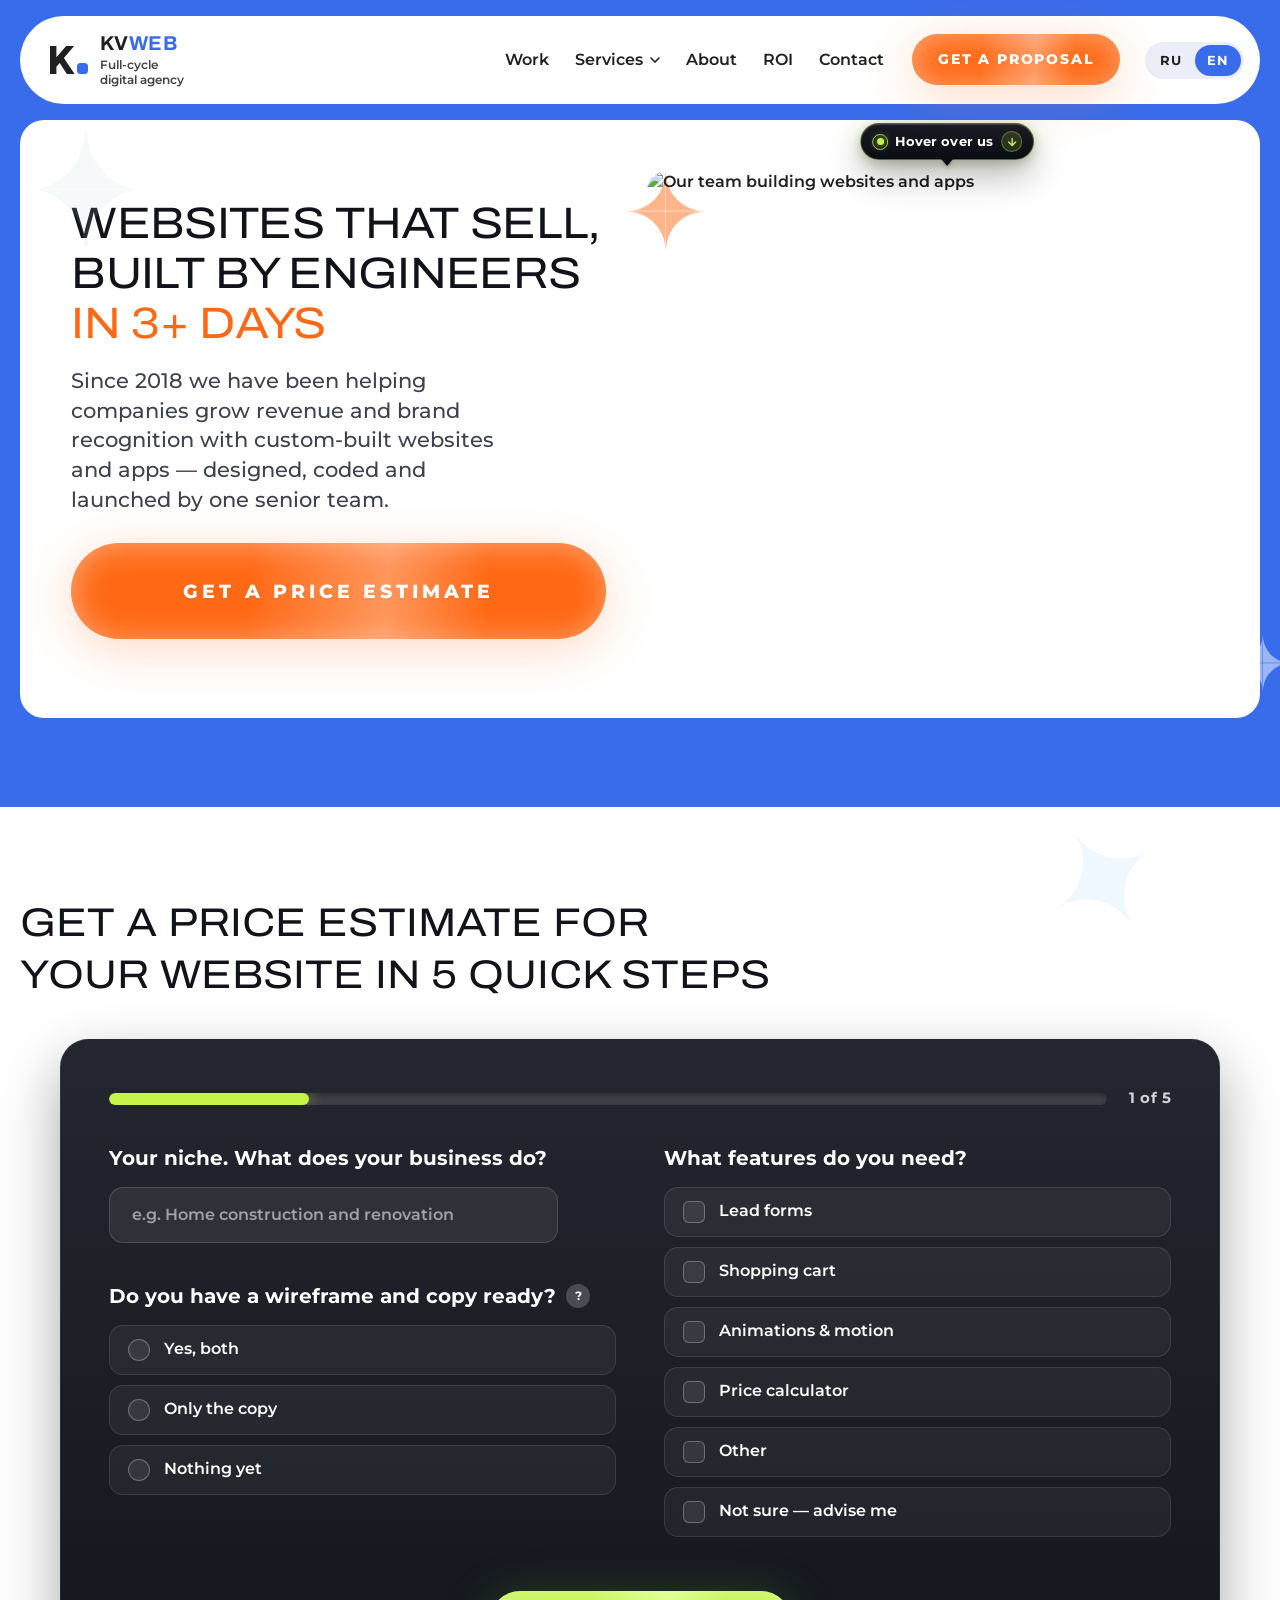
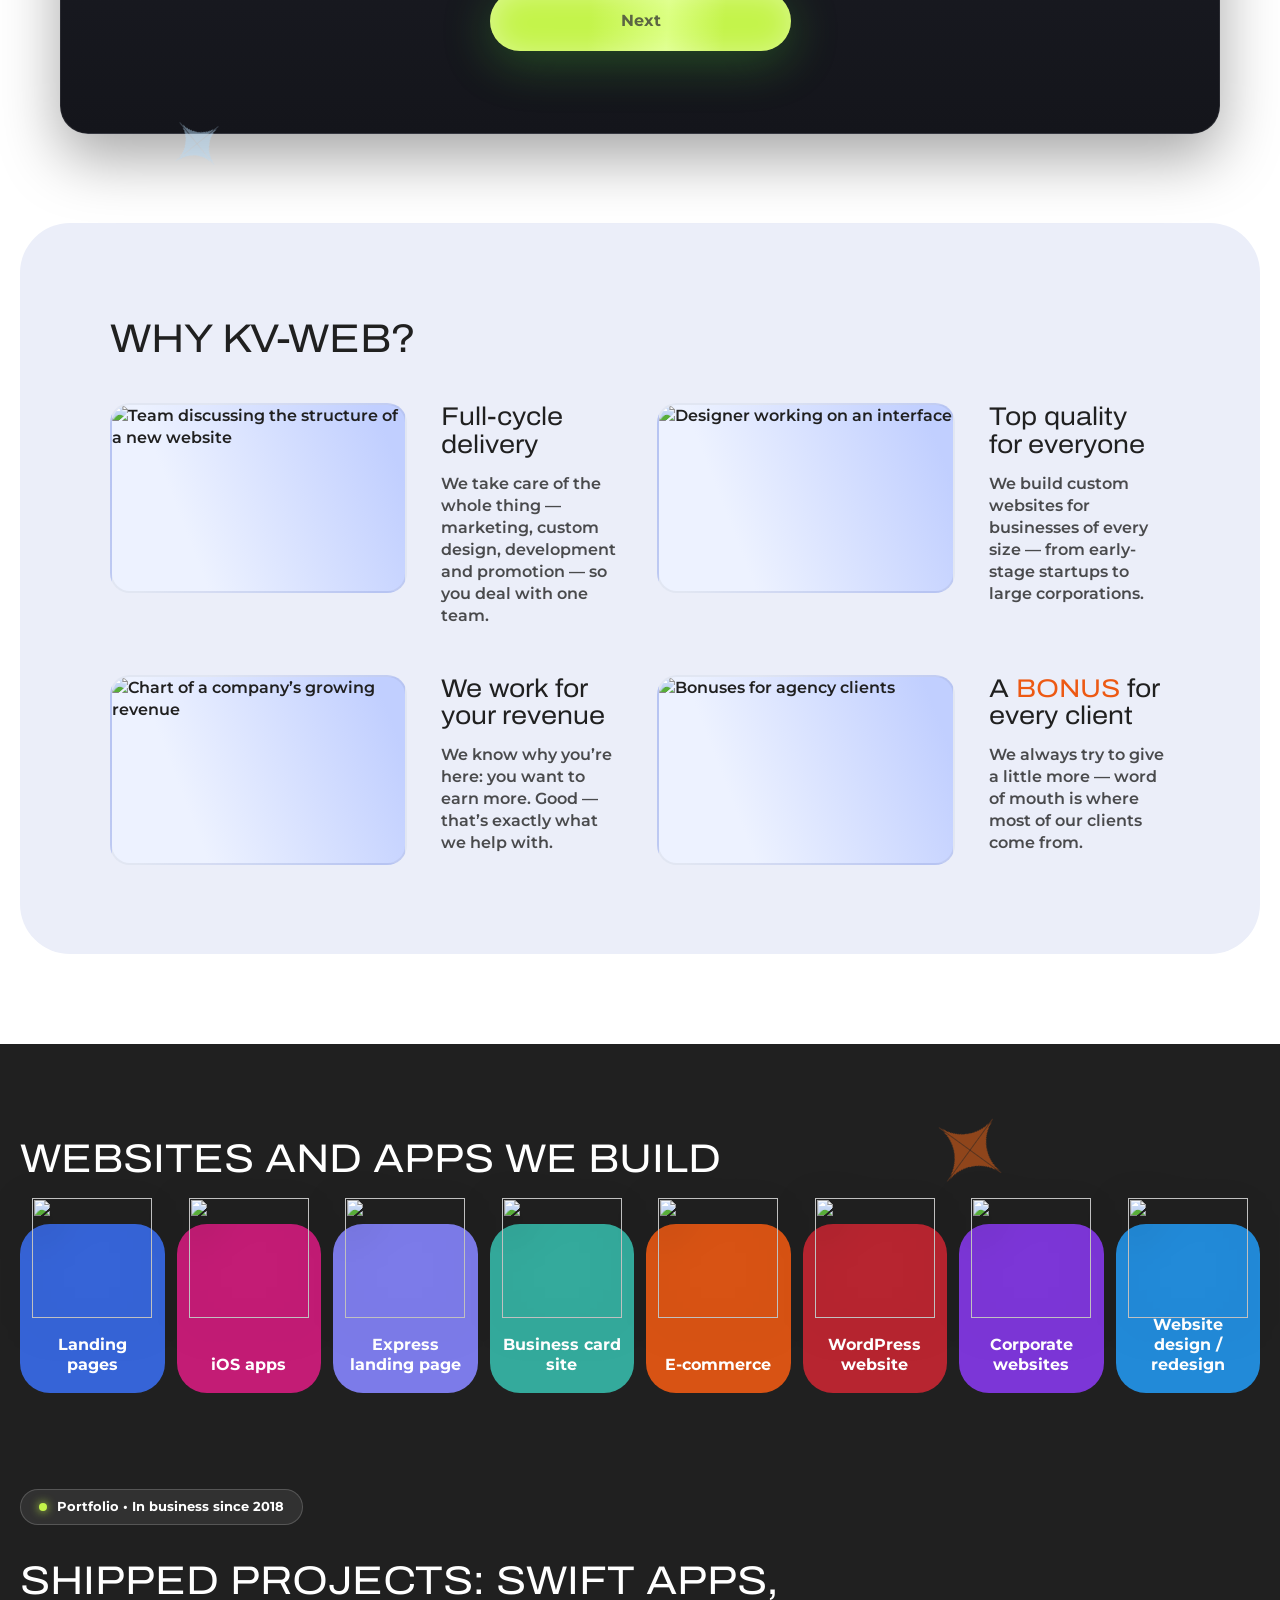
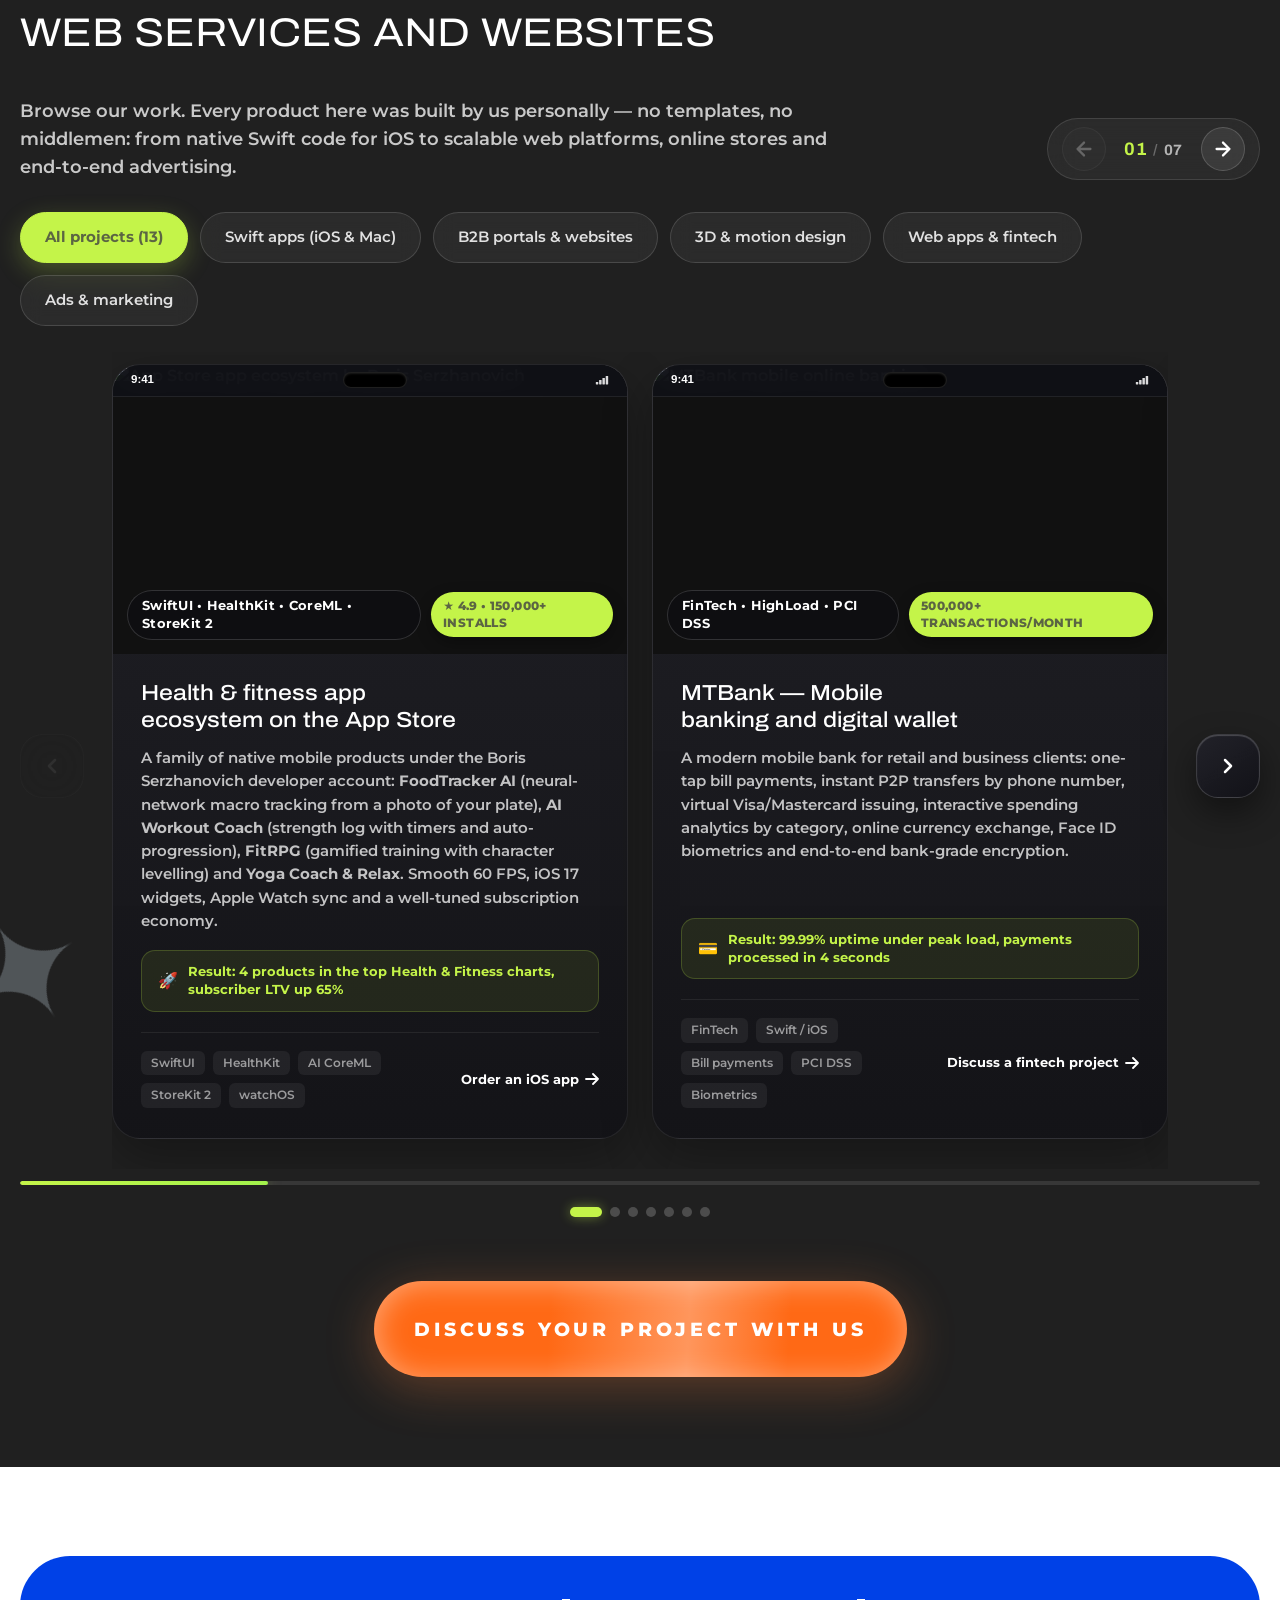
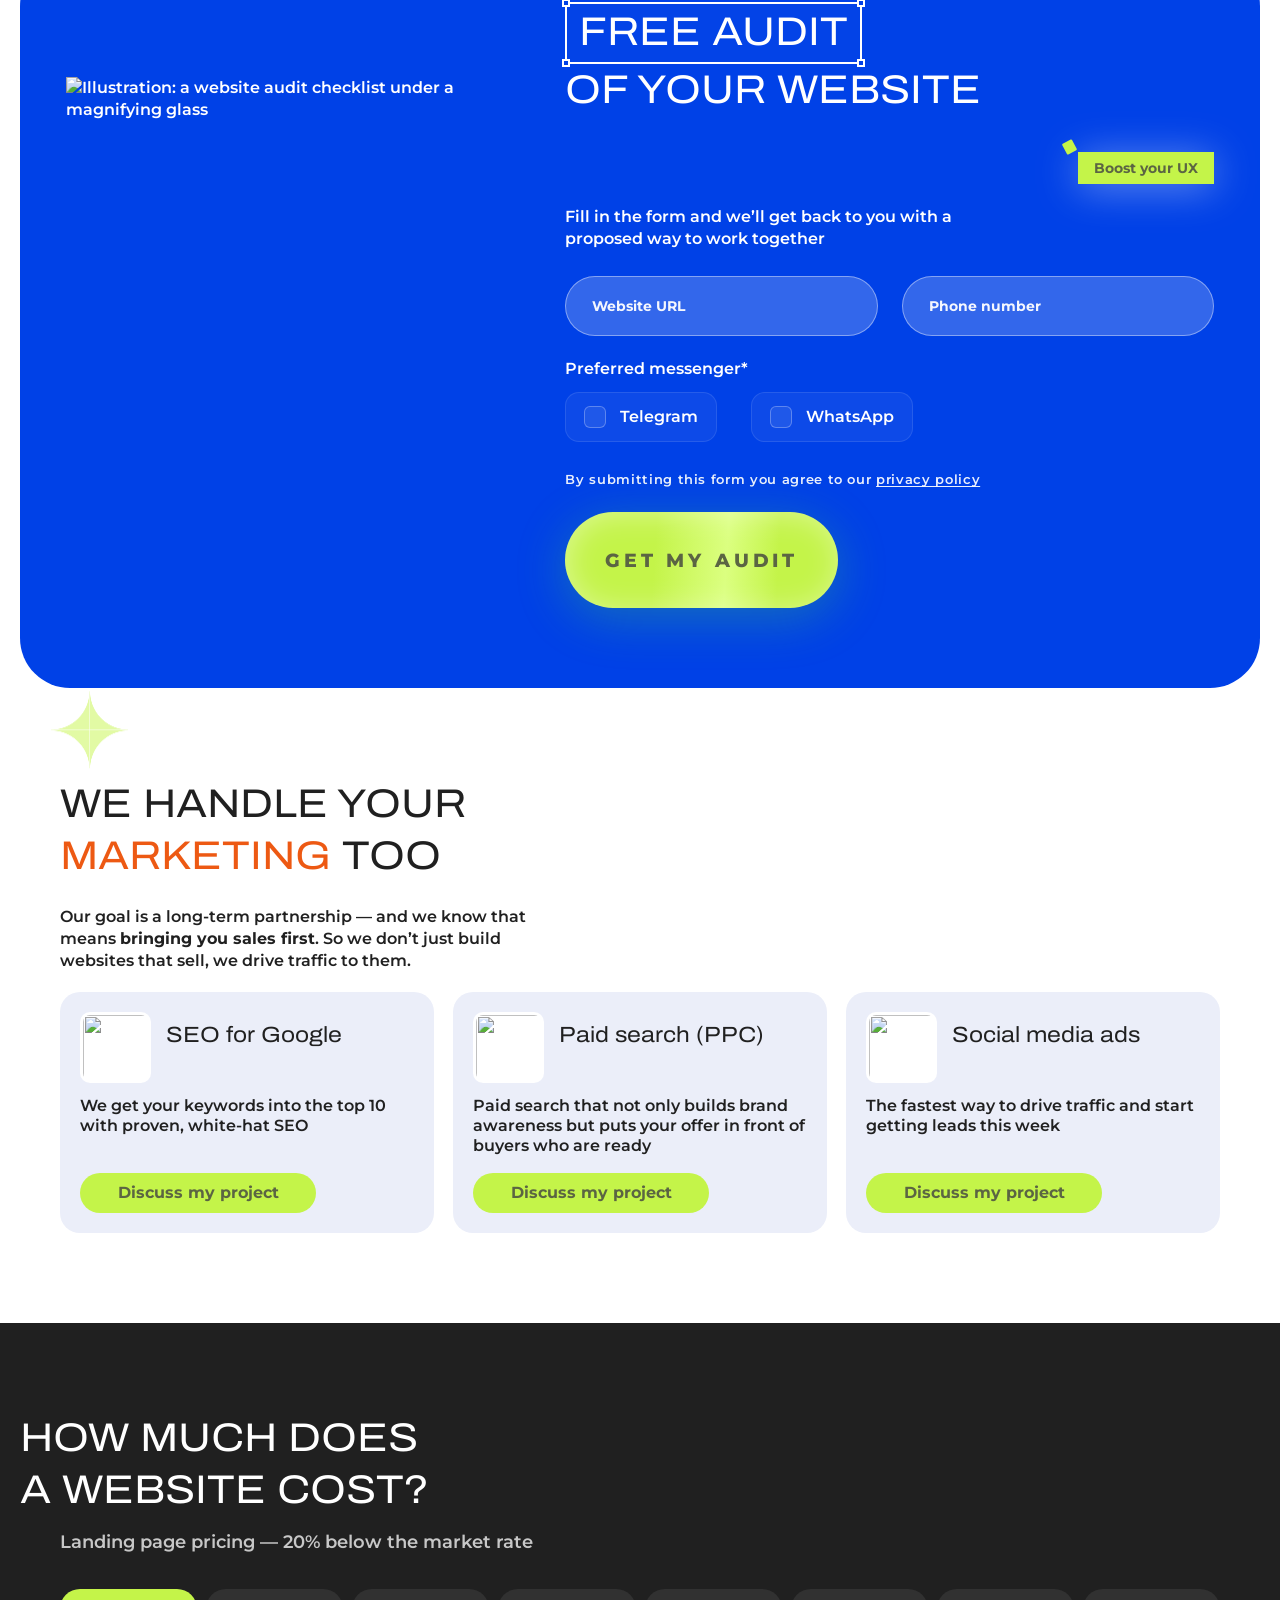
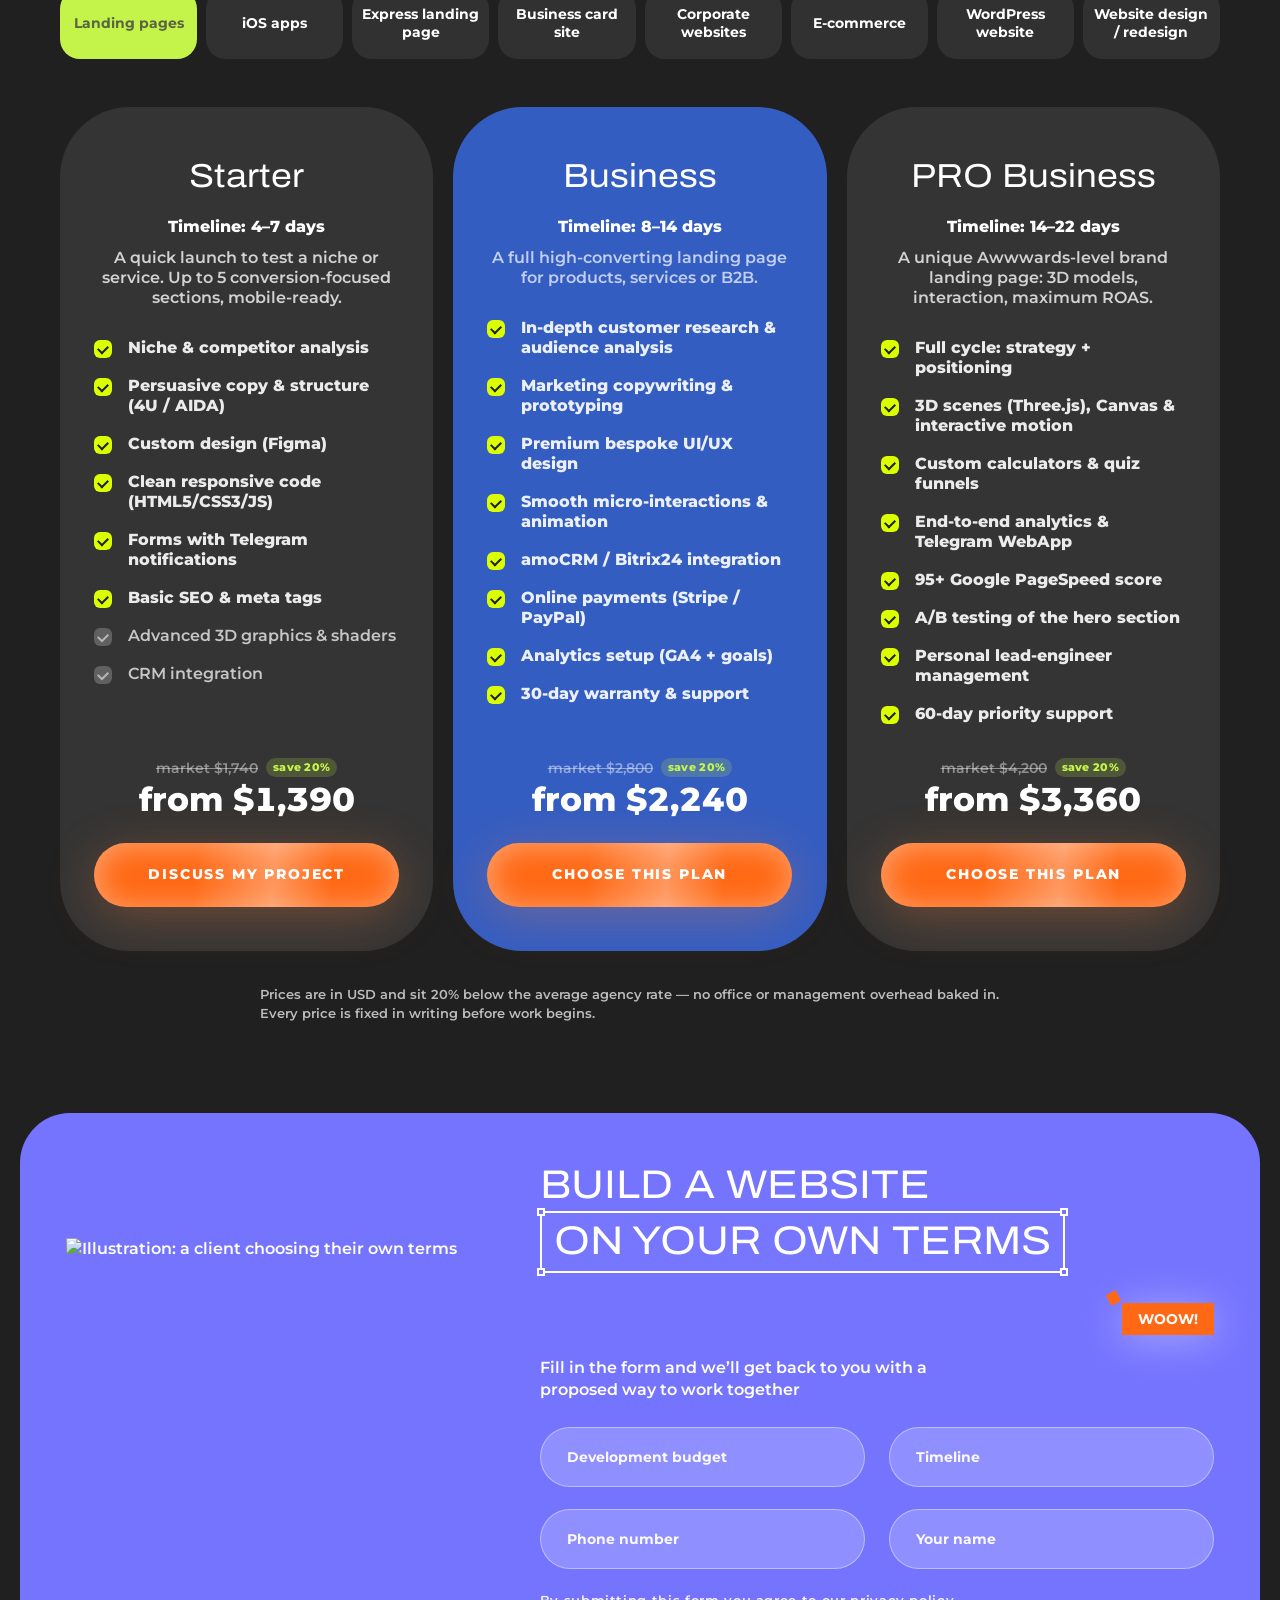
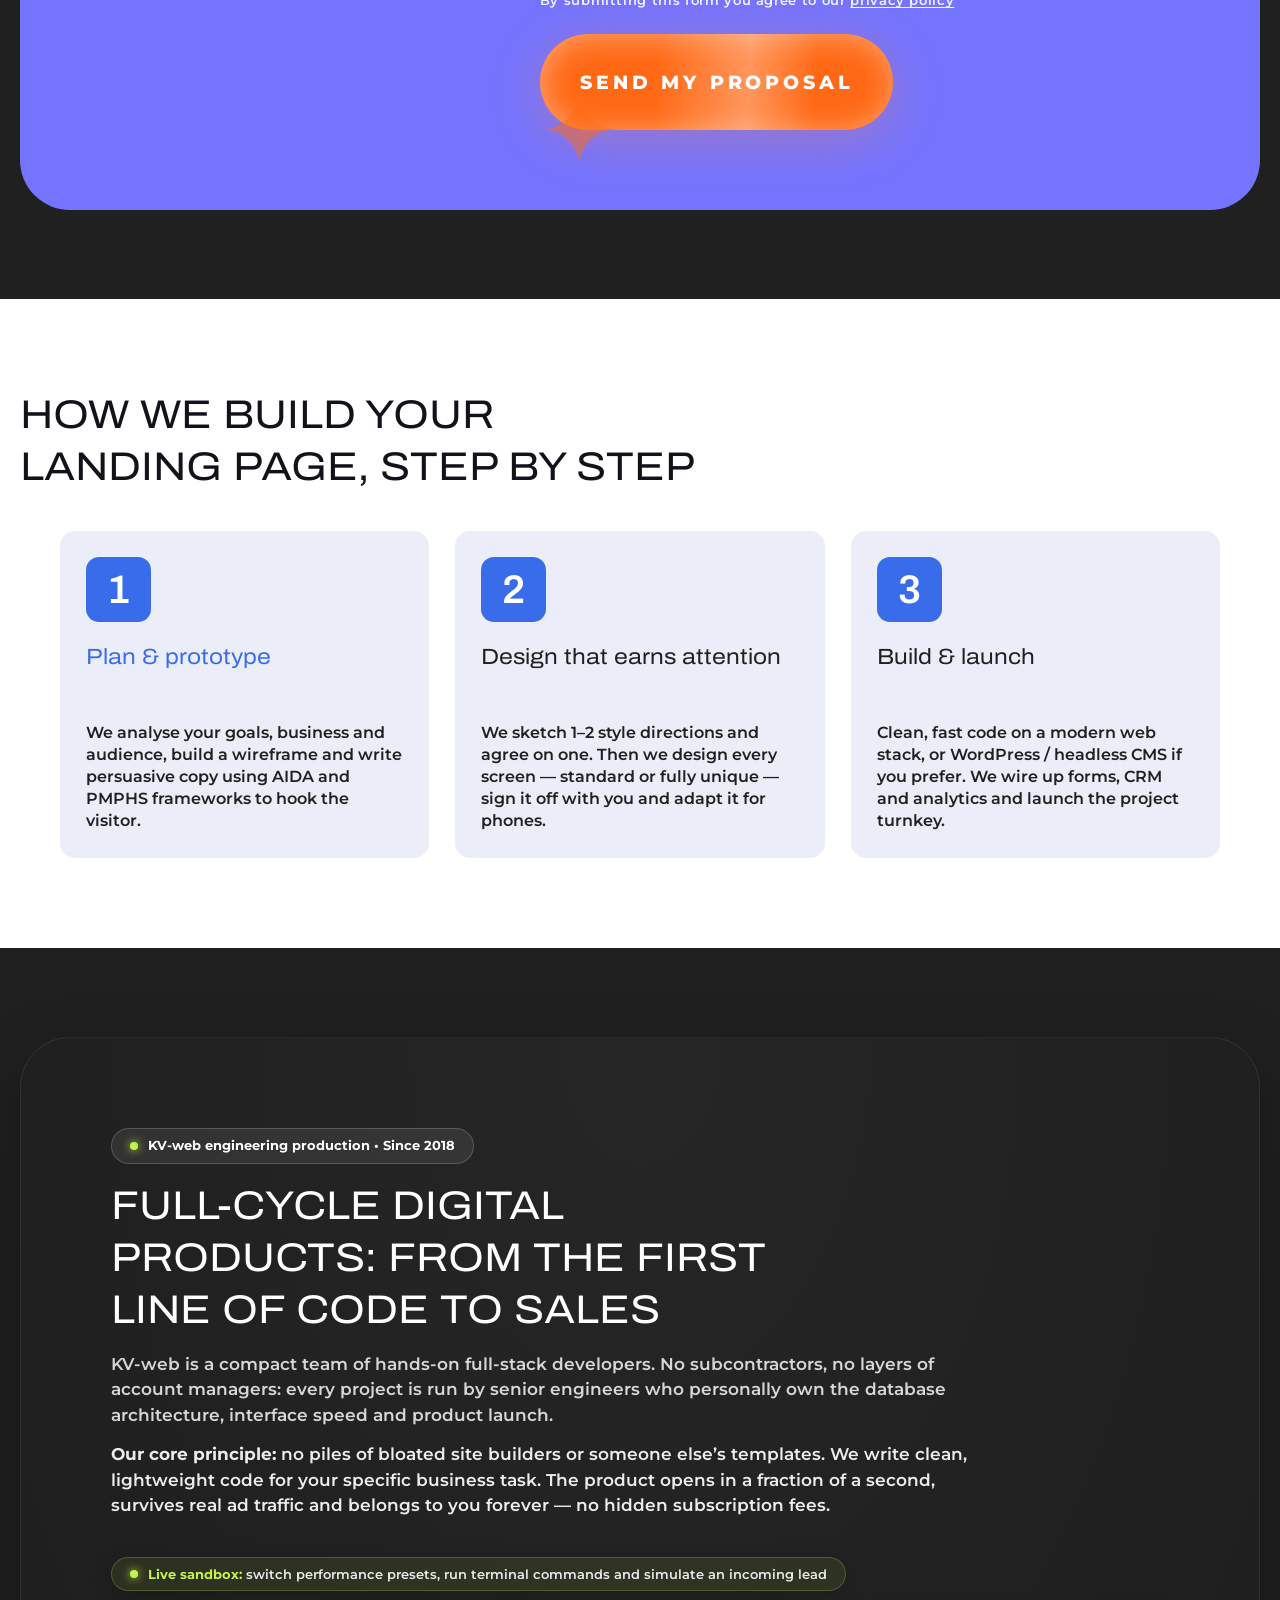
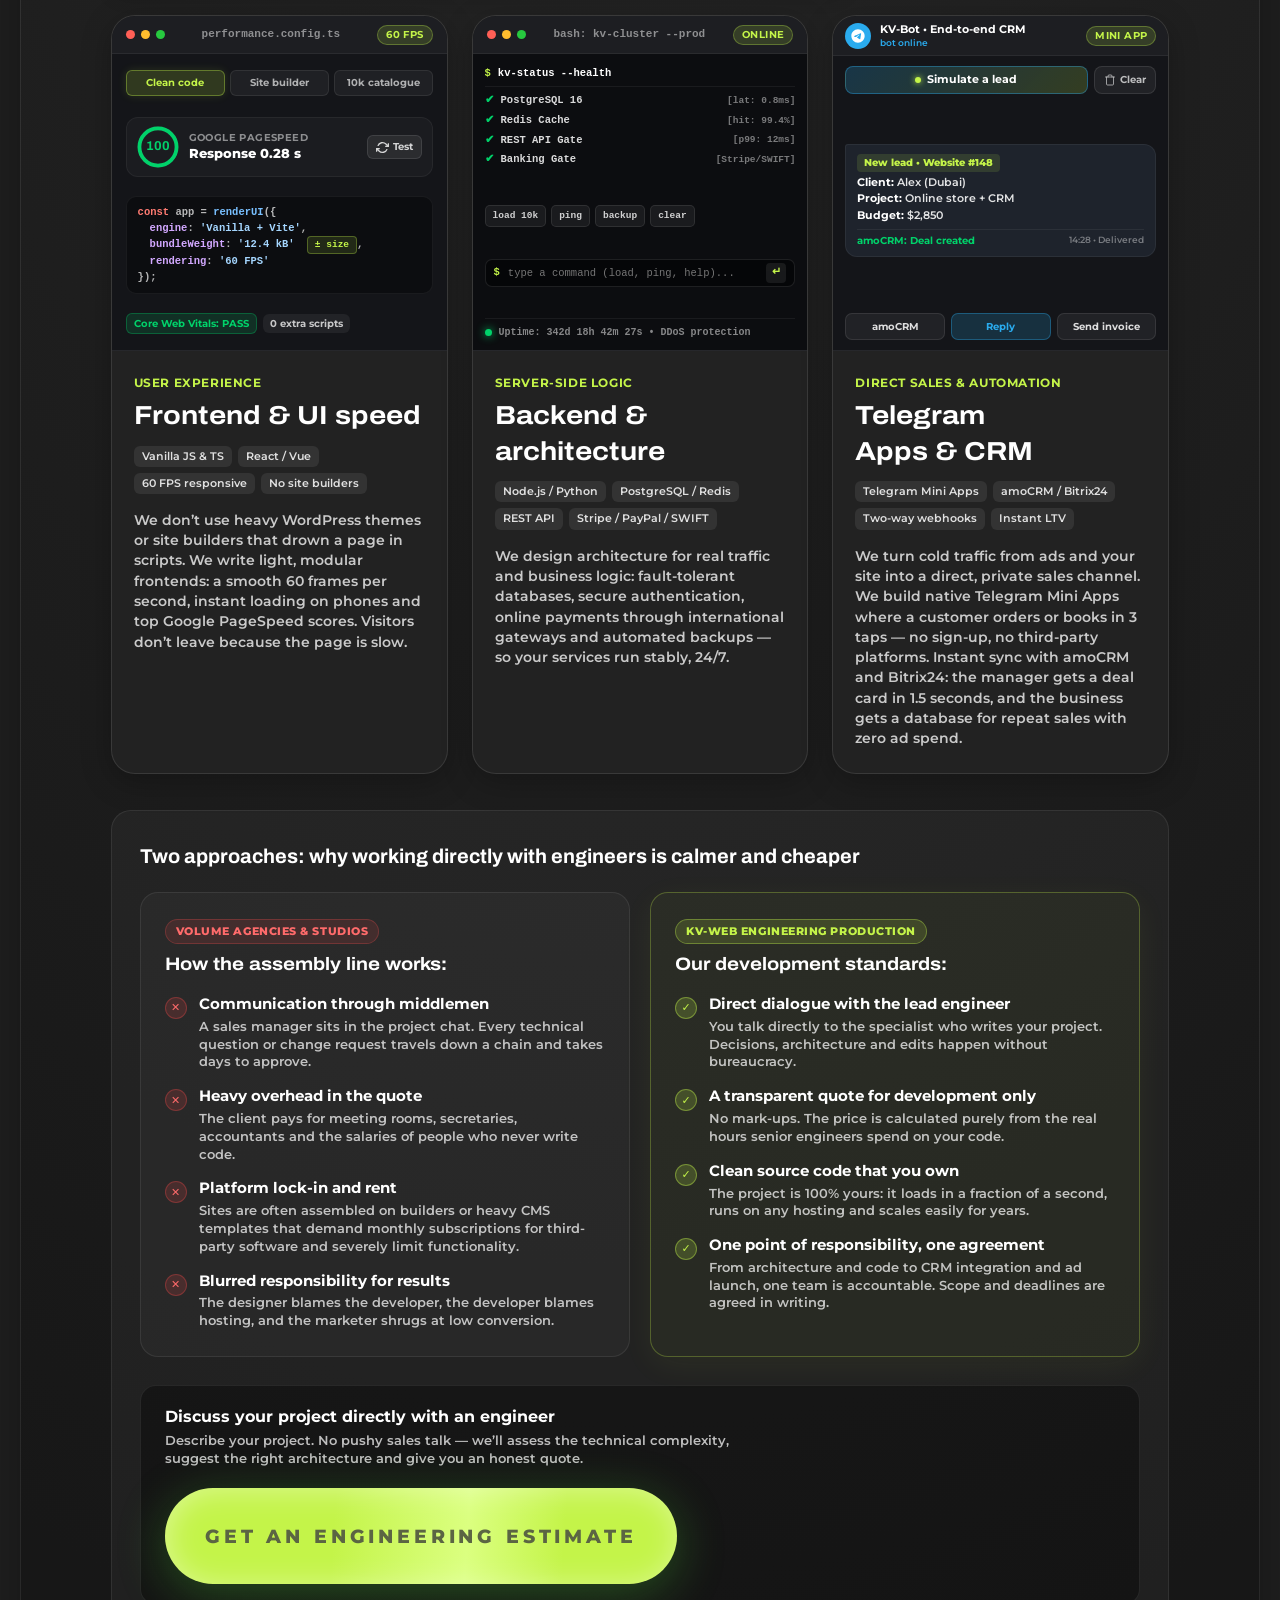
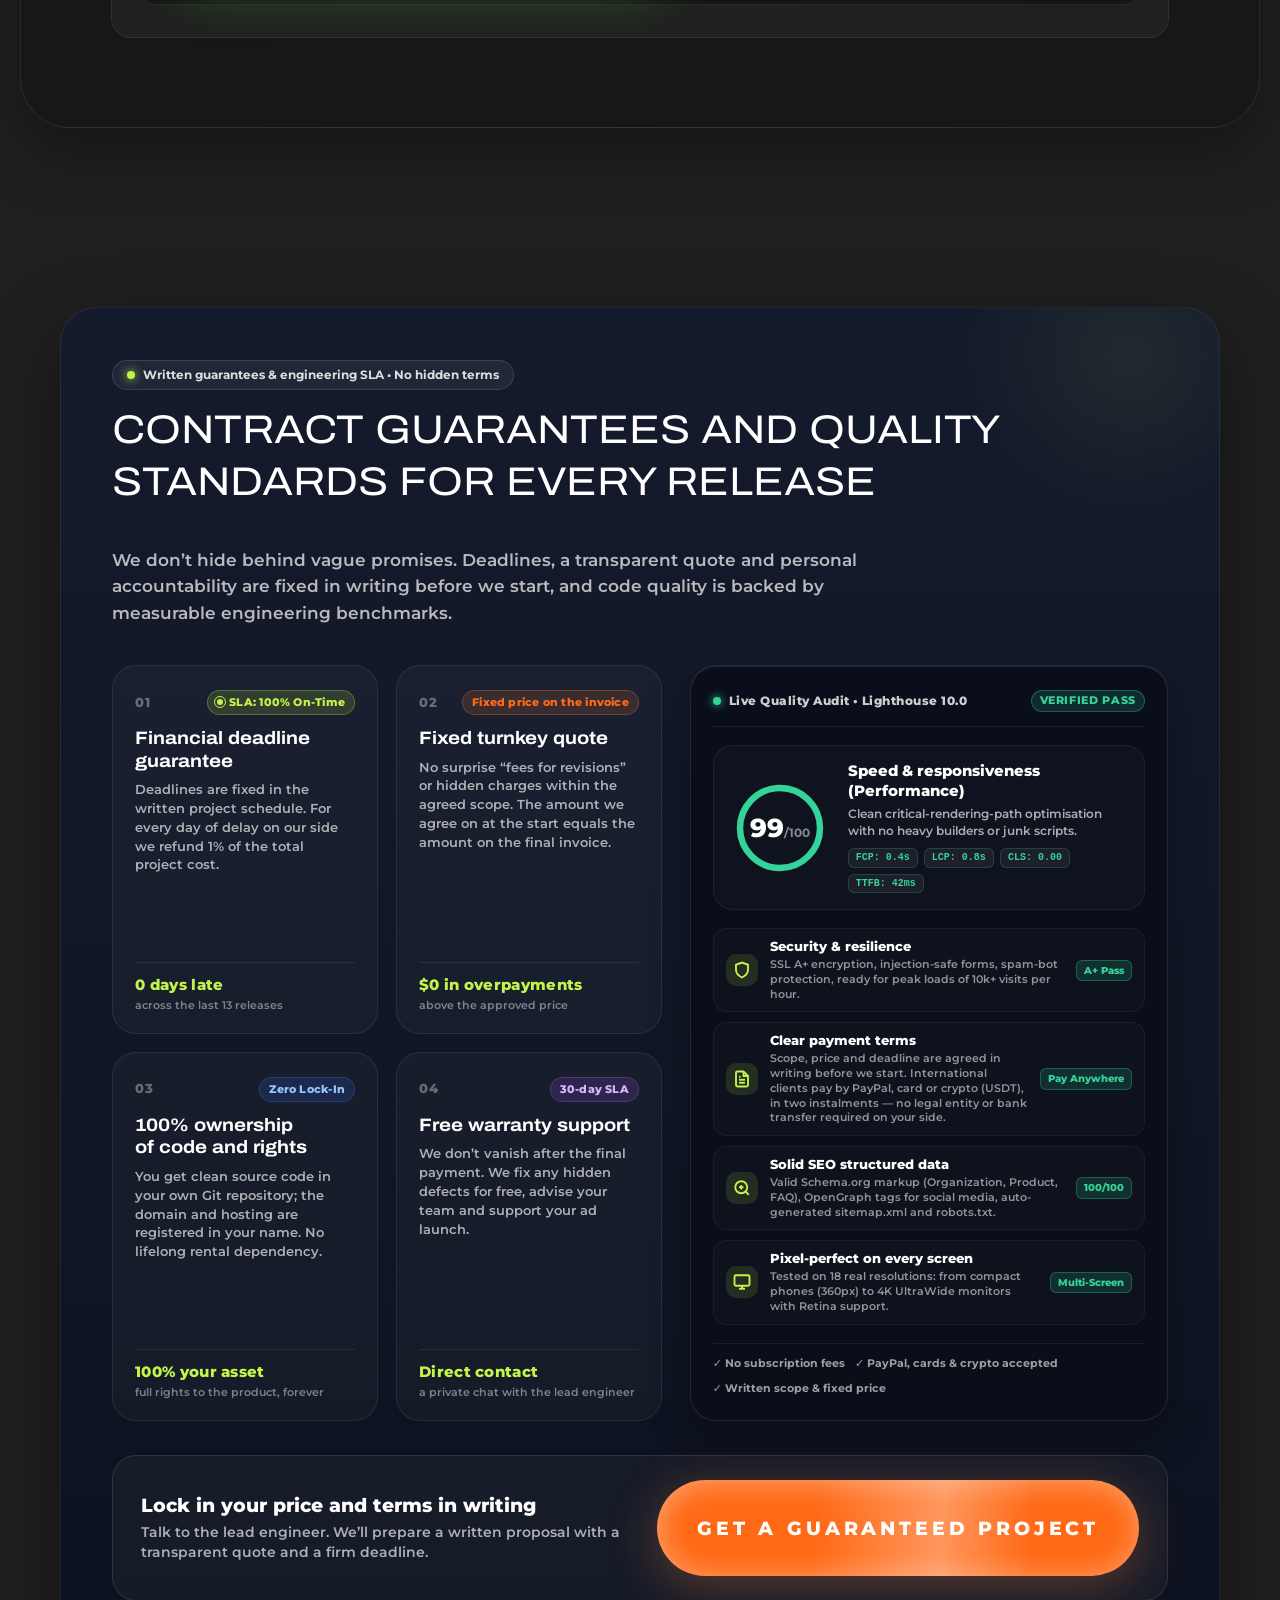
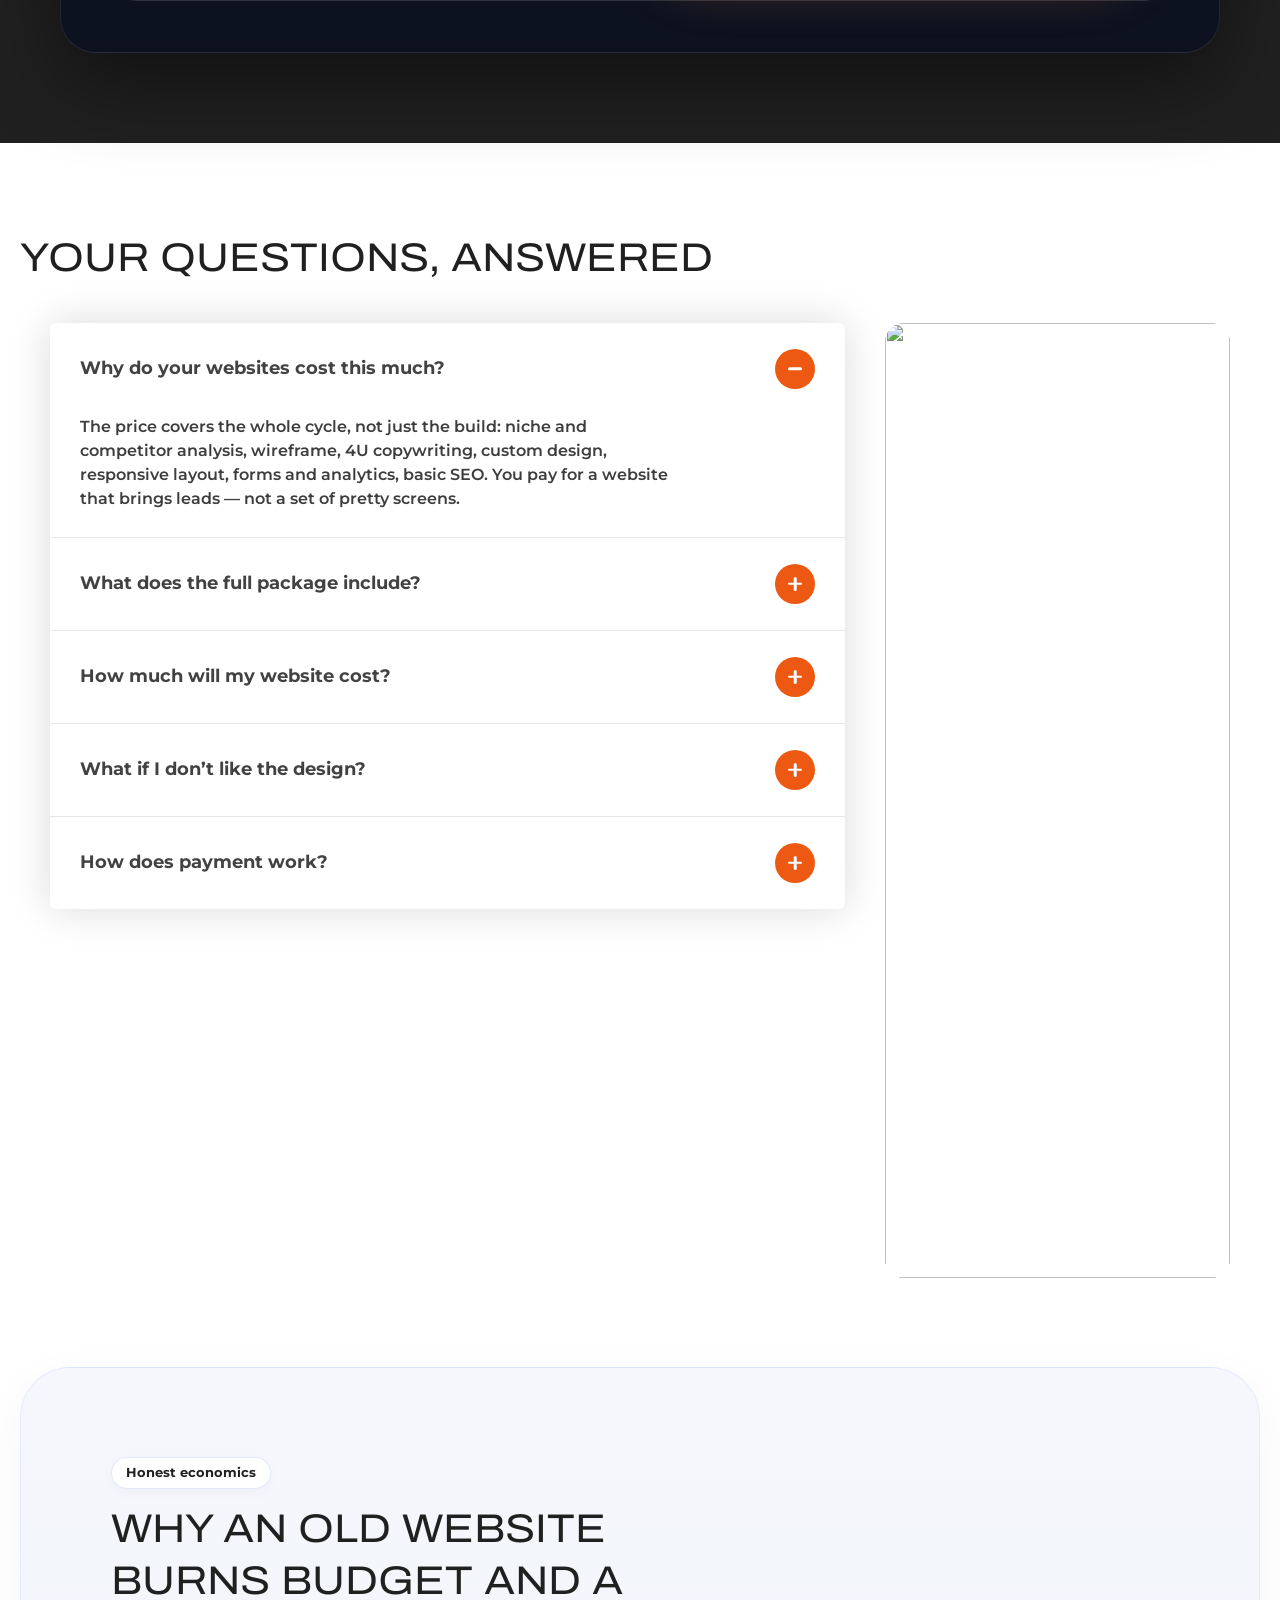
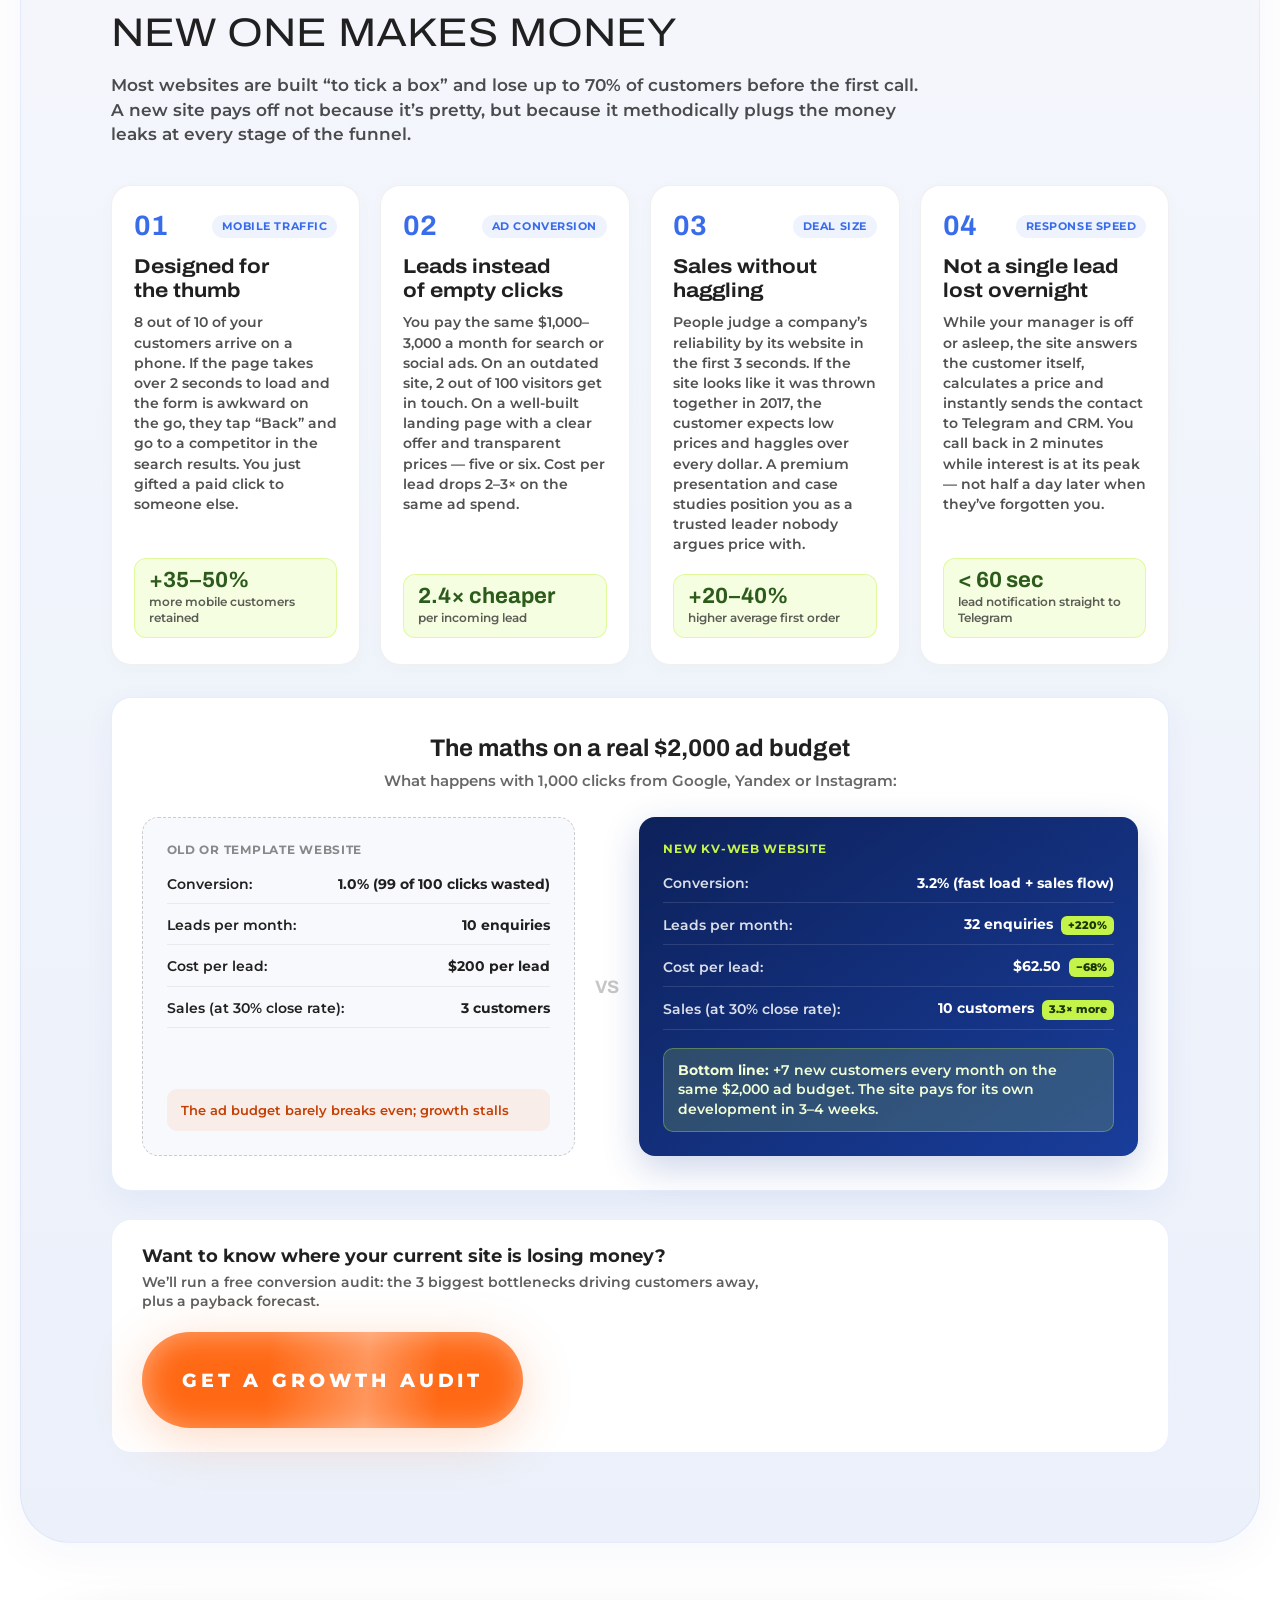
==== index.html @ 76732f5e "fix(mobile): фильтры и табы переносами вместо ленты, EN-сетка продвижения, нейтральный амперсанд - ." ====
<!doctype html>
<html lang="ru">
<head>
<meta charset="utf-8">
<script>
/* Язык: ?lang= → localStorage → язык браузера + часовой пояс. Результат в window.KV_LANG; словарь и подстановка — i18n.js */
(function(){var L="ru";try{var q=new URLSearchParams(location.search).get("lang");if(q==="en"||q==="ru"){localStorage.setItem("kv_lang",q)}var s=localStorage.getItem("kv_lang");if(s==="en"||s==="ru"){L=s}else{var langs=navigator.languages||[navigator.language||""];var ru=/^(ru|be|uk|kk|ky|uz|tg)\b/i;var tz="";try{tz=Intl.DateTimeFormat().resolvedOptions().timeZone||""}catch(e){}var cis=/^(Europe\/(Minsk|Moscow|Kaliningrad|Samara|Kirov|Volgograd|Astrakhan|Saratov|Ulyanovsk|Simferopol|Kiev|Kyiv)|Asia\/(Almaty|Qyzylorda|Aqtobe|Aqtau|Atyrau|Oral|Qostanay|Tashkent|Samarkand|Bishkek|Dushanbe|Yekaterinburg|Omsk|Novosibirsk|Barnaul|Tomsk|Novokuznetsk|Krasnoyarsk|Irkutsk|Chita|Yakutsk|Vladivostok|Magadan|Sakhalin|Kamchatka|Anadyr))$/;L=ru.test(langs[0]||"")||cis.test(tz)?"ru":"en"}}catch(e){}window.KV_LANG=L;var h=document.documentElement;h.lang=L;h.className+=" lang-"+L+(L==="en"?" i18n-wait":"")})();
</script>
<style>html.i18n-wait body{visibility:hidden}</style>
<meta name="viewport" content="width=device-width, initial-scale=1">
<title data-i18n="meta.title">Создание сайтов в Беларуси от 3 дней — KV-web</title>
<meta data-i18n-content="meta.description" name="description" content="Маркетинговое агентство полного цикла KV-web: создание и продвижение сайтов в Беларуси под ключ. Лендинги, интернет-магазины, корпоративные сайты. Разработка от 3 дней.">
<meta name="theme-color" content="#396CEB">
<meta property="og:type" content="website">
<meta property="og:locale" content="ru_BY" data-i18n-content="meta.og-locale">
<meta property="og:site_name" content="KV-web">
<meta data-i18n-content="meta.og-title" property="og:title" content="Создание сайтов в Беларуси от 3 дней">
<meta data-i18n-content="meta.og-description" property="og:description" content="С 2018 года помогаем компаниям увеличить прибыль с помощью индивидуальных сайтов под ключ.">
<meta property="og:image" content="https://kv-web.by/img/5a64a498352c.webp">
<meta property="og:url" content="https://kv-web.by/">
<link rel="canonical" href="https://kv-web.by/">
<link rel="preload" href="fonts/montserrat-cyrillic.woff2" as="font" type="font/woff2" crossorigin>
<link rel="preload" href="fonts/montserrat-latin.woff2" as="font" type="font/woff2" crossorigin>
<link rel="stylesheet" href="fonts/fonts.css?v=20260914b">
<script>document.documentElement.classList.add('js')</script>
<link rel="stylesheet" href="style.css?v=20260914b">
<script src="vendor/three.min.js" defer></script>
<script type="application/ld+json">
{
  "@context": "https://schema.org",
  "@graph": [
    {
      "@type": "Organization",
      "@id": "https://kv-web.by/#org",
      "name": "KV-web",
      "url": "https://kv-web.by/",
      "logo": "https://kv-web.by/img/5a64a498352c.webp",
      "foundingDate": "2018",
      "description": "Маркетинговое агентство полного цикла: создание сайтов, интернет-магазинов, iOS-приложений и Telegram Mini Apps, SEO и реклама.",
      "areaServed": ["BY", "RU", "KZ", "AE", "US", "GB", "DE"],
      "contactPoint": { "@type": "ContactPoint", "contactType": "sales", "telephone": "+375290000000", "email": "info@kv-web.ru", "availableLanguage": ["ru", "en"] }
    },
    {
      "@type": "WebSite",
      "@id": "https://kv-web.by/#site",
      "url": "https://kv-web.by/",
      "name": "KV-web",
      "inLanguage": ["ru", "en"],
      "publisher": { "@id": "https://kv-web.by/#org" }
    },
    {
      "@type": "FAQPage",
      "mainEntity": [
        { "@type": "Question", "name": "Почему ваши сайты стоят так дорого?", "acceptedAnswer": { "@type": "Answer", "text": "В цену входит не только вёрстка, но и весь цикл: анализ ниши и конкурентов, прототип, копирайт по 4U, индивидуальный дизайн, адаптив, подключение форм и аналитики, базовое SEO." } },
        { "@type": "Question", "name": "Что входит в полный комплекс услуг?", "acceptedAnswer": { "@type": "Answer", "text": "Маркетинговый анализ, прототип и структура, продающие тексты, дизайн, чистая адаптивная вёрстка, мобильная адаптация, интеграция с CRM, веб-аналитика, служебные страницы, базовая SEO-оптимизация и техподдержка первый месяц." } },
        { "@type": "Question", "name": "Сколько будет стоить мой сайт?", "acceptedAnswer": { "@type": "Answer", "text": "Лендинг — от 1 390 BYN, конверсионный сайт для бизнеса — от 2 240 BYN, PRO-пакет — от 3 360 BYN. Точная сумма зависит от количества блоков, сложности дизайна и функционала." } },
        { "@type": "Question", "name": "А если мне не понравится дизайн сайта, который вы сделаете?", "acceptedAnswer": { "@type": "Answer", "text": "До отрисовки мы согласуем 1–2 варианта стилистики, поэтому направление вы утверждаете до основной работы. Правки внутри согласованной концепции входят в стоимость." } },
        { "@type": "Question", "name": "В каком формате происходит оплата услуг?", "acceptedAnswer": { "@type": "Answer", "text": "По договору, двумя частями: предоплата на старте и остаток после сдачи проекта. Работаем с физлицами, ИП и юрлицами, закрывающие документы предоставляем." } }
      ]
    }
  ]
}
</script>
</head>
<body>

<a data-i18n="page.pereyti-k-soderzhimomu" class="skip" href="#main">Перейти к содержимому</a>
<div class="progress" aria-hidden="true"><span class="progress__bar"></span></div>

<!-- ============ ШАПКА ============ -->
<header class="site-header" id="top">
  <div class="wrap">
    <div class="navbar">
      <a data-i18n-aria-label="top.label.kv-web-na" class="brand" href="#top" aria-label="KV-web — на главную">
        <span class="brand__mark" aria-hidden="true">
          <svg viewBox="0 0 40 32" fill="none" role="img"><path d="M2 2h6.4v11.3L18.2 2h7.9L15.9 14.1 26.6 30h-7.7l-7.2-11-3.3 3.8V30H2V2Z" fill="currentColor"/><rect x="29" y="19" width="11" height="11" rx="3.5" fill="#396CEB"/></svg>
        </span>
        <span class="brand__txt">
          <b>KV<i>WEB</i></b>
          <small data-i18n="top.marketingovoe-agentstvo-polnogo-tsikla">Маркетинговое агентство<br>полного цикла</small>
        </span>
      </a>

      <button data-i18n-aria-label="top.label.otkryt-menyu" class="burger" type="button" aria-expanded="false" aria-controls="mainnav" aria-label="Открыть меню">
        <span></span><span></span><span></span>
      </button>

      <nav data-i18n-aria-label="top.label.osnovnaya-navigatsiya" class="mainnav" id="mainnav" aria-label="Основная навигация">
        <ul class="mainnav__list">
          <li><a data-i18n="top.keysy" href="#cases">Кейсы</a></li>
          <li class="has-sub">
            <button data-i18n="top.uslugi" type="button" class="subtoggle" aria-expanded="false" aria-controls="sub-services">Услуги<svg viewBox="0 0 10 6" aria-hidden="true"><path d="M1 1l4 4 4-4" stroke="currentColor" stroke-width="1.6" fill="none" stroke-linecap="round"/></svg></button>
            <ul class="submenu" id="sub-services">
              <li><a data-i18n="top.sozdanie-lendinga" href="#pricing">Создание лендинга</a></li>
              <li><a data-i18n="top.internet-magazin" href="#types">Интернет-магазин</a></li>
              <li><a data-i18n="top.korporativnyy-sayt" href="#types">Корпоративный сайт</a></li>
              <li><a data-i18n="top.seo-prodvizhenie" href="#promo">SEO продвижение</a></li>
              <li><a data-i18n="top.kontekstnaya-reklama" href="#promo">Контекстная реклама</a></li>
            </ul>
          </li>
          <li><a data-i18n="top.o-nas" href="#about">О нас</a></li>
          <li><a data-i18n="top.okupaemost" href="#roi">Окупаемость</a></li>
          <li><a data-i18n="top.kontakty" href="#contacts">Контакты</a></li>
        </ul>
        <a data-i18n="top.poluchit-predlozhenie" class="btn btn--orange btn--sm mainnav__cta" href="#offer">Получить предложение</a>
      </nav>

      <div class="langsw" role="group" aria-label="Язык" data-i18n-aria-label="top.lang">
        <button type="button" class="langsw__btn" data-lang="ru" lang="ru">RU</button>
        <button type="button" class="langsw__btn" data-lang="en" lang="en">EN</button>
      </div>
    </div>
  </div>
</header>

<main id="main">

<!-- ============ ПЕРВЫЙ ЭКРАН ============ -->
<section class="hero">
  <span class="star star--o hero__s1" aria-hidden="true"></span>
  <span class="star star--w hero__s2" aria-hidden="true"></span>
  <span class="star star--g hero__s3" aria-hidden="true"></span>

  <div class="wrap">
    <div class="hero__card" data-hero>
      <div class="hero__text">
        <h1 class="hero__h1"><span class="line"><span data-i18n="hero.sozdanie-saytov">Создание сайтов</span></span><span class="line"><span data-i18n="hero.v-belarusi">в Беларуси</span></span><span class="line"><span data-i18n="hero.ot-3-dney" class="hero__accent-days">от 3 дней</span></span></h1>
        <p data-i18n="hero.uzhe-bolee-4-let" class="hero__lead" data-hero-el>С 2018 года мы помогаем компаниям увеличить прибыль и быть более узнаваемыми на рынке с помощью разработки индивидуальных сайтов под ключ</p>
        <a data-i18n="hero.rasschitat-stoimost-sayta" class="btn btn--orange btn--lg" href="#quiz" data-hero-el>Рассчитать стоимость сайта</a>
      </div>
      <div class="hero__pic" data-hero-el>
        <div class="hero-stage" id="heroStage">
          <!-- Дизайнерская плашка-подсказка над лампочкой -->
          <div class="hero-cue" aria-hidden="true">
            <span class="hero-cue__ping" aria-hidden="true">
              <span class="hero-cue__ping-ring"></span>
              <span class="hero-cue__ping-dot"></span>
            </span>
            <span data-i18n="hero.navedi-na-nas" class="hero-cue__txt">Наведи на нас</span>
            <span class="hero-cue__chip">
              <svg width="12" height="12" viewBox="0 0 24 24" fill="none" stroke="currentColor" stroke-width="2.8" stroke-linecap="round" stroke-linejoin="round"><path d="M12 5v14M19 12l-7 7-7-7"/></svg>
            </span>
          </div>

          <img data-i18n-alt="hero.alt.razrabotka-saytov-i" class="hero-stage__img" src="img/5a64a498352c.webp" width="697" height="614" alt="Разработка сайтов и приложений нашей командой" fetchpriority="high" decoding="async">

          <!-- 1. Лампочка: Концепция и логика -->
          <div data-i18n-aria-label="hero.label.kontseptsiya-i-logika" class="hero-spot hero-spot--bulb" style="left: 45%; top: 3%; width: 17%; height: 19%; border-radius: 50% 50% 35% 35%;" tabindex="0" role="button" aria-label="Концепция и логика">
            <div class="hero-spot__pop hero-spot__pop--bottom">
              <div data-i18n="hero.kontseptsiya" class="hero-spot__tag">Концепция</div>
              <div data-i18n="hero.dumaem-golovoy-a-ne" class="hero-spot__title">Думаем головой, а не шаблонами</div>
              <p data-i18n="hero.vnikaem-v-vash-biznes" class="hero-spot__desc">Вникаем в ваш бизнес до строчки кода. Продумываем логику и структуру так, чтобы сайт реально приносил заявки, а не просто висел в интернете.</p>
            </div>
          </div>

          <!-- 2. IDE / Окна с кодом и {...} -->
          <div data-i18n-aria-label="hero.label.nativnaya-razrabotka" class="hero-spot hero-spot--code" style="left: 6%; top: 20%; width: 33%; height: 40%; border-radius: 20px;" tabindex="0" role="button" aria-label="Нативная разработка">
            <div class="hero-spot__pop hero-spot__pop--right">
              <div data-i18n="hero.razrabotka" class="hero-spot__tag">Разработка</div>
              <div data-i18n="hero.chestnyy-nativnyy-kod" class="hero-spot__title">Честный нативный код</div>
              <p data-i18n="hero.pishem-bystryy-veb-i" class="hero-spot__desc">Пишем быстрый веб и нативные приложения под iOS на Swift. Без тормозных конструкторов и раздутых библиотек — страницы открываются мгновенно (от 0.8 сек).</p>
            </div>
          </div>

          <!-- 3. Зеленый бабл: Сроки и гарантия -->
          <div data-i18n-aria-label="hero.label.sroki-i-garantiya" class="hero-spot hero-spot--speed" style="left: 77%; top: 13%; width: 22%; height: 26%; border-radius: 50%;" tabindex="0" role="button" aria-label="Сроки и гарантия">
            <div class="hero-spot__pop hero-spot__pop--left">
              <div data-i18n="hero.skorost" class="hero-spot__tag">Скорость</div>
              <div data-i18n="hero.zapusk-ot-3-dney" class="hero-spot__title">Запуск от 3 дней без задержек</div>
              <p data-i18n="hero.sroki-i-etapy-zhestko" class="hero-spot__desc">Сроки и этапы жестко фиксируем в договоре. Не кормим завтраками: если обещали релиз к дате — значит сайт готов и протестирован вовремя.</p>
            </div>
          </div>

          <!-- 4. Шестерёнка: Автоматизация и интеграции -->
          <div data-i18n-aria-label="hero.label.avtomatizatsiya-i-integratsii" class="hero-spot hero-spot--gear" style="left: 73%; top: 46%; width: 20%; height: 21%; border-radius: 18px;" tabindex="0" role="button" aria-label="Автоматизация и интеграции">
            <div class="hero-spot__pop hero-spot__pop--left">
              <div data-i18n="hero.integratsii" class="hero-spot__tag">Интеграции</div>
              <div data-i18n="hero.podklyuchaem-vse-pod-klyuch" class="hero-spot__title">Подключаем всё под ключ</div>
              <p data-i18n="hero.svyazyvaem-proekt-s-telegram" class="hero-spot__desc">Связываем проект с Telegram-ботами, CRM, 1С и онлайн-оплатой за 1–2 дня. Заявки сразу летят вам в карман, рутина менеджеров сокращается до минимума.</p>
            </div>
          </div>

          <!-- 5. Рейтинг 5 звёзд: Опыт с 2018 и честная цена -->
          <div data-i18n-aria-label="hero.label.opyt-i-chestnaya" class="hero-spot hero-spot--rating" style="left: 68%; top: 68%; width: 29%; height: 13%; border-radius: 14px;" tabindex="0" role="button" aria-label="Опыт и честная цена">
            <div class="hero-spot__pop hero-spot__pop--left">
              <div data-i18n="hero.reputatsiya" class="hero-spot__tag">Репутация</div>
              <div data-i18n="hero.opyt-s-2018-goda" class="hero-spot__title">Опыт с 2018 года и честные цены</div>
              <p data-i18n="hero.my-srabotannaya-komanda-inzhenerov" class="hero-spot__desc">Мы — сработанная команда инженеров без офисного пафоса и раздутого штата. Поэтому отдаем премиальное качество по честной цене без агентских наценок.</p>
            </div>
          </div>

          <!-- 6. Дизайн-карточка (горы слева): Индивидуальный UI -->
          <div data-i18n-aria-label="hero.label.individualnyy-dizayn" class="hero-spot hero-spot--design" style="left: 17%; top: 60%; width: 20%; height: 21%; border-radius: 18px;" tabindex="0" role="button" aria-label="Индивидуальный дизайн">
            <div class="hero-spot__pop hero-spot__pop--right">
              <div data-i18n="hero.dizayn" class="hero-spot__tag">Дизайн</div>
              <div data-i18n="hero.interfeysy-za-kotorye-ne" class="hero-spot__title">Интерфейсы, за которые не стыдно</div>
              <p data-i18n="hero.nikakih-zaezzhennyh-templeytov-iz" class="hero-spot__desc">Никаких заезженных темплейтов из сети. Создаем сочный, выверенный визуальный стиль под вашу аудиторию — сайт запоминается и вызывает доверие с первой секунды.</p>
            </div>
          </div>

          <!-- 7. Разработчик по центру: Прямой контакт с нами -->
          <div data-i18n-aria-label="hero.label.pryamaya-svyaz-s" class="hero-spot hero-spot--team" style="left: 39%; top: 31%; width: 29%; height: 40%; border-radius: 26px;" tabindex="0" role="button" aria-label="Прямая связь с разработчиками">
            <div class="hero-spot__pop hero-spot__pop--bottom">
              <div data-i18n="hero.komanda" class="hero-spot__tag">Команда</div>
              <div data-i18n="hero.label.pryamaya-svyaz-s" class="hero-spot__title">Прямая связь с разработчиками</div>
              <p data-i18n="hero.vy-obsuzhdaete-zadachi-napryamuyu" class="hero-spot__desc">Вы обсуждаете задачи напрямую с теми, кто делает проект. Никакого испорченного телефона через стажеров: любые правки и идеи решаем сразу в рабочем чате.</p>
            </div>
          </div>
        </div>
      </div>
    </div>
  </div>
</section>

<!-- ============ КВИЗ ============ -->
<section class="quiz-sec" id="quiz">
  <div class="wrap">
    <h2 data-i18n="quiz.poluchite-raschet-stoimosti-vashego" class="h2">Получите расчёт стоимости вашего сайта, ответив на несколько вопросов</h2>
    <span class="star star--b quiz-sec__s1" aria-hidden="true"></span>

    <form class="quiz reveal" id="quizForm" novalidate>
      <div class="quiz__bar">
        <div class="quiz__track"><div class="quiz__fill" id="quizFill"></div></div>
        <span data-i18n="quiz.1-iz-5" class="quiz__count" id="quizCount">1 из 5</span>
      </div>

      <div class="quiz__body">
        <fieldset class="quiz__step is-active" data-step="1">
          <div class="quiz__cols">
            <div class="quiz__col">
              <legend data-i18n="quiz.vasha-nisha-tematika-biznesa" class="quiz__q">Ваша ниша. Тематика бизнеса</legend>
              <input data-i18n-placeholder="quiz.placeholder.stroitelstvo-domov-i" class="quiz__input" type="text" name="Ниша" placeholder="Строительство домов и квартир" autocomplete="off">
              <p data-i18n="quiz.u-vas-est-prototip" class="quiz__q quiz__q--mt">У вас есть прототип сайта и копирайт?
                <button data-i18n-data-hint="quiz.data-hint.prototip-shema-stranitsy" data-i18n-aria-label="quiz.label.chto-takoe-prototip" class="hint" type="button" aria-label="Что такое прототип и копирайт" data-hint="Прототип — схема страницы. Копирайт — готовые тексты. Если ничего нет, мы сделаем сами.">?</button>
              </p>
              <label class="opt opt--radio"><input type="radio" name="Прототип" value="Да, всё есть"><span class="opt__mark"></span><span data-i18n="quiz.da-vse-est" class="opt__txt">Да, всё есть</span></label>
              <label class="opt opt--radio"><input type="radio" name="Прототип" value="Есть только тексты"><span class="opt__mark"></span><span data-i18n="quiz.est-tolko-teksty" class="opt__txt">Есть только тексты</span></label>
              <label class="opt opt--radio"><input type="radio" name="Прототип" value="Ничего нет"><span class="opt__mark"></span><span data-i18n="quiz.nichego-net" class="opt__txt">Ничего нет</span></label>
            </div>
            <div class="quiz__col">
              <p data-i18n="quiz.kakoy-funktsional-vam-neobhodim" class="quiz__q">Какой функционал вам необходим?</p>
              <label class="opt"><input type="checkbox" name="Функционал" value="Формы заявки"><span class="opt__box"></span><span data-i18n="quiz.formy-zayavki" class="opt__txt">Формы заявки</span></label>
              <label class="opt"><input type="checkbox" name="Функционал" value="Корзина"><span class="opt__box"></span><span data-i18n="quiz.korzina" class="opt__txt">Корзина</span></label>
              <label class="opt"><input type="checkbox" name="Функционал" value="Анимационные эффекты"><span class="opt__box"></span><span data-i18n="quiz.animatsionnye-effekty" class="opt__txt">Анимационные эффекты</span></label>
              <label class="opt"><input type="checkbox" name="Функционал" value="Калькулятор расчёта стоимости"><span class="opt__box"></span><span data-i18n="quiz.kalkulyator-rascheta-stoimosti" class="opt__txt">Калькулятор расчёта стоимости</span></label>
              <label class="opt"><input type="checkbox" name="Функционал" value="Другое"><span class="opt__box"></span><span data-i18n="quiz.drugoe" class="opt__txt">Другое</span></label>
              <label class="opt"><input type="checkbox" name="Функционал" value="Не разбираюсь в этом, подскажите вы"><span class="opt__box"></span><span data-i18n="quiz.ne-razbirayus-v-etom" class="opt__txt">Не разбираюсь в этом, подскажите вы</span></label>
            </div>
          </div>
        </fieldset>

        <fieldset class="quiz__step" data-step="2">
          <div class="quiz__cols">
            <div class="quiz__col">
              <legend data-i18n="quiz.kakoy-tip-sayta-vam" class="quiz__q">Какой тип сайта вам нужен?</legend>
              <label class="opt opt--radio"><input type="radio" name="Тип сайта" value="Лендинг"><span class="opt__mark"></span><span data-i18n="quiz.lending" class="opt__txt">Лендинг</span></label>
              <label class="opt opt--radio"><input type="radio" name="Тип сайта" value="Сайт-визитка"><span class="opt__mark"></span><span data-i18n="quiz.sayt-vizitka" class="opt__txt">Сайт-визитка</span></label>
              <label class="opt opt--radio"><input type="radio" name="Тип сайта" value="Интернет-магазин"><span class="opt__mark"></span><span data-i18n="top.internet-magazin" class="opt__txt">Интернет-магазин</span></label>
              <label class="opt opt--radio"><input type="radio" name="Тип сайта" value="Корпоративный сайт"><span class="opt__mark"></span><span data-i18n="top.korporativnyy-sayt" class="opt__txt">Корпоративный сайт</span></label>
            </div>
            <div class="quiz__col">
              <p data-i18n="quiz.na-kakoy-platforme" class="quiz__q">На какой платформе?</p>
              <label class="opt opt--radio"><input type="radio" name="Платформа" value="Чистый код (HTML5 / React)"><span class="opt__mark"></span><span data-i18n="quiz.chistyy-kod-html5-react" class="opt__txt">Чистый код (HTML5 / React)</span></label>
              <label class="opt opt--radio"><input type="radio" name="Платформа" value="WordPress / CMS"><span class="opt__mark"></span><span class="opt__txt">WordPress / CMS</span></label>
              <label class="opt opt--radio"><input type="radio" name="Платформа" value="Telegram Mini App / Сервис"><span class="opt__mark"></span><span data-i18n="quiz.telegram-mini-app-servis" class="opt__txt">Telegram Mini App / Сервис</span></label>
              <label class="opt opt--radio"><input type="radio" name="Платформа" value="Не знаю, подскажите вы"><span class="opt__mark"></span><span data-i18n="quiz.ne-znayu-podskazhite-vy" class="opt__txt">Не знаю, подскажите вы</span></label>
            </div>
          </div>
        </fieldset>

        <fieldset class="quiz__step" data-step="3">
          <div class="quiz__cols">
            <div class="quiz__col">
              <legend data-i18n="quiz.byudzhet-na-razrabotku" class="quiz__q">Бюджет на разработку</legend>
              <label class="opt opt--radio"><input type="radio" name="Бюджет" value="до 2 300 BYN"><span class="opt__mark"></span><span data-i18n="quiz.do-2-300-byn" class="opt__txt">до 2 300 BYN</span></label>
              <label class="opt opt--radio"><input type="radio" name="Бюджет" value="2 300 – 4 300 BYN"><span class="opt__mark"></span><span data-i18n="quiz.2300-4300" class="opt__txt">2 300 – 4 300 BYN</span></label>
              <label class="opt opt--radio"><input type="radio" name="Бюджет" value="4 300 – 6 000 BYN"><span class="opt__mark"></span><span data-i18n="quiz.4300-6000" class="opt__txt">4 300 – 6 000 BYN</span></label>
              <label class="opt opt--radio"><input type="radio" name="Бюджет" value="более 6 000 BYN"><span class="opt__mark"></span><span data-i18n="quiz.bolee-6-000-byn" class="opt__txt">более 6 000 BYN</span></label>
            </div>
            <div class="quiz__col">
              <p data-i18n="quiz.sroki-sozdaniya-sayta" class="quiz__q">Сроки создания сайта</p>
              <label class="opt opt--radio"><input type="radio" name="Сроки" value="6-20 дней"><span class="opt__mark"></span><span data-i18n="quiz.6-20-dney" class="opt__txt">6–20 дней</span></label>
              <label class="opt opt--radio"><input type="radio" name="Сроки" value="10-25 дней"><span class="opt__mark"></span><span data-i18n="quiz.10-25-dney" class="opt__txt">10–25 дней</span></label>
              <label class="opt opt--radio"><input type="radio" name="Сроки" value="15-30 дней"><span class="opt__mark"></span><span data-i18n="quiz.15-30-dney" class="opt__txt">15–30 дней</span></label>
              <label class="opt opt--radio"><input type="radio" name="Сроки" value="Не горит"><span class="opt__mark"></span><span data-i18n="quiz.ne-gorit" class="opt__txt">Не горит</span></label>
            </div>
          </div>
        </fieldset>

        <fieldset class="quiz__step" data-step="4">
          <div class="quiz__cols">
            <div class="quiz__col">
              <legend data-i18n="quiz.nuzhno-li-prodvizhenie-posle" class="quiz__q">Нужно ли продвижение после запуска?</legend>
              <label class="opt"><input type="checkbox" name="Продвижение" value="SEO продвижение"><span class="opt__box"></span><span data-i18n="top.seo-prodvizhenie" class="opt__txt">SEO продвижение</span></label>
              <label class="opt"><input type="checkbox" name="Продвижение" value="Контекстная реклама"><span class="opt__box"></span><span data-i18n="top.kontekstnaya-reklama" class="opt__txt">Контекстная реклама</span></label>
              <label class="opt"><input type="checkbox" name="Продвижение" value="Таргетированная реклама"><span class="opt__box"></span><span data-i18n="quiz.targetirovannaya-reklama" class="opt__txt">Таргетированная реклама</span></label>
              <label class="opt"><input type="checkbox" name="Продвижение" value="Пока не нужно"><span class="opt__box"></span><span data-i18n="quiz.poka-ne-nuzhno" class="opt__txt">Пока не нужно</span></label>
            </div>
            <div class="quiz__col">
              <p data-i18n="quiz.est-li-deystvuyuschiy-sayt" class="quiz__q">Есть ли действующий сайт?</p>
              <label class="opt opt--radio"><input type="radio" name="Текущий сайт" value="Да, нужен редизайн"><span class="opt__mark"></span><span data-i18n="quiz.da-nuzhen-redizayn" class="opt__txt">Да, нужен редизайн</span></label>
              <label class="opt opt--radio"><input type="radio" name="Текущий сайт" value="Да, но делаем новый"><span class="opt__mark"></span><span data-i18n="quiz.da-no-delaem-novyy" class="opt__txt">Да, но делаем новый</span></label>
              <label class="opt opt--radio"><input type="radio" name="Текущий сайт" value="Нет, с нуля"><span class="opt__mark"></span><span data-i18n="quiz.net-s-nulya" class="opt__txt">Нет, с нуля</span></label>
            </div>
          </div>
        </fieldset>

        <fieldset class="quiz__step" data-step="5">
          <div class="quiz__cols">
            <div class="quiz__col">
              <legend data-i18n="quiz.kuda-otpravit-raschet" class="quiz__q">Куда отправить расчёт?</legend>
              <input data-i18n-placeholder="quiz.placeholder.vashe-imya" class="quiz__input" type="text" name="Имя" placeholder="Ваше имя" autocomplete="name" required>
              <input data-i18n-placeholder="quiz.placeholder.nomer-telefona" class="quiz__input" type="tel" name="Телефон" placeholder="Номер телефона" autocomplete="tel" required>
            </div>
            <div class="quiz__col">
              <p data-i18n="quiz.udobnyy-messendzher-dlya-svyazi" class="quiz__q">Удобный мессенджер для связи</p>
              <label class="opt"><input type="checkbox" name="Мессенджер" value="Telegram"><span class="opt__box"></span><span class="opt__txt">Telegram</span></label>
              <label class="opt"><input type="checkbox" name="Мессенджер" value="WhatsApp"><span class="opt__box"></span><span class="opt__txt">WhatsApp</span></label>
              <p data-i18n="quiz.otpravlyaya-formu-vy-soglashaetes" class="consent consent--dark">Отправляя форму, вы соглашаетесь на <a href="privacy.html" data-i18n-href="link.privacy">обработку персональных данных</a></p>
            </div>
          </div>
        </fieldset>
      </div>

      <div class="quiz__nav">
        <button data-i18n="quiz.nazad" class="btn btn--ghost-lime" type="button" id="quizBack" hidden>Назад</button>
        <button data-i18n="quiz.dalee" class="btn btn--lime" type="button" id="quizNext">Далее</button>
        <button data-i18n="quiz.poluchit-raschet" class="btn btn--lime" type="submit" id="quizSend" hidden>Получить расчёт</button>
      </div>
      <p class="formmsg" role="status" aria-live="polite"></p>
    </form>
    <span class="star star--w quiz-sec__s2" aria-hidden="true"></span>
  </div>
</section>

<!-- ============ ПОЧЕМУ МЫ ============ -->
<section class="why">
  <div class="wrap">
    <div class="why__card reveal">
      <h2 data-i18n="why.pochemu-my" class="h2">Почему мы?</h2>
      <div class="why__grid stagger">
        <figure class="why__pic"><img data-i18n-alt="why.alt.komanda-obsuzhdaet-strukturu" src="img/84d45ab1aa05.webp" width="300" height="190" alt="Команда обсуждает структуру будущего сайта" loading="lazy" decoding="async"></figure>
        <div class="why__item">
          <h3 data-i18n="why.sozdaem-sayt-v-komplekse">Создаём сайт в комплексе</h3>
          <p data-i18n="why.my-berem-na-sebya">Мы берём на себя весь маркетинг, создаём индивидуальный дизайн вашего сайта, вёрстаем и продвигаем в интернете</p>
        </div>
        <figure class="why__pic"><img data-i18n-alt="why.alt.dizayner-rabotaet-nad" src="img/e9f818deea27.webp" width="300" height="190" alt="Дизайнер работает над интерфейсом" loading="lazy" decoding="async"></figure>
        <div class="why__item">
          <h3 data-i18n="why.krutoe-kachestvo-vsem">Крутое качество всем</h3>
          <p data-i18n="why.zanimaemsya-razrabotkoy-individualnogo-say">Занимаемся разработкой индивидуального сайта для всех — от стартапов до крупных корпораций на рынке</p>
        </div>
        <figure class="why__pic"><img data-i18n-alt="why.alt.grafik-rosta-pribyli" src="img/f4f79d60dd78.webp" width="300" height="190" alt="График роста прибыли компании" loading="lazy" decoding="async"></figure>
        <div class="why__item">
          <h3 data-i18n="why.my-rabotaem-radi-deneg">Мы работаем ради денег</h3>
          <p data-i18n="why.ponimaem-dlya-chego-vy">Понимаем, для чего вы здесь — вы хотите зарабатывать больше, замечательно. Мы вам в этом поможем</p>
        </div>
        <figure class="why__pic"><img data-i18n-alt="why.alt.bonusy-dlya-klientov" src="img/e3a677203633.webp" width="300" height="190" alt="Бонусы для клиентов агентства" loading="lazy" decoding="async"></figure>
        <div class="why__item">
          <h3 data-i18n="why.dlya-kazhdogo-bonusy">Для каждого <span class="accent">БОНУСЫ</span></h3>
          <p data-i18n="why.my-vsegda-staraemsya-dat">Мы всегда стараемся дать больше, т.к. понимаем, что сарафанка приводит больше всего клиентов</p>
        </div>
      </div>
    </div>
  </div>
</section>

<!-- ============ ТИПЫ САЙТОВ + КЕЙСЫ ============ -->
<section class="dark-block" id="types">
  <div class="wrap">
    <h2 data-i18n="types.sayty-i-prilozheniya-kotorye" class="h2 h2--light">Сайты и приложения, которые мы создаём</h2>
    <span class="star star--o types__s1" aria-hidden="true"></span>

    <ul class="types stagger">
      <li class="type" style="--tile:57,108,235"><span class="type__ico" aria-hidden="true"><img class="type__ico-b" src="img/47549c0b1de8.webp" width="120" height="120" alt="" loading="lazy" decoding="async"><img class="type__ico-t" src="img/7371eb2b2267.webp" width="120" height="120" alt="" loading="lazy" decoding="async"></span><span data-i18n="top.sozdanie-lendinga">Создание лендинга</span></li>
      <li class="type" style="--tile:213,28,127"><span class="type__ico" aria-hidden="true"><img class="type__ico-b" src="img/11d4be5b8868.webp" width="120" height="120" alt="" loading="lazy" decoding="async"><img class="type__ico-t" src="img/e3c90b1a0425.webp" width="120" height="120" alt="" loading="lazy" decoding="async"></span><span data-i18n="types.prilozheniya-pod-ios">Приложения под iOS</span></li>
      <li class="type" style="--tile:135,134,255"><span class="type__ico" aria-hidden="true"><img class="type__ico-b" src="img/32ed02815300.webp" width="120" height="120" alt="" loading="lazy" decoding="async"><img class="type__ico-t" src="img/1029248775af.webp" width="120" height="120" alt="" loading="lazy" decoding="async"></span><span data-i18n="types.ekspress-lending">Экспресс-лендинг</span></li>
      <li class="type" style="--tile:55,186,170"><span class="type__ico" aria-hidden="true"><img class="type__ico-b" src="img/b5cead89f389.webp" width="120" height="120" alt="" loading="lazy" decoding="async"><img class="type__ico-t" src="img/60d59f90d20d.webp" width="120" height="120" alt="" loading="lazy" decoding="async"></span><span data-i18n="quiz.sayt-vizitka">Сайт-визитка</span></li>
      <li class="type" style="--tile:237,89,19"><span class="type__ico" aria-hidden="true"><img class="type__ico-b" src="img/dfcda74abd84.webp" width="120" height="120" alt="" loading="lazy" decoding="async"><img class="type__ico-t" src="img/84d99e954739.webp" width="120" height="120" alt="" loading="lazy" decoding="async"></span><span data-i18n="top.internet-magazin">Интернет-магазин</span></li>
      <li class="type" style="--tile:200,38,50"><span class="type__ico" aria-hidden="true"><img class="type__ico-b" src="img/0623945086af.webp" width="120" height="120" alt="" loading="lazy" decoding="async"><img class="type__ico-t" src="img/a85980da4005.webp" width="120" height="120" alt="" loading="lazy" decoding="async"></span><span data-i18n="types.sayt-na-wordpress">Сайт на WordPress</span></li>
      <li class="type" style="--tile:135,57,235"><span class="type__ico" aria-hidden="true"><img class="type__ico-b" src="img/1c84c64f869a.webp" width="120" height="120" alt="" loading="lazy" decoding="async"><img class="type__ico-t" src="img/e28080144fcc.webp" width="120" height="120" alt="" loading="lazy" decoding="async"></span><span data-i18n="top.korporativnyy-sayt">Корпоративный сайт</span></li>
      <li class="type" style="--tile:35,150,237"><span class="type__ico" aria-hidden="true"><img class="type__ico-b" src="img/1edd8ef9ee8d.webp" width="120" height="120" alt="" loading="lazy" decoding="async"><img class="type__ico-t" src="img/1e832fa8e5b9.webp" width="120" height="120" alt="" loading="lazy" decoding="async"></span><span data-i18n="types.dizayn-redizayn-sayta">Дизайн / редизайн сайта</span></li>
    </ul>

    <div class="cases__header" id="cases">
      <div class="cases__header-top">
        <div class="cases__header-text">
          <div class="founders__badge">
            <span class="founders__badge-dot" aria-hidden="true"></span>
            <span data-i18n="types.portfolio-proektov-v-dele">Портфолио проектов • В деле с 2018 года</span>
          </div>
          <h2 data-i18n="types.realizovannye-proekty-prilozheniya-na" class="h2 h2--light cases__h">Реализованные проекты: приложения на Swift, веб-сервисы и сайты</h2>
          <p data-i18n="types.listayte-karusel-nashih-rabot" class="cases__lead">
            Листайте карусель наших работ. Каждый продукт создан лично нами — без шаблонов на коленке и посредников: от нативного кода на Swift под iOS до масштабируемых веб-платформ, интернет-магазинов и сквозной рекламы.
          </p>
        </div>

        <!-- Кнопки управления каруселью в десктопе -->
        <div data-i18n-aria-label="types.label.upravlenie-karuselyu-proektov" class="cases__nav" aria-label="Управление каруселью проектов">
          <button data-i18n-aria-label="types.label.predyduschiy-proekt" class="cases__arrow cases__arrow--prev js-cases-prev" id="casesPrev" type="button" aria-label="Предыдущий проект" disabled>
            <svg width="22" height="22" viewBox="0 0 24 24" fill="none" stroke="currentColor" stroke-width="2.5" stroke-linecap="round" stroke-linejoin="round"><path d="M19 12H5M12 19l-7-7 7-7"/></svg>
          </button>
          <div class="cases__counter">
            <span class="cases__counter-curr" id="casesCounterCurr">01</span>
            <span class="cases__counter-sep">/</span>
            <span class="cases__counter-total" id="casesCounterTotal">06</span>
          </div>
          <button data-i18n-aria-label="types.label.sleduyuschiy-proekt" class="cases__arrow cases__arrow--next js-cases-next" id="casesNext" type="button" aria-label="Следующий проект">
            <svg width="22" height="22" viewBox="0 0 24 24" fill="none" stroke="currentColor" stroke-width="2.5" stroke-linecap="round" stroke-linejoin="round"><path d="M5 12h14M12 5l7 7-7 7"/></svg>
          </button>
        </div>
      </div>
    </div>

        <div data-i18n-aria-label="types.label.filtr-proektov" class="chips" role="tablist" aria-label="Фильтр проектов">
      <button data-i18n="types.vse-proekty-13" class="chip is-on" role="tab" aria-selected="true" data-filter="all">Все проекты (13)</button>
      <button data-i18n="types.prilozheniya-na-swift-ios" class="chip" role="tab" aria-selected="false" data-filter="swift">Приложения на Swift (iOS &amp; Mac)</button>
      <button data-i18n="types.b2b-portaly-sayty" class="chip" role="tab" aria-selected="false" data-filter="sites">B2B-порталы &amp; Сайты</button>
      <button data-i18n="types.3d-motion-dizayn" class="chip" role="tab" aria-selected="false" data-filter="motion">3D &amp; Motion-дизайн</button>
      <button data-i18n="types.veb-prilozheniya-finteh" class="chip" role="tab" aria-selected="false" data-filter="webapp">Веб-приложения &amp; Финтех</button>
      <button data-i18n="types.reklama-marketing" class="chip" role="tab" aria-selected="false" data-filter="traffic">Реклама &amp; Маркетинг</button>
    </div>

    <div class="cases-carousel" id="casesCarousel">
      <div class="cases-carousel__row">
        <!-- Кнопка ВЛЕВО: расположена слева от карточек с расстоянием -->
        <button data-i18n-aria-label="types.label.predyduschiy-proekt" data-i18n-title="types.label.predyduschiy-proekt" class="cases-btn cases-btn--prev js-cases-prev" id="casesSidePrev" type="button" aria-label="Предыдущий проект" title="Предыдущий проект" disabled>
          <svg width="24" height="24" viewBox="0 0 24 24" fill="none" stroke="currentColor" stroke-width="2.5" stroke-linecap="round" stroke-linejoin="round"><path d="M15 18l-6-6 6-6"/></svg>
        </button>

        <!-- Обертка трека с карточками -->
        <div class="cases-carousel__track-wrap">
          <div data-i18n-aria-label="types.label.karusel-proektov" class="cases cases--track stagger" id="casesTrack" tabindex="0" role="region" aria-label="Карусель проектов">
            <!-- 1. App Store Ecosystem (Boris Serzhanovich) -->
            <article class="case" data-tags="swift">
              <div class="case__media">
                <div class="case__ios-bar" aria-hidden="true">
                  <span class="case__ios-time">9:41</span>
                  <span class="case__ios-island"></span>
                  <span class="case__ios-icons"><svg width="14" height="10" viewBox="0 0 17 11" fill="currentColor"><path d="M1 8.5C1 8.22 1.22 8 1.5 8H3.5C3.78 8 4 8.22 4 8.5V10.5C4 10.78 3.78 11 3.5 11H1.5C1.22 11 1 10.78 1 10.5V8.5Z M5 6C5 5.72 5.22 5.5 5.5 5.5H7.5C7.78 5.5 8 5.72 8 6V10.5C8 10.78 7.78 11 7.5 11H5.5C5.22 11 5 10.78 5 10.5V6Z M9 3.5C9 3.22 9.22 3 9.5 3H11.5C11.78 3 12 3.22 12 3.5V10.5C12 10.78 11.78 11 11.5 11H9.5C9.22 11 9 10.78 9 10.5V3.5Z M13 1C13 0.72 13.22 0.5 13.5 0.5H15.5C15.78 0.5 16 0.72 16 1V10.5C16 10.78 15.78 11 15.5 11H13.5C13.22 11 13 10.78 13 10.5V1Z"/></svg></span>
                </div>
                <img data-i18n-alt="types.alt.ekosistema-prilozheniy-app" class="case__img" src="img/case-appstore-ecosystem.jpg" width="800" height="450" alt="Экосистема приложений App Store от Boris Serzhanovich" loading="lazy" decoding="async">
                <div class="case__badges">
                  <span class="case__badge-stack">SwiftUI • HealthKit • CoreML • StoreKit 2</span>
                  <span data-i18n="types.4-9-150-000" class="case__badge-metric">★ 4.9 • 150 000+ установок</span>
                </div>
              </div>
              <div class="case__body">
                <h3 data-i18n="types.ekosistema-prilozheniy-dlya-zdorovya" class="case__title">Экосистема приложений для здоровья и фитнеса в App Store</h3>
                <p data-i18n="types.lineyka-nativnyh-mobilnyh-produktov" class="case__desc">
                  Линейка нативных мобильных продуктов в аккаунте разработчика Boris Serzhanovich: <strong>FoodTracker AI</strong> (нейросетевой трекинг макронутриентов по фото тарелки), <strong>AI Workout Coach</strong> (силовой дневник с таймерами и автопрогрессией), <strong>FitRPG</strong> (геймификация тренировок с прокачкой героя) и <strong>Yoga Coach &amp; Relax</strong>. Плавные 60 FPS, виджеты iOS 17, синхронизация с Apple Watch и выстроенная подписная экономика.
                </p>
                <div class="case__result">
                  <span class="case__result-icon">🚀</span>
                  <span data-i18n="types.rezultat-4-produkta-v">Результат: 4 продукта в топе категорий Health &amp; Fitness, LTV подписчиков вырос на 65%</span>
                </div>
                <div class="case__foot">
                  <div class="case__tags">
                    <span>SwiftUI</span>
                    <span>HealthKit</span>
                    <span>AI CoreML</span>
                    <span>StoreKit 2</span>
                    <span>watchOS</span>
                  </div>
                  <a data-i18n="types.zakazat-ios-prilozhenie" class="case__btn" href="#contacts">Заказать iOS-приложение <svg width="14" height="14" viewBox="0 0 14 14" fill="none"><path d="M1 7h12m0 0L8 2m5 5L8 12" stroke="currentColor" stroke-width="1.8" stroke-linecap="round" stroke-linejoin="round"/></svg></a>
                </div>
              </div>
            </article>

            <!-- 2. MTBank Mobile Online Banking -->
            <article class="case" data-tags="swift webapp">
              <div class="case__media">
                <div class="case__ios-bar" aria-hidden="true">
                  <span class="case__ios-time">9:41</span>
                  <span class="case__ios-island"></span>
                  <span class="case__ios-icons"><svg width="14" height="10" viewBox="0 0 17 11" fill="currentColor"><path d="M1 8.5C1 8.22 1.22 8 1.5 8H3.5C3.78 8 4 8.22 4 8.5V10.5C4 10.78 3.78 11 3.5 11H1.5C1.22 11 1 10.78 1 10.5V8.5Z M5 6C5 5.72 5.22 5.5 5.5 5.5H7.5C7.78 5.5 8 5.72 8 6V10.5C8 10.78 7.78 11 7.5 11H5.5C5.22 11 5 10.78 5 10.5V6Z M9 3.5C9 3.22 9.22 3 9.5 3H11.5C11.78 3 12 3.22 12 3.5V10.5C12 10.78 11.78 11 11.5 11H9.5C9.22 11 9 10.78 9 10.5V3.5Z M13 1C13 0.72 13.22 0.5 13.5 0.5H15.5C15.78 0.5 16 0.72 16 1V10.5C16 10.78 15.78 11 15.5 11H13.5C13.22 11 13 10.78 13 10.5V1Z"/></svg></span>
                </div>
                <img data-i18n-alt="types.alt.mobilnyy-onlayn-banking" class="case__img" src="img/case-mtbank-mobile.jpg" width="800" height="450" alt="Мобильный онлайн-банкинг МТБанк" loading="lazy" decoding="async">
                <div class="case__badges">
                  <span class="case__badge-stack">FinTech • HighLoad • PCI DSS</span>
                  <span data-i18n="types.500-000-tranzaktsiy-mes" class="case__badge-metric">500 000+ транзакций/мес</span>
                </div>
              </div>
              <div class="case__body">
                <h3 data-i18n="types.mtbank-mobilnyy-onlayn-banking" class="case__title">МТБанк — Мобильный онлайн-банкинг и цифровой кошелек</h3>
                <p data-i18n="types.razrabotka-sovremennogo-mobilnogo-banka" class="case__desc">
                  Разработка современного мобильного банка для частных клиентов и бизнеса: моментальные платежи в системе ЕРИП в один тап, мгновенные P2P-переводы по номеру телефона, выпуск цифровых карт Visa/Mastercard/Белкарт, интерактивная аналитика расходов по категориям, онлайн-обмен валют, биометрическая аутентификация FaceID и сквозное банковское шифрование.
                </p>
                <div class="case__result">
                  <span class="case__result-icon">💳</span>
                  <span data-i18n="types.rezultat-99-99-stabilnost">Результат: 99.99% стабильность под пиковыми нагрузками, проведение платежа за 4 секунды</span>
                </div>
                <div class="case__foot">
                  <div class="case__tags">
                    <span>FinTech</span>
                    <span>Swift / iOS</span>
                    <span data-i18n="types.erip-platezhi">ЕРИП Платежи</span>
                    <span>PCI DSS</span>
                    <span data-i18n="types.biometriya">Биометрия</span>
                  </div>
                  <a data-i18n="types.obsudit-finteh" class="case__btn" href="#contacts">Обсудить финтех <svg width="14" height="14" viewBox="0 0 14 14" fill="none"><path d="M1 7h12m0 0L8 2m5 5L8 12" stroke="currentColor" stroke-width="1.8" stroke-linecap="round" stroke-linejoin="round"/></svg></a>
                </div>
              </div>
            </article>

            <!-- 3. KONTUR (landing-na-zakaz.by) -->
            <article class="case" data-tags="sites motion">
              <div class="case__media">
                <div class="case__browser-bar" aria-hidden="true">
                  <div class="case__browser-dots">
                    <span class="case__browser-dot case__browser-dot--red"></span>
                    <span class="case__browser-dot case__browser-dot--yellow"></span>
                    <span class="case__browser-dot case__browser-dot--green"></span>
                  </div>
                  <div class="case__browser-url">
                    <svg width="10" height="10" viewBox="0 0 24 24" fill="none" stroke="currentColor" stroke-width="2.5"><rect x="3" y="11" width="18" height="11" rx="2" ry="2"/><path d="M7 11V7a5 5 0 0 1 10 0v4"/></svg>
                    <span>kontur-estate.by</span>
                  </div>
                </div>
                <img data-i18n-alt="types.alt.interaktivnyy-3d-kvartal" class="case__img" src="img/case-kontur-dev.jpg" width="800" height="450" alt="Интерактивный 3D-квартал девелопера KONTUR" loading="lazy" decoding="async">
                <div class="case__badges">
                  <span class="case__badge-stack">Three.js • 3D Scrollytelling • WebGL</span>
                  <span data-i18n="types.awwwards-site-3d-genplan" class="case__badge-metric">Awwwards Site • 3D Генплан</span>
                </div>
              </div>
              <div class="case__body">
                <h3 data-i18n="types.kontur-landing-na-zakaz" class="case__title">KONTUR (landing-na-zakaz.by) — Интерактивный 3D-квартал девелопера</h3>
                <p data-i18n="types.prezentatsionnyy-portal-developerskoy-komp" class="case__desc">
                  Презентационный портал девелоперской компании KONTUR: жилой дом послойно собирается прямо по скроллу страницы, интерактивный 3D-генплан жилого квартала с обзором 360°, умный селектор планировок квартир с расчетом освещенности и геймифицированный конфигуратор отделки для будущих жильцов.
                </p>
                <div class="case__result">
                  <span class="case__result-icon">🏢</span>
                  <span data-i18n="types.rezultat-srednee-vremya-na">Результат: среднее время на сайте выросло до 4.8 минут, бронирование квартир через сайт +140%</span>
                </div>
                <div class="case__foot">
                  <div class="case__tags">
                    <span>Three.js</span>
                    <span>WebGL 3D</span>
                    <span data-i18n="types.zastroyschik">Застройщик</span>
                    <span data-i18n="types.interaktivnyy-genplan">Интерактивный генплан</span>
                    <span>Scrollytelling</span>
                  </div>
                  <a data-i18n="types.zakazat-3d-sayt" class="case__btn" href="#contacts">Заказать 3D-сайт <svg width="14" height="14" viewBox="0 0 14 14" fill="none"><path d="M1 7h12m0 0L8 2m5 5L8 12" stroke="currentColor" stroke-width="1.8" stroke-linecap="round" stroke-linejoin="round"/></svg></a>
                </div>
              </div>
            </article>

            <!-- 4. РИГЕЛЬ (landing-na-zakaz.by) -->
            <article class="case" data-tags="sites webapp">
              <div class="case__media">
                <div class="case__browser-bar" aria-hidden="true">
                  <div class="case__browser-dots">
                    <span class="case__browser-dot case__browser-dot--red"></span>
                    <span class="case__browser-dot case__browser-dot--yellow"></span>
                    <span class="case__browser-dot case__browser-dot--green"></span>
                  </div>
                  <div class="case__browser-url">
                    <svg width="10" height="10" viewBox="0 0 24 24" fill="none" stroke="currentColor" stroke-width="2.5"><rect x="3" y="11" width="18" height="11" rx="2" ry="2"/><path d="M7 11V7a5 5 0 0 1 10 0v4"/></svg>
                    <span>rigel-steel.by</span>
                  </div>
                </div>
                <img data-i18n-alt="types.alt.zavod-metallokonstruktsiy-rigel" class="case__img" src="img/case-rigel-metal.jpg" width="800" height="450" alt="Завод металлоконструкций РИГЕЛЬ" loading="lazy" decoding="async">
                <div class="case__badges">
                  <span data-i18n="types.bim-3d-inzhenernyy-frontend" class="case__badge-stack">BIM 3D • Инженерный Frontend</span>
                  <span data-i18n="types.top-1-rb-onlayn" class="case__badge-metric">ТОП-1 РБ • Онлайн смета</span>
                </div>
              </div>
              <div class="case__body">
                <h3 data-i18n="types.rigel-landing-na-zakaz" class="case__title">РИГЕЛЬ (landing-na-zakaz.by) — Завод металлоконструкций и BIM-смета</h3>
                <p data-i18n="types.ofitsialnyy-promo-portal-zavoda" class="case__desc">
                  Официальный промо-портал завода быстровозводимых металлоконструкций РИГЕЛЬ (Могилёв): архитектурный каркас ангара вычерчивается в векторе на глазах пользователя, моментальный онлайн-калькулятор сметы по площади и нагрузкам, интерактивный каталог модульных балок и автоматическая генерация ТЗ для отдела продаж.
                </p>
                <div class="case__result">
                  <span class="case__result-icon">🏗️</span>
                  <span data-i18n="types.rezultat-potok-tselevyh-b2b">Результат: поток целевых B2B-заявок на ангары вырос в 3.2 раза, расходы на выезд замерщика сведены к нулю</span>
                </div>
                <div class="case__foot">
                  <div class="case__tags">
                    <span data-i18n="types.metallokonstruktsii">Металлоконструкции</span>
                    <span data-i18n="types.kalkulyator-smety">Калькулятор сметы</span>
                    <span>BIM 3D</span>
                    <span data-i18n="types.b2b-proizvodstvo">B2B Производство</span>
                    <span data-i18n="types.inzheneriya">Инженерия</span>
                  </div>
                  <a data-i18n="types.zakazat-b2b-portal" class="case__btn" href="#contacts">Заказать B2B-портал <svg width="14" height="14" viewBox="0 0 14 14" fill="none"><path d="M1 7h12m0 0L8 2m5 5L8 12" stroke="currentColor" stroke-width="1.8" stroke-linecap="round" stroke-linejoin="round"/></svg></a>
                </div>
              </div>
            </article>

            <!-- 5. КОСОБОК (landing-na-zakaz.by) -->
            <article class="case" data-tags="sites motion">
              <div class="case__media">
                <div class="case__browser-bar" aria-hidden="true">
                  <div class="case__browser-dots">
                    <span class="case__browser-dot case__browser-dot--red"></span>
                    <span class="case__browser-dot case__browser-dot--yellow"></span>
                    <span class="case__browser-dot case__browser-dot--green"></span>
                  </div>
                  <div class="case__browser-url">
                    <svg width="10" height="10" viewBox="0 0 24 24" fill="none" stroke="currentColor" stroke-width="2.5"><rect x="3" y="11" width="18" height="11" rx="2" ry="2"/><path d="M7 11V7a5 5 0 0 1 10 0v4"/></svg>
                    <span>kosobok.by</span>
                  </div>
                </div>
                <img data-i18n-alt="types.alt.kraftovaya-burgernaya-kosobok" class="case__img" src="img/case-kosobok-burger.jpg" width="800" height="450" alt="Крафтовая бургерная КОСОБОК" loading="lazy" decoding="async">
                <div class="case__badges">
                  <span class="case__badge-stack">Frame-by-Frame Motion • Canvas</span>
                  <span data-i18n="types.dostavka-30-min-konversiya" class="case__badge-metric">Доставка 30 мин • Конверсия 8.2%</span>
                </div>
              </div>
              <div class="case__body">
                <h3 data-i18n="types.kosobok-landing-na-zakaz" class="case__title">КОСОБОК (landing-na-zakaz.by) — Интерактивная бургерная с 3D-сборкой</h3>
                <p data-i18n="types.appetitnyy-promo-sayt-kraftovoy" class="case__desc">
                  Аппетитный промо-сайт крафтовой бургерной КОСОБОК (Гомель): интерактивная покадровая анимация сборки премиального бургера от мягкой бриоши до сочной говядины и тающего чеддера, атмосферный видеотизер открытой кухни с огнем, адаптивное меню и ультра-быстрый заказ доставки в 2 тапа.
                </p>
                <div class="case__result">
                  <span class="case__result-icon">🍔</span>
                  <span data-i18n="types.rezultat-konversiya-posetiteley-v">Результат: конверсия посетителей в заказ доставки достигла 8.2%, средний чек вырос на 35%</span>
                </div>
                <div class="case__foot">
                  <div class="case__tags">
                    <span>HoReCa</span>
                    <span data-i18n="types.pokadrovyy-3d-moushen">Покадровый 3D моушен</span>
                    <span data-i18n="types.dostavka-edy">Доставка еды</span>
                    <span>Canvas</span>
                    <span data-i18n="types.interaktivnoe-menyu">Интерактивное меню</span>
                  </div>
                  <a data-i18n="types.zakazat-vkusnyy-sayt" class="case__btn" href="#contacts">Заказать вкусный сайт <svg width="14" height="14" viewBox="0 0 14 14" fill="none"><path d="M1 7h12m0 0L8 2m5 5L8 12" stroke="currentColor" stroke-width="1.8" stroke-linecap="round" stroke-linejoin="round"/></svg></a>
                </div>
              </div>
            </article>

            <!-- 6. coolav.by & autora -->
            <article class="case" data-tags="webapp swift">
              <div class="case__media">
                <div class="case__browser-bar" aria-hidden="true">
                  <div class="case__browser-dots">
                    <span class="case__browser-dot case__browser-dot--red"></span>
                    <span class="case__browser-dot case__browser-dot--yellow"></span>
                    <span class="case__browser-dot case__browser-dot--green"></span>
                  </div>
                  <div class="case__browser-url">
                    <svg width="10" height="10" viewBox="0 0 24 24" fill="none" stroke="currentColor" stroke-width="2.5"><rect x="3" y="11" width="18" height="11" rx="2" ry="2"/><path d="M7 11V7a5 5 0 0 1 10 0v4"/></svg>
                    <span>coolav.by</span>
                  </div>
                </div>
                <img data-i18n-alt="types.alt.avtomobilnyy-marketpleys-coolav" class="case__img" src="img/case-coolav-auto.jpg" width="800" height="450" alt="Автомобильный маркетплейс coolav.by и autora" loading="lazy" decoding="async">
                <div class="case__badges">
                  <span class="case__badge-stack">TypeScript • Swift • HighLoad API</span>
                  <span data-i18n="types.45-000-avto-v" class="case__badge-metric">45 000+ авто в РБ • VIN-проверка</span>
                </div>
              </div>
              <div class="case__body">
                <h3 data-i18n="types.coolav-by-autora-avtomobilnyy" class="case__title">coolav.by &amp; autora — Автомобильный маркетплейс и классифайд Беларуси</h3>
                <p data-i18n="types.vysokonagruzhennyy-avtomobilnyy-portal-i" class="case__desc">
                  Высоконагруженный автомобильный портал и нативное iOS-приложение autora: моментальные фасетные фильтры по маркам, городам и пробегу, интеграция базы проверки истории авто по VIN, онлайн-расчет автокредита в BYN и защищенные чаты покупателя с продавцом.
                </p>
                <div class="case__result">
                  <span class="case__result-icon">🚗</span>
                  <span data-i18n="types.rezultat-0-15s-vremya">Результат: 0.15s время отклика поисковой выдачи при каталоге 45 000+ объявлений по всей Беларуси</span>
                </div>
                <div class="case__foot">
                  <div class="case__tags">
                    <span>TypeScript</span>
                    <span>Swift / iOS</span>
                    <span data-i18n="types.klassifayd">Классифайд</span>
                    <span data-i18n="types.avtokredity-byn">Автокредиты BYN</span>
                    <span>VIN Check</span>
                  </div>
                  <a data-i18n="types.sozdat-marketpleys" class="case__btn" href="#contacts">Создать маркетплейс <svg width="14" height="14" viewBox="0 0 14 14" fill="none"><path d="M1 7h12m0 0L8 2m5 5L8 12" stroke="currentColor" stroke-width="1.8" stroke-linecap="round" stroke-linejoin="round"/></svg></a>
                </div>
              </div>
            </article>

            <!-- 7. FitRPG (GitHub Pages & App Store) -->
            <article class="case" data-tags="swift webapp">
              <div class="case__media">
                <div class="case__ios-bar" aria-hidden="true">
                  <span class="case__ios-time">9:41</span>
                  <span class="case__ios-island"></span>
                  <span class="case__ios-icons"><svg width="14" height="10" viewBox="0 0 17 11" fill="currentColor"><path d="M1 8.5C1 8.22 1.22 8 1.5 8H3.5C3.78 8 4 8.22 4 8.5V10.5C4 10.78 3.78 11 3.5 11H1.5C1.22 11 1 10.78 1 10.5V8.5Z M5 6C5 5.72 5.22 5.5 5.5 5.5H7.5C7.78 5.5 8 5.72 8 6V10.5C8 10.78 7.78 11 7.5 11H5.5C5.22 11 5 10.78 5 10.5V6Z M9 3.5C9 3.22 9.22 3 9.5 3H11.5C11.78 3 12 3.22 12 3.5V10.5C12 10.78 11.78 11 11.5 11H9.5C9.22 11 9 10.78 9 10.5V3.5Z M13 1C13 0.72 13.22 0.5 13.5 0.5H15.5C15.78 0.5 16 0.72 16 1V10.5C16 10.78 15.78 11 15.5 11H13.5C13.22 11 13 10.78 13 10.5V1Z"/></svg></span>
                </div>
                <img data-i18n-alt="types.alt.fitrpg-geymifitsirovannyy-fitnes" class="case__img" src="img/case-fitrpg-game.jpg" width="800" height="450" alt="FitRPG геймифицированный фитнес-трекер" loading="lazy" decoding="async">
                <div class="case__badges">
                  <span class="case__badge-stack">Swift 6 • HealthKit • GitHub Pages</span>
                  <span class="case__badge-metric">GameFi Fitness • Top-10 App Store</span>
                </div>
              </div>
              <div class="case__body">
                <h3 data-i18n="types.fitrpg-fitnes-rpg-igra" class="case__title">FitRPG — Фитнес-RPG игра на iOS и Web (GitHub Pages)</h3>
                <p data-i18n="types.geymifitsirovannaya-platforma-motivatsii-z" class="case__desc">
                  Геймифицированная платформа мотивации здорового образа жизни: реальные шаги и подходы в зале конвертируются в опыт персонажа (Elara Warrior), прокачку экипировки и рейдовые битвы с теневыми боссами. Кроссплатформенная веб-витрина на GitHub Pages и нативное приложение с HealthKit.
                </p>
                <div class="case__result">
                  <span class="case__result-icon">⚔️</span>
                  <span data-i18n="types.rezultat-day-30-retention">Результат: Day-30 Retention пользователей вырос до 42% за счет глубокой игровой петли прогрессии</span>
                </div>
                <div class="case__foot">
                  <div class="case__tags">
                    <span>GameFi</span>
                    <span>HealthKit</span>
                    <span>SwiftUI</span>
                    <span>GitHub Pages</span>
                    <span data-i18n="types.geymifikatsiya">Геймификация</span>
                  </div>
                  <a data-i18n="types.obsudit-gamefi" class="case__btn" href="#contacts">Обсудить GameFi <svg width="14" height="14" viewBox="0 0 14 14" fill="none"><path d="M1 7h12m0 0L8 2m5 5L8 12" stroke="currentColor" stroke-width="1.8" stroke-linecap="round" stroke-linejoin="round"/></svg></a>
                </div>
              </div>
            </article>

            <!-- 8. AI Workout Coach & Pose Tracker -->
            <article class="case" data-tags="swift">
              <div class="case__media">
                <div class="case__ios-bar" aria-hidden="true">
                  <span class="case__ios-time">9:41</span>
                  <span class="case__ios-island"></span>
                  <span class="case__ios-icons"><svg width="14" height="10" viewBox="0 0 17 11" fill="currentColor"><path d="M1 8.5C1 8.22 1.22 8 1.5 8H3.5C3.78 8 4 8.22 4 8.5V10.5C4 10.78 3.78 11 3.5 11H1.5C1.22 11 1 10.78 1 10.5V8.5Z M5 6C5 5.72 5.22 5.5 5.5 5.5H7.5C7.78 5.5 8 5.72 8 6V10.5C8 10.78 7.78 11 7.5 11H5.5C5.22 11 5 10.78 5 10.5V6Z M9 3.5C9 3.22 9.22 3 9.5 3H11.5C11.78 3 12 3.22 12 3.5V10.5C12 10.78 11.78 11 11.5 11H9.5C9.22 11 9 10.78 9 10.5V3.5Z M13 1C13 0.72 13.22 0.5 13.5 0.5H15.5C15.78 0.5 16 0.72 16 1V10.5C16 10.78 15.78 11 15.5 11H13.5C13.22 11 13 10.78 13 10.5V1Z"/></svg></span>
                </div>
                <img data-i18n-alt="types.alt.ai-workout-coach" class="case__img" src="img/case-workout-ai.jpg" width="800" height="450" alt="AI Workout Coach трекер силовых тренировок" loading="lazy" decoding="async">
                <div class="case__badges">
                  <span class="case__badge-stack">CoreML Vision • Gemini AI • watchOS</span>
                  <span class="case__badge-metric">Vision Pose 60 FPS • Gemini AI</span>
                </div>
              </div>
              <div class="case__body">
                <h3 data-i18n="types.ai-workout-coach-pose" class="case__title">AI Workout Coach &amp; Pose Tracker — Силовой трекер с компьютерным зрением</h3>
                <p data-i18n="types.nativnoe-ios-i-watchos" class="case__desc">
                  Нативное iOS и watchOS приложение для атлетов в App Store: компьютерное зрение CoreML отслеживает скелетную кинематику в реальном времени во время приседаний и жима, контролирует глубину седа и скорость штанги (VBT), а встроенный AI-коуч на базе Gemini подсказывает корректировки техники голосом прямо в наушники.
                </p>
                <div class="case__result">
                  <span class="case__result-icon">🏋️‍♂️</span>
                  <span data-i18n="types.rezultat-tochnost-raspoznavaniya-povtoreni">Результат: точность распознавания повторений 98.4%, интеграция с Apple Watch Ultra для замера пульсовых зон</span>
                </div>
                <div class="case__foot">
                  <div class="case__tags">
                    <span>CoreML Vision</span>
                    <span>Gemini AI</span>
                    <span>SwiftUI</span>
                    <span>watchOS Ultra</span>
                    <span data-i18n="types.vbt-treking">VBT Трекинг</span>
                  </div>
                  <a data-i18n="types.zakazat-ai-prilozhenie" class="case__btn" href="#contacts">Заказать AI-приложение <svg width="14" height="14" viewBox="0 0 14 14" fill="none"><path d="M1 7h12m0 0L8 2m5 5L8 12" stroke="currentColor" stroke-width="1.8" stroke-linecap="round" stroke-linejoin="round"/></svg></a>
                </div>
              </div>
            </article>

            <!-- 9. MacSai (Swift 6 macOS app) -->
            <article class="case" data-tags="swift">
              <div class="case__media">
                <div class="case__browser-bar" aria-hidden="true">
                  <div class="case__browser-dots">
                    <span class="case__browser-dot case__browser-dot--red"></span>
                    <span class="case__browser-dot case__browser-dot--yellow"></span>
                    <span class="case__browser-dot case__browser-dot--green"></span>
                  </div>
                  <div class="case__browser-url">
                    <svg width="10" height="10" viewBox="0 0 24 24" fill="none" stroke="currentColor" stroke-width="2.5"><rect x="3" y="11" width="18" height="11" rx="2" ry="2"/><path d="M7 11V7a5 5 0 0 1 10 0v4"/></svg>
                    <span>macsai.app</span>
                  </div>
                </div>
                <img data-i18n-alt="types.alt.macsai-sistemnyy-optimizator" class="case__img" src="img/case-macsai-pro.jpg" width="800" height="450" alt="MacSai системный оптимизатор для macOS" loading="lazy" decoding="async">
                <div class="case__badges">
                  <span class="case__badge-stack">Swift 6 • AppKit • Apple Silicon M-Series</span>
                  <span class="case__badge-metric">Apple Notarized • Zero Telemetry</span>
                </div>
              </div>
              <div class="case__body">
                <h3 data-i18n="types.macsai-nativnyy-sistemnyy-optimizator" class="case__title">MacSai — Нативный системный оптимизатор для macOS на Swift 6</h3>
                <p data-i18n="types.vysokoproizvoditelnaya-utilita-sistemnogo" class="case__desc">
                  Высокопроизводительная утилита системного мониторинга и глубокой оптимизации для macOS от Boris Serzhanovich. Разработана на нативном Swift 6 с нотариальным сертификатом Apple: очистка неиспользуемого кэша, умный мониторинг оперативной памяти чипов M-серии (M1/M2/M3), сканер безопасности без сбора телеметрии и фоновый мониторинг нагрузки ядер CPU.
                </p>
                <div class="case__result">
                  <span class="case__result-icon">💻</span>
                  <span data-i18n="types.rezultat-nulevoy-overhed-po">Результат: нулевой оверхед по памяти (потребление всего 18 МБ RAM), время холодного запуска 0.2 сек</span>
                </div>
                <div class="case__foot">
                  <div class="case__tags">
                    <span>macOS</span>
                    <span>Swift 6</span>
                    <span>Apple Silicon</span>
                    <span>Notarized</span>
                    <span>Clean Architecture</span>
                  </div>
                  <a data-i18n="types.razrabotka-pod-mac" class="case__btn" href="#contacts">Разработка под Mac <svg width="14" height="14" viewBox="0 0 14 14" fill="none"><path d="M1 7h12m0 0L8 2m5 5L8 12" stroke="currentColor" stroke-width="1.8" stroke-linecap="round" stroke-linejoin="round"/></svg></a>
                </div>
              </div>
            </article>

            <!-- 10. Green Chemicals (gch.by) -->
            <article class="case" data-tags="sites webapp">
              <div class="case__media">
                <div class="case__browser-bar" aria-hidden="true">
                  <div class="case__browser-dots">
                    <span class="case__browser-dot case__browser-dot--red"></span>
                    <span class="case__browser-dot case__browser-dot--yellow"></span>
                    <span class="case__browser-dot case__browser-dot--green"></span>
                  </div>
                  <div class="case__browser-url">
                    <svg width="10" height="10" viewBox="0 0 24 24" fill="none" stroke="currentColor" stroke-width="2.5"><rect x="3" y="11" width="18" height="11" rx="2" ry="2"/><path d="M7 11V7a5 5 0 0 1 10 0v4"/></svg>
                    <span>gch.by</span>
                  </div>
                </div>
                <img data-i18n-alt="types.alt.b2b-portal-green" class="case__img" src="img/case-gch-portal.jpg" width="800" height="450" alt="B2B-портал Green Chemicals gch.by" loading="lazy" decoding="async">
                <div class="case__badges">
                  <span data-i18n="types.b2b-platforma-astro-fast" class="case__badge-stack">B2B Платформа • Astro / Fast Web</span>
                  <span data-i18n="types.top-1-v-google" class="case__badge-metric">ТОП-1 в Google и Яндексе</span>
                </div>
              </div>
              <div class="case__body">
                <h3 data-i18n="types.green-chemicals-gch-by" class="case__title">Green Chemicals (gch.by) — Оптовый портал химической продукции</h3>
                <p data-i18n="types.ofitsialnyy-veb-portal-i" class="case__desc">
                  Официальный веб-портал и оптовый каталог для крупного производителя и дистрибьютора промышленной химии в Беларуси («ФРАУ GUT», теплоносители KerathermECO). Удобная классификация продукции, скачивание паспортов безопасности и сертификатов, форма оптового заказа с расчетом поставок по СНГ и мощное региональное SEO-позиционирование.
                </p>
                <div class="case__result">
                  <span class="case__result-icon">📈</span>
                  <span data-i18n="types.rezultat-1-e-mesta">Результат: 1-е места по целевым коммерческим запросам, органическая B2B-конверсия 4.8%</span>
                </div>
                <div class="case__foot">
                  <div class="case__tags">
                    <span data-i18n="types.b2b-portal">B2B Портал</span>
                    <span data-i18n="types.katalog-produktsii">Каталог продукции</span>
                    <span>Astro</span>
                    <span data-i18n="types.seo-top-1">SEO ТОП-1</span>
                    <span data-i18n="types.optovye-zayavki">Оптовые заявки</span>
                  </div>
                  <a data-i18n="types.zakazat-b2b-sayt" class="case__btn" href="#contacts">Заказать B2B-сайт <svg width="14" height="14" viewBox="0 0 14 14" fill="none"><path d="M1 7h12m0 0L8 2m5 5L8 12" stroke="currentColor" stroke-width="1.8" stroke-linecap="round" stroke-linejoin="round"/></svg></a>
                </div>
              </div>
            </article>

            <!-- 11. ArtCly (landing-na-zakaz.by) -->
            <article class="case" data-tags="sites motion">
              <div class="case__media">
                <div class="case__browser-bar" aria-hidden="true">
                  <div class="case__browser-dots">
                    <span class="case__browser-dot case__browser-dot--red"></span>
                    <span class="case__browser-dot case__browser-dot--yellow"></span>
                    <span class="case__browser-dot case__browser-dot--green"></span>
                  </div>
                  <div class="case__browser-url">
                    <svg width="10" height="10" viewBox="0 0 24 24" fill="none" stroke="currentColor" stroke-width="2.5"><rect x="3" y="11" width="18" height="11" rx="2" ry="2"/><path d="M7 11V7a5 5 0 0 1 10 0v4"/></svg>
                    <span>landing-na-zakaz.by</span>
                  </div>
                </div>
                <img data-i18n-alt="types.alt.promo-sayt-artcly" class="case__img" src="img/case-artcly-landing.jpg" width="800" height="450" alt="Промо-сайт ArtCly landing-na-zakaz.by" loading="lazy" decoding="async">
                <div class="case__badges">
                  <span class="case__badge-stack">Motion &amp; 3D • Next-gen Frontend</span>
                  <span data-i18n="types.konversiya-6-4-0" class="case__badge-metric">Конверсия 6.4% • 0.6s загрузка</span>
                </div>
              </div>
              <div class="case__body">
                <h3 data-i18n="types.artcly-landing-na-zakaz" class="case__title">ArtCly (landing-na-zakaz.by) — Интерактивный промо-сайт с motion-дизайном</h3>
                <p data-i18n="types.imidzhevyy-promo-lending-dlya" class="case__desc">
                  Имиджевый промо-лендинг для презентации сложных IT-услуг и диджитал-продуктов. Кастомная интерактивная сетка, плавная кинетическая типографика, адаптивная верстка без лишних тяжелых библиотек, безупречный показатель PageSpeed 99/100 и микро-анимации, удерживающие внимание пользователя с первой секунды.
                </p>
                <div class="case__result">
                  <span class="case__result-icon">⚡</span>
                  <span data-i18n="types.rezultat-glubina-prosmotra-vyrosla">Результат: глубина просмотра выросла на 82%, стоимость целевого лида снизилась в 2.4 раза</span>
                </div>
                <div class="case__foot">
                  <div class="case__tags">
                    <span>Motion Design</span>
                    <span data-i18n="types.3d-interaktiv">3D Интерактив</span>
                    <span>PageSpeed 99</span>
                    <span data-i18n="types.adaptivnost">Адаптивность</span>
                    <span data-i18n="types.lidogeneratsiya">Лидогенерация</span>
                  </div>
                  <a data-i18n="types.zakazat-promo-sayt" class="case__btn" href="#contacts">Заказать промо-сайт <svg width="14" height="14" viewBox="0 0 14 14" fill="none"><path d="M1 7h12m0 0L8 2m5 5L8 12" stroke="currentColor" stroke-width="1.8" stroke-linecap="round" stroke-linejoin="round"/></svg></a>
                </div>
              </div>
            </article>

            <!-- 12. Telegram Mini App (Bean & Leaf) -->
            <article class="case" data-tags="webapp">
              <div class="case__media">
                <div class="case__browser-bar" aria-hidden="true">
                  <div class="case__browser-dots">
                    <span class="case__browser-dot case__browser-dot--red"></span>
                    <span class="case__browser-dot case__browser-dot--yellow"></span>
                    <span class="case__browser-dot case__browser-dot--green"></span>
                  </div>
                  <div class="case__browser-url">
                    <svg width="10" height="10" viewBox="0 0 24 24" fill="none" stroke="currentColor" stroke-width="2.5"><rect x="3" y="11" width="18" height="11" rx="2" ry="2"/><path d="M7 11V7a5 5 0 0 1 10 0v4"/></svg>
                    <span>t.me/BeanLeafBot</span>
                  </div>
                </div>
                <img class="case__img" src="img/case-telegram-miniapp.jpg" width="800" height="450" alt="Telegram Mini App Bean and Leaf" loading="lazy" decoding="async">
                <div class="case__badges">
                  <span class="case__badge-stack">Telegram Mini App • Apple Pay</span>
                  <span data-i18n="types.42-000-yuzerov" class="case__badge-metric">42 000+ юзеров</span>
                </div>
              </div>
              <div class="case__body">
                <h3 data-i18n="types.bean-leaf-telegram-mini" class="case__title">Bean &amp; Leaf — Telegram Mini App для сети кофеен</h3>
                <p data-i18n="types.nativnoe-veb-prilozhenie-pryamo" class="case__desc">
                  Нативное веб-приложение прямо внутри мессенджера Telegram. Интерактивное меню напитков и десертов, предзаказ к точному времени, быстрая оплата Apple Pay / картой и цифровая карта постоянного гостя с начислением бонусов.
                </p>
                <div class="case__result">
                  <span class="case__result-icon">☕</span>
                  <span data-i18n="types.rezultat-povtornye-zakazy-vyrosli">Результат: повторные заказы выросли на 47%, очереди в кофейнях сократились вдвое</span>
                </div>
                <div class="case__foot">
                  <div class="case__tags">
                    <span>Telegram WebApp</span>
                    <span>Apple Pay</span>
                    <span>Node.js</span>
                    <span>Loyalty CRM</span>
                  </div>
                  <a data-i18n="types.zakazat-mini-app" class="case__btn" href="#contacts">Заказать Mini App <svg width="14" height="14" viewBox="0 0 14 14" fill="none"><path d="M1 7h12m0 0L8 2m5 5L8 12" stroke="currentColor" stroke-width="1.8" stroke-linecap="round" stroke-linejoin="round"/></svg></a>
                </div>
              </div>
            </article>

            <!-- 13. Ads & Lead Generation (AetherGrowth) -->
            <article class="case" data-tags="traffic">
              <div class="case__media">
                <div class="case__browser-bar" aria-hidden="true">
                  <div class="case__browser-dots">
                    <span class="case__browser-dot case__browser-dot--red"></span>
                    <span class="case__browser-dot case__browser-dot--yellow"></span>
                    <span class="case__browser-dot case__browser-dot--green"></span>
                  </div>
                  <div class="case__browser-url">
                    <svg width="10" height="10" viewBox="0 0 24 24" fill="none" stroke="currentColor" stroke-width="2.5"><rect x="3" y="11" width="18" height="11" rx="2" ry="2"/><path d="M7 11V7a5 5 0 0 1 10 0v4"/></svg>
                    <span>aethergrowth.agency</span>
                  </div>
                </div>
                <img data-i18n-alt="types.alt.skvoznaya-reklama-i" class="case__img" src="img/case-ads-traffic.jpg" width="800" height="450" alt="Сквозная реклама и дашборд AetherGrowth" loading="lazy" decoding="async">
                <div class="case__badges">
                  <span data-i18n="types.yandeks-direkt-meta-telegram" class="case__badge-stack">Яндекс.Директ • Meta • Telegram-бот</span>
                  <span class="case__badge-metric">ROAS +380%</span>
                </div>
              </div>
              <div class="case__body">
                <h3 data-i18n="types.aethergrowth-skvoznaya-reklama-i" class="case__title">AetherGrowth — Сквозная реклама и воронка лидогенерации</h3>
                <p data-i18n="types.kompleksnaya-reklamnaya-svyazka-pod" class="case__desc">
                  Комплексная рекламная связка под ключ: быстрый конверсионный мультилендинг, тонкая настройка контекстной и таргетированной рекламы, плюс Telegram-бот моментальной квалификации лидов с передачей в CRM за 3 секунды.
                </p>
                <div class="case__result">
                  <span class="case__result-icon">🎯</span>
                  <span data-i18n="types.rezultat-380-tselevyh-zayavok">Результат: 380+ целевых заявок ежемесячно по фиксированной цене $4.2 за лид</span>
                </div>
                <div class="case__foot">
                  <div class="case__tags">
                    <span data-i18n="types.kontekst">Контекст</span>
                    <span data-i18n="types.target">Таргет</span>
                    <span data-i18n="types.skvoznaya-crm">Сквозная CRM</span>
                    <span data-i18n="types.telegram-bot">Telegram-бот</span>
                  </div>
                  <a data-i18n="types.nastroit-reklamu" class="case__btn" href="#contacts">Настроить рекламу <svg width="14" height="14" viewBox="0 0 14 14" fill="none"><path d="M1 7h12m0 0L8 2m5 5L8 12" stroke="currentColor" stroke-width="1.8" stroke-linecap="round" stroke-linejoin="round"/></svg></a>
                </div>
              </div>
            </article>
          </div>
        </div>

        <!-- Кнопка ВПРАВО: расположена справа от карточек с расстоянием -->
        <button data-i18n-aria-label="types.label.sleduyuschiy-proekt" data-i18n-title="types.label.sleduyuschiy-proekt" class="cases-btn cases-btn--next js-cases-next" id="casesSideNext" type="button" aria-label="Следующий проект" title="Следующий проект">
          <svg width="24" height="24" viewBox="0 0 24 24" fill="none" stroke="currentColor" stroke-width="2.5" stroke-linecap="round" stroke-linejoin="round"><path d="M9 18l6-6-6-6"/></svg>
        </button>
      </div>

      <!-- Прогрессбар и точки управления -->
      <div class="cases__progress-bar">
        <div class="cases__progress-fill" id="casesProgress"></div>
      </div>
      <div data-i18n-aria-label="types.label.tochki-navigatsii-karuseli" class="cases__dots" id="casesDots" aria-label="Точки навигации карусели"></div>
    </div>

    <p data-i18n="types.po-vybrannomu-napravleniyu-keysy" class="cases__empty" hidden>По выбранному направлению кейсы скоро появятся — напишите нам, покажем свежие примеры прямо в переписке.</p>

    <div class="center"><a data-i18n="types.obsudit-vash-proekt-s" class="btn btn--orange btn--lg" href="#contacts">Обсудить ваш проект с нами</a></div>
    <span class="star star--o types__s2" aria-hidden="true"></span>
  </div>
</section>

<!-- ============ АУДИТ САЙТА ============ -->
<section class="audit" id="audit">
  <div class="wrap">
    <div class="audit__card reveal">
      <div class="audit__pic">
        <img data-i18n-alt="audit.alt.illyustratsiya-chek-list" src="img/audit-illustration.webp" width="664" height="681" alt="Иллюстрация: чек-лист аудита сайта под увеличительным стеклом" loading="lazy" decoding="async">
      </div>
      <div class="audit__form">
        <h2 data-i18n="audit.provedem-audit-vashego-sayta" class="h2 h2--light"><span class="selbox">Проведём аудит<i aria-hidden="true"></i></span><br>вашего сайта</h2>
        <span class="fcursor fcursor--lime"><span data-i18n="audit.prokachaem-yuzabiliti" class="tag tag--lime">Прокачаем юзабилити</span></span>
        <p data-i18n="audit.zapolnite-formu-a-my" class="audit__lead">Заполните форму, а мы напишем вам и предложим возможный формат работы</p>
        <form class="form" data-form="Аудит сайта" novalidate>
          <div class="form__row">
            <input data-i18n-placeholder="audit.placeholder.ssylka-na-sayt" class="fld" type="url" name="Ссылка на сайт" placeholder="Ссылка на сайт" inputmode="url">
            <input data-i18n-placeholder="audit.placeholder.nomer-telefona-dlya" class="fld" type="tel" name="Телефон" placeholder="Номер телефона для связи" autocomplete="tel" required>
          </div>
          <p data-i18n="audit.udobnyy-messendzher-dlya-svyazi" class="form__label">Удобный мессенджер для связи*</p>
          <div class="form__msgrs">
            <label class="opt"><input type="checkbox" name="Мессенджер" value="Telegram"><span class="opt__box"></span><span class="opt__txt">Telegram</span></label>
            <label class="opt"><input type="checkbox" name="Мессенджер" value="WhatsApp"><span class="opt__box"></span><span class="opt__txt">WhatsApp</span></label>
          </div>
          <p data-i18n="quiz.otpravlyaya-formu-vy-soglashaetes" class="consent">Отправляя форму, вы соглашаетесь на <a href="privacy.html" data-i18n-href="link.privacy">обработку персональных данных</a></p>
          <button data-i18n="audit.poluchit-audit-sayta" class="btn btn--lime btn--lg" type="submit">Получить аудит сайта</button>
          <p class="formmsg" role="status" aria-live="polite"></p>
        </form>
      </div>
    </div>
    <span class="star star--lime audit__s1" aria-hidden="true"></span>
  </div>
</section>

<!-- ============ ПРОДВИЖЕНИЕ ============ -->
<section class="promo" id="promo">
  <div class="wrap">
    <div class="promo__grid stagger">
      <div class="promo__intro">
        <h2 data-i18n="promo.berem-prodvizhenie-sayta-na" class="h2">Берём <span class="accent">продвижение сайта</span> на себя</h2>
        <p data-i18n="promo.nasha-glavnaya-tsel-eto">Наша главная цель — это долгосрочное сотрудничество с вами, но мы понимаем, что для этого нужно <b>в первую очередь обеспечить вас продажами</b>, поэтому мы не только создаём продающие сайты в Беларуси, но и продвигаем их в интернете</p>
      </div>

      <article class="scard" data-lang-only="ru">
        <img class="scard__ico" src="img/e9f0179d5488.webp" width="71" height="71" alt="" loading="lazy" decoding="async">
        <h3 data-i18n="promo.prodvizhenie-sayta-na-yandeks">Продвижение сайта на Яндекс</h3>
        <p data-i18n="promo.uvelichivaem-kolichestvo-posetiteley-vashe">Увеличиваем количество посетителей вашего сайта из поисковых систем Яндекс</p>
        <a data-i18n="promo.podrobnee" class="btn btn--lime btn--xs" href="#offer">Обсудить задачу</a>
      </article>

      <article class="scard">
        <img class="scard__ico" src="img/443ac8e852b2.webp" width="71" height="71" alt="" loading="lazy" decoding="async">
        <h3 data-i18n="promo.prodvizhenie-sayta-na-google">Продвижение сайта на Google</h3>
        <p data-i18n="promo.vyvodim-vashi-zaprosy-v">Выводим ваши запросы в топ-10 с помощью проверенных инструментов SEO оптимизации</p>
        <a data-i18n="promo.podrobnee" class="btn btn--lime btn--xs" href="#offer">Обсудить задачу</a>
      </article>

      <article class="scard">
        <img class="scard__ico" src="img/f7fa62946246.webp" width="71" height="71" alt="" loading="lazy" decoding="async">
        <h3 data-i18n="top.kontekstnaya-reklama">Контекстная реклама</h3>
        <p data-i18n="promo.ne-tolko-povysim-uznavaemost">Не только повысим узнаваемость бренда, но и покажем предложение вашему целевому покупателю</p>
        <a data-i18n="promo.podrobnee" class="btn btn--lime btn--xs" href="#offer">Обсудить задачу</a>
      </article>

      <article class="scard">
        <img class="scard__ico" src="img/7186ad084cd9.webp" width="71" height="71" alt="" loading="lazy" decoding="async">
        <h3 data-i18n="quiz.targetirovannaya-reklama">Таргетированная реклама</h3>
        <p data-i18n="promo.samyy-bystryy-sposob-privlecheniya">Самый быстрый способ привлечения трафика на сайт — начните получать первые заявки</p>
        <a data-i18n="promo.podrobnee" class="btn btn--lime btn--xs" href="#offer">Обсудить задачу</a>
      </article>
    </div>
  </div>
</section>

<!-- ============ ТАРИФЫ ============ -->
<section class="dark-block pricing-sec" id="pricing">
  <div class="wrap">
    <h2 data-i18n="pricing.skolko-stoit-sozdat-sayt" class="h2 h2--light">Сколько стоит создать сайт в Беларуси</h2>
    <p class="pricing__sub js-pricing-sub">Стоимость создания лендинга в Беларуси с выгодой 20% от рынка</p>

    <div data-i18n-aria-label="pricing.label.tip-sayta" class="ptabs" role="tablist" aria-label="Тип сайта">
      <button data-i18n="top.sozdanie-lendinga" class="ptab is-on" role="tab" data-plan-cat="landing" aria-selected="true">Создание лендинга</button>
      <button data-i18n="types.prilozheniya-pod-ios" class="ptab" role="tab" data-plan-cat="ios" aria-selected="false">Приложения под iOS</button>
      <button data-i18n="types.ekspress-lending" class="ptab" role="tab" data-plan-cat="express" aria-selected="false">Экспресс-лендинг</button>
      <button data-i18n="quiz.sayt-vizitka" class="ptab" role="tab" data-plan-cat="card" aria-selected="false">Сайт-визитка</button>
      <button data-i18n="top.korporativnyy-sayt" class="ptab" role="tab" data-plan-cat="corp" aria-selected="false">Корпоративный сайт</button>
      <button data-i18n="top.internet-magazin" class="ptab" role="tab" data-plan-cat="shop" aria-selected="false">Интернет-магазин</button>
      <button data-i18n="types.sayt-na-wordpress" class="ptab" role="tab" data-plan-cat="wp" aria-selected="false">Сайт на WordPress</button>
      <button data-i18n="types.dizayn-redizayn-sayta" class="ptab" role="tab" data-plan-cat="design" aria-selected="false">Дизайн / редизайн сайта</button>
    </div>

    <div class="plans stagger js-plans-grid">
      <article class="plan js-plan-card" data-tier="0">
        <h3 data-i18n="pricing.dlya-starta" class="plan__name">Для старта</h3>
        <p class="plan__term js-plan-term">Сроки разработки: 4-7 дней</p>
        <p class="plan__desc js-plan-desc">Быстрый запуск для теста ниши или услуги. До 5 конверсионных блоков с мобильной адаптацией.</p>
        <ul class="plan__list js-plan-list">
          <li class="on">Анализ ниши и конкурентов</li>
          <li class="on">Продающий текст и структура (4U / AIDA)</li>
          <li class="on">Индивидуальный дизайн (Figma)</li>
          <li class="on">Чистая адаптивная верстка (HTML5/CSS3/JS)</li>
          <li class="on">Подключение форм и уведомлений в Telegram</li>
          <li class="on">Базовая SEO-оптимизация и метатеги</li>
          <li class="off">Сложная 3D-графика и шейдеры</li>
          <li class="off">Интеграция с CRM-системами</li>
        </ul>
        <div class="plan__price">
          <span class="plan__market-price"><s data-i18n="pricing.rynochnaya-1-740-byn">рыночная 1 740 BYN</s> <span data-i18n="pricing.20-vygoda" class="plan__save-tag">−20% выгода</span></span>
          <b data-i18n="pricing.ot-1-390-byn" class="plan__val js-plan-val" data-count="1390">от 1 390 BYN</b>
        </div>
        <a data-i18n="pricing.obsudit-zadachu" class="btn btn--orange" href="#offer">Обсудить задачу</a>
      </article>

      <article class="plan plan--mid js-plan-card" data-tier="1">
        <h3 data-i18n="pricing.dlya-biznesa" class="plan__name">Для бизнеса</h3>
        <p class="plan__term js-plan-term">Сроки разработки: 8-14 дней</p>
        <p class="plan__desc js-plan-desc">Полноценный высококонверсионный лендинг для товарного бизнеса, услуг или B2B-направления.</p>
        <ul class="plan__list js-plan-list">
          <li class="on">Глубокий CustDev и анализ целевой аудитории</li>
          <li class="on">Маркетинговый копирайтинг и прототипирование</li>
          <li class="on">Премиальный авторский UI/UX дизайн</li>
          <li class="on">Плавные микровзаимодействия и анимация</li>
          <li class="on">Интеграция с amoCRM / Bitrix24</li>
          <li class="on">Подключение онлайн-оплаты (ЕРИП / bePaid)</li>
          <li class="on">Настройка аналитики (Яндекс Метрика + цели)</li>
          <li class="on">Гарантия и техподдержка 30 дней</li>
        </ul>
        <div class="plan__price">
          <span class="plan__market-price"><s data-i18n="pricing.rynochnaya-2-800-byn">рыночная 2 800 BYN</s> <span data-i18n="pricing.20-vygoda" class="plan__save-tag">−20% выгода</span></span>
          <b data-i18n="pricing.ot-2-240-byn" class="plan__val js-plan-val" data-count="2240">от 2 240 BYN</b>
        </div>
        <a data-i18n="pricing.vybrat-paket" class="btn btn--orange" href="#offer">Выбрать пакет</a>
      </article>

      <article class="plan js-plan-card" data-tier="2">
        <h3 data-i18n="pricing.pro-biznes" class="plan__name">PRO бизнес</h3>
        <p class="plan__term js-plan-term">Сроки разработки: 14-22 дня</p>
        <p class="plan__desc js-plan-desc">Уникальный имиджевый лендинг уровня Awwwards: 3D-модели, интерактив, максимальный ROAS.</p>
        <ul class="plan__list js-plan-list">
          <li class="on">Полный цикл: стратегия + позиционирование</li>
          <li class="on">3D-сцены (Three.js), Canvas и интерактивный моушн</li>
          <li class="on">Нестандартные калькуляторы и квиз-воронки</li>
          <li class="on">Интеграция сквозной аналитики и Telegram WebApp</li>
          <li class="on">Скорость 95+ баллов Google PageSpeed</li>
          <li class="on">A/B-тестирование первого экрана</li>
          <li class="on">Персональное ведение ведущим инженером</li>
          <li class="on">Приоритетная поддержка 60 дней</li>
        </ul>
        <div class="plan__price">
          <span class="plan__market-price"><s data-i18n="pricing.rynochnaya-4-200-byn">рыночная 4 200 BYN</s> <span data-i18n="pricing.20-vygoda" class="plan__save-tag">−20% выгода</span></span>
          <b data-i18n="pricing.ot-3-360-byn" class="plan__val js-plan-val" data-count="3360">от 3 360 BYN</b>
        </div>
        <a data-i18n="pricing.vybrat-paket" class="btn btn--orange" href="#offer">Выбрать пакет</a>
      </article>
    </div>
    <p data-i18n="pricing.tseny-ukazany-v-belorusskih" class="rate-note">Цены указаны в белорусских рублях за вычетом 20% от средней рыночной ставки веб-студий Беларуси (без наценок на офис и менеджеров). Фиксируются в официальном договоре.</p>

      <!-- «на своих условиях» — в макете лежит на тёмной полосе с тарифами -->
<div class="offer" id="offer">
  <div class="offer__inner">
    <div class="offer__card reveal">
      <div class="offer__pic">
        <img data-i18n-alt="offer.alt.illyustratsiya-klient-vybiraet" src="img/8f1091a8c471.webp" width="662" height="659" alt="Иллюстрация: клиент выбирает условия работы" loading="lazy" decoding="async">
      </div>
      <div class="offer__form">
        <h2 data-i18n="offer.sozdayte-sayt-na-svoih" class="h2 h2--light">Создайте сайт<br><span class="selbox">на своих условиях<i aria-hidden="true"></i></span></h2>
        <span class="fcursor fcursor--orange"><span class="tag tag--orange">WOOW!</span></span>
        <p data-i18n="audit.zapolnite-formu-a-my" class="offer__lead">Заполните форму, а мы напишем вам и предложим возможный формат работы</p>
        <form class="form" data-form="Своё предложение" novalidate>
          <div class="form__row">
            <input data-i18n-placeholder="quiz.byudzhet-na-razrabotku" class="fld" type="text" name="Бюджет на разработку" placeholder="Бюджет на разработку">
            <input data-i18n-placeholder="quiz.sroki-sozdaniya-sayta" class="fld" type="text" name="Сроки создания сайта" placeholder="Сроки создания сайта">
          </div>
          <div class="form__row">
            <input data-i18n-placeholder="quiz.placeholder.nomer-telefona" class="fld" type="tel" name="Телефон" placeholder="Номер телефона" autocomplete="tel" required>
            <input data-i18n-placeholder="quiz.placeholder.vashe-imya" class="fld" type="text" name="Имя" placeholder="Ваше имя" autocomplete="name" required>
          </div>
          <p data-i18n="quiz.otpravlyaya-formu-vy-soglashaetes" class="consent">Отправляя форму, вы соглашаетесь на <a href="privacy.html" data-i18n-href="link.privacy">обработку персональных данных</a></p>
          <button data-i18n="offer.otpravit-predlozhenie" class="btn btn--orange btn--lg" type="submit">Отправить предложение</button>
          <p class="formmsg" role="status" aria-live="polite"></p>
        </form>
      </div>
    </div>
    <span class="star star--o offer__s1" aria-hidden="true"></span>
  </div>
</div>
  </div>
</section>


<!-- ============ ЭТАПЫ ============ -->
<section class="steps">
  <div class="wrap">
    <h2 data-i18n="steps.iz-kakih-etapov-sostoit" class="h2 h2--orange">Из каких этапов состоит создание лендинга в Беларуси</h2>
    <ol class="steps__grid stagger">
      <li class="step">
        <span class="step__n">1</span>
        <h3 data-i18n="steps.sproektiruem-vash-lending" class="step__t step__t--blue">Спроектируем ваш лендинг</h3>
        <p data-i18n="steps.analiziruem-vashu-zadachu-biznes">Анализируем вашу задачу, бизнес и целевую аудиторию. Создаем прототип сайта, пишем продающие тексты по технологиям AIDA и PMPHS, чтобы максимально зацепить пользователя сайта.</p>
      </li>
      <li class="step">
        <span class="step__n">2</span>
        <h3 data-i18n="steps.kruchu-verchu-zadizaynit-hochu" class="step__t">Кручу верчу, задизайнить хочу</h3>
        <p data-i18n="steps.otrisovyvaem-1-ili-2">Отрисовываем 1 или 2 варианта стилистики сайта, согласовываем. Полностью рисуем стандартный или уникальный дизайн для вашего лендинга, согласуем с вами и адаптируем под телефоны.</p>
      </li>
      <li class="step">
        <span class="step__n">3</span>
        <h3 data-i18n="steps.razrabotka-i-zapusk-lendinga" class="step__t">Разработка и запуск лендинга</h3>
        <p data-i18n="steps.sozdaem-chistuyu-bystruyu-verstku">Создаём чистую быструю вёрстку на современном веб-стеке либо интегрируем WordPress / headless CMS. Подключаем формы, CRM-системы, сквозную аналитику и запускаем проект под ключ.</p>
      </li>
    </ol>
  </div>
</section>

<!-- ============ ИНЖЕНЕРНЫЙ ПРОДАКШН & ПРИНЦИПЫ РАБОТЫ ============ -->
<section class="founders-sec dark-block" id="about">
  <div class="wrap">
    <div class="founders-card reveal">
      <div class="founders__header">
        <div class="founders__badge">
          <span class="founders__badge-dot" aria-hidden="true"></span>
          <span data-i18n="about.inzhenernyy-prodakshn-kv-web">Инженерный продакшн KV-web • В деле с 2018 года</span>
        </div>
        <h2 data-i18n="about.sozdaem-tsifrovye-produkty-polnogo" class="h2 h2--light">Создаем цифровые продукты полного цикла: от первой строчки кода до продаж</h2>
        <div class="founders__lead">
          <p data-i18n="about.kv-web-eto-kompaktnaya">
            KV-web — это компактная команда практикующих Fullstack-разработчиков. Мы не нанимаем субподрядчиков и не держим штат менеджеров-переводчиков: каждый проект ведут опытные инженеры, которые лично отвечают за архитектуру баз данных, скорость интерфейса и запуск продукта.
          </p>
          <p data-i18n="about.nash-klyuchevoy-printsip-nikakogo" style="margin-top:14px;color:rgba(255,255,255,0.92);">
            <strong>Наш ключевой принцип:</strong> никакого нагромождения раздутых конструкторов и чужих шаблонов. Мы пишем чистый, легковесный код под задачу вашего бизнеса. Продукт открывается за доли секунды, выдерживает реальные нагрузки рекламного трафика и навсегда принадлежит вам без скрытых абонентских плат.
          </p>
        </div>
      </div>

      <!-- Бейдж-приглашение к интерактиву -->
      <div class="founders__sandbox-hint">
        <span class="sandbox-hint__pulse" aria-hidden="true"></span>
        <span data-i18n="about.zhivaya-pesochnitsa-pereklyuchayte-presety"><b>Живая песочница:</b> переключайте пресеты скорости, запускайте команды в терминале и смоделируйте заявку</span>
      </div>

      <!-- 3 технологических направления продакшна (живые инженерные виджеты) -->
      <div class="founders__grid stagger">
        <!-- Направление 1: Frontend & High-Speed UI -->
        <article class="founder-card founder-card--interactive" id="widget-card-frontend">
          <div class="founder-card__widget widget-code">
            <div class="widget-window-bar">
              <div class="widget-dots">
                <span class="w-dot w-dot--red"></span>
                <span class="w-dot w-dot--yellow"></span>
                <span class="w-dot w-dot--green"></span>
              </div>
              <div class="widget-title">performance.config.ts</div>
              <div class="widget-pill widget-pill--lime js-perf-fps">60 FPS</div>
            </div>
            <div class="widget-body widget-code__body">
              <!-- Интерактивные пресеты архитектуры -->
              <div class="widget-presets-bar">
                <button data-i18n="about.chistyy-kod" type="button" class="wpreset is-active js-perf-preset" data-preset="vanilla">Чистый код</button>
                <button data-i18n="about.konstruktor" type="button" class="wpreset js-perf-preset" data-preset="builder">Конструктор</button>
                <button data-i18n="about.katalog-10k" type="button" class="wpreset js-perf-preset" data-preset="catalog">Каталог 10k</button>
              </div>

              <!-- Спидометр Google PageSpeed -->
              <div class="widget-score-row js-perf-score-row">
                <div class="widget-score-circle">
                  <svg viewBox="0 0 36 36" class="circular-chart">
                    <path class="circle-bg" d="M18 2.0845 a 15.9155 15.9155 0 0 1 0 31.831 a 15.9155 15.9155 0 0 1 0 -31.831"/>
                    <path class="circle js-perf-circle" stroke-dasharray="100, 100" d="M18 2.0845 a 15.9155 15.9155 0 0 1 0 31.831 a 15.9155 15.9155 0 0 1 0 -31.831"/>
                    <text x="18" y="20.35" class="percentage js-perf-score">100</text>
                  </svg>
                </div>
                <div class="widget-score-info">
                  <div class="widget-score-label">Google PageSpeed</div>
                  <div data-i18n="about.otklik-0-28-sek" class="widget-score-val js-perf-time">Отклик 0.28 сек</div>
                </div>
                <button data-i18n-title="about.title.perezapustit-benchmark" type="button" class="wbench-run-btn js-perf-rerun" title="Перезапустить бенчмарк">
                  <svg width="13" height="13" viewBox="0 0 24 24" fill="none" stroke="currentColor" stroke-width="2.5"><path d="M23 4v6h-6M1 20v-6h6M3.51 9a9 9 0 0114.85-3.36L23 10M1 14l4.64 4.36A9 9 0 0020.49 15"/></svg>
                  <span data-i18n="about.test">Тест</span>
                </button>
              </div>

              <!-- Живой интерактивный код -->
              <div class="widget-code-lines js-perf-code">
                <div class="code-line"><span class="c-kw">const</span> app = <span class="c-fn">renderUI</span>({</div>
                <div class="code-line indent"><span class="c-prop">engine</span>: <span class="c-str js-code-engine">'Vanilla + Vite'</span>,</div>
                <div class="code-line indent"><span class="c-prop">bundleWeight</span>: <span class="c-str js-code-weight">'12.4 kB'</span> <button data-i18n="about.ves" data-i18n-title="about.title.izmenit-razmer-bandla" type="button" class="tune-btn js-tune-weight" title="Изменить размер бандла">± вес</button>,</div>
                <div class="code-line indent"><span class="c-prop">rendering</span>: <span class="c-str js-code-speed">'60 FPS'</span></div>
                <div class="code-line">});</div>
              </div>

              <div class="widget-tags-row">
                <span class="wtag wtag--lime js-perf-vitals">Core Web Vitals: PASS</span>
                <span data-i18n="about.0-lishnih-skriptov" class="wtag js-perf-tag2">0 лишних скриптов</span>
              </div>
            </div>
          </div>
          <div class="founder-card__body">
            <div data-i18n="about.polzovatelskiy-opyt" class="founder-card__role">Пользовательский опыт</div>
            <h3 data-i18n="about.frontend-skorost-ui" class="founder-card__name">Frontend &amp; Скорость UI</h3>
            <div class="founder-card__tags">
              <span data-i18n="about.chistyy-js-ts">Чистый JS &amp; TS</span>
              <span>React / Vue</span>
              <span data-i18n="about.adaptiv-60-fps">Адаптив 60 FPS</span>
              <span data-i18n="about.bez-konstruktorov">Без конструкторов</span>
            </div>
            <p data-i18n="about.my-ne-ispolzuem-tyazhelye" class="founder-card__bio">
              Мы не используем тяжелые шаблоны WordPress или конструкторы, где страница перегружена лишними скриптами. Пишем легкий модульный фронтенд: плавные 60 кадров в секунду, моментальная загрузка на смартфонах и максимальные баллы в Google PageSpeed. Клиенты не уходят с сайта из-за долгого отклика.
            </p>
          </div>
        </article>

        <!-- Направление 2: Backend, Архитектура & Базы данных -->
        <article class="founder-card founder-card--interactive" id="widget-card-backend">
          <div class="founder-card__widget widget-terminal">
            <div class="widget-window-bar">
              <div class="widget-dots">
                <span class="w-dot w-dot--red"></span>
                <span class="w-dot w-dot--yellow"></span>
                <span class="w-dot w-dot--green"></span>
              </div>
              <div class="widget-title">bash: kv-cluster --prod</div>
              <div class="widget-pill widget-pill--lime js-term-pill">online</div>
            </div>
            <div class="widget-body widget-terminal__body">
              <!-- Экран консоли со скроллом -->
              <div class="term-screen js-term-screen">
                <div class="term-line term-line--cmd">
                  <span class="term-prompt">$</span> kv-status --health
                </div>
                <div class="term-line">
                  <span class="term-icon">✔</span> PostgreSQL 16 <span class="term-meta">[lat: 0.8ms]</span>
                </div>
                <div class="term-line">
                  <span class="term-icon">✔</span> Redis Cache <span class="term-meta">[hit: 99.4%]</span>
                </div>
                <div class="term-line">
                  <span class="term-icon">✔</span> REST API Gate <span class="term-meta">[p99: 12ms]</span>
                </div>
                <div class="term-line">
                  <span class="term-icon">✔</span> Banking Gate <span data-i18n="about.erip-rf" class="term-meta">[ЕРИП/РФ]</span>
                </div>
                <div class="term-dynamic-logs js-term-logs"></div>
              </div>

              <!-- Быстрые команды в один клик -->
              <div class="term-chips-row">
                <button type="button" class="term-chip js-term-btn" data-cmd="load">load 10k</button>
                <button type="button" class="term-chip js-term-btn" data-cmd="ping">ping</button>
                <button type="button" class="term-chip js-term-btn" data-cmd="backup">backup</button>
                <button type="button" class="term-chip js-term-btn" data-cmd="clear">clear</button>
              </div>

              <!-- Интерактивная строка ввода -->
              <form class="term-input-form js-term-form" action="#" onsubmit="return false;">
                <span class="term-prompt">$</span>
                <input data-i18n-aria-label="about.label.komanda-v-terminale" data-i18n-placeholder="about.placeholder.vvedite-komandu-load" type="text" class="term-input js-term-input" placeholder="введите команду (load, ping, help)..." autocomplete="off" spellcheck="false" aria-label="Команда в терминале">
                <button data-i18n-title="about.title.vypolnit" type="submit" class="term-enter-btn" title="Выполнить">↵</button>
              </form>

              <div class="term-footer">
                <span class="term-pulse-dot js-term-pulse"></span>
                <span data-i18n="about.uptime-342d-18h-42m" class="js-term-uptime">Uptime: 342d 18h 42m 19s • Защита от DDoS</span>
              </div>
            </div>
          </div>
          <div class="founder-card__body">
            <div data-i18n="about.servernaya-logika" class="founder-card__role">Серверная логика</div>
            <h3 data-i18n="about.backend-arhitektura" class="founder-card__name">Backend &amp; Архитектура</h3>
            <div class="founder-card__tags">
              <span>Node.js / Python</span>
              <span>PostgreSQL / Redis</span>
              <span>REST API</span>
              <span data-i18n="about.erip-bepaid-rf">ЕРИП / bePaid / РФ</span>
            </div>
            <p data-i18n="about.proektiruem-arhitekturu-pod-realnyy" class="founder-card__bio">
              Проектируем архитектуру под реальный трафик и бизнес-логику. Настраиваем отказоустойчивые базы данных, безопасную авторизацию, онлайн-платежи через банки Беларуси и РФ, а также автоматическое резервное копирование, чтобы сервисы работали стабильно и без сбоев 24/7.
            </p>
          </div>
        </article>

        <!-- Направление 3: Telegram Mini Apps & Автоматизация -->
        <article class="founder-card founder-card--interactive" id="widget-card-telegram">
          <div class="founder-card__widget widget-tg">
            <div class="widget-tg__bar">
              <div class="widget-tg__avatar">
                <svg viewBox="0 0 24 24" width="16" height="16" fill="currentColor"><path d="M12 2C6.48 2 2 6.48 2 12s4.48 10 10 10 10-4.48 10-10S17.52 2 12 2zm4.64 6.8c-.15 1.58-.8 5.42-1.13 7.19-.14.75-.42 1-.68 1.03-.58.05-1.02-.38-1.58-.75-.88-.58-1.38-.94-2.23-1.5-.99-.65-.35-1.01.22-1.59.15-.15 2.71-2.48 2.76-2.69a.2.2 0 00-.05-.18c-.06-.05-.14-.03-.21-.02-.09.02-1.49.95-4.22 2.79-.4.27-.76.41-1.08.4-.36-.01-1.04-.2-1.55-.37-.63-.2-1.12-.31-1.08-.66.02-.18.27-.36.75-.55 2.93-1.28 4.88-2.12 5.86-2.55 2.79-1.16 3.37-1.36 3.75-1.36.08 0 .28.02.4.12.1.08.13.19.14.27-.01.06.01.24 0 .38z"/></svg>
              </div>
              <div class="widget-tg__chat-info">
                <div data-i18n="about.kv-bot-skvoznaya-crm" class="widget-tg__name">KV-Bot • Сквозная CRM</div>
                <div data-i18n="about.bot-onlayn" class="widget-tg__status js-tg-status">бот онлайн</div>
              </div>
              <div class="widget-pill widget-pill--lime">Mini App</div>
            </div>
            <div class="widget-body widget-tg__body">
              <!-- Верхняя панель: симуляция лида и кнопка очистки -->
              <div class="tg-sim-bar">
                <button data-i18n-title="about.title.smodelirovat-vhodyaschuyu-zayavku" type="button" class="tg-sim-btn js-tg-simulate" title="Смоделировать входящую заявку">
                  <span class="tg-sim-btn__dot"></span>
                  <span data-i18n="about.smodelirovat-lid">Смоделировать лид</span>
                </button>
                <button data-i18n-title="about.title.ochistit-istoriyu-chata" type="button" class="tg-clear-btn js-tg-clear" title="Очистить историю чата">
                  <svg viewBox="0 0 24 24" width="12" height="12" fill="none" stroke="currentColor" stroke-width="2" stroke-linecap="round" stroke-linejoin="round"><path d="M3 6h18M19 6v14a2 2 0 0 1-2 2H7a2 2 0 0 1-2-2V6m3 0V4a2 2 0 0 1 2-2h4a2 2 0 0 1 2 2v2"/></svg>
                  <span data-i18n="about.ochistit">Очистить</span>
                </button>
              </div>

              <!-- Лента сообщений чата -->
              <div class="tg-chat-feed js-tg-feed">
                <div class="tg-msg js-tg-msg-lead">
                  <div data-i18n="about.novaya-zayavka-sayt-148" class="tg-msg__badge js-tg-badge">Новая заявка • Сайт #148</div>
                  <div class="tg-msg__row"><b data-i18n="about.klient">Клиент:</b> <span data-i18n="about.aleksey-minsk" class="js-tg-client">Алексей (Минск)</span></div>
                  <div class="tg-msg__row"><b data-i18n="about.proekt">Проект:</b> <span data-i18n="about.internet-magazin-crm" class="js-tg-tariff">Интернет-магазин + CRM</span></div>
                  <div class="tg-msg__row"><b data-i18n="about.byudzhet">Бюджет:</b> <span data-i18n="about.tg-budget" class="js-tg-budget">2 850 BYN</span></div>
                  <div class="tg-msg__meta">
                    <span data-i18n="about.amocrm-sdelka-sozdana" class="tg-crm-tag js-tg-crm-status">amoCRM: Сделка создана</span>
                    <span data-i18n="about.14-28-dostavleno" class="tg-time js-tg-time">14:28 • Доставлено</span>
                  </div>
                </div>
                <div class="tg-chat-replies js-tg-replies"></div>
              </div>

              <!-- Быстрые действия с заявкой -->
              <div class="tg-btns">
                <button type="button" class="tg-btn js-tg-btn-crm">amoCRM</button>
                <button data-i18n="about.otvetit" type="button" class="tg-btn tg-btn--main js-tg-btn-reply">Ответить</button>
                <button data-i18n="about.schet-erip" type="button" class="tg-btn js-tg-btn-invoice">Счет ЕРИП</button>
              </div>
            </div>
          </div>
          <div class="founder-card__body">
            <div data-i18n="about.pryamye-prodazhi-avtomatizatsiya" class="founder-card__role">Прямые продажи &amp; Автоматизация</div>
            <h3 class="founder-card__name">Telegram Apps &amp; CRM</h3>
            <div class="founder-card__tags">
              <span>Telegram Mini Apps</span>
              <span>amoCRM / Bitrix24</span>
              <span data-i18n="about.dvustoronnie-webhooks">Двусторонние Webhooks</span>
              <span data-i18n="about.mgnovennyy-ltv">Мгновенный LTV</span>
            </div>
            <p data-i18n="about.perevodim-holodnyy-trafik-iz" class="founder-card__bio">
              Переводим холодный трафик из рекламы и сайта в прямой закрытый канал продаж. Разрабатываем нативные Telegram Mini Apps, где клиент оформляет заказ или бронирование за 3 клика без регистрации и ухода на сторонние платформы. Настраиваем мгновенную синхронизацию с amoCRM и Bitrix24: менеджер получает карточку сделки за 1.5 секунды, а бизнес — управляемую базу для повторных продаж без затрат на рекламу.
            </p>
          </div>
        </article>
      </div>

      <!-- Честное сравнение: KV-web против Типичных студий -->
      <div class="founders__manifesto">
        <div data-i18n="about.sravnenie-podhodov-pochemu-biznesu" class="manifesto__title">Сравнение подходов: почему бизнесу спокойнее и выгоднее работать напрямую с инженерами</div>
        <div class="manifesto__compare">
          <!-- Обычная веб-студия -->
          <div class="compare-card compare-card--muted">
            <div class="compare-card__header">
              <span data-i18n="about.potokovye-agentstva-studii" class="compare-card__badge compare-card__badge--bad">Потоковые агентства &amp; Студии</span>
              <h4 data-i18n="about.kak-ustroen-konveyernyy-protsess" class="compare-card__title">Как устроен конвейерный процесс:</h4>
            </div>
            <ul class="compare-card__list">
              <li>
                <span class="compare-card__icon compare-card__icon--bad">✕</span>
                <div>
                  <b data-i18n="about.obschenie-cherez-menedzherov-posrednikov">Общение через менеджеров-посредников</b>
                  <p data-i18n="about.v-rabochem-chate-sidit">В рабочем чате сидит менеджер по продажам. Любой технический вопрос или доработка передаются по цепочке и согласовываются днями.</p>
                </div>
              </li>
              <li>
                <span class="compare-card__icon compare-card__icon--bad">✕</span>
                <div>
                  <b data-i18n="about.vysokie-nakladnye-rashody-v">Высокие накладные расходы в смете</b>
                  <p data-i18n="about.klient-oplachivaet-arendu-peregovornyh">Клиент оплачивает аренду переговорных, зарплаты секретарей, бухгалтеров и оклады сотрудников, которые не пишут код.</p>
                </div>
              </li>
              <li>
                <span class="compare-card__icon compare-card__icon--bad">✕</span>
                <div>
                  <b data-i18n="about.zavisimost-ot-platform-i">Зависимость от платформ и аренда</b>
                  <p data-i18n="about.chasto-sobirayut-na-konstruktorah">Часто собирают на конструкторах или тяжелых шаблонах CMS, требующих постоянных ежемесячных подписок за сторонний софт и жестко ограничивающих функционал.</p>
                </div>
              </li>
              <li>
                <span class="compare-card__icon compare-card__icon--bad">✕</span>
                <div>
                  <b data-i18n="about.razmytaya-otvetstvennost-za-rezultat">Размытая ответственность за результат</b>
                  <p data-i18n="about.dizayner-vinit-verstalschika-verstalschik">Дизайнер винит верстальщика, верстальщик винит хостинг, а маркетолог разводит руками при низкой конверсии.</p>
                </div>
              </li>
            </ul>
          </div>

          <!-- Инженерный продакшн KV-web -->
          <div class="compare-card compare-card--highlight">
            <div class="compare-card__header">
              <span data-i18n="about.inzhenernyy-prodakshn-kv-web-2" class="compare-card__badge compare-card__badge--good">Инженерный продакшн KV-web</span>
              <h4 data-i18n="about.standarty-nashey-razrabotki" class="compare-card__title">Стандарты нашей разработки:</h4>
            </div>
            <ul class="compare-card__list">
              <li>
                <span class="compare-card__icon compare-card__icon--good">✓</span>
                <div>
                  <b data-i18n="about.pryamoy-dialog-s-veduschim">Прямой диалог с ведущим инженером</b>
                  <p data-i18n="about.vy-obschaetes-napryamuyu-so">Вы общаетесь напрямую со специалистом, который пишет ваш проект. Решения, архитектура и правки внедряются без лишней бюрократии.</p>
                </div>
              </li>
              <li>
                <span class="compare-card__icon compare-card__icon--good">✓</span>
                <div>
                  <b data-i18n="about.prozrachnaya-smeta-strogo-za">Прозрачная смета строго за разработку</b>
                  <p data-i18n="about.nikakih-lishnih-natsenok-stoimost">Никаких лишних наценок. Стоимость рассчитывается исключительно из реальных часов работы старших инженеров над вашим кодом.</p>
                </div>
              </li>
              <li>
                <span class="compare-card__icon compare-card__icon--good">✓</span>
                <div>
                  <b data-i18n="about.chistyy-ishodnyy-kod-v">Чистый исходный код в вашей собственности</b>
                  <p data-i18n="about.proekt-na-100-prinadlezhit">Проект на 100% принадлежит вам, запускается за доли секунды, размещается на любом хостинге и легко масштабируется годами.</p>
                </div>
              </li>
              <li>
                <span class="compare-card__icon compare-card__icon--good">✓</span>
                <div>
                  <b data-i18n="about.edinyy-tsentr-otvetstvennosti-i">Единый центр ответственности и договор</b>
                  <p data-i18n="about.ot-arhitektury-i-koda">От архитектуры и кода до интеграции с CRM и запуска рекламы отвечает одна команда. Работаем по договору с четкими сроками.</p>
                </div>
              </li>
            </ul>
          </div>
        </div>

        <div class="manifesto__cta">
          <div class="manifesto__cta-text">
            <b data-i18n="about.obsudite-zadachu-napryamuyu-s">Обсудите задачу напрямую с инженером</b>
            <span data-i18n="about.opishite-vash-proekt-my">Опишите ваш проект. Мы без навязчивого маркетинга оценим техническую сложность, подскажем оптимальную архитектуру и рассчитаем честную смету.</span>
          </div>
          <a data-i18n="about.poluchit-inzhenernuyu-otsenku-proekta" class="btn btn--lime btn--lg" href="#contacts">Получить инженерную оценку проекта</a>
        </div>
      </div>
    </div>
  </div>
</section>



<!-- ============ ГАРАНТИИ И СТАНДАРТЫ КАЧЕСТВА ============ -->
<section class="standards-sec dark-block" id="standards">
  <div class="wrap">
    <div class="standards-card reveal">
      <div class="standards__header">
        <div class="standards__badge">
          <span class="standards__badge-dot" aria-hidden="true"></span>
          <span data-i18n="standards.yuridicheskaya-zaschita-inzhenernyy-sla">Юридическая защита & Инженерный SLA • Без скрытых условий</span>
        </div>
        <h2 data-i18n="standards.garantii-v-dogovore-i" class="h2 h2--light">Гарантии в договоре и стандарты качества каждого релиза</h2>
        <p data-i18n="standards.my-ne-pryachemsya-za" class="standards__lead">Мы не прячемся за общими фразами. Фиксируем дедлайны, прозрачную смету и персональную ответственность в официальном договоре, а качество кода подтверждаем измеримыми инженерными бенчмарками.</p>
      </div>

      <div class="standards__grid">
        <!-- Левая часть: 4 Железобетонные гарантии -->
        <div class="standards__guarantees">
          <div class="guarantee-card" data-spotlight>
            <div class="guarantee-card__header">
              <span class="guarantee-card__num">01</span>
              <span class="guarantee-card__tag guarantee-card__tag--time">
                <span class="guarantee-radar" aria-hidden="true"></span>
                SLA: 100% On-Time
              </span>
            </div>
            <h3 data-i18n="standards.finansovaya-garantiya-dedlayna" class="guarantee-card__title">Финансовая гарантия дедлайна</h3>
            <p data-i18n="standards.sroki-propisyvayutsya-v-kalendarnom" class="guarantee-card__desc">Сроки прописываются в календарном плане договора. За каждый день задержки по нашей вине возвращаем 1% от общей стоимости проекта.</p>
            <div class="guarantee-card__metric">
              <b data-i18n="standards.0-dney-zaderzhki">0 дней задержки</b>
              <span data-i18n="standards.po-13-poslednim-zapuschennym">по 13 последним запущенным релизам</span>
            </div>
          </div>

          <div class="guarantee-card" data-spotlight>
            <div class="guarantee-card__header">
              <span class="guarantee-card__num">02</span>
              <span data-i18n="standards.fiks-prays-v-akte" class="guarantee-card__tag guarantee-card__tag--cost">Фикс-прайс в акте</span>
            </div>
            <h3 data-i18n="standards.fiksirovannaya-smeta-pod-klyuch" class="guarantee-card__title">Фиксированная смета под ключ</h3>
            <p data-i18n="standards.nikakih-vnezapnyh-doplat-za" class="guarantee-card__desc">Никаких внезапных «доплат за правки» или скрытых комиссий внутри согласованного ТЗ. Сумма в договоре на старте строго равна сумме в закрывающем акте.</p>
            <div class="guarantee-card__metric">
              <b data-i18n="standards.0-byn-pereplat">0 BYN переплат</b>
              <span data-i18n="standards.sverh-utverzhdennoy-stoimosti">сверх утверждённой стоимости</span>
            </div>
          </div>

          <div class="guarantee-card" data-spotlight>
            <div class="guarantee-card__header">
              <span class="guarantee-card__num">03</span>
              <span class="guarantee-card__tag guarantee-card__tag--code">Zero Lock-In</span>
            </div>
            <h3 data-i18n="standards.100-vladenie-kodom-i" class="guarantee-card__title">100% владение кодом и правами</h3>
            <p data-i18n="standards.vy-poluchaete-ishodnyy-chistyy" class="guarantee-card__desc">Вы получаете исходный чистый код в вашем личном репозитории Git, домен и хостинг оформляются на вас. Никакой пожизненной арендной зависимости.</p>
            <div class="guarantee-card__metric">
              <b data-i18n="standards.100-vash-aktiv">100% ваш актив</b>
              <span data-i18n="standards.polnye-prava-na-produkt">полные права на продукт навсегда</span>
            </div>
          </div>

          <div class="guarantee-card" data-spotlight>
            <div class="guarantee-card__header">
              <span class="guarantee-card__num">04</span>
              <span data-i18n="standards.30-dney-sla" class="guarantee-card__tag guarantee-card__tag--support">30 дней SLA</span>
            </div>
            <h3 data-i18n="standards.besplatnyy-garantiynyy-servis" class="guarantee-card__title">Бесплатный гарантийный сервис</h3>
            <p data-i18n="standards.ne-brosaem-proekt-posle" class="guarantee-card__desc">Не бросаем проект после финального платежа. Бесплатно устраняем любые скрытые дефекты, консультируем вашу команду и сопровождаем запуск рекламы.</p>
            <div class="guarantee-card__metric">
              <b data-i18n="standards.pryamoy-kontakt">Прямой контакт</b>
              <span data-i18n="standards.lichnyy-chat-s-veduschim">личный чат с ведущим инженером</span>
            </div>
          </div>
        </div>

        <!-- Правая часть: Живой инспектор стандартов качества -->
        <div class="standards__inspector">
          <div class="inspector-card">
            <div class="inspector-card__top">
              <div class="inspector-card__title-box">
                <span class="inspector-status-dot" aria-hidden="true"></span>
                <span class="inspector-card__badge">Live Quality Audit • Lighthouse 10.0</span>
              </div>
              <span class="inspector-card__verdict">VERIFIED PASS</span>
            </div>

            <!-- Круговой индикатор Lighthouse -->
            <div class="inspector-gauge-row">
              <div class="inspector-gauge">
                <svg class="gauge-svg" viewBox="0 0 120 120" width="104" height="104">
                  <circle class="gauge-bg" cx="60" cy="60" r="50" />
                  <circle class="gauge-bar js-gauge-circle" cx="60" cy="60" r="50" />
                </svg>
                <div class="gauge-val">
                  <b class="js-gauge-num">0</b>
                  <span>/100</span>
                </div>
              </div>
              <div class="inspector-gauge-meta">
                <b data-i18n="standards.skorost-i-otklik-performance">Скорость и отклик (Performance)</b>
                <p data-i18n="standards.chistaya-optimizatsiya-kriticheskogo-puti">Чистая оптимизация критического пути рендеринга без тяжелых конструкторов и мусорных скриптов.</p>
                <div class="gauge-metrics-pills">
                  <span class="g-pill">FCP: 0.4s</span>
                  <span class="g-pill">LCP: 0.8s</span>
                  <span class="g-pill">CLS: 0.00</span>
                  <span class="g-pill">TTFB: 42ms</span>
                </div>
              </div>
            </div>

            <!-- Список стандартов качества -->
            <ul class="inspector-specs">
              <li class="inspector-spec">
                <div class="spec-icon">
                  <svg width="18" height="18" viewBox="0 0 24 24" fill="none" stroke="currentColor" stroke-width="2.5"><path d="M12 22s8-4 8-10V5l-8-3-8 3v7c0 6 8 10 8 10z"/></svg>
                </div>
                <div class="spec-info">
                  <b data-i18n="standards.bezopasnost-i-otkazoustoychivost">Безопасность и отказоустойчивость</b>
                  <span data-i18n="standards.ssl-a-shifrovanie-ekranirovanie">SSL A+ шифрование, экранирование форм от инъекций, защита от спам-ботов, готовность к пиковым нагрузкам 10k+ визитов/час.</span>
                </div>
                <span class="spec-badge spec-badge--ok">A+ Pass</span>
              </li>

              <li class="inspector-spec">
                <div class="spec-icon">
                  <svg width="18" height="18" viewBox="0 0 24 24" fill="none" stroke="currentColor" stroke-width="2.5"><path d="M14 2H6a2 2 0 0 0-2 2v16a2 2 0 0 0 2 2h12a2 2 0 0 0 2-2V8z"/><polyline points="14 2 14 8 20 8"/><line x1="16" y1="13" x2="8" y2="13"/><line x1="16" y1="17" x2="8" y2="17"/><polyline points="10 9 9 9 8 9"/></svg>
                </div>
                <div class="spec-info">
                  <b data-i18n="standards.100-yuridicheskaya-chistota">100% юридическая чистота</b>
                  <span data-i18n="standards.ofitsialnyy-dogovor-dlya-belarusi">Официальный договор для Беларуси (ЕРИП, безнал, закрывающие акты) и РФ. Зарубежные заказчики оплачивают через PayPal, карту или криптовалюту (USDT).</span>
                </div>
                <span data-i18n="standards.legal-ready" class="spec-badge spec-badge--ok">Legal Ready</span>
              </li>

              <li class="inspector-spec">
                <div class="spec-icon">
                  <svg width="18" height="18" viewBox="0 0 24 24" fill="none" stroke="currentColor" stroke-width="2.5"><circle cx="11" cy="11" r="8"/><line x1="21" y1="21" x2="16.65" y2="16.65"/><line x1="11" y1="8" x2="11" y2="14"/><line x1="8" y1="11" x2="14" y2="11"/></svg>
                </div>
                <div class="spec-info">
                  <b data-i18n="standards.fundamentalnaya-seo-mikrorazmetka">Фундаментальная SEO-микроразметка</b>
                  <span data-i18n="standards.validnaya-razmetka-schema-org">Валидная разметка Schema.org (Organization, Product, FAQ), мета-теги OpenGraph для соцсетей, автогенерация sitemap.xml и robots.txt.</span>
                </div>
                <span class="spec-badge spec-badge--ok">100/100</span>
              </li>

              <li class="inspector-spec">
                <div class="spec-icon">
                  <svg width="18" height="18" viewBox="0 0 24 24" fill="none" stroke="currentColor" stroke-width="2.5"><rect x="2" y="3" width="20" height="14" rx="2" ry="2"/><line x1="8" y1="21" x2="16" y2="21"/><line x1="12" y1="17" x2="12" y2="21"/></svg>
                </div>
                <div class="spec-info">
                  <b data-i18n="standards.pixel-perfect-adaptiv-pod">Pixel-Perfect адаптив под все экраны</b>
                  <span data-i18n="standards.testirovanie-na-18-realnyh">Тестирование на 18 реальных разрешениях: от компактных смартфонов (360px) до 4K UltraWide мониторов с поддержкой Retina.</span>
                </div>
                <span class="spec-badge spec-badge--ok">Multi-Screen</span>
              </li>
            </ul>

            <div class="inspector-card__footer">
              <div class="inspector-card__legal-tags">
                <span data-i18n="standards.bez-abonentskoy-platy">✓ Без абонентской платы</span>
                <span data-i18n="standards.dokumenty-rb-rf-worldwide">✓ Документы РБ / РФ • PayPal / crypto для зарубежных</span>
                <span data-i18n="standards.edo-i-zakryvayuschie-akty">✓ ЭДО и закрывающие акты</span>
              </div>
            </div>
          </div>
        </div>
      </div>

      <div class="standards__cta">
        <div class="standards__cta-text">
          <b data-i18n="standards.zafiksiruyte-stoimost-i-usloviya">Зафиксируйте стоимость и условия проекта в договоре</b>
          <span data-i18n="standards.obsudite-zadachu-s-veduschim">Обсудите задачу с ведущим инженером. Мы подготовим проект договора с прозрачной сметой и зафиксируем точный дедлайн.</span>
        </div>
        <a data-i18n="standards.poluchit-proekt-s-garantiey" class="btn btn--orange btn--lg" href="#contacts">Получить проект с гарантией</a>
      </div>
    </div>
  </div>
</section>

<!-- ============ FAQ ============ -->
<section class="faq" id="faq">
  <div class="wrap">
    <h2 data-i18n="faq.otvety-na-vashi-voprosy" class="h2">Ответы на ваши вопросы</h2>
    <div class="faq__grid">
      <div class="faq__list reveal">
        <details class="acc" open>
          <summary data-i18n="faq.pochemu-vashi-sayty-stoyat">Почему ваши сайты стоят так дорого?<span class="acc__ico" aria-hidden="true"></span></summary>
          <div class="acc__body"><p data-i18n="faq.v-tsenu-vhodit-ne">В цену входит не только вёрстка, но и весь цикл: анализ ниши и конкурентов, прототип, копирайт по 4U, индивидуальный дизайн, адаптив, подключение форм и аналитики, базовое SEO. Вы платите за сайт, который приносит заявки, а не за набор красивых экранов.</p></div>
        </details>
        <details class="acc">
          <summary data-i18n="faq.chto-vhodit-v-polnyy">Что входит в полный комплекс услуг?<span class="acc__ico" aria-hidden="true"></span></summary>
          <div class="acc__body"><p data-i18n="faq.marketingovyy-analiz-prototip-i">Маркетинговый анализ, прототип и структура, продающие тексты, дизайн, чистая адаптивная вёрстка (HTML5/React или WordPress/CMS), мобильная адаптация, интеграция с CRM, веб-аналитика, служебные страницы (404, спасибо, политика), базовая SEO-оптимизация и техподдержка первый месяц.</p></div>
        </details>
        <details class="acc">
          <summary data-i18n="faq.skolko-budet-stoit-moy">Сколько будет стоить мой сайт?<span class="acc__ico" aria-hidden="true"></span></summary>
          <div class="acc__body"><p data-i18n="faq.lending-ot-2-270">Лендинг — от 1 390 BYN, конверсионный сайт для бизнеса — от 2 240 BYN, PRO-пакет — от 3 360 BYN. Точную сумму назовём после квиза выше: она зависит от количества блоков, сложности дизайна и нужного функционала.</p></div>
        </details>
        <details class="acc">
          <summary data-i18n="faq.a-esli-mne-ne">А если мне не понравится дизайн сайта, который вы сделаете?<span class="acc__ico" aria-hidden="true"></span></summary>
          <div class="acc__body"><p data-i18n="faq.do-otrisovki-my-soglasuem">До отрисовки мы согласуем 1–2 варианта стилистики, поэтому направление вы утверждаете до основной работы. Правки внутри согласованной концепции входят в стоимость.</p></div>
        </details>
        <details class="acc">
          <summary data-i18n="faq.v-kakom-formate-proishodit">В каком формате происходит оплата услуг?<span class="acc__ico" aria-hidden="true"></span></summary>
          <div class="acc__body"><p data-i18n="faq.po-dogovoru-dvumya-chastyami">По договору, двумя частями: предоплата на старте и остаток после сдачи проекта. Работаем с физлицами, ИП и юрлицами, закрывающие документы предоставляем.</p></div>
        </details>
      </div>
      <div data-i18n-aria-label="faq.label.interaktivnaya-illyustratsiya-konsultant" class="faq__pic faq-guy" id="faqGuy" aria-label="Интерактивная иллюстрация: консультант отвечает на вопросы">
        <div class="faq-guy__stage">
          <!-- 1. Рука, чешущая затылок -->
          <div class="faq-guy__arm-wrap" id="faqGuyArm">
            <img src="img/faq-arm.webp" class="faq-guy__layer faq-guy__arm" width="506" height="1400" alt="">
          </div>

          <!-- 2. Тело с воротником и плечами (основа) -->
          <img src="img/faq-body.webp" class="faq-guy__layer faq-guy__body" width="506" height="1400" alt="" loading="lazy">

          <!-- 3. Голова и шея (поворот за курсором и задумчивый наклон) -->
          <div class="faq-guy__head-wrap is-idle" id="faqGuyHead">
            <img src="img/faq-head.webp" class="faq-guy__layer faq-guy__head" width="506" height="1400" alt="">
          </div>
          
          <!-- 4. Парящие 3D знаки вопроса -->
          <div class="faq-guy__qmarks">
            <img src="img/faq-q1.webp" class="faq-guy__layer faq-guy__qmark faq-guy__qmark--1" width="506" height="1400" alt="">
            <img src="img/faq-q2.webp" class="faq-guy__layer faq-guy__qmark faq-guy__qmark--2" width="506" height="1400" alt="">
            <img src="img/faq-q3.webp" class="faq-guy__layer faq-guy__qmark faq-guy__qmark--3" width="506" height="1400" alt="">
          </div>
        </div>
      </div>
    </div>
  </div>
</section>

<!-- ============ ПОЧЕМУ НОВЫЙ САЙТ ПРИНОСИТ БОЛЬШЕ ДЕНЕГ ============ -->
<section class="profit" id="roi">
  <div class="wrap">
    <div class="profit__card reveal">
      <div class="profit__header">
        <span data-i18n="roi.chestnaya-ekonomika" class="profit__badge">Честная экономика</span>
        <h2 data-i18n="roi.pochemu-staryy-sayt-slivaet" class="h2">Почему старый сайт сливает бюджет, а новый приносит деньги</h2>
        <p data-i18n="roi.bolshinstvo-saytov-v-sng" class="profit__lead">Большинство сайтов в СНГ сделаны «для галочки» и теряют до 70% клиентов ещё до первого звонка. Новый сайт окупается не потому, что он красивый, а потому что методично устраняет утечки денег на каждом этапе воронки.</p>
      </div>

      <!-- 4 реальных фактора окупаемости -->
      <div class="profit__grid stagger">
        <div class="profit__col">
          <div class="profit__top">
            <span class="profit__num">01</span>
            <span data-i18n="roi.mobilnyy-trafik" class="profit__tag">Мобильный трафик</span>
          </div>
          <h3 data-i18n="roi.adaptiv-pod-bolshoy-palets">Адаптив под большой палец</h3>
          <p data-i18n="roi.8-iz-10-vashih">8 из 10 ваших клиентов заходят со смартфона. Если страница грузится дольше 2 секунд, а форму заявки неудобно заполнять на ходу — человек просто нажимает «Назад» и уходит к конкуренту из поисковой выдачи. Вы только что подарили оплаченный клик чужому бизнесу.</p>
          <div class="profit__metric">
            <b class="profit__metric-val">+35–50%</b>
            <span data-i18n="roi.sohranennyh-klientov-s-telefonov" class="profit__metric-desc">сохранённых клиентов с телефонов</span>
          </div>
        </div>

        <div class="profit__col">
          <div class="profit__top">
            <span class="profit__num">02</span>
            <span data-i18n="roi.konversiya-reklamy" class="profit__tag">Конверсия рекламы</span>
          </div>
          <h3 data-i18n="roi.zayavki-vmesto-pustyh-klikov">Заявки вместо пустых кликов</h3>
          <p data-i18n="roi.vy-platite-za-kontekst">Вы платите за контекст или таргет те же 1 000–3 000 BYN в месяц. На устаревшем сайте из 100 посетителей напишут двое. На продуманном лендинге с понятным оффером и прозрачными ценами — пять или шесть. Стоимость входящего лида падает в 2–3 раза при тех же затратах на рекламу.</p>
          <div class="profit__metric">
            <b data-i18n="roi.v-2-4-raza" class="profit__metric-val">в 2.4 раза</b>
            <span data-i18n="roi.deshevle-kazhdaya-vhodyaschaya-zayavka" class="profit__metric-desc">дешевле каждая входящая заявка</span>
          </div>
        </div>

        <div class="profit__col">
          <div class="profit__top">
            <span class="profit__num">03</span>
            <span data-i18n="roi.chek-sdelki" class="profit__tag">Чек сделки</span>
          </div>
          <h3 data-i18n="roi.prodazhi-bez-vybivaniya-skidok">Продажи без выбивания скидок</h3>
          <p data-i18n="roi.lyudi-sudyat-o-nadezhnosti">Люди судят о надёжности компании по сайту за первые 3 секунды. Если сайт свёрстан криво в 2017 году, клиент подсознательно ждёт низких цен и начинает торговаться за каждый рубль. Премиальная подача и кейсы сразу ставят вас в позицию надёжного лидера, с которым не спорят о цене.</p>
          <div class="profit__metric">
            <b class="profit__metric-val">+20–40%</b>
            <span data-i18n="roi.k-srednemu-cheku-pervogo" class="profit__metric-desc">к среднему чеку первого заказа</span>
          </div>
        </div>

        <div class="profit__col">
          <div class="profit__top">
            <span class="profit__num">04</span>
            <span data-i18n="roi.skorost-reaktsii" class="profit__tag">Скорость реакции</span>
          </div>
          <h3 data-i18n="roi.ni-odnogo-poteryannogo-lida">Ни одного потерянного лида ночью</h3>
          <p data-i18n="roi.poka-menedzher-na-vyhodnyh">Пока менеджер на выходных или спит, сайт сам отвечает клиенту, рассчитывает стоимость через калькулятор и моментально отправляет готовый контакт в Telegram и CRM. Вы перезваниваете за 2 минуты, пока интерес на пике, а не через полдня, когда клиент уже забыл о вас.</p>
          <div class="profit__metric">
            <b data-i18n="roi.60-sek" class="profit__metric-val">&lt; 60 сек</b>
            <span data-i18n="roi.uvedomlenie-o-zayavke-pryamo" class="profit__metric-desc">уведомление о заявке прямо в Telegram</span>
          </div>
        </div>
      </div>

      <!-- Наглядный расчёт на реальных цифрах -->
      <div class="profit__calc">
        <div class="profit__calc-head">
          <div data-i18n="roi.matematika-na-realnom-byudzhete" class="profit__calc-title">Математика на реальном бюджете 2 000 BYN на рекламу</div>
          <div data-i18n="roi.chto-proishodit-pri-1" class="profit__calc-sub">Что происходит при 1 000 кликов из Яндекса, Google или Instagram:</div>
        </div>

        <div class="profit__compare">
          <div class="profit__side profit__side--old">
            <div data-i18n="roi.staryy-ili-shablonnyy-sayt" class="profit__side-label">Старый или шаблонный сайт</div>
            <div class="profit__side-stats">
              <div class="profit__stat-row">
                <span data-i18n="roi.konversiya">Конверсия:</span>
                <b data-i18n="roi.1-0-sliv-99">1.0% (слив 99 кликов из 100)</b>
              </div>
              <div class="profit__stat-row">
                <span data-i18n="roi.zayavok-v-mesyats">Заявок в месяц:</span>
                <b data-i18n="roi.10-obrascheniy">10 обращений</b>
              </div>
              <div class="profit__stat-row">
                <span data-i18n="roi.stoimost-zayavki">Стоимость заявки:</span>
                <b data-i18n="roi.200-byn-za-lid">200 BYN за лид</b>
              </div>
              <div class="profit__stat-row">
                <span data-i18n="roi.prodazh-pri-30-zakrytii">Продаж (при 30% закрытии):</span>
                <b data-i18n="roi.3-klienta">3 клиента</b>
              </div>
            </div>
            <div data-i18n="roi.reklamnyy-byudzhet-ele-otbivaetsya" class="profit__side-verdict profit__side-verdict--bad">
              Рекламный бюджет еле отбивается, развитие бизнеса буксует
            </div>
          </div>

          <div class="profit__vs" aria-hidden="true">VS</div>

          <div class="profit__side profit__side--new">
            <div data-i18n="roi.novyy-prodayuschiy-sayt-kv" class="profit__side-label profit__side-label--accent">Новый продающий сайт KV-web</div>
            <div class="profit__side-stats">
              <div class="profit__stat-row">
                <span data-i18n="roi.konversiya">Конверсия:</span>
                <b data-i18n="roi.3-2-bystraya-zagruzka">3.2% (быстрая загрузка + сценарий)</b>
              </div>
              <div class="profit__stat-row">
                <span data-i18n="roi.zayavok-v-mesyats">Заявок в месяц:</span>
                <b data-i18n="roi.32-obrascheniya-220">32 обращения <mark class="profit__pill">+220%</mark></b>
              </div>
              <div class="profit__stat-row">
                <span data-i18n="roi.stoimost-zayavki">Стоимость заявки:</span>
                <b data-i18n="roi.62-5-byn">62.5 BYN <mark class="profit__pill">-68%</mark></b>
              </div>
              <div class="profit__stat-row">
                <span data-i18n="roi.prodazh-pri-30-zakrytii">Продаж (при 30% закрытии):</span>
                <b data-i18n="roi.10-klientov-v-3">10 клиентов <mark class="profit__pill">в 3.3 раза больше</mark></b>
              </div>
            </div>
            <div data-i18n="roi.itog-7-novyh-klientov" class="profit__side-verdict profit__side-verdict--good">
              <b>Итог:</b> +7 новых клиентов каждый месяц при тех же 2 000 BYN на рекламу. Сайт полностью окупает свою разработку за 3–4 недели.
            </div>
          </div>
        </div>
      </div>

      <!-- Призыв к действию -->
      <div class="profit__footer">
        <div class="profit__footer-info">
          <b data-i18n="roi.hotite-uznat-gde-seychas">Хотите узнать, где сейчас теряет деньги ваш текущий сайт?</b>
          <p data-i18n="roi.provedem-besplatnyy-audit-konversii">Проведём бесплатный аудит конверсии: покажем 3 главных узких места, из-за которых уходят клиенты, и посчитаем прогноз окупаемости.</p>
        </div>
        <a data-i18n="roi.poluchit-audit-tochek-rosta" class="btn btn--orange btn--lg" href="#audit">Получить аудит точек роста</a>
      </div>
    </div>
  </div>
</section>

<!-- ============ 3D ГЛОБУС ============ -->
<section class="world" id="geography">
  <div class="wrap">
    <div class="world__card reveal">
      <div class="world__header">
        <div class="world__title-block">
          <h2 data-i18n="geography.my-sozdaem-sayty-po" class="h2 h2--light">Мы создаём сайты по всему миру</h2>
          <p data-i18n="geography.interaktivnyy-3d-globus-prisutstviya" class="world__lead">Интерактивный 3D-глобус присутствия: исследуйте ключевые города и цифровые хабы в Европе, на Ближнем Востоке, в США и СНГ. Вращайте планету и выбирайте город.</p>
        </div>
        <div class="world__badge">
          <span class="world__badge-dot" aria-hidden="true"></span>
          <span data-i18n="geography.3d-globus-20-mirovyh"><b>3D Глобус</b> • 20+ мировых городов</span>
        </div>
      </div>

      <div data-i18n-aria-label="geography.label.bystryy-vybor-gorodov" class="world__filter" role="tablist" aria-label="Быстрый выбор городов">
        <button data-i18n="geography.vse-goroda-360" class="wtab is-on" type="button" role="tab" aria-selected="true" data-region="all">Все города (360°)</button>
        <button data-i18n="geography.minsk-hq" class="wtab" type="button" role="tab" aria-selected="false" data-region="by">Минск (HQ)</button>
        <button data-i18n="geography.evropa" class="wtab" type="button" role="tab" aria-selected="false" data-region="eu">Европа</button>
        <button data-i18n="geography.blizhniy-vostok" class="wtab" type="button" role="tab" aria-selected="false" data-region="me">Ближний Восток</button>
        <button data-i18n="geography.sng-i-kavkaz" class="wtab" type="button" role="tab" aria-selected="false" data-region="cis">СНГ и Кавказ</button>
        <button data-i18n="geography.severnaya-amerika" class="wtab" type="button" role="tab" aria-selected="false" data-region="na">Северная Америка</button>
      </div>

      <!-- 3D Глобус сцена -->
      <div class="world__globe-viewport" id="globeViewport">
        <!-- 3D WebGL Canvas -->
        <div class="world__globe-canvas-wrap" id="globeCanvasWrap">
          <canvas id="globeCanvas"></canvas>
          <div class="globe-atmosphere" aria-hidden="true"></div>
        </div>

        <!-- Левый HUD-виджет переключения хабов -->
        <div data-i18n-aria-label="geography.label.spisok-klyuchevyh-gorodov" class="globe-hud" aria-label="Список ключевых городов">
          <div data-i18n="geography.klyuchevye-goroda" class="globe-hud__header">Ключевые города</div>
          <ul class="globe-hud__list">
            <li class="globe-hud__item is-active" data-hub="minsk">
              <span class="globe-hud__dot" style="--c:#FF6915"></span>
              <div class="globe-hud__info">
                <b data-i18n="geography.minsk">Минск</b>
                <small data-i18n="geography.shtab-kvartira-hq">Штаб-квартира • HQ</small>
              </div>
            </li>
            <li class="globe-hud__item" data-hub="dubai">
              <span class="globe-hud__dot" style="--c:#34E07B"></span>
              <div class="globe-hud__info">
                <b data-i18n="geography.dubay">Дубай</b>
                <small>E-Commerce & Luxury</small>
              </div>
            </li>
            <li class="globe-hud__item" data-hub="london">
              <span class="globe-hud__dot" style="--c:#34E07B"></span>
              <div class="globe-hud__info">
                <b data-i18n="geography.london">Лондон</b>
                <small>Fintech & SaaS</small>
              </div>
            </li>
            <li class="globe-hud__item" data-hub="sanfrancisco">
              <span class="globe-hud__dot" style="--c:#34E07B"></span>
              <div class="globe-hud__info">
                <b data-i18n="geography.san-frantsisko">Сан-Франциско</b>
                <small>Silicon Valley • AI</small>
              </div>
            </li>
            <li class="globe-hud__item" data-hub="newyork">
              <span class="globe-hud__dot" style="--c:#34E07B"></span>
              <div class="globe-hud__info">
                <b data-i18n="geography.nyu-york">Нью-Йорк</b>
                <small data-i18n="geography.b2b-platformy-marketing">B2B платформы & Маркетинг</small>
              </div>
            </li>
            <li class="globe-hud__item" data-hub="astana">
              <span class="globe-hud__dot" style="--c:#34E07B"></span>
              <div class="globe-hud__info">
                <b data-i18n="geography.astana">Астана</b>
                <small data-i18n="geography.tsentralnaya-aziya-portaly">Центральная Азия • Порталы</small>
              </div>
            </li>
            <li class="globe-hud__item" data-hub="berlin">
              <span class="globe-hud__dot" style="--c:#34E07B"></span>
              <div class="globe-hud__info">
                <b data-i18n="geography.berlin">Берлин</b>
                <small>Tech & Startups</small>
              </div>
            </li>
          </ul>
        </div>

        <!-- Правый блок управления 3D глобусом -->
        <div data-i18n-aria-label="geography.label.upravlenie-globusom" class="globe-controls" aria-label="Управление глобусом">
          <button data-i18n-aria-label="geography.label.avtospin" data-i18n-title="geography.title.vklyuchit-ostanovit-avtovraschenie" class="globe-btn" id="globeSpinBtn" type="button" title="Включить / остановить автовращение" aria-label="Автоспин">
            <svg viewBox="0 0 24 24" width="18" height="18" fill="none" stroke="currentColor" stroke-width="2" aria-hidden="true"><path d="M21.5 2v6h-6M21.34 15.57a10 10 0 1 1-.57-8.38l5.67-5.67"/></svg>
          </button>
          <button data-i18n-aria-label="geography.title.priblizit" data-i18n-title="geography.title.priblizit" class="globe-btn" id="globeZoomIn" type="button" title="Приблизить" aria-label="Приблизить">
            <svg viewBox="0 0 24 24" width="18" height="18" fill="none" stroke="currentColor" stroke-width="2" aria-hidden="true"><path d="M12 5v14M5 12h14"/></svg>
          </button>
          <button data-i18n-aria-label="geography.title.otdalit" data-i18n-title="geography.title.otdalit" class="globe-btn" id="globeZoomOut" type="button" title="Отдалить" aria-label="Отдалить">
            <svg viewBox="0 0 24 24" width="18" height="18" fill="none" stroke="currentColor" stroke-width="2" aria-hidden="true"><path d="M5 12h14"/></svg>
          </button>
        </div>

        <!-- Интерактивный тултип при наведении на хаб / страну -->
        <div class="globe-tooltip" id="globeTooltip" aria-hidden="true">
          <div class="globe-tooltip__country">
            <span class="globe-tooltip__flag" id="gtipFlag">🇧🇾</span>
            <div class="globe-tooltip__meta">
              <strong data-i18n="geography.belarus" class="globe-tooltip__country-name" id="gtipCountry">Беларусь</strong>
              <span data-i18n="geography.minsk-hq" class="globe-tooltip__city-name" id="gtipCity">Минск (HQ)</span>
            </div>
            <span data-i18n="geography.shtab-kvartira" class="globe-tooltip__badge" id="gtipBadge">Штаб-квартира</span>
          </div>
          <div class="globe-tooltip__work">
            <span data-i18n="geography.chto-sdelali-dlya-klienta" class="globe-tooltip__label">Что сделали для клиента:</span>
            <p data-i18n="geography.razrabotka-40-korporativnyh-saytov" class="globe-tooltip__text" id="gtipText">Разработка 40+ корпоративных сайтов, B2B-порталов и интернет-магазинов. Сквозная аналитика и SEO в топ-3.</p>
          </div>
        </div>

        <!-- Всплывающая карточка города -->
        <div class="globe-card" id="globeCard" aria-live="polite">
          <div class="globe-card__header">
            <span class="globe-card__flag" id="gcardFlag">🇧🇾</span>
            <strong data-i18n="geography.minsk-hq" id="gcardCity">Минск (HQ)</strong>
            <span data-i18n="geography.glavnyy-ofis" class="globe-card__tag" id="gcardTag">⭐ Главный офис</span>
          </div>
          <p data-i18n="geography.shtab-kvartira-kv-web" class="globe-card__desc" id="gcardDesc">Штаб-квартира KV-web. Центр веб-разработки, дизайна и сквозной аналитики. 50+ проектов.</p>
        </div>

        <div class="globe-hint" aria-hidden="true">
          <svg viewBox="0 0 24 24" width="16" height="16" fill="none" stroke="currentColor" stroke-width="2"><path d="M12 2v20M2 12h20"/></svg>
          <span data-i18n="geography.zazhmite-i-potyanite-mysh">Зажмите и потяните мышь или палец для вращения глобуса</span>
        </div>
      </div>

      <!-- Нижняя палуба бизнес-метрик -->
      <div data-i18n-aria-label="geography.label.statistika-ohvata" class="world__stats" aria-label="Статистика охвата">
        <div class="wstat"><b data-i18n="geography.15-stran">15+ стран</b><span data-i18n="geography.ohvat-mirovyh-rynkov">Охват мировых рынков</span></div>
        <div class="wstat"><b data-i18n="geography.65-saytov">65+ сайтов</b><span data-i18n="geography.realizovano-pod-klyuch">Реализовано под ключ</span></div>
        <div class="wstat"><b data-i18n="geography.45-rost">+45% рост</b><span data-i18n="geography.sredniy-prirost-konversii">Средний прирост конверсии</span></div>
        <div class="wstat"><b data-i18n="hero.ot-3-dney">от 3 дней</b><span data-i18n="geography.sroki-zapuska-proekta">Сроки запуска проекта</span></div>
      </div>
    </div>
  </div>
</section>

<!-- ============ КЛИЕНТЫ ============ -->
<section class="clients">
  <div class="wrap">
    <div class="clients__card reveal">
      <h2 data-i18n="clients.nashi-klienty" class="h2 h2--light">Наши клиенты</h2>
      <ul data-i18n-aria-label="clients.label.logotipy-klientov-agentstva" class="clients__grid stagger" aria-label="Логотипы клиентов агентства">
        <li class="clogo"><img src="img/client-r1c1.webp" width="182" height="71" alt="" loading="lazy" decoding="async"></li>
        <li class="clogo"><img src="img/client-r1c2.webp" width="182" height="71" alt="" loading="lazy" decoding="async"></li>
        <li class="clogo"><img src="img/client-r1c3.webp" width="182" height="71" alt="" loading="lazy" decoding="async"></li>
        <li class="clogo"><img src="img/client-r1c4.webp" width="182" height="71" alt="" loading="lazy" decoding="async"></li>
        <li class="clogo"><img src="img/client-r1c5.webp" width="182" height="71" alt="" loading="lazy" decoding="async"></li>
        <li class="clogo"><img src="img/client-r1c6.webp" width="182" height="71" alt="" loading="lazy" decoding="async"></li>
        <li class="clogo"><img src="img/client-r2c1.webp" width="182" height="71" alt="" loading="lazy" decoding="async"></li>
        <li class="clogo"><img src="img/client-r2c2.webp" width="182" height="71" alt="" loading="lazy" decoding="async"></li>
        <li class="clogo"><img src="img/client-r2c3.webp" width="182" height="71" alt="" loading="lazy" decoding="async"></li>
        <li class="clogo"><img src="img/client-r2c4.webp" width="182" height="71" alt="" loading="lazy" decoding="async"></li>
        <li class="clogo"><img src="img/client-r2c5.webp" width="182" height="71" alt="" loading="lazy" decoding="async"></li>
        <li class="clogo"><img src="img/client-r2c6.webp" width="182" height="71" alt="" loading="lazy" decoding="async"></li>
        <li class="clogo"><img src="img/client-r3c1.webp" width="182" height="71" alt="" loading="lazy" decoding="async"></li>
        <li class="clogo"><img src="img/client-r3c2.webp" width="182" height="71" alt="" loading="lazy" decoding="async"></li>
        <li class="clogo"><img src="img/client-r3c3.webp" width="182" height="71" alt="" loading="lazy" decoding="async"></li>
        <li class="clogo"><img src="img/client-r3c4.webp" width="182" height="71" alt="" loading="lazy" decoding="async"></li>
        <li class="clogo"><img src="img/client-r3c5.webp" width="182" height="71" alt="" loading="lazy" decoding="async"></li>
        <li class="clogo"><img src="img/client-r3c6.webp" width="182" height="71" alt="" loading="lazy" decoding="async"></li>
      </ul>
    </div>
    <span class="star star--o clients__s1" aria-hidden="true"></span>
  </div>
</section>

<!-- ============ НИЖНИЙ CTA ============ -->
<section class="cta">
  <div class="wrap">
    <div class="cta__card reveal">
      <p data-i18n="cta.ostavte-zayavku-a-my" class="cta__txt">Оставьте заявку, а мы свяжемся с вами в ближайшее время</p>
      <form class="cta__form form" data-form="Быстрая заявка" novalidate>
        <input data-i18n-placeholder="quiz.placeholder.vashe-imya" class="fld fld--light" type="text" name="Имя" placeholder="Ваше имя" autocomplete="name" required>
        <input data-i18n-placeholder="quiz.placeholder.nomer-telefona" class="fld fld--light" type="tel" name="Телефон" placeholder="Номер телефона" autocomplete="tel" required>
        <button data-i18n="cta.svyazhites-so-mnoy" class="btn btn--orange" type="submit">Свяжитесь со мной</button>
        <p data-i18n="quiz.otpravlyaya-formu-vy-soglashaetes" class="consent consent--muted">Отправляя форму, вы соглашаетесь на <a href="privacy.html" data-i18n-href="link.privacy">обработку персональных данных</a></p>
        <p class="formmsg" role="status" aria-live="polite"></p>
      </form>
    </div>
  </div>
</section>

</main>

<!-- панель действий для телефона: на длинной странице действие не должно уезжать -->
<div class="actionbar" hidden>
  <a data-i18n-aria-label="page.label.pozvonit-v-kv" class="actionbar__btn actionbar__btn--ghost" href="tel:+375290000000" aria-label="Позвонить в KV-web">
    <svg viewBox="0 0 24 24" aria-hidden="true"><path fill="currentColor" d="M6.6 10.8a15.1 15.1 0 0 0 6.6 6.6l2.2-2.2c.3-.3.7-.4 1-.2 1.2.4 2.4.6 3.6.6.6 0 1 .4 1 1V20c0 .6-.4 1-1 1A17 17 0 0 1 3 4c0-.6.4-1 1-1h3.5c.6 0 1 .4 1 1 0 1.3.2 2.5.6 3.6.1.4 0 .8-.2 1l-2.3 2.2Z"/></svg>
  </a>
  <a data-i18n="page.rasschitat-stoimost" class="actionbar__btn actionbar__btn--main" href="#quiz">Рассчитать стоимость</a>
</div>

<!-- ============ ПОДВАЛ ============ -->
<footer class="footer" id="contacts">
  <div class="wrap">
    <div class="footer__grid">
      <div class="footer__col footer__col--brand">
        <a data-i18n-aria-label="top.label.kv-web-na" class="brand brand--light" href="#top" aria-label="KV-web — на главную">
          <span class="brand__mark" aria-hidden="true">
            <svg viewBox="0 0 40 32" fill="none" role="img"><path d="M2 2h6.4v11.3L18.2 2h7.9L15.9 14.1 26.6 30h-7.7l-7.2-11-3.3 3.8V30H2V2Z" fill="currentColor"/><rect x="29" y="19" width="11" height="11" rx="3.5" fill="#396CEB"/></svg>
          </span>
          <span class="brand__txt"><b>KV<i>WEB</i></b><small data-i18n="top.marketingovoe-agentstvo-polnogo-tsikla">Маркетинговое агентство<br>полного цикла</small></span>
        </a>

        <div class="fcontact"><span data-i18n="contacts.adres">Адрес</span><p data-i18n="contacts.belarus">Беларусь</p></div>
        <div class="fcontact"><span data-i18n="contacts.telefon">Телефон</span><p><a href="tel:+375290000000">+375 (29) 000-00-00</a></p></div>
        <div class="fcontact"><span>Email</span><p><a href="mailto:info@kv-web.ru">info@kv-web.ru</a></p></div>
        <div class="fcontact">
          <span data-i18n="contacts.nashi-sots-seti">Наши соц. сети</span>
          <ul class="socials">
            <li><a data-i18n-aria-label="contacts.label.vkontakte" href="#contacts" aria-label="ВКонтакте"><svg viewBox="0 0 24 24" aria-hidden="true"><path fill="currentColor" d="M12.8 16.9c-5.3 0-8.6-3.7-8.7-9.8h2.7c.1 4.5 2.1 6.4 3.6 6.8V7.1h2.5v3.8c1.5-.2 3-1.9 3.5-3.8h2.5c-.4 2.3-2 4-3.2 4.7 1.2.6 3 2.1 3.7 4.9h-2.8c-.5-1.7-1.9-3-3.7-3.2v3.4h-.1Z"/></svg></a></li>
            <li><a href="#contacts" aria-label="Telegram"><svg viewBox="0 0 24 24" aria-hidden="true"><path fill="currentColor" d="M20.7 4.3 3.6 10.9c-.9.3-.9 1.5 0 1.8l4.3 1.4 1.6 5c.2.7 1.1.9 1.6.3l2.3-2.5 4.4 3.2c.6.4 1.4.1 1.6-.6l3-14c.2-.8-.6-1.5-1.7-1.2ZM9.6 14.1l8.1-5-6.6 6.2-.3 3-1.2-4.2Z"/></svg></a></li>
            <li><a href="#contacts" aria-label="WhatsApp"><svg viewBox="0 0 24 24" aria-hidden="true"><path fill="currentColor" d="M12 3a9 9 0 0 0-7.7 13.6L3 21l4.5-1.2A9 9 0 1 0 12 3Zm5.1 12.7c-.2.6-1.2 1.2-1.7 1.2-.5.1-1 .1-3.2-.8-2.7-1.1-4.4-3.9-4.5-4-.1-.2-1-1.4-1-2.6s.6-1.8.9-2.1c.2-.2.5-.3.7-.3h.5c.2 0 .4 0 .6.5l.8 2c.1.2 0 .4-.1.5l-.3.4c-.1.1-.3.3-.1.6.1.3.7 1.2 1.5 1.9 1 .9 1.8 1.2 2.1 1.3.2.1.4.1.5-.1l.7-.9c.2-.2.3-.2.6-.1l2 .9c.2.1.4.2.4.3.1.1.1.6-.1 1.2Z"/></svg></a></li>
            <li><a href="#contacts" aria-label="Behance"><svg viewBox="0 0 24 24" aria-hidden="true"><path fill="currentColor" d="M9 6H3v12h6.3c2.4 0 4-1.2 4-3.4 0-1.5-.8-2.5-2-2.9 1-.4 1.6-1.3 1.6-2.5C12.9 7.1 11.4 6 9 6Zm-3.4 2.2h3c.9 0 1.5.4 1.5 1.2s-.6 1.3-1.5 1.3h-3V8.2Zm0 4.3h3.2c1.1 0 1.7.5 1.7 1.4s-.6 1.5-1.7 1.5H5.6v-2.9ZM21 13.4c0-2.5-1.5-4.4-4-4.4s-4.1 1.9-4.1 4.5c0 2.6 1.6 4.4 4.2 4.4 2 0 3.4-1 3.8-2.6h-2.1c-.2.6-.8.9-1.6.9-1.1 0-1.8-.7-1.9-1.9H21v-.9Zm-5.7-.8c.2-1 .8-1.7 1.8-1.7s1.6.6 1.7 1.7h-3.5ZM15 6.6h5v1.6h-5V6.6Z"/></svg></a></li>
          </ul>
        </div>
      </div>

      <nav class="footer__col" aria-labelledby="fnav1">
        <h3 data-i18n="contacts.navigatsiya" id="fnav1">Навигация</h3>
        <ul class="fnav">
          <li><a data-i18n="contacts.glavnaya" href="#top">Главная</a></li>
          <li><a data-i18n="top.keysy" href="#cases">Кейсы</a></li>
          <li><a data-i18n="top.okupaemost" href="#roi">Окупаемость</a></li>
          <li><a data-i18n="contacts.garantii-i-sla" href="#standards">Гарантии и SLA</a></li>
          <li><a data-i18n="contacts.sayt-na-svoih-usloviyah" href="#offer">Сайт на своих условиях</a></li>
          <li><a data-i18n="contacts.nashi-kontakty" href="#contacts">Наши контакты</a></li>
          <li><a data-i18n="contacts.o-kompanii-kv-web" href="#about">О компании KV-web</a></li>
          <li><a data-i18n="page.rasschitat-stoimost" href="#quiz">Рассчитать стоимость</a></li>
        </ul>
      </nav>

      <nav class="footer__col" aria-labelledby="fnav2">
        <h3 data-i18n="contacts.napravleniya-uslug" id="fnav2">Направления услуг</h3>
        <p data-i18n="hero.sozdanie-saytov" class="fnav__sub">Создание сайтов</p>
        <ul class="fnav">
          <li><a data-i18n="quiz.lending" href="#pricing">Лендинг</a></li>
          <li><a data-i18n="types.prilozheniya-pod-ios" href="#types">Приложения под iOS</a></li>
          <li><a data-i18n="types.ekspress-lending" href="#types">Экспресс-лендинг</a></li>
          <li><a data-i18n="contacts.sayt-vizitka" href="#types">Сайт визитка</a></li>
          <li><a data-i18n="top.internet-magazin" href="#types">Интернет-магазин</a></li>
          <li><a data-i18n="types.sayt-na-wordpress" href="#types">Сайт на WordPress</a></li>
          <li><a data-i18n="top.korporativnyy-sayt" href="#types">Корпоративный сайт</a></li>
        </ul>
      </nav>

      <nav class="footer__col" aria-labelledby="fnav3">
        <h3 data-i18n="contacts.prodvizhenie-reklama-i-audit" id="fnav3" class="visually-hidden">Продвижение, реклама и аудит</h3>
        <p data-i18n="contacts.seo-prodvizhenie-saytov" class="fnav__sub">SEO продвижение сайтов:</p>
        <ul class="fnav">
          <li><a data-i18n="contacts.prodvizhenie-na-yandeks" href="#promo">Продвижение на Яндекс</a></li>
          <li><a data-i18n="contacts.prodvizhenie-na-google" href="#promo">Продвижение на Google</a></li>
          <li><a data-i18n="contacts.prodvizhenie-internet-magazinov" href="#promo">Продвижение интернет-магазинов</a></li>
        </ul>
        <p data-i18n="contacts.internet-reklama" class="fnav__sub">Интернет реклама</p>
        <ul class="fnav">
          <li><a data-i18n="top.kontekstnaya-reklama" href="#promo">Контекстная реклама</a></li>
          <li><a data-i18n="quiz.targetirovannaya-reklama" href="#promo">Таргетированная реклама</a></li>
        </ul>
        <p data-i18n="contacts.audit-sayta" class="fnav__sub">Аудит сайта</p>
        <ul class="fnav">
          <li><a data-i18n="contacts.audit-yuzabiliti-sayta" href="#promo">Аудит юзабилити сайта</a></li>
          <li><a data-i18n="contacts.seo-audit-sayta" href="#promo">Seo аудит сайта</a></li>
          <li><a data-i18n="contacts.tehnicheskiy-audit-sayta" href="#promo">Технический аудит сайта</a></li>
        </ul>
      </nav>
    </div>

    <div class="footer__bottom">
      <a data-i18n="contacts.sayt-ne-yavlyaetsya-publichnoy">Сайт не является публичной офертой</a>
      <a data-i18n="contacts.politika-konfidentsialnosti" data-i18n-href="link.privacy" href="privacy.html">Политика конфиденциальности</a>
      <a data-i18n="contacts.karta-sayta" href="sitemap.xml">Карта сайта</a>
    </div>
  </div>
</footer>

<script src="i18n/en.js?v=20260914" defer></script>
<script src="i18n.js?v=20260914" defer></script>
<script src="script.js?v=20260914" defer></script>
</body>
</html>
---- fonts/fonts.css ----
/* Шрифты сайта, self-hosted (сняты с Google Fonts, лицензия OFL). Подключается до style.css.
   Archivo — заголовки (variable: wdth 100..125, wght 400..700), Montserrat — текст (wght 400..800). */

/* Archivo vietnamese */
@font-face {
  font-family: 'Archivo';
  font-style: normal;
  font-weight: 400 700;
  font-stretch: 100% 125%;
  font-display: swap;
  src: url(archivo-vietnamese.woff2) format('woff2');
  unicode-range: U+0102-0103, U+0110-0111, U+0128-0129, U+0168-0169, U+01A0-01A1, U+01AF-01B0, U+0300-0301, U+0303-0304, U+0308-0309, U+0323, U+0329, U+1EA0-1EF9, U+20AB;
}
/* Archivo latin-ext */
@font-face {
  font-family: 'Archivo';
  font-style: normal;
  font-weight: 400 700;
  font-stretch: 100% 125%;
  font-display: swap;
  src: url(archivo-latin-ext.woff2) format('woff2');
  unicode-range: U+0100-02BA, U+02BD-02C5, U+02C7-02CC, U+02CE-02D7, U+02DD-02FF, U+0304, U+0308, U+0329, U+1D00-1DBF, U+1E00-1E9F, U+1EF2-1EFF, U+2020, U+20A0-20AB, U+20AD-20C0, U+2113, U+2C60-2C7F, U+A720-A7FF;
}
/* Archivo latin */
@font-face {
  font-family: 'Archivo';
  font-style: normal;
  font-weight: 400 700;
  font-stretch: 100% 125%;
  font-display: swap;
  src: url(archivo-latin.woff2) format('woff2');
  unicode-range: U+0000-00FF, U+0131, U+0152-0153, U+02BB-02BC, U+02C6, U+02DA, U+02DC, U+0304, U+0308, U+0329, U+2000-206F, U+20AC, U+2122, U+2191, U+2193, U+2212, U+2215, U+FEFF, U+FFFD;
}
/* Montserrat cyrillic-ext */
@font-face {
  font-family: 'Montserrat';
  font-style: normal;
  font-weight: 400 800;
  font-display: swap;
  src: url(montserrat-cyrillic-ext.woff2) format('woff2');
  unicode-range: U+0460-052F, U+1C80-1C8A, U+20B4, U+2DE0-2DFF, U+A640-A69F, U+FE2E-FE2F;
}
/* Montserrat cyrillic */
@font-face {
  font-family: 'Montserrat';
  font-style: normal;
  font-weight: 400 800;
  font-display: swap;
  src: url(montserrat-cyrillic.woff2) format('woff2');
  unicode-range: U+0301, U+0400-045F, U+0490-0491, U+04B0-04B1, U+2116;
}
/* Montserrat vietnamese */
@font-face {
  font-family: 'Montserrat';
  font-style: normal;
  font-weight: 400 800;
  font-display: swap;
  src: url(montserrat-vietnamese.woff2) format('woff2');
  unicode-range: U+0102-0103, U+0110-0111, U+0128-0129, U+0168-0169, U+01A0-01A1, U+01AF-01B0, U+0300-0301, U+0303-0304, U+0308-0309, U+0323, U+0329, U+1EA0-1EF9, U+20AB;
}
/* Montserrat latin-ext */
@font-face {
  font-family: 'Montserrat';
  font-style: normal;
  font-weight: 400 800;
  font-display: swap;
  src: url(montserrat-latin-ext.woff2) format('woff2');
  unicode-range: U+0100-02BA, U+02BD-02C5, U+02C7-02CC, U+02CE-02D7, U+02DD-02FF, U+0304, U+0308, U+0329, U+1D00-1DBF, U+1E00-1E9F, U+1EF2-1EFF, U+2020, U+20A0-20AB, U+20AD-20C0, U+2113, U+2C60-2C7F, U+A720-A7FF;
}
/* Montserrat latin */
@font-face {
  font-family: 'Montserrat';
  font-style: normal;
  font-weight: 400 800;
  font-display: swap;
  src: url(montserrat-latin.woff2) format('woff2');
  unicode-range: U+0000-00FF, U+0131, U+0152-0153, U+02BB-02BC, U+02C6, U+02DA, U+02DC, U+0304, U+0308, U+0329, U+2000-206F, U+20AC, U+2122, U+2191, U+2193, U+2212, U+2215, U+FEFF, U+FFFD;
}

/* Амперсанд: у Montserrat/Archivo он «тройкой» — подменяем только U+0026 на нейтральный системный глиф.
   Семейство 'Amp' стоит первым в --head/--body (style.css), остальные символы берутся из следующих шрифтов. */
@font-face { font-family: 'Amp'; src: local('Arial'), local('Helvetica Neue'), local('Helvetica'), local('Roboto'), local('Segoe UI'); unicode-range: U+0026; font-weight: 100 900; }
---- style.css ----
/* ==========================================================================
   KV-web — лендинг. Вёрстка по макету Figma «Лендинг (Copy)» / Frame 27945.

   ШРИФТЫ. В макете использованы платные Artegra Sans Extended, Mont и Gilroy.
   Здесь подставлены ближайшие бесплатные аналоги с кириллицей:
     Artegra Sans Extended -> Archivo (переменная ширина, font-stretch 112%)
     Mont, Gilroy          -> Montserrat
   Если появятся лицензионные файлы — раскомментируйте блок @font-face ниже
   и положите файлы в /fonts. Остальное подхватится само.
   ========================================================================== */

/*
@font-face { font-family:'Artegra Sans Extended'; src:url('fonts/ArtegraSansExtended-Regular.woff2') format('woff2'); font-weight:400; font-display:swap; }
@font-face { font-family:'Mont'; src:url('fonts/Mont-Regular.woff2') format('woff2'); font-weight:400; font-display:swap; }
@font-face { font-family:'Mont'; src:url('fonts/Mont-SemiBold.woff2') format('woff2'); font-weight:600; font-display:swap; }
@font-face { font-family:'Mont'; src:url('fonts/Mont-Bold.woff2') format('woff2'); font-weight:700; font-display:swap; }
@font-face { font-family:'Mont'; src:url('fonts/Mont-Heavy.woff2') format('woff2'); font-weight:800; font-display:swap; }
*/

:root{
  /* палитра из макета */
  --blue:#396CEB;
  --blue-deep:#0041E7;
  --blue-mid:#345DC2;
  --orange:#FF6915;
  --orange-dk:#ED5913;
  --orange-sh:#D25B18;
  --orange-grad:linear-gradient(273.52deg,#FF6915 22.28%,#FF965C 41.04%,#FF6915 66.97%);
  --lime:#C4F449;
  --lime-grad:linear-gradient(273.52deg,#C4F449 22.28%,#DBFF80 41.04%,#C4F449 66.97%);
  --lime-ink:#5B6543;
  --lime-bright:#DBFE01;
  --ink:#202020;
  --ink-2:#3A3A3A;
  --ink-3:#414141;
  --ink-4:#424242;
  --lilac:#EBEEF9;
  --lilac-2:#E5E7FE;
  --purple:#7574FF;
  --white:#fff;

  --head:'Amp','Artegra Sans Extended','Archivo','Exo 2',system-ui,sans-serif;   /* 'Amp' — только символ & (fonts.css) */
  --body:'Amp','Mont','Montserrat',system-ui,-apple-system,'Segoe UI',sans-serif;

  /* три ширины контента, как в макете:
     1160 — базовая сетка секций, 1270 — шапка/герой/клиенты, 1360 — широкие карточки */
  --w-grid:1160px;
  --w-mid:1270px;
  --w-wide:1360px;
  --gut:20px;
  --sec:clamp(64px,7vw,100px);      /* отступ между секциями */
  /* внутренние поля карточек — из макета.
     У карточек 1360 поля 100, чтобы контент встал ровно на сетку 1160;
     у карточек 1270 — 55. */
  --pad-wide:clamp(28px,7vw,100px);
  --pad-mid:clamp(28px,4vw,55px);
  --cardpad:clamp(28px,3.6vw,60px);  /* аудит и «свои условия»: там картинка уходит в край */
  --gap-h2:clamp(28px,3vw,44px);     /* заголовок -> контент */
  --r-card:20px;
  --r-big:50px;
  --r-pill:500px;
  --ease:cubic-bezier(.22,1,.36,1);
  --ease-out-quart:cubic-bezier(.25,1,.5,1);
  --ease-out-quint:cubic-bezier(.22,1,.36,1);
  --ease-out-expo:cubic-bezier(.16,1,.3,1);

  /* семантическая шкала слоёв, без магических 9999 */
  --z-dropdown:20;
  --z-sticky:50;
  --z-modal:100;
  --z-toast:150;
}

/* ------------------------------ база ------------------------------ */
*,*::before,*::after{box-sizing:border-box}
html{scroll-behavior:smooth;-webkit-text-size-adjust:100%}
body{
  margin:0;background:var(--white);color:var(--ink);
  font-family:var(--body);font-weight:600;font-size:16px;line-height:1.375;
  overflow-x:hidden;
}
img{max-width:100%;height:auto;display:block}
a{color:inherit}
button{font:inherit;color:inherit}
h1,h2,h3,h4{margin:0;font-family:var(--head);font-weight:400;font-stretch:112%;text-wrap:balance}
p{margin:0}
ul,ol{margin:0;padding:0;list-style:none}

.wrap{width:100%;max-width:calc(var(--w-wide) + var(--gut) * 2);margin:0 auto;padding:0 var(--gut)}
.wrap>*{max-width:var(--w-grid);margin-inline:auto}       /* по умолчанию — сетка 1160 */
.navbar,.hero__card,.clients__card,.reviews__card{max-width:var(--w-mid)}
.why__card,.audit__card,.offer__card,.blog__card,.profit__card,.founders-card{max-width:var(--w-wide)}
.offer,.types,.cases__header,.chips,.cases-carousel{max-width:var(--w-wide)}   /* расширяем ключевые блоки для кинематографичного масштаба */
.world__map{max-width:1214px}
.faq__grid{max-width:1180px}
.center{text-align:center}
.accent{color:var(--orange-dk)}
.visually-hidden{position:absolute;width:1px;height:1px;margin:-1px;padding:0;overflow:hidden;clip:rect(0 0 0 0);white-space:nowrap;border:0}
.skip{position:absolute;left:-9999px;top:0;z-index:var(--z-toast);background:var(--ink);color:#fff;padding:12px 20px;border-radius:0 0 12px 0}
.skip:focus{left:0}

:where(a,button,input,summary,[tabindex]):focus-visible{outline:3px solid var(--orange);outline-offset:3px;border-radius:4px}
[hidden]{display:none!important}
section[id],[id="cases"]{scroll-margin-top:90px}

.h2{font-size:clamp(26px,3.4vw,40px);line-height:1.3;text-transform:uppercase;margin:0 0 var(--gap-h2)}
.h2--light{color:var(--white)}
.h2--orange{color:#12131a}

/* ------------------------------ кнопки ------------------------------ */
.btn{
  display:inline-flex;align-items:center;justify-content:center;text-align:center;
  border:0;cursor:pointer;text-decoration:none;
  font-family:var(--body);font-weight:800;text-transform:uppercase;
  border-radius:var(--r-pill);transition:transform .18s var(--ease),box-shadow .18s var(--ease),filter .18s var(--ease);
  padding:20px 34px;font-size:14px;letter-spacing:.13em;
}
.btn:hover{transform:translateY(-2px)}
.btn:active{transform:translateY(0)}
.btn--lg{padding:0 40px;min-height:96px;font-size:clamp(14px,1.5vw,20px);letter-spacing:.2em}
.btn--sm{padding:16px 26px;font-size:14px}
.btn--xs{min-height:40px;padding:0 20px;font-size:16px;letter-spacing:0;text-transform:none;font-weight:700;border-radius:var(--r-big)}
.scard .btn--lime{background:var(--lime);color:rgba(65,65,65,.8);box-shadow:none}

.btn--orange{background:var(--orange-grad);color:#fff;box-shadow:inset 2px 2px 30px rgba(255,255,255,.4),0 10px 50px rgba(250,128,60,.3)}
.btn--orange:hover{filter:brightness(1.05);box-shadow:inset 2px 2px 30px rgba(255,255,255,.4),0 14px 44px rgba(250,128,60,.45)}
.btn--lime{background:var(--lime-grad);color:var(--lime-ink);box-shadow:inset 2px 2px 30px rgba(255,255,255,.4),0 10px 50px rgba(86,250,60,.25)}
.btn--lime:hover{filter:brightness(1.04)}
.btn--ghost-lime{background:transparent;color:var(--lime);border:2px solid var(--lime);box-shadow:none}
.btn--ghost-lime:hover{background:rgba(196,244,73,.12)}
.btn--outline{background:transparent;color:var(--orange-dk);border:2px solid var(--orange-dk);text-transform:none;letter-spacing:0;font-size:16px;padding:18px 30px;border-radius:var(--r-big)}
.btn--outline:hover{background:var(--orange-dk);color:#fff}

.linkbtn{background:none;border:0;cursor:pointer;color:var(--blue);font-weight:800;font-size:16px;text-decoration:underline;padding:8px}

/* ==========================================================================
   МАГНИТНЫЕ КНОПКИ (Magnetic Physics, Spring & Specular Glass Shine)
   Вдохновлено шаблонами MotionSites и Awwwards
   ========================================================================== */
.is-magnetic {
  --mag-x: 0px;
  --mag-y: 0px;
  --mag-r: 0deg;
  --mag-px: 50%;
  --mag-py: 50%;
  will-change: transform;
  transform: translate3d(var(--mag-x), var(--mag-y), 0) rotate(var(--mag-r));
  transition: box-shadow .25s ease, filter .2s ease;
}

.btn.is-magnetic:hover {
  transform: translate3d(var(--mag-x), calc(var(--mag-y) - 2px), 0) rotate(var(--mag-r));
}

.btn.is-magnetic:active {
  transform: translate3d(var(--mag-x), var(--mag-y), 0) rotate(var(--mag-r)) scale(0.975);
}

.cases__arrow.is-magnetic {
  --mag-x: 0px;
  --mag-y: 0px;
  --mag-r: 0deg;
  transform: translate3d(var(--mag-x), var(--mag-y), 0) rotate(var(--mag-r));
  transition: transform .12s ease-out, border-color .25s ease, box-shadow .25s ease;
}

.cases__arrow.is-magnetic:hover {
  transform: translate3d(var(--mag-x), var(--mag-y), 0) rotate(var(--mag-r)) scale(1.06);
  border-color: rgba(196,244,73,0.6);
  box-shadow: 0 0 22px rgba(196,244,73,0.32);
}

.is-magnetic.is-magnetic-release {
  transition: transform 0.55s cubic-bezier(0.175, 0.885, 0.32, 1.275) !important;
}

/* Двойной параллакс: вложенные элементы/текст внутри кнопки смещаются синхронно на 26% */
.is-magnetic > * {
  pointer-events: none;
  display: inline-block;
  transform: translate3d(calc(var(--mag-x) * 0.26), calc(var(--mag-y) * 0.26), 0);
  transition: transform 0.1s ease-out;
}

.is-magnetic.is-magnetic-release > * {
  transition: transform 0.55s cubic-bezier(0.175, 0.885, 0.32, 1.275) !important;
}

/* Световой блик (specular sheen), следующий за точным положением мыши на кнопке */
.btn.is-magnetic::before {
  content: '';
  position: absolute;
  inset: 0;
  border-radius: inherit;
  background: radial-gradient(circle 95px at var(--mag-px) var(--mag-py), rgba(255,255,255,0.24), transparent 70%);
  opacity: 0;
  pointer-events: none;
  transition: opacity 0.25s ease;
  z-index: 1;
}

.btn.is-magnetic:hover::before {
  opacity: 1;
}


.tag{display:inline-block;font-size:14px;font-weight:700;padding:9px 16px;line-height:1}
.tag--lime{background:var(--lime);color:var(--lime-ink);box-shadow:0 4px 40px rgba(255,255,255,.4)}
.tag--orange{background:var(--orange);color:#fff;box-shadow:0 4px 40px rgba(255,255,255,.4)}
.tag--blue{background:var(--blue);color:#fff;border-radius:var(--r-big);padding:9px 18px;font-weight:600;font-size:13px}

/* ------------------------------ звёзды-декор ------------------------------ */
.star{position:absolute;display:block;opacity:.5;pointer-events:none;
  -webkit-mask:radial-gradient(circle at 0 0,#0000 70%,#000 71%) 0 0/50% 50% no-repeat,
        radial-gradient(circle at 100% 0,#0000 70%,#000 71%) 100% 0/50% 50% no-repeat,
        radial-gradient(circle at 0 100%,#0000 70%,#000 71%) 0 100%/50% 50% no-repeat,
        radial-gradient(circle at 100% 100%,#0000 70%,#000 71%) 100% 100%/50% 50% no-repeat;
          mask:radial-gradient(circle at 0 0,#0000 70%,#000 71%) 0 0/50% 50% no-repeat,
        radial-gradient(circle at 100% 0,#0000 70%,#000 71%) 100% 0/50% 50% no-repeat,
        radial-gradient(circle at 0 100%,#0000 70%,#000 71%) 0 100%/50% 50% no-repeat,
        radial-gradient(circle at 100% 100%,#0000 70%,#000 71%) 100% 100%/50% 50% no-repeat;
}
.star--o{background:#FF6A15}
.star--w{background:#fff}
.star--g{background:#BBCFD3;opacity:.14}
.star--b{background:#DFF1FF}
.star--lime{background:var(--lime)}


/* --- система вертикальных отступов ------------------------------------
   Белая секция:   0 сверху / --sec снизу  → между двумя белыми ровно --sec.
   Цветная полоса: --sec с обеих сторон    → это её внутренние поля.
   Белая секция сразу после полосы получает верхний отступ обратно,
   иначе контент прилипал бы к краю полосы.
   Так все зазоры на странице одинаковые, без скачков 100/200.        --- */
main>section{padding-block:0 var(--sec)}
.hero,.dark-block,.reviews{padding-block:var(--sec)}
.hero{padding-top:0}
:is(.hero,.dark-block,.reviews)+section{padding-top:var(--sec)}

/* ------------------------------ шапка ------------------------------ */
.site-header{position:sticky;top:0;z-index:var(--z-sticky);background:var(--blue);padding:16px 0}
.navbar{
  background:#fff;border-radius:55px;min-height:88px;
  display:flex;align-items:center;gap:24px;padding:12px 16px 12px 28px;
}
.brand{display:flex;align-items:center;gap:12px;text-decoration:none;flex:0 0 auto;color:var(--ink)}
.brand__mark{width:40px;height:32px;flex:0 0 auto}
.brand__mark svg{width:100%;height:100%}
.brand__txt b{display:block;font-family:var(--head);font-size:20px;line-height:1;letter-spacing:.02em}
.brand__txt b i{font-style:normal;color:var(--blue)}
.brand__txt small{display:block;font-size:12px;font-weight:600;line-height:1.25;margin-top:4px;color:inherit;opacity:.85}
.brand--light{color:#fff}
.brand--light .brand__txt small{color:rgba(255,255,255,.6)}

.mainnav{margin-left:auto;display:flex;align-items:center;gap:28px}
.mainnav__list{display:flex;align-items:center;gap:26px}
.mainnav__list a,.subtoggle{font-size:16px;font-weight:600;text-decoration:none;background:none;border:0;cursor:pointer;padding:6px 0;display:inline-flex;align-items:center;gap:7px}
.mainnav__list a:hover,.subtoggle:hover{color:var(--blue)}
.subtoggle svg{width:10px;height:6px;transition:transform .2s var(--ease)}
.subtoggle[aria-expanded="true"] svg{transform:rotate(180deg)}
.has-sub{position:relative}
.submenu{
  position:absolute;top:calc(100% + 14px);left:-18px;min-width:250px;background:#fff;
  border-radius:18px;padding:12px;box-shadow:0 18px 50px rgba(0,0,0,.14);
  transform-origin:top left;
  z-index:var(--z-dropdown);
  opacity:0;visibility:hidden;transform:translateY(-10px) scale(.97);transition:opacity .3s var(--ease),transform .34s var(--ease),visibility .34s;
}
.has-sub.is-open .submenu{opacity:1;visibility:visible;transform:translateY(0) scale(1)}
.submenu a{display:block;padding:10px 14px;border-radius:10px;font-weight:600}
.submenu a:hover{background:var(--lilac)}

.burger{display:none;margin-left:auto;width:48px;height:44px;background:none;border:0;cursor:pointer;flex-direction:column;justify-content:center;gap:6px;padding:0}
.burger span{display:block;height:3px;border-radius:2px;background:var(--ink);transition:.25s var(--ease)}
.burger[aria-expanded="true"] span:nth-child(1){transform:translateY(9px) rotate(45deg)}
.burger[aria-expanded="true"] span:nth-child(2){opacity:0}
.burger[aria-expanded="true"] span:nth-child(3){transform:translateY(-9px) rotate(-45deg)}

/* ------------------------------ первый экран ------------------------------ */
.hero{position:relative;background:var(--blue)}
.hero__card{
  background:#fff;border-radius:24px;padding:var(--pad-mid);
  display:grid;grid-template-columns:minmax(0,1fr) minmax(0,1.05fr);gap:40px;align-items:center;
}
.hero h1{
  font-size:clamp(30px,3.8vw,44px);
  line-height:1.1;
  letter-spacing:-.015em;
  text-transform:uppercase;
  color:#12131a;
  margin:0;
}
.hero h1 .line{display:block;margin-bottom:2px}
.hero__accent-days{color:var(--orange);display:inline-block}
.hero__lead{
  margin:18px 0 28px;
  font-size:clamp(16px,1.7vw,21px);
  line-height:1.42;
  font-weight:500;
  color:#3e414f;
  max-width:440px;
  text-wrap:pretty;
}
.hero .btn--lg{width:min(555px,100%)}
.hero__pic {
  position: relative;
  display: flex;
  justify-content: center;
  align-items: center;
  width: 100%;
}
.hero-stage {
  position: relative;
  width: 100%;
  max-width: 697px;
  margin: 0 auto;
  user-select: none;
}
.hero-stage__img {
  display: block;
  width: 100%;
  height: auto;
  border-radius: 20px;
  user-select: none;
  -webkit-user-drag: none;
  pointer-events: none;
}

/* Подсказка над лампочкой: «Наведи на нас» */
.hero-cue {
  position: absolute;
  left: 53.5%;
  top: -48px;
  transform: translateX(-50%);
  display: inline-flex;
  align-items: center;
  gap: 9px;
  padding: 7px 11px 7px 14px;
  border-radius: 999px;
  background: linear-gradient(180deg, #181a24 0%, #0c0d14 100%);
  border: 1px solid rgba(196, 244, 73, 0.38);
  box-shadow: 
    0 16px 36px rgba(0, 0, 0, 0.28),
    0 4px 12px rgba(0, 0, 0, 0.2),
    0 0 22px rgba(196, 244, 73, 0.22),
    inset 0 1px 0 rgba(255, 255, 255, 0.16);
  color: #ffffff;
  font-size: 13px;
  font-weight: 700;
  line-height: 1;
  letter-spacing: 0.01em;
  white-space: nowrap;
  pointer-events: none;
  animation: heroCueFloat 2.8s ease-in-out infinite;
  transition: opacity 0.25s ease, transform 0.25s ease;
  z-index: 30;
}
/* Скрываем подсказку при наведении на сцену/элементы, чтобы не перекрывать карточки */
.hero-stage:hover .hero-cue {
  opacity: 0;
  transform: translateX(-50%) translateY(-6px) scale(0.96);
  animation-play-state: paused;
}
.hero-cue::after {
  content: '';
  position: absolute;
  top: 100%;
  left: 50%;
  transform: translateX(-50%);
  width: 0;
  height: 0;
  border-left: 6px solid transparent;
  border-right: 6px solid transparent;
  border-top: 7px solid #0c0d14;
  filter: drop-shadow(0 2px 2px rgba(0, 0, 0, 0.25));
}
.hero-cue__ping {
  position: relative;
  width: 10px;
  height: 10px;
  display: inline-flex;
  align-items: center;
  justify-content: center;
}
.hero-cue__ping-ring {
  position: absolute;
  inset: -3px;
  border-radius: 50%;
  border: 1.5px solid var(--lime, #c4f449);
  opacity: 0.8;
  animation: heroCueRing 2s cubic-bezier(0, 0, 0.2, 1) infinite;
}
.hero-cue__ping-dot {
  width: 7px;
  height: 7px;
  border-radius: 50%;
  background: var(--lime, #c4f449);
  box-shadow: 0 0 8px var(--lime, #c4f449);
}
.hero-cue__txt {
  font-size: 13px;
  font-weight: 700;
  color: #ffffff;
  letter-spacing: 0.01em;
}
.hero-cue__chip {
  width: 21px;
  height: 21px;
  border-radius: 50%;
  background: rgba(196, 244, 73, 0.14);
  border: 1px solid rgba(196, 244, 73, 0.35);
  display: inline-flex;
  align-items: center;
  justify-content: center;
  color: var(--lime, #c4f449);
  margin-left: -1px;
}
.hero-cue__chip svg {
  display: block;
  animation: heroCueArrow 1.6s ease-in-out infinite;
}
@keyframes heroCueFloat {
  0%, 100% { transform: translateX(-50%) translateY(0); }
  50% { transform: translateX(-50%) translateY(-6px); }
}
@keyframes heroCueRing {
  0% { transform: scale(0.8); opacity: 0.9; }
  70%, 100% { transform: scale(2.2); opacity: 0; }
}
@keyframes heroCueArrow {
  0%, 100% { transform: translateY(0); }
  50% { transform: translateY(2px); }
}

/* Интерактивные невидимые зоны ховера на объектах рисунка */
.hero-spot {
  position: absolute;
  cursor: pointer;
  z-index: 20;
  outline: none;
  border: none;
  background: transparent;
  -webkit-tap-highlight-color: transparent;
}
.hero-spot:focus-visible {
  outline: none;
}
.hero-spot:hover,
.hero-spot.is-open {
  z-index: 80;
}

/* Всплывающая карточка: быстрый GPU-рендер без лагов */
.hero-spot__pop {
  position: absolute;
  width: 275px;
  padding: 15px 17px;
  border-radius: 16px;
  background: #14151e;
  border: 1px solid rgba(255, 255, 255, 0.16);
  box-shadow: 0 18px 40px rgba(0, 0, 0, 0.55), 0 0 0 1px rgba(196, 244, 73, 0.18);
  color: #fff;
  pointer-events: none;
  opacity: 0;
  visibility: hidden;
  transition: opacity 0.14s ease, transform 0.14s ease, visibility 0.14s;
  z-index: 80;
}
.hero-spot:hover .hero-spot__pop,
.hero-spot.is-open .hero-spot__pop,
.hero-spot:focus-visible .hero-spot__pop {
  opacity: 1;
  visibility: visible;
  pointer-events: auto;
}

/* Позиционирование всплывашек */
.hero-spot__pop--left {
  right: calc(100% + 10px);
  top: 50%;
  transform: translateY(-50%) translateX(6px);
}
.hero-spot:hover .hero-spot__pop--left,
.hero-spot.is-open .hero-spot__pop--left,
.hero-spot:focus-visible .hero-spot__pop--left {
  transform: translateY(-50%) translateX(0);
}

.hero-spot__pop--right {
  left: calc(100% + 10px);
  top: 50%;
  transform: translateY(-50%) translateX(-6px);
}
.hero-spot:hover .hero-spot__pop--right,
.hero-spot.is-open .hero-spot__pop--right,
.hero-spot:focus-visible .hero-spot__pop--right {
  transform: translateY(-50%) translateX(0);
}

.hero-spot__pop--bottom {
  top: calc(100% + 10px);
  left: 50%;
  transform: translateX(-50%) translateY(-6px);
}
.hero-spot:hover .hero-spot__pop--bottom,
.hero-spot.is-open .hero-spot__pop--bottom,
.hero-spot:focus-visible .hero-spot__pop--bottom {
  transform: translateX(-50%) translateY(0);
}

.hero-spot__tag {
  display: inline-flex;
  align-items: center;
  font-size: 11px;
  font-weight: 700;
  text-transform: uppercase;
  letter-spacing: 0.08em;
  color: var(--lime, #c4f449);
  margin-bottom: 5px;
}
.hero-spot__title {
  font-size: 14.5px;
  font-weight: 700;
  line-height: 1.3;
  color: #ffffff;
  margin-bottom: 5px;
}
.hero-spot__desc {
  font-size: 12px;
  line-height: 1.44;
  color: rgba(255, 255, 255, 0.82);
  margin: 0;
  font-weight: 400;
}

@media (max-width: 900px) {
  .hero-spot__pop {
    width: 240px;
    padding: 12px 14px;
  }
}

@media (max-width: 760px) {
  .hero-spot__pop {
    width: 220px;
    padding: 12px 14px;
    border-radius: 12px;
  }
  .hero-spot__marker {
    width: 17px;
    height: 17px;
    font-size: 12px;
    top: 2px;
    right: 2px;
  }
  .hero-spot__title {
    font-size: 13px;
  }
  .hero-spot__desc {
    font-size: 11px;
  }
  .hero-stage__hint {
    top: 8px;
    right: 8px;
    font-size: 11px;
    padding: 4px 10px;
  }
}
.hero__s1{width:77px;height:77px;border-radius:16px;left:49%;top:60px}
.hero__s2{width:55px;height:55px;right:-10px;bottom:110px}
.hero__s3{width:120px;height:115px;border-radius:5px;left:2%;top:20px}

/* ------------------------------ квиз ------------------------------ */
.quiz-sec{position:relative}
.quiz-sec .h2{max-width:790px;color:#12131a}
.quiz-sec__s1{width:108px;height:108px;right:9%;top:30px;transform:rotate(-32deg)}
.quiz-sec__s2{width:55px;height:55px;left:14%;bottom:40px;background:#B5D9F5;transform:rotate(-39deg)}

.quiz{
  background:linear-gradient(180deg,#242630 0%,#14151b 100%);
  border-radius:28px;
  border:1px solid rgba(255,255,255,.08);
  box-shadow:0 24px 60px rgba(0,0,0,.35);
  padding:clamp(28px,4vw,48px);
  color:#fff;
}
.quiz__bar{display:flex;align-items:center;gap:22px;margin-bottom:36px}
.quiz__track{flex:1;height:12px;border-radius:var(--r-pill);background:rgba(255,255,255,.12);box-shadow:inset 0 2px 4px rgba(0,0,0,.3);overflow:hidden}
.quiz__fill{height:100%;width:20%;border-radius:var(--r-pill);background:var(--lime);box-shadow:0 0 16px rgba(196,244,73,.5);transition:width .45s var(--ease)}
.quiz__count{font-size:15px;font-weight:700;letter-spacing:.03em;color:rgba(255,255,255,.8);white-space:nowrap}

.quiz__step{border:0;margin:0;padding:0;display:none}
.quiz__step.is-active{display:block;animation:fadeUp .4s var(--ease)}
@keyframes fadeUp{from{opacity:0;transform:translateY(10px)}to{opacity:1;transform:none}}
.quiz__cols{display:grid;grid-template-columns:1fr 1fr;gap:36px 48px}
.quiz__q{font-size:clamp(17px,1.8vw,20px);font-weight:700;line-height:1.3;margin-bottom:16px;display:flex;align-items:center;gap:10px;padding:0;color:#fff}
.quiz__q--mt{margin-top:28px}
.quiz__input{
  width:100%;max-width:449px;height:56px;border-radius:14px;border:1.5px solid rgba(255,255,255,.14);
  background:rgba(255,255,255,.07);color:#fff;padding:0 22px;font:600 16px/1 var(--body);margin-bottom:12px;
  transition:all .2s var(--ease);
}
.quiz__input::placeholder{color:rgba(255,255,255,.55)}
.quiz__input:focus{background:rgba(255,255,255,.12);border-color:var(--lime);outline:none;box-shadow:0 0 16px rgba(196,244,73,.25)}
.quiz__input.is-bad{border-color:#FF6A6A;box-shadow:0 0 16px rgba(255,106,106,.25)}

.hint{width:24px;height:24px;flex:0 0 auto;border-radius:50%;border:0;background:rgba(255,255,255,.2);color:#fff;font-size:12px;font-weight:700;cursor:pointer;position:relative;transition:background .2s}
.hint:hover{background:var(--lime);color:var(--lime-ink)}
.hint::after{
  content:attr(data-hint);position:absolute;left:50%;top:calc(100% + 10px);transform:translateX(-50%);
  width:260px;background:#fff;color:var(--ink);font-size:13px;font-weight:600;line-height:1.4;padding:12px 14px;border-radius:12px;
  box-shadow:0 12px 30px rgba(0,0,0,.25);opacity:0;visibility:hidden;transition:.2s var(--ease);z-index:5;text-align:left;
}
.hint:hover::after,.hint:focus-visible::after{opacity:1;visibility:visible}

/* Тактильные карточки-селекторы */
.opt{
  display:flex;align-items:center;gap:14px;padding:13px 18px;margin-bottom:10px;border-radius:14px;
  background:rgba(255,255,255,.05);border:1.5px solid rgba(255,255,255,.1);
  cursor:pointer;font-size:16px;font-weight:600;line-height:1.3;color:#fff;
  transition:all .2s var(--ease);position:relative;user-select:none;
}
.opt input{position:absolute;opacity:0;width:0;height:0}
.opt__box,.opt__mark{
  flex:0 0 auto;width:22px;height:22px;border:1.5px solid rgba(255,255,255,.28);
  background:rgba(255,255,255,.08);position:relative;transition:.2s var(--ease);
}
.opt__box{border-radius:6px}
.opt__mark{border-radius:50%}
.opt__box::after{
  content:"";position:absolute;inset:0;
  background:no-repeat center/12px 9px url("data:image/svg+xml,%3Csvg xmlns='http://www.w3.org/2000/svg' viewBox='0 0 12 9'%3E%3Cpath d='M1 4.5 4.3 8 11 1' stroke='%23fff' stroke-width='2' fill='none' stroke-linecap='round' stroke-linejoin='round'/%3E%3C/svg%3E");
  opacity:0;transition:.18s var(--ease);
}
.opt__mark::after{
  content:"";position:absolute;left:50%;top:50%;width:8px;height:8px;border-radius:50%;
  background:var(--orange);transform:translate(-50%,-50%) scale(0);transition:.2s var(--ease);
}

.opt:hover{
  background:rgba(255,255,255,.1);border-color:rgba(255,255,255,.26);
  transform:translateY(-2px);
}
.opt:active{transform:translateY(0) scale(.98)}
.opt:has(input:checked){
  background:rgba(255,105,21,.12);border-color:var(--orange);
  box-shadow:0 6px 20px rgba(255,105,21,.2);color:#fff;
}
.opt input:checked+.opt__box{background:var(--orange);border-color:var(--orange);box-shadow:0 0 12px rgba(255,105,21,.5)}
.opt input:checked+.opt__box::after{opacity:1}
.opt input:checked+.opt__mark{border-color:var(--orange);box-shadow:0 0 10px rgba(255,105,21,.4)}
.opt input:checked+.opt__mark::after{transform:translate(-50%,-50%) scale(1)}
.opt input:focus-visible+.opt__box,.opt input:focus-visible+.opt__mark{outline:2px solid var(--lime);outline-offset:3px}

.quiz__nav{display:flex;gap:16px;justify-content:center;margin-top:44px;flex-wrap:wrap}
.quiz__nav .btn{min-width:301px;min-height:60px;border-radius:var(--r-pill);font-size:16px;letter-spacing:0;text-transform:none;font-weight:700;padding:0 28px}

.consent{font-size:13px;font-weight:600;letter-spacing:.05em;line-height:1.4;color:rgba(255,255,255,.92);margin-top:18px}
.consent--dark{margin-top:26px}
.consent--muted{color:rgba(61,61,61,.85);letter-spacing:.04em}

.formmsg{margin-top:16px;font-size:15px;font-weight:700;min-height:1.2em;text-align:center}
.formmsg.is-ok{color:var(--lime)}
.formmsg.is-bad{color:#FF8B6B}
.form .formmsg{text-align:left}

/* ------------------------------ почему мы ------------------------------ */

.why__card{background:var(--lilac);border-radius:var(--r-big);padding:var(--pad-wide)}

.why__grid{display:grid;grid-template-columns:repeat(4,1fr);gap:48px 34px;align-items:start}
.why__pic{margin:0}
.why__pic img{width:100%;height:190px;object-fit:cover;border-radius:var(--r-card);border:2px solid rgba(0,0,0,.05);background:linear-gradient(248.84deg,#C1CFFF 8.32%,#EDF2FF 73.54%)}
.why__item h3{font-size:clamp(20px,2vw,26px);line-height:1.08;margin-bottom:14px}
.why__item p{font-size:16px;line-height:1.375;color:rgba(32,32,32,.8)}

/* ------------------------------ тёмные блоки ------------------------------ */
.dark-block{position:relative;background:var(--ink);color:#fff}


/* типы сайтов */
.types{display:grid;grid-template-columns:repeat(8,1fr);gap:12px;margin-bottom:96px}
.type{
  position:relative;border-radius:30px;background:rgba(var(--tile),.9);
  min-height:169px;padding:78px 10px 18px;text-align:center;
  display:flex;align-items:flex-end;justify-content:center;
  transition:transform .25s var(--ease),box-shadow .25s var(--ease);
}
.type:hover{transform:translateY(-6px);box-shadow:0 18px 40px rgba(0,0,0,.35)}
.type span{font-size:16px;font-weight:700;line-height:1.25}

/* иконка = цветная подложка + стеклянный рендер поверх в режиме luminosity,
   ровно как в макете (image 53 + image 54) */
.type__ico{
  position:absolute;left:50%;top:-26px;transform:translateX(-50%);
  width:120px;height:120px;isolation:isolate;
  transform-origin:50% 65%;
  filter:drop-shadow(0 12px 20px rgba(0,0,0,.35));
  transition:transform .4s cubic-bezier(0.22, 1, 0.36, 1), filter .4s ease;
  will-change:transform, filter;
  pointer-events:none;
}
.type__ico img{position:absolute;inset:0;width:100%;height:100%;object-fit:contain;pointer-events:none}
.type__ico-t{mix-blend-mode:luminosity}

/* Живая 3D-анимация: покачивание, плавание и мягкое вращение для каждой формы в ряду */
@keyframes floatShape1{
  0%,100%{transform:translateX(-50%) translateY(0) rotate(0deg);filter:drop-shadow(0 12px 18px rgba(0,0,0,.36))}
  28%{transform:translateX(calc(-50% + 3.5px)) translateY(-9px) rotate(3.6deg);filter:drop-shadow(0 18px 24px rgba(0,0,0,.26)) drop-shadow(0 0 12px rgba(57,108,235,.3))}
  65%{transform:translateX(calc(-50% - 2.5px)) translateY(5px) rotate(-2.8deg);filter:drop-shadow(0 8px 14px rgba(0,0,0,.42))}
}

@keyframes floatShape2{
  0%,100%{transform:translateX(-50%) translateY(0) rotate(0deg);filter:drop-shadow(0 12px 18px rgba(0,0,0,.36))}
  24%{transform:translateX(calc(-50% - 3.8px)) translateY(-8px) rotate(-4.2deg);filter:drop-shadow(0 17px 23px rgba(0,0,0,.26)) drop-shadow(0 0 12px rgba(213,28,127,.3))}
  62%{transform:translateX(calc(-50% + 2.8px)) translateY(6px) rotate(2.4deg);filter:drop-shadow(0 7px 13px rgba(0,0,0,.42))}
}

@keyframes floatShape3{
  0%,100%{transform:translateX(-50%) translateY(0) rotate(0deg);filter:drop-shadow(0 12px 18px rgba(0,0,0,.36))}
  32%{transform:translateX(calc(-50% + 4px)) translateY(-10px) rotate(-3.5deg);filter:drop-shadow(0 19px 25px rgba(0,0,0,.25)) drop-shadow(0 0 12px rgba(135,134,255,.3))}
  70%{transform:translateX(calc(-50% - 3px)) translateY(4px) rotate(3.2deg);filter:drop-shadow(0 8px 14px rgba(0,0,0,.4))}
}

@keyframes floatShape4{
  0%,100%{transform:translateX(-50%) translateY(0) rotate(0deg);filter:drop-shadow(0 12px 18px rgba(0,0,0,.36))}
  26%{transform:translateX(calc(-50% - 3px)) translateY(-7px) rotate(3.8deg);filter:drop-shadow(0 16px 22px rgba(0,0,0,.26)) drop-shadow(0 0 12px rgba(55,186,170,.3))}
  60%{transform:translateX(calc(-50% + 3.2px)) translateY(5px) rotate(-3.4deg);filter:drop-shadow(0 8px 13px rgba(0,0,0,.42))}
}

@keyframes floatShape5{
  0%,100%{transform:translateX(-50%) translateY(0) rotate(0deg);filter:drop-shadow(0 12px 18px rgba(0,0,0,.36))}
  34%{transform:translateX(calc(-50% + 3.2px)) translateY(-9px) rotate(-4deg);filter:drop-shadow(0 18px 24px rgba(0,0,0,.26)) drop-shadow(0 0 12px rgba(237,89,19,.3))}
  68%{transform:translateX(calc(-50% - 2.8px)) translateY(6px) rotate(3.6deg);filter:drop-shadow(0 7px 13px rgba(0,0,0,.42))}
}

@keyframes floatShape6{
  0%,100%{transform:translateX(-50%) translateY(0) rotate(0deg);filter:drop-shadow(0 12px 18px rgba(0,0,0,.36))}
  27%{transform:translateX(calc(-50% - 3.5px)) translateY(-8.5px) rotate(4.2deg);filter:drop-shadow(0 17px 23px rgba(0,0,0,.26)) drop-shadow(0 0 12px rgba(200,38,50,.3))}
  64%{transform:translateX(calc(-50% + 3px)) translateY(4.5px) rotate(-2.6deg);filter:drop-shadow(0 8px 14px rgba(0,0,0,.42))}
}

@keyframes floatShape7{
  0%,100%{transform:translateX(-50%) translateY(0) rotate(0deg);filter:drop-shadow(0 12px 18px rgba(0,0,0,.36))}
  30%{transform:translateX(calc(-50% + 3.8px)) translateY(-10px) rotate(-3.8deg);filter:drop-shadow(0 19px 25px rgba(0,0,0,.25)) drop-shadow(0 0 12px rgba(135,57,235,.3))}
  66%{transform:translateX(calc(-50% - 3.2px)) translateY(5.5px) rotate(3.4deg);filter:drop-shadow(0 8px 13px rgba(0,0,0,.42))}
}

@keyframes floatShape8{
  0%,100%{transform:translateX(-50%) translateY(0) rotate(0deg);filter:drop-shadow(0 12px 18px rgba(0,0,0,.36))}
  25%{transform:translateX(calc(-50% - 3.2px)) translateY(-8px) rotate(3.5deg);filter:drop-shadow(0 17px 23px rgba(0,0,0,.26)) drop-shadow(0 0 12px rgba(35,150,237,.3))}
  63%{transform:translateX(calc(-50% + 3.5px)) translateY(6px) rotate(-4.2deg);filter:drop-shadow(0 7px 13px rgba(0,0,0,.42))}
}

.type:nth-child(1) .type__ico{animation:floatShape1 4.7s ease-in-out infinite}
.type:nth-child(2) .type__ico{animation:floatShape2 5.3s ease-in-out infinite 0.35s}
.type:nth-child(3) .type__ico{animation:floatShape3 4.5s ease-in-out infinite 0.7s}
.type:nth-child(4) .type__ico{animation:floatShape4 5.9s ease-in-out infinite 1.1s}
.type:nth-child(5) .type__ico{animation:floatShape5 4.9s ease-in-out infinite 0.25s}
.type:nth-child(6) .type__ico{animation:floatShape6 5.4s ease-in-out infinite 0.85s}
.type:nth-child(7) .type__ico{animation:floatShape7 5.7s ease-in-out infinite 0.5s}
.type:nth-child(8) .type__ico{animation:floatShape8 4.6s ease-in-out infinite 1.35s}

.type:hover .type__ico{
  animation-play-state:paused;
  transform:translateX(-50%) translateY(-14px) rotate(-5deg) scale(1.1);
  filter:drop-shadow(0 20px 30px rgba(0,0,0,.52)) drop-shadow(0 0 20px rgba(var(--tile),.55));
}

.types__s1{width:77px;height:77px;border-radius:16px;right:22%;top:60px;transform:rotate(-54deg)}
.types__s2{width:108px;height:108px;left:-30px;bottom:22%;background:rgba(223,241,255,.5);transform:rotate(-32deg)}

/* кейсы / проекты */
.cases__header{margin-bottom:32px;position:relative;z-index:2}
.cases__header-top{display:flex;justify-content:space-between;align-items:flex-end;gap:28px}
.cases__header-text{flex:1}
.cases__h{margin-top:14px}
.cases__lead{font-size:clamp(16px,1.4vw,19px);line-height:1.55;color:rgba(255,255,255,.76);max-width:820px;margin-top:12px}

.cases__nav{
  display:flex;align-items:center;gap:12px;flex-shrink:0;
  background:rgba(255,255,255,.05);border:1px solid rgba(255,255,255,.12);
  padding:8px 14px;border-radius:var(--r-pill);backdrop-filter:blur(14px);
}
.cases__arrow{
  width:44px;height:44px;border-radius:50%;border:1px solid rgba(255,255,255,.16);
  background:rgba(255,255,255,.08);color:#fff;display:flex;align-items:center;justify-content:center;
  cursor:pointer;transition:all .25s var(--ease);
}
.cases__arrow:hover:not(:disabled){
  background:var(--lime);border-color:var(--lime);color:var(--lime-ink);
  transform:translateY(-2px);box-shadow:0 8px 22px rgba(196,244,73,.35);
}
.cases__arrow:active:not(:disabled){transform:translateY(0) scale(.95)}
.cases__arrow:disabled{opacity:.28;cursor:not-allowed;pointer-events:none}

.cases__counter{
  display:flex;align-items:baseline;gap:5px;font-family:var(--head);font-weight:700;
  font-size:15px;letter-spacing:.05em;padding:0 6px;user-select:none;
}
.cases__counter-curr{color:var(--lime);font-size:18px}
.cases__counter-sep{color:rgba(255,255,255,.3)}
.cases__counter-total{color:rgba(255,255,255,.65)}

.chips{display:flex;flex-wrap:wrap;gap:12px;margin-bottom:38px}
.chip{
  border:1px solid rgba(255,255,255,.14);cursor:pointer;border-radius:var(--r-pill);padding:14px 24px;min-height:50px;
  background:rgba(255,255,255,.05);backdrop-filter:blur(10px);color:rgba(255,255,255,.86);font-size:15px;font-weight:600;
  transition:all .22s var(--ease);
}
.chip:hover{background:rgba(255,255,255,.12);border-color:rgba(255,255,255,.28);color:#fff;transform:translateY(-2px)}
.chip.is-on{background:var(--lime);border-color:var(--lime);color:var(--lime-ink);font-weight:700;box-shadow:0 8px 24px rgba(196,244,73,.25)}

/* Карусель проектов */
.cases-carousel{position:relative;margin-top:12px}

.cases-carousel__row{
  display:flex;align-items:center;gap:28px;position:relative;
}
.cases-carousel__track-wrap{
  flex:1;min-width:0;overflow:hidden;padding:16px 4px;margin:-16px -4px;
}

/* Красивые кнопки навигации слева и справа с расстоянием */
.cases-btn{
  width:64px;height:64px;flex:0 0 64px;border-radius:22px;
  border:1px solid rgba(255,255,255,.16);
  background:linear-gradient(145deg,rgba(34,34,42,.92) 0%,rgba(18,18,24,.96) 100%);
  backdrop-filter:blur(20px);-webkit-backdrop-filter:blur(20px);
  color:#fff;display:flex;align-items:center;justify-content:center;cursor:pointer;
  box-shadow:0 14px 34px rgba(0,0,0,.45),inset 0 1px 1px rgba(255,255,255,.2);
  transition:all .28s var(--ease);
  position:relative;z-index:2;
}
.cases-btn svg{transition:transform .25s var(--ease)}
.cases-btn:hover:not(:disabled){
  background:linear-gradient(135deg,var(--lime) 0%,#b2f738 100%);
  color:var(--lime-ink);border-color:var(--lime);
  transform:translateY(-3px) scale(1.05);
  box-shadow:0 16px 36px rgba(196,244,73,.4),0 0 24px rgba(196,244,73,.25);
}
.cases-btn--prev:hover:not(:disabled) svg{transform:translateX(-3px)}
.cases-btn--next:hover:not(:disabled) svg{transform:translateX(3px)}
.cases-btn:active:not(:disabled){
  transform:translateY(0) scale(.96);box-shadow:0 8px 20px rgba(196,244,73,.3);
}
.cases-btn:disabled{
  opacity:.22;cursor:not-allowed;pointer-events:none;
  background:rgba(255,255,255,.03);border-color:rgba(255,255,255,.07);
  box-shadow:none;color:rgba(255,255,255,.3);transform:none;
}

.cases{display:grid;grid-template-columns:repeat(2,1fr);gap:32px}
.cases.cases--track{
  display:flex!important;grid-template-columns:none!important;gap:24px;
  overflow-x:auto;overflow-y:hidden;scroll-snap-type:x proximity;
  -webkit-overflow-scrolling:touch;scroll-behavior:smooth;
  padding:12px 0 30px;margin:-12px 0 0;
  scrollbar-width:none;-ms-overflow-style:none;cursor:grab;
}
.cases.cases--track::-webkit-scrollbar{display:none}
.cases.cases--track.is-dragging{cursor:grabbing;scroll-snap-type:none;scroll-behavior:auto;user-select:none}

.cases.cases--track .case{
  flex:0 0 calc((100% - 24px) / 2);
  max-width:calc((100% - 24px) / 2);
  scroll-snap-align:start;
  scroll-snap-stop:normal;
}

.cases__progress-bar{
  width:100%;height:4px;background:rgba(255,255,255,.1);border-radius:var(--r-pill);
  overflow:hidden;position:relative;margin-top:12px;
}
.cases__progress-fill{
  height:100%;width:16.666%;background:linear-gradient(90deg,var(--lime) 0%,#a2f24c 100%);
  border-radius:var(--r-pill);box-shadow:0 0 14px rgba(196,244,73,.5);transition:width .28s var(--ease);
}

.cases__dots{display:flex;justify-content:center;align-items:center;gap:8px;margin-top:22px}
.cases__dot{
  width:10px;height:10px;border-radius:var(--r-pill);background:rgba(255,255,255,.2);
  border:none;padding:0;cursor:pointer;transition:all .25s var(--ease);
}
.cases__dot:hover:not(.is-active){background:rgba(255,255,255,.5);transform:scale(1.2)}
.cases__dot.is-active{width:32px;background:var(--lime);box-shadow:0 0 12px rgba(196,244,73,.45)}

.case{
  position:relative;overflow:hidden;border-radius:28px;
  background:linear-gradient(180deg,rgba(32,32,38,.96) 0%,rgba(20,20,24,.98) 100%);
  border:1px solid rgba(255,255,255,.08);box-shadow:0 20px 50px rgba(0,0,0,.3);
  display:flex;flex-direction:column;
  transition:transform .35s var(--ease-out-quart),border-color .35s var(--ease),box-shadow .35s var(--ease);
}
.case[hidden]{display:none!important}
.case:hover{
  transform:translateY(-8px);border-color:rgba(196,244,73,.45);
  box-shadow:0 30px 70px rgba(0,0,0,.5),0 0 35px rgba(196,244,73,.15);
}

.case__media{position:relative;width:100%;aspect-ratio:16/9;overflow:hidden;background:#111}
.case__img{width:100%;height:100%;object-fit:cover;object-position:center top;transition:transform .6s var(--ease-out-quart)}
.case:hover .case__img{transform:scale(1.04)}

/* Контекстные мокапы: браузер Safari для веб-кейсов */
.case__browser-bar{
  position:absolute;top:0;left:0;right:0;height:34px;
  background:rgba(20,21,27,.92);backdrop-filter:blur(14px);-webkit-backdrop-filter:blur(14px);
  border-bottom:1px solid rgba(255,255,255,.09);
  display:flex;align-items:center;padding:0 16px;gap:12px;z-index:3;
}
.case__browser-dots{display:flex;align-items:center;gap:6px}
.case__browser-dot{width:8px;height:8px;border-radius:50%}
.case__browser-dot--red{background:#ff5f56}
.case__browser-dot--yellow{background:#ffbd2e}
.case__browser-dot--green{background:#27c93f}
.case__browser-url{
  display:inline-flex;align-items:center;gap:6px;
  background:rgba(255,255,255,.07);border:1px solid rgba(255,255,255,.08);
  padding:3px 12px;border-radius:6px;
  font-family:-apple-system,BlinkMacSystemFont,'Segoe UI',sans-serif;
  font-size:11px;font-weight:500;color:rgba(255,255,255,.7);
  letter-spacing:.02em;margin:0 auto 0 4px;
}
.case__browser-url svg{color:var(--lime);flex-shrink:0}

/* Контекстные мокапы: iOS Dynamic Island для мобильных кейсов */
.case__ios-bar{
  position:absolute;top:0;left:0;right:0;height:32px;
  background:rgba(15,16,22,.94);backdrop-filter:blur(14px);-webkit-backdrop-filter:blur(14px);
  border-bottom:1px solid rgba(255,255,255,.08);
  display:flex;align-items:center;justify-content:space-between;padding:0 18px;z-index:3;
  font-family:-apple-system,BlinkMacSystemFont,sans-serif;font-size:11.5px;font-weight:600;color:#fff;
}
.case__ios-island{
  width:64px;height:16px;background:#000;border-radius:20px;
  border:1px solid rgba(255,255,255,.12);box-shadow:inset 0 1px 2px rgba(255,255,255,.1);
}
.case__ios-icons{display:flex;align-items:center;color:rgba(255,255,255,.85)}

.case__badges{
  position:absolute;bottom:14px;left:14px;right:14px;
  display:flex;justify-content:space-between;align-items:center;
  pointer-events:none;gap:10px;z-index:2;
}
.case__badge-stack{
  background:rgba(15,15,18,.86);backdrop-filter:blur(12px);border:1px solid rgba(255,255,255,.15);
  color:#fff;font-size:13px;font-weight:700;padding:6px 14px;border-radius:var(--r-pill);letter-spacing:.02em;
}
.case__badge-metric{
  background:var(--lime);color:var(--lime-ink);font-size:12px;font-weight:800;padding:6px 12px;
  border-radius:var(--r-pill);box-shadow:0 6px 16px rgba(0,0,0,.3);text-transform:uppercase;letter-spacing:.03em;
}

.case__body{padding:26px 28px 30px;display:flex;flex-direction:column;flex:1}
.case__title{font-family:var(--head);font-size:clamp(20px,1.7vw,24px);line-height:1.25;color:#fff;margin-bottom:12px;font-weight:500}
.case__desc{font-size:15px;line-height:1.55;color:rgba(255,255,255,.74);margin-bottom:18px;flex:1}

.case__result{
  display:flex;align-items:center;gap:10px;padding:12px 16px;background:rgba(196,244,73,.08);
  border:1px solid rgba(196,244,73,.2);border-radius:14px;font-size:13px;font-weight:700;color:var(--lime);margin-bottom:20px;
}
.case__result-icon{flex:0 0 auto;font-size:16px}

.case__foot{
  display:flex;align-items:center;justify-content:space-between;gap:14px;
  border-top:1px solid rgba(255,255,255,.07);padding-top:18px;margin-top:auto;
}
.case__tags{display:flex;flex-wrap:wrap;gap:8px}
.case__tags span{
  font-size:12px;font-weight:600;color:rgba(255,255,255,.55);
  background:rgba(255,255,255,.06);padding:4px 10px;border-radius:6px;
}
.case__btn{
  font-size:13px;font-weight:700;color:#fff;display:inline-flex;align-items:center;gap:6px;
  text-decoration:none;transition:color .2s var(--ease);white-space:nowrap;
}
.case__btn svg{transition:transform .2s var(--ease)}
.case:hover .case__btn{color:var(--lime)}
.case:hover .case__btn svg{transform:translateX(4px)}

.cases__empty{margin-top:30px;font-size:18px;color:rgba(255,255,255,.85)}
.cases + .center,.cases__empty + .center{margin-top:54px}
.dark-block .center{margin-top:64px}

/* ------------------------------ аудит ------------------------------ */
.audit{position:relative}
.audit__card{
  background:var(--blue-deep);border-radius:var(--r-big);color:#fff;
  display:grid;grid-template-columns:minmax(0,.85fr) minmax(0,1.15fr);gap:20px;align-items:center;
  padding:var(--cardpad);overflow:hidden;
}
.audit__pic img{width:100%;max-width:520px;margin:0 auto}
.audit__form .h2{margin-bottom:20px}
.audit__lead{margin:22px 0 26px;font-size:16px;line-height:1.375;max-width:444px}
.audit__s1{width:77px;height:77px;border-radius:16px;left:4%;bottom:20px}

.form__row{display:flex;gap:24px;flex-wrap:wrap;margin-bottom:22px}
.fld{
  flex:1 1 240px;min-height:60px;border-radius:var(--r-big);border:1px solid rgba(255,255,255,.4);
  background:rgba(255,255,255,.2);color:#fff;padding:0 26px;font:700 14px/1 var(--body);
}
.fld::placeholder{color:#fff;opacity:.95}
.fld:focus{outline:2px solid var(--lime);outline-offset:2px;background:rgba(255,255,255,.28)}
.fld.is-bad{border-color:#FFB4A2;outline:2px solid #FF8B6B}
.fld--light{background:#fff;border:1px solid rgba(0,0,0,.1);color:var(--ink);font-weight:600;font-size:16px}
.fld--light::placeholder{color:rgba(61,61,61,.4)}
.form__label{font-size:16px;font-weight:600;margin-bottom:12px}
.form__msgrs{display:flex;gap:34px;flex-wrap:wrap}
.form .btn{margin-top:24px}

/* --- «выделение как в Figma»: рамка вокруг строки заголовка + курсор-подпись --- */
.selbox{
  position:relative;display:inline-block;
  padding:2px 12px 4px;border:2px solid #fff;background:rgba(217,217,217,.01);
}
.selbox::before,.selbox::after,
.selbox i::before,.selbox i::after{
  content:"";position:absolute;width:8px;height:8px;
  background:currentColor;border:2px solid #fff;box-sizing:border-box;
}
.selbox::before{left:-5px;top:-5px}
.selbox::after{right:-5px;top:-5px}
.selbox i::before{left:-5px;bottom:-5px}
.selbox i::after{right:-5px;bottom:-5px}
.selbox i{position:static}

/* маркеры-уголки заливаются фоном своей карточки, как в макете */
.audit .selbox::before,.audit .selbox::after,
.audit .selbox i::before,.audit .selbox i::after{background:var(--blue-deep)}
.offer .selbox::before,.offer .selbox::after,
.offer .selbox i::before,.offer .selbox i::after{background:var(--purple)}

.audit__form,.offer__form{display:flex;flex-direction:column;align-items:flex-start}
.audit__form>.form,.offer__form>.form{width:100%}

.fcursor{position:relative;display:inline-block;align-self:flex-end;margin:16px 0 0;padding-left:14px}
.fcursor::before{                       /* сам «курсор» — стрелка перед подписью */
  content:"";position:absolute;left:0;top:-11px;width:11px;height:12px;
  border-radius:1px;transform:rotate(-27.7deg);
}
.fcursor--lime::before{background:var(--lime)}
.fcursor--orange::before{background:var(--orange)}

.consent a{color:inherit;text-decoration:underline;text-underline-offset:2px}
.consent a:hover{text-decoration-thickness:2px}

/* --- иллюстрация аудита ---
   Раньше собиралась из трёх слоёв (чек-лист + рука с лупой + размытый круг),
   и совместить их на глаз не выходило: размытие уезжало от линзы.
   Теперь это одна отрисовка узла Figma «Group 27789» — стекло лупы уже в ней. */
.audit__pic{position:relative;max-width:560px;margin:0 auto}
.audit__pic img{width:100%}

/* ------------------------------ продвижение ------------------------------ */

.promo__grid{display:grid;grid-template-columns:repeat(3,1fr);column-gap:19px;row-gap:20px}  /* из макета: 140/533/926, ряды 6464 и 6725 */
.promo__intro{grid-column:span 2;padding-right:40px}
.promo__intro .h2{margin-bottom:24px;max-width:626px}
.promo__intro p{font-size:16px;line-height:1.375;max-width:471px}
/* карточка 374x241 из макета: поля 20, иконка 71x71 слева сверху,
   заголовок справа от неё, описание во всю ширину, кнопка 236x40 снизу */
.scard{
  background:var(--lilac);border-radius:var(--r-card);padding:20px;min-height:241px;
  display:grid;grid-template-columns:71px minmax(0,1fr);grid-template-rows:71px auto 1fr auto;
  column-gap:15px;
}
.scard__ico{
  grid-column:1;grid-row:1;width:71px;height:71px;border-radius:10px;
  background:#fff;object-fit:contain;padding:3px;   /* contain, иначе широкую картинку режет по краям */
}
.scard h3{grid-column:2;grid-row:1;align-self:start;padding-top:11px;font-size:22px;line-height:24px}
.scard p{grid-column:1/-1;grid-row:2;margin-top:13px;font-size:16px;line-height:20px;color:var(--ink)}
.scard .btn{grid-column:1/-1;grid-row:4;align-self:end;justify-self:start;width:236px;max-width:100%}

/* ------------------------------ тарифы ------------------------------ */
.pricing-sec .h2{margin-bottom:14px;max-width:659px}
.pricing__sub{font-size:18px;font-weight:600;color:rgba(255,255,255,.75);margin-bottom:34px}
.ptabs{display:grid;grid-template-columns:repeat(8,1fr);gap:9px;margin-bottom:48px}
.ptab{
  border:0;cursor:pointer;border-radius:var(--r-card);min-height:70px;padding:10px;
  background:rgba(66,66,66,.5);color:#fff;font-size:14px;font-weight:700;line-height:1.28;transition:.2s var(--ease);
}
.ptab:hover{background:rgba(90,90,90,.75)}
.ptab.is-on{background:var(--lime);color:var(--lime-ink)}

.plans{display:grid;grid-template-columns:repeat(3,1fr);gap:20px;align-items:stretch}
.plan{background:rgba(66,66,66,.6);border-radius:70px;padding:52px 34px 44px;display:flex;flex-direction:column;text-align:center}
.plan--mid{background:var(--blue-mid)}
.plan__name{font-size:clamp(26px,2.6vw,34px);line-height:1.06;margin-bottom:22px}
.plan__term{font-size:16px;font-weight:800;margin-bottom:10px}
.plan__desc{font-size:16px;line-height:1.25;color:rgba(255,255,255,.78);margin-bottom:30px}
.plan--mid .plan__desc{color:rgba(255,255,255,.7)}
.plan__list{text-align:left;flex:1;display:flex;flex-direction:column;gap:18px;margin-bottom:34px}
.plan__list li{position:relative;padding-left:34px;font-size:16px;line-height:1.25}
.plan__list li::before{content:"";position:absolute;left:0;top:2px;width:18px;height:18px;border-radius:6px;background:var(--lime-bright)}
.plan__list li::after{content:"";position:absolute;left:4px;top:7px;width:10px;height:7px;border-left:2.5px solid var(--ink);border-bottom:2.5px solid var(--ink);transform:rotate(-45deg)}
.plan__list li.on{color:rgba(255,255,255,.9);font-weight:800}
.plan__list li.off{color:rgba(255,255,255,.72);font-weight:600}
.plan__list li.off::before{background:rgba(255,255,255,.22)}
.plan__list li.off::after{border-color:rgba(255,255,255,.55)}
.plan__price{margin-bottom:26px;display:flex;flex-direction:column;align-items:center;gap:6px}
.plan__market-price{font-size:13.5px;font-weight:600;color:rgba(255,255,255,.6);display:flex;align-items:center;justify-content:center;gap:8px}
.plan__market-price s{color:rgba(255,255,255,.45);text-decoration:line-through}
.plan__save-tag{background:rgba(196,244,73,.18);color:var(--lime);font-size:11px;font-weight:800;padding:2px 7px;border-radius:var(--r-pill);letter-spacing:.03em}
.plan__val{display:block;font-size:clamp(26px,2.6vw,34px);font-weight:800;line-height:1;color:#fff;font-variant-numeric:tabular-nums;transition:transform .2s ease,color .2s ease}
.plan__val.is-updated{animation:planPop .35s ease}
@keyframes planPop{0%{transform:scale(0.95);opacity:0.6}50%{transform:scale(1.04)}100%{transform:scale(1);opacity:1}}
.plan .btn{min-height:64px}
.rate-note{margin-top:34px;font-size:13px;font-weight:600;line-height:1.5;color:rgba(255,255,255,.7);max-width:760px}

/* ------------------------------ своё предложение ------------------------------ */
.offer{position:relative;margin-top:var(--sec)}
.offer__inner{position:relative}
.offer__card{
  background:var(--purple);border-radius:var(--r-big);color:#fff;overflow:hidden;
  display:grid;grid-template-columns:minmax(0,.8fr) minmax(0,1.2fr);gap:24px;align-items:center;padding:var(--cardpad);
}
.offer__pic img{width:100%;max-width:600px}
.offer__lead{margin:22px 0 26px;font-size:16px;line-height:1.375;max-width:444px}
.offer .fld{background:rgba(255,255,255,.2)}
.offer .fld:focus{outline-color:#fff}
.offer__s1{width:77px;height:77px;border-radius:16px;left:42%;bottom:30px}

/* ------------------------------ этапы ------------------------------ */

.steps .h2{max-width:921px}
.steps__grid{display:grid;grid-template-columns:repeat(3,1fr);gap:26px}
.step{background:var(--lilac);border-radius:15px;padding:26px}
.step__n{
  display:flex;align-items:center;justify-content:center;width:65px;height:65px;border-radius:13px;
  background:var(--blue);color:#fff;font-family:var(--head);font-size:40px;line-height:1;margin-bottom:22px;
}
.step__t{font-size:clamp(19px,2vw,22px);line-height:1.27;margin-bottom:22px;min-height:56px}
.step__t--blue{color:var(--blue)}
.step p{font-size:16px;line-height:1.375}

/* ------------------------------ о команде ------------------------------ */

.team .h2{max-width:705px}
.team__text{display:flex;flex-direction:column;gap:16px;font-size:16px;line-height:1.55;max-width:72ch;text-wrap:pretty}
.team__text.is-clamped{max-height:154px;overflow:hidden;-webkit-mask-image:linear-gradient(180deg,#000 50%,transparent 100%);mask-image:linear-gradient(180deg,#000 50%,transparent 100%)}
.team .center{margin-top:24px}

/* ------------------------------ основатели (Борис, Илья, Иван) ------------------------------ */
.founders-sec{overflow:hidden}
.founders-card{
  background:radial-gradient(120% 100% at 50% 0%, #262626 0%, #171717 100%);
  border-radius:var(--r-big);padding:var(--pad-wide);
  border:1px solid rgba(255,255,255,0.08);box-shadow:0 24px 64px rgba(0,0,0,0.35);
}

.founders__header{margin-bottom:var(--gap-h2);max-width:860px}
.founders__badge{
  display:inline-flex;align-items:center;gap:10px;
  background:rgba(255,255,255,0.08);border:1px solid rgba(255,255,255,0.18);
  color:#fff;padding:8px 18px;border-radius:var(--r-pill);
  font-size:13px;font-weight:700;margin-bottom:16px;
}
.founders__badge-dot{
  width:8px;height:8px;border-radius:50%;background:var(--lime);
  box-shadow:0 0 10px var(--lime);
}
.founders__header .h2{margin-bottom:16px}
.founders__lead{font-size:17px;line-height:1.5;color:rgba(255,255,255,0.82)}

/* Бейдж-приглашение к интерактиву */
.founders__sandbox-hint{
  display:inline-flex;align-items:center;gap:10px;
  background:rgba(196,244,73,0.08);border:1px solid rgba(196,244,73,0.22);
  color:rgba(255,255,255,0.9);padding:7px 18px;border-radius:var(--r-pill);
  font-size:13px;line-height:1.4;margin-bottom:24px;
  box-shadow:0 4px 20px rgba(0,0,0,0.2);
  backdrop-filter:blur(8px);-webkit-backdrop-filter:blur(8px);
}
.founders__sandbox-hint b{color:var(--lime);font-weight:700}
.sandbox-hint__pulse{
  width:8px;height:8px;border-radius:50%;background:var(--lime);
  box-shadow:0 0 10px var(--lime);flex-shrink:0;
  animation:hintPulse 2s infinite ease-in-out;
}
@keyframes hintPulse{
  0%,100%{transform:scale(1);opacity:1;box-shadow:0 0 8px var(--lime)}
  50%{transform:scale(1.4);opacity:0.65;box-shadow:0 0 16px var(--lime)}
}

/* Сетка 3 основателей */
.founders__grid{display:grid;grid-template-columns:repeat(3,1fr);gap:24px;margin-bottom:36px}
.founder-card{
  background:#222222;border-radius:24px;overflow:hidden;
  border:1px solid rgba(255,255,255,0.1);box-shadow:0 8px 30px rgba(0,0,0,0.25);
  display:flex;flex-direction:column;
  transition:transform .25s ease, border-color .25s ease, box-shadow .25s ease;
}
.founder-card:hover{
  transform:translateY(-4px);border-color:rgba(196,244,73,0.45);
  box-shadow:0 16px 40px rgba(0,0,0,0.35);
}
.founder-card__media{position:relative;width:100%;aspect-ratio:1/1;overflow:hidden;background:#141414}
.founder-card__media img{
  width:100%;height:100%;object-fit:cover;object-position:center top;
  display:block;transition:transform .4s ease;
}
.founder-card:hover .founder-card__media img{transform:scale(1.03)}
.founder-card__status{
  position:absolute;bottom:14px;left:14px;
  background:rgba(0,0,0,0.72);backdrop-filter:blur(8px);-webkit-backdrop-filter:blur(8px);
  color:var(--lime);font-size:11px;font-weight:700;letter-spacing:.04em;
  padding:4px 10px;border-radius:var(--r-pill);border:1px solid rgba(196,244,73,0.3);
}

/* Инженерные UI-виджеты в карточках (Live Code & Systems) */
.founder-card__widget{
  position:relative;width:100%;aspect-ratio:1/1;overflow:hidden;
  background:#141519;border-bottom:1px solid rgba(255,255,255,0.08);
  display:flex;flex-direction:column;font-family:var(--font);
}
.widget-window-bar{
  height:38px;padding:0 14px;background:rgba(255,255,255,0.04);
  border-bottom:1px solid rgba(255,255,255,0.06);
  display:flex;align-items:center;justify-content:space-between;
}
.widget-dots{display:flex;gap:6px}
.w-dot{width:9px;height:9px;border-radius:50%}
.w-dot--red{background:#ff5f56}
.w-dot--yellow{background:#ffbd2e}
.w-dot--green{background:#27c93f}
.widget-title{font-size:11px;font-family:ui-monospace,SFMono-Regular,Menlo,monospace;color:rgba(255,255,255,0.5)}
.widget-pill{
  font-size:10px;font-weight:700;text-transform:uppercase;letter-spacing:.04em;
  padding:2px 8px;border-radius:var(--r-pill);background:rgba(255,255,255,0.08);color:rgba(255,255,255,0.7);
}
.widget-pill--lime{background:rgba(196,244,73,0.15);color:var(--lime);border:1px solid rgba(196,244,73,0.3)}

.widget-body{padding:16px 14px;flex:1;display:flex;flex-direction:column;justify-content:space-between}

/* 1. Виджет Frontend & Скорость (Интерактивный) */
.widget-presets-bar{display:flex;gap:5px;margin-bottom:8px}
.wpreset{
  flex:1;padding:5px 4px;font-size:10px;font-weight:700;border-radius:6px;
  background:rgba(255,255,255,0.05);color:rgba(255,255,255,0.65);
  border:1px solid rgba(255,255,255,0.08);cursor:pointer;
  transition:all .2s ease;text-align:center;white-space:nowrap;
}
.wpreset:hover{background:rgba(255,255,255,0.1);color:#fff}
.wpreset.is-active{
  background:rgba(196,244,73,0.16);color:var(--lime);
  border-color:rgba(196,244,73,0.35);box-shadow:0 0 10px rgba(196,244,73,0.12);
}
.wpreset.is-builder.is-active{
  background:rgba(255,95,86,0.18);color:#ff5f56;border-color:rgba(255,95,86,0.35);box-shadow:0 0 10px rgba(255,95,86,0.12);
}

.widget-score-row{display:flex;align-items:center;gap:10px;background:rgba(255,255,255,0.03);padding:8px 10px;border-radius:12px;border:1px solid rgba(255,255,255,0.05);transition:all .3s ease}
.widget-score-circle{width:42px;height:42px;flex-shrink:0}
.circular-chart{display:block;margin:0 auto;max-width:100%;max-height:100%}
.circle-bg{fill:none;stroke:rgba(255,255,255,0.1);stroke-width:3.2}
.circle{fill:none;stroke:#00D26A;stroke-width:3.2;stroke-linecap:round;transition:stroke-dasharray .6s cubic-bezier(0.34, 1.56, 0.64, 1), stroke .3s ease}
.circle--bad{stroke:#ff5f56}
.percentage{fill:#00D26A;font-family:var(--head);font-size:11px;font-weight:800;text-anchor:middle;transition:fill .3s ease}
.percentage--bad{fill:#ff5f56}
.widget-score-label{font-size:10px;color:rgba(255,255,255,0.5);text-transform:uppercase;letter-spacing:.04em;font-weight:700}
.widget-score-val{font-size:13px;font-weight:800;color:#fff;transition:color .3s ease}
.widget-score-val--bad{color:#ff5f56}

.wbench-run-btn{
  margin-left:auto;display:flex;align-items:center;gap:4px;padding:4px 8px;
  font-size:10px;font-weight:700;border-radius:6px;
  background:rgba(255,255,255,0.07);color:rgba(255,255,255,0.8);
  border:1px solid rgba(255,255,255,0.1);cursor:pointer;transition:all .2s;
}
.wbench-run-btn:hover{background:rgba(196,244,73,0.18);color:var(--lime);border-color:rgba(196,244,73,0.35)}
.wbench-run-btn:active{transform:scale(0.95)}

.widget-code-lines{
  background:#0c0d10;border-radius:10px;padding:8px 11px;
  font-family:ui-monospace,SFMono-Regular,Menlo,monospace;font-size:10.5px;line-height:1.5;
  border:1px solid rgba(255,255,255,0.06);color:rgba(255,255,255,0.7);margin:6px 0;
  transition:border-color .3s ease;
}
.widget-code-lines.is-flash{border-color:var(--lime);box-shadow:0 0 12px rgba(196,244,73,0.15)}
.code-line.indent{padding-left:12px}
.c-kw{color:#ff7b72}
.c-fn{color:#79c0ff}
.c-prop{color:#d2a8ff}
.c-bool{color:#ff7b72}
.c-str{color:#a5d6ff}
.tune-btn{
  display:inline-flex;align-items:center;justify-content:center;
  padding:2px 7px;font-size:9.5px;font-family:ui-monospace,SFMono-Regular,Menlo,monospace;
  font-weight:700;line-height:1.2;
  background:rgba(196,244,73,0.12);color:var(--lime);
  border:1px solid rgba(196,244,73,0.3);border-radius:4px;
  cursor:pointer;margin-left:6px;vertical-align:middle;
  transition:all .15s ease;
}
.tune-btn:hover{
  background:var(--lime);color:#0a0b0d;border-color:var(--lime);
  transform:translateY(-1px);box-shadow:0 0 10px rgba(196,244,73,0.4);
}
.tune-btn:active{transform:scale(0.92)}

.widget-tags-row{display:flex;gap:6px;flex-wrap:wrap;align-items:center}
.wtag{font-size:9.5px;font-weight:700;padding:3px 7px;border-radius:6px;background:rgba(255,255,255,0.06);color:rgba(255,255,255,0.75);transition:all .3s ease}
.wtag--lime{background:rgba(0,210,106,0.15);color:#00D26A;border:1px solid rgba(0,210,106,0.3)}
.wtag--bad{background:rgba(255,95,86,0.15);color:#ff5f56;border:1px solid rgba(255,95,86,0.3)}

/* 2. Виджет Backend & Сервер (Живой терминал) */
.widget-terminal__body{
  background:#0c0d10;font-family:ui-monospace,SFMono-Regular,Menlo,monospace;
  font-size:10.5px;line-height:1.5;padding:12px 12px 10px;
}
.term-screen{
  overflow-y:auto;scrollbar-width:none;max-height:120px;
  display:flex;flex-direction:column;gap:4px;margin-bottom:8px;
}
.term-screen::-webkit-scrollbar{display:none}
.term-line{display:flex;align-items:center;gap:7px;color:rgba(255,255,255,0.85);font-size:10.5px}
.term-line--cmd{color:#fff;font-weight:700;border-bottom:1px solid rgba(255,255,255,0.06);padding-bottom:4px;margin-bottom:2px}
.term-line--stream{animation:termStream .2s ease forwards}
@keyframes termStream{from{opacity:0;transform:translateX(-4px)}to{opacity:1;transform:translateX(0)}}
.term-prompt{color:var(--lime)}
.term-icon{color:#00D26A;font-weight:900}
.term-meta{color:rgba(255,255,255,0.45);font-size:9.5px;margin-left:auto}

.term-chips-row{display:flex;gap:5px;flex-wrap:wrap;margin-bottom:7px}
.term-chip{
  padding:3px 7px;font-size:9.5px;font-family:ui-monospace,SFMono-Regular,Menlo,monospace;
  font-weight:700;border-radius:5px;background:rgba(255,255,255,0.06);color:rgba(255,255,255,0.8);
  border:1px solid rgba(255,255,255,0.09);cursor:pointer;transition:all .15s ease;
}
.term-chip:hover{background:rgba(196,244,73,0.16);color:var(--lime);border-color:rgba(196,244,73,0.3)}
.term-chip:active{transform:scale(0.96)}

.term-input-form{
  display:flex;align-items:center;gap:6px;background:#050608;
  border:1px solid rgba(255,255,255,0.1);border-radius:7px;padding:3px 8px;margin-bottom:7px;
  transition:border-color .2s ease;
}
.term-input-form:focus-within{border-color:rgba(196,244,73,0.4);box-shadow:0 0 8px rgba(196,244,73,0.1)}
.term-input{
  flex:1;background:transparent;border:none;color:#fff;
  font-family:ui-monospace,SFMono-Regular,Menlo,monospace;font-size:10.5px;outline:none;
}
.term-enter-btn{
  background:rgba(255,255,255,0.08);border:none;color:var(--lime);
  font-size:11px;font-weight:700;width:20px;height:20px;border-radius:4px;
  cursor:pointer;display:flex;align-items:center;justify-content:center;
}
.term-enter-btn:hover{background:rgba(196,244,73,0.22)}

.term-footer{
  display:flex;align-items:center;gap:7px;padding-top:6px;
  border-top:1px solid rgba(255,255,255,0.06);color:rgba(255,255,255,0.5);font-size:10px;
}
.term-pulse-dot{
  width:7px;height:7px;border-radius:50%;background:#00D26A;
  box-shadow:0 0 8px #00D26A;animation:termPulse 2s infinite;
}
.term-pulse-dot.is-busy{animation:termPulseFast .4s infinite;box-shadow:0 0 12px var(--lime)}
@keyframes termPulse{0%,100%{opacity:1}50%{opacity:.4}}
@keyframes termPulseFast{0%,100%{opacity:1;transform:scale(1.25)}50%{opacity:.3;transform:scale(0.9)}}

/* 3. Виджет Telegram Apps & CRM (Интерактивный симулятор) */
.widget-tg__bar{
  height:40px;padding:0 12px;background:rgba(255,255,255,0.04);
  border-bottom:1px solid rgba(255,255,255,0.06);display:flex;align-items:center;gap:9px;
}
.widget-tg__avatar{
  width:26px;height:26px;border-radius:50%;background:#2AABEE;
  display:flex;align-items:center;justify-content:center;color:#fff;flex-shrink:0;
}
.widget-tg__chat-info{flex:1;min-width:0}
.widget-tg__name{font-size:11px;font-weight:700;color:#fff;white-space:nowrap;overflow:hidden;text-overflow:ellipsis}
.widget-tg__status{font-size:9px;color:#2AABEE;font-weight:600;transition:color .2s}
.widget-tg__status.is-typing{color:var(--lime);font-style:italic}

.widget-tg__body{gap:7px;padding:10px 12px}
.tg-sim-bar{display:flex;gap:6px;margin-bottom:2px}
.tg-sim-btn{
  flex:1;min-width:0;display:flex;align-items:center;justify-content:center;gap:6px;
  padding:6px 10px;font-size:10.5px;font-weight:700;border-radius:8px;
  background:linear-gradient(135deg, rgba(42,171,238,0.22), rgba(196,244,73,0.18));
  border:1px solid rgba(42,171,238,0.38);color:#fff;cursor:pointer;
  transition:all .2s ease;
}
.tg-sim-btn:hover{
  background:linear-gradient(135deg, rgba(42,171,238,0.35), rgba(196,244,73,0.28));
  border-color:rgba(42,171,238,0.6);box-shadow:0 0 14px rgba(42,171,238,0.25);
}
.tg-sim-btn:active{transform:scale(0.97)}
.tg-sim-btn__dot{width:6px;height:6px;border-radius:50%;background:var(--lime);box-shadow:0 0 6px var(--lime);animation:termPulseFast 1.6s ease-in-out infinite}

.tg-clear-btn{
  display:flex;align-items:center;justify-content:center;gap:4px;
  padding:6px 9px;font-size:10px;font-weight:700;border-radius:8px;
  background:rgba(255,255,255,0.06);border:1px solid rgba(255,255,255,0.1);
  color:rgba(255,255,255,0.7);cursor:pointer;transition:all .2s ease;
  white-space:nowrap;
}
.tg-clear-btn svg{opacity:0.8;transition:transform .2s ease}
.tg-clear-btn:hover{
  background:rgba(255,75,75,0.14);border-color:rgba(255,75,75,0.35);color:#ff7a7a;
}
.tg-clear-btn:hover svg{opacity:1;transform:rotate(-8deg)}
.tg-clear-btn:active{transform:scale(0.96)}

.tg-chat-feed{
  display:flex;flex-direction:column;gap:6px;overflow-y:auto;scrollbar-width:none;
  max-height:130px;
}
.tg-chat-feed::-webkit-scrollbar{display:none}
.tg-msg{
  background:#1e232c;border-radius:12px;border-top-left-radius:3px;
  padding:9px 11px;border:1px solid rgba(255,255,255,0.06);
  font-size:10.5px;line-height:1.4;color:rgba(255,255,255,0.88);
  transition:all .3s cubic-bezier(0.34, 1.56, 0.64, 1);
}
.tg-msg.is-pop{animation:tgPopIn .35s cubic-bezier(0.34, 1.56, 0.64, 1) forwards}
@keyframes tgPopIn{from{opacity:0;transform:translateY(8px) scale(0.97)}to{opacity:1;transform:translateY(0) scale(1)}}
.tg-msg--out{
  background:rgba(42,171,238,0.16);border-color:rgba(42,171,238,0.3);
  align-self:flex-end;border-top-left-radius:12px;border-top-right-radius:3px;
}
.tg-msg--sys{background:rgba(255,255,255,0.05);border-color:rgba(255,255,255,0.09);color:rgba(255,255,255,0.75)}

.tg-msg__badge{
  display:inline-block;font-size:9.5px;font-weight:800;color:var(--lime);
  background:rgba(196,244,73,0.12);padding:2px 7px;border-radius:4px;margin-bottom:4px;
}
.tg-msg__row{margin-bottom:2px}
.tg-msg__row b{color:#fff}
.tg-msg__meta{display:flex;align-items:center;justify-content:space-between;margin-top:5px;padding-top:4px;border-top:1px solid rgba(255,255,255,0.06)}
.tg-crm-tag{font-size:9.5px;color:#00D26A;font-weight:700;transition:color .2s ease}
.tg-time{font-size:9px;color:rgba(255,255,255,0.4)}
.tg-btns{display:flex;gap:6px;margin-top:2px}
.tg-btn{
  flex:1;padding:6px 4px;border-radius:7px;text-align:center;font-size:10px;font-weight:700;
  background:rgba(255,255,255,0.06);color:rgba(255,255,255,0.85);border:1px solid rgba(255,255,255,0.09);
  cursor:pointer;transition:all .15s ease;
}
.tg-btn:hover{background:rgba(255,255,255,0.12);color:#fff;border-color:rgba(255,255,255,0.2)}
.tg-btn:active{transform:scale(0.96)}
.tg-btn--main{background:rgba(42,171,238,0.18);color:#2AABEE;border-color:rgba(42,171,238,0.35)}
.tg-btn--main:hover{background:rgba(42,171,238,0.28);border-color:rgba(42,171,238,0.5)}


.founder-card__body{padding:24px 22px;display:flex;flex-direction:column;flex:1}
.founder-card__role{font-size:12px;font-weight:700;color:var(--lime);text-transform:uppercase;letter-spacing:.05em;margin-bottom:6px}
.founder-card__name{font-family:var(--head);font-size:26px;font-weight:800;color:#fff;margin-bottom:12px}
.founder-card__tags{display:flex;flex-wrap:wrap;gap:6px;margin-bottom:16px}
.founder-card__tags span{
  font-size:11px;font-weight:600;background:rgba(255,255,255,0.08);color:rgba(255,255,255,0.85);
  padding:3px 8px;border-radius:6px;
}
.founder-card__bio{font-size:14px;line-height:1.45;color:rgba(255,255,255,0.76);flex:1}

/* Манифест и честные принципы */
.founders__manifesto{
  background:rgba(255,255,255,0.04);border-radius:20px;
  padding:32px 28px;border:1px solid rgba(255,255,255,0.08);
}
.manifesto__title{
  font-family:var(--head);font-size:20px;font-weight:800;color:#fff;margin-bottom:22px;
}
.manifesto__compare{display:grid;grid-template-columns:repeat(2,1fr);gap:20px;margin-bottom:28px}
.compare-card{border-radius:18px;padding:26px 24px;display:flex;flex-direction:column}
.compare-card--muted{background:rgba(255,255,255,0.03);border:1px solid rgba(255,255,255,0.08)}
.compare-card--highlight{background:rgba(196,244,73,0.04);border:1px solid rgba(196,244,73,0.28);box-shadow:0 8px 32px rgba(196,244,73,0.06)}
.compare-card__header{margin-bottom:18px}
.compare-card__badge{display:inline-block;font-size:11px;font-weight:800;text-transform:uppercase;letter-spacing:.05em;padding:4px 10px;border-radius:var(--r-pill);margin-bottom:8px}
.compare-card__badge--bad{background:rgba(255,75,75,0.12);color:#ff6b6b;border:1px solid rgba(255,75,75,0.25)}
.compare-card__badge--good{background:rgba(196,244,73,0.14);color:var(--lime);border:1px solid rgba(196,244,73,0.35)}
.compare-card__title{font-family:var(--head);font-size:18px;font-weight:800;color:#fff;margin:0}
.compare-card__list{list-style:none;padding:0;margin:0;display:flex;flex-direction:column;gap:16px}
.compare-card__list li{display:flex;align-items:flex-start;gap:12px}
.compare-card__icon{width:22px;height:22px;border-radius:50%;display:flex;align-items:center;justify-content:center;font-size:11px;font-weight:900;flex-shrink:0;margin-top:2px}
.compare-card__icon--bad{background:rgba(255,75,75,0.15);color:#ff6b6b;border:1px solid rgba(255,75,75,0.3)}
.compare-card__icon--good{background:rgba(196,244,73,0.18);color:var(--lime);border:1px solid rgba(196,244,73,0.4)}
.compare-card__list b{display:block;font-size:14.5px;color:#fff;margin-bottom:3px}
.compare-card__list p{margin:0;font-size:12.5px;line-height:1.42;color:rgba(255,255,255,0.72)}

.manifesto__grid{display:grid;grid-template-columns:repeat(2,1fr);gap:20px;margin-bottom:28px}
.manifesto__item{display:flex;align-items:flex-start;gap:14px}
.manifesto__icon{
  font-size:24px;line-height:1;background:rgba(255,255,255,0.07);
  padding:10px;border-radius:12px;flex-shrink:0;
}
.manifesto__content b{display:block;font-size:15px;color:#fff;margin-bottom:4px}
.manifesto__content p{margin:0;font-size:13px;line-height:1.42;color:rgba(255,255,255,0.72)}

.manifesto__cta{
  display:flex;flex-wrap:wrap;align-items:center;justify-content:space-between;gap:20px;
  background:rgba(0,0,0,0.35);border-radius:16px;padding:20px 24px;border:1px solid rgba(255,255,255,0.08);
}
.manifesto__cta-text b{display:block;font-size:16px;color:#fff;margin-bottom:4px}
.manifesto__cta-text span{font-size:13px;color:rgba(255,255,255,0.72);max-width:620px;display:block}
.manifesto__cta .btn{flex-shrink:0}

@media(max-width:980px){
  .founders__grid{grid-template-columns:1fr;max-width:440px;margin-inline:auto}
  .manifesto__grid{grid-template-columns:1fr}
  .manifesto__compare{grid-template-columns:1fr}
}
@media(max-width:640px){
  .manifesto__cta{flex-direction:column;align-items:stretch;text-align:center}
  .manifesto__cta .btn{width:100%;justify-content:center}
}

/* ------------------------------ ГАРАНТИИ И СТАНДАРТЫ КАЧЕСТВА ------------------------------ */
.standards-sec{
  position:relative;
  background:var(--ink);
  color:#fff;
  padding-block:0 var(--sec);
}
.standards-card{
  background:linear-gradient(180deg, rgba(20,27,45,.95) 0%, rgba(13,18,32,.98) 100%);
  border:1px solid rgba(255,255,255,.08);
  border-radius:36px;
  padding:clamp(28px, 4vw, 54px);
  box-shadow:0 30px 80px rgba(0,0,0,.45);
  position:relative;
  overflow:hidden;
}
.standards-card::before{
  content:'';position:absolute;top:-120px;right:-80px;width:340px;height:340px;
  border-radius:50%;background:radial-gradient(circle, rgba(196,244,73,.07) 0%, transparent 70%);
  pointer-events:none;
}

.standards__header{
  margin-bottom:38px;
}
.standards__badge{
  display:inline-flex;align-items:center;gap:8px;
  background:rgba(255,255,255,.06);border:1px solid rgba(255,255,255,.12);
  border-radius:var(--r-pill);padding:6px 14px;font-size:12px;font-weight:700;
  color:rgba(255,255,255,.85);margin-bottom:14px;
}
.standards__badge-dot{
  width:8px;height:8px;border-radius:50%;background:var(--lime);
  box-shadow:0 0 10px var(--lime);animation:radarPing 2s infinite;
}
.standards__lead{
  font-size:clamp(15px, 1.35vw, 17.5px);line-height:1.55;
  color:rgba(255,255,255,.7);max-width:820px;margin-top:10px;
}

/* Сетка: 2 колонки */
.standards__grid{
  display:grid;grid-template-columns:1.15fr 1fr;gap:28px;align-items:stretch;
  margin-bottom:34px;
}

/* 4 карточки гарантий слева */
.standards__guarantees{
  display:grid;grid-template-columns:repeat(2, 1fr);gap:18px;
}
.guarantee-card{
  background:rgba(255,255,255,.03);
  border:1px solid rgba(255,255,255,.08);
  border-radius:24px;
  padding:24px 22px 20px;
  display:flex;flex-direction:column;justify-content:space-between;
  position:relative;overflow:hidden;
  transition:transform .3s var(--ease), border-color .3s var(--ease), box-shadow .3s var(--ease);
}
.guarantee-card:hover{
  transform:translateY(-4px);
  border-color:rgba(196,244,73,.35);
  box-shadow:0 14px 34px rgba(0,0,0,.35), 0 0 20px rgba(196,244,73,.12);
}

/* Dynamic Spotlight */
.guarantee-card::before{
  content:'';position:absolute;inset:0;border-radius:inherit;
  background:radial-gradient(circle 140px at var(--spot-x, 50%) var(--spot-y, 50%), rgba(196,244,73,.14), transparent 70%);
  opacity:0;transition:opacity .3s ease;pointer-events:none;
}
.guarantee-card:hover::before{opacity:1;}

.guarantee-card__header{
  display:flex;align-items:center;justify-content:space-between;gap:8px;margin-bottom:12px;
}
.guarantee-card__num{
  font-size:13px;font-weight:800;letter-spacing:.08em;color:rgba(255,255,255,.35);
}
.guarantee-card__tag{
  font-size:11px;font-weight:800;padding:4px 9px;border-radius:var(--r-pill);
  display:inline-flex;align-items:center;gap:6px;letter-spacing:.02em;
}
.guarantee-card__tag--time{
  background:rgba(196,244,73,.14);color:var(--lime);border:1px solid rgba(196,244,73,.28);
}
.guarantee-card__tag--cost{
  background:rgba(250,128,60,.14);color:var(--orange);border:1px solid rgba(250,128,60,.28);
}
.guarantee-card__tag--code{
  background:rgba(57,108,235,.16);color:#93c5fd;border:1px solid rgba(57,108,235,.3);
}
.guarantee-card__tag--support{
  background:rgba(168,85,247,.16);color:#d8b4fe;border:1px solid rgba(168,85,247,.3);
}

.guarantee-radar{
  width:6px;height:6px;border-radius:50%;background:currentColor;position:relative;
}
.guarantee-radar::after{
  content:'';position:absolute;inset:-3px;border-radius:50%;border:1px solid currentColor;
  animation:radarPing 1.8s infinite;
}
@keyframes radarPing{
  0%{transform:scale(.8);opacity:1}
  100%{transform:scale(2.2);opacity:0}
}

.guarantee-card__title{
  font-size:18px;font-weight:800;line-height:1.25;margin:0 0 8px 0;color:#fff;
}
.guarantee-card__desc{
  font-size:13px;line-height:1.45;color:rgba(255,255,255,.65);margin:0 0 16px 0;flex-grow:1;
}
.guarantee-card__metric{
  padding-top:12px;border-top:1px solid rgba(255,255,255,.07);
  display:flex;flex-direction:column;gap:2px;
}
.guarantee-card__metric b{
  font-size:15px;font-weight:800;color:var(--lime);letter-spacing:.02em;
}
.guarantee-card__metric span{
  font-size:11px;color:rgba(255,255,255,.45);
}

/* Инспектор стандартов справа */
.standards__inspector{
  display:flex;flex-direction:column;
}
.inspector-card{
  background:rgba(10,14,24,.85);
  border:1px solid rgba(255,255,255,.1);
  border-radius:26px;
  padding:24px 22px;
  box-shadow:inset 0 1px 0 rgba(255,255,255,.1), 0 16px 40px rgba(0,0,0,.3);
  display:flex;flex-direction:column;gap:18px;height:100%;
}
.inspector-card__top{
  display:flex;align-items:center;justify-content:space-between;gap:12px;
  padding-bottom:14px;border-bottom:1px solid rgba(255,255,255,.08);
}
.inspector-card__title-box{
  display:flex;align-items:center;gap:8px;
}
.inspector-status-dot{
  width:8px;height:8px;border-radius:50%;background:#34d399;box-shadow:0 0 8px #34d399;
}
.inspector-card__badge{
  font-size:12px;font-weight:800;color:rgba(255,255,255,.8);letter-spacing:.04em;
}
.inspector-card__verdict{
  font-size:10.5px;font-weight:900;padding:3px 8px;border-radius:var(--r-pill);
  background:rgba(52,211,153,.15);color:#34d399;border:1px solid rgba(52,211,153,.3);
  letter-spacing:.06em;
}

/* Gauge row */
.inspector-gauge-row{
  display:flex;align-items:center;gap:20px;
  background:rgba(255,255,255,.025);border:1px solid rgba(255,255,255,.06);
  border-radius:20px;padding:16px 18px;
}
.inspector-gauge{
  position:relative;width:96px;height:96px;flex-shrink:0;
  display:flex;align-items:center;justify-content:center;
}
.gauge-svg{
  transform:rotate(-90deg);width:100%;height:100%;
}
.gauge-bg{
  fill:none;stroke:rgba(255,255,255,.08);stroke-width:8;
}
.gauge-bar{
  fill:none;stroke:#34d399;stroke-width:8;stroke-linecap:round;
  stroke-dasharray:314.16;stroke-dashoffset:314.16;
  transition:stroke-dashoffset 1.4s cubic-bezier(.22,1,.36,1);
}
.gauge-bar.is-animated{
  stroke-dashoffset:3.14; /* 99% */
}
.gauge-val{
  position:absolute;display:flex;align-items:baseline;justify-content:center;color:#fff;
}
.gauge-val b{font-size:26px;font-weight:900;line-height:1}
.gauge-val span{font-size:12px;color:rgba(255,255,255,.5);font-weight:700}

.inspector-gauge-meta b{
  display:block;font-size:14.5px;font-weight:800;color:#fff;margin-bottom:4px;
}
.inspector-gauge-meta p{
  font-size:12px;line-height:1.4;color:rgba(255,255,255,.65);margin:0 0 8px 0;
}
.gauge-metrics-pills{
  display:flex;flex-wrap:wrap;gap:6px;
}
.g-pill{
  font-size:10px;font-weight:700;font-family:monospace;padding:2px 7px;border-radius:6px;
  background:rgba(255,255,255,.06);color:#34d399;border:1px solid rgba(52,211,153,.2);
}

/* Specs list */
.inspector-specs{
  list-style:none;margin:0;padding:0;display:flex;flex-direction:column;gap:10px;
}
.inspector-spec{
  display:flex;align-items:center;gap:12px;
  padding:10px 12px;border-radius:14px;
  background:rgba(255,255,255,.02);border:1px solid rgba(255,255,255,.05);
  transition:background .2s ease, transform .2s ease;
}
.inspector-spec:hover{
  background:rgba(255,255,255,.05);transform:translateX(3px);
}
.spec-icon{
  width:32px;height:32px;border-radius:10px;flex-shrink:0;
  display:flex;align-items:center;justify-content:center;
  background:rgba(196,244,73,.12);color:var(--lime);
}
.spec-info{
  flex:1;min-width:0;
}
.spec-info b{
  display:block;font-size:13px;font-weight:800;color:#fff;line-height:1.2;
}
.spec-info span{
  display:block;font-size:11px;color:rgba(255,255,255,.55);line-height:1.35;margin-top:2px;
}
.spec-badge{
  font-size:10px;font-weight:800;padding:3px 7px;border-radius:6px;flex-shrink:0;
}
.spec-badge--ok{
  background:rgba(52,211,153,.15);color:#34d399;border:1px solid rgba(52,211,153,.3);
}

.inspector-card__footer{
  margin-top:auto;padding-top:12px;border-top:1px solid rgba(255,255,255,.07);
}
.inspector-card__legal-tags{
  display:flex;flex-wrap:wrap;gap:10px;font-size:11px;font-weight:700;color:rgba(255,255,255,.6);
}

/* CTA внизу карточки */
.standards__cta{
  display:flex;align-items:center;justify-content:space-between;gap:24px;
  background:rgba(255,255,255,.04);border:1px solid rgba(255,255,255,.1);
  border-radius:24px;padding:24px 28px;
}
.standards__cta-text b{
  display:block;font-size:clamp(16px, 1.5vw, 19px);font-weight:800;color:#fff;margin-bottom:4px;
}
.standards__cta-text span{
  font-size:13.5px;color:rgba(255,255,255,.65);line-height:1.45;display:block;max-width:680px;
}
.standards__cta .btn{
  flex-shrink:0;white-space:nowrap;
}

/* Адаптив для стандартов */
@media(max-width:1024px){
  .standards__grid{grid-template-columns:1fr;gap:24px}
  .standards__cta{flex-direction:column;align-items:stretch;text-align:center}
  .standards__cta .btn{width:100%;justify-content:center}
}
@media(max-width:640px){
  .standards-card{border-radius:22px;padding:22px 16px}
  .standards__guarantees{grid-template-columns:1fr;gap:12px}
  .guarantee-card{padding:18px 16px}
  .inspector-card{padding:18px 14px}
  .inspector-gauge-row{flex-direction:column;text-align:center;gap:12px}
  .gauge-metrics-pills{justify-content:center}
  .standards__cta{padding:18px 16px}
}

/* ------------------------------ FAQ ------------------------------ */


.faq__grid{display:grid;grid-template-columns:minmax(0,1fr) 345px;gap:40px;align-items:start}
.faq__list{background:#fff;box-shadow:0 0 40px rgba(0,0,0,.15);border-radius:6px}
.acc{border-bottom:1px solid #e6e6e6}
.acc:last-child{border-bottom:0}
.acc summary{
  list-style:none;cursor:pointer;display:flex;align-items:center;gap:20px;justify-content:space-between;
  padding:26px 30px;font-size:18px;font-weight:700;line-height:1.22;color:var(--ink-4);
}
.acc summary::-webkit-details-marker{display:none}
.acc__ico{flex:0 0 auto;width:40px;height:40px;border-radius:50%;background:var(--orange-dk);position:relative;transition:transform .25s var(--ease)}
.acc__ico::before,.acc__ico::after{content:"";position:absolute;left:50%;top:50%;background:#fff;border-radius:2px;transform:translate(-50%,-50%)}
.acc__ico::before{width:14px;height:2.5px}
.acc__ico::after{width:2.5px;height:14px;transition:opacity .2s var(--ease)}
.acc[open] .acc__ico{transform:rotate(180deg)}
.acc[open] .acc__ico::after{opacity:0}
.acc__body{padding:0 30px 26px;font-size:16px;line-height:1.5;color:#3d3d3d;max-width:660px;overflow:hidden}
.acc.is-anim summary{pointer-events:none}
.faq__pic img{width:100%;border-radius:var(--r-card)}

/* ==========================================================================
   Интерактивный 3D-персонаж в секции FAQ (Почесывание затылка + Вращение головы)
   ========================================================================== */

.faq-guy {
  position: relative;
  width: 100%;
  max-width: 345px;
  margin: 0 auto;
  user-select: none;
}

.faq-guy__stage {
  position: relative;
  width: 100%;
  aspect-ratio: 506 / 1400;
  will-change: transform;
  animation: faqGuyBreathe 5s ease-in-out infinite;
}

@keyframes faqGuyBreathe {
  0%, 100% {
    transform: translateY(0) scale(1);
  }
  50% {
    transform: translateY(-3px) scale(1.008);
  }
}

.faq-guy__layer {
  position: absolute;
  inset: 0;
  width: 100%;
  height: 100%;
  object-fit: contain;
  pointer-events: none;
  display: block;
  backface-visibility: hidden;
  -webkit-backface-visibility: hidden;
  transform: translateZ(0);
}

/* 1. Рука, чешущая затылок (за головой) */
.faq-guy__arm-wrap {
  position: absolute;
  inset: 0;
  z-index: 1;
  transform-origin: 78% 23%;
  animation: faqArmScratch 4.8s ease-in-out infinite;
  will-change: transform;
  backface-visibility: hidden;
  -webkit-backface-visibility: hidden;
}

/* Естественное почесывание затылка: рука не отрывается от головы, пальцы мягко поглаживают волосы */
@keyframes faqArmScratch {
  0%, 20%, 100% {
    transform: rotate(0deg) translate(0, 0);
  }
  28% {
    transform: rotate(-0.8deg) translate(-0.5px, -1.2px);
  }
  36% {
    transform: rotate(-1.2deg) translate(-0.6px, 1.2px);
  }
  44% {
    transform: rotate(-0.7deg) translate(-0.4px, -1.0px);
  }
  52% {
    transform: rotate(-1.1deg) translate(-0.6px, 1.0px);
  }
  60% {
    transform: rotate(-0.5deg) translate(-0.3px, -0.6px);
  }
  72% {
    transform: rotate(0.4deg) translate(0.2px, 0.4px);
  }
  84% {
    transform: rotate(-0.2deg) translate(-0.1px, 0);
  }
  92% {
    transform: rotate(0deg) translate(0, 0);
  }
}

/* Реакция на раскрытие вопроса в аккордеоне: живое и деликатное почесывание */
.faq-guy__arm-wrap.is-reacting {
  animation: faqArmReact 1.2s cubic-bezier(0.25, 1, 0.5, 1) !important;
}

@keyframes faqArmReact {
  0%   { transform: rotate(0deg) translate(0, 0); }
  25%  { transform: rotate(-1.2deg) translate(-0.8px, 1.2px); }
  50%  { transform: rotate(-0.6deg) translate(-0.4px, -1.0px); }
  75%  { transform: rotate(-1.0deg) translate(-0.6px, 0.8px); }
  100% { transform: rotate(0deg) translate(0, 0); }
}

/* 2. Тело с рубашкой и манжетами (основа) */
.faq-guy__body {
  position: absolute;
  inset: 0;
  z-index: 2;
  backface-visibility: hidden;
  -webkit-backface-visibility: hidden;
}

/* 3. Голова и шея: задумчивое покачивание в такт размышлениям */
.faq-guy__head-wrap {
  position: absolute;
  inset: 0;
  z-index: 3;
  transform-origin: 40.5% 22.6%;
  animation: faqHeadThinking 4.8s ease-in-out infinite;
  will-change: transform;
  transition: transform 0.5s cubic-bezier(0.25, 1, 0.5, 1);
  backface-visibility: hidden;
  -webkit-backface-visibility: hidden;
}

@keyframes faqHeadThinking {
  0%, 20%, 100% {
    transform: rotate(0deg);
  }
  30% {
    transform: rotate(-1.0deg);
  }
  48% {
    transform: rotate(-1.2deg);
  }
  62% {
    transform: rotate(-0.7deg);
  }
  72% {
    transform: rotate(0.5deg);
  }
  84% {
    transform: rotate(-0.2deg);
  }
  92% {
    transform: rotate(0deg);
  }
}

.faq-guy__head-wrap.is-nodding {
  animation: faqHeadNod 1.2s cubic-bezier(0.25, 1, 0.5, 1) !important;
}

@keyframes faqHeadNod {
  0%   { transform: rotate(0deg); }
  35%  { transform: rotate(-1.2deg); }
  70%  { transform: rotate(0.5deg); }
  100% { transform: rotate(0deg); }
}

/* 4. Парящие 3D знаки вопроса вокруг головы */
.faq-guy__qmarks {
  position: absolute;
  inset: 0;
  z-index: 4;
  pointer-events: none;
}

.faq-guy__qmark--1 {
  transform-origin: 85% 6%;
  animation: faqFloatQ1 3.8s ease-in-out infinite alternate;
  transition: filter 0.3s ease;
}

@keyframes faqFloatQ1 {
  0% {
    transform: translate(0, 0) rotate(0deg) scale(1);
  }
  35% {
    transform: translate(6px, -18px) rotate(5deg) scale(1.06);
  }
  70% {
    transform: translate(-4px, -30px) rotate(-3deg) scale(1.09);
  }
  100% {
    transform: translate(5px, -38px) rotate(6deg) scale(1.12);
  }
}

.faq-guy__qmark--2 {
  transform-origin: 8% 6%;
  animation: faqFloatQ2 4.3s ease-in-out infinite alternate 0.4s;
  transition: filter 0.3s ease;
}

@keyframes faqFloatQ2 {
  0% {
    transform: translate(0, 0) rotate(0deg) scale(1);
  }
  30% {
    transform: translate(-7px, -16px) rotate(-6deg) scale(1.07);
  }
  65% {
    transform: translate(5px, -32px) rotate(5deg) scale(1.11);
  }
  100% {
    transform: translate(-9px, -42px) rotate(-7deg) scale(1.15);
  }
}

.faq-guy__qmark--3 {
  transform-origin: 10% 18%;
  animation: faqFloatQ3 3.5s ease-in-out infinite alternate 0.9s;
  transition: filter 0.3s ease;
}

@keyframes faqFloatQ3 {
  0% {
    transform: translate(0, 0) rotate(0deg) scale(1);
  }
  38% {
    transform: translate(8px, -20px) rotate(6.5deg) scale(1.08);
  }
  72% {
    transform: translate(-5px, -34px) rotate(-5deg) scale(1.10);
  }
  100% {
    transform: translate(6px, -44px) rotate(6deg) scale(1.14);
  }
}

.faq-guy:hover .faq-guy__qmark--1 {
  filter: drop-shadow(0 8px 24px rgba(57, 108, 235, 0.45));
}
.faq-guy:hover .faq-guy__qmark--2,
.faq-guy:hover .faq-guy__qmark--3 {
  filter: drop-shadow(0 6px 18px rgba(57, 108, 235, 0.4));
}

@media (prefers-reduced-motion: reduce) {
  .faq-guy__stage,
  .faq-guy__body,
  .faq-guy__arm-wrap,
  .faq-guy__head-wrap,
  .faq-guy__qmark {
    animation: none !important;
    transform: none !important;
    transition: none !important;
  }
}


/* ------------------------------ экономика и окупаемость ------------------------------ */

.profit__card{
  background:linear-gradient(180deg, #F5F7FC 0%, #EBF0FA 100%);
  border-radius:var(--r-big);
  padding:var(--pad-wide);
  border:1px solid rgba(57,108,235,0.08);
  box-shadow:0 12px 48px rgba(25,61,155,0.04);
}

.profit__header{margin-bottom:var(--gap-h2);max-width:820px}
.profit__badge{
  display:inline-flex;align-items:center;gap:8px;
  background:#fff;border:1px solid rgba(57,108,235,0.14);
  color:var(--ink);padding:6px 14px;border-radius:var(--r-pill);
  font-size:13px;font-weight:700;margin-bottom:14px;
  box-shadow:0 4px 12px rgba(0,0,0,0.03);
}
.profit__header .h2{margin-bottom:14px}
.profit__lead{font-size:17px;line-height:1.45;color:rgba(32,32,32,0.8)}

.profit__grid{display:grid;grid-template-columns:repeat(4,1fr);gap:20px;margin-bottom:32px}
.profit__col{
  background:#fff;border-radius:var(--r-card);
  padding:26px 22px;display:flex;flex-direction:column;
  border:1px solid rgba(0,0,0,0.06);
  box-shadow:0 4px 20px rgba(0,0,0,0.02);
  transition:transform .2s ease,box-shadow .2s ease;
}
.profit__col:hover{transform:translateY(-3px);box-shadow:0 8px 26px rgba(57,108,235,0.08)}
.profit__top{display:flex;align-items:center;justify-content:space-between;margin-bottom:14px}
.profit__num{font-family:var(--head);font-size:28px;font-weight:800;color:var(--blue);line-height:1}
.profit__tag{
  font-size:11px;font-weight:700;text-transform:uppercase;letter-spacing:.05em;
  background:rgba(57,108,235,0.08);color:var(--blue);
  padding:4px 10px;border-radius:var(--r-pill);
}
.profit__col h3{font-size:20px;line-height:1.2;font-weight:700;margin-bottom:10px;color:var(--ink)}
.profit__col p{font-size:14px;line-height:1.44;color:rgba(32,32,32,0.78);flex:1;margin-bottom:20px}
.profit__metric{
  background:rgba(196,244,73,0.16);border:1px solid rgba(196,244,73,0.45);
  border-radius:12px;padding:10px 14px;display:flex;flex-direction:column;gap:3px;
}
.profit__metric-val{font-family:var(--head);font-size:22px;font-weight:800;color:#2c5b1c;line-height:1}
.profit__metric-desc{font-size:12px;font-weight:600;color:rgba(32,32,32,0.72)}

/* Блок расчета и сравнения */
.profit__calc{
  background:#fff;border-radius:var(--r-card);
  padding:34px 30px;border:1px solid rgba(57,108,235,0.12);
  box-shadow:0 10px 32px rgba(25,61,155,0.05);margin-bottom:28px;
}
.profit__calc-head{text-align:center;max-width:700px;margin:0 auto 26px}
.profit__calc-title{font-family:var(--head);font-size:24px;font-weight:800;color:var(--ink);margin-bottom:6px}
.profit__calc-sub{font-size:15px;color:rgba(32,32,32,0.68)}

.profit__compare{display:grid;grid-template-columns:1fr auto 1.15fr;gap:20px;align-items:stretch}
.profit__vs{
  display:flex;align-items:center;justify-content:center;
  font-family:var(--head);font-size:18px;font-weight:900;color:rgba(32,32,32,0.25);
}
.profit__side{border-radius:16px;padding:24px;display:flex;flex-direction:column}
.profit__side--old{background:#f8f9fc;border:1px dashed rgba(0,0,0,0.18)}
.profit__side--new{
  background:linear-gradient(145deg,#0d215a 0%,#193d9b 100%);
  color:#fff;box-shadow:0 12px 36px rgba(25,61,155,0.22);
}
.profit__side-label{
  font-size:12px;font-weight:700;text-transform:uppercase;letter-spacing:.06em;
  color:rgba(32,32,32,0.52);margin-bottom:16px;
}
.profit__side-label--accent{color:var(--lime)}
.profit__side-stats{display:flex;flex-direction:column;gap:12px;flex:1}
.profit__stat-row{
  display:flex;align-items:center;justify-content:space-between;
  gap:10px;font-size:14px;padding-bottom:9px;border-bottom:1px solid rgba(0,0,0,0.06);
}
.profit__side--new .profit__stat-row{border-bottom-color:rgba(255,255,255,0.12);color:rgba(255,255,255,0.85)}
.profit__side--new .profit__stat-row b{color:#fff}
.profit__pill{
  display:inline-block;background:var(--lime);color:#1c3606;
  font-size:11px;font-weight:800;padding:2px 7px;border-radius:6px;margin-left:4px;
}
.profit__side-verdict{margin-top:18px;padding:12px 14px;border-radius:10px;font-size:13px;line-height:1.4}
.profit__side-verdict--bad{background:rgba(237,89,19,0.08);color:#c43f00;font-weight:600}
.profit__side-verdict--good{
  background:rgba(196,244,73,0.16);border:1px solid rgba(196,244,73,0.3);
  color:#f2fed6;font-size:14px;
}

/* Футер блока с призывом */
.profit__footer{
  display:flex;flex-wrap:wrap;align-items:center;justify-content:space-between;
  gap:20px;background:#fff;border-radius:var(--r-card);
  padding:24px 30px;border:1px solid rgba(57,108,235,0.1);
}
.profit__footer-info b{display:block;font-size:18px;color:var(--ink);margin-bottom:4px}
.profit__footer-info p{margin:0;font-size:14px;color:rgba(32,32,32,0.72);max-width:620px}
.profit__footer .btn{flex-shrink:0}

@media(max-width:1120px){
  .profit__grid{grid-template-columns:repeat(2,1fr)}
  .profit__compare{grid-template-columns:1fr}
  .profit__vs{padding:10px 0}
}
@media(max-width:640px){
  .profit__grid{grid-template-columns:1fr}
  .profit__footer{flex-direction:column;align-items:stretch;text-align:center}
  .profit__footer .btn{width:100%;justify-content:center}
  .profit__stat-row{flex-direction:column;align-items:flex-start;gap:3px}
}

/* ------------------------------ 3D карта ------------------------------ */

.world__card{
  background:radial-gradient(130% 120% at 50% 10%,#193d9b 0%,#0d215a 40%,#040a20 100%);
  border-radius:var(--r-big);padding:var(--pad-mid);color:#fff;
  border:1px solid rgba(255,255,255,.16);box-shadow:0 30px 80px rgba(0,0,0,.45);
  position:relative;overflow:hidden;
}

.world__header{display:flex;flex-wrap:wrap;align-items:flex-start;justify-content:space-between;gap:24px;margin-bottom:20px}
.world__title-block .h2{margin-bottom:12px;max-width:650px}
.world__lead{font-size:16px;line-height:1.42;color:rgba(255,255,255,.84);max-width:600px}

.world__badge{
  display:inline-flex;align-items:center;gap:10px;
  background:rgba(255,255,255,.09);border:1px solid rgba(255,255,255,.2);
  backdrop-filter:blur(12px);-webkit-backdrop-filter:blur(12px);
  padding:12px 22px;border-radius:var(--r-pill);font-size:14px;font-weight:700;
  box-shadow:0 12px 28px rgba(0,0,0,.25);
}
.world__badge-dot{
  width:10px;height:10px;border-radius:50%;background:var(--lime);
  box-shadow:0 0 14px var(--lime);animation:badgePulse 2.2s infinite ease-in-out;
}
@keyframes badgePulse{0%,100%{transform:scale(1);opacity:1}50%{transform:scale(1.4);opacity:.6}}

.world__filter{display:flex;flex-wrap:wrap;gap:10px;margin-bottom:24px}
.wtab{
  border:0;cursor:pointer;background:rgba(255,255,255,.08);color:rgba(255,255,255,.85);
  border:1px solid rgba(255,255,255,.14);padding:9px 18px;border-radius:var(--r-pill);
  font-size:13px;font-weight:700;transition:.22s var(--ease);
}
.wtab:hover{background:rgba(255,255,255,.18);color:#fff;transform:translateY(-1px)}
.wtab.is-on{background:linear-gradient(135deg,#FF8A48 0%,#FF6915 100%);color:#fff;border-color:#FF8A48;box-shadow:0 6px 20px rgba(255,105,21,.35)}

/* 3D Интерактивный Глобус Three.js */
.world__globe-viewport{
  position:relative;width:100%;height:600px;border-radius:28px;overflow:hidden;
  background:radial-gradient(circle at 50% 50%,#0e2561 0%,#061334 50%,#020716 100%);
  border:1.5px solid rgba(255,255,255,.14);
  box-shadow:inset 0 1px 2px rgba(255,255,255,.2),0 30px 80px -10px rgba(0,0,0,.85),0 0 50px rgba(57,108,235,.2);
  margin-bottom:28px;
}
.world__globe-canvas-wrap{
  position:absolute;inset:0;width:100%;height:100%;cursor:grab;
}
.world__globe-canvas-wrap:active{cursor:grabbing}
#globeCanvas{
  width:100%!important;height:100%!important;display:block;outline:none;
}
.globe-atmosphere{
  position:absolute;inset:0;pointer-events:none;
  background:radial-gradient(circle at 50% 50%,transparent 45%,rgba(57,108,235,.15) 65%,rgba(2,7,22,.85) 94%);
}

/* Левый HUD переключения хабов */
.globe-hud{
  position:absolute;top:22px;left:22px;width:220px;
  background:rgba(6,15,40,.82);backdrop-filter:blur(16px);-webkit-backdrop-filter:blur(16px);
  border:1px solid rgba(255,255,255,.16);border-radius:18px;padding:14px 12px;z-index:20;
  box-shadow:0 18px 40px rgba(0,0,0,.55),inset 0 1px 0 rgba(255,255,255,.15);
}
.globe-hud__header{
  font-size:11px;font-weight:800;text-transform:uppercase;letter-spacing:.08em;
  color:rgba(255,255,255,.5);margin-bottom:8px;padding-left:6px;
}
.globe-hud__list{list-style:none;margin:0;padding:0;display:flex;flex-direction:column;gap:5px}
.globe-hud__item{
  display:flex;align-items:center;gap:10px;padding:7px 10px;border-radius:11px;
  cursor:pointer;transition:all .22s var(--ease);border:1px solid transparent;
}
.globe-hud__item:hover{
  background:rgba(255,255,255,.09);border-color:rgba(255,255,255,.16);
}
.globe-hud__item.is-active{
  background:rgba(57,108,235,.32);border-color:rgba(52,224,123,.65);
  box-shadow:0 4px 16px rgba(0,0,0,.35), 0 0 12px rgba(52,224,123,.25);
}
.globe-hud__dot{
  width:8px;height:8px;border-radius:50%;background:var(--c,#396CEB);
  box-shadow:0 0 10px var(--c);flex-shrink:0;
}
.globe-hud__info b{font-size:13px;font-weight:700;color:#fff;display:block;line-height:1.2}
.globe-hud__info small{
  font-size:10px;color:rgba(255,255,255,.6);display:block;white-space:nowrap;
  overflow:hidden;text-overflow:ellipsis;margin-top:2px;
}

/* Правые кнопки зума и вращения */
.globe-controls{
  position:absolute;top:22px;right:22px;display:flex;flex-direction:column;gap:8px;z-index:20;
}
.globe-btn{
  width:42px;height:42px;border-radius:12px;background:rgba(6,15,40,.82);
  backdrop-filter:blur(14px);-webkit-backdrop-filter:blur(14px);
  border:1px solid rgba(255,255,255,.16);color:#fff;display:flex;align-items:center;
  justify-content:center;cursor:pointer;transition:all .22s var(--ease);
  box-shadow:0 10px 24px rgba(0,0,0,.4);
}
.globe-btn:hover{
  background:rgba(57,108,235,.4);border-color:rgba(79,163,232,.7);
  transform:scale(1.06);color:#fff;
}
.globe-btn.is-active{
  color:#FFD700;border-color:#FFD700;
  box-shadow:0 0 16px rgba(255,215,0,.35);
}

/* Интерактивный тултип при наведении на страну / хаб */
.globe-tooltip{
  position:absolute;pointer-events:none;z-index:40;
  max-width:330px;min-width:270px;
  background:rgba(5,13,38,.93);
  backdrop-filter:blur(20px);-webkit-backdrop-filter:blur(20px);
  border:1.5px solid #F5BA42;
  border-radius:16px;padding:12px 16px;
  box-shadow:0 18px 45px rgba(0,0,0,.8),0 0 25px rgba(245,186,66,.4),inset 0 1px 0 rgba(255,255,255,.2);
  color:#fff;
  opacity:0;visibility:hidden;
  transform:translate(-50%,-100%) translateY(-14px) scale(.92);
  transition:opacity .2s var(--ease),transform .22s cubic-bezier(.2,.8,.2,1),visibility .2s;
}
.globe-tooltip.is-visible{
  opacity:1;visibility:visible;
  transform:translate(-50%,-100%) translateY(-14px) scale(1);
}
.globe-tooltip::after{
  content:"";position:absolute;top:100%;left:50%;transform:translateX(-50%);
  border-left:7px solid transparent;border-right:7px solid transparent;
  border-top:8px solid #F5BA42;
}
.globe-tooltip__country{
  display:flex;align-items:center;gap:10px;margin-bottom:8px;padding-bottom:8px;
  border-bottom:1px solid rgba(255,255,255,.12);
}
.globe-tooltip__flag{font-size:22px;line-height:1}
.globe-tooltip__meta{flex:1;min-width:0}
.globe-tooltip__country-name{display:block;font-size:14px;font-weight:800;color:#fff;line-height:1.2}
.globe-tooltip__city-name{display:block;font-size:11px;font-weight:600;color:rgba(255,255,255,.65);margin-top:2px}
.globe-tooltip__badge{
  font-size:10px;font-weight:700;color:#07122b;
  background:#F5BA42;padding:3px 8px;border-radius:6px;
  white-space:nowrap;box-shadow:0 0 10px rgba(245,186,66,.5);
}
.globe-tooltip__label{
  display:block;font-size:10.5px;font-weight:800;text-transform:uppercase;letter-spacing:.06em;
  color:#F5BA42;margin-bottom:4px;
}
.globe-tooltip__text{
  margin:0;font-size:12px;line-height:1.45;color:rgba(255,255,255,.9);
}

/* Карточка активного хаба */
.globe-card{
  position:absolute;bottom:42px;left:50%;transform:translateX(-50%);
  max-width:480px;width:calc(100% - 48px);
  background:rgba(6,15,42,.88);backdrop-filter:blur(18px);-webkit-backdrop-filter:blur(18px);
  border:1.2px solid rgba(255,255,255,.2);border-radius:18px;padding:14px 20px;
  z-index:20;box-shadow:0 20px 50px rgba(0,0,0,.65),0 0 35px rgba(57,108,235,.3);
  pointer-events:none;transition:all .3s var(--ease);text-align:left;
}
.globe-card__header{
  display:flex;align-items:center;gap:8px;margin-bottom:4px;
  font-size:15px;font-weight:800;color:#fff;
}
.globe-card__flag{font-size:18px;line-height:1}
.globe-card__tag{
  margin-left:auto;font-size:11px;font-weight:700;color:#34E07B;
  background:rgba(52,224,123,.15);border:1px solid rgba(52,224,123,.35);
  padding:2px 8px;border-radius:6px;
}
.globe-card__desc{
  margin:0;font-size:12.5px;line-height:1.45;color:rgba(255,255,255,.82);
}

/* Подсказка жеста */
.globe-hint{
  position:absolute;bottom:12px;left:50%;transform:translateX(-50%);
  display:flex;align-items:center;gap:7px;font-size:11px;font-weight:600;
  color:rgba(255,255,255,.45);pointer-events:none;z-index:15;white-space:nowrap;
}

.world__stats{
  display:grid;grid-template-columns:repeat(4,1fr);gap:18px;
  margin-top:28px;padding-top:24px;border-top:1px solid rgba(255,255,255,.12);
}
.wstat b{display:block;font-family:var(--head);font-size:clamp(20px,2.2vw,28px);color:var(--lime);line-height:1.1}
.wstat span{display:block;font-size:13px;font-weight:600;color:rgba(255,255,255,.75);margin-top:4px}

/* ------------------------------ клиенты ------------------------------ */
.clients{position:relative}
.clients__card{background:var(--ink);border-radius:40px;padding:var(--pad-mid);overflow:hidden}

/* Сетка 6x3 из макета: плитка 182x71 при карточке 1270, зазоры 14 / 10 px.
   Плитки — нарезка отрисовки Figma-узла «Group 27737» в 2x: логотипы там
   векторные и по отдельности не выгружаются, а так они попадают на страницу
   ровно такими, как в макете, вместе с подложкой. */
.clients__grid{display:grid;grid-template-columns:repeat(6,1fr);column-gap:1.1%;row-gap:10px}
.clogo{aspect-ratio:182/71}
.clogo img{width:100%;height:100%;object-fit:cover;border-radius:8px}
.clients__s1{width:77px;height:77px;border-radius:16px;right:6%;top:-20px}

/* ------------------------------ нижний CTA ------------------------------ */

.cta__card{background:var(--lilac);border-radius:var(--r-card);padding:34px 40px;display:grid;grid-template-columns:minmax(0,349px) minmax(0,1fr);gap:34px;align-items:center}
.cta__txt{font-family:'Montserrat',var(--body);font-weight:500;font-size:clamp(20px,2.2vw,26px);line-height:1.23;letter-spacing:.03em;color:#3D3D3D}
.cta__form{display:flex;flex-wrap:wrap;gap:16px;align-items:center}
.cta__form .fld{flex:1 1 200px}
.cta__form .btn{margin-top:0;min-height:60px;flex:0 0 auto}
.cta__form .consent{flex:1 0 100%;margin-top:0}
.cta__form .formmsg{flex:1 0 100%;color:var(--orange-dk)}
.cta__form .formmsg.is-ok{color:#3f8c2f}

/* ------------------------------ подвал ------------------------------ */
.footer{background:var(--ink);color:#fff;padding:70px 0 40px}
.footer__grid{display:grid;grid-template-columns:1.15fr .85fr 1fr 1.1fr;gap:40px}
.footer__col h3{font-family:var(--body);font-size:22px;font-weight:800;letter-spacing:.02em;margin-bottom:24px}
.footer .brand{margin-bottom:34px}
.fcontact{margin-bottom:22px}
.fcontact span{display:block;font-size:12px;font-weight:600;letter-spacing:.08em;text-transform:uppercase;color:rgba(255,255,255,.4);margin-bottom:6px}
.fcontact p,.fcontact a{font-size:16px;font-weight:600;letter-spacing:.02em;text-decoration:none}
.fcontact a:hover{color:var(--lime)}
.socials{display:flex;gap:12px;margin-top:4px}
.socials a{display:flex;align-items:center;justify-content:center;width:36px;height:36px;border-radius:10px;background:#00B1C9;color:#fff;transition:.2s var(--ease)}
.socials a:hover{background:var(--blue);transform:translateY(-2px)}
.socials svg{width:22px;height:22px}
.fnav{display:flex;flex-direction:column;gap:14px;margin-bottom:26px}
.fnav a{position:relative;padding-left:26px;font-size:16px;font-weight:600;letter-spacing:.02em;color:rgba(255,255,255,.88);text-decoration:none;line-height:1.2}
.fnav a::before{content:"";position:absolute;left:0;top:2px;width:14px;height:12px;border-radius:8px;background:rgba(255,255,255,.2);transition:.2s var(--ease)}
.fnav a:hover{color:#fff}
.fnav a:hover::before{background:var(--lime-bright)}
.fnav__sub{font-size:18px;font-weight:700;letter-spacing:.02em;margin-bottom:16px}
.footer__col:nth-child(2) .fnav a::before{background:var(--lime-bright)}
.footer__col:nth-child(3) .fnav a:first-child::before{background:var(--blue)}
.footer__bottom{display:flex;flex-wrap:wrap;gap:34px;margin-top:44px;padding-top:26px;border-top:1px solid rgba(255,255,255,.12)}
.footer__bottom a{position:relative;padding-left:26px;font-size:13px;font-weight:600;line-height:1.33;color:rgba(255,255,255,.72);text-decoration:none}
.footer__bottom a::before{content:"";position:absolute;left:0;top:1px;width:14px;height:12px;border-radius:8px;background:rgba(255,255,255,.2)}
.footer__bottom a:hover{color:#fff}

/* ==========================================================================
   МОУШН
   Принцип: движение объясняет, а не украшает. Один поставленный первый экран,
   дальше — короткие служебные переходы. Одинакового «всплытия снизу» на каждой
   секции нет: списки идут стаггером, одиночные блоки — коротким подъёмом,
   цифры цен считаются вверх. На телефоне всё тяжёлое выключается.
   ========================================================================== */

/* --- одиночные блоки: короткий подъём, дистанция маленькая --- */
.js .reveal.is-armed{opacity:0;transform:translateY(14px)}
.js .reveal{transition:opacity .38s var(--ease-out-quint),transform .38s var(--ease-out-quint)}
.js .reveal.is-in{opacity:1;transform:none}

/* --- списки: стаггер по элементам, --i расставляет JS --- */
.js .stagger.is-armed>*{opacity:0;transform:translateY(16px)}
.js .stagger>*{
  transition:opacity .38s var(--ease-out-quint),transform .38s var(--ease-out-quint);
  transition-delay:calc(var(--i,0) * 45ms)}
.js .stagger.is-in>*{opacity:1;transform:none}

/* --- первый экран: строки заголовка выезжают из-под маски --- */
.hero__h1 .line{display:block;overflow:hidden}
.hero__h1 .line>span{display:block}
.js [data-hero] .hero__h1 .line>span{transform:translateY(105%)}
.js [data-hero] [data-hero-el]{opacity:0;transform:translateY(18px)}
.js [data-hero].is-in .hero__h1 .line>span{
  transform:none;transition:transform .8s var(--ease-out-expo);
  transition-delay:calc(var(--l,0) * 90ms)}
.js [data-hero].is-in [data-hero-el]{
  opacity:1;transform:none;
  transition:opacity .6s var(--ease-out-quart),transform .6s var(--ease-out-quart);
  transition-delay:calc(320ms + var(--l,0) * 90ms)}

/* --- индикатор прочитанного: на 17 экранах это ориентир, а не украшение --- */
.progress{position:fixed;inset:0 0 auto;height:3px;z-index:var(--z-sticky);background:transparent;pointer-events:none}
.progress__bar{display:block;height:100%;width:0;background:var(--orange-grad);
  transform-origin:left;transition:width .1s linear}

/* --- шапка ---
   Раньше она сжималась и уезжала при скролле. Убрано: sticky-элемент занимает
   место в потоке, поэтому смена его высоты дёргала весь контент под ним.
   Высота постоянная — скролл спокойный. */

/* --- нажатие: подтверждение действия за 120 мс --- */
.btn:active{transform:scale(.975)}
.btn--orange,.btn--lime{position:relative;overflow:hidden;isolation:isolate}
.btn--orange::after,.btn--lime::after{                 /* блик едет по кнопке при наведении */
  content:"";position:absolute;inset:0;z-index:-1;
  background:linear-gradient(105deg,transparent 35%,rgba(255,255,255,.45) 50%,transparent 65%);
  transform:translateX(-120%);transition:transform .6s var(--ease-out-quart)}
.btn--orange:hover::after,.btn--lime:hover::after{transform:translateX(120%)}

/* --- поля формы: фокус и ошибка читаются без чтения текста --- */
.fld,.quiz__input{transition:background .2s var(--ease),box-shadow .2s var(--ease),outline-color .2s var(--ease)}
.fld.is-bad,.quiz__input.is-bad{animation:nudge .3s var(--ease-out-quart)}
@keyframes nudge{25%{transform:translateX(-5px)}55%{transform:translateX(4px)}100%{transform:none}}

/* --- бегунок под активным табом вместо мгновенной перекраски --- */
.chip,.ptab,.rtab{transition:background-color .25s var(--ease-out-quart),color .25s var(--ease-out-quart),transform .2s var(--ease-out-quart)}
.chip:active,.ptab:active,.rtab:active{transform:scale(.97)}

/* --- карточка кейса приподнимается, скриншоты внутри чуть расходятся --- */
.case{transition:transform .4s var(--ease-out-quart),box-shadow .4s var(--ease-out-quart)}
.case__shot{transition:transform .5s var(--ease-out-quart)}
@media (hover:hover){
  .case:hover{transform:translateY(-6px);box-shadow:0 30px 60px rgba(0,0,0,.35)}
  .case:hover .case__shot--b{transform:rotate(-11deg) translate(-14px,-10px)}
  .case:hover .case__shot--m{transform:rotate(-11deg) translate(10px,-6px)}
  .case:hover .case__shot--a{transform:rotate(-6.8deg) translateY(-12px)}
  .case:hover .case__shot--w{transform:rotate(-9.6deg) translateX(-16px)}
  .scard,.post,.step{transition:transform .3s var(--ease-out-quart),box-shadow .3s var(--ease-out-quart)}
  .scard:hover,.post:hover{transform:translateY(-4px);box-shadow:0 18px 40px rgba(32,32,32,.12)}
  .type{transition:transform .3s var(--ease-out-quart),box-shadow .3s var(--ease-out-quart)}
  .type:hover .type__ico{transform:translateX(-50%) translateY(-6px) rotate(-4deg)}
  .type__ico{transition:transform .4s var(--ease-out-quart)}
}

/* --- цена: цифра доезжает, взгляд остаётся на ней --- */
.plan__price b{font-variant-numeric:tabular-nums}

/* --- панель действий на телефоне --- */
.actionbar{
  position:fixed;left:0;right:0;bottom:0;z-index:var(--z-sticky);
  display:none;gap:10px;padding:10px 12px calc(10px + env(safe-area-inset-bottom));
  background:#fff;box-shadow:0 -8px 24px rgba(32,32,32,.14);
  border-top:1px solid rgba(32,32,32,.08);
  transform:translateY(110%);transition:transform .34s var(--ease-out-quart);
}
.actionbar.is-up{transform:none}
.actionbar__btn{
  display:flex;align-items:center;justify-content:center;gap:8px;
  min-height:52px;border-radius:var(--r-pill);text-decoration:none;
  font-weight:800;font-size:15px;
}
.actionbar__btn--main{flex:1;min-width:0;background:var(--orange-grad);color:#fff;
  text-transform:uppercase;letter-spacing:.04em;font-size:13px;padding:0 12px;text-align:center}
.actionbar__btn--ghost{flex:0 0 52px;width:52px;padding:0;background:var(--lilac);color:var(--ink)}
.actionbar__btn--ghost svg{width:22px;height:22px}
.actionbar__btn:active{transform:scale(.97)}

/* ==========================================================================
   АДАПТИВ (Ноутбуки, Планшеты, Смартфоны)
   Десктопная версия (>= 1200px / 1440px) остается нетронутой
   ========================================================================== */

/* --- 1. Ноутбуки и компактные десктопные экраны (1025px – 1200px / 1366px) --- */
@media (max-width: 1200px) {
  .navbar { padding: 10px 14px 10px 22px; gap: 16px; min-height: 80px; }
  .mainnav { gap: 16px; }
  .mainnav__list { gap: 14px; }
  .mainnav__list a, .subtoggle { font-size: 14.5px; }
  .brand__mark { width: 36px; height: 28px; }
  .brand__txt b { font-size: 18px; }
  .brand__txt small { font-size: 11px; }
  .btn--sm { padding: 13px 18px; font-size: 13.5px; }

  .types { grid-template-columns: repeat(4, 1fr); gap: 16px 12px; row-gap: 46px; }
  .ptabs { grid-template-columns: repeat(4, 1fr); }
  .why__grid { grid-template-columns: repeat(2, 1fr); gap: 36px 30px; }
  .footer__grid { grid-template-columns: 1fr 1fr; gap: 44px; }

  .cases.cases--track .case { flex: 0 0 calc((100% - 20px) / 2); max-width: calc((100% - 20px) / 2); }
  .case__body { padding: 22px 22px 26px; }
  .case__title { font-size: 21px; }
  .case__desc { font-size: 14px; }
}

/* --- 2. Планшеты (альбомная ориентация) и нетбуки (769px – 1024px) --- */
@media (max-width: 1024px) {
  .burger { display: flex; }
  .mainnav {
    position: absolute; top: calc(100% + 10px); left: var(--gut); right: var(--gut);
    flex-direction: column; align-items: stretch; gap: 6px; background: #fff; border-radius: 24px;
    padding: 18px; box-shadow: 0 20px 50px rgba(0,0,0,.18);
    opacity: 0; visibility: hidden; transform: translateY(-12px) scale(.985);
    transition: opacity .3s var(--ease), transform .34s var(--ease), visibility .34s;
    z-index: var(--z-dropdown);
  }
  .navbar { position: relative; }
  .mainnav.is-open { opacity: 1; visibility: visible; transform: translateY(0) scale(1); }
  .mainnav__list { flex-direction: column; align-items: stretch; gap: 2px; }
  .mainnav__list a, .subtoggle { padding: 14px 12px; width: 100%; justify-content: space-between; font-size: 16px; min-height: 48px; }
  .submenu { position: static; opacity: 1; visibility: visible; transform: none; box-shadow: none; padding: 0 0 8px 12px; display: none; min-width: 0; }
  .has-sub.is-open .submenu { display: block; }
  .mainnav__cta { margin-top: 10px; width: 100%; }

  .hero__card { grid-template-columns: 1fr; text-align: left; gap: 32px; padding: 36px 28px; }
  .hero__pic { order: 1; max-width: 540px; margin: 0 auto; width: 100%; }
  .hero .btn--lg { width: 100%; max-width: 520px; }

  .audit__card, .offer__card { grid-template-columns: 1fr; }
  .audit__pic, .offer__pic { max-width: 440px; margin: 0 auto; }
  .promo__grid { grid-template-columns: repeat(2, 1fr); }
  .promo__intro { grid-column: span 2; padding-right: 0; }
  .plans { grid-template-columns: 1fr; gap: 24px; max-width: 520px; margin-inline: auto; }
  .plan { border-radius: 36px; }
  .steps__grid, .blog__grid { grid-template-columns: 1fr; }
  .cases { grid-template-columns: 1fr; gap: 24px; }
  .cases__header-top { flex-direction: column; align-items: flex-start; gap: 20px; }
  .cases__nav { align-self: flex-start; }
  .cases-carousel__row { gap: 16px; }
  .cases-btn { width: 52px; height: 52px; flex: 0 0 52px; border-radius: 16px; }
  .founder { grid-template-columns: 1fr; padding: 0 30px 30px; gap: 0; }
  .founder__pic { padding: 24px 0 0; max-width: 340px; margin: 0 auto; }
  .founder__body { padding: 20px 0 10px; }
  .faq__grid { grid-template-columns: 1fr; gap: 32px; }
  .faq__pic { max-width: 300px; margin: 0 auto; }
  .clients__grid { grid-template-columns: repeat(4, 1fr); }
  .cta__card { grid-template-columns: 1fr; }
  .quiz__cols { grid-template-columns: 1fr; gap: 34px; }
}

/* --- 3. Планшеты (портретная ориентация) и смартфоны (<= 768px) --- */
@media (max-width: 768px) {
  :root { --gut: 16px; --sec: 44px; --gap-h2: 24px; }

  .actionbar {
    display: flex;
    background: rgba(18, 19, 23, 0.88) !important;
    backdrop-filter: blur(20px) saturate(180%) !important;
    -webkit-backdrop-filter: blur(20px) saturate(180%) !important;
    border-top: 1px solid rgba(255, 255, 255, 0.12) !important;
    box-shadow: 0 -10px 30px rgba(0, 0, 0, 0.5) !important;
  }
  .actionbar__btn--ghost {
    background: rgba(255, 255, 255, 0.12) !important;
    color: #fff !important;
    border: 1px solid rgba(255, 255, 255, 0.18) !important;
  }
  .actionbar__btn--ghost svg {
    stroke: #fff;
  }
  .actionbar__btn:active {
    transform: scale(0.95);
  }
  body { padding-bottom: 84px; }

  /* параллакс на тач-скролле отключаем для чистоты движения */
  .star, .case__shot { transform: none !important; }

  /* тач-цели не меньше 44px */
  .mainnav__list a, .subtoggle, .fnav a, .footer__bottom a, .socials a { min-height: 46px; display: flex; align-items: center; }
  .opt { padding: 10px 12px; }
  .site-header { padding: 8px 0; }
  .navbar { min-height: 68px; border-radius: 34px; padding: 8px 8px 8px 18px; }
  .brand__txt small { display: none; }

  .hero { padding-bottom: 44px; }
  .hero__card { border-radius: 20px; gap: 28px; padding: 24px 18px; }
  .hero h1 { font-size: clamp(26px, 7.2vw, 34px); line-height: 1.14; }
  .hero__lead { margin: 14px 0 22px; font-size: 16px; line-height: 1.4; }
  .hero .btn--lg { min-height: 66px; letter-spacing: .08em; padding: 0 20px; font-size: 15px; border-radius: var(--r-pill); width: 100%; }
  .hero__s1, .hero__s3, .quiz-sec__s1, .quiz-sec__s2, .types__s1, .types__s2, .audit__s1, .offer__s1, .clients__s1, .hero__s2 { display: none; }
  .hero__pic { margin-top: 20px; }
  .hero-stage { max-width: 100%; }
  .hero-cue { top: -38px; font-size: 11.5px; padding: 5px 9px 5px 11px; gap: 7px; }
  .hero-cue__txt { font-size: 0; }
  .hero-cue__txt::after { content: "Тапни на нас 👆"; font-size: 11.5px; font-weight: 700; }
  .hero-spot__dot { animation: spotPulseMobile 2.2s infinite ease-in-out; }
  @keyframes spotPulseMobile {
    0%, 100% { transform: scale(1); box-shadow: 0 0 0 0 rgba(255, 105, 21, 0.7); }
    50% { transform: scale(1.18); box-shadow: 0 0 0 7px rgba(255, 105, 21, 0); }
  }

  /* Мобильные всплывающие карточки ховера: по центру точки, но не вылетают за сцену.
     Закрытые карточки убраны из потока (display:none) — иначе они расширяют layout-viewport
     и страница получает горизонтальный скролл. Сдвиг --pop-shift ставит script.js (fitPop). */
  .hero-spot__pop {
    display: none;
    position: absolute;
    left: 50% !important;
    right: auto !important;
    top: auto !important;
    bottom: -15px !important;
    transform: translateX(calc(-50% + var(--pop-shift, 0px))) !important;
    width: min(290px, calc(100vw - 36px)) !important;
    padding: 12px 14px;
    border-radius: 14px;
    z-index: 100;
    animation: heroPopIn .22s var(--ease-out-quart);
  }
  .hero-spot:hover .hero-spot__pop,
  .hero-spot.is-open .hero-spot__pop,
  .hero-spot:focus-visible .hero-spot__pop {
    display: block;
    opacity: 1;
    visibility: visible;
    transform: translateX(calc(-50% + var(--pop-shift, 0px))) !important;
  }
  @keyframes heroPopIn {
    from { opacity: 0; transform: translateX(calc(-50% + var(--pop-shift, 0px))) translateY(10px); }
    to   { opacity: 1; transform: translateX(calc(-50% + var(--pop-shift, 0px))) translateY(0); }
  }

  /* Квиз: варианты ответов в 2 столбца (тактильные карточки-плитки без тесных кружков) */
  .quiz { padding: 22px 16px; border-radius: 20px; }
  .quiz__bar { gap: 12px; margin-bottom: 24px; }
  .quiz__count { font-size: 14px; }
  .quiz__cols { grid-template-columns: 1fr; gap: 24px; }
  .quiz__col {
    display: grid;
    grid-template-columns: repeat(2, 1fr);
    gap: 8px;
  }
  .quiz__col > .quiz__q,
  .quiz__col > .quiz__input,
  .quiz__col > legend {
    grid-column: 1 / -1;
  }
  .opt {
    margin-bottom: 0;
    min-height: 52px;
    padding: 12px 28px 12px 12px;
    font-size: 13px;
    line-height: 1.25;
    border-radius: 14px;
    align-items: center;
    justify-content: flex-start;
    position: relative;
    text-align: left;
    -webkit-tap-highlight-color: transparent;
  }
  .opt:active { transform: scale(0.96); }
  .opt__box, .opt__mark {
    position: absolute;
    top: 9px;
    right: 9px;
    width: 16px;
    height: 16px;
    margin: 0;
  }
  .opt__mark::after { width: 6px; height: 6px; }
  .quiz__nav .btn { min-width: 0; width: 100%; min-height: 56px; }
  .quiz__input { height: 52px; font-size: 16px; padding: 0 18px; border-radius: 12px; }

  /* Блок «Почему мы»: сетка 2x2 вместо бесконечного вертикального списка */
  .why__card, .blog__card, .clients__card, .reviews__card { border-radius: 24px; }
  .why__card { padding: 22px 16px; }
  .why__grid { grid-template-columns: repeat(2, 1fr); gap: 12px; }
  .why__pic img { height: 110px; }
  .why__col h3 { font-size: 16px; margin: 10px 0 6px; }
  .why__col p { font-size: 12.5px; line-height: 1.4; }

  .types { grid-template-columns: repeat(2, 1fr); gap: 12px; row-gap: 42px; }
  .type { min-height: 140px; padding: 58px 10px 14px; border-radius: 16px; }
  .type__ico { width: 86px; height: 86px; top: -20px; }

  /* фильтры и табы — горизонтальная лента со снапом и мягким угасанием по краям */
  .chips, .ptabs {
    display: flex; flex-wrap: nowrap; gap: 8px; overflow-x: auto; scroll-snap-type: x mandatory;
    margin-inline: calc(var(--gut) * -1); padding-inline: var(--gut); padding-bottom: 6px;
    scrollbar-width: none; -webkit-overflow-scrolling: touch;
    -webkit-mask-image: linear-gradient(to right, black calc(100% - 24px), transparent 100%);
    mask-image: linear-gradient(to right, black calc(100% - 24px), transparent 100%);
  }
  .chips::-webkit-scrollbar, .ptabs::-webkit-scrollbar { display: none; }
  .chip, .ptab { flex: 0 0 auto; scroll-snap-align: start; white-space: nowrap; }
  .chip { padding: 11px 18px; min-height: 44px; font-size: 13.5px; border-radius: var(--r-pill); }
  .ptab { min-height: 52px; padding: 10px 16px; font-size: 13.5px; border-radius: 14px; }

  /* Карусель 13 кейсов */
  .cases.cases--track .case { flex: 0 0 100%; max-width: 100%; border-radius: 20px; }
  .cases__arrow { width: 40px; height: 40px; }
  .cases-carousel__row { gap: 10px; }
  .cases-btn { width: 44px; height: 44px; flex: 0 0 44px; border-radius: 12px; }
  .cases-btn svg { width: 18px; height: 18px; }
  .case__browser-bar { height: 28px; padding: 0 12px; }
  .case__browser-url { font-size: 10px; padding: 2px 8px; }
  .case__ios-bar { height: 28px; font-size: 10px; padding: 0 12px; }
  .case__ios-island { width: 50px; height: 13px; }
  .case__badges { bottom: 10px; left: 10px; right: 10px; gap: 6px; }
  .case__badge-stack { font-size: 11px; padding: 4px 10px; }
  .case__badge-metric { font-size: 10.5px; padding: 4px 8px; }
  .case__body { padding: 18px 16px 20px; }
  .case__title { font-size: 18px; line-height: 1.25; margin-bottom: 8px; }
  .case__desc { font-size: 13.5px; line-height: 1.5; margin-bottom: 14px; }
  .case__result { font-size: 12px; padding: 10px 12px; margin-bottom: 16px; border-radius: 10px; }
  .case__foot { flex-direction: column; align-items: flex-start; gap: 10px; padding-top: 14px; }
  .case__tags { gap: 6px; }
  .case__tags span { font-size: 11px; padding: 3px 8px; }
  .case__btn { font-size: 13px; }
  .cases__dot { width: 8px; height: 8px; }
  .cases__dot.is-active { width: 22px; }

  .audit__card, .offer__card { border-radius: 24px; padding: 28px 18px; }
  .form__row { gap: 12px; margin-bottom: 14px; }
  .promo__grid { grid-template-columns: 1fr; }
  .promo__intro { grid-column: auto; }
  .scard h3 { margin: 0; min-height: 0; font-size: 20px; }
  .scard { padding: 22px 18px; border-radius: 20px; }
  .scard__ico { width: 52px; height: 52px; }
  .scard .btn { max-width: none; width: 100%; }

  /* Тарифы: горизонтальный свайп с 80% шириной (20% peek) и снапом */
  .plans {
    display: flex;
    overflow-x: auto;
    scroll-snap-type: x mandatory;
    scroll-padding-inline: 16px;
    gap: 14px;
    padding: 8px 4px 20px;
    margin-inline: calc(var(--gut) * -1);
    padding-inline: var(--gut);
    scrollbar-width: none;
    -webkit-overflow-scrolling: touch;
    max-width: none;
  }
  .plans::-webkit-scrollbar { display: none; }
  .plan {
    flex: 0 0 80%;
    max-width: 300px;
    scroll-snap-align: center;
    padding: 24px 18px 20px;
    border-radius: 22px;
  }
  .plan__list { font-size: 13px; line-height: 1.4; margin-bottom: 18px; }
  .plan__list li { padding: 5px 0 5px 22px; }

  /* Этапы: сетка 2x2 */
  .steps__grid {
    grid-template-columns: repeat(2, 1fr);
    gap: 12px;
  }
  .step { padding: 18px 14px; border-radius: 18px; }
  .step:nth-child(3) { grid-column: 1 / -1; }
  .step__n { width: 34px; height: 34px; font-size: 16px; margin-bottom: 10px; }
  .step__t { font-size: 15px; margin-bottom: 6px; }
  .step p { font-size: 12.5px; line-height: 1.4; }

  /* Команда: свайп-лента профилей с 80% peek + сетка манифеста */
  .founders-card { padding: 24px 16px; border-radius: 24px; }
  .founders__header { margin-bottom: 24px; }
  .founders__lead p { font-size: 14px; line-height: 1.45; }
  .founders__sandbox-hint { font-size: 11.5px; padding: 6px 14px; gap: 8px; margin-bottom: 16px; }
  .founders__grid {
    display: flex;
    overflow-x: auto;
    scroll-snap-type: x mandatory;
    scroll-padding-inline: 16px;
    gap: 14px;
    padding: 8px 4px 20px;
    margin-inline: calc(var(--gut) * -1);
    padding-inline: var(--gut);
    scrollbar-width: none;
    -webkit-overflow-scrolling: touch;
    max-width: none;
  }
  .founders__grid::-webkit-scrollbar { display: none; }
  .founder-card {
    flex: 0 0 85%;
    max-width: 320px;
    scroll-snap-align: center;
    padding: 0;
    border-radius: 20px;
  }
  .founder-card__body { padding: 20px 16px; }
  .founder-card__name { font-size: 21px; margin-bottom: 10px; }
  .founder-card__bio { font-size: 13px; line-height: 1.45; }
  .widget-window-bar { height: 34px; padding: 0 10px; gap: 6px; }
  .widget-title { font-size: 10.5px; }
  .widget-pill { font-size: 9.5px; padding: 2px 6px; }
  .widget-score-row { padding: 7px 10px; gap: 10px; }
  .widget-code-lines { padding: 7px 10px; font-size: 10.5px; margin: 4px 0; }
  .code-line.indent { padding-left: 10px; }
  .term-line { font-size: 10.5px; gap: 6px; }
  .term-meta { font-size: 9.5px; }
  .tg-msg { padding: 9px 11px; font-size: 10.5px; }
  .manifesto__compare { grid-template-columns: 1fr; gap: 14px; }
  .compare-card { padding: 18px 14px; border-radius: 16px; }
  .compare-card__title { font-size: 16px; }
  .compare-card__list { gap: 12px; }
  .compare-card__list b { font-size: 13.5px; }
  .compare-card__list p { font-size: 12px; }
  .manifesto__grid { grid-template-columns: repeat(2, 1fr); gap: 10px; }
  .manifesto__item { padding: 14px 12px; border-radius: 14px; }
  .manifesto__item b { font-size: 13.5px; }
  .manifesto__item p { font-size: 12px; line-height: 1.4; }

  .reviews__head { gap: 14px; }
  .rtab { padding: 11px 18px; min-height: 44px; font-size: 13.5px; }
  .rev--card { flex: 0 0 295px; width: 295px; padding: 20px 18px 18px; border-radius: 18px; }
  .rev { flex: 0 0 232px; }
  .rev__media { height: 310px; }
  .rev--text { flex: 0 0 270px; }

  /* FAQ персонаж и аккордеон: маскот виден сверху для живой реакции на тапы */
  .faq__grid { display: flex; flex-direction: column-reverse; gap: 20px; }
  .faq__pic { max-width: 200px; margin: 0 auto; }
  .acc summary { padding: 18px 16px; font-size: 15.5px; gap: 12px; }
  .acc__body { padding: 0 16px 18px; font-size: 14px; }
  .acc__ico { width: 34px; height: 34px; }

  /* ROI / Окупаемость: сетка 2x2 метрик + компактное сравнение (-1700px высоты) */
  .profit__card { border-radius: 24px; padding: 22px 14px; }
  .profit__header { margin-bottom: 20px; }
  .profit__lead { font-size: 15px; }
  .profit__grid { grid-template-columns: repeat(2, 1fr); gap: 10px; }
  .profit__col { padding: 14px 12px; border-radius: 14px; }
  .profit__col h3 { font-size: 15px; margin-bottom: 6px; }
  .profit__col p { font-size: 12px; line-height: 1.38; margin-bottom: 12px; }
  .profit__metric-val { font-size: 18px; }
  .profit__compare { grid-template-columns: 1fr; gap: 12px; }
  .profit__side { padding: 16px 14px; border-radius: 14px; }
  .profit__footer { flex-direction: column; align-items: stretch; text-align: center; gap: 12px; }
  .profit__footer .btn { width: 100%; justify-content: center; min-height: 52px; }
  .profit__stat-row { flex-direction: column; align-items: flex-start; gap: 3px; }

  .post h3 { padding: 20px 16px 0; font-size: 22px; }
  .post p { padding: 14px 16px 20px; }
  .post .btn { margin: 0 16px 20px; }
  .clients__grid { grid-template-columns: repeat(3, 1fr); gap: 10px 8px; }
  .cta__card { padding: 24px 16px; border-radius: 24px; }
  .cta__form { gap: 12px; }
  .cta__form .btn { width: 100%; min-height: 54px; }

  /* 3D Глобус и География */
  .world__card { padding: 22px 14px; border-radius: 24px; }
  .world__header { gap: 12px; margin-bottom: 16px; }
  .world__badge { width: 100%; justify-content: center; }
  .world__filter {
    display: flex; flex-wrap: nowrap; gap: 8px; overflow-x: auto; scroll-snap-type: x mandatory;
    margin-inline: calc(var(--gut) * -1); padding-inline: var(--gut); padding-bottom: 6px;
    scrollbar-width: none; -webkit-overflow-scrolling: touch;
    -webkit-mask-image: linear-gradient(to right, black calc(100% - 24px), transparent 100%);
    mask-image: linear-gradient(to right, black calc(100% - 24px), transparent 100%);
  }
  .world__filter::-webkit-scrollbar { display: none; }
  .wtab { flex: 0 0 auto; scroll-snap-align: start; white-space: nowrap; padding: 7px 14px; font-size: 12px; border-radius: 10px; }
  .world__globe-viewport { height: 380px; border-radius: 18px; }
  .globe-hud { display: none; }
  .globe-controls { top: 10px; right: 10px; gap: 6px; }
  .globe-btn { width: 36px; height: 36px; border-radius: 10px; }
  .globe-card { bottom: 20px; width: calc(100% - 20px); padding: 12px 14px; border-radius: 14px; }
  .globe-card__desc { font-size: 11.5px; }
  .globe-hint { display: none; }
  .world__stats { grid-template-columns: repeat(2, 1fr); gap: 10px; margin-top: 14px; padding-top: 12px; }

  /* Подвал: 2 аккуратные колонки (-1000px высоты) */
  .footer { padding: 36px 0 24px; }
  .footer__grid { grid-template-columns: repeat(2, 1fr); gap: 24px 16px; }
  .footer__col:first-child { grid-column: 1 / -1; }
  .fcontact { font-size: 13px; margin-bottom: 10px; }
  .fnav a { font-size: 13.5px; min-height: 38px; }
  .footer__bottom { gap: 14px; flex-direction: column; text-align: center; }
}

/* --- 4. Компактные смартфоны (<= 480px: iPhone SE/mini, Galaxy A/S) --- */
@media (max-width: 480px) {
  :root { --gut: 12px; }
  .navbar { padding: 6px 6px 6px 14px; min-height: 62px; border-radius: 30px; }
  .brand__txt b { font-size: 16px; }
  .hero__card { padding: 18px 12px; border-radius: 16px; }
  .hero h1 { font-size: clamp(23px, 6.8vw, 27px); }
  .hero__lead { font-size: 14.5px; }
  .hero .btn--lg { min-height: 58px; font-size: 13.5px; padding: 0 16px; }
  .quiz { padding: 18px 12px; border-radius: 16px; }
  .opt { font-size: 14px; padding: 10px 12px; }
  .types { grid-template-columns: repeat(2, 1fr); gap: 8px; row-gap: 34px; }
  .type { min-height: 126px; padding: 48px 6px 10px; border-radius: 14px; }
  .type b, .type span { font-size: 12.5px; }
  .type__ico { width: 72px; height: 72px; top: -16px; }
  .cases.cases--track { padding: 8px 0 24px; }
  .case__badges { bottom: 8px; left: 8px; right: 8px; gap: 4px; }
  .case__badge-stack { font-size: 10px; padding: 3px 8px; }
  .case__badge-metric { font-size: 9.5px; padding: 3px 6px; }
  .case__body { padding: 14px 12px 16px; }
  .case__title { font-size: 16.5px; }
  .case__desc { font-size: 12.5px; }
  .case__result { font-size: 11px; padding: 8px 10px; }
  .world__stats { grid-template-columns: repeat(2, 1fr); gap: 10px; }
  .wstat b { font-size: 20px; }
  .wstat span { font-size: 11px; }
  .actionbar { padding: 8px 10px calc(8px + env(safe-area-inset-bottom)); }
  .actionbar__btn--main { font-size: 12px; min-height: 48px; }
  .actionbar__btn--ghost { flex: 0 0 48px; width: 48px; min-height: 48px; }
}

@media (prefers-reduced-motion:reduce){
  html{scroll-behavior:auto}
  *,*::before,*::after{animation-duration:.01ms!important;transition-duration:.01ms!important;animation-iteration-count:1!important}
  /* контент виден сразу, движение не нужно */
  .js .reveal,.js .reveal.is-armed,.js .stagger>*,.js .stagger.is-armed>*{opacity:1!important;transform:none!important;transition:none!important}
  .js [data-hero] .hero__h1 .line>span,.js [data-hero] [data-hero-el]{opacity:1!important;transform:none!important}
  .star,.case__shot,.type__ico{transform:none!important}
  .btn--orange::after,.btn--lime::after{display:none}
  .progress{display:none}
  .wpin__ripple,.world__badge-dot,.arc-line{animation:none!important}
}


/* ---------- переключатель языка RU / EN (i18n.js) ---------- */
.langsw{display:inline-flex;align-items:center;gap:2px;padding:3px;border-radius:var(--r-pill);background:var(--lilac);flex:0 0 auto}
.langsw__btn{border:0;background:none;cursor:pointer;font:700 13px/1 var(--body);letter-spacing:.06em;color:var(--ink);padding:9px 12px;border-radius:var(--r-pill);transition:background .2s var(--ease),color .2s var(--ease)}
.langsw__btn:hover{color:var(--blue)}
.langsw__btn.is-on{background:var(--blue);color:#fff}
@media (max-width:1024px){
  .navbar .langsw{order:2;margin-left:auto}
  .navbar .burger{order:3;margin-left:0}
}
@media (max-width:480px){
  .langsw__btn{padding:8px 10px;font-size:12px}
}

/* ---------- мобильные правки (аудит 2026-09): переполнение, тап-цели, читаемость ---------- */
@media (max-width: 768px) {
  /* EN-вариант подсказки над иллюстрацией (RU задан выше через content) */
  html[lang="en"] .hero-cue__txt::after { content: "Tap on us 👆"; }

  /* Тултип «?» в квизе: кнопка стоит у правого края строки, поэтому облако прижимаем к её правому краю,
     иначе оно уезжает на 130px за экран и растягивает layout-viewport */
  .hint { width: 32px; height: 32px; font-size: 14px; }
  .hint::after { left: auto; right: 0; transform: none; width: min(260px, calc(100vw - 48px)); }

  /* тап-цели не меньше 44px: ссылки в кейсах, точки карусели, переключатель языка */
  .case__btn { min-height: 44px; padding: 6px 0; }
  .cases__dot { position: relative; }
  .cases__dot::before { content: ""; position: absolute; inset: -16px -10px; }
  .langsw__btn { min-height: 36px; }

  /* кнопки внутри инженерных виджетов: шрифт не ниже 11px, высота не ниже 32px */
  .wpreset, .term-chip { font-size: 11px; min-height: 32px; }
  .tune-btn { font-size: 10.5px; }
  .widget-pill, .wtag { font-size: 10.5px; }

  /* Карусель кейсов: на телефоне боковые стрелки убираем (есть стрелки в шапке блока, свайп и точки),
     иначе левая отъедает колонку и сжимает карточку, а правая падает под карусель */
  .cases-btn { display: none; }
  .cases-carousel__row { display: block; }
  /* бейджи под картинкой, а не поверх неё — в две строки они закрывали половину превью */
  .case__media { display: flex; flex-direction: column; aspect-ratio: auto; }
  .case__media .case__img { aspect-ratio: 16 / 9; object-fit: cover; }
  .case__badges { position: static; padding: 10px 10px 4px; flex-wrap: wrap; justify-content: flex-start; align-items: flex-start; }
  .case__badge-stack, .case__badge-metric { white-space: nowrap; max-width: 100%; overflow: hidden; text-overflow: ellipsis; }

  /* ROI 2x2: колонки грида не должны раздуваться длинными словами (на 320px давало горизонтальный скролл) */
  .profit__col { min-width: 0; }
}
@media (max-width: 360px) {
  .profit__grid { grid-template-columns: 1fr; }
}
@media (max-width: 480px) {
  .case__badge-stack { font-size: 11px; }
  .case__badge-metric { font-size: 10.5px; }
}

/* ---------- EN: без карточки «Яндекс» интро занимает всю первую строку, три карточки — вторую ---------- */
html[lang="en"] .promo__intro{grid-column:span 3}
@media (max-width:1024px){ html[lang="en"] .promo__intro{grid-column:span 2} }
@media (max-width:768px){ html[lang="en"] .promo__intro{grid-column:auto} }   /* сетка в одну колонку — span ломает её */

/* ---------- компактные телефоны: тарифная карточка шире, маскот FAQ не тратит экран ---------- */
@media (max-width:360px){ .plan{flex-basis:90%;max-width:none} }
@media (max-width:480px){ .faq__pic{display:none} }

/* ---------- служебные страницы (политика конфиденциальности) ---------- */
.legal{padding:32px 0 var(--sec)}
.legal__card{background:#fff;border-radius:var(--r-card);padding:clamp(28px,5vw,64px);max-width:860px;margin:0 auto}
.legal__card h1{font-size:clamp(26px,3.4vw,40px);margin-bottom:8px}
.legal__card .legal__date{color:rgba(32,32,32,.55);font-size:14px;margin-bottom:28px}
.legal__card h2{font-size:clamp(18px,2vw,22px);margin:32px 0 10px}
.legal__card p,.legal__card li{font-size:16px;line-height:1.6;margin-bottom:10px}
.legal__card ul{padding-left:20px;list-style:disc}
.legal__card a{color:var(--blue)}
.legal__card .legal__todo{background:#FFF4E5;border-left:4px solid var(--orange);padding:12px 16px;border-radius:8px}
.legal__back{display:inline-flex;align-items:center;gap:8px;margin-bottom:20px;font-weight:600;text-decoration:none;color:#fff}
.legal__lang{float:right;font-weight:600}

/* ---------- мобилка: фильтры и табы переносами, а не горизонтальной лентой с затуханием ----------
   Лента с mask-image обрезала второй чип и выглядела сломанной. Теперь всё видно сразу. */
@media (max-width: 768px) {
  .chips, .world__filter {
    flex-wrap: wrap; overflow: visible; scroll-snap-type: none;
    -webkit-mask-image: none; mask-image: none;
    margin-inline: 0; padding-inline: 0; padding-bottom: 0; gap: 8px;
  }
  .chip { padding: 9px 14px; min-height: 40px; font-size: 13px; white-space: normal; text-align: center; line-height: 1.2; }
  .wtab { white-space: normal; text-align: center; }
  .ptabs {
    display: grid; grid-template-columns: repeat(2, 1fr); gap: 8px; overflow: visible; scroll-snap-type: none;
    -webkit-mask-image: none; mask-image: none; margin-inline: 0; padding-inline: 0; padding-bottom: 0; margin-bottom: 28px;
  }
  .ptab { white-space: normal; text-align: center; min-height: 48px; padding: 8px 10px; font-size: 13px; line-height: 1.2; }
}
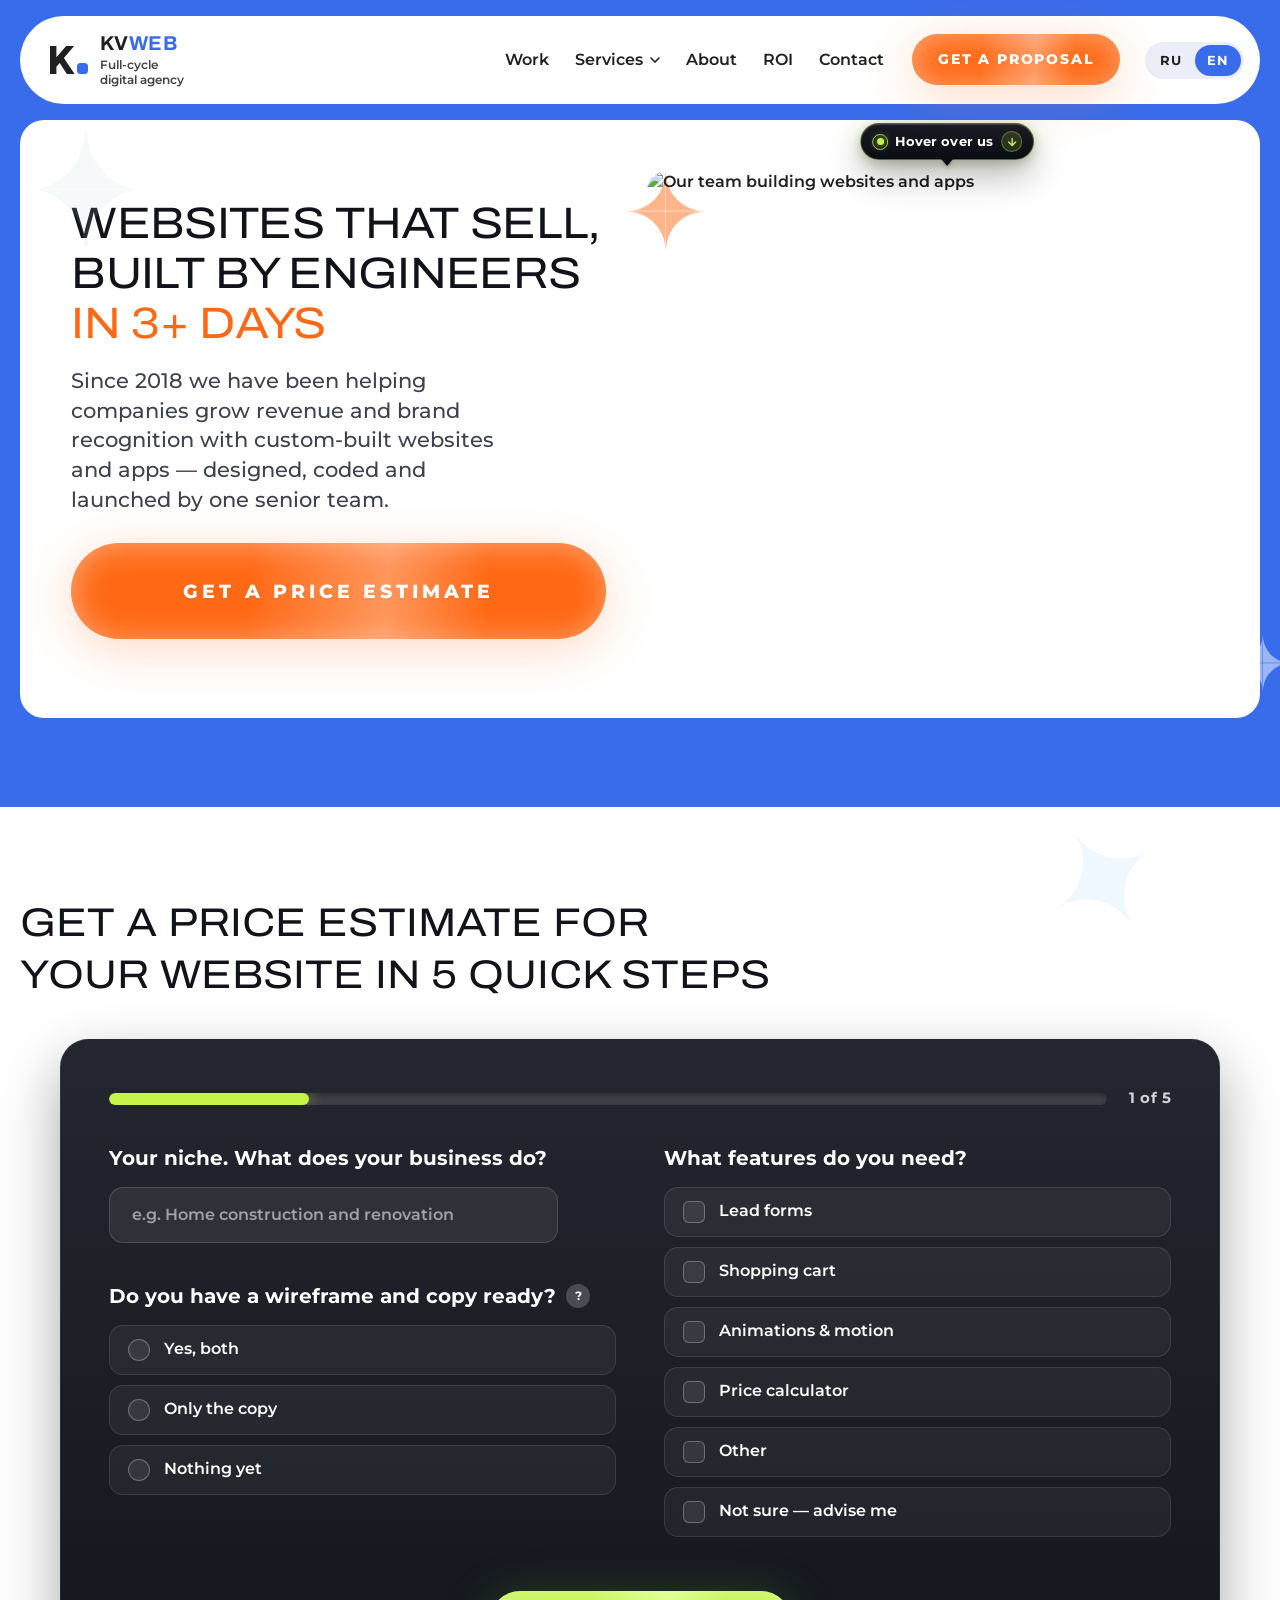
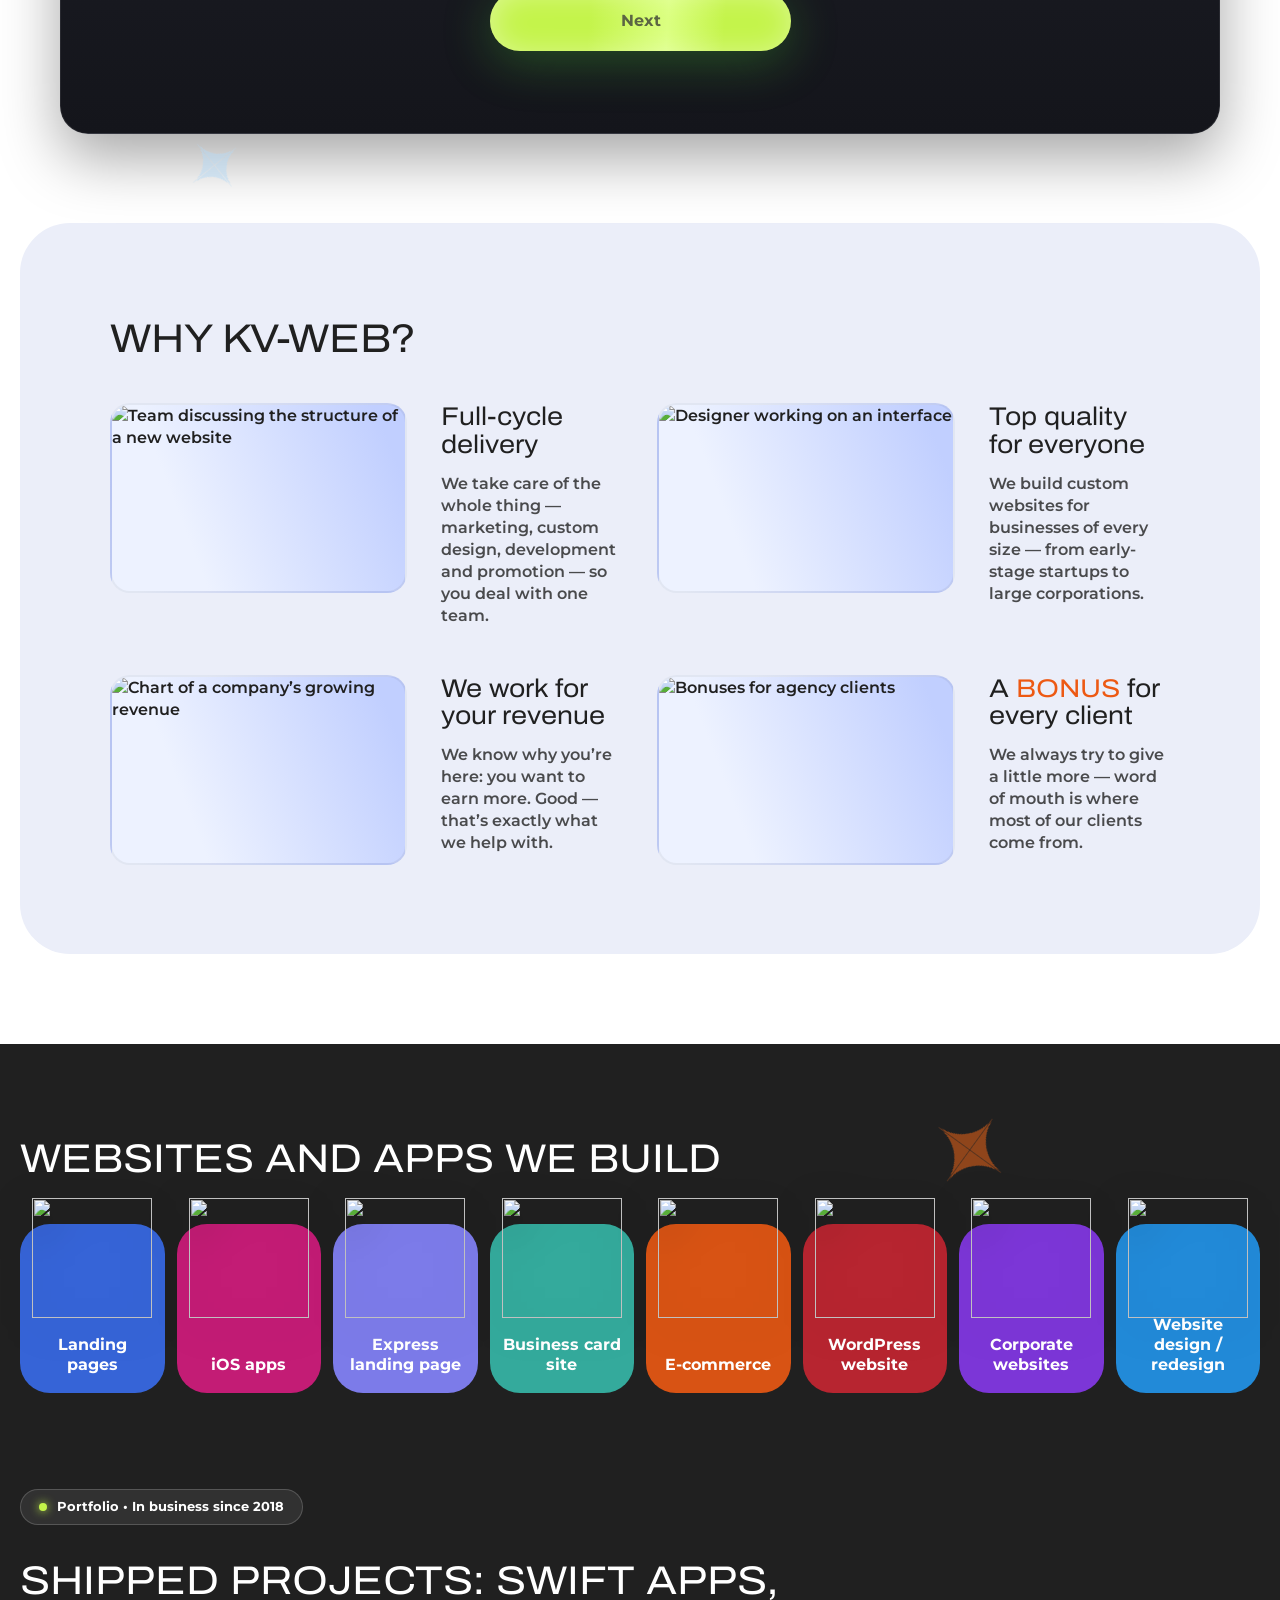
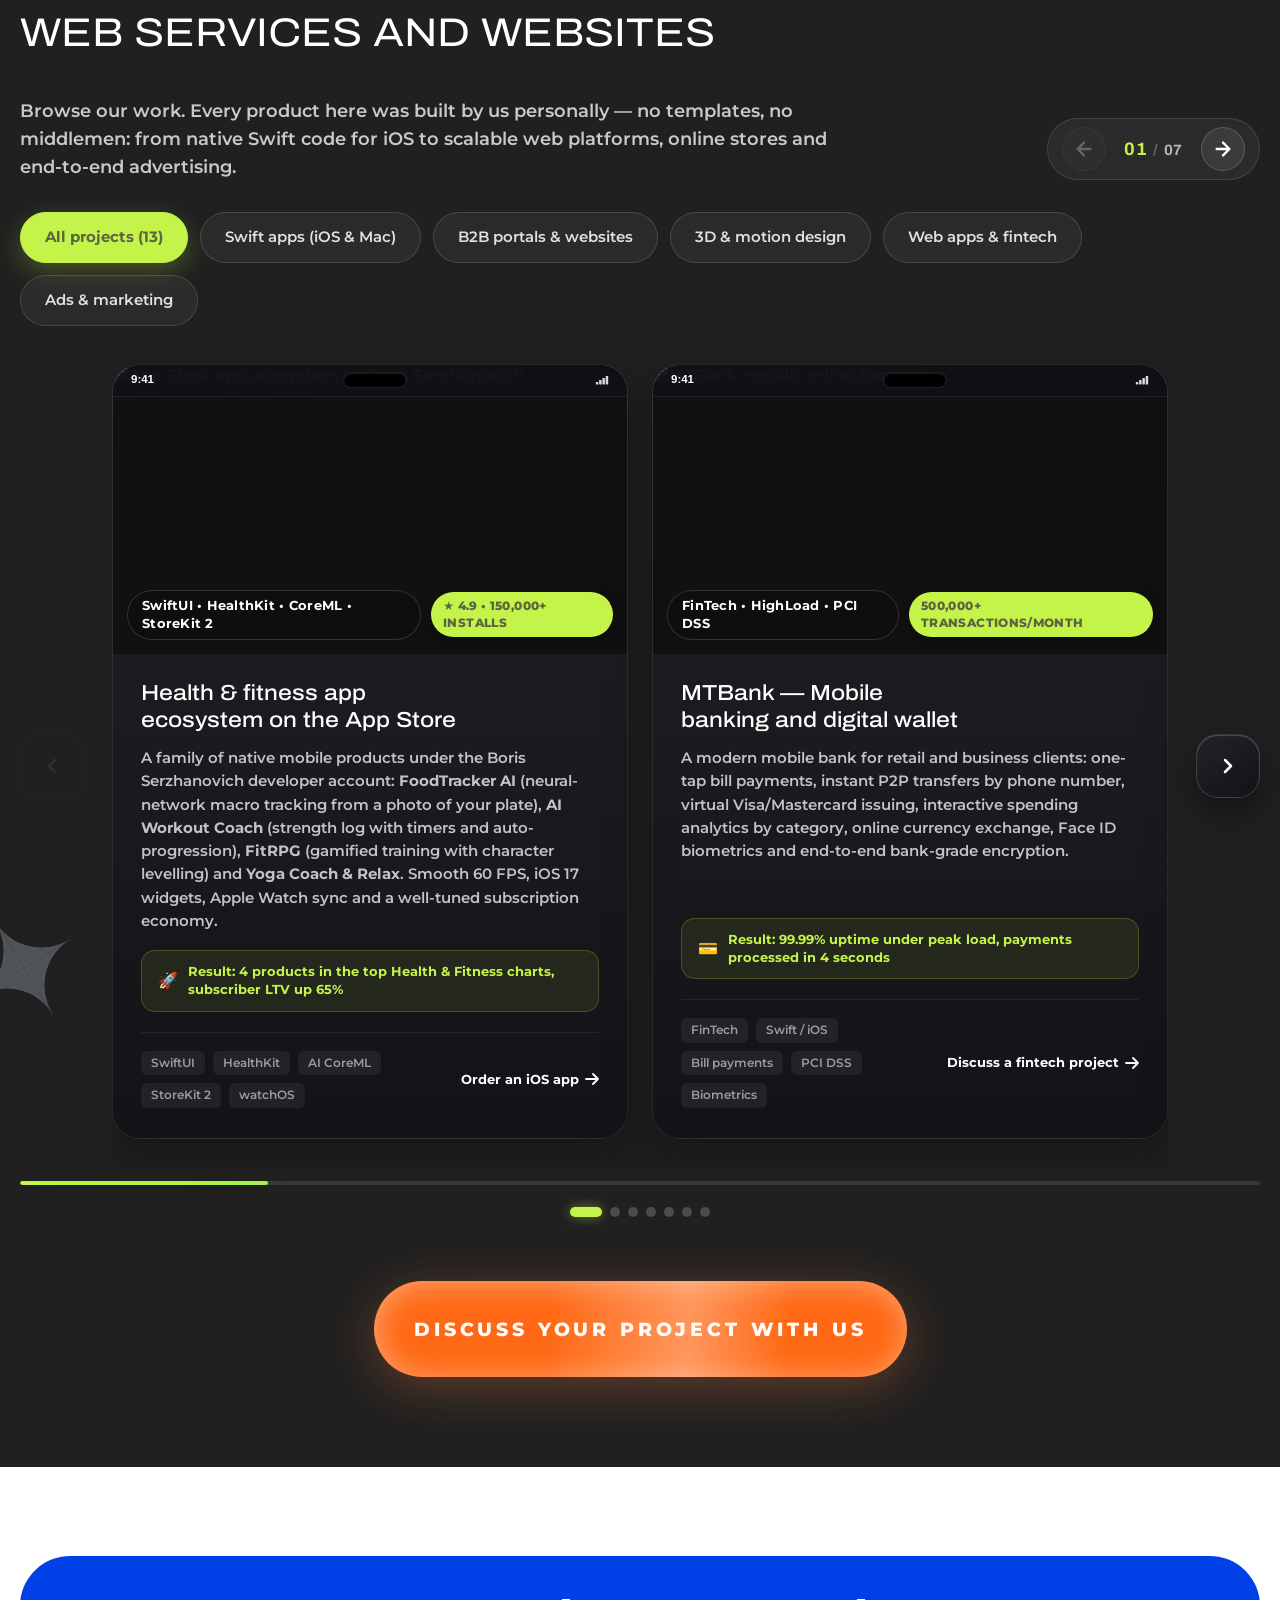
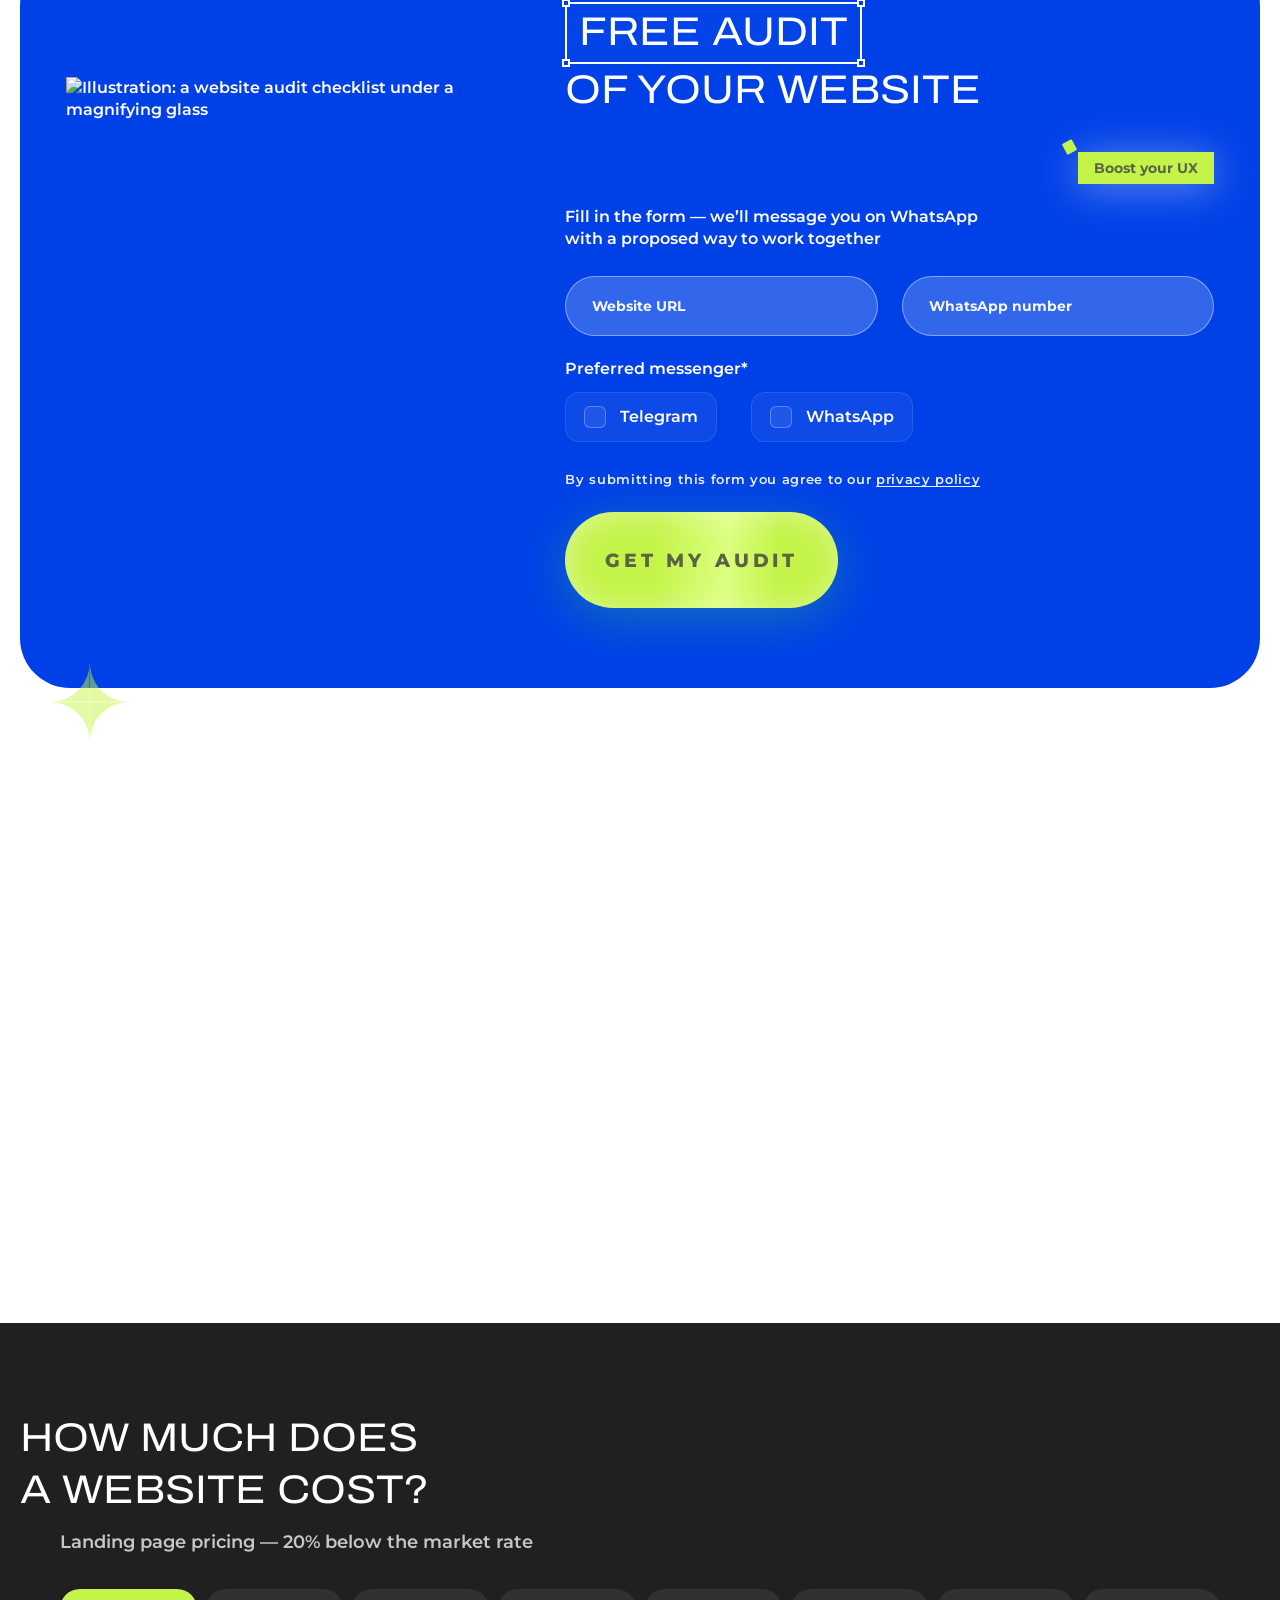
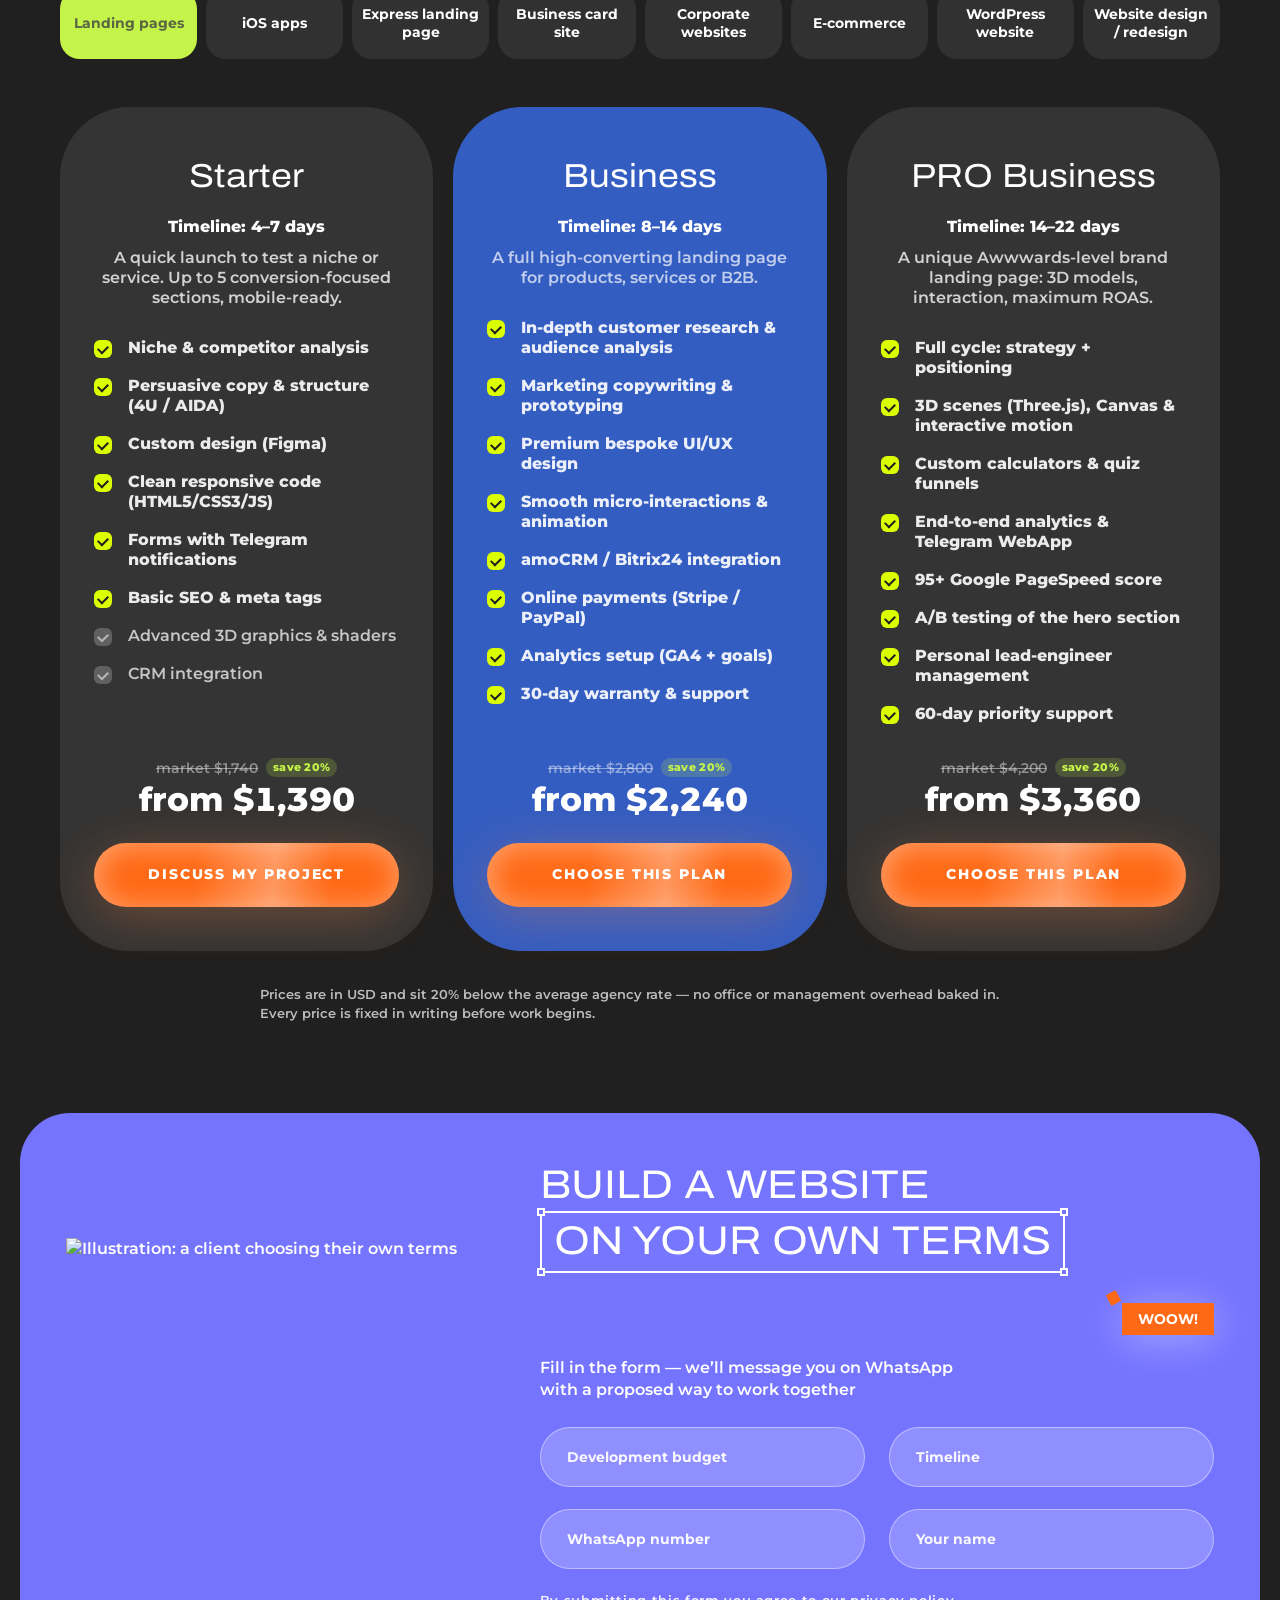
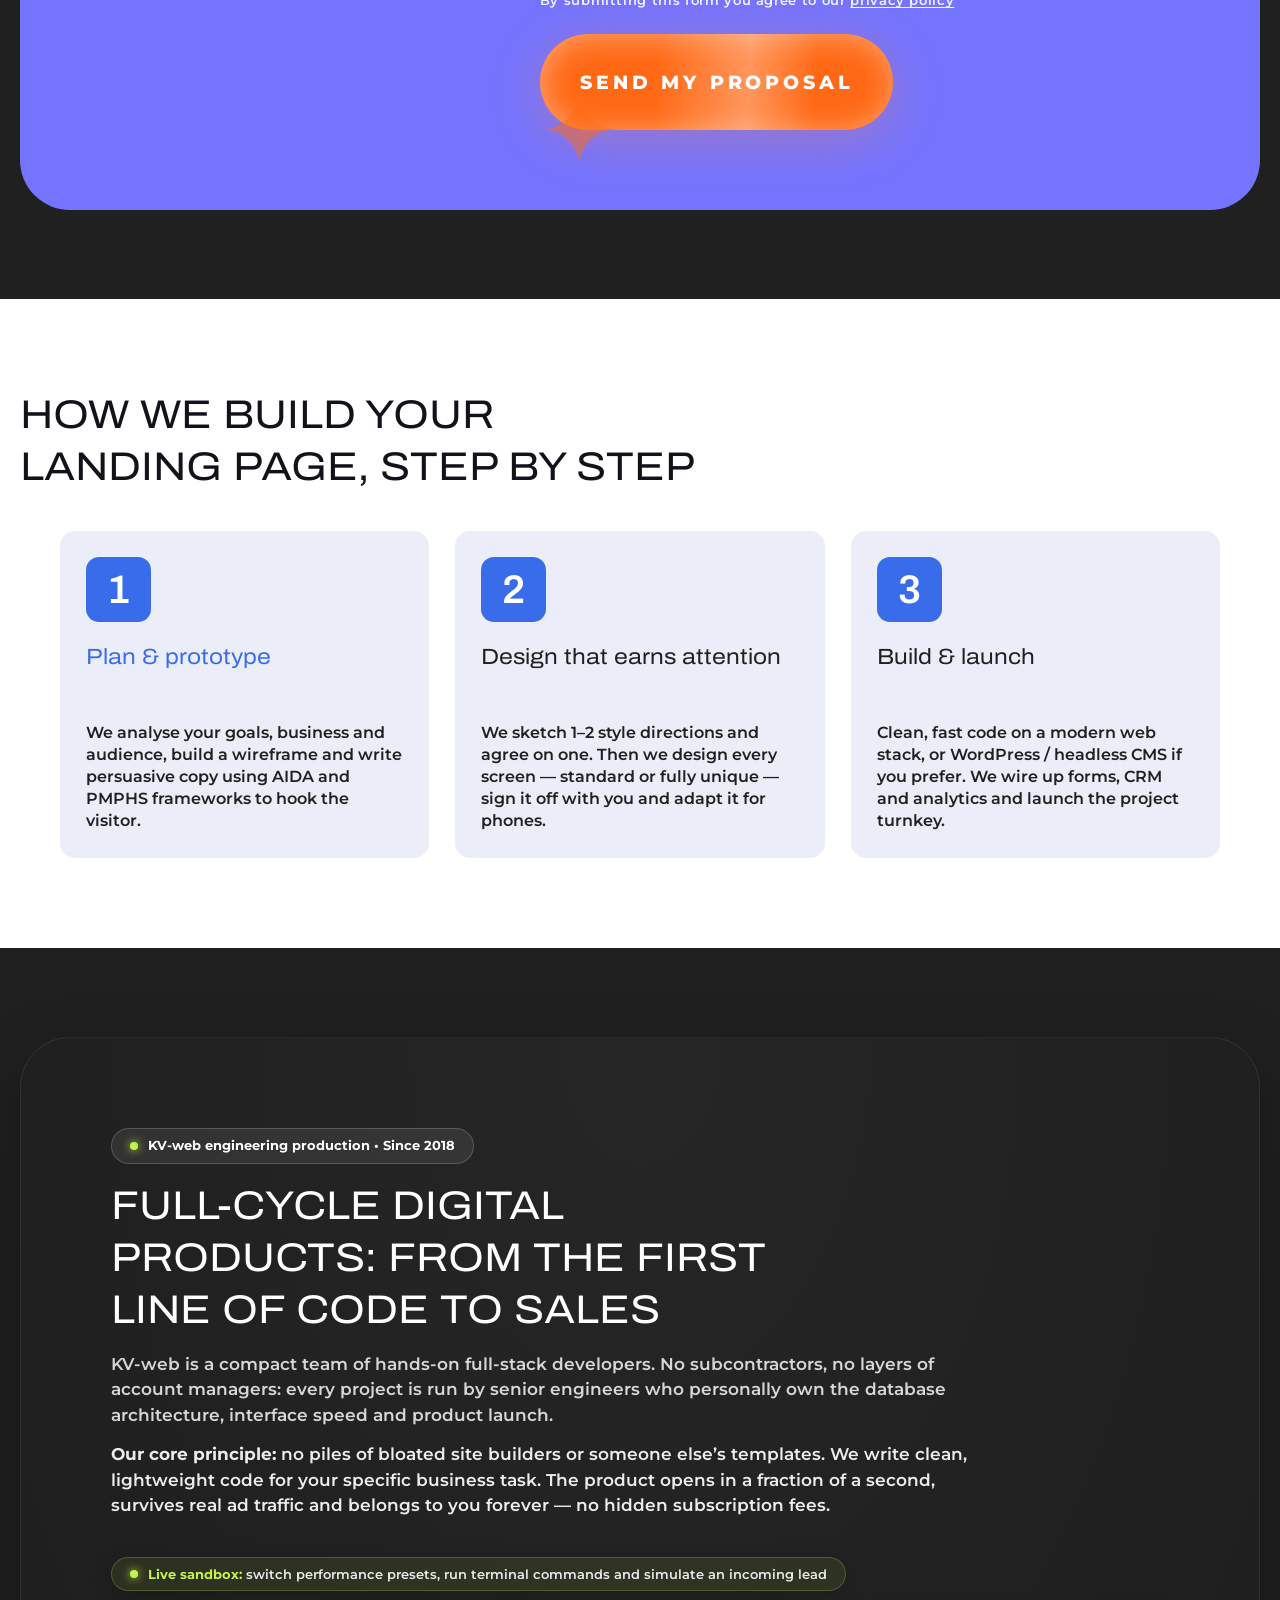
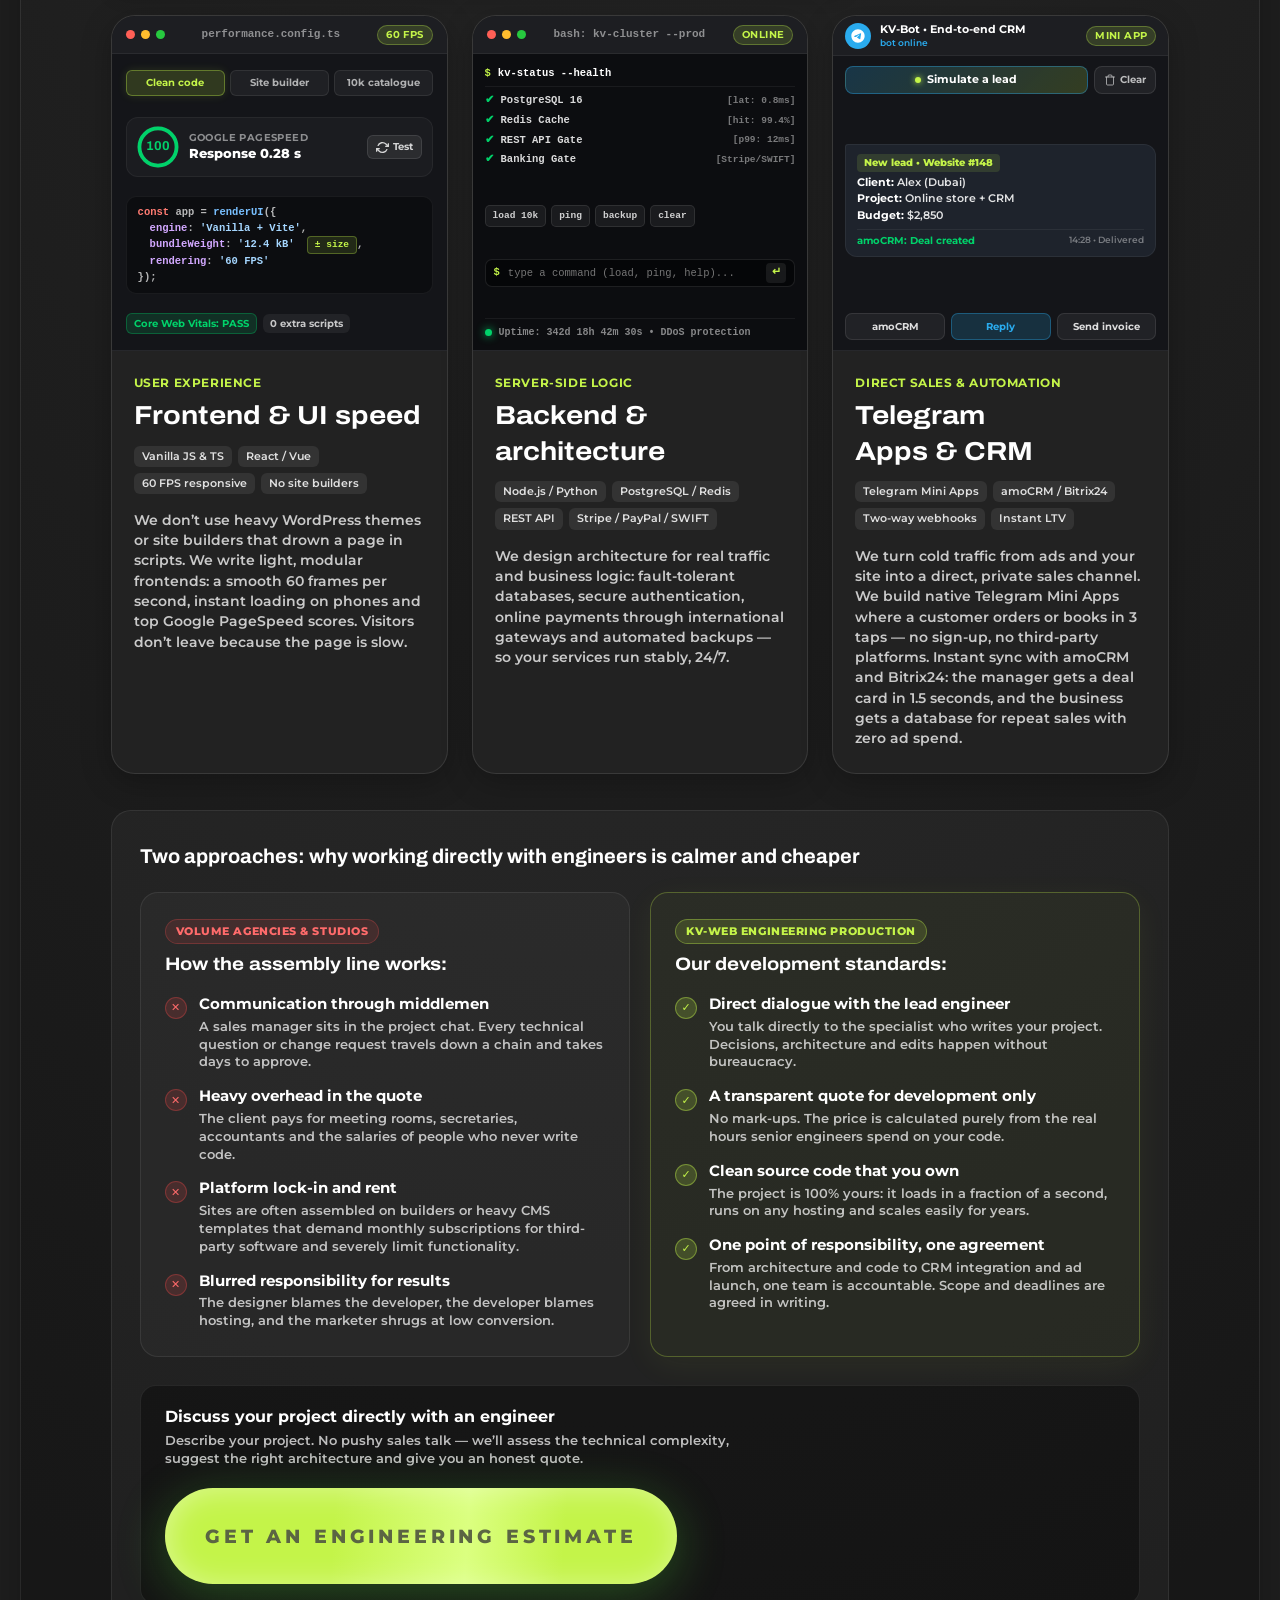
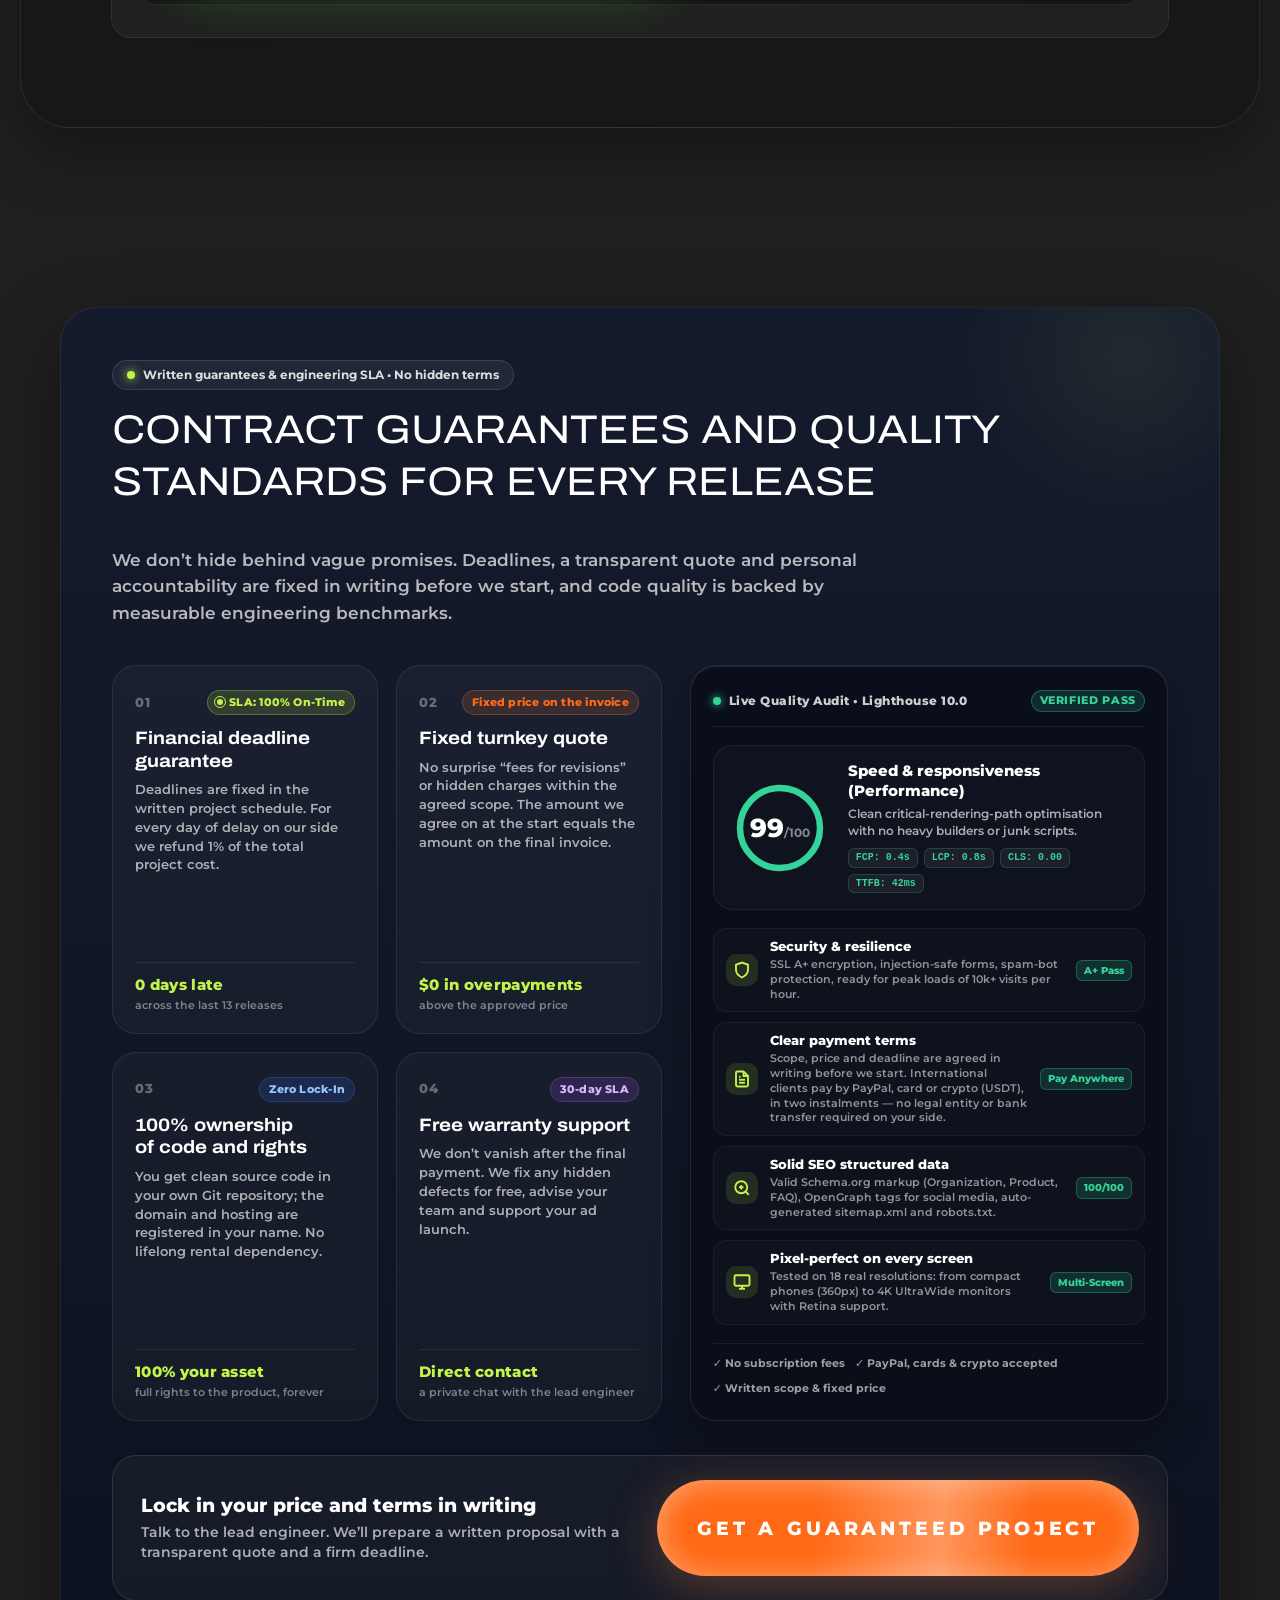
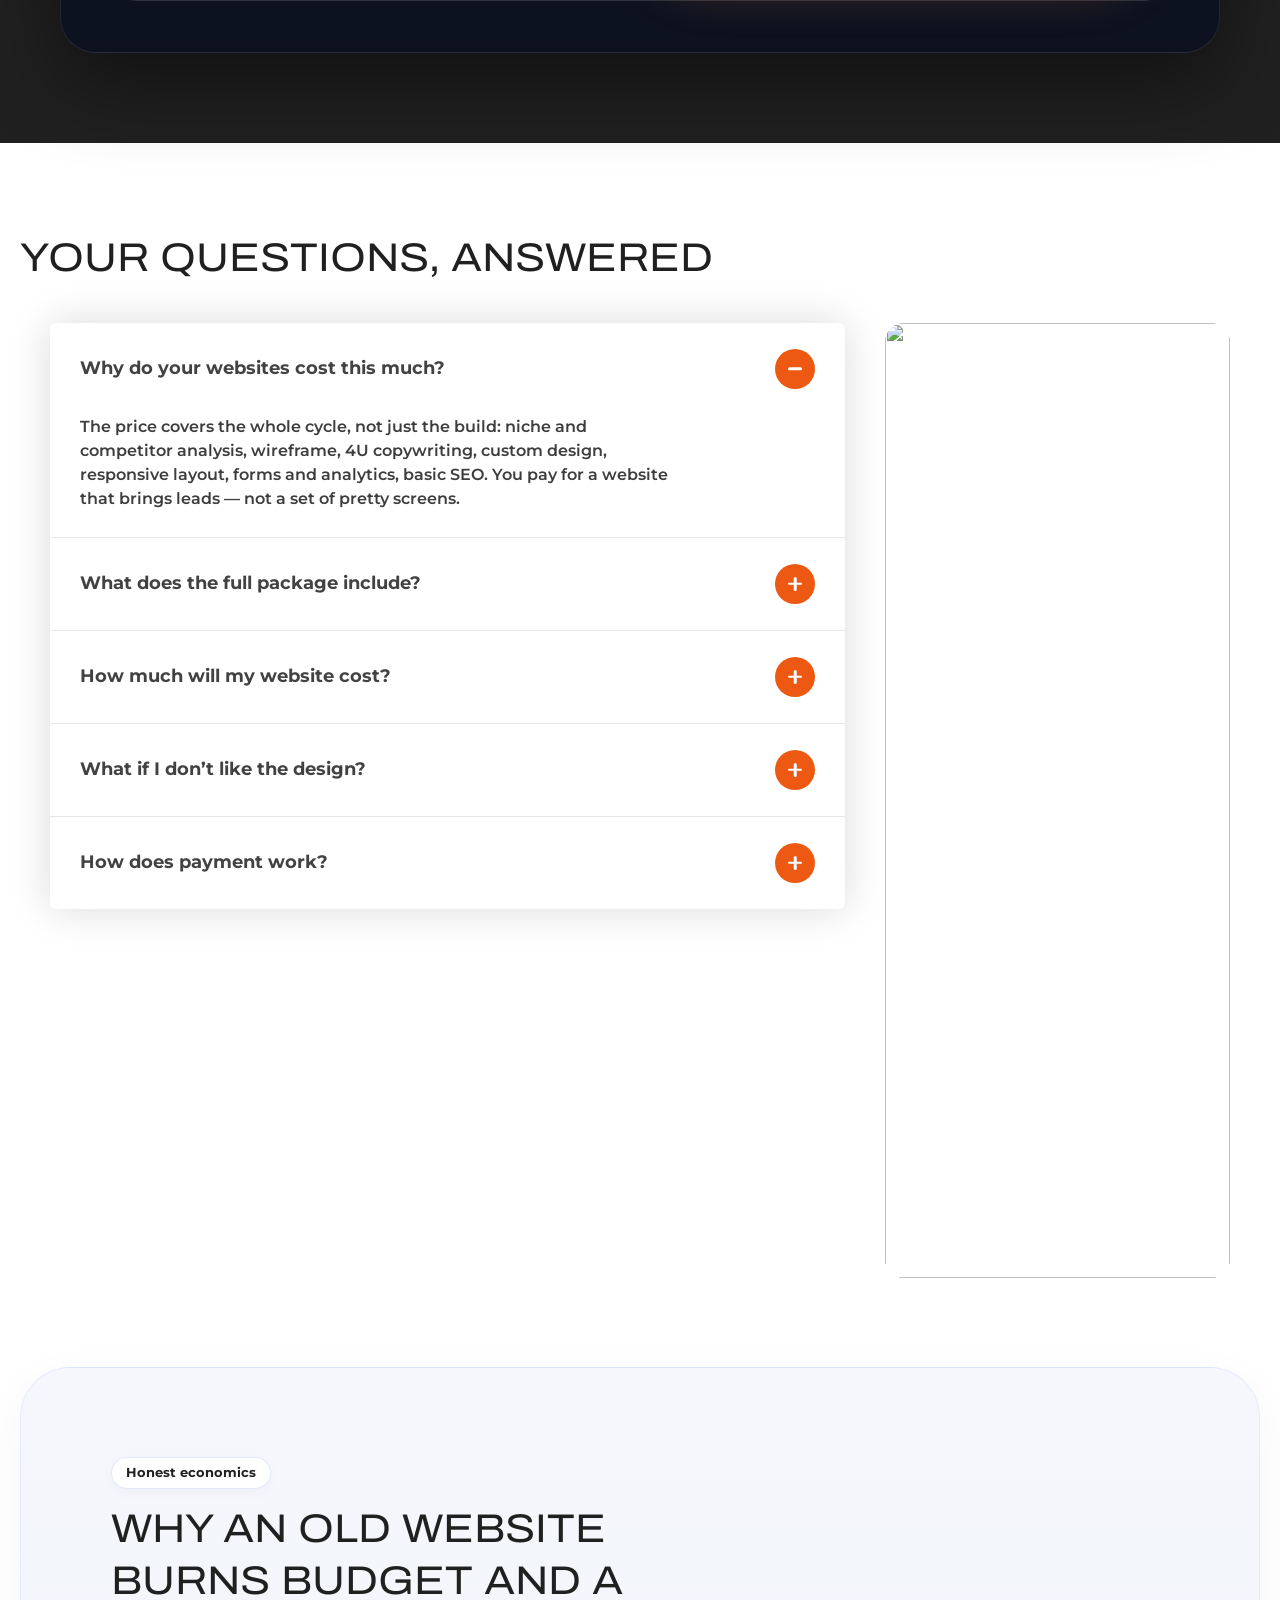
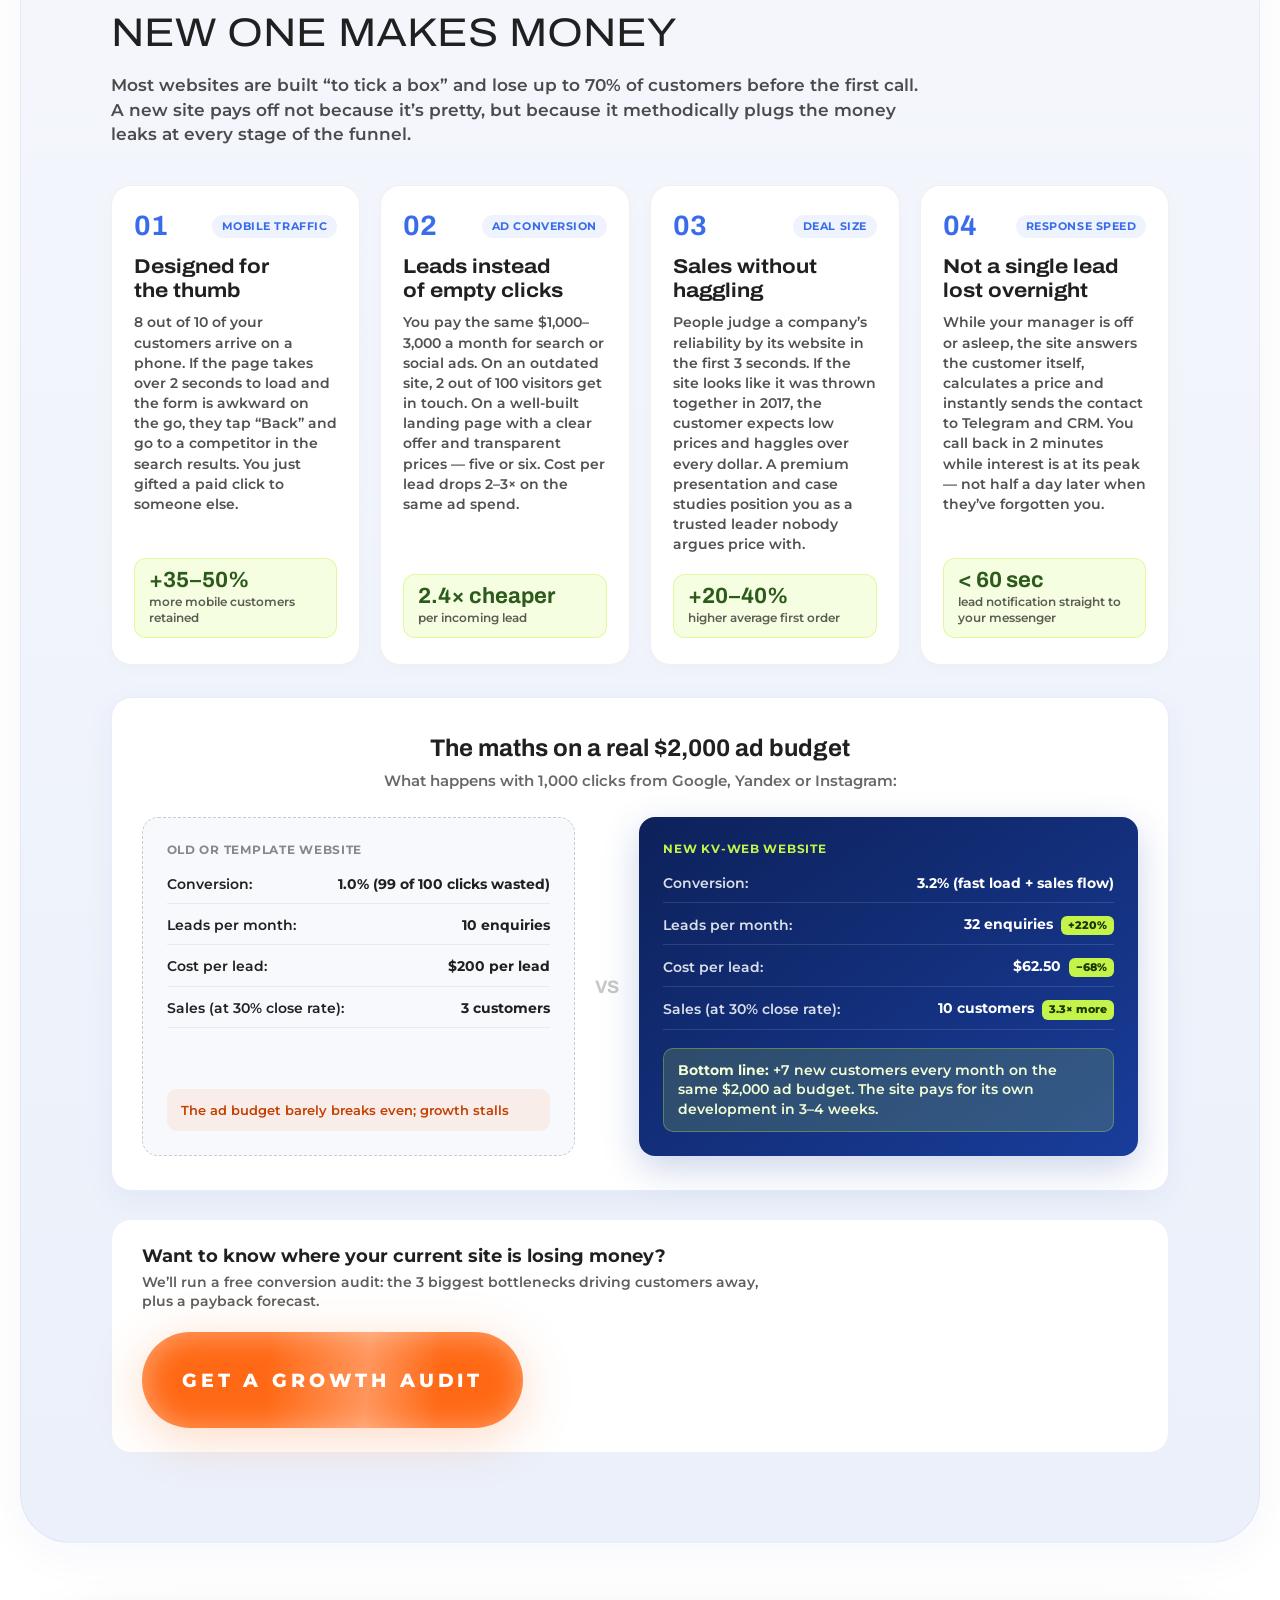
==== commit f7a0cba7: "fix(mobile): тарифы и команда вертикально; EN: заявка → ответ в WhatsApp - .plans / .founders__grid " ====
--- a/index.html
+++ b/index.html
@@ -23,7 +23,7 @@
 <link rel="preload" href="fonts/montserrat-latin.woff2" as="font" type="font/woff2" crossorigin>
 <link rel="stylesheet" href="fonts/fonts.css?v=20260914b">
 <script>document.documentElement.classList.add('js')</script>
-<link rel="stylesheet" href="style.css?v=20260914b">
+<link rel="stylesheet" href="style.css?v=20260914c">
 <script src="vendor/three.min.js" defer></script>
 <script type="application/ld+json">
 {
@@ -2162,7 +2162,7 @@
   </div>
 </footer>
 
-<script src="i18n/en.js?v=20260914" defer></script>
+<script src="i18n/en.js?v=20260914c" defer></script>
 <script src="i18n.js?v=20260914" defer></script>
 <script src="script.js?v=20260914" defer></script>
 </body>
--- a/style.css
+++ b/style.css
@@ -3012,7 +3012,7 @@
 @media (max-width:768px){ html[lang="en"] .promo__intro{grid-column:auto} }   /* сетка в одну колонку — span ломает её */
 
 /* ---------- компактные телефоны: тарифная карточка шире, маскот FAQ не тратит экран ---------- */
-@media (max-width:360px){ .plan{flex-basis:90%;max-width:none} }
+
 @media (max-width:480px){ .faq__pic{display:none} }
 
 /* ---------- служебные страницы (политика конфиденциальности) ---------- */
@@ -3044,3 +3044,13 @@
   }
   .ptab { white-space: normal; text-align: center; min-height: 48px; padding: 8px 10px; font-size: 13px; line-height: 1.2; }
 }
+
+/* ---------- мобилка: тарифы и карточки команды — вертикально, а не свайп-лентой с «выглядыванием» ----------
+   Лента обрезала соседнюю карточку и без тач-свайпа не прокручивалась. */
+@media (max-width: 768px) {
+  .plans, .founders__grid {
+    display: grid; grid-template-columns: 1fr; gap: 16px; overflow: visible; scroll-snap-type: none;
+    margin-inline: 0; padding: 8px 0 4px; max-width: 520px; margin-inline: auto;
+  }
+  .plan, .founder-card { flex: none; max-width: none; width: 100%; scroll-snap-align: none; }
+}
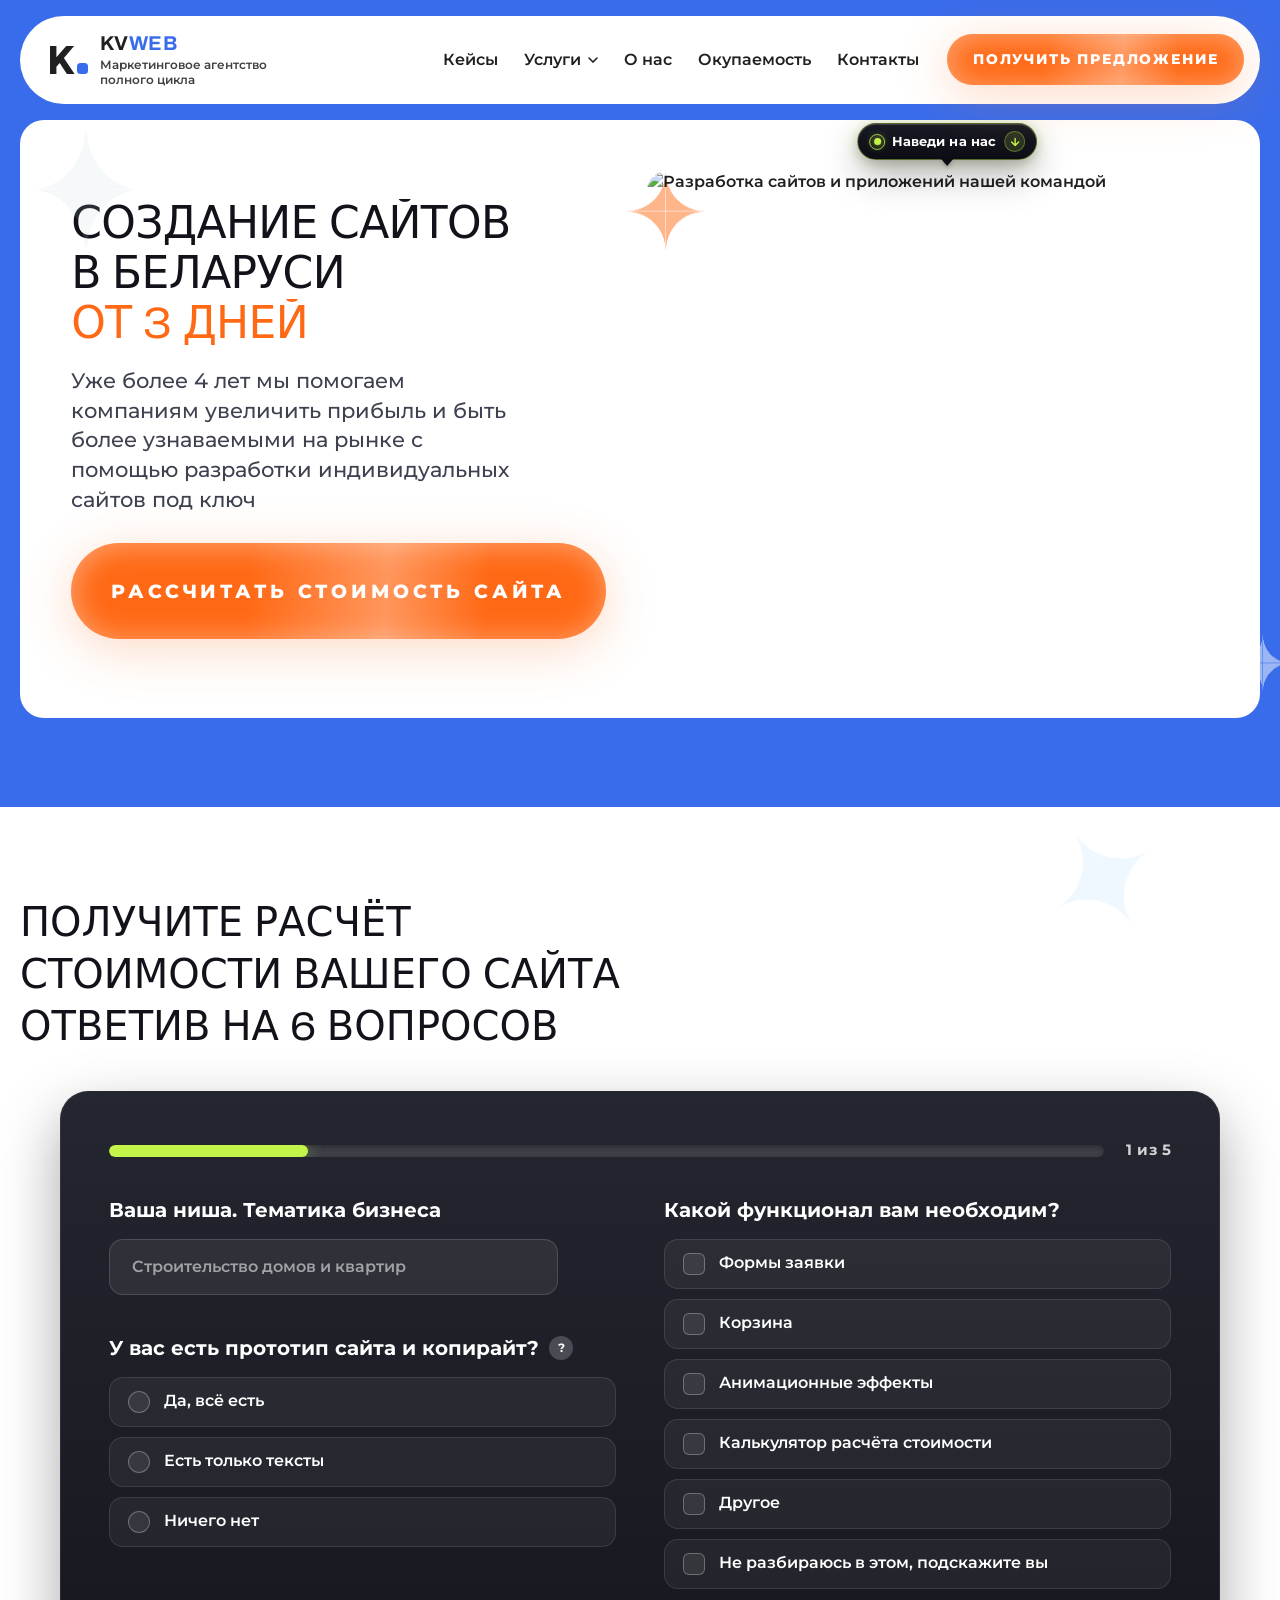
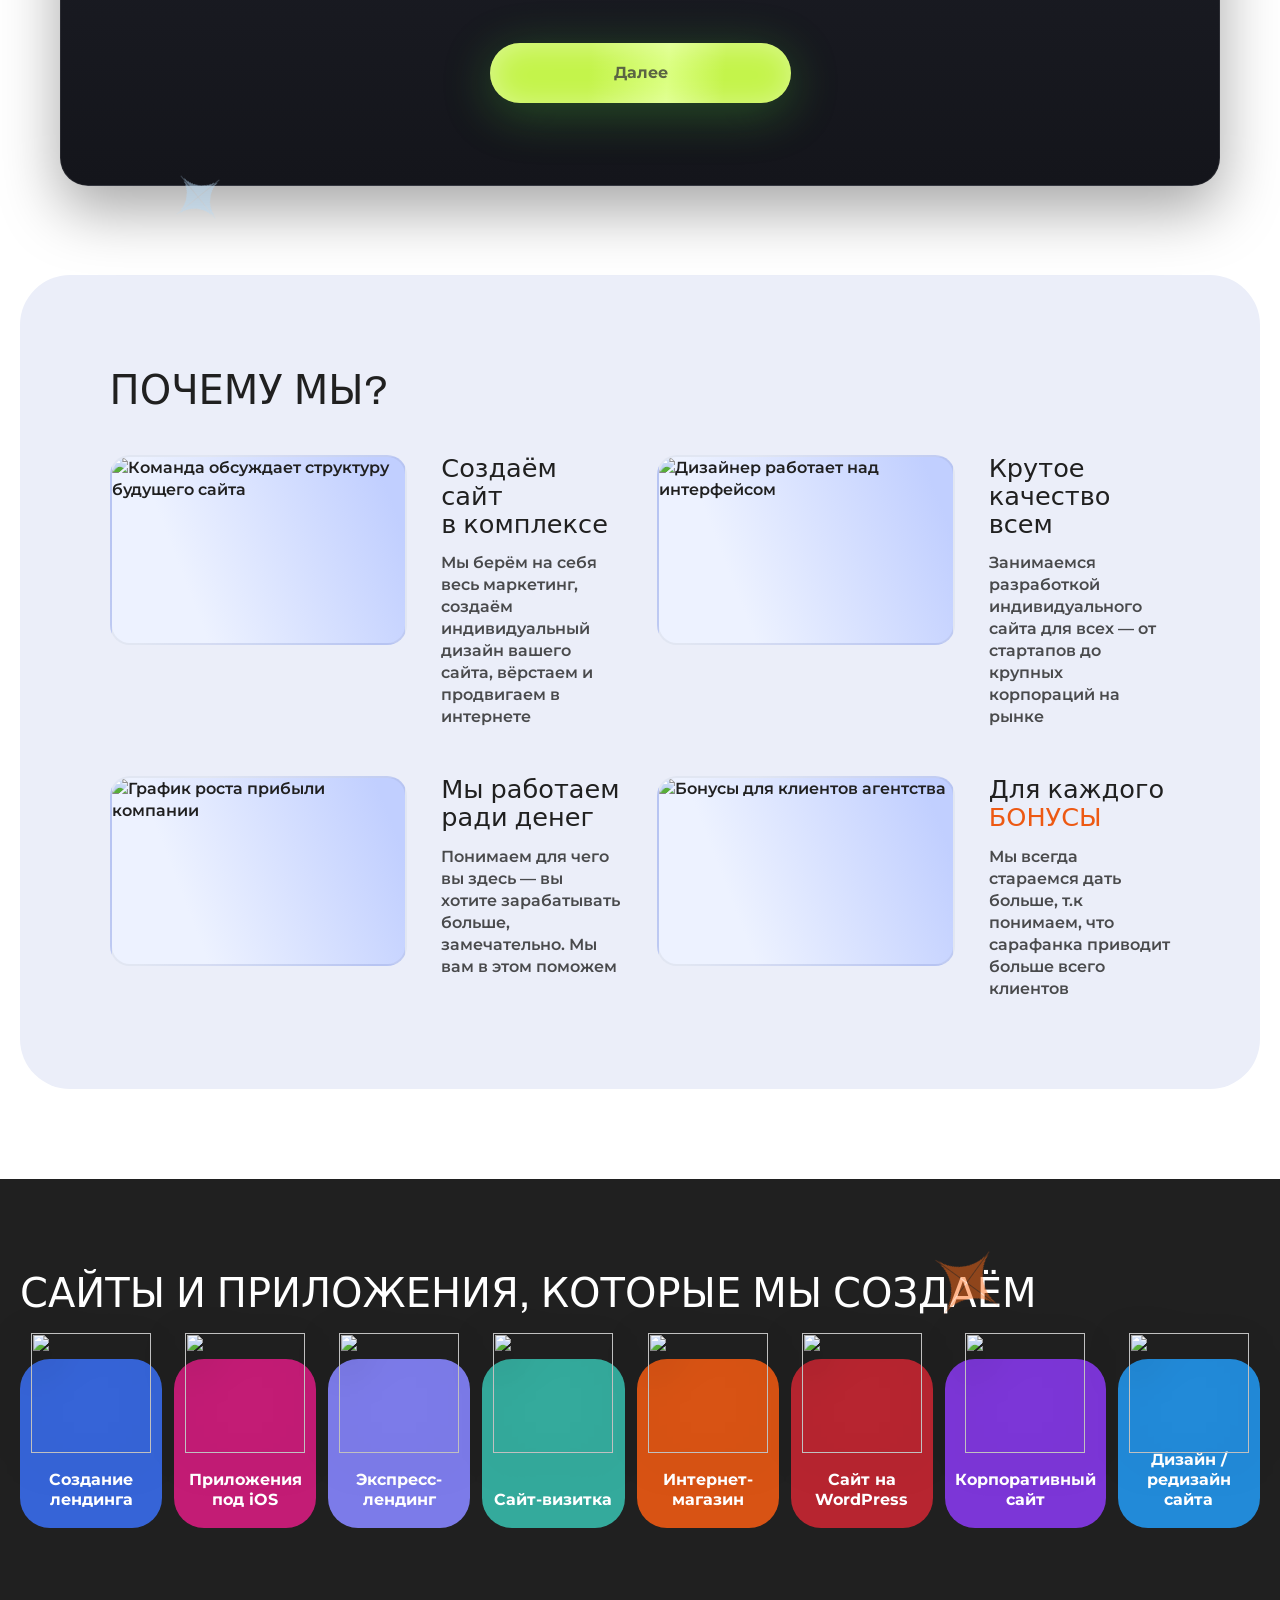
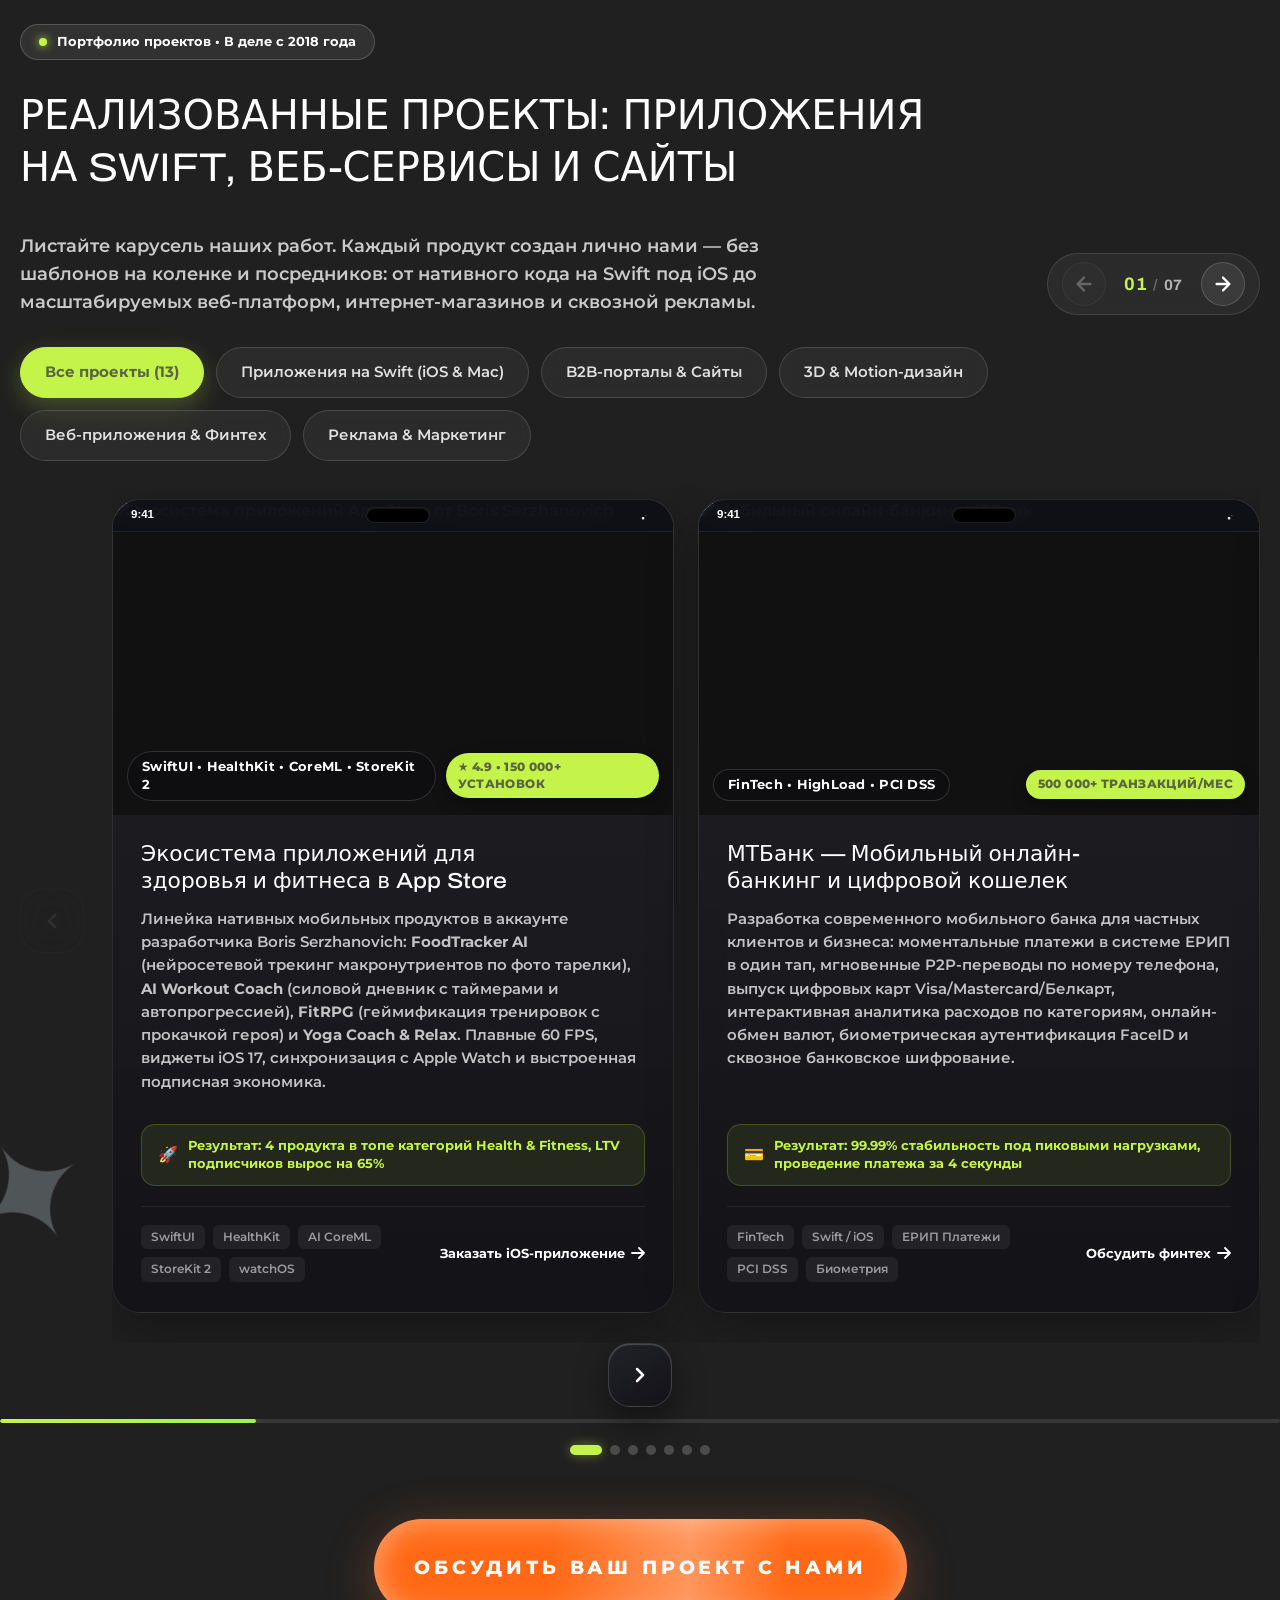
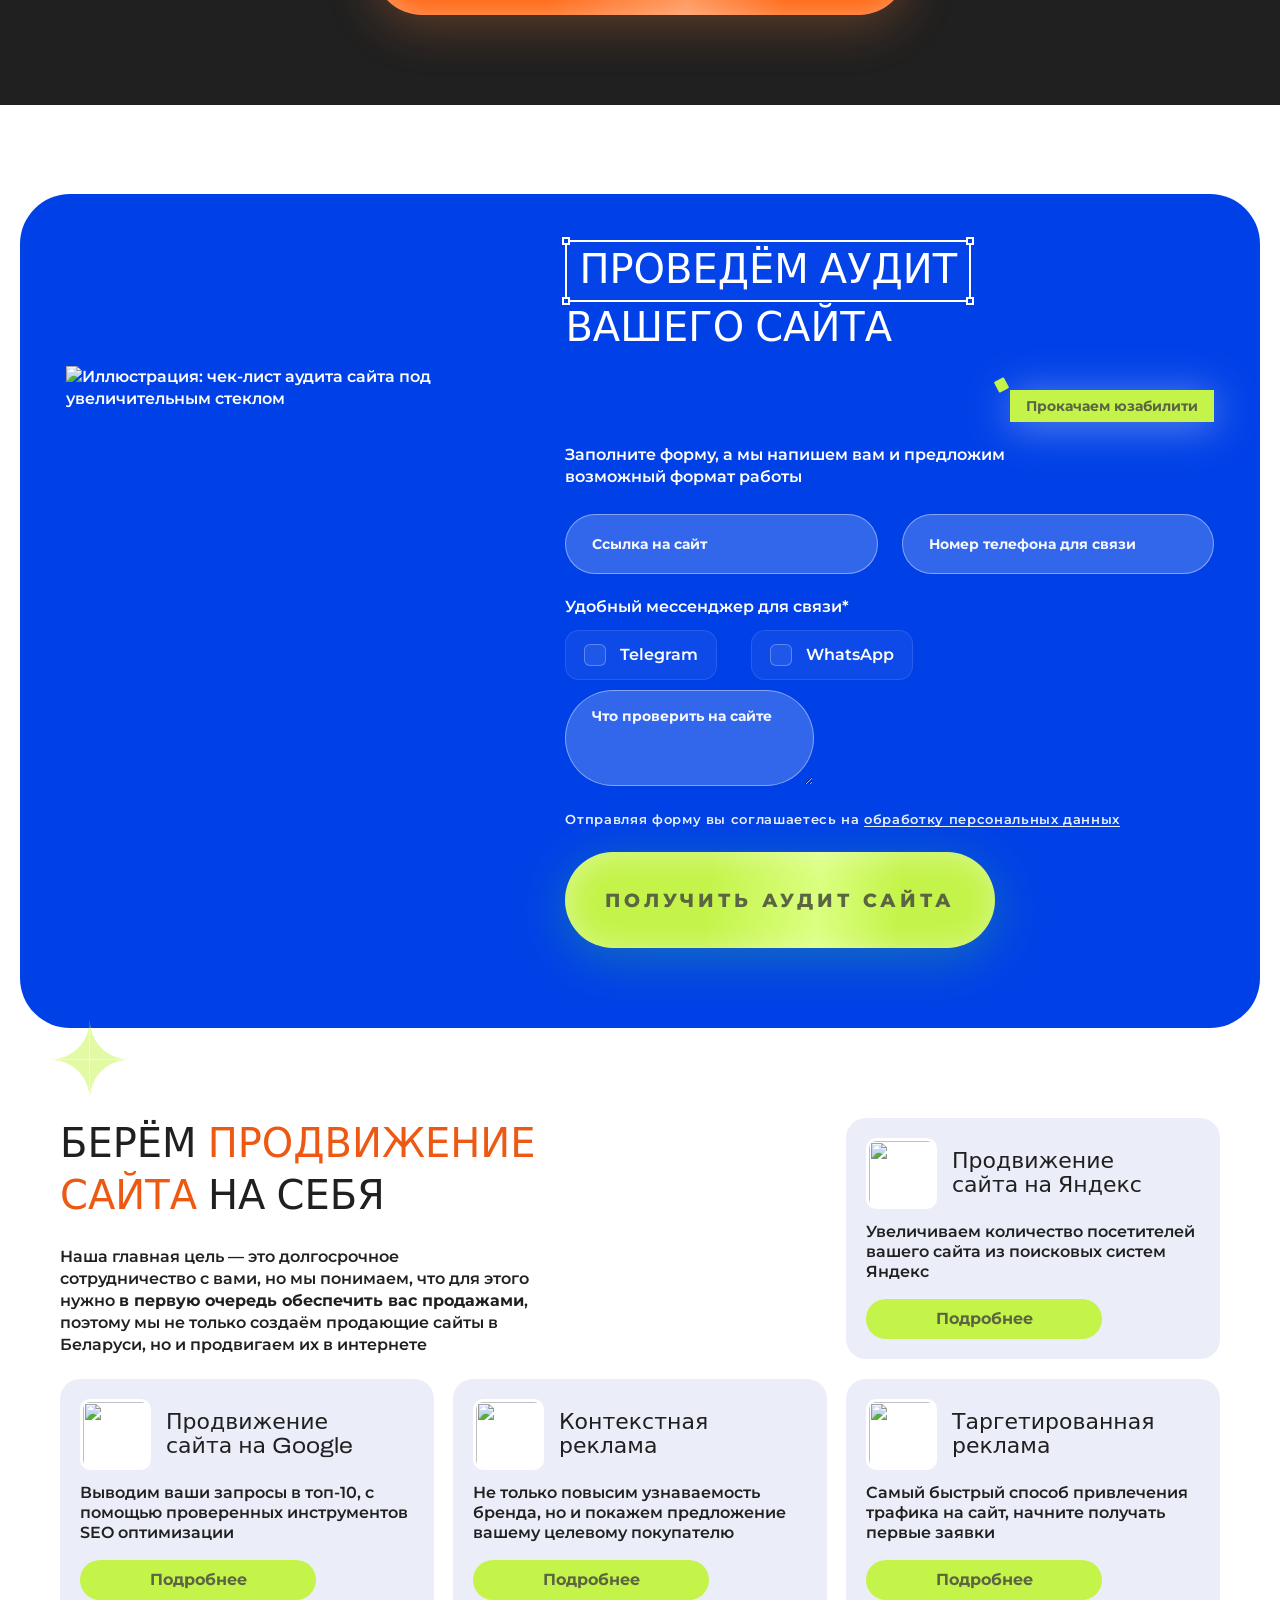
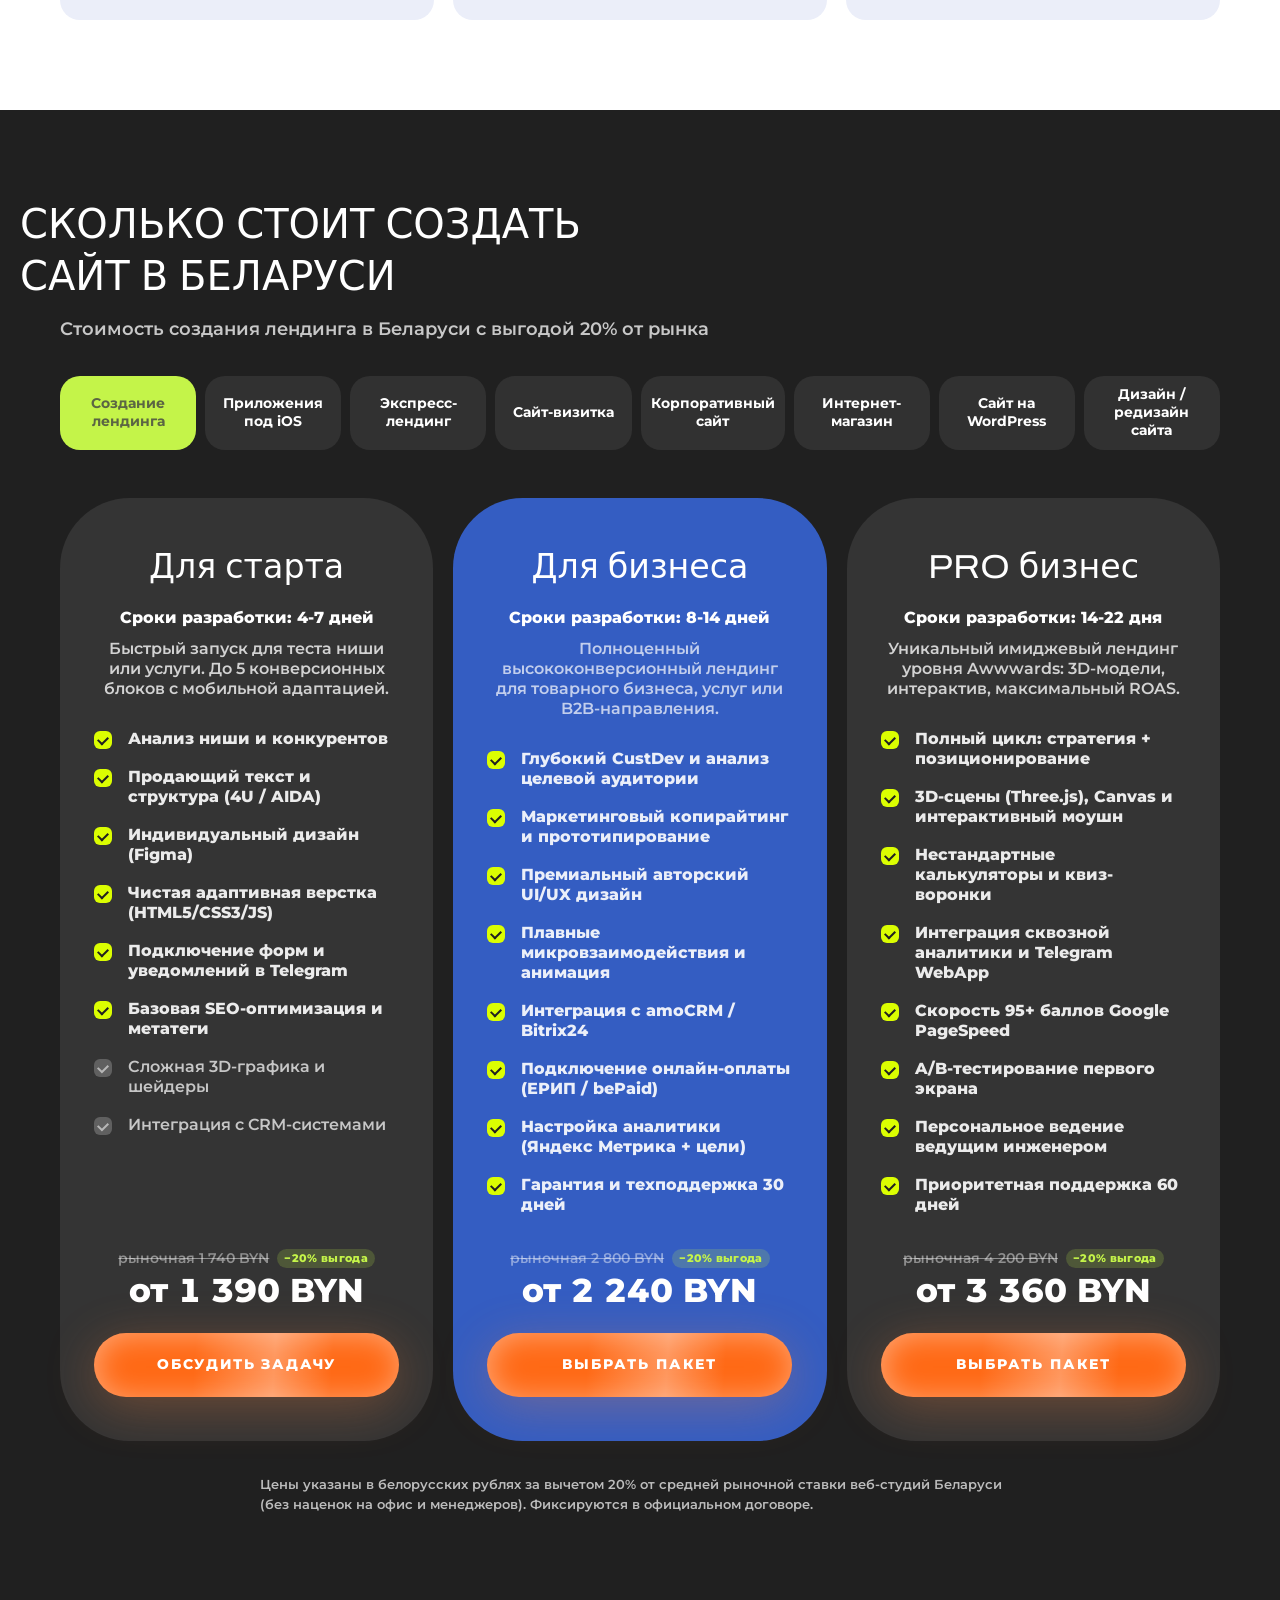
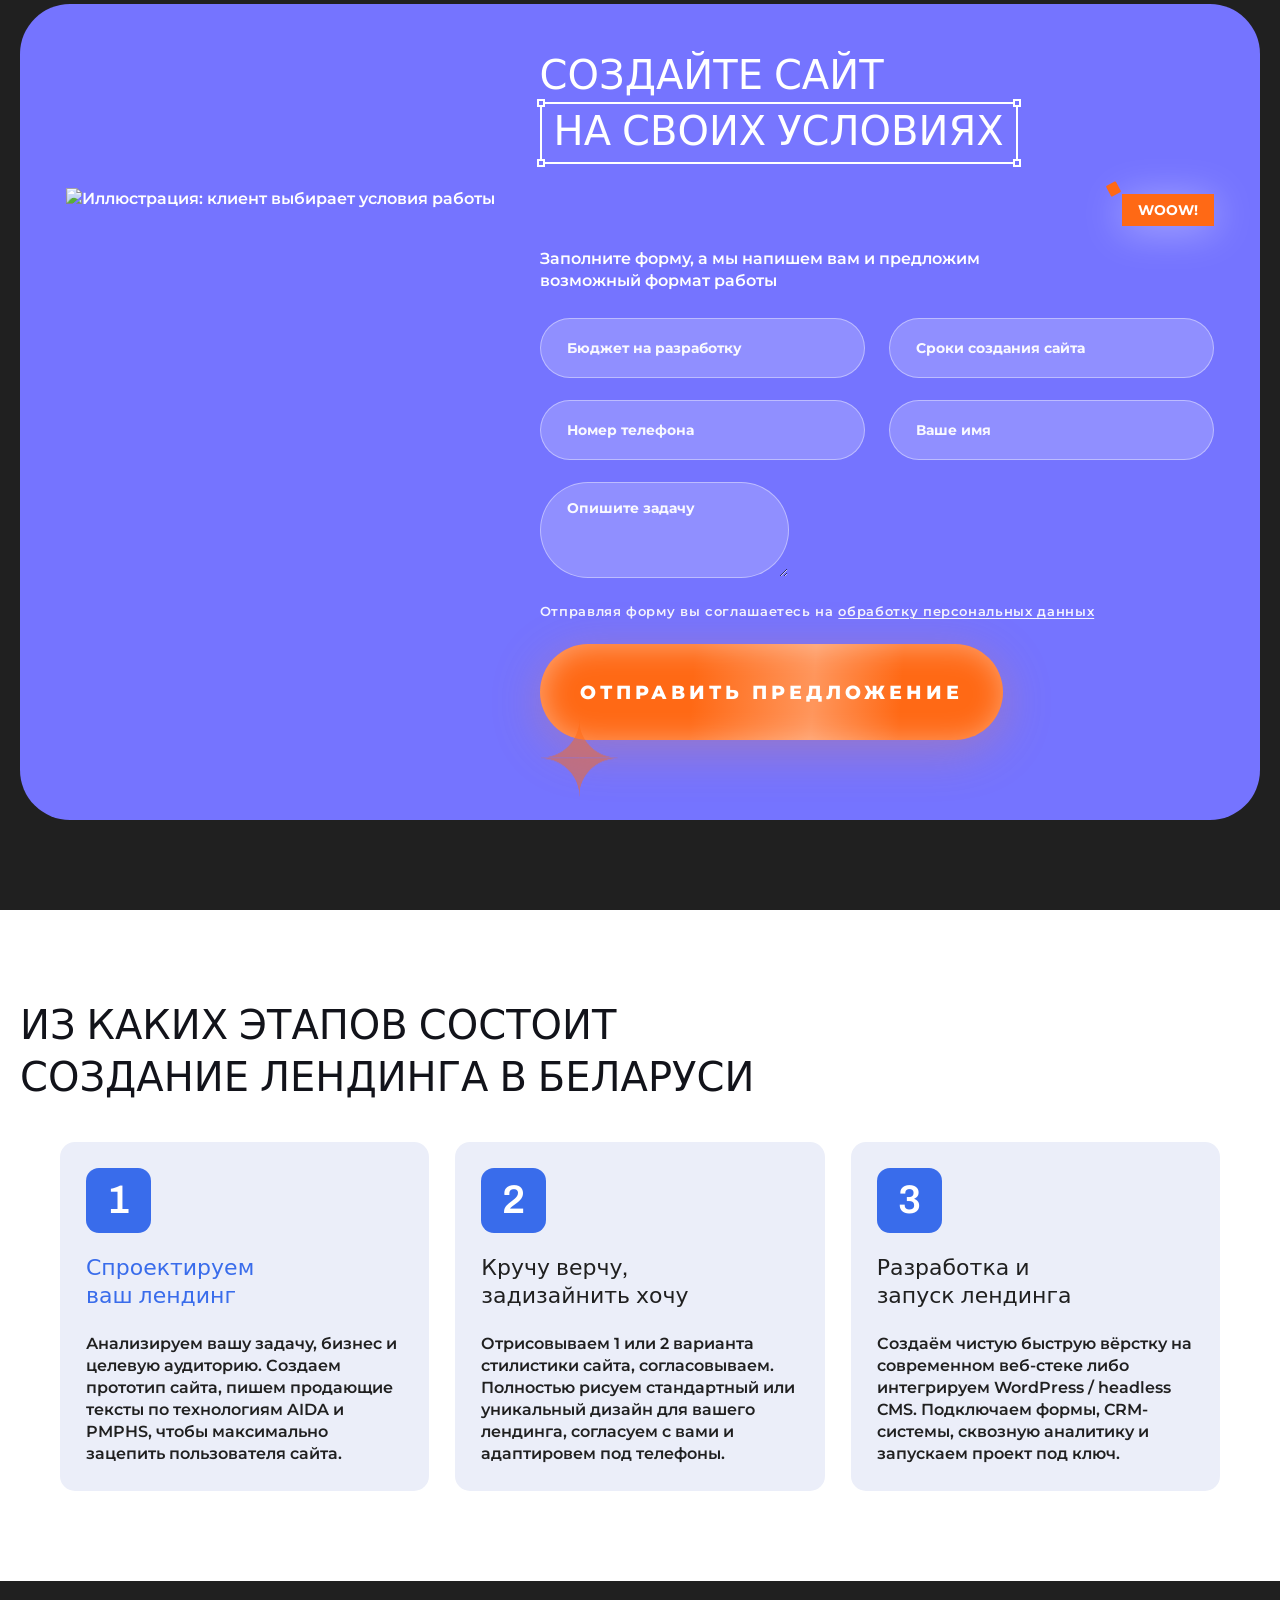
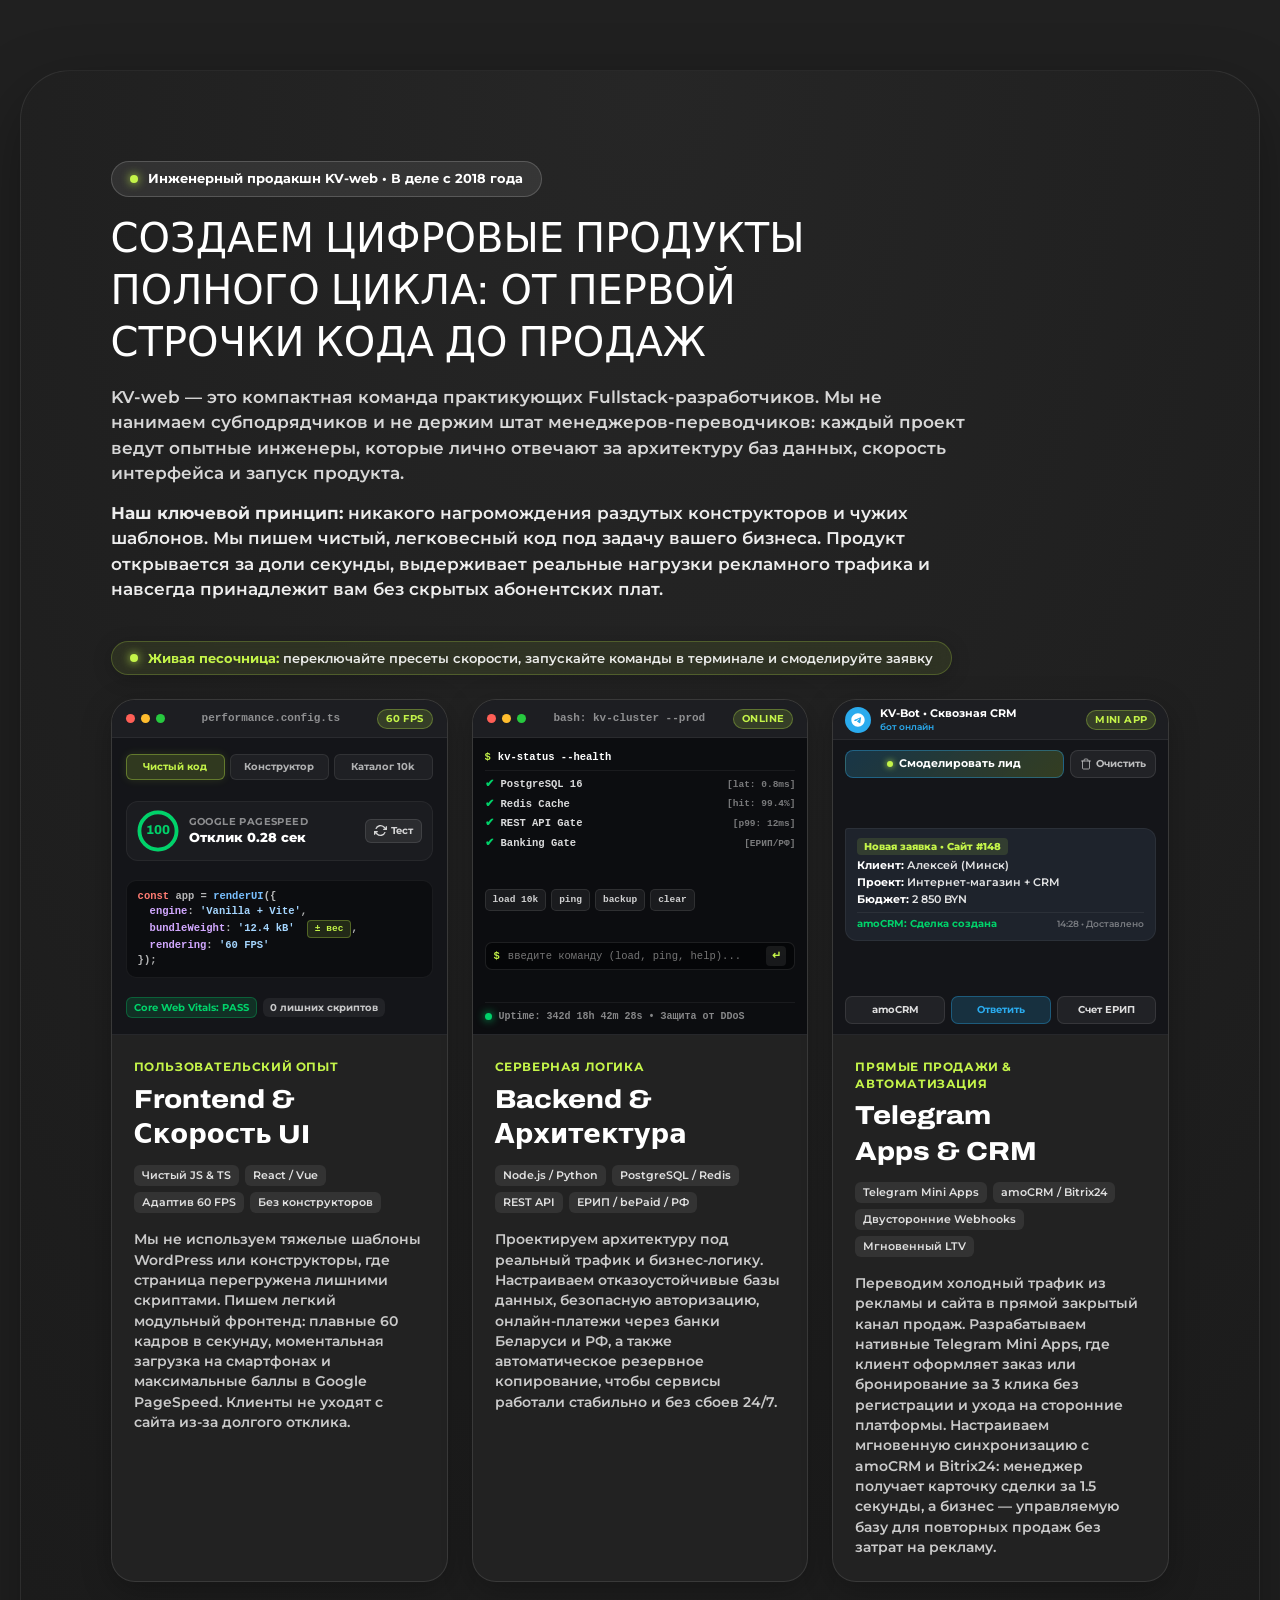
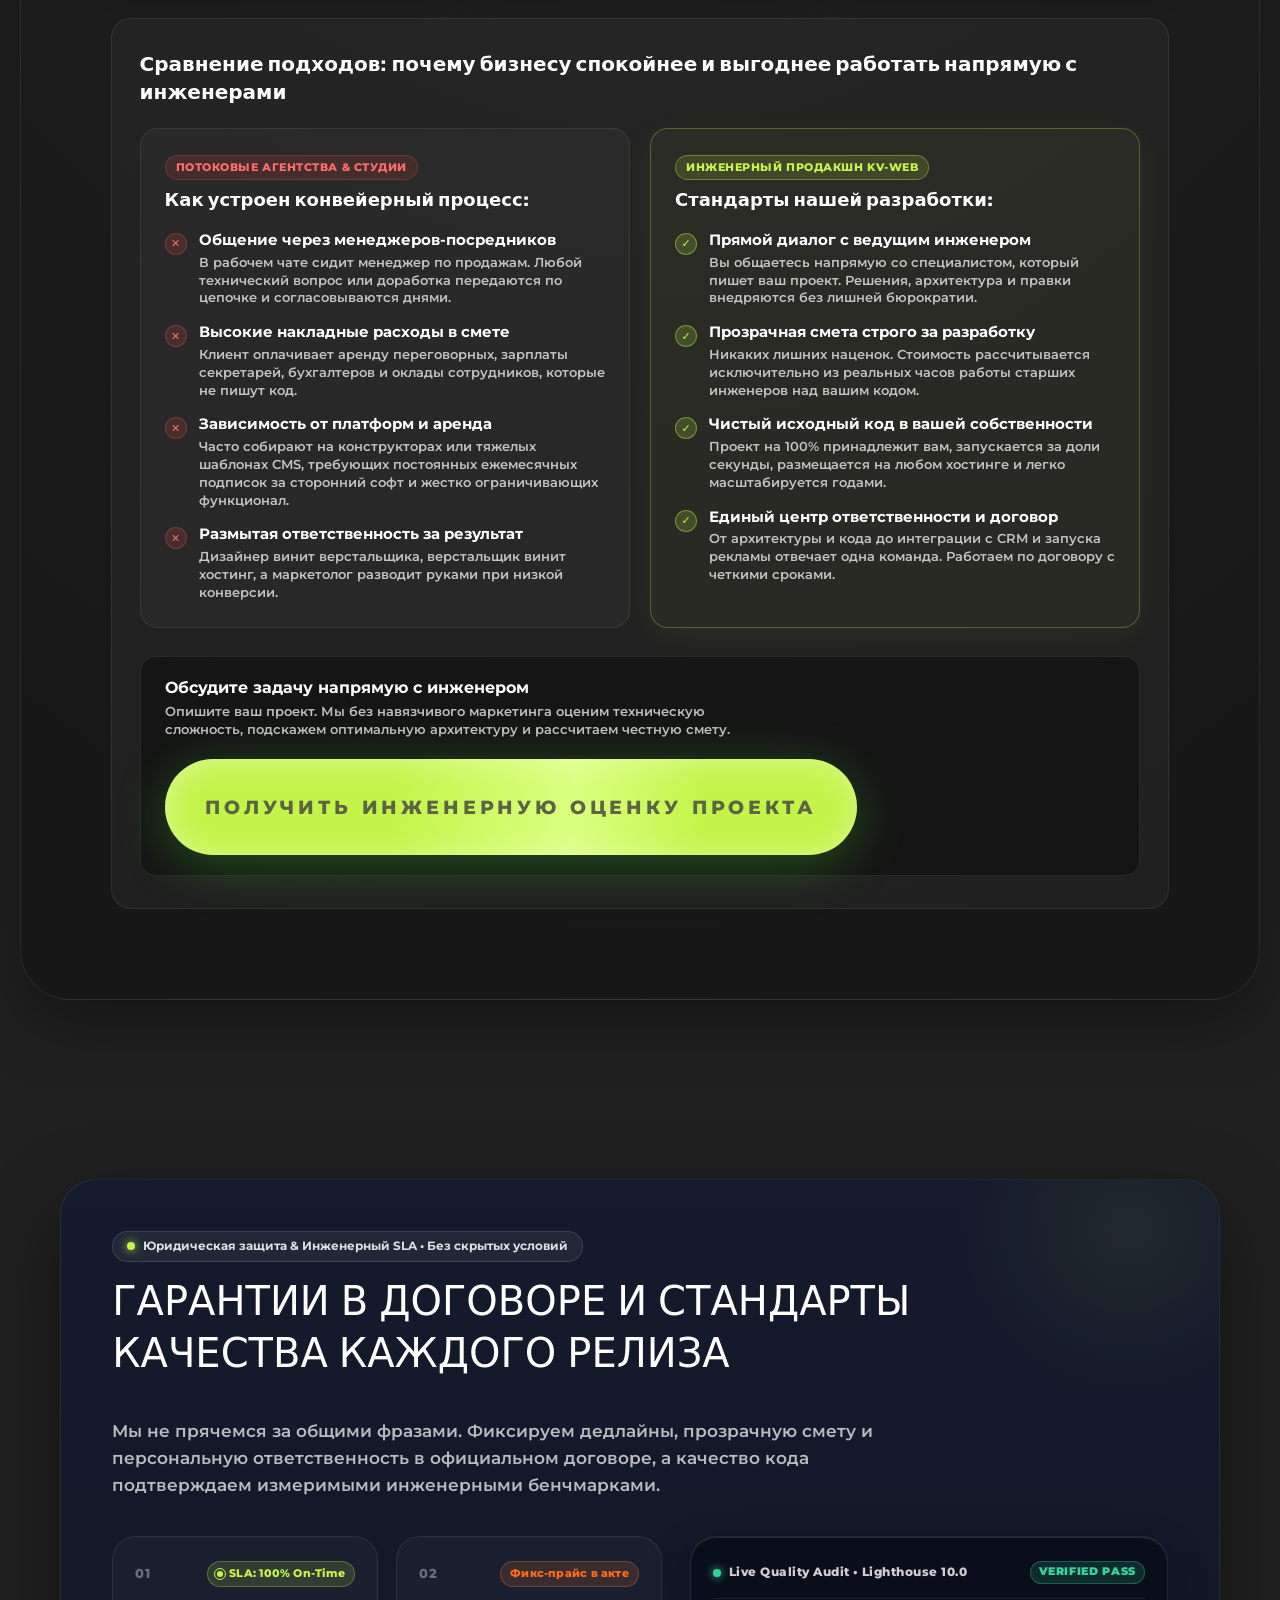
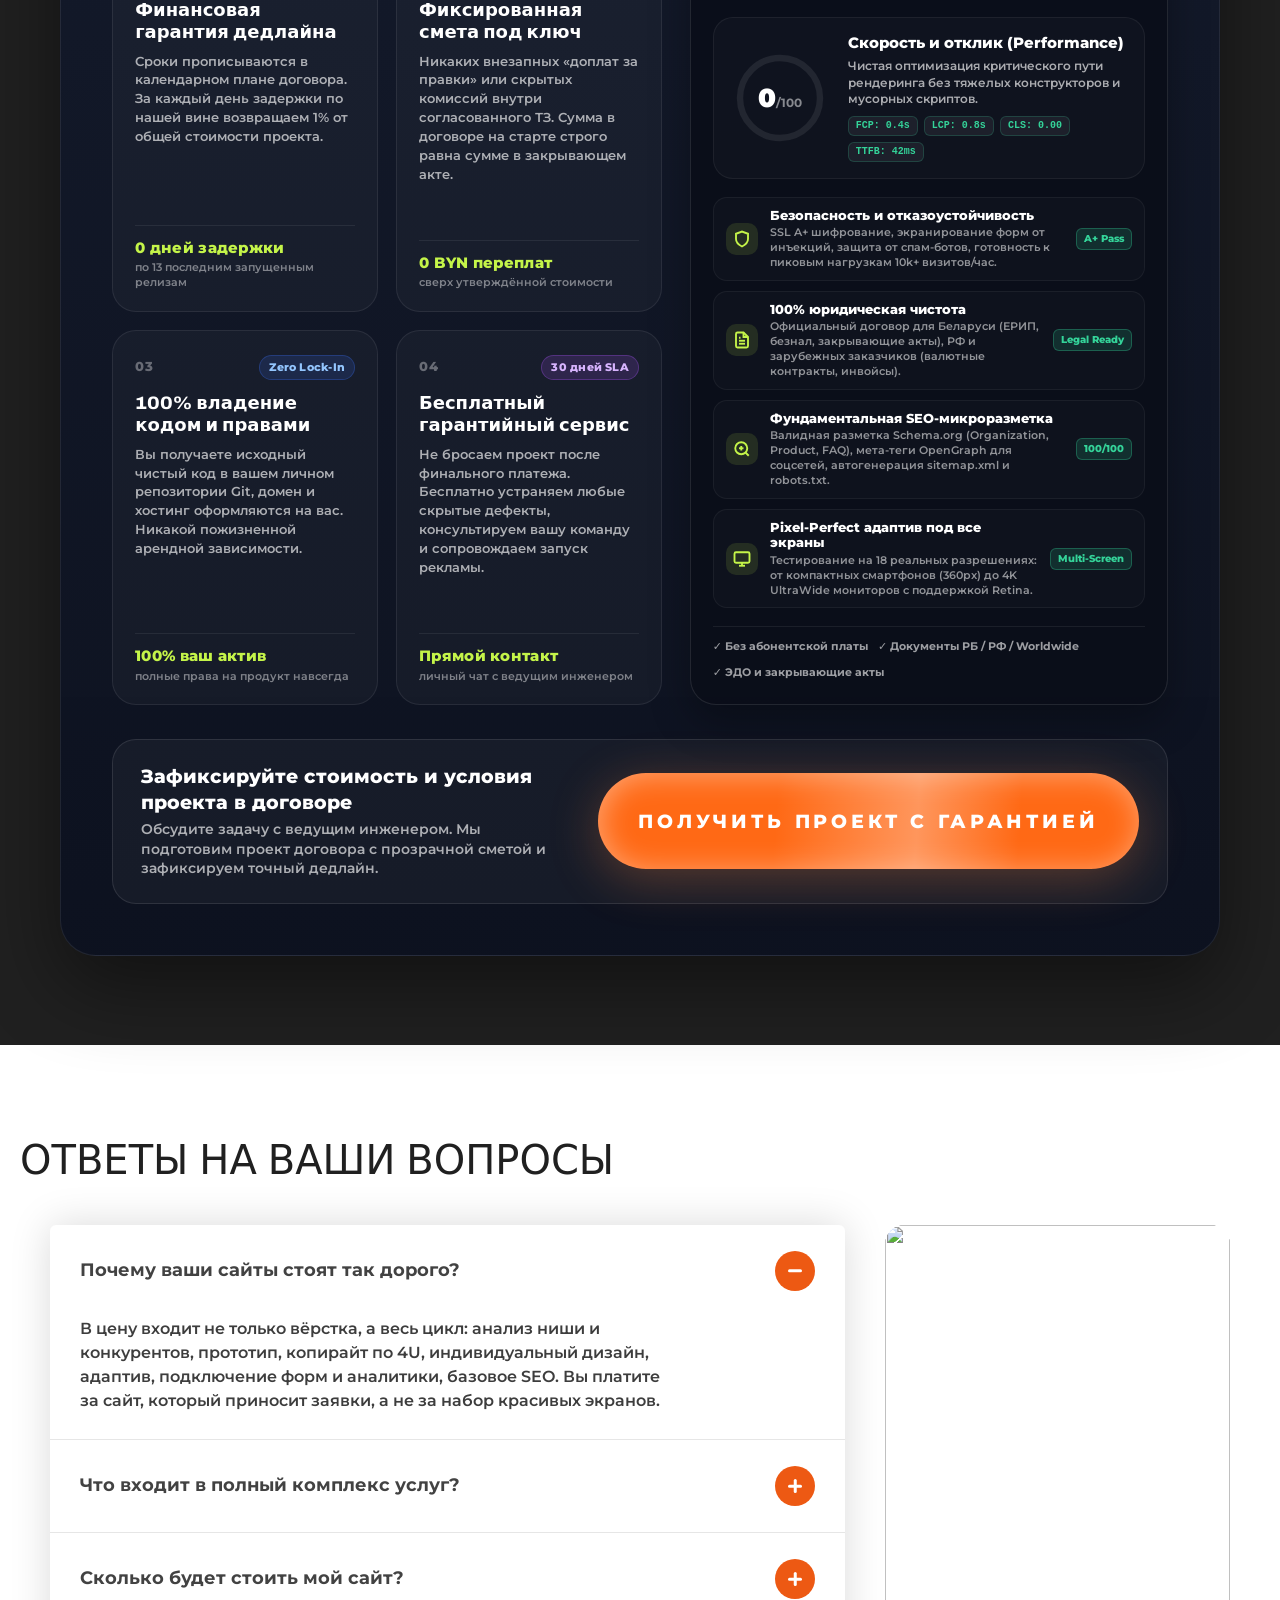
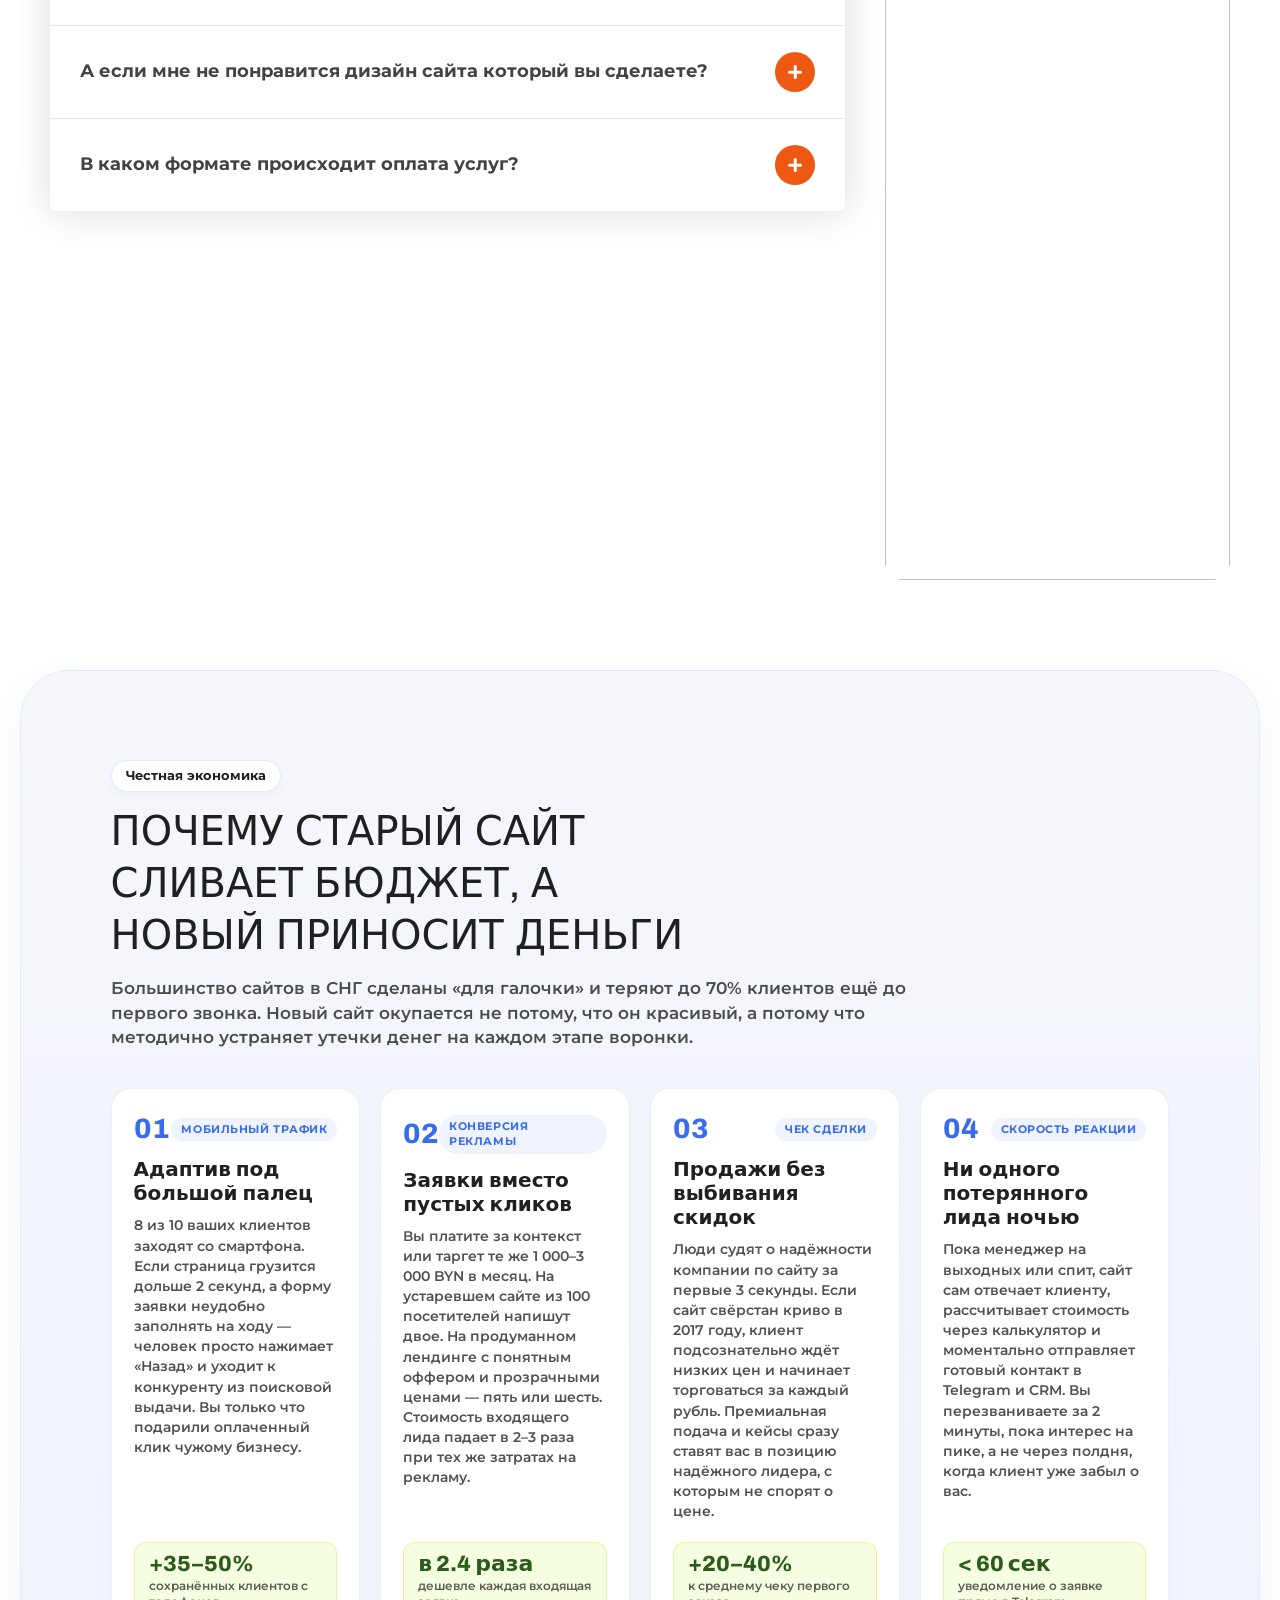
==== commit cd7d92f2: "feat: заявки уходят на почту, кнопки Telegram и WhatsApp рабочие Формы больше не притворяются, что з" ====
--- a/index.html
+++ b/index.html
@@ -2,113 +2,65 @@
 <html lang="ru">
 <head>
 <meta charset="utf-8">
-<script>
-/* Язык: ?lang= → localStorage → язык браузера + часовой пояс. Результат в window.KV_LANG; словарь и подстановка — i18n.js */
-(function(){var L="ru";try{var q=new URLSearchParams(location.search).get("lang");if(q==="en"||q==="ru"){localStorage.setItem("kv_lang",q)}var s=localStorage.getItem("kv_lang");if(s==="en"||s==="ru"){L=s}else{var langs=navigator.languages||[navigator.language||""];var ru=/^(ru|be|uk|kk|ky|uz|tg)\b/i;var tz="";try{tz=Intl.DateTimeFormat().resolvedOptions().timeZone||""}catch(e){}var cis=/^(Europe\/(Minsk|Moscow|Kaliningrad|Samara|Kirov|Volgograd|Astrakhan|Saratov|Ulyanovsk|Simferopol|Kiev|Kyiv)|Asia\/(Almaty|Qyzylorda|Aqtobe|Aqtau|Atyrau|Oral|Qostanay|Tashkent|Samarkand|Bishkek|Dushanbe|Yekaterinburg|Omsk|Novosibirsk|Barnaul|Tomsk|Novokuznetsk|Krasnoyarsk|Irkutsk|Chita|Yakutsk|Vladivostok|Magadan|Sakhalin|Kamchatka|Anadyr))$/;L=ru.test(langs[0]||"")||cis.test(tz)?"ru":"en"}}catch(e){}window.KV_LANG=L;var h=document.documentElement;h.lang=L;h.className+=" lang-"+L+(L==="en"?" i18n-wait":"")})();
-</script>
-<style>html.i18n-wait body{visibility:hidden}</style>
 <meta name="viewport" content="width=device-width, initial-scale=1">
-<title data-i18n="meta.title">Создание сайтов в Беларуси от 3 дней — KV-web</title>
-<meta data-i18n-content="meta.description" name="description" content="Маркетинговое агентство полного цикла KV-web: создание и продвижение сайтов в Беларуси под ключ. Лендинги, интернет-магазины, корпоративные сайты. Разработка от 3 дней.">
+<title>Создание сайтов в Беларуси от 3 дней — KV-web</title>
+<meta name="description" content="Маркетинговое агентство полного цикла KV-web: создание и продвижение сайтов в Беларуси под ключ. Лендинги, интернет-магазины, корпоративные сайты. Разработка от 3 дней.">
 <meta name="theme-color" content="#396CEB">
 <meta property="og:type" content="website">
-<meta property="og:locale" content="ru_BY" data-i18n-content="meta.og-locale">
+<meta property="og:locale" content="ru_BY">
 <meta property="og:site_name" content="KV-web">
-<meta data-i18n-content="meta.og-title" property="og:title" content="Создание сайтов в Беларуси от 3 дней">
-<meta data-i18n-content="meta.og-description" property="og:description" content="С 2018 года помогаем компаниям увеличить прибыль с помощью индивидуальных сайтов под ключ.">
-<meta property="og:image" content="https://kv-web.by/img/5a64a498352c.webp">
-<meta property="og:url" content="https://kv-web.by/">
-<link rel="canonical" href="https://kv-web.by/">
-<link rel="preload" href="fonts/montserrat-cyrillic.woff2" as="font" type="font/woff2" crossorigin>
-<link rel="preload" href="fonts/montserrat-latin.woff2" as="font" type="font/woff2" crossorigin>
-<link rel="stylesheet" href="fonts/fonts.css?v=20260914b">
+<meta property="og:title" content="Создание сайтов в Беларуси от 3 дней">
+<meta property="og:description" content="Уже более 4 лет помогаем компаниям увеличить прибыль с помощью индивидуальных сайтов под ключ.">
+<meta property="og:image" content="img/5a64a498352c.webp">
+<link rel="preconnect" href="https://fonts.googleapis.com">
+<link rel="preconnect" href="https://fonts.gstatic.com" crossorigin>
+<link href="https://fonts.googleapis.com/css2?family=Archivo:wdth,wght@100..125,400..700&family=Montserrat:wght@400..800&display=swap" rel="stylesheet">
 <script>document.documentElement.classList.add('js')</script>
-<link rel="stylesheet" href="style.css?v=20260914c">
-<script src="vendor/three.min.js" defer></script>
-<script type="application/ld+json">
-{
-  "@context": "https://schema.org",
-  "@graph": [
-    {
-      "@type": "Organization",
-      "@id": "https://kv-web.by/#org",
-      "name": "KV-web",
-      "url": "https://kv-web.by/",
-      "logo": "https://kv-web.by/img/5a64a498352c.webp",
-      "foundingDate": "2018",
-      "description": "Маркетинговое агентство полного цикла: создание сайтов, интернет-магазинов, iOS-приложений и Telegram Mini Apps, SEO и реклама.",
-      "areaServed": ["BY", "RU", "KZ", "AE", "US", "GB", "DE"],
-      "contactPoint": { "@type": "ContactPoint", "contactType": "sales", "telephone": "+375290000000", "email": "info@kv-web.ru", "availableLanguage": ["ru", "en"] }
-    },
-    {
-      "@type": "WebSite",
-      "@id": "https://kv-web.by/#site",
-      "url": "https://kv-web.by/",
-      "name": "KV-web",
-      "inLanguage": ["ru", "en"],
-      "publisher": { "@id": "https://kv-web.by/#org" }
-    },
-    {
-      "@type": "FAQPage",
-      "mainEntity": [
-        { "@type": "Question", "name": "Почему ваши сайты стоят так дорого?", "acceptedAnswer": { "@type": "Answer", "text": "В цену входит не только вёрстка, но и весь цикл: анализ ниши и конкурентов, прототип, копирайт по 4U, индивидуальный дизайн, адаптив, подключение форм и аналитики, базовое SEO." } },
-        { "@type": "Question", "name": "Что входит в полный комплекс услуг?", "acceptedAnswer": { "@type": "Answer", "text": "Маркетинговый анализ, прототип и структура, продающие тексты, дизайн, чистая адаптивная вёрстка, мобильная адаптация, интеграция с CRM, веб-аналитика, служебные страницы, базовая SEO-оптимизация и техподдержка первый месяц." } },
-        { "@type": "Question", "name": "Сколько будет стоить мой сайт?", "acceptedAnswer": { "@type": "Answer", "text": "Лендинг — от 1 390 BYN, конверсионный сайт для бизнеса — от 2 240 BYN, PRO-пакет — от 3 360 BYN. Точная сумма зависит от количества блоков, сложности дизайна и функционала." } },
-        { "@type": "Question", "name": "А если мне не понравится дизайн сайта, который вы сделаете?", "acceptedAnswer": { "@type": "Answer", "text": "До отрисовки мы согласуем 1–2 варианта стилистики, поэтому направление вы утверждаете до основной работы. Правки внутри согласованной концепции входят в стоимость." } },
-        { "@type": "Question", "name": "В каком формате происходит оплата услуг?", "acceptedAnswer": { "@type": "Answer", "text": "По договору, двумя частями: предоплата на старте и остаток после сдачи проекта. Работаем с физлицами, ИП и юрлицами, закрывающие документы предоставляем." } }
-      ]
-    }
-  ]
-}
-</script>
+<link rel="stylesheet" href="style.css">
+  <script src="https://cdnjs.cloudflare.com/ajax/libs/three.js/r128/three.min.js"></script>
 </head>
 <body>
 
-<a data-i18n="page.pereyti-k-soderzhimomu" class="skip" href="#main">Перейти к содержимому</a>
+<a class="skip" href="#main">Перейти к содержимому</a>
 <div class="progress" aria-hidden="true"><span class="progress__bar"></span></div>
 
 <!-- ============ ШАПКА ============ -->
 <header class="site-header" id="top">
   <div class="wrap">
     <div class="navbar">
-      <a data-i18n-aria-label="top.label.kv-web-na" class="brand" href="#top" aria-label="KV-web — на главную">
+      <a class="brand" href="#top" aria-label="KV-web — на главную">
         <span class="brand__mark" aria-hidden="true">
           <svg viewBox="0 0 40 32" fill="none" role="img"><path d="M2 2h6.4v11.3L18.2 2h7.9L15.9 14.1 26.6 30h-7.7l-7.2-11-3.3 3.8V30H2V2Z" fill="currentColor"/><rect x="29" y="19" width="11" height="11" rx="3.5" fill="#396CEB"/></svg>
         </span>
         <span class="brand__txt">
           <b>KV<i>WEB</i></b>
-          <small data-i18n="top.marketingovoe-agentstvo-polnogo-tsikla">Маркетинговое агентство<br>полного цикла</small>
+          <small>Маркетинговое агентство<br>полного цикла</small>
         </span>
       </a>
 
-      <button data-i18n-aria-label="top.label.otkryt-menyu" class="burger" type="button" aria-expanded="false" aria-controls="mainnav" aria-label="Открыть меню">
+      <button class="burger" type="button" aria-expanded="false" aria-controls="mainnav" aria-label="Открыть меню">
         <span></span><span></span><span></span>
       </button>
 
-      <nav data-i18n-aria-label="top.label.osnovnaya-navigatsiya" class="mainnav" id="mainnav" aria-label="Основная навигация">
+      <nav class="mainnav" id="mainnav" aria-label="Основная навигация">
         <ul class="mainnav__list">
-          <li><a data-i18n="top.keysy" href="#cases">Кейсы</a></li>
+          <li><a href="#cases">Кейсы</a></li>
           <li class="has-sub">
-            <button data-i18n="top.uslugi" type="button" class="subtoggle" aria-expanded="false" aria-controls="sub-services">Услуги<svg viewBox="0 0 10 6" aria-hidden="true"><path d="M1 1l4 4 4-4" stroke="currentColor" stroke-width="1.6" fill="none" stroke-linecap="round"/></svg></button>
+            <button type="button" class="subtoggle" aria-expanded="false" aria-controls="sub-services">Услуги<svg viewBox="0 0 10 6" aria-hidden="true"><path d="M1 1l4 4 4-4" stroke="currentColor" stroke-width="1.6" fill="none" stroke-linecap="round"/></svg></button>
             <ul class="submenu" id="sub-services">
-              <li><a data-i18n="top.sozdanie-lendinga" href="#pricing">Создание лендинга</a></li>
-              <li><a data-i18n="top.internet-magazin" href="#types">Интернет-магазин</a></li>
-              <li><a data-i18n="top.korporativnyy-sayt" href="#types">Корпоративный сайт</a></li>
-              <li><a data-i18n="top.seo-prodvizhenie" href="#promo">SEO продвижение</a></li>
-              <li><a data-i18n="top.kontekstnaya-reklama" href="#promo">Контекстная реклама</a></li>
+              <li><a href="#pricing">Создание лендинга</a></li>
+              <li><a href="#types">Интернет-магазин</a></li>
+              <li><a href="#types">Корпоративный сайт</a></li>
+              <li><a href="#promo">SEO продвижение</a></li>
+              <li><a href="#promo">Контекстная реклама</a></li>
             </ul>
           </li>
-          <li><a data-i18n="top.o-nas" href="#about">О нас</a></li>
-          <li><a data-i18n="top.okupaemost" href="#roi">Окупаемость</a></li>
-          <li><a data-i18n="top.kontakty" href="#contacts">Контакты</a></li>
+          <li><a href="#about">О нас</a></li>
+          <li><a href="#roi">Окупаемость</a></li>
+          <li><a href="#contacts">Контакты</a></li>
         </ul>
-        <a data-i18n="top.poluchit-predlozhenie" class="btn btn--orange btn--sm mainnav__cta" href="#offer">Получить предложение</a>
+        <a class="btn btn--orange btn--sm mainnav__cta" href="#offer">Получить предложение</a>
       </nav>
-
-      <div class="langsw" role="group" aria-label="Язык" data-i18n-aria-label="top.lang">
-        <button type="button" class="langsw__btn" data-lang="ru" lang="ru">RU</button>
-        <button type="button" class="langsw__btn" data-lang="en" lang="en">EN</button>
-      </div>
     </div>
   </div>
 </header>
@@ -124,9 +76,9 @@
   <div class="wrap">
     <div class="hero__card" data-hero>
       <div class="hero__text">
-        <h1 class="hero__h1"><span class="line"><span data-i18n="hero.sozdanie-saytov">Создание сайтов</span></span><span class="line"><span data-i18n="hero.v-belarusi">в Беларуси</span></span><span class="line"><span data-i18n="hero.ot-3-dney" class="hero__accent-days">от 3 дней</span></span></h1>
-        <p data-i18n="hero.uzhe-bolee-4-let" class="hero__lead" data-hero-el>С 2018 года мы помогаем компаниям увеличить прибыль и быть более узнаваемыми на рынке с помощью разработки индивидуальных сайтов под ключ</p>
-        <a data-i18n="hero.rasschitat-stoimost-sayta" class="btn btn--orange btn--lg" href="#quiz" data-hero-el>Рассчитать стоимость сайта</a>
+        <h1 class="hero__h1"><span class="line"><span>Создание сайтов</span></span><span class="line"><span>в Беларуси</span></span><span class="line"><span class="hero__accent-days">от 3 дней</span></span></h1>
+        <p class="hero__lead" data-hero-el>Уже более 4 лет мы помогаем компаниям увеличить прибыль и быть более узнаваемыми на рынке с помощью разработки индивидуальных сайтов под ключ</p>
+        <a class="btn btn--orange btn--lg" href="#quiz" data-hero-el>Рассчитать стоимость сайта</a>
       </div>
       <div class="hero__pic" data-hero-el>
         <div class="hero-stage" id="heroStage">
@@ -136,74 +88,74 @@
               <span class="hero-cue__ping-ring"></span>
               <span class="hero-cue__ping-dot"></span>
             </span>
-            <span data-i18n="hero.navedi-na-nas" class="hero-cue__txt">Наведи на нас</span>
+            <span class="hero-cue__txt">Наведи на нас</span>
             <span class="hero-cue__chip">
               <svg width="12" height="12" viewBox="0 0 24 24" fill="none" stroke="currentColor" stroke-width="2.8" stroke-linecap="round" stroke-linejoin="round"><path d="M12 5v14M19 12l-7 7-7-7"/></svg>
             </span>
           </div>
 
-          <img data-i18n-alt="hero.alt.razrabotka-saytov-i" class="hero-stage__img" src="img/5a64a498352c.webp" width="697" height="614" alt="Разработка сайтов и приложений нашей командой" fetchpriority="high" decoding="async">
+          <img class="hero-stage__img" src="img/5a64a498352c.webp" width="697" height="614" alt="Разработка сайтов и приложений нашей командой" fetchpriority="high" decoding="async">
 
           <!-- 1. Лампочка: Концепция и логика -->
-          <div data-i18n-aria-label="hero.label.kontseptsiya-i-logika" class="hero-spot hero-spot--bulb" style="left: 45%; top: 3%; width: 17%; height: 19%; border-radius: 50% 50% 35% 35%;" tabindex="0" role="button" aria-label="Концепция и логика">
+          <div class="hero-spot hero-spot--bulb" style="left: 45%; top: 3%; width: 17%; height: 19%; border-radius: 50% 50% 35% 35%;" tabindex="0" role="button" aria-label="Концепция и логика">
             <div class="hero-spot__pop hero-spot__pop--bottom">
-              <div data-i18n="hero.kontseptsiya" class="hero-spot__tag">Концепция</div>
-              <div data-i18n="hero.dumaem-golovoy-a-ne" class="hero-spot__title">Думаем головой, а не шаблонами</div>
-              <p data-i18n="hero.vnikaem-v-vash-biznes" class="hero-spot__desc">Вникаем в ваш бизнес до строчки кода. Продумываем логику и структуру так, чтобы сайт реально приносил заявки, а не просто висел в интернете.</p>
+              <div class="hero-spot__tag">Концепция</div>
+              <div class="hero-spot__title">Думаем головой, а не шаблонами</div>
+              <p class="hero-spot__desc">Вникаем в ваш бизнес до строчки кода. Продумываем логику и структуру так, чтобы сайт реально приносил заявки, а не просто висел в интернете.</p>
             </div>
           </div>
 
           <!-- 2. IDE / Окна с кодом и {...} -->
-          <div data-i18n-aria-label="hero.label.nativnaya-razrabotka" class="hero-spot hero-spot--code" style="left: 6%; top: 20%; width: 33%; height: 40%; border-radius: 20px;" tabindex="0" role="button" aria-label="Нативная разработка">
+          <div class="hero-spot hero-spot--code" style="left: 6%; top: 20%; width: 33%; height: 40%; border-radius: 20px;" tabindex="0" role="button" aria-label="Нативная разработка">
             <div class="hero-spot__pop hero-spot__pop--right">
-              <div data-i18n="hero.razrabotka" class="hero-spot__tag">Разработка</div>
-              <div data-i18n="hero.chestnyy-nativnyy-kod" class="hero-spot__title">Честный нативный код</div>
-              <p data-i18n="hero.pishem-bystryy-veb-i" class="hero-spot__desc">Пишем быстрый веб и нативные приложения под iOS на Swift. Без тормозных конструкторов и раздутых библиотек — страницы открываются мгновенно (от 0.8 сек).</p>
+              <div class="hero-spot__tag">Разработка</div>
+              <div class="hero-spot__title">Честный нативный код</div>
+              <p class="hero-spot__desc">Пишем быстрый веб и нативные приложения под iOS на Swift. Без тормозных конструкторов и раздутых библиотек — страницы открываются мгновенно (от 0.8 сек).</p>
             </div>
           </div>
 
           <!-- 3. Зеленый бабл: Сроки и гарантия -->
-          <div data-i18n-aria-label="hero.label.sroki-i-garantiya" class="hero-spot hero-spot--speed" style="left: 77%; top: 13%; width: 22%; height: 26%; border-radius: 50%;" tabindex="0" role="button" aria-label="Сроки и гарантия">
+          <div class="hero-spot hero-spot--speed" style="left: 77%; top: 13%; width: 22%; height: 26%; border-radius: 50%;" tabindex="0" role="button" aria-label="Сроки и гарантия">
             <div class="hero-spot__pop hero-spot__pop--left">
-              <div data-i18n="hero.skorost" class="hero-spot__tag">Скорость</div>
-              <div data-i18n="hero.zapusk-ot-3-dney" class="hero-spot__title">Запуск от 3 дней без задержек</div>
-              <p data-i18n="hero.sroki-i-etapy-zhestko" class="hero-spot__desc">Сроки и этапы жестко фиксируем в договоре. Не кормим завтраками: если обещали релиз к дате — значит сайт готов и протестирован вовремя.</p>
+              <div class="hero-spot__tag">Скорость</div>
+              <div class="hero-spot__title">Запуск от 3 дней без задержек</div>
+              <p class="hero-spot__desc">Сроки и этапы жестко фиксируем в договоре. Не кормим завтраками: если обещали релиз к дате — значит сайт готов и протестирован вовремя.</p>
             </div>
           </div>
 
           <!-- 4. Шестерёнка: Автоматизация и интеграции -->
-          <div data-i18n-aria-label="hero.label.avtomatizatsiya-i-integratsii" class="hero-spot hero-spot--gear" style="left: 73%; top: 46%; width: 20%; height: 21%; border-radius: 18px;" tabindex="0" role="button" aria-label="Автоматизация и интеграции">
+          <div class="hero-spot hero-spot--gear" style="left: 73%; top: 46%; width: 20%; height: 21%; border-radius: 18px;" tabindex="0" role="button" aria-label="Автоматизация и интеграции">
             <div class="hero-spot__pop hero-spot__pop--left">
-              <div data-i18n="hero.integratsii" class="hero-spot__tag">Интеграции</div>
-              <div data-i18n="hero.podklyuchaem-vse-pod-klyuch" class="hero-spot__title">Подключаем всё под ключ</div>
-              <p data-i18n="hero.svyazyvaem-proekt-s-telegram" class="hero-spot__desc">Связываем проект с Telegram-ботами, CRM, 1С и онлайн-оплатой за 1–2 дня. Заявки сразу летят вам в карман, рутина менеджеров сокращается до минимума.</p>
+              <div class="hero-spot__tag">Интеграции</div>
+              <div class="hero-spot__title">Подключаем всё под ключ</div>
+              <p class="hero-spot__desc">Связываем проект с Telegram-ботами, CRM, 1С и онлайн-оплатой за 1–2 дня. Заявки сразу летят вам в карман, рутина менеджеров сокращается до минимума.</p>
             </div>
           </div>
 
           <!-- 5. Рейтинг 5 звёзд: Опыт с 2018 и честная цена -->
-          <div data-i18n-aria-label="hero.label.opyt-i-chestnaya" class="hero-spot hero-spot--rating" style="left: 68%; top: 68%; width: 29%; height: 13%; border-radius: 14px;" tabindex="0" role="button" aria-label="Опыт и честная цена">
+          <div class="hero-spot hero-spot--rating" style="left: 68%; top: 68%; width: 29%; height: 13%; border-radius: 14px;" tabindex="0" role="button" aria-label="Опыт и честная цена">
             <div class="hero-spot__pop hero-spot__pop--left">
-              <div data-i18n="hero.reputatsiya" class="hero-spot__tag">Репутация</div>
-              <div data-i18n="hero.opyt-s-2018-goda" class="hero-spot__title">Опыт с 2018 года и честные цены</div>
-              <p data-i18n="hero.my-srabotannaya-komanda-inzhenerov" class="hero-spot__desc">Мы — сработанная команда инженеров без офисного пафоса и раздутого штата. Поэтому отдаем премиальное качество по честной цене без агентских наценок.</p>
+              <div class="hero-spot__tag">Репутация</div>
+              <div class="hero-spot__title">Опыт с 2018 года и честные цены</div>
+              <p class="hero-spot__desc">Мы — сработанная команда инженеров без офисного пафоса и раздутого штата. Поэтому отдаем премиальное качество по честной цене без агентских наценок.</p>
             </div>
           </div>
 
           <!-- 6. Дизайн-карточка (горы слева): Индивидуальный UI -->
-          <div data-i18n-aria-label="hero.label.individualnyy-dizayn" class="hero-spot hero-spot--design" style="left: 17%; top: 60%; width: 20%; height: 21%; border-radius: 18px;" tabindex="0" role="button" aria-label="Индивидуальный дизайн">
+          <div class="hero-spot hero-spot--design" style="left: 17%; top: 60%; width: 20%; height: 21%; border-radius: 18px;" tabindex="0" role="button" aria-label="Индивидуальный дизайн">
             <div class="hero-spot__pop hero-spot__pop--right">
-              <div data-i18n="hero.dizayn" class="hero-spot__tag">Дизайн</div>
-              <div data-i18n="hero.interfeysy-za-kotorye-ne" class="hero-spot__title">Интерфейсы, за которые не стыдно</div>
-              <p data-i18n="hero.nikakih-zaezzhennyh-templeytov-iz" class="hero-spot__desc">Никаких заезженных темплейтов из сети. Создаем сочный, выверенный визуальный стиль под вашу аудиторию — сайт запоминается и вызывает доверие с первой секунды.</p>
+              <div class="hero-spot__tag">Дизайн</div>
+              <div class="hero-spot__title">Интерфейсы, за которые не стыдно</div>
+              <p class="hero-spot__desc">Никаких заезженных темплейтов из сети. Создаем сочный, выверенный визуальный стиль под вашу аудиторию — сайт запоминается и вызывает доверие с первой секунды.</p>
             </div>
           </div>
 
           <!-- 7. Разработчик по центру: Прямой контакт с нами -->
-          <div data-i18n-aria-label="hero.label.pryamaya-svyaz-s" class="hero-spot hero-spot--team" style="left: 39%; top: 31%; width: 29%; height: 40%; border-radius: 26px;" tabindex="0" role="button" aria-label="Прямая связь с разработчиками">
+          <div class="hero-spot hero-spot--team" style="left: 39%; top: 31%; width: 29%; height: 40%; border-radius: 26px;" tabindex="0" role="button" aria-label="Прямая связь с разработчиками">
             <div class="hero-spot__pop hero-spot__pop--bottom">
-              <div data-i18n="hero.komanda" class="hero-spot__tag">Команда</div>
-              <div data-i18n="hero.label.pryamaya-svyaz-s" class="hero-spot__title">Прямая связь с разработчиками</div>
-              <p data-i18n="hero.vy-obsuzhdaete-zadachi-napryamuyu" class="hero-spot__desc">Вы обсуждаете задачи напрямую с теми, кто делает проект. Никакого испорченного телефона через стажеров: любые правки и идеи решаем сразу в рабочем чате.</p>
+              <div class="hero-spot__tag">Команда</div>
+              <div class="hero-spot__title">Прямая связь с разработчиками</div>
+              <p class="hero-spot__desc">Вы обсуждаете задачи напрямую с теми, кто делает проект. Никакого испорченного телефона через стажеров: любые правки и идеи решаем сразу в рабочем чате.</p>
             </div>
           </div>
         </div>
@@ -215,36 +167,36 @@
 <!-- ============ КВИЗ ============ -->
 <section class="quiz-sec" id="quiz">
   <div class="wrap">
-    <h2 data-i18n="quiz.poluchite-raschet-stoimosti-vashego" class="h2">Получите расчёт стоимости вашего сайта, ответив на несколько вопросов</h2>
+    <h2 class="h2">Получите расчёт стоимости вашего сайта ответив на 6 вопросов</h2>
     <span class="star star--b quiz-sec__s1" aria-hidden="true"></span>
 
     <form class="quiz reveal" id="quizForm" novalidate>
       <div class="quiz__bar">
         <div class="quiz__track"><div class="quiz__fill" id="quizFill"></div></div>
-        <span data-i18n="quiz.1-iz-5" class="quiz__count" id="quizCount">1 из 5</span>
+        <span class="quiz__count" id="quizCount">1 из 5</span>
       </div>
 
       <div class="quiz__body">
         <fieldset class="quiz__step is-active" data-step="1">
           <div class="quiz__cols">
             <div class="quiz__col">
-              <legend data-i18n="quiz.vasha-nisha-tematika-biznesa" class="quiz__q">Ваша ниша. Тематика бизнеса</legend>
-              <input data-i18n-placeholder="quiz.placeholder.stroitelstvo-domov-i" class="quiz__input" type="text" name="Ниша" placeholder="Строительство домов и квартир" autocomplete="off">
-              <p data-i18n="quiz.u-vas-est-prototip" class="quiz__q quiz__q--mt">У вас есть прототип сайта и копирайт?
-                <button data-i18n-data-hint="quiz.data-hint.prototip-shema-stranitsy" data-i18n-aria-label="quiz.label.chto-takoe-prototip" class="hint" type="button" aria-label="Что такое прототип и копирайт" data-hint="Прототип — схема страницы. Копирайт — готовые тексты. Если ничего нет, мы сделаем сами.">?</button>
+              <legend class="quiz__q">Ваша ниша. Тематика бизнеса</legend>
+              <input class="quiz__input" type="text" name="Ниша" placeholder="Строительство домов и квартир" autocomplete="off">
+              <p class="quiz__q quiz__q--mt">У вас есть прототип сайта и копирайт?
+                <button class="hint" type="button" aria-label="Что такое прототип и копирайт" data-hint="Прототип — схема страницы. Копирайт — готовые тексты. Если ничего нет, мы сделаем сами.">?</button>
               </p>
-              <label class="opt opt--radio"><input type="radio" name="Прототип" value="Да, всё есть"><span class="opt__mark"></span><span data-i18n="quiz.da-vse-est" class="opt__txt">Да, всё есть</span></label>
-              <label class="opt opt--radio"><input type="radio" name="Прототип" value="Есть только тексты"><span class="opt__mark"></span><span data-i18n="quiz.est-tolko-teksty" class="opt__txt">Есть только тексты</span></label>
-              <label class="opt opt--radio"><input type="radio" name="Прототип" value="Ничего нет"><span class="opt__mark"></span><span data-i18n="quiz.nichego-net" class="opt__txt">Ничего нет</span></label>
+              <label class="opt opt--radio"><input type="radio" name="Прототип" value="Да, всё есть"><span class="opt__mark"></span><span class="opt__txt">Да, всё есть</span></label>
+              <label class="opt opt--radio"><input type="radio" name="Прототип" value="Есть только тексты"><span class="opt__mark"></span><span class="opt__txt">Есть только тексты</span></label>
+              <label class="opt opt--radio"><input type="radio" name="Прототип" value="Ничего нет"><span class="opt__mark"></span><span class="opt__txt">Ничего нет</span></label>
             </div>
             <div class="quiz__col">
-              <p data-i18n="quiz.kakoy-funktsional-vam-neobhodim" class="quiz__q">Какой функционал вам необходим?</p>
-              <label class="opt"><input type="checkbox" name="Функционал" value="Формы заявки"><span class="opt__box"></span><span data-i18n="quiz.formy-zayavki" class="opt__txt">Формы заявки</span></label>
-              <label class="opt"><input type="checkbox" name="Функционал" value="Корзина"><span class="opt__box"></span><span data-i18n="quiz.korzina" class="opt__txt">Корзина</span></label>
-              <label class="opt"><input type="checkbox" name="Функционал" value="Анимационные эффекты"><span class="opt__box"></span><span data-i18n="quiz.animatsionnye-effekty" class="opt__txt">Анимационные эффекты</span></label>
-              <label class="opt"><input type="checkbox" name="Функционал" value="Калькулятор расчёта стоимости"><span class="opt__box"></span><span data-i18n="quiz.kalkulyator-rascheta-stoimosti" class="opt__txt">Калькулятор расчёта стоимости</span></label>
-              <label class="opt"><input type="checkbox" name="Функционал" value="Другое"><span class="opt__box"></span><span data-i18n="quiz.drugoe" class="opt__txt">Другое</span></label>
-              <label class="opt"><input type="checkbox" name="Функционал" value="Не разбираюсь в этом, подскажите вы"><span class="opt__box"></span><span data-i18n="quiz.ne-razbirayus-v-etom" class="opt__txt">Не разбираюсь в этом, подскажите вы</span></label>
+              <p class="quiz__q">Какой функционал вам необходим?</p>
+              <label class="opt"><input type="checkbox" name="Функционал" value="Формы заявки"><span class="opt__box"></span><span class="opt__txt">Формы заявки</span></label>
+              <label class="opt"><input type="checkbox" name="Функционал" value="Корзина"><span class="opt__box"></span><span class="opt__txt">Корзина</span></label>
+              <label class="opt"><input type="checkbox" name="Функционал" value="Анимационные эффекты"><span class="opt__box"></span><span class="opt__txt">Анимационные эффекты</span></label>
+              <label class="opt"><input type="checkbox" name="Функционал" value="Калькулятор расчёта стоимости"><span class="opt__box"></span><span class="opt__txt">Калькулятор расчёта стоимости</span></label>
+              <label class="opt"><input type="checkbox" name="Функционал" value="Другое"><span class="opt__box"></span><span class="opt__txt">Другое</span></label>
+              <label class="opt"><input type="checkbox" name="Функционал" value="Не разбираюсь в этом, подскажите вы"><span class="opt__box"></span><span class="opt__txt">Не разбираюсь в этом, подскажите вы</span></label>
             </div>
           </div>
         </fieldset>
@@ -252,18 +204,18 @@
         <fieldset class="quiz__step" data-step="2">
           <div class="quiz__cols">
             <div class="quiz__col">
-              <legend data-i18n="quiz.kakoy-tip-sayta-vam" class="quiz__q">Какой тип сайта вам нужен?</legend>
-              <label class="opt opt--radio"><input type="radio" name="Тип сайта" value="Лендинг"><span class="opt__mark"></span><span data-i18n="quiz.lending" class="opt__txt">Лендинг</span></label>
-              <label class="opt opt--radio"><input type="radio" name="Тип сайта" value="Сайт-визитка"><span class="opt__mark"></span><span data-i18n="quiz.sayt-vizitka" class="opt__txt">Сайт-визитка</span></label>
-              <label class="opt opt--radio"><input type="radio" name="Тип сайта" value="Интернет-магазин"><span class="opt__mark"></span><span data-i18n="top.internet-magazin" class="opt__txt">Интернет-магазин</span></label>
-              <label class="opt opt--radio"><input type="radio" name="Тип сайта" value="Корпоративный сайт"><span class="opt__mark"></span><span data-i18n="top.korporativnyy-sayt" class="opt__txt">Корпоративный сайт</span></label>
+              <legend class="quiz__q">Какой тип сайта вам нужен?</legend>
+              <label class="opt opt--radio"><input type="radio" name="Тип сайта" value="Лендинг"><span class="opt__mark"></span><span class="opt__txt">Лендинг</span></label>
+              <label class="opt opt--radio"><input type="radio" name="Тип сайта" value="Сайт-визитка"><span class="opt__mark"></span><span class="opt__txt">Сайт-визитка</span></label>
+              <label class="opt opt--radio"><input type="radio" name="Тип сайта" value="Интернет-магазин"><span class="opt__mark"></span><span class="opt__txt">Интернет-магазин</span></label>
+              <label class="opt opt--radio"><input type="radio" name="Тип сайта" value="Корпоративный сайт"><span class="opt__mark"></span><span class="opt__txt">Корпоративный сайт</span></label>
             </div>
             <div class="quiz__col">
-              <p data-i18n="quiz.na-kakoy-platforme" class="quiz__q">На какой платформе?</p>
-              <label class="opt opt--radio"><input type="radio" name="Платформа" value="Чистый код (HTML5 / React)"><span class="opt__mark"></span><span data-i18n="quiz.chistyy-kod-html5-react" class="opt__txt">Чистый код (HTML5 / React)</span></label>
+              <p class="quiz__q">На какой платформе?</p>
+              <label class="opt opt--radio"><input type="radio" name="Платформа" value="Чистый код (HTML5 / React)"><span class="opt__mark"></span><span class="opt__txt">Чистый код (HTML5 / React)</span></label>
               <label class="opt opt--radio"><input type="radio" name="Платформа" value="WordPress / CMS"><span class="opt__mark"></span><span class="opt__txt">WordPress / CMS</span></label>
-              <label class="opt opt--radio"><input type="radio" name="Платформа" value="Telegram Mini App / Сервис"><span class="opt__mark"></span><span data-i18n="quiz.telegram-mini-app-servis" class="opt__txt">Telegram Mini App / Сервис</span></label>
-              <label class="opt opt--radio"><input type="radio" name="Платформа" value="Не знаю, подскажите вы"><span class="opt__mark"></span><span data-i18n="quiz.ne-znayu-podskazhite-vy" class="opt__txt">Не знаю, подскажите вы</span></label>
+              <label class="opt opt--radio"><input type="radio" name="Платформа" value="Telegram Mini App / Сервис"><span class="opt__mark"></span><span class="opt__txt">Telegram Mini App / Сервис</span></label>
+              <label class="opt opt--radio"><input type="radio" name="Платформа" value="Не знаю, подскажите вы"><span class="opt__mark"></span><span class="opt__txt">Не знаю, подскажите вы</span></label>
             </div>
           </div>
         </fieldset>
@@ -271,18 +223,18 @@
         <fieldset class="quiz__step" data-step="3">
           <div class="quiz__cols">
             <div class="quiz__col">
-              <legend data-i18n="quiz.byudzhet-na-razrabotku" class="quiz__q">Бюджет на разработку</legend>
-              <label class="opt opt--radio"><input type="radio" name="Бюджет" value="до 2 300 BYN"><span class="opt__mark"></span><span data-i18n="quiz.do-2-300-byn" class="opt__txt">до 2 300 BYN</span></label>
-              <label class="opt opt--radio"><input type="radio" name="Бюджет" value="2 300 – 4 300 BYN"><span class="opt__mark"></span><span data-i18n="quiz.2300-4300" class="opt__txt">2 300 – 4 300 BYN</span></label>
-              <label class="opt opt--radio"><input type="radio" name="Бюджет" value="4 300 – 6 000 BYN"><span class="opt__mark"></span><span data-i18n="quiz.4300-6000" class="opt__txt">4 300 – 6 000 BYN</span></label>
-              <label class="opt opt--radio"><input type="radio" name="Бюджет" value="более 6 000 BYN"><span class="opt__mark"></span><span data-i18n="quiz.bolee-6-000-byn" class="opt__txt">более 6 000 BYN</span></label>
+              <legend class="quiz__q">Бюджет на разработку</legend>
+              <label class="opt opt--radio"><input type="radio" name="Бюджет" value="до 2 300 BYN"><span class="opt__mark"></span><span class="opt__txt">до 2 300 BYN</span></label>
+              <label class="opt opt--radio"><input type="radio" name="Бюджет" value="2 300 – 4 300 BYN"><span class="opt__mark"></span><span class="opt__txt">2 300 – 4 300 BYN</span></label>
+              <label class="opt opt--radio"><input type="radio" name="Бюджет" value="4 300 – 6 000 BYN"><span class="opt__mark"></span><span class="opt__txt">4 300 – 6 000 BYN</span></label>
+              <label class="opt opt--radio"><input type="radio" name="Бюджет" value="более 6 000 BYN"><span class="opt__mark"></span><span class="opt__txt">более 6 000 BYN</span></label>
             </div>
             <div class="quiz__col">
-              <p data-i18n="quiz.sroki-sozdaniya-sayta" class="quiz__q">Сроки создания сайта</p>
-              <label class="opt opt--radio"><input type="radio" name="Сроки" value="6-20 дней"><span class="opt__mark"></span><span data-i18n="quiz.6-20-dney" class="opt__txt">6–20 дней</span></label>
-              <label class="opt opt--radio"><input type="radio" name="Сроки" value="10-25 дней"><span class="opt__mark"></span><span data-i18n="quiz.10-25-dney" class="opt__txt">10–25 дней</span></label>
-              <label class="opt opt--radio"><input type="radio" name="Сроки" value="15-30 дней"><span class="opt__mark"></span><span data-i18n="quiz.15-30-dney" class="opt__txt">15–30 дней</span></label>
-              <label class="opt opt--radio"><input type="radio" name="Сроки" value="Не горит"><span class="opt__mark"></span><span data-i18n="quiz.ne-gorit" class="opt__txt">Не горит</span></label>
+              <p class="quiz__q">Сроки создания сайта</p>
+              <label class="opt opt--radio"><input type="radio" name="Сроки" value="6-20 дней"><span class="opt__mark"></span><span class="opt__txt">6–20 дней</span></label>
+              <label class="opt opt--radio"><input type="radio" name="Сроки" value="10-25 дней"><span class="opt__mark"></span><span class="opt__txt">10–25 дней</span></label>
+              <label class="opt opt--radio"><input type="radio" name="Сроки" value="15-30 дней"><span class="opt__mark"></span><span class="opt__txt">15–30 дней</span></label>
+              <label class="opt opt--radio"><input type="radio" name="Сроки" value="Не горит"><span class="opt__mark"></span><span class="opt__txt">Не горит</span></label>
             </div>
           </div>
         </fieldset>
@@ -290,17 +242,17 @@
         <fieldset class="quiz__step" data-step="4">
           <div class="quiz__cols">
             <div class="quiz__col">
-              <legend data-i18n="quiz.nuzhno-li-prodvizhenie-posle" class="quiz__q">Нужно ли продвижение после запуска?</legend>
-              <label class="opt"><input type="checkbox" name="Продвижение" value="SEO продвижение"><span class="opt__box"></span><span data-i18n="top.seo-prodvizhenie" class="opt__txt">SEO продвижение</span></label>
-              <label class="opt"><input type="checkbox" name="Продвижение" value="Контекстная реклама"><span class="opt__box"></span><span data-i18n="top.kontekstnaya-reklama" class="opt__txt">Контекстная реклама</span></label>
-              <label class="opt"><input type="checkbox" name="Продвижение" value="Таргетированная реклама"><span class="opt__box"></span><span data-i18n="quiz.targetirovannaya-reklama" class="opt__txt">Таргетированная реклама</span></label>
-              <label class="opt"><input type="checkbox" name="Продвижение" value="Пока не нужно"><span class="opt__box"></span><span data-i18n="quiz.poka-ne-nuzhno" class="opt__txt">Пока не нужно</span></label>
+              <legend class="quiz__q">Нужно ли продвижение после запуска?</legend>
+              <label class="opt"><input type="checkbox" name="Продвижение" value="SEO продвижение"><span class="opt__box"></span><span class="opt__txt">SEO продвижение</span></label>
+              <label class="opt"><input type="checkbox" name="Продвижение" value="Контекстная реклама"><span class="opt__box"></span><span class="opt__txt">Контекстная реклама</span></label>
+              <label class="opt"><input type="checkbox" name="Продвижение" value="Таргетированная реклама"><span class="opt__box"></span><span class="opt__txt">Таргетированная реклама</span></label>
+              <label class="opt"><input type="checkbox" name="Продвижение" value="Пока не нужно"><span class="opt__box"></span><span class="opt__txt">Пока не нужно</span></label>
             </div>
             <div class="quiz__col">
-              <p data-i18n="quiz.est-li-deystvuyuschiy-sayt" class="quiz__q">Есть ли действующий сайт?</p>
-              <label class="opt opt--radio"><input type="radio" name="Текущий сайт" value="Да, нужен редизайн"><span class="opt__mark"></span><span data-i18n="quiz.da-nuzhen-redizayn" class="opt__txt">Да, нужен редизайн</span></label>
-              <label class="opt opt--radio"><input type="radio" name="Текущий сайт" value="Да, но делаем новый"><span class="opt__mark"></span><span data-i18n="quiz.da-no-delaem-novyy" class="opt__txt">Да, но делаем новый</span></label>
-              <label class="opt opt--radio"><input type="radio" name="Текущий сайт" value="Нет, с нуля"><span class="opt__mark"></span><span data-i18n="quiz.net-s-nulya" class="opt__txt">Нет, с нуля</span></label>
+              <p class="quiz__q">Есть ли действующий сайт?</p>
+              <label class="opt opt--radio"><input type="radio" name="Текущий сайт" value="Да, нужен редизайн"><span class="opt__mark"></span><span class="opt__txt">Да, нужен редизайн</span></label>
+              <label class="opt opt--radio"><input type="radio" name="Текущий сайт" value="Да, но делаем новый"><span class="opt__mark"></span><span class="opt__txt">Да, но делаем новый</span></label>
+              <label class="opt opt--radio"><input type="radio" name="Текущий сайт" value="Нет, с нуля"><span class="opt__mark"></span><span class="opt__txt">Нет, с нуля</span></label>
             </div>
           </div>
         </fieldset>
@@ -308,24 +260,26 @@
         <fieldset class="quiz__step" data-step="5">
           <div class="quiz__cols">
             <div class="quiz__col">
-              <legend data-i18n="quiz.kuda-otpravit-raschet" class="quiz__q">Куда отправить расчёт?</legend>
-              <input data-i18n-placeholder="quiz.placeholder.vashe-imya" class="quiz__input" type="text" name="Имя" placeholder="Ваше имя" autocomplete="name" required>
-              <input data-i18n-placeholder="quiz.placeholder.nomer-telefona" class="quiz__input" type="tel" name="Телефон" placeholder="Номер телефона" autocomplete="tel" required>
+              <legend class="quiz__q">Куда отправить расчёт?</legend>
+              <input class="quiz__input" type="text" name="Имя" placeholder="Ваше имя" autocomplete="name" required>
+              <input class="quiz__input" type="tel" name="Телефон" placeholder="Номер телефона" autocomplete="tel" required>
             </div>
             <div class="quiz__col">
-              <p data-i18n="quiz.udobnyy-messendzher-dlya-svyazi" class="quiz__q">Удобный мессенджер для связи</p>
+              <p class="quiz__q">Удобный мессенджер для связи</p>
               <label class="opt"><input type="checkbox" name="Мессенджер" value="Telegram"><span class="opt__box"></span><span class="opt__txt">Telegram</span></label>
               <label class="opt"><input type="checkbox" name="Мессенджер" value="WhatsApp"><span class="opt__box"></span><span class="opt__txt">WhatsApp</span></label>
-              <p data-i18n="quiz.otpravlyaya-formu-vy-soglashaetes" class="consent consent--dark">Отправляя форму, вы соглашаетесь на <a href="privacy.html" data-i18n-href="link.privacy">обработку персональных данных</a></p>
+              <textarea class="quiz__input quiz__input--area" name="Сообщение" placeholder="Что нужно сделать" rows="3"></textarea>
+              <label class="hp">Компания<input name="company" tabindex="-1" autocomplete="off"></label>
+              <p class="consent consent--dark">Отправляя форму вы соглашаетесь на <a href="#contacts">обработку персональных данных</a></p>
             </div>
           </div>
         </fieldset>
       </div>
 
       <div class="quiz__nav">
-        <button data-i18n="quiz.nazad" class="btn btn--ghost-lime" type="button" id="quizBack" hidden>Назад</button>
-        <button data-i18n="quiz.dalee" class="btn btn--lime" type="button" id="quizNext">Далее</button>
-        <button data-i18n="quiz.poluchit-raschet" class="btn btn--lime" type="submit" id="quizSend" hidden>Получить расчёт</button>
+        <button class="btn btn--ghost-lime" type="button" id="quizBack" hidden>Назад</button>
+        <button class="btn btn--lime" type="button" id="quizNext">Далее</button>
+        <button class="btn btn--lime" type="submit" id="quizSend" hidden>Получить расчёт</button>
       </div>
       <p class="formmsg" role="status" aria-live="polite"></p>
     </form>
@@ -337,27 +291,27 @@
 <section class="why">
   <div class="wrap">
     <div class="why__card reveal">
-      <h2 data-i18n="why.pochemu-my" class="h2">Почему мы?</h2>
+      <h2 class="h2">Почему мы?</h2>
       <div class="why__grid stagger">
-        <figure class="why__pic"><img data-i18n-alt="why.alt.komanda-obsuzhdaet-strukturu" src="img/84d45ab1aa05.webp" width="300" height="190" alt="Команда обсуждает структуру будущего сайта" loading="lazy" decoding="async"></figure>
+        <figure class="why__pic"><img src="img/84d45ab1aa05.webp" width="300" height="190" alt="Команда обсуждает структуру будущего сайта" loading="lazy" decoding="async"></figure>
         <div class="why__item">
-          <h3 data-i18n="why.sozdaem-sayt-v-komplekse">Создаём сайт в комплексе</h3>
-          <p data-i18n="why.my-berem-na-sebya">Мы берём на себя весь маркетинг, создаём индивидуальный дизайн вашего сайта, вёрстаем и продвигаем в интернете</p>
-        </div>
-        <figure class="why__pic"><img data-i18n-alt="why.alt.dizayner-rabotaet-nad" src="img/e9f818deea27.webp" width="300" height="190" alt="Дизайнер работает над интерфейсом" loading="lazy" decoding="async"></figure>
+          <h3>Создаём сайт в комплексе</h3>
+          <p>Мы берём на себя весь маркетинг, создаём индивидуальный дизайн вашего сайта, вёрстаем и продвигаем в интернете</p>
+        </div>
+        <figure class="why__pic"><img src="img/e9f818deea27.webp" width="300" height="190" alt="Дизайнер работает над интерфейсом" loading="lazy" decoding="async"></figure>
         <div class="why__item">
-          <h3 data-i18n="why.krutoe-kachestvo-vsem">Крутое качество всем</h3>
-          <p data-i18n="why.zanimaemsya-razrabotkoy-individualnogo-say">Занимаемся разработкой индивидуального сайта для всех — от стартапов до крупных корпораций на рынке</p>
-        </div>
-        <figure class="why__pic"><img data-i18n-alt="why.alt.grafik-rosta-pribyli" src="img/f4f79d60dd78.webp" width="300" height="190" alt="График роста прибыли компании" loading="lazy" decoding="async"></figure>
+          <h3>Крутое качество всем</h3>
+          <p>Занимаемся разработкой индивидуального сайта для всех — от стартапов до крупных корпораций на рынке</p>
+        </div>
+        <figure class="why__pic"><img src="img/f4f79d60dd78.webp" width="300" height="190" alt="График роста прибыли компании" loading="lazy" decoding="async"></figure>
         <div class="why__item">
-          <h3 data-i18n="why.my-rabotaem-radi-deneg">Мы работаем ради денег</h3>
-          <p data-i18n="why.ponimaem-dlya-chego-vy">Понимаем, для чего вы здесь — вы хотите зарабатывать больше, замечательно. Мы вам в этом поможем</p>
-        </div>
-        <figure class="why__pic"><img data-i18n-alt="why.alt.bonusy-dlya-klientov" src="img/e3a677203633.webp" width="300" height="190" alt="Бонусы для клиентов агентства" loading="lazy" decoding="async"></figure>
+          <h3>Мы работаем ради денег</h3>
+          <p>Понимаем для чего вы здесь — вы хотите зарабатывать больше, замечательно. Мы вам в этом поможем</p>
+        </div>
+        <figure class="why__pic"><img src="img/e3a677203633.webp" width="300" height="190" alt="Бонусы для клиентов агентства" loading="lazy" decoding="async"></figure>
         <div class="why__item">
-          <h3 data-i18n="why.dlya-kazhdogo-bonusy">Для каждого <span class="accent">БОНУСЫ</span></h3>
-          <p data-i18n="why.my-vsegda-staraemsya-dat">Мы всегда стараемся дать больше, т.к. понимаем, что сарафанка приводит больше всего клиентов</p>
+          <h3>Для каждого <span class="accent">БОНУСЫ</span></h3>
+          <p>Мы всегда стараемся дать больше, т.к понимаем, что сарафанка приводит больше всего клиентов</p>
         </div>
       </div>
     </div>
@@ -367,18 +321,18 @@
 <!-- ============ ТИПЫ САЙТОВ + КЕЙСЫ ============ -->
 <section class="dark-block" id="types">
   <div class="wrap">
-    <h2 data-i18n="types.sayty-i-prilozheniya-kotorye" class="h2 h2--light">Сайты и приложения, которые мы создаём</h2>
+    <h2 class="h2 h2--light">Сайты и приложения, которые мы создаём</h2>
     <span class="star star--o types__s1" aria-hidden="true"></span>
 
     <ul class="types stagger">
-      <li class="type" style="--tile:57,108,235"><span class="type__ico" aria-hidden="true"><img class="type__ico-b" src="img/47549c0b1de8.webp" width="120" height="120" alt="" loading="lazy" decoding="async"><img class="type__ico-t" src="img/7371eb2b2267.webp" width="120" height="120" alt="" loading="lazy" decoding="async"></span><span data-i18n="top.sozdanie-lendinga">Создание лендинга</span></li>
-      <li class="type" style="--tile:213,28,127"><span class="type__ico" aria-hidden="true"><img class="type__ico-b" src="img/11d4be5b8868.webp" width="120" height="120" alt="" loading="lazy" decoding="async"><img class="type__ico-t" src="img/e3c90b1a0425.webp" width="120" height="120" alt="" loading="lazy" decoding="async"></span><span data-i18n="types.prilozheniya-pod-ios">Приложения под iOS</span></li>
-      <li class="type" style="--tile:135,134,255"><span class="type__ico" aria-hidden="true"><img class="type__ico-b" src="img/32ed02815300.webp" width="120" height="120" alt="" loading="lazy" decoding="async"><img class="type__ico-t" src="img/1029248775af.webp" width="120" height="120" alt="" loading="lazy" decoding="async"></span><span data-i18n="types.ekspress-lending">Экспресс-лендинг</span></li>
-      <li class="type" style="--tile:55,186,170"><span class="type__ico" aria-hidden="true"><img class="type__ico-b" src="img/b5cead89f389.webp" width="120" height="120" alt="" loading="lazy" decoding="async"><img class="type__ico-t" src="img/60d59f90d20d.webp" width="120" height="120" alt="" loading="lazy" decoding="async"></span><span data-i18n="quiz.sayt-vizitka">Сайт-визитка</span></li>
-      <li class="type" style="--tile:237,89,19"><span class="type__ico" aria-hidden="true"><img class="type__ico-b" src="img/dfcda74abd84.webp" width="120" height="120" alt="" loading="lazy" decoding="async"><img class="type__ico-t" src="img/84d99e954739.webp" width="120" height="120" alt="" loading="lazy" decoding="async"></span><span data-i18n="top.internet-magazin">Интернет-магазин</span></li>
-      <li class="type" style="--tile:200,38,50"><span class="type__ico" aria-hidden="true"><img class="type__ico-b" src="img/0623945086af.webp" width="120" height="120" alt="" loading="lazy" decoding="async"><img class="type__ico-t" src="img/a85980da4005.webp" width="120" height="120" alt="" loading="lazy" decoding="async"></span><span data-i18n="types.sayt-na-wordpress">Сайт на WordPress</span></li>
-      <li class="type" style="--tile:135,57,235"><span class="type__ico" aria-hidden="true"><img class="type__ico-b" src="img/1c84c64f869a.webp" width="120" height="120" alt="" loading="lazy" decoding="async"><img class="type__ico-t" src="img/e28080144fcc.webp" width="120" height="120" alt="" loading="lazy" decoding="async"></span><span data-i18n="top.korporativnyy-sayt">Корпоративный сайт</span></li>
-      <li class="type" style="--tile:35,150,237"><span class="type__ico" aria-hidden="true"><img class="type__ico-b" src="img/1edd8ef9ee8d.webp" width="120" height="120" alt="" loading="lazy" decoding="async"><img class="type__ico-t" src="img/1e832fa8e5b9.webp" width="120" height="120" alt="" loading="lazy" decoding="async"></span><span data-i18n="types.dizayn-redizayn-sayta">Дизайн / редизайн сайта</span></li>
+      <li class="type" style="--tile:57,108,235"><span class="type__ico" aria-hidden="true"><img class="type__ico-b" src="img/47549c0b1de8.webp" width="120" height="120" alt="" loading="lazy" decoding="async"><img class="type__ico-t" src="img/7371eb2b2267.webp" width="120" height="120" alt="" loading="lazy" decoding="async"></span><span>Создание лендинга</span></li>
+      <li class="type" style="--tile:213,28,127"><span class="type__ico" aria-hidden="true"><img class="type__ico-b" src="img/11d4be5b8868.webp" width="120" height="120" alt="" loading="lazy" decoding="async"><img class="type__ico-t" src="img/e3c90b1a0425.webp" width="120" height="120" alt="" loading="lazy" decoding="async"></span><span>Приложения под iOS</span></li>
+      <li class="type" style="--tile:135,134,255"><span class="type__ico" aria-hidden="true"><img class="type__ico-b" src="img/32ed02815300.webp" width="120" height="120" alt="" loading="lazy" decoding="async"><img class="type__ico-t" src="img/1029248775af.webp" width="120" height="120" alt="" loading="lazy" decoding="async"></span><span>Экспресс-лендинг</span></li>
+      <li class="type" style="--tile:55,186,170"><span class="type__ico" aria-hidden="true"><img class="type__ico-b" src="img/b5cead89f389.webp" width="120" height="120" alt="" loading="lazy" decoding="async"><img class="type__ico-t" src="img/60d59f90d20d.webp" width="120" height="120" alt="" loading="lazy" decoding="async"></span><span>Сайт-визитка</span></li>
+      <li class="type" style="--tile:237,89,19"><span class="type__ico" aria-hidden="true"><img class="type__ico-b" src="img/dfcda74abd84.webp" width="120" height="120" alt="" loading="lazy" decoding="async"><img class="type__ico-t" src="img/84d99e954739.webp" width="120" height="120" alt="" loading="lazy" decoding="async"></span><span>Интернет-магазин</span></li>
+      <li class="type" style="--tile:200,38,50"><span class="type__ico" aria-hidden="true"><img class="type__ico-b" src="img/0623945086af.webp" width="120" height="120" alt="" loading="lazy" decoding="async"><img class="type__ico-t" src="img/a85980da4005.webp" width="120" height="120" alt="" loading="lazy" decoding="async"></span><span>Сайт на WordPress</span></li>
+      <li class="type" style="--tile:135,57,235"><span class="type__ico" aria-hidden="true"><img class="type__ico-b" src="img/1c84c64f869a.webp" width="120" height="120" alt="" loading="lazy" decoding="async"><img class="type__ico-t" src="img/e28080144fcc.webp" width="120" height="120" alt="" loading="lazy" decoding="async"></span><span>Корпоративный сайт</span></li>
+      <li class="type" style="--tile:35,150,237"><span class="type__ico" aria-hidden="true"><img class="type__ico-b" src="img/1edd8ef9ee8d.webp" width="120" height="120" alt="" loading="lazy" decoding="async"><img class="type__ico-t" src="img/1e832fa8e5b9.webp" width="120" height="120" alt="" loading="lazy" decoding="async"></span><span>Дизайн / редизайн сайта</span></li>
     </ul>
 
     <div class="cases__header" id="cases">
@@ -386,17 +340,17 @@
         <div class="cases__header-text">
           <div class="founders__badge">
             <span class="founders__badge-dot" aria-hidden="true"></span>
-            <span data-i18n="types.portfolio-proektov-v-dele">Портфолио проектов • В деле с 2018 года</span>
-          </div>
-          <h2 data-i18n="types.realizovannye-proekty-prilozheniya-na" class="h2 h2--light cases__h">Реализованные проекты: приложения на Swift, веб-сервисы и сайты</h2>
-          <p data-i18n="types.listayte-karusel-nashih-rabot" class="cases__lead">
+            <span>Портфолио проектов • В деле с 2018 года</span>
+          </div>
+          <h2 class="h2 h2--light cases__h">Реализованные проекты: приложения на Swift, веб-сервисы и сайты</h2>
+          <p class="cases__lead">
             Листайте карусель наших работ. Каждый продукт создан лично нами — без шаблонов на коленке и посредников: от нативного кода на Swift под iOS до масштабируемых веб-платформ, интернет-магазинов и сквозной рекламы.
           </p>
         </div>
 
         <!-- Кнопки управления каруселью в десктопе -->
-        <div data-i18n-aria-label="types.label.upravlenie-karuselyu-proektov" class="cases__nav" aria-label="Управление каруселью проектов">
-          <button data-i18n-aria-label="types.label.predyduschiy-proekt" class="cases__arrow cases__arrow--prev js-cases-prev" id="casesPrev" type="button" aria-label="Предыдущий проект" disabled>
+        <div class="cases__nav" aria-label="Управление каруселью проектов">
+          <button class="cases__arrow cases__arrow--prev js-cases-prev" id="casesPrev" type="button" aria-label="Предыдущий проект" disabled>
             <svg width="22" height="22" viewBox="0 0 24 24" fill="none" stroke="currentColor" stroke-width="2.5" stroke-linecap="round" stroke-linejoin="round"><path d="M19 12H5M12 19l-7-7 7-7"/></svg>
           </button>
           <div class="cases__counter">
@@ -404,54 +358,54 @@
             <span class="cases__counter-sep">/</span>
             <span class="cases__counter-total" id="casesCounterTotal">06</span>
           </div>
-          <button data-i18n-aria-label="types.label.sleduyuschiy-proekt" class="cases__arrow cases__arrow--next js-cases-next" id="casesNext" type="button" aria-label="Следующий проект">
+          <button class="cases__arrow cases__arrow--next js-cases-next" id="casesNext" type="button" aria-label="Следующий проект">
             <svg width="22" height="22" viewBox="0 0 24 24" fill="none" stroke="currentColor" stroke-width="2.5" stroke-linecap="round" stroke-linejoin="round"><path d="M5 12h14M12 5l7 7-7 7"/></svg>
           </button>
         </div>
       </div>
     </div>
 
-        <div data-i18n-aria-label="types.label.filtr-proektov" class="chips" role="tablist" aria-label="Фильтр проектов">
-      <button data-i18n="types.vse-proekty-13" class="chip is-on" role="tab" aria-selected="true" data-filter="all">Все проекты (13)</button>
-      <button data-i18n="types.prilozheniya-na-swift-ios" class="chip" role="tab" aria-selected="false" data-filter="swift">Приложения на Swift (iOS &amp; Mac)</button>
-      <button data-i18n="types.b2b-portaly-sayty" class="chip" role="tab" aria-selected="false" data-filter="sites">B2B-порталы &amp; Сайты</button>
-      <button data-i18n="types.3d-motion-dizayn" class="chip" role="tab" aria-selected="false" data-filter="motion">3D &amp; Motion-дизайн</button>
-      <button data-i18n="types.veb-prilozheniya-finteh" class="chip" role="tab" aria-selected="false" data-filter="webapp">Веб-приложения &amp; Финтех</button>
-      <button data-i18n="types.reklama-marketing" class="chip" role="tab" aria-selected="false" data-filter="traffic">Реклама &amp; Маркетинг</button>
+        <div class="chips" role="tablist" aria-label="Фильтр проектов">
+      <button class="chip is-on" role="tab" aria-selected="true" data-filter="all">Все проекты (13)</button>
+      <button class="chip" role="tab" aria-selected="false" data-filter="swift">Приложения на Swift (iOS &amp; Mac)</button>
+      <button class="chip" role="tab" aria-selected="false" data-filter="sites">B2B-порталы &amp; Сайты</button>
+      <button class="chip" role="tab" aria-selected="false" data-filter="motion">3D &amp; Motion-дизайн</button>
+      <button class="chip" role="tab" aria-selected="false" data-filter="webapp">Веб-приложения &amp; Финтех</button>
+      <button class="chip" role="tab" aria-selected="false" data-filter="traffic">Реклама &amp; Маркетинг</button>
     </div>
 
     <div class="cases-carousel" id="casesCarousel">
       <div class="cases-carousel__row">
         <!-- Кнопка ВЛЕВО: расположена слева от карточек с расстоянием -->
-        <button data-i18n-aria-label="types.label.predyduschiy-proekt" data-i18n-title="types.label.predyduschiy-proekt" class="cases-btn cases-btn--prev js-cases-prev" id="casesSidePrev" type="button" aria-label="Предыдущий проект" title="Предыдущий проект" disabled>
+        <button class="cases-btn cases-btn--prev js-cases-prev" id="casesSidePrev" type="button" aria-label="Предыдущий проект" title="Предыдущий проект" disabled>
           <svg width="24" height="24" viewBox="0 0 24 24" fill="none" stroke="currentColor" stroke-width="2.5" stroke-linecap="round" stroke-linejoin="round"><path d="M15 18l-6-6 6-6"/></svg>
         </button>
 
         <!-- Обертка трека с карточками -->
         <div class="cases-carousel__track-wrap">
-          <div data-i18n-aria-label="types.label.karusel-proektov" class="cases cases--track stagger" id="casesTrack" tabindex="0" role="region" aria-label="Карусель проектов">
+          <div class="cases cases--track stagger" id="casesTrack" tabindex="0" role="region" aria-label="Карусель проектов">
             <!-- 1. App Store Ecosystem (Boris Serzhanovich) -->
             <article class="case" data-tags="swift">
               <div class="case__media">
                 <div class="case__ios-bar" aria-hidden="true">
                   <span class="case__ios-time">9:41</span>
                   <span class="case__ios-island"></span>
-                  <span class="case__ios-icons"><svg width="14" height="10" viewBox="0 0 17 11" fill="currentColor"><path d="M1 8.5C1 8.22 1.22 8 1.5 8H3.5C3.78 8 4 8.22 4 8.5V10.5C4 10.78 3.78 11 3.5 11H1.5C1.22 11 1 10.78 1 10.5V8.5Z M5 6C5 5.72 5.22 5.5 5.5 5.5H7.5C7.78 5.5 8 5.72 8 6V10.5C8 10.78 7.78 11 7.5 11H5.5C5.22 11 5 10.78 5 10.5V6Z M9 3.5C9 3.22 9.22 3 9.5 3H11.5C11.78 3 12 3.22 12 3.5V10.5C12 10.78 11.78 11 11.5 11H9.5C9.22 11 9 10.78 9 10.5V3.5Z M13 1C13 0.72 13.22 0.5 13.5 0.5H15.5C15.78 0.5 16 0.72 16 1V10.5C16 10.78 15.78 11 15.5 11H13.5C13.22 11 13 10.78 13 10.5V1Z"/></svg></span>
-                </div>
-                <img data-i18n-alt="types.alt.ekosistema-prilozheniy-app" class="case__img" src="img/case-appstore-ecosystem.jpg" width="800" height="450" alt="Экосистема приложений App Store от Boris Serzhanovich" loading="lazy" decoding="async">
+                  <span class="case__ios-icons"><svg width="14" height="10" viewBox="0 0 17 11" fill="currentColor"><path d="M1 8.5C1 8.22 1.22 8 1.5 8H3.5C3.78 8 4 8.22 4 8.5V10.5C4 10.78 3.78 11 3.5 11H1.5C1.22 11 1 10.78 1 10.5V8.5Z M5 6C5 5.72 5.22 5.5 5.5 5.5H7.5C7.78 5.5 8 6V10.5C8 10.78 7.78 11 7.5 11H5.5C5.22 11 5 10.78 5 10.5V6Z M9 3.5C9 3.22 9.22 3 9.5 3H11.5C11.78 3 12 3.22 12 3.5V10.5C12 10.78 11.78 11 11.5 11H9.5C9.22 11 9 10.78 9 10.5V3.5Z M13 1C13 0.72 13.22 0.5 13.5 0.5H15.5C15.78 0.5 16 0.72 16 1V10.5C16 10.78 15.78 11 15.5 11H13.5C13.22 11 13 10.78 13 10.5V1Z"/></svg></span>
+                </div>
+                <img class="case__img" src="img/case-appstore-ecosystem.jpg" width="800" height="450" alt="Экосистема приложений App Store от Boris Serzhanovich" loading="lazy" decoding="async">
                 <div class="case__badges">
                   <span class="case__badge-stack">SwiftUI • HealthKit • CoreML • StoreKit 2</span>
-                  <span data-i18n="types.4-9-150-000" class="case__badge-metric">★ 4.9 • 150 000+ установок</span>
+                  <span class="case__badge-metric">★ 4.9 • 150 000+ установок</span>
                 </div>
               </div>
               <div class="case__body">
-                <h3 data-i18n="types.ekosistema-prilozheniy-dlya-zdorovya" class="case__title">Экосистема приложений для здоровья и фитнеса в App Store</h3>
-                <p data-i18n="types.lineyka-nativnyh-mobilnyh-produktov" class="case__desc">
+                <h3 class="case__title">Экосистема приложений для здоровья и фитнеса в App Store</h3>
+                <p class="case__desc">
                   Линейка нативных мобильных продуктов в аккаунте разработчика Boris Serzhanovich: <strong>FoodTracker AI</strong> (нейросетевой трекинг макронутриентов по фото тарелки), <strong>AI Workout Coach</strong> (силовой дневник с таймерами и автопрогрессией), <strong>FitRPG</strong> (геймификация тренировок с прокачкой героя) и <strong>Yoga Coach &amp; Relax</strong>. Плавные 60 FPS, виджеты iOS 17, синхронизация с Apple Watch и выстроенная подписная экономика.
                 </p>
                 <div class="case__result">
                   <span class="case__result-icon">🚀</span>
-                  <span data-i18n="types.rezultat-4-produkta-v">Результат: 4 продукта в топе категорий Health &amp; Fitness, LTV подписчиков вырос на 65%</span>
+                  <span>Результат: 4 продукта в топе категорий Health &amp; Fitness, LTV подписчиков вырос на 65%</span>
                 </div>
                 <div class="case__foot">
                   <div class="case__tags">
@@ -461,7 +415,7 @@
                     <span>StoreKit 2</span>
                     <span>watchOS</span>
                   </div>
-                  <a data-i18n="types.zakazat-ios-prilozhenie" class="case__btn" href="#contacts">Заказать iOS-приложение <svg width="14" height="14" viewBox="0 0 14 14" fill="none"><path d="M1 7h12m0 0L8 2m5 5L8 12" stroke="currentColor" stroke-width="1.8" stroke-linecap="round" stroke-linejoin="round"/></svg></a>
+                  <a class="case__btn" href="#write">Заказать iOS-приложение <svg width="14" height="14" viewBox="0 0 14 14" fill="none"><path d="M1 7h12m0 0L8 2m5 5L8 12" stroke="currentColor" stroke-width="1.8" stroke-linecap="round" stroke-linejoin="round"/></svg></a>
                 </div>
               </div>
             </article>
@@ -472,32 +426,32 @@
                 <div class="case__ios-bar" aria-hidden="true">
                   <span class="case__ios-time">9:41</span>
                   <span class="case__ios-island"></span>
-                  <span class="case__ios-icons"><svg width="14" height="10" viewBox="0 0 17 11" fill="currentColor"><path d="M1 8.5C1 8.22 1.22 8 1.5 8H3.5C3.78 8 4 8.22 4 8.5V10.5C4 10.78 3.78 11 3.5 11H1.5C1.22 11 1 10.78 1 10.5V8.5Z M5 6C5 5.72 5.22 5.5 5.5 5.5H7.5C7.78 5.5 8 5.72 8 6V10.5C8 10.78 7.78 11 7.5 11H5.5C5.22 11 5 10.78 5 10.5V6Z M9 3.5C9 3.22 9.22 3 9.5 3H11.5C11.78 3 12 3.22 12 3.5V10.5C12 10.78 11.78 11 11.5 11H9.5C9.22 11 9 10.78 9 10.5V3.5Z M13 1C13 0.72 13.22 0.5 13.5 0.5H15.5C15.78 0.5 16 0.72 16 1V10.5C16 10.78 15.78 11 15.5 11H13.5C13.22 11 13 10.78 13 10.5V1Z"/></svg></span>
-                </div>
-                <img data-i18n-alt="types.alt.mobilnyy-onlayn-banking" class="case__img" src="img/case-mtbank-mobile.jpg" width="800" height="450" alt="Мобильный онлайн-банкинг МТБанк" loading="lazy" decoding="async">
+                  <span class="case__ios-icons"><svg width="14" height="10" viewBox="0 0 17 11" fill="currentColor"><path d="M1 8.5C1 8.22 1.22 8 1.5 8H3.5C3.78 8 4 8.22 4 8.5V10.5C4 10.78 3.78 11 3.5 11H1.5C1.22 11 1 10.78 1 10.5V8.5Z M5 6C5 5.72 5.22 5.5 5.5 5.5H7.5C7.78 5.5 8 6V10.5C8 10.78 7.78 11 7.5 11H5.5C5.22 11 5 10.78 5 10.5V6Z M9 3.5C9 3.22 9.22 3 9.5 3H11.5C11.78 3 12 3.22 12 3.5V10.5C12 10.78 11.78 11 11.5 11H9.5C9.22 11 9 10.78 9 10.5V3.5Z M13 1C13 0.72 13.22 0.5 13.5 0.5H15.5C15.78 0.5 16 0.72 16 1V10.5C16 10.78 15.78 11 15.5 11H13.5C13.22 11 13 10.78 13 10.5V1Z"/></svg></span>
+                </div>
+                <img class="case__img" src="img/case-mtbank-mobile.jpg" width="800" height="450" alt="Мобильный онлайн-банкинг МТБанк" loading="lazy" decoding="async">
                 <div class="case__badges">
                   <span class="case__badge-stack">FinTech • HighLoad • PCI DSS</span>
-                  <span data-i18n="types.500-000-tranzaktsiy-mes" class="case__badge-metric">500 000+ транзакций/мес</span>
+                  <span class="case__badge-metric">500 000+ транзакций/мес</span>
                 </div>
               </div>
               <div class="case__body">
-                <h3 data-i18n="types.mtbank-mobilnyy-onlayn-banking" class="case__title">МТБанк — Мобильный онлайн-банкинг и цифровой кошелек</h3>
-                <p data-i18n="types.razrabotka-sovremennogo-mobilnogo-banka" class="case__desc">
+                <h3 class="case__title">МТБанк — Мобильный онлайн-банкинг и цифровой кошелек</h3>
+                <p class="case__desc">
                   Разработка современного мобильного банка для частных клиентов и бизнеса: моментальные платежи в системе ЕРИП в один тап, мгновенные P2P-переводы по номеру телефона, выпуск цифровых карт Visa/Mastercard/Белкарт, интерактивная аналитика расходов по категориям, онлайн-обмен валют, биометрическая аутентификация FaceID и сквозное банковское шифрование.
                 </p>
                 <div class="case__result">
                   <span class="case__result-icon">💳</span>
-                  <span data-i18n="types.rezultat-99-99-stabilnost">Результат: 99.99% стабильность под пиковыми нагрузками, проведение платежа за 4 секунды</span>
+                  <span>Результат: 99.99% стабильность под пиковыми нагрузками, проведение платежа за 4 секунды</span>
                 </div>
                 <div class="case__foot">
                   <div class="case__tags">
                     <span>FinTech</span>
                     <span>Swift / iOS</span>
-                    <span data-i18n="types.erip-platezhi">ЕРИП Платежи</span>
+                    <span>ЕРИП Платежи</span>
                     <span>PCI DSS</span>
-                    <span data-i18n="types.biometriya">Биометрия</span>
-                  </div>
-                  <a data-i18n="types.obsudit-finteh" class="case__btn" href="#contacts">Обсудить финтех <svg width="14" height="14" viewBox="0 0 14 14" fill="none"><path d="M1 7h12m0 0L8 2m5 5L8 12" stroke="currentColor" stroke-width="1.8" stroke-linecap="round" stroke-linejoin="round"/></svg></a>
+                    <span>Биометрия</span>
+                  </div>
+                  <a class="case__btn" href="#write">Обсудить финтех <svg width="14" height="14" viewBox="0 0 14 14" fill="none"><path d="M1 7h12m0 0L8 2m5 5L8 12" stroke="currentColor" stroke-width="1.8" stroke-linecap="round" stroke-linejoin="round"/></svg></a>
                 </div>
               </div>
             </article>
@@ -516,30 +470,30 @@
                     <span>kontur-estate.by</span>
                   </div>
                 </div>
-                <img data-i18n-alt="types.alt.interaktivnyy-3d-kvartal" class="case__img" src="img/case-kontur-dev.jpg" width="800" height="450" alt="Интерактивный 3D-квартал девелопера KONTUR" loading="lazy" decoding="async">
+                <img class="case__img" src="img/case-kontur-dev.jpg" width="800" height="450" alt="Интерактивный 3D-квартал девелопера KONTUR" loading="lazy" decoding="async">
                 <div class="case__badges">
                   <span class="case__badge-stack">Three.js • 3D Scrollytelling • WebGL</span>
-                  <span data-i18n="types.awwwards-site-3d-genplan" class="case__badge-metric">Awwwards Site • 3D Генплан</span>
+                  <span class="case__badge-metric">Awwwards Site • 3D Генплан</span>
                 </div>
               </div>
               <div class="case__body">
-                <h3 data-i18n="types.kontur-landing-na-zakaz" class="case__title">KONTUR (landing-na-zakaz.by) — Интерактивный 3D-квартал девелопера</h3>
-                <p data-i18n="types.prezentatsionnyy-portal-developerskoy-komp" class="case__desc">
+                <h3 class="case__title">KONTUR (landing-na-zakaz.by) — Интерактивный 3D-квартал девелопера</h3>
+                <p class="case__desc">
                   Презентационный портал девелоперской компании KONTUR: жилой дом послойно собирается прямо по скроллу страницы, интерактивный 3D-генплан жилого квартала с обзором 360°, умный селектор планировок квартир с расчетом освещенности и геймифицированный конфигуратор отделки для будущих жильцов.
                 </p>
                 <div class="case__result">
                   <span class="case__result-icon">🏢</span>
-                  <span data-i18n="types.rezultat-srednee-vremya-na">Результат: среднее время на сайте выросло до 4.8 минут, бронирование квартир через сайт +140%</span>
+                  <span>Результат: среднее время на сайте выросло до 4.8 минут, бронирование квартир через сайт +140%</span>
                 </div>
                 <div class="case__foot">
                   <div class="case__tags">
                     <span>Three.js</span>
                     <span>WebGL 3D</span>
-                    <span data-i18n="types.zastroyschik">Застройщик</span>
-                    <span data-i18n="types.interaktivnyy-genplan">Интерактивный генплан</span>
+                    <span>Застройщик</span>
+                    <span>Интерактивный генплан</span>
                     <span>Scrollytelling</span>
                   </div>
-                  <a data-i18n="types.zakazat-3d-sayt" class="case__btn" href="#contacts">Заказать 3D-сайт <svg width="14" height="14" viewBox="0 0 14 14" fill="none"><path d="M1 7h12m0 0L8 2m5 5L8 12" stroke="currentColor" stroke-width="1.8" stroke-linecap="round" stroke-linejoin="round"/></svg></a>
+                  <a class="case__btn" href="#write">Заказать 3D-сайт <svg width="14" height="14" viewBox="0 0 14 14" fill="none"><path d="M1 7h12m0 0L8 2m5 5L8 12" stroke="currentColor" stroke-width="1.8" stroke-linecap="round" stroke-linejoin="round"/></svg></a>
                 </div>
               </div>
             </article>
@@ -558,30 +512,30 @@
                     <span>rigel-steel.by</span>
                   </div>
                 </div>
-                <img data-i18n-alt="types.alt.zavod-metallokonstruktsiy-rigel" class="case__img" src="img/case-rigel-metal.jpg" width="800" height="450" alt="Завод металлоконструкций РИГЕЛЬ" loading="lazy" decoding="async">
+                <img class="case__img" src="img/case-rigel-metal.jpg" width="800" height="450" alt="Завод металлоконструкций РИГЕЛЬ" loading="lazy" decoding="async">
                 <div class="case__badges">
-                  <span data-i18n="types.bim-3d-inzhenernyy-frontend" class="case__badge-stack">BIM 3D • Инженерный Frontend</span>
-                  <span data-i18n="types.top-1-rb-onlayn" class="case__badge-metric">ТОП-1 РБ • Онлайн смета</span>
+                  <span class="case__badge-stack">BIM 3D • Инженерный Frontend</span>
+                  <span class="case__badge-metric">ТОП-1 РБ • Онлайн смета</span>
                 </div>
               </div>
               <div class="case__body">
-                <h3 data-i18n="types.rigel-landing-na-zakaz" class="case__title">РИГЕЛЬ (landing-na-zakaz.by) — Завод металлоконструкций и BIM-смета</h3>
-                <p data-i18n="types.ofitsialnyy-promo-portal-zavoda" class="case__desc">
+                <h3 class="case__title">РИГЕЛЬ (landing-na-zakaz.by) — Завод металлоконструкций и BIM-смета</h3>
+                <p class="case__desc">
                   Официальный промо-портал завода быстровозводимых металлоконструкций РИГЕЛЬ (Могилёв): архитектурный каркас ангара вычерчивается в векторе на глазах пользователя, моментальный онлайн-калькулятор сметы по площади и нагрузкам, интерактивный каталог модульных балок и автоматическая генерация ТЗ для отдела продаж.
                 </p>
                 <div class="case__result">
                   <span class="case__result-icon">🏗️</span>
-                  <span data-i18n="types.rezultat-potok-tselevyh-b2b">Результат: поток целевых B2B-заявок на ангары вырос в 3.2 раза, расходы на выезд замерщика сведены к нулю</span>
+                  <span>Результат: поток целевых B2B-заявок на ангары вырос в 3.2 раза, стоимость замера отсеяна до нуля</span>
                 </div>
                 <div class="case__foot">
                   <div class="case__tags">
-                    <span data-i18n="types.metallokonstruktsii">Металлоконструкции</span>
-                    <span data-i18n="types.kalkulyator-smety">Калькулятор сметы</span>
+                    <span>Металлоконструкции</span>
+                    <span>Калькулятор сметы</span>
                     <span>BIM 3D</span>
-                    <span data-i18n="types.b2b-proizvodstvo">B2B Производство</span>
-                    <span data-i18n="types.inzheneriya">Инженерия</span>
-                  </div>
-                  <a data-i18n="types.zakazat-b2b-portal" class="case__btn" href="#contacts">Заказать B2B-портал <svg width="14" height="14" viewBox="0 0 14 14" fill="none"><path d="M1 7h12m0 0L8 2m5 5L8 12" stroke="currentColor" stroke-width="1.8" stroke-linecap="round" stroke-linejoin="round"/></svg></a>
+                    <span>B2B Производство</span>
+                    <span>Инженерия</span>
+                  </div>
+                  <a class="case__btn" href="#write">Заказать B2B-портал <svg width="14" height="14" viewBox="0 0 14 14" fill="none"><path d="M1 7h12m0 0L8 2m5 5L8 12" stroke="currentColor" stroke-width="1.8" stroke-linecap="round" stroke-linejoin="round"/></svg></a>
                 </div>
               </div>
             </article>
@@ -600,30 +554,30 @@
                     <span>kosobok.by</span>
                   </div>
                 </div>
-                <img data-i18n-alt="types.alt.kraftovaya-burgernaya-kosobok" class="case__img" src="img/case-kosobok-burger.jpg" width="800" height="450" alt="Крафтовая бургерная КОСОБОК" loading="lazy" decoding="async">
+                <img class="case__img" src="img/case-kosobok-burger.jpg" width="800" height="450" alt="Крафтовая бургерная КОСОБОК" loading="lazy" decoding="async">
                 <div class="case__badges">
                   <span class="case__badge-stack">Frame-by-Frame Motion • Canvas</span>
-                  <span data-i18n="types.dostavka-30-min-konversiya" class="case__badge-metric">Доставка 30 мин • Конверсия 8.2%</span>
+                  <span class="case__badge-metric">Доставка 30 мин • Конверсия 8.2%</span>
                 </div>
               </div>
               <div class="case__body">
-                <h3 data-i18n="types.kosobok-landing-na-zakaz" class="case__title">КОСОБОК (landing-na-zakaz.by) — Интерактивная бургерная с 3D-сборкой</h3>
-                <p data-i18n="types.appetitnyy-promo-sayt-kraftovoy" class="case__desc">
+                <h3 class="case__title">КОСОБОК (landing-na-zakaz.by) — Интерактивная бургерная с 3D-сборкой</h3>
+                <p class="case__desc">
                   Аппетитный промо-сайт крафтовой бургерной КОСОБОК (Гомель): интерактивная покадровая анимация сборки премиального бургера от мягкой бриоши до сочной говядины и тающего чеддера, атмосферный видеотизер открытой кухни с огнем, адаптивное меню и ультра-быстрый заказ доставки в 2 тапа.
                 </p>
                 <div class="case__result">
                   <span class="case__result-icon">🍔</span>
-                  <span data-i18n="types.rezultat-konversiya-posetiteley-v">Результат: конверсия посетителей в заказ доставки достигла 8.2%, средний чек вырос на 35%</span>
+                  <span>Результат: конверсия посетителей в заказ доставки достигла 8.2%, средний чек вырос на 35%</span>
                 </div>
                 <div class="case__foot">
                   <div class="case__tags">
                     <span>HoReCa</span>
-                    <span data-i18n="types.pokadrovyy-3d-moushen">Покадровый 3D моушен</span>
-                    <span data-i18n="types.dostavka-edy">Доставка еды</span>
+                    <span>Покадровый 3D моушен</span>
+                    <span>Доставка еды</span>
                     <span>Canvas</span>
-                    <span data-i18n="types.interaktivnoe-menyu">Интерактивное меню</span>
-                  </div>
-                  <a data-i18n="types.zakazat-vkusnyy-sayt" class="case__btn" href="#contacts">Заказать вкусный сайт <svg width="14" height="14" viewBox="0 0 14 14" fill="none"><path d="M1 7h12m0 0L8 2m5 5L8 12" stroke="currentColor" stroke-width="1.8" stroke-linecap="round" stroke-linejoin="round"/></svg></a>
+                    <span>Интерактивное меню</span>
+                  </div>
+                  <a class="case__btn" href="#write">Заказать вкусный сайт <svg width="14" height="14" viewBox="0 0 14 14" fill="none"><path d="M1 7h12m0 0L8 2m5 5L8 12" stroke="currentColor" stroke-width="1.8" stroke-linecap="round" stroke-linejoin="round"/></svg></a>
                 </div>
               </div>
             </article>
@@ -642,30 +596,30 @@
                     <span>coolav.by</span>
                   </div>
                 </div>
-                <img data-i18n-alt="types.alt.avtomobilnyy-marketpleys-coolav" class="case__img" src="img/case-coolav-auto.jpg" width="800" height="450" alt="Автомобильный маркетплейс coolav.by и autora" loading="lazy" decoding="async">
+                <img class="case__img" src="img/case-coolav-auto.jpg" width="800" height="450" alt="Автомобильный маркетплейс coolav.by и autora" loading="lazy" decoding="async">
                 <div class="case__badges">
                   <span class="case__badge-stack">TypeScript • Swift • HighLoad API</span>
-                  <span data-i18n="types.45-000-avto-v" class="case__badge-metric">45 000+ авто в РБ • VIN-проверка</span>
+                  <span class="case__badge-metric">45 000+ авто в РБ • VIN-проверка</span>
                 </div>
               </div>
               <div class="case__body">
-                <h3 data-i18n="types.coolav-by-autora-avtomobilnyy" class="case__title">coolav.by &amp; autora — Автомобильный маркетплейс и классифайд Беларуси</h3>
-                <p data-i18n="types.vysokonagruzhennyy-avtomobilnyy-portal-i" class="case__desc">
-                  Высоконагруженный автомобильный портал и нативное iOS-приложение autora: моментальные фасетные фильтры по маркам, городам и пробегу, интеграция базы проверки истории авто по VIN, онлайн-расчет автокредита в BYN и защищенные чаты покупателя с продавцом.
+                <h3 class="case__title">coolav.by &amp; autora — Автомобильный маркетплейс и классифайд Беларуси</h3>
+                <p class="case__desc">
+                  Высоконагруженный автомобильный портал и нативное iOS-приложение (autora) из репозиториев moggerrescure и Borisserz: моментальные фасетные фильтры по маркам, городам и пробегу, интеграция базы проверки истории авто по VIN, онлайн-расчет автокредита в BYN и защищенные чаты покупателя с продавцом.
                 </p>
                 <div class="case__result">
                   <span class="case__result-icon">🚗</span>
-                  <span data-i18n="types.rezultat-0-15s-vremya">Результат: 0.15s время отклика поисковой выдачи при каталоге 45 000+ объявлений по всей Беларуси</span>
+                  <span>Результат: 0.15s время отклика поисковой выдачи при каталоге 45 000+ объявлений по всей Беларуси</span>
                 </div>
                 <div class="case__foot">
                   <div class="case__tags">
                     <span>TypeScript</span>
                     <span>Swift / iOS</span>
-                    <span data-i18n="types.klassifayd">Классифайд</span>
-                    <span data-i18n="types.avtokredity-byn">Автокредиты BYN</span>
+                    <span>Классифайд</span>
+                    <span>Автокредиты BYN</span>
                     <span>VIN Check</span>
                   </div>
-                  <a data-i18n="types.sozdat-marketpleys" class="case__btn" href="#contacts">Создать маркетплейс <svg width="14" height="14" viewBox="0 0 14 14" fill="none"><path d="M1 7h12m0 0L8 2m5 5L8 12" stroke="currentColor" stroke-width="1.8" stroke-linecap="round" stroke-linejoin="round"/></svg></a>
+                  <a class="case__btn" href="#write">Создать маркетплейс <svg width="14" height="14" viewBox="0 0 14 14" fill="none"><path d="M1 7h12m0 0L8 2m5 5L8 12" stroke="currentColor" stroke-width="1.8" stroke-linecap="round" stroke-linejoin="round"/></svg></a>
                 </div>
               </div>
             </article>
@@ -676,22 +630,22 @@
                 <div class="case__ios-bar" aria-hidden="true">
                   <span class="case__ios-time">9:41</span>
                   <span class="case__ios-island"></span>
-                  <span class="case__ios-icons"><svg width="14" height="10" viewBox="0 0 17 11" fill="currentColor"><path d="M1 8.5C1 8.22 1.22 8 1.5 8H3.5C3.78 8 4 8.22 4 8.5V10.5C4 10.78 3.78 11 3.5 11H1.5C1.22 11 1 10.78 1 10.5V8.5Z M5 6C5 5.72 5.22 5.5 5.5 5.5H7.5C7.78 5.5 8 5.72 8 6V10.5C8 10.78 7.78 11 7.5 11H5.5C5.22 11 5 10.78 5 10.5V6Z M9 3.5C9 3.22 9.22 3 9.5 3H11.5C11.78 3 12 3.22 12 3.5V10.5C12 10.78 11.78 11 11.5 11H9.5C9.22 11 9 10.78 9 10.5V3.5Z M13 1C13 0.72 13.22 0.5 13.5 0.5H15.5C15.78 0.5 16 0.72 16 1V10.5C16 10.78 15.78 11 15.5 11H13.5C13.22 11 13 10.78 13 10.5V1Z"/></svg></span>
-                </div>
-                <img data-i18n-alt="types.alt.fitrpg-geymifitsirovannyy-fitnes" class="case__img" src="img/case-fitrpg-game.jpg" width="800" height="450" alt="FitRPG геймифицированный фитнес-трекер" loading="lazy" decoding="async">
+                  <span class="case__ios-icons"><svg width="14" height="10" viewBox="0 0 17 11" fill="currentColor"><path d="M1 8.5C1 8.22 1.22 8 1.5 8H3.5C3.78 8 4 8.22 4 8.5V10.5C4 10.78 3.78 11 3.5 11H1.5C1.22 11 1 10.78 1 10.5V8.5Z M5 6C5 5.72 5.22 5.5 5.5 5.5H7.5C7.78 5.5 8 6V10.5C8 10.78 7.78 11 7.5 11H5.5C5.22 11 5 10.78 5 10.5V6Z M9 3.5C9 3.22 9.22 3 9.5 3H11.5C11.78 3 12 3.22 12 3.5V10.5C12 10.78 11.78 11 11.5 11H9.5C9.22 11 9 10.78 9 10.5V3.5Z M13 1C13 0.72 13.22 0.5 13.5 0.5H15.5C15.78 0.5 16 0.72 16 1V10.5C16 10.78 15.78 11 15.5 11H13.5C13.22 11 13 10.78 13 10.5V1Z"/></svg></span>
+                </div>
+                <img class="case__img" src="img/case-fitrpg-game.jpg" width="800" height="450" alt="FitRPG геймифицированный фитнес-трекер" loading="lazy" decoding="async">
                 <div class="case__badges">
                   <span class="case__badge-stack">Swift 6 • HealthKit • GitHub Pages</span>
                   <span class="case__badge-metric">GameFi Fitness • Top-10 App Store</span>
                 </div>
               </div>
               <div class="case__body">
-                <h3 data-i18n="types.fitrpg-fitnes-rpg-igra" class="case__title">FitRPG — Фитнес-RPG игра на iOS и Web (GitHub Pages)</h3>
-                <p data-i18n="types.geymifitsirovannaya-platforma-motivatsii-z" class="case__desc">
-                  Геймифицированная платформа мотивации здорового образа жизни: реальные шаги и подходы в зале конвертируются в опыт персонажа (Elara Warrior), прокачку экипировки и рейдовые битвы с теневыми боссами. Кроссплатформенная веб-витрина на GitHub Pages и нативное приложение с HealthKit.
+                <h3 class="case__title">FitRPG — Фитнес-RPG игра на iOS и Web (GitHub Pages)</h3>
+                <p class="case__desc">
+                  Геймифицированная платформа мотивации здорового образа жизни в репозиториях Boris Serzhanovich и moggerrescure (rpg-fitness): реальные шаги и подходы в зале конвертируются в опыт персонажа (Elara Warrior), прокачку экипировки и рейдовые битвы с теневыми боссами. Кроссплатформенная веб-витрина на GitHub Pages и нативное приложение с HealthKit.
                 </p>
                 <div class="case__result">
                   <span class="case__result-icon">⚔️</span>
-                  <span data-i18n="types.rezultat-day-30-retention">Результат: Day-30 Retention пользователей вырос до 42% за счет глубокой игровой петли прогрессии</span>
+                  <span>Результат: Day-30 Retention пользователей вырос до 42% за счет глубокой игровой петли прогрессии</span>
                 </div>
                 <div class="case__foot">
                   <div class="case__tags">
@@ -699,9 +653,9 @@
                     <span>HealthKit</span>
                     <span>SwiftUI</span>
                     <span>GitHub Pages</span>
-                    <span data-i18n="types.geymifikatsiya">Геймификация</span>
-                  </div>
-                  <a data-i18n="types.obsudit-gamefi" class="case__btn" href="#contacts">Обсудить GameFi <svg width="14" height="14" viewBox="0 0 14 14" fill="none"><path d="M1 7h12m0 0L8 2m5 5L8 12" stroke="currentColor" stroke-width="1.8" stroke-linecap="round" stroke-linejoin="round"/></svg></a>
+                    <span>Геймификация</span>
+                  </div>
+                  <a class="case__btn" href="#write">Обсудить GameFi <svg width="14" height="14" viewBox="0 0 14 14" fill="none"><path d="M1 7h12m0 0L8 2m5 5L8 12" stroke="currentColor" stroke-width="1.8" stroke-linecap="round" stroke-linejoin="round"/></svg></a>
                 </div>
               </div>
             </article>
@@ -712,22 +666,22 @@
                 <div class="case__ios-bar" aria-hidden="true">
                   <span class="case__ios-time">9:41</span>
                   <span class="case__ios-island"></span>
-                  <span class="case__ios-icons"><svg width="14" height="10" viewBox="0 0 17 11" fill="currentColor"><path d="M1 8.5C1 8.22 1.22 8 1.5 8H3.5C3.78 8 4 8.22 4 8.5V10.5C4 10.78 3.78 11 3.5 11H1.5C1.22 11 1 10.78 1 10.5V8.5Z M5 6C5 5.72 5.22 5.5 5.5 5.5H7.5C7.78 5.5 8 5.72 8 6V10.5C8 10.78 7.78 11 7.5 11H5.5C5.22 11 5 10.78 5 10.5V6Z M9 3.5C9 3.22 9.22 3 9.5 3H11.5C11.78 3 12 3.22 12 3.5V10.5C12 10.78 11.78 11 11.5 11H9.5C9.22 11 9 10.78 9 10.5V3.5Z M13 1C13 0.72 13.22 0.5 13.5 0.5H15.5C15.78 0.5 16 0.72 16 1V10.5C16 10.78 15.78 11 15.5 11H13.5C13.22 11 13 10.78 13 10.5V1Z"/></svg></span>
-                </div>
-                <img data-i18n-alt="types.alt.ai-workout-coach" class="case__img" src="img/case-workout-ai.jpg" width="800" height="450" alt="AI Workout Coach трекер силовых тренировок" loading="lazy" decoding="async">
+                  <span class="case__ios-icons"><svg width="14" height="10" viewBox="0 0 17 11" fill="currentColor"><path d="M1 8.5C1 8.22 1.22 8 1.5 8H3.5C3.78 8 4 8.22 4 8.5V10.5C4 10.78 3.78 11 3.5 11H1.5C1.22 11 1 10.78 1 10.5V8.5Z M5 6C5 5.72 5.22 5.5 5.5 5.5H7.5C7.78 5.5 8 6V10.5C8 10.78 7.78 11 7.5 11H5.5C5.22 11 5 10.78 5 10.5V6Z M9 3.5C9 3.22 9.22 3 9.5 3H11.5C11.78 3 12 3.22 12 3.5V10.5C12 10.78 11.78 11 11.5 11H9.5C9.22 11 9 10.78 9 10.5V3.5Z M13 1C13 0.72 13.22 0.5 13.5 0.5H15.5C15.78 0.5 16 0.72 16 1V10.5C16 10.78 15.78 11 15.5 11H13.5C13.22 11 13 10.78 13 10.5V1Z"/></svg></span>
+                </div>
+                <img class="case__img" src="img/case-workout-ai.jpg" width="800" height="450" alt="AI Workout Coach трекер силовых тренировок" loading="lazy" decoding="async">
                 <div class="case__badges">
                   <span class="case__badge-stack">CoreML Vision • Gemini AI • watchOS</span>
                   <span class="case__badge-metric">Vision Pose 60 FPS • Gemini AI</span>
                 </div>
               </div>
               <div class="case__body">
-                <h3 data-i18n="types.ai-workout-coach-pose" class="case__title">AI Workout Coach &amp; Pose Tracker — Силовой трекер с компьютерным зрением</h3>
-                <p data-i18n="types.nativnoe-ios-i-watchos" class="case__desc">
-                  Нативное iOS и watchOS приложение для атлетов в App Store: компьютерное зрение CoreML отслеживает скелетную кинематику в реальном времени во время приседаний и жима, контролирует глубину седа и скорость штанги (VBT), а встроенный AI-коуч на базе Gemini подсказывает корректировки техники голосом прямо в наушники.
+                <h3 class="case__title">AI Workout Coach &amp; Pose Tracker — Силовой трекер с компьютерным зрением</h3>
+                <p class="case__desc">
+                  Нативное iOS и watchOS приложение для атлетов в App Store (Borisserz): компьютерное зрение CoreML отслеживает скелетную кинематику в реальном времени во время приседаний и жима, контролирует глубину седа и скорость штанги (VBT), а встроенный AI-коуч на базе Gemini подсказывает корректировки техники голосом прямо в наушники.
                 </p>
                 <div class="case__result">
                   <span class="case__result-icon">🏋️‍♂️</span>
-                  <span data-i18n="types.rezultat-tochnost-raspoznavaniya-povtoreni">Результат: точность распознавания повторений 98.4%, интеграция с Apple Watch Ultra для замера пульсовых зон</span>
+                  <span>Результат: точность распознавания повторений 98.4%, интеграция с Apple Watch Ultra для замера пульсовых зон</span>
                 </div>
                 <div class="case__foot">
                   <div class="case__tags">
@@ -735,9 +689,9 @@
                     <span>Gemini AI</span>
                     <span>SwiftUI</span>
                     <span>watchOS Ultra</span>
-                    <span data-i18n="types.vbt-treking">VBT Трекинг</span>
-                  </div>
-                  <a data-i18n="types.zakazat-ai-prilozhenie" class="case__btn" href="#contacts">Заказать AI-приложение <svg width="14" height="14" viewBox="0 0 14 14" fill="none"><path d="M1 7h12m0 0L8 2m5 5L8 12" stroke="currentColor" stroke-width="1.8" stroke-linecap="round" stroke-linejoin="round"/></svg></a>
+                    <span>VBT Трекинг</span>
+                  </div>
+                  <a class="case__btn" href="#write">Заказать AI-приложение <svg width="14" height="14" viewBox="0 0 14 14" fill="none"><path d="M1 7h12m0 0L8 2m5 5L8 12" stroke="currentColor" stroke-width="1.8" stroke-linecap="round" stroke-linejoin="round"/></svg></a>
                 </div>
               </div>
             </article>
@@ -756,20 +710,20 @@
                     <span>macsai.app</span>
                   </div>
                 </div>
-                <img data-i18n-alt="types.alt.macsai-sistemnyy-optimizator" class="case__img" src="img/case-macsai-pro.jpg" width="800" height="450" alt="MacSai системный оптимизатор для macOS" loading="lazy" decoding="async">
+                <img class="case__img" src="img/case-macsai-pro.jpg" width="800" height="450" alt="MacSai системный оптимизатор для macOS" loading="lazy" decoding="async">
                 <div class="case__badges">
                   <span class="case__badge-stack">Swift 6 • AppKit • Apple Silicon M-Series</span>
                   <span class="case__badge-metric">Apple Notarized • Zero Telemetry</span>
                 </div>
               </div>
               <div class="case__body">
-                <h3 data-i18n="types.macsai-nativnyy-sistemnyy-optimizator" class="case__title">MacSai — Нативный системный оптимизатор для macOS на Swift 6</h3>
-                <p data-i18n="types.vysokoproizvoditelnaya-utilita-sistemnogo" class="case__desc">
+                <h3 class="case__title">MacSai — Нативный системный оптимизатор для macOS на Swift 6</h3>
+                <p class="case__desc">
                   Высокопроизводительная утилита системного мониторинга и глубокой оптимизации для macOS от Boris Serzhanovich. Разработана на нативном Swift 6 с нотариальным сертификатом Apple: очистка неиспользуемого кэша, умный мониторинг оперативной памяти чипов M-серии (M1/M2/M3), сканер безопасности без сбора телеметрии и фоновый мониторинг нагрузки ядер CPU.
                 </p>
                 <div class="case__result">
                   <span class="case__result-icon">💻</span>
-                  <span data-i18n="types.rezultat-nulevoy-overhed-po">Результат: нулевой оверхед по памяти (потребление всего 18 МБ RAM), время холодного запуска 0.2 сек</span>
+                  <span>Результат: нулевой оверхед по памяти (потребление всего 18 МБ RAM), время холодного запуска 0.2 сек</span>
                 </div>
                 <div class="case__foot">
                   <div class="case__tags">
@@ -779,7 +733,7 @@
                     <span>Notarized</span>
                     <span>Clean Architecture</span>
                   </div>
-                  <a data-i18n="types.razrabotka-pod-mac" class="case__btn" href="#contacts">Разработка под Mac <svg width="14" height="14" viewBox="0 0 14 14" fill="none"><path d="M1 7h12m0 0L8 2m5 5L8 12" stroke="currentColor" stroke-width="1.8" stroke-linecap="round" stroke-linejoin="round"/></svg></a>
+                  <a class="case__btn" href="#write">Разработка под Mac <svg width="14" height="14" viewBox="0 0 14 14" fill="none"><path d="M1 7h12m0 0L8 2m5 5L8 12" stroke="currentColor" stroke-width="1.8" stroke-linecap="round" stroke-linejoin="round"/></svg></a>
                 </div>
               </div>
             </article>
@@ -798,30 +752,30 @@
                     <span>gch.by</span>
                   </div>
                 </div>
-                <img data-i18n-alt="types.alt.b2b-portal-green" class="case__img" src="img/case-gch-portal.jpg" width="800" height="450" alt="B2B-портал Green Chemicals gch.by" loading="lazy" decoding="async">
+                <img class="case__img" src="img/case-gch-portal.jpg" width="800" height="450" alt="B2B-портал Green Chemicals gch.by" loading="lazy" decoding="async">
                 <div class="case__badges">
-                  <span data-i18n="types.b2b-platforma-astro-fast" class="case__badge-stack">B2B Платформа • Astro / Fast Web</span>
-                  <span data-i18n="types.top-1-v-google" class="case__badge-metric">ТОП-1 в Google и Яндексе</span>
+                  <span class="case__badge-stack">B2B Платформа • Astro / Fast Web</span>
+                  <span class="case__badge-metric">ТОП-1 в Google и Яндексе</span>
                 </div>
               </div>
               <div class="case__body">
-                <h3 data-i18n="types.green-chemicals-gch-by" class="case__title">Green Chemicals (gch.by) — Оптовый портал химической продукции</h3>
-                <p data-i18n="types.ofitsialnyy-veb-portal-i" class="case__desc">
+                <h3 class="case__title">Green Chemicals (gch.by) — Оптовый портал химической продукции</h3>
+                <p class="case__desc">
                   Официальный веб-портал и оптовый каталог для крупного производителя и дистрибьютора промышленной химии в Беларуси («ФРАУ GUT», теплоносители KerathermECO). Удобная классификация продукции, скачивание паспортов безопасности и сертификатов, форма оптового заказа с расчетом поставок по СНГ и мощное региональное SEO-позиционирование.
                 </p>
                 <div class="case__result">
                   <span class="case__result-icon">📈</span>
-                  <span data-i18n="types.rezultat-1-e-mesta">Результат: 1-е места по целевым коммерческим запросам, органическая B2B-конверсия 4.8%</span>
+                  <span>Результат: 1-е места по целевым коммерческим запросам, органическая B2B-конверсия 4.8%</span>
                 </div>
                 <div class="case__foot">
                   <div class="case__tags">
-                    <span data-i18n="types.b2b-portal">B2B Портал</span>
-                    <span data-i18n="types.katalog-produktsii">Каталог продукции</span>
+                    <span>B2B Портал</span>
+                    <span>Каталог продукции</span>
                     <span>Astro</span>
-                    <span data-i18n="types.seo-top-1">SEO ТОП-1</span>
-                    <span data-i18n="types.optovye-zayavki">Оптовые заявки</span>
-                  </div>
-                  <a data-i18n="types.zakazat-b2b-sayt" class="case__btn" href="#contacts">Заказать B2B-сайт <svg width="14" height="14" viewBox="0 0 14 14" fill="none"><path d="M1 7h12m0 0L8 2m5 5L8 12" stroke="currentColor" stroke-width="1.8" stroke-linecap="round" stroke-linejoin="round"/></svg></a>
+                    <span>SEO ТОП-1</span>
+                    <span>Оптовые заявки</span>
+                  </div>
+                  <a class="case__btn" href="#write">Заказать B2B-сайт <svg width="14" height="14" viewBox="0 0 14 14" fill="none"><path d="M1 7h12m0 0L8 2m5 5L8 12" stroke="currentColor" stroke-width="1.8" stroke-linecap="round" stroke-linejoin="round"/></svg></a>
                 </div>
               </div>
             </article>
@@ -840,30 +794,30 @@
                     <span>landing-na-zakaz.by</span>
                   </div>
                 </div>
-                <img data-i18n-alt="types.alt.promo-sayt-artcly" class="case__img" src="img/case-artcly-landing.jpg" width="800" height="450" alt="Промо-сайт ArtCly landing-na-zakaz.by" loading="lazy" decoding="async">
+                <img class="case__img" src="img/case-artcly-landing.jpg" width="800" height="450" alt="Промо-сайт ArtCly landing-na-zakaz.by" loading="lazy" decoding="async">
                 <div class="case__badges">
                   <span class="case__badge-stack">Motion &amp; 3D • Next-gen Frontend</span>
-                  <span data-i18n="types.konversiya-6-4-0" class="case__badge-metric">Конверсия 6.4% • 0.6s загрузка</span>
+                  <span class="case__badge-metric">Конверсия 6.4% • 0.6s загрузка</span>
                 </div>
               </div>
               <div class="case__body">
-                <h3 data-i18n="types.artcly-landing-na-zakaz" class="case__title">ArtCly (landing-na-zakaz.by) — Интерактивный промо-сайт с motion-дизайном</h3>
-                <p data-i18n="types.imidzhevyy-promo-lending-dlya" class="case__desc">
+                <h3 class="case__title">ArtCly (landing-na-zakaz.by) — Интерактивный промо-сайт с motion-дизайном</h3>
+                <p class="case__desc">
                   Имиджевый промо-лендинг для презентации сложных IT-услуг и диджитал-продуктов. Кастомная интерактивная сетка, плавная кинетическая типографика, адаптивная верстка без лишних тяжелых библиотек, безупречный показатель PageSpeed 99/100 и микро-анимации, удерживающие внимание пользователя с первой секунды.
                 </p>
                 <div class="case__result">
                   <span class="case__result-icon">⚡</span>
-                  <span data-i18n="types.rezultat-glubina-prosmotra-vyrosla">Результат: глубина просмотра выросла на 82%, стоимость целевого лида снизилась в 2.4 раза</span>
+                  <span>Результат: глубина просмотра выросла на 82%, стоимость целевого лида снизилась в 2.4 раза</span>
                 </div>
                 <div class="case__foot">
                   <div class="case__tags">
                     <span>Motion Design</span>
-                    <span data-i18n="types.3d-interaktiv">3D Интерактив</span>
+                    <span>3D Интерактив</span>
                     <span>PageSpeed 99</span>
-                    <span data-i18n="types.adaptivnost">Адаптивность</span>
-                    <span data-i18n="types.lidogeneratsiya">Лидогенерация</span>
-                  </div>
-                  <a data-i18n="types.zakazat-promo-sayt" class="case__btn" href="#contacts">Заказать промо-сайт <svg width="14" height="14" viewBox="0 0 14 14" fill="none"><path d="M1 7h12m0 0L8 2m5 5L8 12" stroke="currentColor" stroke-width="1.8" stroke-linecap="round" stroke-linejoin="round"/></svg></a>
+                    <span>Адаптивность</span>
+                    <span>Лидогенерация</span>
+                  </div>
+                  <a class="case__btn" href="#write">Заказать промо-сайт <svg width="14" height="14" viewBox="0 0 14 14" fill="none"><path d="M1 7h12m0 0L8 2m5 5L8 12" stroke="currentColor" stroke-width="1.8" stroke-linecap="round" stroke-linejoin="round"/></svg></a>
                 </div>
               </div>
             </article>
@@ -885,17 +839,17 @@
                 <img class="case__img" src="img/case-telegram-miniapp.jpg" width="800" height="450" alt="Telegram Mini App Bean and Leaf" loading="lazy" decoding="async">
                 <div class="case__badges">
                   <span class="case__badge-stack">Telegram Mini App • Apple Pay</span>
-                  <span data-i18n="types.42-000-yuzerov" class="case__badge-metric">42 000+ юзеров</span>
+                  <span class="case__badge-metric">42 000+ юзеров</span>
                 </div>
               </div>
               <div class="case__body">
-                <h3 data-i18n="types.bean-leaf-telegram-mini" class="case__title">Bean &amp; Leaf — Telegram Mini App для сети кофеен</h3>
-                <p data-i18n="types.nativnoe-veb-prilozhenie-pryamo" class="case__desc">
+                <h3 class="case__title">Bean &amp; Leaf — Telegram Mini App для сети кофеен</h3>
+                <p class="case__desc">
                   Нативное веб-приложение прямо внутри мессенджера Telegram. Интерактивное меню напитков и десертов, предзаказ к точному времени, быстрая оплата Apple Pay / картой и цифровая карта постоянного гостя с начислением бонусов.
                 </p>
                 <div class="case__result">
                   <span class="case__result-icon">☕</span>
-                  <span data-i18n="types.rezultat-povtornye-zakazy-vyrosli">Результат: повторные заказы выросли на 47%, очереди в кофейнях сократились вдвое</span>
+                  <span>Результат: повторные заказы выросли на 47%, очереди в кофейнях сократились вдвое</span>
                 </div>
                 <div class="case__foot">
                   <div class="case__tags">
@@ -904,7 +858,7 @@
                     <span>Node.js</span>
                     <span>Loyalty CRM</span>
                   </div>
-                  <a data-i18n="types.zakazat-mini-app" class="case__btn" href="#contacts">Заказать Mini App <svg width="14" height="14" viewBox="0 0 14 14" fill="none"><path d="M1 7h12m0 0L8 2m5 5L8 12" stroke="currentColor" stroke-width="1.8" stroke-linecap="round" stroke-linejoin="round"/></svg></a>
+                  <a class="case__btn" href="#write">Заказать Mini App <svg width="14" height="14" viewBox="0 0 14 14" fill="none"><path d="M1 7h12m0 0L8 2m5 5L8 12" stroke="currentColor" stroke-width="1.8" stroke-linecap="round" stroke-linejoin="round"/></svg></a>
                 </div>
               </div>
             </article>
@@ -923,51 +877,54 @@
                     <span>aethergrowth.agency</span>
                   </div>
                 </div>
-                <img data-i18n-alt="types.alt.skvoznaya-reklama-i" class="case__img" src="img/case-ads-traffic.jpg" width="800" height="450" alt="Сквозная реклама и дашборд AetherGrowth" loading="lazy" decoding="async">
+                <img class="case__img" src="img/case-ads-traffic.jpg" width="800" height="450" alt="Сквозная реклама и дашборд AetherGrowth" loading="lazy" decoding="async">
                 <div class="case__badges">
-                  <span data-i18n="types.yandeks-direkt-meta-telegram" class="case__badge-stack">Яндекс.Директ • Meta • Telegram-бот</span>
+                  <span class="case__badge-stack">Яндекс.Директ • Meta • Telegram-бот</span>
                   <span class="case__badge-metric">ROAS +380%</span>
                 </div>
               </div>
               <div class="case__body">
-                <h3 data-i18n="types.aethergrowth-skvoznaya-reklama-i" class="case__title">AetherGrowth — Сквозная реклама и воронка лидогенерации</h3>
-                <p data-i18n="types.kompleksnaya-reklamnaya-svyazka-pod" class="case__desc">
+                <h3 class="case__title">AetherGrowth — Сквозная реклама и воронка лидогенерации</h3>
+                <p class="case__desc">
                   Комплексная рекламная связка под ключ: быстрый конверсионный мультилендинг, тонкая настройка контекстной и таргетированной рекламы, плюс Telegram-бот моментальной квалификации лидов с передачей в CRM за 3 секунды.
                 </p>
                 <div class="case__result">
                   <span class="case__result-icon">🎯</span>
-                  <span data-i18n="types.rezultat-380-tselevyh-zayavok">Результат: 380+ целевых заявок ежемесячно по фиксированной цене $4.2 за лид</span>
+                  <span>Результат: 380+ целевых заявок ежемесячно по фиксированной цене $4.2 за лид</span>
                 </div>
                 <div class="case__foot">
                   <div class="case__tags">
-                    <span data-i18n="types.kontekst">Контекст</span>
-                    <span data-i18n="types.target">Таргет</span>
-                    <span data-i18n="types.skvoznaya-crm">Сквозная CRM</span>
-                    <span data-i18n="types.telegram-bot">Telegram-бот</span>
-                  </div>
-                  <a data-i18n="types.nastroit-reklamu" class="case__btn" href="#contacts">Настроить рекламу <svg width="14" height="14" viewBox="0 0 14 14" fill="none"><path d="M1 7h12m0 0L8 2m5 5L8 12" stroke="currentColor" stroke-width="1.8" stroke-linecap="round" stroke-linejoin="round"/></svg></a>
+                    <span>Контекст</span>
+                    <span>Таргет</span>
+                    <span>Сквозная CRM</span>
+                    <span>Telegram-бот</span>
+                  </div>
+                  <a class="case__btn" href="#write">Настроить рекламу <svg width="14" height="14" viewBox="0 0 14 14" fill="none"><path d="M1 7h12m0 0L8 2m5 5L8 12" stroke="currentColor" stroke-width="1.8" stroke-linecap="round" stroke-linejoin="round"/></svg></a>
                 </div>
               </div>
             </article>
           </div>
         </div>
 
-        <!-- Кнопка ВПРАВО: расположена справа от карточек с расстоянием -->
-        <button data-i18n-aria-label="types.label.sleduyuschiy-proekt" data-i18n-title="types.label.sleduyuschiy-proekt" class="cases-btn cases-btn--next js-cases-next" id="casesSideNext" type="button" aria-label="Следующий проект" title="Следующий проект">
-          <svg width="24" height="24" viewBox="0 0 24 24" fill="none" stroke="currentColor" stroke-width="2.5" stroke-linecap="round" stroke-linejoin="round"><path d="M9 18l6-6-6-6"/></svg>
-        </button>
-      </div>
-
-      <!-- Прогрессбар и точки управления -->
-      <div class="cases__progress-bar">
-        <div class="cases__progress-fill" id="casesProgress"></div>
-      </div>
-      <div data-i18n-aria-label="types.label.tochki-navigatsii-karuseli" class="cases__dots" id="casesDots" aria-label="Точки навигации карусели"></div>
-    </div>
-
-    <p data-i18n="types.po-vybrannomu-napravleniyu-keysy" class="cases__empty" hidden>По выбранному направлению кейсы скоро появятся — напишите нам, покажем свежие примеры прямо в переписке.</p>
-
-    <div class="center"><a data-i18n="types.obsudit-vash-proekt-s" class="btn btn--orange btn--lg" href="#contacts">Обсудить ваш проект с нами</a></div>
+        </div>
+        </div>
+
+    <!-- Кнопка ВПРАВО: расположена справа от карточек с расстоянием -->
+    <button class="cases-btn cases-btn--next js-cases-next" id="casesSideNext" type="button" aria-label="Следующий проект" title="Следующий проект">
+      <svg width="24" height="24" viewBox="0 0 24 24" fill="none" stroke="currentColor" stroke-width="2.5" stroke-linecap="round" stroke-linejoin="round"><path d="M9 18l6-6-6-6"/></svg>
+    </button>
+  </div>
+
+  <!-- Прогрессбар и точки управления -->
+  <div class="cases__progress-bar">
+    <div class="cases__progress-fill" id="casesProgress"></div>
+  </div>
+  <div class="cases__dots" id="casesDots" aria-label="Точки навигации карусели"></div>
+</div>
+
+    <p class="cases__empty" hidden>По выбранному направлению кейсы скоро появятся — напишите нам, покажем свежие примеры прямо в переписке.</p>
+
+    <div class="center"><a class="btn btn--orange btn--lg" href="#write">Обсудить ваш проект с нами</a></div>
     <span class="star star--o types__s2" aria-hidden="true"></span>
   </div>
 </section>
@@ -977,24 +934,26 @@
   <div class="wrap">
     <div class="audit__card reveal">
       <div class="audit__pic">
-        <img data-i18n-alt="audit.alt.illyustratsiya-chek-list" src="img/audit-illustration.webp" width="664" height="681" alt="Иллюстрация: чек-лист аудита сайта под увеличительным стеклом" loading="lazy" decoding="async">
+        <img src="img/audit-illustration.webp" width="664" height="681" alt="Иллюстрация: чек-лист аудита сайта под увеличительным стеклом" loading="lazy" decoding="async">
       </div>
       <div class="audit__form">
-        <h2 data-i18n="audit.provedem-audit-vashego-sayta" class="h2 h2--light"><span class="selbox">Проведём аудит<i aria-hidden="true"></i></span><br>вашего сайта</h2>
-        <span class="fcursor fcursor--lime"><span data-i18n="audit.prokachaem-yuzabiliti" class="tag tag--lime">Прокачаем юзабилити</span></span>
-        <p data-i18n="audit.zapolnite-formu-a-my" class="audit__lead">Заполните форму, а мы напишем вам и предложим возможный формат работы</p>
+        <h2 class="h2 h2--light"><span class="selbox">Проведём аудит<i aria-hidden="true"></i></span><br>вашего сайта</h2>
+        <span class="fcursor fcursor--lime"><span class="tag tag--lime">Прокачаем юзабилити</span></span>
+        <p class="audit__lead">Заполните форму, а мы напишем вам и предложим возможный формат работы</p>
         <form class="form" data-form="Аудит сайта" novalidate>
           <div class="form__row">
-            <input data-i18n-placeholder="audit.placeholder.ssylka-na-sayt" class="fld" type="url" name="Ссылка на сайт" placeholder="Ссылка на сайт" inputmode="url">
-            <input data-i18n-placeholder="audit.placeholder.nomer-telefona-dlya" class="fld" type="tel" name="Телефон" placeholder="Номер телефона для связи" autocomplete="tel" required>
-          </div>
-          <p data-i18n="audit.udobnyy-messendzher-dlya-svyazi" class="form__label">Удобный мессенджер для связи*</p>
+            <input class="fld" type="url" name="Ссылка на сайт" placeholder="Ссылка на сайт" inputmode="url">
+            <input class="fld" type="tel" name="Телефон" placeholder="Номер телефона для связи" autocomplete="tel" required>
+          </div>
+          <p class="form__label">Удобный мессенджер для связи*</p>
           <div class="form__msgrs">
             <label class="opt"><input type="checkbox" name="Мессенджер" value="Telegram"><span class="opt__box"></span><span class="opt__txt">Telegram</span></label>
             <label class="opt"><input type="checkbox" name="Мессенджер" value="WhatsApp"><span class="opt__box"></span><span class="opt__txt">WhatsApp</span></label>
           </div>
-          <p data-i18n="quiz.otpravlyaya-formu-vy-soglashaetes" class="consent">Отправляя форму, вы соглашаетесь на <a href="privacy.html" data-i18n-href="link.privacy">обработку персональных данных</a></p>
-          <button data-i18n="audit.poluchit-audit-sayta" class="btn btn--lime btn--lg" type="submit">Получить аудит сайта</button>
+          <textarea class="fld fld--area" name="Сообщение" placeholder="Что проверить на сайте" rows="3"></textarea>
+          <label class="hp">Компания<input name="company" tabindex="-1" autocomplete="off"></label>
+          <p class="consent">Отправляя форму вы соглашаетесь на <a href="#contacts">обработку персональных данных</a></p>
+          <button class="btn btn--lime btn--lg" type="submit">Получить аудит сайта</button>
           <p class="formmsg" role="status" aria-live="polite"></p>
         </form>
       </div>
@@ -1008,36 +967,36 @@
   <div class="wrap">
     <div class="promo__grid stagger">
       <div class="promo__intro">
-        <h2 data-i18n="promo.berem-prodvizhenie-sayta-na" class="h2">Берём <span class="accent">продвижение сайта</span> на себя</h2>
-        <p data-i18n="promo.nasha-glavnaya-tsel-eto">Наша главная цель — это долгосрочное сотрудничество с вами, но мы понимаем, что для этого нужно <b>в первую очередь обеспечить вас продажами</b>, поэтому мы не только создаём продающие сайты в Беларуси, но и продвигаем их в интернете</p>
-      </div>
-
-      <article class="scard" data-lang-only="ru">
+        <h2 class="h2">Берём <span class="accent">продвижение сайта</span> на себя</h2>
+        <p>Наша главная цель — это долгосрочное сотрудничество с вами, но мы понимаем, что для этого нужно <b>в первую очередь обеспечить вас продажами</b>, поэтому мы не только создаём продающие сайты в Беларуси, но и продвигаем их в интернете</p>
+      </div>
+
+      <article class="scard">
         <img class="scard__ico" src="img/e9f0179d5488.webp" width="71" height="71" alt="" loading="lazy" decoding="async">
-        <h3 data-i18n="promo.prodvizhenie-sayta-na-yandeks">Продвижение сайта на Яндекс</h3>
-        <p data-i18n="promo.uvelichivaem-kolichestvo-posetiteley-vashe">Увеличиваем количество посетителей вашего сайта из поисковых систем Яндекс</p>
-        <a data-i18n="promo.podrobnee" class="btn btn--lime btn--xs" href="#offer">Обсудить задачу</a>
+        <h3>Продвижение сайта на Яндекс</h3>
+        <p>Увеличиваем количество посетителей вашего сайта из поисковых систем Яндекс</p>
+        <a class="btn btn--lime btn--xs" href="#offer">Подробнее</a>
       </article>
 
       <article class="scard">
         <img class="scard__ico" src="img/443ac8e852b2.webp" width="71" height="71" alt="" loading="lazy" decoding="async">
-        <h3 data-i18n="promo.prodvizhenie-sayta-na-google">Продвижение сайта на Google</h3>
-        <p data-i18n="promo.vyvodim-vashi-zaprosy-v">Выводим ваши запросы в топ-10 с помощью проверенных инструментов SEO оптимизации</p>
-        <a data-i18n="promo.podrobnee" class="btn btn--lime btn--xs" href="#offer">Обсудить задачу</a>
+        <h3>Продвижение сайта на Google</h3>
+        <p>Выводим ваши запросы в топ-10, с помощью проверенных инструментов SEO оптимизации</p>
+        <a class="btn btn--lime btn--xs" href="#offer">Подробнее</a>
       </article>
 
       <article class="scard">
         <img class="scard__ico" src="img/f7fa62946246.webp" width="71" height="71" alt="" loading="lazy" decoding="async">
-        <h3 data-i18n="top.kontekstnaya-reklama">Контекстная реклама</h3>
-        <p data-i18n="promo.ne-tolko-povysim-uznavaemost">Не только повысим узнаваемость бренда, но и покажем предложение вашему целевому покупателю</p>
-        <a data-i18n="promo.podrobnee" class="btn btn--lime btn--xs" href="#offer">Обсудить задачу</a>
+        <h3>Контекстная реклама</h3>
+        <p>Не только повысим узнаваемость бренда, но и покажем предложение вашему целевому покупателю</p>
+        <a class="btn btn--lime btn--xs" href="#offer">Подробнее</a>
       </article>
 
       <article class="scard">
         <img class="scard__ico" src="img/7186ad084cd9.webp" width="71" height="71" alt="" loading="lazy" decoding="async">
-        <h3 data-i18n="quiz.targetirovannaya-reklama">Таргетированная реклама</h3>
-        <p data-i18n="promo.samyy-bystryy-sposob-privlecheniya">Самый быстрый способ привлечения трафика на сайт — начните получать первые заявки</p>
-        <a data-i18n="promo.podrobnee" class="btn btn--lime btn--xs" href="#offer">Обсудить задачу</a>
+        <h3>Таргетированная реклама</h3>
+        <p>Самый быстрый способ привлечения трафика на сайт, начните получать первые заявки</p>
+        <a class="btn btn--lime btn--xs" href="#offer">Подробнее</a>
       </article>
     </div>
   </div>
@@ -1046,23 +1005,23 @@
 <!-- ============ ТАРИФЫ ============ -->
 <section class="dark-block pricing-sec" id="pricing">
   <div class="wrap">
-    <h2 data-i18n="pricing.skolko-stoit-sozdat-sayt" class="h2 h2--light">Сколько стоит создать сайт в Беларуси</h2>
+    <h2 class="h2 h2--light">Сколько стоит создать сайт в Беларуси</h2>
     <p class="pricing__sub js-pricing-sub">Стоимость создания лендинга в Беларуси с выгодой 20% от рынка</p>
 
-    <div data-i18n-aria-label="pricing.label.tip-sayta" class="ptabs" role="tablist" aria-label="Тип сайта">
-      <button data-i18n="top.sozdanie-lendinga" class="ptab is-on" role="tab" data-plan-cat="landing" aria-selected="true">Создание лендинга</button>
-      <button data-i18n="types.prilozheniya-pod-ios" class="ptab" role="tab" data-plan-cat="ios" aria-selected="false">Приложения под iOS</button>
-      <button data-i18n="types.ekspress-lending" class="ptab" role="tab" data-plan-cat="express" aria-selected="false">Экспресс-лендинг</button>
-      <button data-i18n="quiz.sayt-vizitka" class="ptab" role="tab" data-plan-cat="card" aria-selected="false">Сайт-визитка</button>
-      <button data-i18n="top.korporativnyy-sayt" class="ptab" role="tab" data-plan-cat="corp" aria-selected="false">Корпоративный сайт</button>
-      <button data-i18n="top.internet-magazin" class="ptab" role="tab" data-plan-cat="shop" aria-selected="false">Интернет-магазин</button>
-      <button data-i18n="types.sayt-na-wordpress" class="ptab" role="tab" data-plan-cat="wp" aria-selected="false">Сайт на WordPress</button>
-      <button data-i18n="types.dizayn-redizayn-sayta" class="ptab" role="tab" data-plan-cat="design" aria-selected="false">Дизайн / редизайн сайта</button>
+    <div class="ptabs" role="tablist" aria-label="Тип сайта">
+      <button class="ptab is-on" role="tab" data-plan-cat="landing" aria-selected="true">Создание лендинга</button>
+      <button class="ptab" role="tab" data-plan-cat="ios" aria-selected="false">Приложения под iOS</button>
+      <button class="ptab" role="tab" data-plan-cat="express" aria-selected="false">Экспресс-лендинг</button>
+      <button class="ptab" role="tab" data-plan-cat="card" aria-selected="false">Сайт-визитка</button>
+      <button class="ptab" role="tab" data-plan-cat="corp" aria-selected="false">Корпоративный сайт</button>
+      <button class="ptab" role="tab" data-plan-cat="shop" aria-selected="false">Интернет-магазин</button>
+      <button class="ptab" role="tab" data-plan-cat="wp" aria-selected="false">Сайт на WordPress</button>
+      <button class="ptab" role="tab" data-plan-cat="design" aria-selected="false">Дизайн / редизайн сайта</button>
     </div>
 
     <div class="plans stagger js-plans-grid">
       <article class="plan js-plan-card" data-tier="0">
-        <h3 data-i18n="pricing.dlya-starta" class="plan__name">Для старта</h3>
+        <h3 class="plan__name">Для старта</h3>
         <p class="plan__term js-plan-term">Сроки разработки: 4-7 дней</p>
         <p class="plan__desc js-plan-desc">Быстрый запуск для теста ниши или услуги. До 5 конверсионных блоков с мобильной адаптацией.</p>
         <ul class="plan__list js-plan-list">
@@ -1076,14 +1035,14 @@
           <li class="off">Интеграция с CRM-системами</li>
         </ul>
         <div class="plan__price">
-          <span class="plan__market-price"><s data-i18n="pricing.rynochnaya-1-740-byn">рыночная 1 740 BYN</s> <span data-i18n="pricing.20-vygoda" class="plan__save-tag">−20% выгода</span></span>
-          <b data-i18n="pricing.ot-1-390-byn" class="plan__val js-plan-val" data-count="1390">от 1 390 BYN</b>
-        </div>
-        <a data-i18n="pricing.obsudit-zadachu" class="btn btn--orange" href="#offer">Обсудить задачу</a>
+          <span class="plan__market-price"><s>рыночная 1 740 BYN</s> <span class="plan__save-tag">−20% выгода</span></span>
+          <b class="plan__val js-plan-val" data-count="1390">от 1 390 BYN</b>
+        </div>
+        <a class="btn btn--orange" href="#offer">Обсудить задачу</a>
       </article>
 
       <article class="plan plan--mid js-plan-card" data-tier="1">
-        <h3 data-i18n="pricing.dlya-biznesa" class="plan__name">Для бизнеса</h3>
+        <h3 class="plan__name">Для бизнеса</h3>
         <p class="plan__term js-plan-term">Сроки разработки: 8-14 дней</p>
         <p class="plan__desc js-plan-desc">Полноценный высококонверсионный лендинг для товарного бизнеса, услуг или B2B-направления.</p>
         <ul class="plan__list js-plan-list">
@@ -1097,14 +1056,14 @@
           <li class="on">Гарантия и техподдержка 30 дней</li>
         </ul>
         <div class="plan__price">
-          <span class="plan__market-price"><s data-i18n="pricing.rynochnaya-2-800-byn">рыночная 2 800 BYN</s> <span data-i18n="pricing.20-vygoda" class="plan__save-tag">−20% выгода</span></span>
-          <b data-i18n="pricing.ot-2-240-byn" class="plan__val js-plan-val" data-count="2240">от 2 240 BYN</b>
-        </div>
-        <a data-i18n="pricing.vybrat-paket" class="btn btn--orange" href="#offer">Выбрать пакет</a>
+          <span class="plan__market-price"><s>рыночная 2 800 BYN</s> <span class="plan__save-tag">−20% выгода</span></span>
+          <b class="plan__val js-plan-val" data-count="2240">от 2 240 BYN</b>
+        </div>
+        <a class="btn btn--orange" href="#offer">Выбрать пакет</a>
       </article>
 
       <article class="plan js-plan-card" data-tier="2">
-        <h3 data-i18n="pricing.pro-biznes" class="plan__name">PRO бизнес</h3>
+        <h3 class="plan__name">PRO бизнес</h3>
         <p class="plan__term js-plan-term">Сроки разработки: 14-22 дня</p>
         <p class="plan__desc js-plan-desc">Уникальный имиджевый лендинг уровня Awwwards: 3D-модели, интерактив, максимальный ROAS.</p>
         <ul class="plan__list js-plan-list">
@@ -1118,36 +1077,38 @@
           <li class="on">Приоритетная поддержка 60 дней</li>
         </ul>
         <div class="plan__price">
-          <span class="plan__market-price"><s data-i18n="pricing.rynochnaya-4-200-byn">рыночная 4 200 BYN</s> <span data-i18n="pricing.20-vygoda" class="plan__save-tag">−20% выгода</span></span>
-          <b data-i18n="pricing.ot-3-360-byn" class="plan__val js-plan-val" data-count="3360">от 3 360 BYN</b>
-        </div>
-        <a data-i18n="pricing.vybrat-paket" class="btn btn--orange" href="#offer">Выбрать пакет</a>
+          <span class="plan__market-price"><s>рыночная 4 200 BYN</s> <span class="plan__save-tag">−20% выгода</span></span>
+          <b class="plan__val js-plan-val" data-count="3360">от 3 360 BYN</b>
+        </div>
+        <a class="btn btn--orange" href="#offer">Выбрать пакет</a>
       </article>
     </div>
-    <p data-i18n="pricing.tseny-ukazany-v-belorusskih" class="rate-note">Цены указаны в белорусских рублях за вычетом 20% от средней рыночной ставки веб-студий Беларуси (без наценок на офис и менеджеров). Фиксируются в официальном договоре.</p>
+    <p class="rate-note">Цены указаны в белорусских рублях за вычетом 20% от средней рыночной ставки веб-студий Беларуси (без наценок на офис и менеджеров). Фиксируются в официальном договоре.</p>
 
       <!-- «на своих условиях» — в макете лежит на тёмной полосе с тарифами -->
 <div class="offer" id="offer">
   <div class="offer__inner">
     <div class="offer__card reveal">
       <div class="offer__pic">
-        <img data-i18n-alt="offer.alt.illyustratsiya-klient-vybiraet" src="img/8f1091a8c471.webp" width="662" height="659" alt="Иллюстрация: клиент выбирает условия работы" loading="lazy" decoding="async">
+        <img src="img/8f1091a8c471.webp" width="662" height="659" alt="Иллюстрация: клиент выбирает условия работы" loading="lazy" decoding="async">
       </div>
       <div class="offer__form">
-        <h2 data-i18n="offer.sozdayte-sayt-na-svoih" class="h2 h2--light">Создайте сайт<br><span class="selbox">на своих условиях<i aria-hidden="true"></i></span></h2>
+        <h2 class="h2 h2--light">Создайте сайт<br><span class="selbox">на своих условиях<i aria-hidden="true"></i></span></h2>
         <span class="fcursor fcursor--orange"><span class="tag tag--orange">WOOW!</span></span>
-        <p data-i18n="audit.zapolnite-formu-a-my" class="offer__lead">Заполните форму, а мы напишем вам и предложим возможный формат работы</p>
+        <p class="offer__lead">Заполните форму, а мы напишем вам и предложим возможный формат работы</p>
         <form class="form" data-form="Своё предложение" novalidate>
           <div class="form__row">
-            <input data-i18n-placeholder="quiz.byudzhet-na-razrabotku" class="fld" type="text" name="Бюджет на разработку" placeholder="Бюджет на разработку">
-            <input data-i18n-placeholder="quiz.sroki-sozdaniya-sayta" class="fld" type="text" name="Сроки создания сайта" placeholder="Сроки создания сайта">
+            <input class="fld" type="text" name="Бюджет на разработку" placeholder="Бюджет на разработку">
+            <input class="fld" type="text" name="Сроки создания сайта" placeholder="Сроки создания сайта">
           </div>
           <div class="form__row">
-            <input data-i18n-placeholder="quiz.placeholder.nomer-telefona" class="fld" type="tel" name="Телефон" placeholder="Номер телефона" autocomplete="tel" required>
-            <input data-i18n-placeholder="quiz.placeholder.vashe-imya" class="fld" type="text" name="Имя" placeholder="Ваше имя" autocomplete="name" required>
-          </div>
-          <p data-i18n="quiz.otpravlyaya-formu-vy-soglashaetes" class="consent">Отправляя форму, вы соглашаетесь на <a href="privacy.html" data-i18n-href="link.privacy">обработку персональных данных</a></p>
-          <button data-i18n="offer.otpravit-predlozhenie" class="btn btn--orange btn--lg" type="submit">Отправить предложение</button>
+            <input class="fld" type="tel" name="Телефон" placeholder="Номер телефона" autocomplete="tel" required>
+            <input class="fld" type="text" name="Имя" placeholder="Ваше имя" autocomplete="name" required>
+          </div>
+          <textarea class="fld fld--area" name="Сообщение" placeholder="Опишите задачу" rows="3"></textarea>
+          <label class="hp">Компания<input name="company" tabindex="-1" autocomplete="off"></label>
+          <p class="consent">Отправляя форму вы соглашаетесь на <a href="#contacts">обработку персональных данных</a></p>
+          <button class="btn btn--orange btn--lg" type="submit">Отправить предложение</button>
           <p class="formmsg" role="status" aria-live="polite"></p>
         </form>
       </div>
@@ -1162,22 +1123,22 @@
 <!-- ============ ЭТАПЫ ============ -->
 <section class="steps">
   <div class="wrap">
-    <h2 data-i18n="steps.iz-kakih-etapov-sostoit" class="h2 h2--orange">Из каких этапов состоит создание лендинга в Беларуси</h2>
+    <h2 class="h2 h2--orange">Из каких этапов состоит создание лендинга в Беларуси</h2>
     <ol class="steps__grid stagger">
       <li class="step">
         <span class="step__n">1</span>
-        <h3 data-i18n="steps.sproektiruem-vash-lending" class="step__t step__t--blue">Спроектируем ваш лендинг</h3>
-        <p data-i18n="steps.analiziruem-vashu-zadachu-biznes">Анализируем вашу задачу, бизнес и целевую аудиторию. Создаем прототип сайта, пишем продающие тексты по технологиям AIDA и PMPHS, чтобы максимально зацепить пользователя сайта.</p>
+        <h3 class="step__t step__t--blue">Спроектируем ваш лендинг</h3>
+        <p>Анализируем вашу задачу, бизнес и целевую аудиторию. Создаем прототип сайта, пишем продающие тексты по технологиям AIDA и PMPHS, чтобы максимально зацепить пользователя сайта.</p>
       </li>
       <li class="step">
         <span class="step__n">2</span>
-        <h3 data-i18n="steps.kruchu-verchu-zadizaynit-hochu" class="step__t">Кручу верчу, задизайнить хочу</h3>
-        <p data-i18n="steps.otrisovyvaem-1-ili-2">Отрисовываем 1 или 2 варианта стилистики сайта, согласовываем. Полностью рисуем стандартный или уникальный дизайн для вашего лендинга, согласуем с вами и адаптируем под телефоны.</p>
+        <h3 class="step__t">Кручу верчу, задизайнить хочу</h3>
+        <p>Отрисовываем 1 или 2 варианта стилистики сайта, согласовываем. Полностью рисуем стандартный или уникальный дизайн для вашего лендинга, согласуем с вами и адаптировем под телефоны.</p>
       </li>
       <li class="step">
         <span class="step__n">3</span>
-        <h3 data-i18n="steps.razrabotka-i-zapusk-lendinga" class="step__t">Разработка и запуск лендинга</h3>
-        <p data-i18n="steps.sozdaem-chistuyu-bystruyu-verstku">Создаём чистую быструю вёрстку на современном веб-стеке либо интегрируем WordPress / headless CMS. Подключаем формы, CRM-системы, сквозную аналитику и запускаем проект под ключ.</p>
+        <h3 class="step__t">Разработка и запуск лендинга</h3>
+        <p>Создаём чистую быструю вёрстку на современном веб-стеке либо интегрируем WordPress / headless CMS. Подключаем формы, CRM-системы, сквозную аналитику и запускаем проект под ключ.</p>
       </li>
     </ol>
   </div>
@@ -1190,14 +1151,14 @@
       <div class="founders__header">
         <div class="founders__badge">
           <span class="founders__badge-dot" aria-hidden="true"></span>
-          <span data-i18n="about.inzhenernyy-prodakshn-kv-web">Инженерный продакшн KV-web • В деле с 2018 года</span>
-        </div>
-        <h2 data-i18n="about.sozdaem-tsifrovye-produkty-polnogo" class="h2 h2--light">Создаем цифровые продукты полного цикла: от первой строчки кода до продаж</h2>
+          <span>Инженерный продакшн KV-web • В деле с 2018 года</span>
+        </div>
+        <h2 class="h2 h2--light">Создаем цифровые продукты полного цикла: от первой строчки кода до продаж</h2>
         <div class="founders__lead">
-          <p data-i18n="about.kv-web-eto-kompaktnaya">
+          <p>
             KV-web — это компактная команда практикующих Fullstack-разработчиков. Мы не нанимаем субподрядчиков и не держим штат менеджеров-переводчиков: каждый проект ведут опытные инженеры, которые лично отвечают за архитектуру баз данных, скорость интерфейса и запуск продукта.
           </p>
-          <p data-i18n="about.nash-klyuchevoy-printsip-nikakogo" style="margin-top:14px;color:rgba(255,255,255,0.92);">
+          <p style="margin-top:14px;color:rgba(255,255,255,0.92);">
             <strong>Наш ключевой принцип:</strong> никакого нагромождения раздутых конструкторов и чужих шаблонов. Мы пишем чистый, легковесный код под задачу вашего бизнеса. Продукт открывается за доли секунды, выдерживает реальные нагрузки рекламного трафика и навсегда принадлежит вам без скрытых абонентских плат.
           </p>
         </div>
@@ -1206,7 +1167,7 @@
       <!-- Бейдж-приглашение к интерактиву -->
       <div class="founders__sandbox-hint">
         <span class="sandbox-hint__pulse" aria-hidden="true"></span>
-        <span data-i18n="about.zhivaya-pesochnitsa-pereklyuchayte-presety"><b>Живая песочница:</b> переключайте пресеты скорости, запускайте команды в терминале и смоделируйте заявку</span>
+        <span><b>Живая песочница:</b> переключайте пресеты скорости, запускайте команды в терминале и смоделируйте заявку</span>
       </div>
 
       <!-- 3 технологических направления продакшна (живые инженерные виджеты) -->
@@ -1226,9 +1187,9 @@
             <div class="widget-body widget-code__body">
               <!-- Интерактивные пресеты архитектуры -->
               <div class="widget-presets-bar">
-                <button data-i18n="about.chistyy-kod" type="button" class="wpreset is-active js-perf-preset" data-preset="vanilla">Чистый код</button>
-                <button data-i18n="about.konstruktor" type="button" class="wpreset js-perf-preset" data-preset="builder">Конструктор</button>
-                <button data-i18n="about.katalog-10k" type="button" class="wpreset js-perf-preset" data-preset="catalog">Каталог 10k</button>
+                <button type="button" class="wpreset is-active js-perf-preset" data-preset="vanilla">Чистый код</button>
+                <button type="button" class="wpreset js-perf-preset" data-preset="builder">Конструктор</button>
+                <button type="button" class="wpreset js-perf-preset" data-preset="catalog">Каталог 10k</button>
               </div>
 
               <!-- Спидометр Google PageSpeed -->
@@ -1242,11 +1203,11 @@
                 </div>
                 <div class="widget-score-info">
                   <div class="widget-score-label">Google PageSpeed</div>
-                  <div data-i18n="about.otklik-0-28-sek" class="widget-score-val js-perf-time">Отклик 0.28 сек</div>
-                </div>
-                <button data-i18n-title="about.title.perezapustit-benchmark" type="button" class="wbench-run-btn js-perf-rerun" title="Перезапустить бенчмарк">
+                  <div class="widget-score-val js-perf-time">Отклик 0.28 сек</div>
+                </div>
+                <button type="button" class="wbench-run-btn js-perf-rerun" title="Перезапустить бенчмарк">
                   <svg width="13" height="13" viewBox="0 0 24 24" fill="none" stroke="currentColor" stroke-width="2.5"><path d="M23 4v6h-6M1 20v-6h6M3.51 9a9 9 0 0114.85-3.36L23 10M1 14l4.64 4.36A9 9 0 0020.49 15"/></svg>
-                  <span data-i18n="about.test">Тест</span>
+                  <span>Тест</span>
                 </button>
               </div>
 
@@ -1254,27 +1215,27 @@
               <div class="widget-code-lines js-perf-code">
                 <div class="code-line"><span class="c-kw">const</span> app = <span class="c-fn">renderUI</span>({</div>
                 <div class="code-line indent"><span class="c-prop">engine</span>: <span class="c-str js-code-engine">'Vanilla + Vite'</span>,</div>
-                <div class="code-line indent"><span class="c-prop">bundleWeight</span>: <span class="c-str js-code-weight">'12.4 kB'</span> <button data-i18n="about.ves" data-i18n-title="about.title.izmenit-razmer-bandla" type="button" class="tune-btn js-tune-weight" title="Изменить размер бандла">± вес</button>,</div>
+                <div class="code-line indent"><span class="c-prop">bundleWeight</span>: <span class="c-str js-code-weight">'12.4 kB'</span> <button type="button" class="tune-btn js-tune-weight" title="Изменить размер бандла">± вес</button>,</div>
                 <div class="code-line indent"><span class="c-prop">rendering</span>: <span class="c-str js-code-speed">'60 FPS'</span></div>
                 <div class="code-line">});</div>
               </div>
 
               <div class="widget-tags-row">
                 <span class="wtag wtag--lime js-perf-vitals">Core Web Vitals: PASS</span>
-                <span data-i18n="about.0-lishnih-skriptov" class="wtag js-perf-tag2">0 лишних скриптов</span>
+                <span class="wtag js-perf-tag2">0 лишних скриптов</span>
               </div>
             </div>
           </div>
           <div class="founder-card__body">
-            <div data-i18n="about.polzovatelskiy-opyt" class="founder-card__role">Пользовательский опыт</div>
-            <h3 data-i18n="about.frontend-skorost-ui" class="founder-card__name">Frontend &amp; Скорость UI</h3>
+            <div class="founder-card__role">Пользовательский опыт</div>
+            <h3 class="founder-card__name">Frontend &amp; Скорость UI</h3>
             <div class="founder-card__tags">
-              <span data-i18n="about.chistyy-js-ts">Чистый JS &amp; TS</span>
+              <span>Чистый JS &amp; TS</span>
               <span>React / Vue</span>
-              <span data-i18n="about.adaptiv-60-fps">Адаптив 60 FPS</span>
-              <span data-i18n="about.bez-konstruktorov">Без конструкторов</span>
-            </div>
-            <p data-i18n="about.my-ne-ispolzuem-tyazhelye" class="founder-card__bio">
+              <span>Адаптив 60 FPS</span>
+              <span>Без конструкторов</span>
+            </div>
+            <p class="founder-card__bio">
               Мы не используем тяжелые шаблоны WordPress или конструкторы, где страница перегружена лишними скриптами. Пишем легкий модульный фронтенд: плавные 60 кадров в секунду, моментальная загрузка на смартфонах и максимальные баллы в Google PageSpeed. Клиенты не уходят с сайта из-за долгого отклика.
             </p>
           </div>
@@ -1308,7 +1269,7 @@
                   <span class="term-icon">✔</span> REST API Gate <span class="term-meta">[p99: 12ms]</span>
                 </div>
                 <div class="term-line">
-                  <span class="term-icon">✔</span> Banking Gate <span data-i18n="about.erip-rf" class="term-meta">[ЕРИП/РФ]</span>
+                  <span class="term-icon">✔</span> Banking Gate <span class="term-meta">[ЕРИП/РФ]</span>
                 </div>
                 <div class="term-dynamic-logs js-term-logs"></div>
               </div>
@@ -1324,26 +1285,26 @@
               <!-- Интерактивная строка ввода -->
               <form class="term-input-form js-term-form" action="#" onsubmit="return false;">
                 <span class="term-prompt">$</span>
-                <input data-i18n-aria-label="about.label.komanda-v-terminale" data-i18n-placeholder="about.placeholder.vvedite-komandu-load" type="text" class="term-input js-term-input" placeholder="введите команду (load, ping, help)..." autocomplete="off" spellcheck="false" aria-label="Команда в терминале">
-                <button data-i18n-title="about.title.vypolnit" type="submit" class="term-enter-btn" title="Выполнить">↵</button>
+                <input type="text" class="term-input js-term-input" placeholder="введите команду (load, ping, help)..." autocomplete="off" spellcheck="false" aria-label="Команда в терминале">
+                <button type="submit" class="term-enter-btn" title="Выполнить">↵</button>
               </form>
 
               <div class="term-footer">
                 <span class="term-pulse-dot js-term-pulse"></span>
-                <span data-i18n="about.uptime-342d-18h-42m" class="js-term-uptime">Uptime: 342d 18h 42m 19s • Защита от DDoS</span>
+                <span class="js-term-uptime">Uptime: 342d 18h 42m 19s • Защита от DDoS</span>
               </div>
             </div>
           </div>
           <div class="founder-card__body">
-            <div data-i18n="about.servernaya-logika" class="founder-card__role">Серверная логика</div>
-            <h3 data-i18n="about.backend-arhitektura" class="founder-card__name">Backend &amp; Архитектура</h3>
+            <div class="founder-card__role">Серверная логика</div>
+            <h3 class="founder-card__name">Backend &amp; Архитектура</h3>
             <div class="founder-card__tags">
               <span>Node.js / Python</span>
               <span>PostgreSQL / Redis</span>
               <span>REST API</span>
-              <span data-i18n="about.erip-bepaid-rf">ЕРИП / bePaid / РФ</span>
-            </div>
-            <p data-i18n="about.proektiruem-arhitekturu-pod-realnyy" class="founder-card__bio">
+              <span>ЕРИП / bePaid / РФ</span>
+            </div>
+            <p class="founder-card__bio">
               Проектируем архитектуру под реальный трафик и бизнес-логику. Настраиваем отказоустойчивые базы данных, безопасную авторизацию, онлайн-платежи через банки Беларуси и РФ, а также автоматическое резервное копирование, чтобы сервисы работали стабильно и без сбоев 24/7.
             </p>
           </div>
@@ -1357,34 +1318,34 @@
                 <svg viewBox="0 0 24 24" width="16" height="16" fill="currentColor"><path d="M12 2C6.48 2 2 6.48 2 12s4.48 10 10 10 10-4.48 10-10S17.52 2 12 2zm4.64 6.8c-.15 1.58-.8 5.42-1.13 7.19-.14.75-.42 1-.68 1.03-.58.05-1.02-.38-1.58-.75-.88-.58-1.38-.94-2.23-1.5-.99-.65-.35-1.01.22-1.59.15-.15 2.71-2.48 2.76-2.69a.2.2 0 00-.05-.18c-.06-.05-.14-.03-.21-.02-.09.02-1.49.95-4.22 2.79-.4.27-.76.41-1.08.4-.36-.01-1.04-.2-1.55-.37-.63-.2-1.12-.31-1.08-.66.02-.18.27-.36.75-.55 2.93-1.28 4.88-2.12 5.86-2.55 2.79-1.16 3.37-1.36 3.75-1.36.08 0 .28.02.4.12.1.08.13.19.14.27-.01.06.01.24 0 .38z"/></svg>
               </div>
               <div class="widget-tg__chat-info">
-                <div data-i18n="about.kv-bot-skvoznaya-crm" class="widget-tg__name">KV-Bot • Сквозная CRM</div>
-                <div data-i18n="about.bot-onlayn" class="widget-tg__status js-tg-status">бот онлайн</div>
+                <div class="widget-tg__name">KV-Bot • Сквозная CRM</div>
+                <div class="widget-tg__status js-tg-status">бот онлайн</div>
               </div>
               <div class="widget-pill widget-pill--lime">Mini App</div>
             </div>
             <div class="widget-body widget-tg__body">
               <!-- Верхняя панель: симуляция лида и кнопка очистки -->
               <div class="tg-sim-bar">
-                <button data-i18n-title="about.title.smodelirovat-vhodyaschuyu-zayavku" type="button" class="tg-sim-btn js-tg-simulate" title="Смоделировать входящую заявку">
+                <button type="button" class="tg-sim-btn js-tg-simulate" title="Смоделировать входящую заявку">
                   <span class="tg-sim-btn__dot"></span>
-                  <span data-i18n="about.smodelirovat-lid">Смоделировать лид</span>
+                  <span>Смоделировать лид</span>
                 </button>
-                <button data-i18n-title="about.title.ochistit-istoriyu-chata" type="button" class="tg-clear-btn js-tg-clear" title="Очистить историю чата">
+                <button type="button" class="tg-clear-btn js-tg-clear" title="Очистить историю чата">
                   <svg viewBox="0 0 24 24" width="12" height="12" fill="none" stroke="currentColor" stroke-width="2" stroke-linecap="round" stroke-linejoin="round"><path d="M3 6h18M19 6v14a2 2 0 0 1-2 2H7a2 2 0 0 1-2-2V6m3 0V4a2 2 0 0 1 2-2h4a2 2 0 0 1 2 2v2"/></svg>
-                  <span data-i18n="about.ochistit">Очистить</span>
+                  <span>Очистить</span>
                 </button>
               </div>
 
               <!-- Лента сообщений чата -->
               <div class="tg-chat-feed js-tg-feed">
                 <div class="tg-msg js-tg-msg-lead">
-                  <div data-i18n="about.novaya-zayavka-sayt-148" class="tg-msg__badge js-tg-badge">Новая заявка • Сайт #148</div>
-                  <div class="tg-msg__row"><b data-i18n="about.klient">Клиент:</b> <span data-i18n="about.aleksey-minsk" class="js-tg-client">Алексей (Минск)</span></div>
-                  <div class="tg-msg__row"><b data-i18n="about.proekt">Проект:</b> <span data-i18n="about.internet-magazin-crm" class="js-tg-tariff">Интернет-магазин + CRM</span></div>
-                  <div class="tg-msg__row"><b data-i18n="about.byudzhet">Бюджет:</b> <span data-i18n="about.tg-budget" class="js-tg-budget">2 850 BYN</span></div>
+                  <div class="tg-msg__badge js-tg-badge">Новая заявка • Сайт #148</div>
+                  <div class="tg-msg__row"><b>Клиент:</b> <span class="js-tg-client">Алексей (Минск)</span></div>
+                  <div class="tg-msg__row"><b>Проект:</b> <span class="js-tg-tariff">Интернет-магазин + CRM</span></div>
+                  <div class="tg-msg__row"><b>Бюджет:</b> <span class="js-tg-budget">2 850 BYN</span></div>
                   <div class="tg-msg__meta">
-                    <span data-i18n="about.amocrm-sdelka-sozdana" class="tg-crm-tag js-tg-crm-status">amoCRM: Сделка создана</span>
-                    <span data-i18n="about.14-28-dostavleno" class="tg-time js-tg-time">14:28 • Доставлено</span>
+                    <span class="tg-crm-tag js-tg-crm-status">amoCRM: Сделка создана</span>
+                    <span class="tg-time js-tg-time">14:28 • Доставлено</span>
                   </div>
                 </div>
                 <div class="tg-chat-replies js-tg-replies"></div>
@@ -1393,21 +1354,21 @@
               <!-- Быстрые действия с заявкой -->
               <div class="tg-btns">
                 <button type="button" class="tg-btn js-tg-btn-crm">amoCRM</button>
-                <button data-i18n="about.otvetit" type="button" class="tg-btn tg-btn--main js-tg-btn-reply">Ответить</button>
-                <button data-i18n="about.schet-erip" type="button" class="tg-btn js-tg-btn-invoice">Счет ЕРИП</button>
+                <button type="button" class="tg-btn tg-btn--main js-tg-btn-reply">Ответить</button>
+                <button type="button" class="tg-btn js-tg-btn-invoice">Счет ЕРИП</button>
               </div>
             </div>
           </div>
           <div class="founder-card__body">
-            <div data-i18n="about.pryamye-prodazhi-avtomatizatsiya" class="founder-card__role">Прямые продажи &amp; Автоматизация</div>
+            <div class="founder-card__role">Прямые продажи &amp; Автоматизация</div>
             <h3 class="founder-card__name">Telegram Apps &amp; CRM</h3>
             <div class="founder-card__tags">
               <span>Telegram Mini Apps</span>
               <span>amoCRM / Bitrix24</span>
-              <span data-i18n="about.dvustoronnie-webhooks">Двусторонние Webhooks</span>
-              <span data-i18n="about.mgnovennyy-ltv">Мгновенный LTV</span>
-            </div>
-            <p data-i18n="about.perevodim-holodnyy-trafik-iz" class="founder-card__bio">
+              <span>Двусторонние Webhooks</span>
+              <span>Мгновенный LTV</span>
+            </div>
+            <p class="founder-card__bio">
               Переводим холодный трафик из рекламы и сайта в прямой закрытый канал продаж. Разрабатываем нативные Telegram Mini Apps, где клиент оформляет заказ или бронирование за 3 клика без регистрации и ухода на сторонние платформы. Настраиваем мгновенную синхронизацию с amoCRM и Bitrix24: менеджер получает карточку сделки за 1.5 секунды, а бизнес — управляемую базу для повторных продаж без затрат на рекламу.
             </p>
           </div>
@@ -1416,41 +1377,41 @@
 
       <!-- Честное сравнение: KV-web против Типичных студий -->
       <div class="founders__manifesto">
-        <div data-i18n="about.sravnenie-podhodov-pochemu-biznesu" class="manifesto__title">Сравнение подходов: почему бизнесу спокойнее и выгоднее работать напрямую с инженерами</div>
+        <div class="manifesto__title">Сравнение подходов: почему бизнесу спокойнее и выгоднее работать напрямую с инженерами</div>
         <div class="manifesto__compare">
           <!-- Обычная веб-студия -->
           <div class="compare-card compare-card--muted">
             <div class="compare-card__header">
-              <span data-i18n="about.potokovye-agentstva-studii" class="compare-card__badge compare-card__badge--bad">Потоковые агентства &amp; Студии</span>
-              <h4 data-i18n="about.kak-ustroen-konveyernyy-protsess" class="compare-card__title">Как устроен конвейерный процесс:</h4>
+              <span class="compare-card__badge compare-card__badge--bad">Потоковые агентства &amp; Студии</span>
+              <h4 class="compare-card__title">Как устроен конвейерный процесс:</h4>
             </div>
             <ul class="compare-card__list">
               <li>
                 <span class="compare-card__icon compare-card__icon--bad">✕</span>
                 <div>
-                  <b data-i18n="about.obschenie-cherez-menedzherov-posrednikov">Общение через менеджеров-посредников</b>
-                  <p data-i18n="about.v-rabochem-chate-sidit">В рабочем чате сидит менеджер по продажам. Любой технический вопрос или доработка передаются по цепочке и согласовываются днями.</p>
+                  <b>Общение через менеджеров-посредников</b>
+                  <p>В рабочем чате сидит менеджер по продажам. Любой технический вопрос или доработка передаются по цепочке и согласовываются днями.</p>
                 </div>
               </li>
               <li>
                 <span class="compare-card__icon compare-card__icon--bad">✕</span>
                 <div>
-                  <b data-i18n="about.vysokie-nakladnye-rashody-v">Высокие накладные расходы в смете</b>
-                  <p data-i18n="about.klient-oplachivaet-arendu-peregovornyh">Клиент оплачивает аренду переговорных, зарплаты секретарей, бухгалтеров и оклады сотрудников, которые не пишут код.</p>
+                  <b>Высокие накладные расходы в смете</b>
+                  <p>Клиент оплачивает аренду переговорных, зарплаты секретарей, бухгалтеров и оклады сотрудников, которые не пишут код.</p>
                 </div>
               </li>
               <li>
                 <span class="compare-card__icon compare-card__icon--bad">✕</span>
                 <div>
-                  <b data-i18n="about.zavisimost-ot-platform-i">Зависимость от платформ и аренда</b>
-                  <p data-i18n="about.chasto-sobirayut-na-konstruktorah">Часто собирают на конструкторах или тяжелых шаблонах CMS, требующих постоянных ежемесячных подписок за сторонний софт и жестко ограничивающих функционал.</p>
+                  <b>Зависимость от платформ и аренда</b>
+                  <p>Часто собирают на конструкторах или тяжелых шаблонах CMS, требующих постоянных ежемесячных подписок за сторонний софт и жестко ограничивающих функционал.</p>
                 </div>
               </li>
               <li>
                 <span class="compare-card__icon compare-card__icon--bad">✕</span>
                 <div>
-                  <b data-i18n="about.razmytaya-otvetstvennost-za-rezultat">Размытая ответственность за результат</b>
-                  <p data-i18n="about.dizayner-vinit-verstalschika-verstalschik">Дизайнер винит верстальщика, верстальщик винит хостинг, а маркетолог разводит руками при низкой конверсии.</p>
+                  <b>Размытая ответственность за результат</b>
+                  <p>Дизайнер винит верстальщика, верстальщик винит хостинг, а маркетолог разводит руками при низкой конверсии.</p>
                 </div>
               </li>
             </ul>
@@ -1459,36 +1420,36 @@
           <!-- Инженерный продакшн KV-web -->
           <div class="compare-card compare-card--highlight">
             <div class="compare-card__header">
-              <span data-i18n="about.inzhenernyy-prodakshn-kv-web-2" class="compare-card__badge compare-card__badge--good">Инженерный продакшн KV-web</span>
-              <h4 data-i18n="about.standarty-nashey-razrabotki" class="compare-card__title">Стандарты нашей разработки:</h4>
+              <span class="compare-card__badge compare-card__badge--good">Инженерный продакшн KV-web</span>
+              <h4 class="compare-card__title">Стандарты нашей разработки:</h4>
             </div>
             <ul class="compare-card__list">
               <li>
                 <span class="compare-card__icon compare-card__icon--good">✓</span>
                 <div>
-                  <b data-i18n="about.pryamoy-dialog-s-veduschim">Прямой диалог с ведущим инженером</b>
-                  <p data-i18n="about.vy-obschaetes-napryamuyu-so">Вы общаетесь напрямую со специалистом, который пишет ваш проект. Решения, архитектура и правки внедряются без лишней бюрократии.</p>
+                  <b>Прямой диалог с ведущим инженером</b>
+                  <p>Вы общаетесь напрямую со специалистом, который пишет ваш проект. Решения, архитектура и правки внедряются без лишней бюрократии.</p>
                 </div>
               </li>
               <li>
                 <span class="compare-card__icon compare-card__icon--good">✓</span>
                 <div>
-                  <b data-i18n="about.prozrachnaya-smeta-strogo-za">Прозрачная смета строго за разработку</b>
-                  <p data-i18n="about.nikakih-lishnih-natsenok-stoimost">Никаких лишних наценок. Стоимость рассчитывается исключительно из реальных часов работы старших инженеров над вашим кодом.</p>
+                  <b>Прозрачная смета строго за разработку</b>
+                  <p>Никаких лишних наценок. Стоимость рассчитывается исключительно из реальных часов работы старших инженеров над вашим кодом.</p>
                 </div>
               </li>
               <li>
                 <span class="compare-card__icon compare-card__icon--good">✓</span>
                 <div>
-                  <b data-i18n="about.chistyy-ishodnyy-kod-v">Чистый исходный код в вашей собственности</b>
-                  <p data-i18n="about.proekt-na-100-prinadlezhit">Проект на 100% принадлежит вам, запускается за доли секунды, размещается на любом хостинге и легко масштабируется годами.</p>
+                  <b>Чистый исходный код в вашей собственности</b>
+                  <p>Проект на 100% принадлежит вам, запускается за доли секунды, размещается на любом хостинге и легко масштабируется годами.</p>
                 </div>
               </li>
               <li>
                 <span class="compare-card__icon compare-card__icon--good">✓</span>
                 <div>
-                  <b data-i18n="about.edinyy-tsentr-otvetstvennosti-i">Единый центр ответственности и договор</b>
-                  <p data-i18n="about.ot-arhitektury-i-koda">От архитектуры и кода до интеграции с CRM и запуска рекламы отвечает одна команда. Работаем по договору с четкими сроками.</p>
+                  <b>Единый центр ответственности и договор</b>
+                  <p>От архитектуры и кода до интеграции с CRM и запуска рекламы отвечает одна команда. Работаем по договору с четкими сроками.</p>
                 </div>
               </li>
             </ul>
@@ -1497,10 +1458,10 @@
 
         <div class="manifesto__cta">
           <div class="manifesto__cta-text">
-            <b data-i18n="about.obsudite-zadachu-napryamuyu-s">Обсудите задачу напрямую с инженером</b>
-            <span data-i18n="about.opishite-vash-proekt-my">Опишите ваш проект. Мы без навязчивого маркетинга оценим техническую сложность, подскажем оптимальную архитектуру и рассчитаем честную смету.</span>
-          </div>
-          <a data-i18n="about.poluchit-inzhenernuyu-otsenku-proekta" class="btn btn--lime btn--lg" href="#contacts">Получить инженерную оценку проекта</a>
+            <b>Обсудите задачу напрямую с инженером</b>
+            <span>Опишите ваш проект. Мы без навязчивого маркетинга оценим техническую сложность, подскажем оптимальную архитектуру и рассчитаем честную смету.</span>
+          </div>
+          <a class="btn btn--lime btn--lg" href="#write">Получить инженерную оценку проекта</a>
         </div>
       </div>
     </div>
@@ -1516,10 +1477,10 @@
       <div class="standards__header">
         <div class="standards__badge">
           <span class="standards__badge-dot" aria-hidden="true"></span>
-          <span data-i18n="standards.yuridicheskaya-zaschita-inzhenernyy-sla">Юридическая защита & Инженерный SLA • Без скрытых условий</span>
-        </div>
-        <h2 data-i18n="standards.garantii-v-dogovore-i" class="h2 h2--light">Гарантии в договоре и стандарты качества каждого релиза</h2>
-        <p data-i18n="standards.my-ne-pryachemsya-za" class="standards__lead">Мы не прячемся за общими фразами. Фиксируем дедлайны, прозрачную смету и персональную ответственность в официальном договоре, а качество кода подтверждаем измеримыми инженерными бенчмарками.</p>
+          <span>Юридическая защита & Инженерный SLA • Без скрытых условий</span>
+        </div>
+        <h2 class="h2 h2--light">Гарантии в договоре и стандарты качества каждого релиза</h2>
+        <p class="standards__lead">Мы не прячемся за общими фразами. Фиксируем дедлайны, прозрачную смету и персональную ответственность в официальном договоре, а качество кода подтверждаем измеримыми инженерными бенчмарками.</p>
       </div>
 
       <div class="standards__grid">
@@ -1533,24 +1494,24 @@
                 SLA: 100% On-Time
               </span>
             </div>
-            <h3 data-i18n="standards.finansovaya-garantiya-dedlayna" class="guarantee-card__title">Финансовая гарантия дедлайна</h3>
-            <p data-i18n="standards.sroki-propisyvayutsya-v-kalendarnom" class="guarantee-card__desc">Сроки прописываются в календарном плане договора. За каждый день задержки по нашей вине возвращаем 1% от общей стоимости проекта.</p>
+            <h3 class="guarantee-card__title">Финансовая гарантия дедлайна</h3>
+            <p class="guarantee-card__desc">Сроки прописываются в календарном плане договора. За каждый день задержки по нашей вине возвращаем 1% от общей стоимости проекта.</p>
             <div class="guarantee-card__metric">
-              <b data-i18n="standards.0-dney-zaderzhki">0 дней задержки</b>
-              <span data-i18n="standards.po-13-poslednim-zapuschennym">по 13 последним запущенным релизам</span>
+              <b>0 дней задержки</b>
+              <span>по 13 последним запущенным релизам</span>
             </div>
           </div>
 
           <div class="guarantee-card" data-spotlight>
             <div class="guarantee-card__header">
               <span class="guarantee-card__num">02</span>
-              <span data-i18n="standards.fiks-prays-v-akte" class="guarantee-card__tag guarantee-card__tag--cost">Фикс-прайс в акте</span>
-            </div>
-            <h3 data-i18n="standards.fiksirovannaya-smeta-pod-klyuch" class="guarantee-card__title">Фиксированная смета под ключ</h3>
-            <p data-i18n="standards.nikakih-vnezapnyh-doplat-za" class="guarantee-card__desc">Никаких внезапных «доплат за правки» или скрытых комиссий внутри согласованного ТЗ. Сумма в договоре на старте строго равна сумме в закрывающем акте.</p>
+              <span class="guarantee-card__tag guarantee-card__tag--cost">Фикс-прайс в акте</span>
+            </div>
+            <h3 class="guarantee-card__title">Фиксированная смета под ключ</h3>
+            <p class="guarantee-card__desc">Никаких внезапных «доплат за правки» или скрытых комиссий внутри согласованного ТЗ. Сумма в договоре на старте строго равна сумме в закрывающем акте.</p>
             <div class="guarantee-card__metric">
-              <b data-i18n="standards.0-byn-pereplat">0 BYN переплат</b>
-              <span data-i18n="standards.sverh-utverzhdennoy-stoimosti">сверх утверждённой стоимости</span>
+              <b>0 BYN переплат</b>
+              <span>сверх утверждённой стоимости</span>
             </div>
           </div>
 
@@ -1559,24 +1520,24 @@
               <span class="guarantee-card__num">03</span>
               <span class="guarantee-card__tag guarantee-card__tag--code">Zero Lock-In</span>
             </div>
-            <h3 data-i18n="standards.100-vladenie-kodom-i" class="guarantee-card__title">100% владение кодом и правами</h3>
-            <p data-i18n="standards.vy-poluchaete-ishodnyy-chistyy" class="guarantee-card__desc">Вы получаете исходный чистый код в вашем личном репозитории Git, домен и хостинг оформляются на вас. Никакой пожизненной арендной зависимости.</p>
+            <h3 class="guarantee-card__title">100% владение кодом и правами</h3>
+            <p class="guarantee-card__desc">Вы получаете исходный чистый код в вашем личном репозитории Git, домен и хостинг оформляются на вас. Никакой пожизненной арендной зависимости.</p>
             <div class="guarantee-card__metric">
-              <b data-i18n="standards.100-vash-aktiv">100% ваш актив</b>
-              <span data-i18n="standards.polnye-prava-na-produkt">полные права на продукт навсегда</span>
+              <b>100% ваш актив</b>
+              <span>полные права на продукт навсегда</span>
             </div>
           </div>
 
           <div class="guarantee-card" data-spotlight>
             <div class="guarantee-card__header">
               <span class="guarantee-card__num">04</span>
-              <span data-i18n="standards.30-dney-sla" class="guarantee-card__tag guarantee-card__tag--support">30 дней SLA</span>
-            </div>
-            <h3 data-i18n="standards.besplatnyy-garantiynyy-servis" class="guarantee-card__title">Бесплатный гарантийный сервис</h3>
-            <p data-i18n="standards.ne-brosaem-proekt-posle" class="guarantee-card__desc">Не бросаем проект после финального платежа. Бесплатно устраняем любые скрытые дефекты, консультируем вашу команду и сопровождаем запуск рекламы.</p>
+              <span class="guarantee-card__tag guarantee-card__tag--support">30 дней SLA</span>
+            </div>
+            <h3 class="guarantee-card__title">Бесплатный гарантийный сервис</h3>
+            <p class="guarantee-card__desc">Не бросаем проект после финального платежа. Бесплатно устраняем любые скрытые дефекты, консультируем вашу команду и сопровождаем запуск рекламы.</p>
             <div class="guarantee-card__metric">
-              <b data-i18n="standards.pryamoy-kontakt">Прямой контакт</b>
-              <span data-i18n="standards.lichnyy-chat-s-veduschim">личный чат с ведущим инженером</span>
+              <b>Прямой контакт</b>
+              <span>личный чат с ведущим инженером</span>
             </div>
           </div>
         </div>
@@ -1605,8 +1566,8 @@
                 </div>
               </div>
               <div class="inspector-gauge-meta">
-                <b data-i18n="standards.skorost-i-otklik-performance">Скорость и отклик (Performance)</b>
-                <p data-i18n="standards.chistaya-optimizatsiya-kriticheskogo-puti">Чистая оптимизация критического пути рендеринга без тяжелых конструкторов и мусорных скриптов.</p>
+                <b>Скорость и отклик (Performance)</b>
+                <p>Чистая оптимизация критического пути рендеринга без тяжелых конструкторов и мусорных скриптов.</p>
                 <div class="gauge-metrics-pills">
                   <span class="g-pill">FCP: 0.4s</span>
                   <span class="g-pill">LCP: 0.8s</span>
@@ -1623,8 +1584,8 @@
                   <svg width="18" height="18" viewBox="0 0 24 24" fill="none" stroke="currentColor" stroke-width="2.5"><path d="M12 22s8-4 8-10V5l-8-3-8 3v7c0 6 8 10 8 10z"/></svg>
                 </div>
                 <div class="spec-info">
-                  <b data-i18n="standards.bezopasnost-i-otkazoustoychivost">Безопасность и отказоустойчивость</b>
-                  <span data-i18n="standards.ssl-a-shifrovanie-ekranirovanie">SSL A+ шифрование, экранирование форм от инъекций, защита от спам-ботов, готовность к пиковым нагрузкам 10k+ визитов/час.</span>
+                  <b>Безопасность и отказоустойчивость</b>
+                  <span>SSL A+ шифрование, экранирование форм от инъекций, защита от спам-ботов, готовность к пиковым нагрузкам 10k+ визитов/час.</span>
                 </div>
                 <span class="spec-badge spec-badge--ok">A+ Pass</span>
               </li>
@@ -1634,10 +1595,10 @@
                   <svg width="18" height="18" viewBox="0 0 24 24" fill="none" stroke="currentColor" stroke-width="2.5"><path d="M14 2H6a2 2 0 0 0-2 2v16a2 2 0 0 0 2 2h12a2 2 0 0 0 2-2V8z"/><polyline points="14 2 14 8 20 8"/><line x1="16" y1="13" x2="8" y2="13"/><line x1="16" y1="17" x2="8" y2="17"/><polyline points="10 9 9 9 8 9"/></svg>
                 </div>
                 <div class="spec-info">
-                  <b data-i18n="standards.100-yuridicheskaya-chistota">100% юридическая чистота</b>
-                  <span data-i18n="standards.ofitsialnyy-dogovor-dlya-belarusi">Официальный договор для Беларуси (ЕРИП, безнал, закрывающие акты) и РФ. Зарубежные заказчики оплачивают через PayPal, карту или криптовалюту (USDT).</span>
-                </div>
-                <span data-i18n="standards.legal-ready" class="spec-badge spec-badge--ok">Legal Ready</span>
+                  <b>100% юридическая чистота</b>
+                  <span>Официальный договор для Беларуси (ЕРИП, безнал, закрывающие акты), РФ и зарубежных заказчиков (валютные контракты, инвойсы).</span>
+                </div>
+                <span class="spec-badge spec-badge--ok">Legal Ready</span>
               </li>
 
               <li class="inspector-spec">
@@ -1645,8 +1606,8 @@
                   <svg width="18" height="18" viewBox="0 0 24 24" fill="none" stroke="currentColor" stroke-width="2.5"><circle cx="11" cy="11" r="8"/><line x1="21" y1="21" x2="16.65" y2="16.65"/><line x1="11" y1="8" x2="11" y2="14"/><line x1="8" y1="11" x2="14" y2="11"/></svg>
                 </div>
                 <div class="spec-info">
-                  <b data-i18n="standards.fundamentalnaya-seo-mikrorazmetka">Фундаментальная SEO-микроразметка</b>
-                  <span data-i18n="standards.validnaya-razmetka-schema-org">Валидная разметка Schema.org (Organization, Product, FAQ), мета-теги OpenGraph для соцсетей, автогенерация sitemap.xml и robots.txt.</span>
+                  <b>Фундаментальная SEO-микроразметка</b>
+                  <span>Валидная разметка Schema.org (Organization, Product, FAQ), мета-теги OpenGraph для соцсетей, автогенерация sitemap.xml и robots.txt.</span>
                 </div>
                 <span class="spec-badge spec-badge--ok">100/100</span>
               </li>
@@ -1656,8 +1617,8 @@
                   <svg width="18" height="18" viewBox="0 0 24 24" fill="none" stroke="currentColor" stroke-width="2.5"><rect x="2" y="3" width="20" height="14" rx="2" ry="2"/><line x1="8" y1="21" x2="16" y2="21"/><line x1="12" y1="17" x2="12" y2="21"/></svg>
                 </div>
                 <div class="spec-info">
-                  <b data-i18n="standards.pixel-perfect-adaptiv-pod">Pixel-Perfect адаптив под все экраны</b>
-                  <span data-i18n="standards.testirovanie-na-18-realnyh">Тестирование на 18 реальных разрешениях: от компактных смартфонов (360px) до 4K UltraWide мониторов с поддержкой Retina.</span>
+                  <b>Pixel-Perfect адаптив под все экраны</b>
+                  <span>Тестирование на 18 реальных разрешениях: от компактных смартфонов (360px) до 4K UltraWide мониторов с поддержкой Retina.</span>
                 </div>
                 <span class="spec-badge spec-badge--ok">Multi-Screen</span>
               </li>
@@ -1665,9 +1626,9 @@
 
             <div class="inspector-card__footer">
               <div class="inspector-card__legal-tags">
-                <span data-i18n="standards.bez-abonentskoy-platy">✓ Без абонентской платы</span>
-                <span data-i18n="standards.dokumenty-rb-rf-worldwide">✓ Документы РБ / РФ • PayPal / crypto для зарубежных</span>
-                <span data-i18n="standards.edo-i-zakryvayuschie-akty">✓ ЭДО и закрывающие акты</span>
+                <span>✓ Без абонентской платы</span>
+                <span>✓ Документы РБ / РФ / Worldwide</span>
+                <span>✓ ЭДО и закрывающие акты</span>
               </div>
             </div>
           </div>
@@ -1676,10 +1637,10 @@
 
       <div class="standards__cta">
         <div class="standards__cta-text">
-          <b data-i18n="standards.zafiksiruyte-stoimost-i-usloviya">Зафиксируйте стоимость и условия проекта в договоре</b>
-          <span data-i18n="standards.obsudite-zadachu-s-veduschim">Обсудите задачу с ведущим инженером. Мы подготовим проект договора с прозрачной сметой и зафиксируем точный дедлайн.</span>
-        </div>
-        <a data-i18n="standards.poluchit-proekt-s-garantiey" class="btn btn--orange btn--lg" href="#contacts">Получить проект с гарантией</a>
+          <b>Зафиксируйте стоимость и условия проекта в договоре</b>
+          <span>Обсудите задачу с ведущим инженером. Мы подготовим проект договора с прозрачной сметой и зафиксируем точный дедлайн.</span>
+        </div>
+        <a class="btn btn--orange btn--lg" href="#write">Получить проект с гарантией</a>
       </div>
     </div>
   </div>
@@ -1688,31 +1649,31 @@
 <!-- ============ FAQ ============ -->
 <section class="faq" id="faq">
   <div class="wrap">
-    <h2 data-i18n="faq.otvety-na-vashi-voprosy" class="h2">Ответы на ваши вопросы</h2>
+    <h2 class="h2">Ответы на ваши вопросы</h2>
     <div class="faq__grid">
       <div class="faq__list reveal">
         <details class="acc" open>
-          <summary data-i18n="faq.pochemu-vashi-sayty-stoyat">Почему ваши сайты стоят так дорого?<span class="acc__ico" aria-hidden="true"></span></summary>
-          <div class="acc__body"><p data-i18n="faq.v-tsenu-vhodit-ne">В цену входит не только вёрстка, но и весь цикл: анализ ниши и конкурентов, прототип, копирайт по 4U, индивидуальный дизайн, адаптив, подключение форм и аналитики, базовое SEO. Вы платите за сайт, который приносит заявки, а не за набор красивых экранов.</p></div>
+          <summary>Почему ваши сайты стоят так дорого?<span class="acc__ico" aria-hidden="true"></span></summary>
+          <div class="acc__body"><p>В цену входит не только вёрстка, а весь цикл: анализ ниши и конкурентов, прототип, копирайт по 4U, индивидуальный дизайн, адаптив, подключение форм и аналитики, базовое SEO. Вы платите за сайт, который приносит заявки, а не за набор красивых экранов.</p></div>
         </details>
         <details class="acc">
-          <summary data-i18n="faq.chto-vhodit-v-polnyy">Что входит в полный комплекс услуг?<span class="acc__ico" aria-hidden="true"></span></summary>
-          <div class="acc__body"><p data-i18n="faq.marketingovyy-analiz-prototip-i">Маркетинговый анализ, прототип и структура, продающие тексты, дизайн, чистая адаптивная вёрстка (HTML5/React или WordPress/CMS), мобильная адаптация, интеграция с CRM, веб-аналитика, служебные страницы (404, спасибо, политика), базовая SEO-оптимизация и техподдержка первый месяц.</p></div>
+          <summary>Что входит в полный комплекс услуг?<span class="acc__ico" aria-hidden="true"></span></summary>
+          <div class="acc__body"><p>Маркетинговый анализ, прототип и структура, продающие тексты, дизайн, чистая адаптивная вёрстка (HTML5/React или WordPress/CMS), мобильная адаптация, интеграция с CRM, веб-аналитика, служебные страницы (404, спасибо, политика), базовая SEO-оптимизация и техподдержка первый месяц.</p></div>
         </details>
         <details class="acc">
-          <summary data-i18n="faq.skolko-budet-stoit-moy">Сколько будет стоить мой сайт?<span class="acc__ico" aria-hidden="true"></span></summary>
-          <div class="acc__body"><p data-i18n="faq.lending-ot-2-270">Лендинг — от 1 390 BYN, конверсионный сайт для бизнеса — от 2 240 BYN, PRO-пакет — от 3 360 BYN. Точную сумму назовём после квиза выше: она зависит от количества блоков, сложности дизайна и нужного функционала.</p></div>
+          <summary>Сколько будет стоить мой сайт?<span class="acc__ico" aria-hidden="true"></span></summary>
+          <div class="acc__body"><p>Лендинг — от 2 270 BYN, конверсионный сайт для бизнеса — от 4 260 BYN, PRO-пакет — от 5 930 BYN. Точную сумму назовём после квиза выше: она зависит от количества блоков, сложности дизайна и нужного функционала.</p></div>
         </details>
         <details class="acc">
-          <summary data-i18n="faq.a-esli-mne-ne">А если мне не понравится дизайн сайта, который вы сделаете?<span class="acc__ico" aria-hidden="true"></span></summary>
-          <div class="acc__body"><p data-i18n="faq.do-otrisovki-my-soglasuem">До отрисовки мы согласуем 1–2 варианта стилистики, поэтому направление вы утверждаете до основной работы. Правки внутри согласованной концепции входят в стоимость.</p></div>
+          <summary>А если мне не понравится дизайн сайта который вы сделаете?<span class="acc__ico" aria-hidden="true"></span></summary>
+          <div class="acc__body"><p>До отрисовки мы согласуем 1–2 варианта стилистики, поэтому направление вы утверждаете до основной работы. Правки внутри согласованной концепции входят в стоимость.</p></div>
         </details>
         <details class="acc">
-          <summary data-i18n="faq.v-kakom-formate-proishodit">В каком формате происходит оплата услуг?<span class="acc__ico" aria-hidden="true"></span></summary>
-          <div class="acc__body"><p data-i18n="faq.po-dogovoru-dvumya-chastyami">По договору, двумя частями: предоплата на старте и остаток после сдачи проекта. Работаем с физлицами, ИП и юрлицами, закрывающие документы предоставляем.</p></div>
+          <summary>В каком формате происходит оплата услуг?<span class="acc__ico" aria-hidden="true"></span></summary>
+          <div class="acc__body"><p>По договору, двумя частями: предоплата на старте и остаток после сдачи проекта. Работаем с физлицами, ИП и юрлицами, закрывающие документы предоставляем.</p></div>
         </details>
       </div>
-      <div data-i18n-aria-label="faq.label.interaktivnaya-illyustratsiya-konsultant" class="faq__pic faq-guy" id="faqGuy" aria-label="Интерактивная иллюстрация: консультант отвечает на вопросы">
+      <div class="faq__pic faq-guy" id="faqGuy" aria-label="Интерактивная иллюстрация: консультант отвечает на вопросы">
         <div class="faq-guy__stage">
           <!-- 1. Рука, чешущая затылок -->
           <div class="faq-guy__arm-wrap" id="faqGuyArm">
@@ -1744,9 +1705,9 @@
   <div class="wrap">
     <div class="profit__card reveal">
       <div class="profit__header">
-        <span data-i18n="roi.chestnaya-ekonomika" class="profit__badge">Честная экономика</span>
-        <h2 data-i18n="roi.pochemu-staryy-sayt-slivaet" class="h2">Почему старый сайт сливает бюджет, а новый приносит деньги</h2>
-        <p data-i18n="roi.bolshinstvo-saytov-v-sng" class="profit__lead">Большинство сайтов в СНГ сделаны «для галочки» и теряют до 70% клиентов ещё до первого звонка. Новый сайт окупается не потому, что он красивый, а потому что методично устраняет утечки денег на каждом этапе воронки.</p>
+        <span class="profit__badge">Честная экономика</span>
+        <h2 class="h2">Почему старый сайт сливает бюджет, а новый приносит деньги</h2>
+        <p class="profit__lead">Большинство сайтов в СНГ сделаны «для галочки» и теряют до 70% клиентов ещё до первого звонка. Новый сайт окупается не потому, что он красивый, а потому что методично устраняет утечки денег на каждом этапе воронки.</p>
       </div>
 
       <!-- 4 реальных фактора окупаемости -->
@@ -1754,52 +1715,52 @@
         <div class="profit__col">
           <div class="profit__top">
             <span class="profit__num">01</span>
-            <span data-i18n="roi.mobilnyy-trafik" class="profit__tag">Мобильный трафик</span>
-          </div>
-          <h3 data-i18n="roi.adaptiv-pod-bolshoy-palets">Адаптив под большой палец</h3>
-          <p data-i18n="roi.8-iz-10-vashih">8 из 10 ваших клиентов заходят со смартфона. Если страница грузится дольше 2 секунд, а форму заявки неудобно заполнять на ходу — человек просто нажимает «Назад» и уходит к конкуренту из поисковой выдачи. Вы только что подарили оплаченный клик чужому бизнесу.</p>
+            <span class="profit__tag">Мобильный трафик</span>
+          </div>
+          <h3>Адаптив под большой палец</h3>
+          <p>8 из 10 ваших клиентов заходят со смартфона. Если страница грузится дольше 2 секунд, а форму заявки неудобно заполнять на ходу — человек просто нажимает «Назад» и уходит к конкуренту из поисковой выдачи. Вы только что подарили оплаченный клик чужому бизнесу.</p>
           <div class="profit__metric">
             <b class="profit__metric-val">+35–50%</b>
-            <span data-i18n="roi.sohranennyh-klientov-s-telefonov" class="profit__metric-desc">сохранённых клиентов с телефонов</span>
+            <span class="profit__metric-desc">сохранённых клиентов с телефонов</span>
           </div>
         </div>
 
         <div class="profit__col">
           <div class="profit__top">
             <span class="profit__num">02</span>
-            <span data-i18n="roi.konversiya-reklamy" class="profit__tag">Конверсия рекламы</span>
-          </div>
-          <h3 data-i18n="roi.zayavki-vmesto-pustyh-klikov">Заявки вместо пустых кликов</h3>
-          <p data-i18n="roi.vy-platite-za-kontekst">Вы платите за контекст или таргет те же 1 000–3 000 BYN в месяц. На устаревшем сайте из 100 посетителей напишут двое. На продуманном лендинге с понятным оффером и прозрачными ценами — пять или шесть. Стоимость входящего лида падает в 2–3 раза при тех же затратах на рекламу.</p>
+            <span class="profit__tag">Конверсия рекламы</span>
+          </div>
+          <h3>Заявки вместо пустых кликов</h3>
+          <p>Вы платите за контекст или таргет те же 1 000–3 000 BYN в месяц. На устаревшем сайте из 100 посетителей напишут двое. На продуманном лендинге с понятным оффером и прозрачными ценами — пять или шесть. Стоимость входящего лида падает в 2–3 раза при тех же затратах на рекламу.</p>
           <div class="profit__metric">
-            <b data-i18n="roi.v-2-4-raza" class="profit__metric-val">в 2.4 раза</b>
-            <span data-i18n="roi.deshevle-kazhdaya-vhodyaschaya-zayavka" class="profit__metric-desc">дешевле каждая входящая заявка</span>
+            <b class="profit__metric-val">в 2.4 раза</b>
+            <span class="profit__metric-desc">дешевле каждая входящая заявка</span>
           </div>
         </div>
 
         <div class="profit__col">
           <div class="profit__top">
             <span class="profit__num">03</span>
-            <span data-i18n="roi.chek-sdelki" class="profit__tag">Чек сделки</span>
-          </div>
-          <h3 data-i18n="roi.prodazhi-bez-vybivaniya-skidok">Продажи без выбивания скидок</h3>
-          <p data-i18n="roi.lyudi-sudyat-o-nadezhnosti">Люди судят о надёжности компании по сайту за первые 3 секунды. Если сайт свёрстан криво в 2017 году, клиент подсознательно ждёт низких цен и начинает торговаться за каждый рубль. Премиальная подача и кейсы сразу ставят вас в позицию надёжного лидера, с которым не спорят о цене.</p>
+            <span class="profit__tag">Чек сделки</span>
+          </div>
+          <h3>Продажи без выбивания скидок</h3>
+          <p>Люди судят о надёжности компании по сайту за первые 3 секунды. Если сайт свёрстан криво в 2017 году, клиент подсознательно ждёт низких цен и начинает торговаться за каждый рубль. Премиальная подача и кейсы сразу ставят вас в позицию надёжного лидера, с которым не спорят о цене.</p>
           <div class="profit__metric">
             <b class="profit__metric-val">+20–40%</b>
-            <span data-i18n="roi.k-srednemu-cheku-pervogo" class="profit__metric-desc">к среднему чеку первого заказа</span>
+            <span class="profit__metric-desc">к среднему чеку первого заказа</span>
           </div>
         </div>
 
         <div class="profit__col">
           <div class="profit__top">
             <span class="profit__num">04</span>
-            <span data-i18n="roi.skorost-reaktsii" class="profit__tag">Скорость реакции</span>
-          </div>
-          <h3 data-i18n="roi.ni-odnogo-poteryannogo-lida">Ни одного потерянного лида ночью</h3>
-          <p data-i18n="roi.poka-menedzher-na-vyhodnyh">Пока менеджер на выходных или спит, сайт сам отвечает клиенту, рассчитывает стоимость через калькулятор и моментально отправляет готовый контакт в Telegram и CRM. Вы перезваниваете за 2 минуты, пока интерес на пике, а не через полдня, когда клиент уже забыл о вас.</p>
+            <span class="profit__tag">Скорость реакции</span>
+          </div>
+          <h3>Ни одного потерянного лида ночью</h3>
+          <p>Пока менеджер на выходных или спит, сайт сам отвечает клиенту, рассчитывает стоимость через калькулятор и моментально отправляет готовый контакт в Telegram и CRM. Вы перезваниваете за 2 минуты, пока интерес на пике, а не через полдня, когда клиент уже забыл о вас.</p>
           <div class="profit__metric">
-            <b data-i18n="roi.60-sek" class="profit__metric-val">&lt; 60 сек</b>
-            <span data-i18n="roi.uvedomlenie-o-zayavke-pryamo" class="profit__metric-desc">уведомление о заявке прямо в Telegram</span>
+            <b class="profit__metric-val">&lt; 60 сек</b>
+            <span class="profit__metric-desc">уведомление о заявке прямо в Telegram</span>
           </div>
         </div>
       </div>
@@ -1807,32 +1768,32 @@
       <!-- Наглядный расчёт на реальных цифрах -->
       <div class="profit__calc">
         <div class="profit__calc-head">
-          <div data-i18n="roi.matematika-na-realnom-byudzhete" class="profit__calc-title">Математика на реальном бюджете 2 000 BYN на рекламу</div>
-          <div data-i18n="roi.chto-proishodit-pri-1" class="profit__calc-sub">Что происходит при 1 000 кликов из Яндекса, Google или Instagram:</div>
+          <div class="profit__calc-title">Математика на реальном бюджете 2 000 BYN на рекламу</div>
+          <div class="profit__calc-sub">Что происходит при 1 000 кликов из Яндекса, Google или Instagram:</div>
         </div>
 
         <div class="profit__compare">
           <div class="profit__side profit__side--old">
-            <div data-i18n="roi.staryy-ili-shablonnyy-sayt" class="profit__side-label">Старый или шаблонный сайт</div>
+            <div class="profit__side-label">Старый или шаблонный сайт</div>
             <div class="profit__side-stats">
               <div class="profit__stat-row">
-                <span data-i18n="roi.konversiya">Конверсия:</span>
-                <b data-i18n="roi.1-0-sliv-99">1.0% (слив 99 кликов из 100)</b>
+                <span>Конверсия:</span>
+                <b>1.0% (слив 99 кликов из 100)</b>
               </div>
               <div class="profit__stat-row">
-                <span data-i18n="roi.zayavok-v-mesyats">Заявок в месяц:</span>
-                <b data-i18n="roi.10-obrascheniy">10 обращений</b>
+                <span>Заявок в месяц:</span>
+                <b>10 обращений</b>
               </div>
               <div class="profit__stat-row">
-                <span data-i18n="roi.stoimost-zayavki">Стоимость заявки:</span>
-                <b data-i18n="roi.200-byn-za-lid">200 BYN за лид</b>
+                <span>Стоимость заявки:</span>
+                <b>200 BYN за лид</b>
               </div>
               <div class="profit__stat-row">
-                <span data-i18n="roi.prodazh-pri-30-zakrytii">Продаж (при 30% закрытии):</span>
-                <b data-i18n="roi.3-klienta">3 клиента</b>
-              </div>
-            </div>
-            <div data-i18n="roi.reklamnyy-byudzhet-ele-otbivaetsya" class="profit__side-verdict profit__side-verdict--bad">
+                <span>Продаж (при 30% закрытии):</span>
+                <b>3 клиента</b>
+              </div>
+            </div>
+            <div class="profit__side-verdict profit__side-verdict--bad">
               Рекламный бюджет еле отбивается, развитие бизнеса буксует
             </div>
           </div>
@@ -1840,26 +1801,26 @@
           <div class="profit__vs" aria-hidden="true">VS</div>
 
           <div class="profit__side profit__side--new">
-            <div data-i18n="roi.novyy-prodayuschiy-sayt-kv" class="profit__side-label profit__side-label--accent">Новый продающий сайт KV-web</div>
+            <div class="profit__side-label profit__side-label--accent">Новый продающий сайт KV-web</div>
             <div class="profit__side-stats">
               <div class="profit__stat-row">
-                <span data-i18n="roi.konversiya">Конверсия:</span>
-                <b data-i18n="roi.3-2-bystraya-zagruzka">3.2% (быстрая загрузка + сценарий)</b>
+                <span>Конверсия:</span>
+                <b>3.2% (быстрая загрузка + сценарий)</b>
               </div>
               <div class="profit__stat-row">
-                <span data-i18n="roi.zayavok-v-mesyats">Заявок в месяц:</span>
-                <b data-i18n="roi.32-obrascheniya-220">32 обращения <mark class="profit__pill">+220%</mark></b>
+                <span>Заявок в месяц:</span>
+                <b>32 обращения <mark class="profit__pill">+220%</mark></b>
               </div>
               <div class="profit__stat-row">
-                <span data-i18n="roi.stoimost-zayavki">Стоимость заявки:</span>
-                <b data-i18n="roi.62-5-byn">62.5 BYN <mark class="profit__pill">-68%</mark></b>
+                <span>Стоимость заявки:</span>
+                <b>62.5 BYN <mark class="profit__pill">-68%</mark></b>
               </div>
               <div class="profit__stat-row">
-                <span data-i18n="roi.prodazh-pri-30-zakrytii">Продаж (при 30% закрытии):</span>
-                <b data-i18n="roi.10-klientov-v-3">10 клиентов <mark class="profit__pill">в 3.3 раза больше</mark></b>
-              </div>
-            </div>
-            <div data-i18n="roi.itog-7-novyh-klientov" class="profit__side-verdict profit__side-verdict--good">
+                <span>Продаж (при 30% закрытии):</span>
+                <b>10 клиентов <mark class="profit__pill">в 3.3 раза больше</mark></b>
+              </div>
+            </div>
+            <div class="profit__side-verdict profit__side-verdict--good">
               <b>Итог:</b> +7 новых клиентов каждый месяц при тех же 2 000 BYN на рекламу. Сайт полностью окупает свою разработку за 3–4 недели.
             </div>
           </div>
@@ -1869,10 +1830,10 @@
       <!-- Призыв к действию -->
       <div class="profit__footer">
         <div class="profit__footer-info">
-          <b data-i18n="roi.hotite-uznat-gde-seychas">Хотите узнать, где сейчас теряет деньги ваш текущий сайт?</b>
-          <p data-i18n="roi.provedem-besplatnyy-audit-konversii">Проведём бесплатный аудит конверсии: покажем 3 главных узких места, из-за которых уходят клиенты, и посчитаем прогноз окупаемости.</p>
-        </div>
-        <a data-i18n="roi.poluchit-audit-tochek-rosta" class="btn btn--orange btn--lg" href="#audit">Получить аудит точек роста</a>
+          <b>Хотите узнать, где сейчас теряет деньги ваш текущий сайт?</b>
+          <p>Проведём бесплатный аудит конверсии: покажем 3 главных узких места, из-за которых уходят клиенты, и посчитаем прогноз окупаемости.</p>
+        </div>
+        <a class="btn btn--orange btn--lg" href="#audit">Получить аудит точек роста</a>
       </div>
     </div>
   </div>
@@ -1884,22 +1845,22 @@
     <div class="world__card reveal">
       <div class="world__header">
         <div class="world__title-block">
-          <h2 data-i18n="geography.my-sozdaem-sayty-po" class="h2 h2--light">Мы создаём сайты по всему миру</h2>
-          <p data-i18n="geography.interaktivnyy-3d-globus-prisutstviya" class="world__lead">Интерактивный 3D-глобус присутствия: исследуйте ключевые города и цифровые хабы в Европе, на Ближнем Востоке, в США и СНГ. Вращайте планету и выбирайте город.</p>
+          <h2 class="h2 h2--light">Мы создаём сайты по всему миру</h2>
+          <p class="world__lead">Интерактивный 3D-глобус присутствия: исследуйте ключевые города и цифровые хабы в Европе, на Ближнем Востоке, в США и СНГ. Вращайте планету и выбирайте город.</p>
         </div>
         <div class="world__badge">
           <span class="world__badge-dot" aria-hidden="true"></span>
-          <span data-i18n="geography.3d-globus-20-mirovyh"><b>3D Глобус</b> • 20+ мировых городов</span>
-        </div>
-      </div>
-
-      <div data-i18n-aria-label="geography.label.bystryy-vybor-gorodov" class="world__filter" role="tablist" aria-label="Быстрый выбор городов">
-        <button data-i18n="geography.vse-goroda-360" class="wtab is-on" type="button" role="tab" aria-selected="true" data-region="all">Все города (360°)</button>
-        <button data-i18n="geography.minsk-hq" class="wtab" type="button" role="tab" aria-selected="false" data-region="by">Минск (HQ)</button>
-        <button data-i18n="geography.evropa" class="wtab" type="button" role="tab" aria-selected="false" data-region="eu">Европа</button>
-        <button data-i18n="geography.blizhniy-vostok" class="wtab" type="button" role="tab" aria-selected="false" data-region="me">Ближний Восток</button>
-        <button data-i18n="geography.sng-i-kavkaz" class="wtab" type="button" role="tab" aria-selected="false" data-region="cis">СНГ и Кавказ</button>
-        <button data-i18n="geography.severnaya-amerika" class="wtab" type="button" role="tab" aria-selected="false" data-region="na">Северная Америка</button>
+          <span><b>3D Глобус</b> • 20+ мировых городов</span>
+        </div>
+      </div>
+
+      <div class="world__filter" role="tablist" aria-label="Быстрый выбор городов">
+        <button class="wtab is-on" type="button" role="tab" aria-selected="true" data-region="all">Все города (360°)</button>
+        <button class="wtab" type="button" role="tab" aria-selected="false" data-region="by">Минск (HQ)</button>
+        <button class="wtab" type="button" role="tab" aria-selected="false" data-region="eu">Европа</button>
+        <button class="wtab" type="button" role="tab" aria-selected="false" data-region="me">Ближний Восток</button>
+        <button class="wtab" type="button" role="tab" aria-selected="false" data-region="cis">СНГ и Кавказ</button>
+        <button class="wtab" type="button" role="tab" aria-selected="false" data-region="na">Северная Америка</button>
       </div>
 
       <!-- 3D Глобус сцена -->
@@ -1911,55 +1872,55 @@
         </div>
 
         <!-- Левый HUD-виджет переключения хабов -->
-        <div data-i18n-aria-label="geography.label.spisok-klyuchevyh-gorodov" class="globe-hud" aria-label="Список ключевых городов">
-          <div data-i18n="geography.klyuchevye-goroda" class="globe-hud__header">Ключевые города</div>
+        <div class="globe-hud" aria-label="Список ключевых городов">
+          <div class="globe-hud__header">Ключевые города</div>
           <ul class="globe-hud__list">
             <li class="globe-hud__item is-active" data-hub="minsk">
               <span class="globe-hud__dot" style="--c:#FF6915"></span>
               <div class="globe-hud__info">
-                <b data-i18n="geography.minsk">Минск</b>
-                <small data-i18n="geography.shtab-kvartira-hq">Штаб-квартира • HQ</small>
+                <b>Минск</b>
+                <small>Штаб-квартира • HQ</small>
               </div>
             </li>
             <li class="globe-hud__item" data-hub="dubai">
               <span class="globe-hud__dot" style="--c:#34E07B"></span>
               <div class="globe-hud__info">
-                <b data-i18n="geography.dubay">Дубай</b>
+                <b>Дубай</b>
                 <small>E-Commerce & Luxury</small>
               </div>
             </li>
             <li class="globe-hud__item" data-hub="london">
               <span class="globe-hud__dot" style="--c:#34E07B"></span>
               <div class="globe-hud__info">
-                <b data-i18n="geography.london">Лондон</b>
+                <b>Лондон</b>
                 <small>Fintech & SaaS</small>
               </div>
             </li>
             <li class="globe-hud__item" data-hub="sanfrancisco">
               <span class="globe-hud__dot" style="--c:#34E07B"></span>
               <div class="globe-hud__info">
-                <b data-i18n="geography.san-frantsisko">Сан-Франциско</b>
+                <b>Сан-Франциско</b>
                 <small>Silicon Valley • AI</small>
               </div>
             </li>
             <li class="globe-hud__item" data-hub="newyork">
               <span class="globe-hud__dot" style="--c:#34E07B"></span>
               <div class="globe-hud__info">
-                <b data-i18n="geography.nyu-york">Нью-Йорк</b>
-                <small data-i18n="geography.b2b-platformy-marketing">B2B платформы & Маркетинг</small>
+                <b>Нью-Йорк</b>
+                <small>B2B платформы & Маркетинг</small>
               </div>
             </li>
             <li class="globe-hud__item" data-hub="astana">
               <span class="globe-hud__dot" style="--c:#34E07B"></span>
               <div class="globe-hud__info">
-                <b data-i18n="geography.astana">Астана</b>
-                <small data-i18n="geography.tsentralnaya-aziya-portaly">Центральная Азия • Порталы</small>
+                <b>Астана</b>
+                <small>Центральная Азия • Порталы</small>
               </div>
             </li>
             <li class="globe-hud__item" data-hub="berlin">
               <span class="globe-hud__dot" style="--c:#34E07B"></span>
               <div class="globe-hud__info">
-                <b data-i18n="geography.berlin">Берлин</b>
+                <b>Берлин</b>
                 <small>Tech & Startups</small>
               </div>
             </li>
@@ -1967,14 +1928,14 @@
         </div>
 
         <!-- Правый блок управления 3D глобусом -->
-        <div data-i18n-aria-label="geography.label.upravlenie-globusom" class="globe-controls" aria-label="Управление глобусом">
-          <button data-i18n-aria-label="geography.label.avtospin" data-i18n-title="geography.title.vklyuchit-ostanovit-avtovraschenie" class="globe-btn" id="globeSpinBtn" type="button" title="Включить / остановить автовращение" aria-label="Автоспин">
+        <div class="globe-controls" aria-label="Управление глобусом">
+          <button class="globe-btn" id="globeSpinBtn" type="button" title="Включить / остановить автовращение" aria-label="Автоспин">
             <svg viewBox="0 0 24 24" width="18" height="18" fill="none" stroke="currentColor" stroke-width="2" aria-hidden="true"><path d="M21.5 2v6h-6M21.34 15.57a10 10 0 1 1-.57-8.38l5.67-5.67"/></svg>
           </button>
-          <button data-i18n-aria-label="geography.title.priblizit" data-i18n-title="geography.title.priblizit" class="globe-btn" id="globeZoomIn" type="button" title="Приблизить" aria-label="Приблизить">
+          <button class="globe-btn" id="globeZoomIn" type="button" title="Приблизить" aria-label="Приблизить">
             <svg viewBox="0 0 24 24" width="18" height="18" fill="none" stroke="currentColor" stroke-width="2" aria-hidden="true"><path d="M12 5v14M5 12h14"/></svg>
           </button>
-          <button data-i18n-aria-label="geography.title.otdalit" data-i18n-title="geography.title.otdalit" class="globe-btn" id="globeZoomOut" type="button" title="Отдалить" aria-label="Отдалить">
+          <button class="globe-btn" id="globeZoomOut" type="button" title="Отдалить" aria-label="Отдалить">
             <svg viewBox="0 0 24 24" width="18" height="18" fill="none" stroke="currentColor" stroke-width="2" aria-hidden="true"><path d="M5 12h14"/></svg>
           </button>
         </div>
@@ -1984,14 +1945,14 @@
           <div class="globe-tooltip__country">
             <span class="globe-tooltip__flag" id="gtipFlag">🇧🇾</span>
             <div class="globe-tooltip__meta">
-              <strong data-i18n="geography.belarus" class="globe-tooltip__country-name" id="gtipCountry">Беларусь</strong>
-              <span data-i18n="geography.minsk-hq" class="globe-tooltip__city-name" id="gtipCity">Минск (HQ)</span>
-            </div>
-            <span data-i18n="geography.shtab-kvartira" class="globe-tooltip__badge" id="gtipBadge">Штаб-квартира</span>
+              <strong class="globe-tooltip__country-name" id="gtipCountry">Беларусь</strong>
+              <span class="globe-tooltip__city-name" id="gtipCity">Минск (HQ)</span>
+            </div>
+            <span class="globe-tooltip__badge" id="gtipBadge">Штаб-квартира</span>
           </div>
           <div class="globe-tooltip__work">
-            <span data-i18n="geography.chto-sdelali-dlya-klienta" class="globe-tooltip__label">Что сделали для клиента:</span>
-            <p data-i18n="geography.razrabotka-40-korporativnyh-saytov" class="globe-tooltip__text" id="gtipText">Разработка 40+ корпоративных сайтов, B2B-порталов и интернет-магазинов. Сквозная аналитика и SEO в топ-3.</p>
+            <span class="globe-tooltip__label">Что сделали для клиента:</span>
+            <p class="globe-tooltip__text" id="gtipText">Разработка 40+ корпоративных сайтов, B2B-порталов и интернет-магазинов. Сквозная аналитика и SEO в топ-3.</p>
           </div>
         </div>
 
@@ -1999,24 +1960,24 @@
         <div class="globe-card" id="globeCard" aria-live="polite">
           <div class="globe-card__header">
             <span class="globe-card__flag" id="gcardFlag">🇧🇾</span>
-            <strong data-i18n="geography.minsk-hq" id="gcardCity">Минск (HQ)</strong>
-            <span data-i18n="geography.glavnyy-ofis" class="globe-card__tag" id="gcardTag">⭐ Главный офис</span>
-          </div>
-          <p data-i18n="geography.shtab-kvartira-kv-web" class="globe-card__desc" id="gcardDesc">Штаб-квартира KV-web. Центр веб-разработки, дизайна и сквозной аналитики. 50+ проектов.</p>
+            <strong id="gcardCity">Минск (HQ)</strong>
+            <span class="globe-card__tag" id="gcardTag">⭐ Главный офис</span>
+          </div>
+          <p class="globe-card__desc" id="gcardDesc">Штаб-квартира KV-web. Центр веб-разработки, дизайна и сквозной аналитики. 50+ проектов.</p>
         </div>
 
         <div class="globe-hint" aria-hidden="true">
           <svg viewBox="0 0 24 24" width="16" height="16" fill="none" stroke="currentColor" stroke-width="2"><path d="M12 2v20M2 12h20"/></svg>
-          <span data-i18n="geography.zazhmite-i-potyanite-mysh">Зажмите и потяните мышь или палец для вращения глобуса</span>
+          <span>Зажмите и потяните мышь или палец для вращения глобуса</span>
         </div>
       </div>
 
       <!-- Нижняя палуба бизнес-метрик -->
-      <div data-i18n-aria-label="geography.label.statistika-ohvata" class="world__stats" aria-label="Статистика охвата">
-        <div class="wstat"><b data-i18n="geography.15-stran">15+ стран</b><span data-i18n="geography.ohvat-mirovyh-rynkov">Охват мировых рынков</span></div>
-        <div class="wstat"><b data-i18n="geography.65-saytov">65+ сайтов</b><span data-i18n="geography.realizovano-pod-klyuch">Реализовано под ключ</span></div>
-        <div class="wstat"><b data-i18n="geography.45-rost">+45% рост</b><span data-i18n="geography.sredniy-prirost-konversii">Средний прирост конверсии</span></div>
-        <div class="wstat"><b data-i18n="hero.ot-3-dney">от 3 дней</b><span data-i18n="geography.sroki-zapuska-proekta">Сроки запуска проекта</span></div>
+      <div class="world__stats" aria-label="Статистика охвата">
+        <div class="wstat"><b>15+ стран</b><span>Охват мировых рынков</span></div>
+        <div class="wstat"><b>65+ сайтов</b><span>Реализовано под ключ</span></div>
+        <div class="wstat"><b>+45% рост</b><span>Средний прирост конверсии</span></div>
+        <div class="wstat"><b>от 3 дней</b><span>Сроки запуска проекта</span></div>
       </div>
     </div>
   </div>
@@ -2026,8 +1987,8 @@
 <section class="clients">
   <div class="wrap">
     <div class="clients__card reveal">
-      <h2 data-i18n="clients.nashi-klienty" class="h2 h2--light">Наши клиенты</h2>
-      <ul data-i18n-aria-label="clients.label.logotipy-klientov-agentstva" class="clients__grid stagger" aria-label="Логотипы клиентов агентства">
+      <h2 class="h2 h2--light">Наши клиенты</h2>
+      <ul class="clients__grid stagger" aria-label="Логотипы клиентов агентства">
         <li class="clogo"><img src="img/client-r1c1.webp" width="182" height="71" alt="" loading="lazy" decoding="async"></li>
         <li class="clogo"><img src="img/client-r1c2.webp" width="182" height="71" alt="" loading="lazy" decoding="async"></li>
         <li class="clogo"><img src="img/client-r1c3.webp" width="182" height="71" alt="" loading="lazy" decoding="async"></li>
@@ -2053,15 +2014,17 @@
 </section>
 
 <!-- ============ НИЖНИЙ CTA ============ -->
-<section class="cta">
+<section class="cta" id="write">
   <div class="wrap">
     <div class="cta__card reveal">
-      <p data-i18n="cta.ostavte-zayavku-a-my" class="cta__txt">Оставьте заявку, а мы свяжемся с вами в ближайшее время</p>
+      <p class="cta__txt">Оставьте заявку, а мы свяжемся с вами в ближайшее время</p>
       <form class="cta__form form" data-form="Быстрая заявка" novalidate>
-        <input data-i18n-placeholder="quiz.placeholder.vashe-imya" class="fld fld--light" type="text" name="Имя" placeholder="Ваше имя" autocomplete="name" required>
-        <input data-i18n-placeholder="quiz.placeholder.nomer-telefona" class="fld fld--light" type="tel" name="Телефон" placeholder="Номер телефона" autocomplete="tel" required>
-        <button data-i18n="cta.svyazhites-so-mnoy" class="btn btn--orange" type="submit">Свяжитесь со мной</button>
-        <p data-i18n="quiz.otpravlyaya-formu-vy-soglashaetes" class="consent consent--muted">Отправляя форму, вы соглашаетесь на <a href="privacy.html" data-i18n-href="link.privacy">обработку персональных данных</a></p>
+        <input class="fld fld--light" type="text" name="Имя" placeholder="Ваше имя" autocomplete="name" required>
+        <input class="fld fld--light" type="tel" name="Телефон" placeholder="Номер телефона" autocomplete="tel" required>
+        <textarea class="fld fld--light fld--area" name="Сообщение" placeholder="Что нужно сделать" rows="3"></textarea>
+        <label class="hp">Компания<input name="company" tabindex="-1" autocomplete="off"></label>
+        <button class="btn btn--orange" type="submit">Свяжитесь со мной</button>
+        <p class="consent consent--muted">Отправляя форму вы соглашаетесь на <a href="#contacts">обработку персональных данных</a></p>
         <p class="formmsg" role="status" aria-live="polite"></p>
       </form>
     </div>
@@ -2072,10 +2035,16 @@
 
 <!-- панель действий для телефона: на длинной странице действие не должно уезжать -->
 <div class="actionbar" hidden>
-  <a data-i18n-aria-label="page.label.pozvonit-v-kv" class="actionbar__btn actionbar__btn--ghost" href="tel:+375290000000" aria-label="Позвонить в KV-web">
+  <a class="actionbar__btn actionbar__btn--ghost" href="tel:+375292528043" aria-label="Позвонить в KV-web">
     <svg viewBox="0 0 24 24" aria-hidden="true"><path fill="currentColor" d="M6.6 10.8a15.1 15.1 0 0 0 6.6 6.6l2.2-2.2c.3-.3.7-.4 1-.2 1.2.4 2.4.6 3.6.6.6 0 1 .4 1 1V20c0 .6-.4 1-1 1A17 17 0 0 1 3 4c0-.6.4-1 1-1h3.5c.6 0 1 .4 1 1 0 1.3.2 2.5.6 3.6.1.4 0 .8-.2 1l-2.3 2.2Z"/></svg>
   </a>
-  <a data-i18n="page.rasschitat-stoimost" class="actionbar__btn actionbar__btn--main" href="#quiz">Рассчитать стоимость</a>
+  <a class="actionbar__btn actionbar__btn--tg" href="https://t.me/sq_dbl" target="_blank" rel="noopener noreferrer" aria-label="Написать в Telegram">
+    <svg viewBox="0 0 24 24" aria-hidden="true"><path fill="currentColor" d="M20.7 4.3 3.6 10.9c-.9.3-.9 1.5 0 1.8l4.3 1.4 1.6 5c.2.7 1.1.9 1.6.3l2.3-2.5 4.4 3.2c.6.4 1.4.1 1.6-.6l3-14c.2-.8-.6-1.5-1.7-1.2ZM9.6 14.1l8.1-5-6.6 6.2-.3 3-1.2-4.2Z"/></svg>
+  </a>
+  <a class="actionbar__btn actionbar__btn--wa" href="https://wa.me/375292528043" target="_blank" rel="noopener noreferrer" aria-label="Написать в WhatsApp">
+    <svg viewBox="0 0 24 24" aria-hidden="true"><path fill="currentColor" d="M12 3a9 9 0 0 0-7.7 13.6L3 21l4.5-1.2A9 9 0 1 0 12 3Zm5.1 12.7c-.2.6-1.2 1.2-1.7 1.2-.5.1-1 .1-3.2-.8-2.7-1.1-4.4-3.9-4.5-4-.1-.2-1-1.4-1-2.6s.6-1.8.9-2.1c.2-.2.5-.3.7-.3h.5c.2 0 .4 0 .6.5l.8 2c.1.2 0 .4-.1.5l-.3.4c-.1.1-.3.3-.1.6.1.3.7 1.2 1.5 1.9 1 .9 1.8 1.2 2.1 1.3.2.1.4.1.5-.1l.7-.9c.2-.2.3-.2.6-.1l2 .9c.2.1.4.2.4.3.1.1.1.6-.1 1.2Z"/></svg>
+  </a>
+  <a class="actionbar__btn actionbar__btn--main" href="#write">Написать нам</a>
 </div>
 
 <!-- ============ ПОДВАЛ ============ -->
@@ -2083,87 +2052,85 @@
   <div class="wrap">
     <div class="footer__grid">
       <div class="footer__col footer__col--brand">
-        <a data-i18n-aria-label="top.label.kv-web-na" class="brand brand--light" href="#top" aria-label="KV-web — на главную">
+        <a class="brand brand--light" href="#top" aria-label="KV-web — на главную">
           <span class="brand__mark" aria-hidden="true">
             <svg viewBox="0 0 40 32" fill="none" role="img"><path d="M2 2h6.4v11.3L18.2 2h7.9L15.9 14.1 26.6 30h-7.7l-7.2-11-3.3 3.8V30H2V2Z" fill="currentColor"/><rect x="29" y="19" width="11" height="11" rx="3.5" fill="#396CEB"/></svg>
           </span>
-          <span class="brand__txt"><b>KV<i>WEB</i></b><small data-i18n="top.marketingovoe-agentstvo-polnogo-tsikla">Маркетинговое агентство<br>полного цикла</small></span>
+          <span class="brand__txt"><b>KV<i>WEB</i></b><small>Маркетинговое агентство<br>полного цикла</small></span>
         </a>
 
-        <div class="fcontact"><span data-i18n="contacts.adres">Адрес</span><p data-i18n="contacts.belarus">Беларусь</p></div>
-        <div class="fcontact"><span data-i18n="contacts.telefon">Телефон</span><p><a href="tel:+375290000000">+375 (29) 000-00-00</a></p></div>
-        <div class="fcontact"><span>Email</span><p><a href="mailto:info@kv-web.ru">info@kv-web.ru</a></p></div>
+        <div class="fcontact"><span>Адрес</span><p>Беларусь</p></div>
+        <div class="fcontact"><span>Телефон</span><p><a href="tel:+375292528043">+375 (29) 252-80-43</a></p></div>
+        <div class="fcontact"><span>Email</span><p><a href="mailto:krutko.marketing@gmail.com">krutko.marketing@gmail.com</a></p></div>
         <div class="fcontact">
-          <span data-i18n="contacts.nashi-sots-seti">Наши соц. сети</span>
+          <span>Написать нам</span>
           <ul class="socials">
-            <li><a data-i18n-aria-label="contacts.label.vkontakte" href="#contacts" aria-label="ВКонтакте"><svg viewBox="0 0 24 24" aria-hidden="true"><path fill="currentColor" d="M12.8 16.9c-5.3 0-8.6-3.7-8.7-9.8h2.7c.1 4.5 2.1 6.4 3.6 6.8V7.1h2.5v3.8c1.5-.2 3-1.9 3.5-3.8h2.5c-.4 2.3-2 4-3.2 4.7 1.2.6 3 2.1 3.7 4.9h-2.8c-.5-1.7-1.9-3-3.7-3.2v3.4h-.1Z"/></svg></a></li>
-            <li><a href="#contacts" aria-label="Telegram"><svg viewBox="0 0 24 24" aria-hidden="true"><path fill="currentColor" d="M20.7 4.3 3.6 10.9c-.9.3-.9 1.5 0 1.8l4.3 1.4 1.6 5c.2.7 1.1.9 1.6.3l2.3-2.5 4.4 3.2c.6.4 1.4.1 1.6-.6l3-14c.2-.8-.6-1.5-1.7-1.2ZM9.6 14.1l8.1-5-6.6 6.2-.3 3-1.2-4.2Z"/></svg></a></li>
-            <li><a href="#contacts" aria-label="WhatsApp"><svg viewBox="0 0 24 24" aria-hidden="true"><path fill="currentColor" d="M12 3a9 9 0 0 0-7.7 13.6L3 21l4.5-1.2A9 9 0 1 0 12 3Zm5.1 12.7c-.2.6-1.2 1.2-1.7 1.2-.5.1-1 .1-3.2-.8-2.7-1.1-4.4-3.9-4.5-4-.1-.2-1-1.4-1-2.6s.6-1.8.9-2.1c.2-.2.5-.3.7-.3h.5c.2 0 .4 0 .6.5l.8 2c.1.2 0 .4-.1.5l-.3.4c-.1.1-.3.3-.1.6.1.3.7 1.2 1.5 1.9 1 .9 1.8 1.2 2.1 1.3.2.1.4.1.5-.1l.7-.9c.2-.2.3-.2.6-.1l2 .9c.2.1.4.2.4.3.1.1.1.6-.1 1.2Z"/></svg></a></li>
-            <li><a href="#contacts" aria-label="Behance"><svg viewBox="0 0 24 24" aria-hidden="true"><path fill="currentColor" d="M9 6H3v12h6.3c2.4 0 4-1.2 4-3.4 0-1.5-.8-2.5-2-2.9 1-.4 1.6-1.3 1.6-2.5C12.9 7.1 11.4 6 9 6Zm-3.4 2.2h3c.9 0 1.5.4 1.5 1.2s-.6 1.3-1.5 1.3h-3V8.2Zm0 4.3h3.2c1.1 0 1.7.5 1.7 1.4s-.6 1.5-1.7 1.5H5.6v-2.9ZM21 13.4c0-2.5-1.5-4.4-4-4.4s-4.1 1.9-4.1 4.5c0 2.6 1.6 4.4 4.2 4.4 2 0 3.4-1 3.8-2.6h-2.1c-.2.6-.8.9-1.6.9-1.1 0-1.8-.7-1.9-1.9H21v-.9Zm-5.7-.8c.2-1 .8-1.7 1.8-1.7s1.6.6 1.7 1.7h-3.5ZM15 6.6h5v1.6h-5V6.6Z"/></svg></a></li>
+            <li><a href="https://t.me/sq_dbl" target="_blank" rel="noopener noreferrer" aria-label="Telegram"><svg viewBox="0 0 24 24" aria-hidden="true"><path fill="currentColor" d="M20.7 4.3 3.6 10.9c-.9.3-.9 1.5 0 1.8l4.3 1.4 1.6 5c.2.7 1.1.9 1.6.3l2.3-2.5 4.4 3.2c.6.4 1.4.1 1.6-.6l3-14c.2-.8-.6-1.5-1.7-1.2ZM9.6 14.1l8.1-5-6.6 6.2-.3 3-1.2-4.2Z"/></svg></a></li>
+            <li><a href="https://wa.me/375292528043" target="_blank" rel="noopener noreferrer" aria-label="WhatsApp"><svg viewBox="0 0 24 24" aria-hidden="true"><path fill="currentColor" d="M12 3a9 9 0 0 0-7.7 13.6L3 21l4.5-1.2A9 9 0 1 0 12 3Zm5.1 12.7c-.2.6-1.2 1.2-1.7 1.2-.5.1-1 .1-3.2-.8-2.7-1.1-4.4-3.9-4.5-4-.1-.2-1-1.4-1-2.6s.6-1.8.9-2.1c.2-.2.5-.3.7-.3h.5c.2 0 .4 0 .6.5l.8 2c.1.2 0 .4-.1.5l-.3.4c-.1.1-.3.3-.1.6.1.3.7 1.2 1.5 1.9 1 .9 1.8 1.2 2.1 1.3.2.1.4.1.5-.1l.7-.9c.2-.2.3-.2.6-.1l2 .9c.2.1.4.2.4.3.1.1.1.6-.1 1.2Z"/></svg></a></li>
           </ul>
+          <p><a href="https://t.me/sq_dbl" target="_blank" rel="noopener noreferrer">Telegram @sq_dbl</a></p>
+          <p><a href="https://wa.me/375292528043" target="_blank" rel="noopener noreferrer">WhatsApp</a></p>
         </div>
       </div>
 
       <nav class="footer__col" aria-labelledby="fnav1">
-        <h3 data-i18n="contacts.navigatsiya" id="fnav1">Навигация</h3>
+        <h3 id="fnav1">Навигация</h3>
         <ul class="fnav">
-          <li><a data-i18n="contacts.glavnaya" href="#top">Главная</a></li>
-          <li><a data-i18n="top.keysy" href="#cases">Кейсы</a></li>
-          <li><a data-i18n="top.okupaemost" href="#roi">Окупаемость</a></li>
-          <li><a data-i18n="contacts.garantii-i-sla" href="#standards">Гарантии и SLA</a></li>
-          <li><a data-i18n="contacts.sayt-na-svoih-usloviyah" href="#offer">Сайт на своих условиях</a></li>
-          <li><a data-i18n="contacts.nashi-kontakty" href="#contacts">Наши контакты</a></li>
-          <li><a data-i18n="contacts.o-kompanii-kv-web" href="#about">О компании KV-web</a></li>
-          <li><a data-i18n="page.rasschitat-stoimost" href="#quiz">Рассчитать стоимость</a></li>
+          <li><a href="#top">Главная</a></li>
+          <li><a href="#cases">Кейсы</a></li>
+          <li><a href="#roi">Окупаемость</a></li>
+          <li><a href="#standards">Гарантии и SLA</a></li>
+          <li><a href="#offer">Сайт на своих условиях</a></li>
+          <li><a href="#contacts">Наши контакты</a></li>
+          <li><a href="#about">О компании KV-web</a></li>
+          <li><a href="#quiz">Рассчитать стоимость</a></li>
         </ul>
       </nav>
 
       <nav class="footer__col" aria-labelledby="fnav2">
-        <h3 data-i18n="contacts.napravleniya-uslug" id="fnav2">Направления услуг</h3>
-        <p data-i18n="hero.sozdanie-saytov" class="fnav__sub">Создание сайтов</p>
+        <h3 id="fnav2">Направления услуг</h3>
+        <p class="fnav__sub">Создание сайтов</p>
         <ul class="fnav">
-          <li><a data-i18n="quiz.lending" href="#pricing">Лендинг</a></li>
-          <li><a data-i18n="types.prilozheniya-pod-ios" href="#types">Приложения под iOS</a></li>
-          <li><a data-i18n="types.ekspress-lending" href="#types">Экспресс-лендинг</a></li>
-          <li><a data-i18n="contacts.sayt-vizitka" href="#types">Сайт визитка</a></li>
-          <li><a data-i18n="top.internet-magazin" href="#types">Интернет-магазин</a></li>
-          <li><a data-i18n="types.sayt-na-wordpress" href="#types">Сайт на WordPress</a></li>
-          <li><a data-i18n="top.korporativnyy-sayt" href="#types">Корпоративный сайт</a></li>
+          <li><a href="#pricing">Лендинг</a></li>
+          <li><a href="#types">Приложения под iOS</a></li>
+          <li><a href="#types">Экспресс-лендинг</a></li>
+          <li><a href="#types">Сайт визитка</a></li>
+          <li><a href="#types">Интернет-магазин</a></li>
+          <li><a href="#types">Сайт на WordPress</a></li>
+          <li><a href="#types">Корпоративный сайт</a></li>
         </ul>
       </nav>
 
       <nav class="footer__col" aria-labelledby="fnav3">
-        <h3 data-i18n="contacts.prodvizhenie-reklama-i-audit" id="fnav3" class="visually-hidden">Продвижение, реклама и аудит</h3>
-        <p data-i18n="contacts.seo-prodvizhenie-saytov" class="fnav__sub">SEO продвижение сайтов:</p>
+        <h3 id="fnav3" class="visually-hidden">Продвижение, реклама и аудит</h3>
+        <p class="fnav__sub">SEO продвижение сайтов:</p>
         <ul class="fnav">
-          <li><a data-i18n="contacts.prodvizhenie-na-yandeks" href="#promo">Продвижение на Яндекс</a></li>
-          <li><a data-i18n="contacts.prodvizhenie-na-google" href="#promo">Продвижение на Google</a></li>
-          <li><a data-i18n="contacts.prodvizhenie-internet-magazinov" href="#promo">Продвижение интернет-магазинов</a></li>
+          <li><a href="#promo">Продвижение на Яндекс</a></li>
+          <li><a href="#promo">Продвижение на Google</a></li>
+          <li><a href="#promo">Продвижение интернет-магазинов</a></li>
         </ul>
-        <p data-i18n="contacts.internet-reklama" class="fnav__sub">Интернет реклама</p>
+        <p class="fnav__sub">Интернет реклама</p>
         <ul class="fnav">
-          <li><a data-i18n="top.kontekstnaya-reklama" href="#promo">Контекстная реклама</a></li>
-          <li><a data-i18n="quiz.targetirovannaya-reklama" href="#promo">Таргетированная реклама</a></li>
+          <li><a href="#promo">Контекстная реклама</a></li>
+          <li><a href="#promo">Таргетированная реклама</a></li>
         </ul>
-        <p data-i18n="contacts.audit-sayta" class="fnav__sub">Аудит сайта</p>
+        <p class="fnav__sub">Аудит сайта</p>
         <ul class="fnav">
-          <li><a data-i18n="contacts.audit-yuzabiliti-sayta" href="#promo">Аудит юзабилити сайта</a></li>
-          <li><a data-i18n="contacts.seo-audit-sayta" href="#promo">Seo аудит сайта</a></li>
-          <li><a data-i18n="contacts.tehnicheskiy-audit-sayta" href="#promo">Технический аудит сайта</a></li>
+          <li><a href="#promo">Аудит юзабилити сайта</a></li>
+          <li><a href="#promo">Seo аудит сайта</a></li>
+          <li><a href="#promo">Технический аудит сайта</a></li>
         </ul>
       </nav>
     </div>
 
     <div class="footer__bottom">
-      <a data-i18n="contacts.sayt-ne-yavlyaetsya-publichnoy">Сайт не является публичной офертой</a>
-      <a data-i18n="contacts.politika-konfidentsialnosti" data-i18n-href="link.privacy" href="privacy.html">Политика конфиденциальности</a>
-      <a data-i18n="contacts.karta-sayta" href="sitemap.xml">Карта сайта</a>
+      <a href="#contacts">Сайт не является публичной офертой</a>
+      <a href="#contacts">Политика конфиденциальности</a>
+      <a href="#contacts">Карта сайта</a>
     </div>
   </div>
 </footer>
 
-<script src="i18n/en.js?v=20260914c" defer></script>
-<script src="i18n.js?v=20260914" defer></script>
-<script src="script.js?v=20260914" defer></script>
+<script src="script.js?v=20260914_1" defer></script>
 </body>
 </html>
--- a/style.css
+++ b/style.css
@@ -39,8 +39,8 @@
   --purple:#7574FF;
   --white:#fff;
 
-  --head:'Amp','Artegra Sans Extended','Archivo','Exo 2',system-ui,sans-serif;   /* 'Amp' — только символ & (fonts.css) */
-  --body:'Amp','Mont','Montserrat',system-ui,-apple-system,'Segoe UI',sans-serif;
+  --head:'Artegra Sans Extended','Archivo','Exo 2',system-ui,sans-serif;
+  --body:'Mont','Montserrat',system-ui,-apple-system,'Segoe UI',sans-serif;
 
   /* три ширины контента, как в макете:
      1160 — базовая сетка секций, 1270 — шапка/герой/клиенты, 1360 — широкие карточки */
@@ -604,6 +604,7 @@
 .quiz__input::placeholder{color:rgba(255,255,255,.55)}
 .quiz__input:focus{background:rgba(255,255,255,.12);border-color:var(--lime);outline:none;box-shadow:0 0 16px rgba(196,244,73,.25)}
 .quiz__input.is-bad{border-color:#FF6A6A;box-shadow:0 0 16px rgba(255,106,106,.25)}
+.quiz__input--area{height:auto;min-height:96px;padding:14px 22px;resize:vertical;line-height:1.4}
 
 .hint{width:24px;height:24px;flex:0 0 auto;border-radius:50%;border:0;background:rgba(255,255,255,.2);color:#fff;font-size:12px;font-weight:700;cursor:pointer;position:relative;transition:background .2s}
 .hint:hover{background:var(--lime);color:var(--lime-ink)}
@@ -661,6 +662,8 @@
 .consent--muted{color:rgba(61,61,61,.85);letter-spacing:.04em}
 
 .formmsg{margin-top:16px;font-size:15px;font-weight:700;min-height:1.2em;text-align:center}
+.formmsg a{color:inherit;text-decoration:underline}
+.hp{position:absolute;left:-10000px;width:1px;height:1px;overflow:hidden}
 .formmsg.is-ok{color:var(--lime)}
 .formmsg.is-bad{color:#FF8B6B}
 .form .formmsg{text-align:left}
@@ -1004,6 +1007,7 @@
 .fld::placeholder{color:#fff;opacity:.95}
 .fld:focus{outline:2px solid var(--lime);outline-offset:2px;background:rgba(255,255,255,.28)}
 .fld.is-bad{border-color:#FFB4A2;outline:2px solid #FF8B6B}
+.fld--area{height:auto;min-height:96px;padding:16px 26px;resize:vertical;line-height:1.4;flex:1 0 100%}
 .fld--light{background:#fff;border:1px solid rgba(0,0,0,.1);color:var(--ink);font-weight:600;font-size:16px}
 .fld--light::placeholder{color:rgba(61,61,61,.4)}
 .form__label{font-size:16px;font-weight:600;margin-bottom:12px}
@@ -2497,8 +2501,10 @@
 }
 .actionbar__btn--main{flex:1;min-width:0;background:var(--orange-grad);color:#fff;
   text-transform:uppercase;letter-spacing:.04em;font-size:13px;padding:0 12px;text-align:center}
-.actionbar__btn--ghost{flex:0 0 52px;width:52px;padding:0;background:var(--lilac);color:var(--ink)}
-.actionbar__btn--ghost svg{width:22px;height:22px}
+.actionbar__btn--ghost{flex:0 0 44px;width:44px;padding:0;background:var(--lilac);color:var(--ink)}
+.actionbar__btn--tg{flex:0 0 44px;width:44px;padding:0;background:#2AABEE;color:#fff}
+.actionbar__btn--wa{flex:0 0 44px;width:44px;padding:0;background:#25D366;color:#fff}
+.actionbar__btn--ghost svg,.actionbar__btn--tg svg,.actionbar__btn--wa svg{width:22px;height:22px}
 .actionbar__btn:active{transform:scale(.97)}
 
 /* ==========================================================================
@@ -2625,34 +2631,23 @@
     50% { transform: scale(1.18); box-shadow: 0 0 0 7px rgba(255, 105, 21, 0); }
   }
 
-  /* Мобильные всплывающие карточки ховера: по центру точки, но не вылетают за сцену.
-     Закрытые карточки убраны из потока (display:none) — иначе они расширяют layout-viewport
-     и страница получает горизонтальный скролл. Сдвиг --pop-shift ставит script.js (fitPop). */
+  /* Мобильные всплывающие карточки ховера: строго по центру без вылета за экран */
   .hero-spot__pop {
-    display: none;
     position: absolute;
     left: 50% !important;
     right: auto !important;
     top: auto !important;
     bottom: -15px !important;
-    transform: translateX(calc(-50% + var(--pop-shift, 0px))) !important;
+    transform: translateX(-50%) translateY(10px) !important;
     width: min(290px, calc(100vw - 36px)) !important;
     padding: 12px 14px;
     border-radius: 14px;
     z-index: 100;
-    animation: heroPopIn .22s var(--ease-out-quart);
   }
   .hero-spot:hover .hero-spot__pop,
   .hero-spot.is-open .hero-spot__pop,
   .hero-spot:focus-visible .hero-spot__pop {
-    display: block;
-    opacity: 1;
-    visibility: visible;
-    transform: translateX(calc(-50% + var(--pop-shift, 0px))) !important;
-  }
-  @keyframes heroPopIn {
-    from { opacity: 0; transform: translateX(calc(-50% + var(--pop-shift, 0px))) translateY(10px); }
-    to   { opacity: 1; transform: translateX(calc(-50% + var(--pop-shift, 0px))) translateY(0); }
+    transform: translateX(-50%) translateY(0) !important;
   }
 
   /* Квиз: варианты ответов в 2 столбца (тактильные карточки-плитки без тесных кружков) */
@@ -2695,6 +2690,7 @@
   .opt__mark::after { width: 6px; height: 6px; }
   .quiz__nav .btn { min-width: 0; width: 100%; min-height: 56px; }
   .quiz__input { height: 52px; font-size: 16px; padding: 0 18px; border-radius: 12px; }
+  .quiz__input--area { height: auto; min-height: 96px; padding: 14px 18px; }
 
   /* Блок «Почему мы»: сетка 2x2 вместо бесконечного вертикального списка */
   .why__card, .blog__card, .clients__card, .reviews__card { border-radius: 24px; }
@@ -2935,7 +2931,7 @@
   .wstat span { font-size: 11px; }
   .actionbar { padding: 8px 10px calc(8px + env(safe-area-inset-bottom)); }
   .actionbar__btn--main { font-size: 12px; min-height: 48px; }
-  .actionbar__btn--ghost { flex: 0 0 48px; width: 48px; min-height: 48px; }
+  .actionbar__btn--ghost, .actionbar__btn--tg, .actionbar__btn--wa { flex: 0 0 40px; width: 40px; min-height: 48px; }
 }
 
 @media (prefers-reduced-motion:reduce){
@@ -2950,107 +2946,3 @@
   .wpin__ripple,.world__badge-dot,.arc-line{animation:none!important}
 }
 
-
-/* ---------- переключатель языка RU / EN (i18n.js) ---------- */
-.langsw{display:inline-flex;align-items:center;gap:2px;padding:3px;border-radius:var(--r-pill);background:var(--lilac);flex:0 0 auto}
-.langsw__btn{border:0;background:none;cursor:pointer;font:700 13px/1 var(--body);letter-spacing:.06em;color:var(--ink);padding:9px 12px;border-radius:var(--r-pill);transition:background .2s var(--ease),color .2s var(--ease)}
-.langsw__btn:hover{color:var(--blue)}
-.langsw__btn.is-on{background:var(--blue);color:#fff}
-@media (max-width:1024px){
-  .navbar .langsw{order:2;margin-left:auto}
-  .navbar .burger{order:3;margin-left:0}
-}
-@media (max-width:480px){
-  .langsw__btn{padding:8px 10px;font-size:12px}
-}
-
-/* ---------- мобильные правки (аудит 2026-09): переполнение, тап-цели, читаемость ---------- */
-@media (max-width: 768px) {
-  /* EN-вариант подсказки над иллюстрацией (RU задан выше через content) */
-  html[lang="en"] .hero-cue__txt::after { content: "Tap on us 👆"; }
-
-  /* Тултип «?» в квизе: кнопка стоит у правого края строки, поэтому облако прижимаем к её правому краю,
-     иначе оно уезжает на 130px за экран и растягивает layout-viewport */
-  .hint { width: 32px; height: 32px; font-size: 14px; }
-  .hint::after { left: auto; right: 0; transform: none; width: min(260px, calc(100vw - 48px)); }
-
-  /* тап-цели не меньше 44px: ссылки в кейсах, точки карусели, переключатель языка */
-  .case__btn { min-height: 44px; padding: 6px 0; }
-  .cases__dot { position: relative; }
-  .cases__dot::before { content: ""; position: absolute; inset: -16px -10px; }
-  .langsw__btn { min-height: 36px; }
-
-  /* кнопки внутри инженерных виджетов: шрифт не ниже 11px, высота не ниже 32px */
-  .wpreset, .term-chip { font-size: 11px; min-height: 32px; }
-  .tune-btn { font-size: 10.5px; }
-  .widget-pill, .wtag { font-size: 10.5px; }
-
-  /* Карусель кейсов: на телефоне боковые стрелки убираем (есть стрелки в шапке блока, свайп и точки),
-     иначе левая отъедает колонку и сжимает карточку, а правая падает под карусель */
-  .cases-btn { display: none; }
-  .cases-carousel__row { display: block; }
-  /* бейджи под картинкой, а не поверх неё — в две строки они закрывали половину превью */
-  .case__media { display: flex; flex-direction: column; aspect-ratio: auto; }
-  .case__media .case__img { aspect-ratio: 16 / 9; object-fit: cover; }
-  .case__badges { position: static; padding: 10px 10px 4px; flex-wrap: wrap; justify-content: flex-start; align-items: flex-start; }
-  .case__badge-stack, .case__badge-metric { white-space: nowrap; max-width: 100%; overflow: hidden; text-overflow: ellipsis; }
-
-  /* ROI 2x2: колонки грида не должны раздуваться длинными словами (на 320px давало горизонтальный скролл) */
-  .profit__col { min-width: 0; }
-}
-@media (max-width: 360px) {
-  .profit__grid { grid-template-columns: 1fr; }
-}
-@media (max-width: 480px) {
-  .case__badge-stack { font-size: 11px; }
-  .case__badge-metric { font-size: 10.5px; }
-}
-
-/* ---------- EN: без карточки «Яндекс» интро занимает всю первую строку, три карточки — вторую ---------- */
-html[lang="en"] .promo__intro{grid-column:span 3}
-@media (max-width:1024px){ html[lang="en"] .promo__intro{grid-column:span 2} }
-@media (max-width:768px){ html[lang="en"] .promo__intro{grid-column:auto} }   /* сетка в одну колонку — span ломает её */
-
-/* ---------- компактные телефоны: тарифная карточка шире, маскот FAQ не тратит экран ---------- */
-
-@media (max-width:480px){ .faq__pic{display:none} }
-
-/* ---------- служебные страницы (политика конфиденциальности) ---------- */
-.legal{padding:32px 0 var(--sec)}
-.legal__card{background:#fff;border-radius:var(--r-card);padding:clamp(28px,5vw,64px);max-width:860px;margin:0 auto}
-.legal__card h1{font-size:clamp(26px,3.4vw,40px);margin-bottom:8px}
-.legal__card .legal__date{color:rgba(32,32,32,.55);font-size:14px;margin-bottom:28px}
-.legal__card h2{font-size:clamp(18px,2vw,22px);margin:32px 0 10px}
-.legal__card p,.legal__card li{font-size:16px;line-height:1.6;margin-bottom:10px}
-.legal__card ul{padding-left:20px;list-style:disc}
-.legal__card a{color:var(--blue)}
-.legal__card .legal__todo{background:#FFF4E5;border-left:4px solid var(--orange);padding:12px 16px;border-radius:8px}
-.legal__back{display:inline-flex;align-items:center;gap:8px;margin-bottom:20px;font-weight:600;text-decoration:none;color:#fff}
-.legal__lang{float:right;font-weight:600}
-
-/* ---------- мобилка: фильтры и табы переносами, а не горизонтальной лентой с затуханием ----------
-   Лента с mask-image обрезала второй чип и выглядела сломанной. Теперь всё видно сразу. */
-@media (max-width: 768px) {
-  .chips, .world__filter {
-    flex-wrap: wrap; overflow: visible; scroll-snap-type: none;
-    -webkit-mask-image: none; mask-image: none;
-    margin-inline: 0; padding-inline: 0; padding-bottom: 0; gap: 8px;
-  }
-  .chip { padding: 9px 14px; min-height: 40px; font-size: 13px; white-space: normal; text-align: center; line-height: 1.2; }
-  .wtab { white-space: normal; text-align: center; }
-  .ptabs {
-    display: grid; grid-template-columns: repeat(2, 1fr); gap: 8px; overflow: visible; scroll-snap-type: none;
-    -webkit-mask-image: none; mask-image: none; margin-inline: 0; padding-inline: 0; padding-bottom: 0; margin-bottom: 28px;
-  }
-  .ptab { white-space: normal; text-align: center; min-height: 48px; padding: 8px 10px; font-size: 13px; line-height: 1.2; }
-}
-
-/* ---------- мобилка: тарифы и карточки команды — вертикально, а не свайп-лентой с «выглядыванием» ----------
-   Лента обрезала соседнюю карточку и без тач-свайпа не прокручивалась. */
-@media (max-width: 768px) {
-  .plans, .founders__grid {
-    display: grid; grid-template-columns: 1fr; gap: 16px; overflow: visible; scroll-snap-type: none;
-    margin-inline: 0; padding: 8px 0 4px; max-width: 520px; margin-inline: auto;
-  }
-  .plan, .founder-card { flex: none; max-width: none; width: 100%; scroll-snap-align: none; }
-}
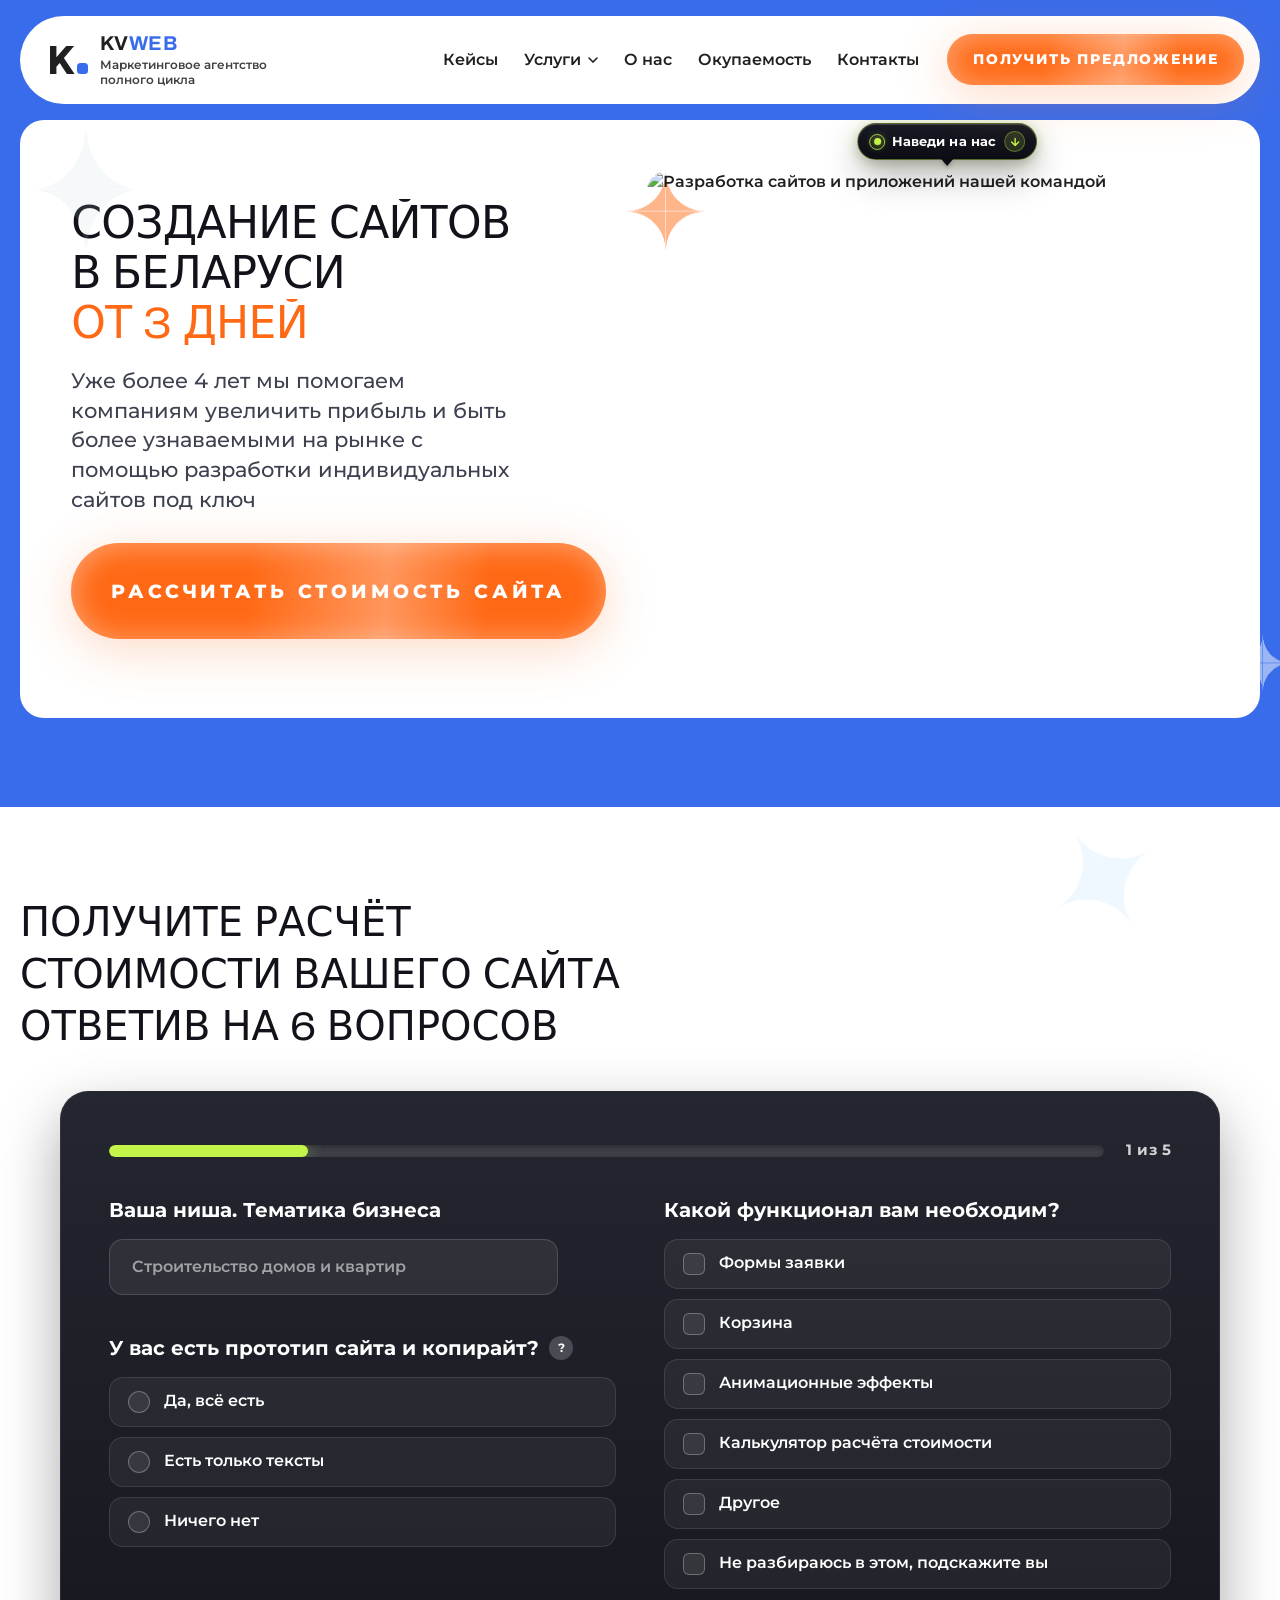
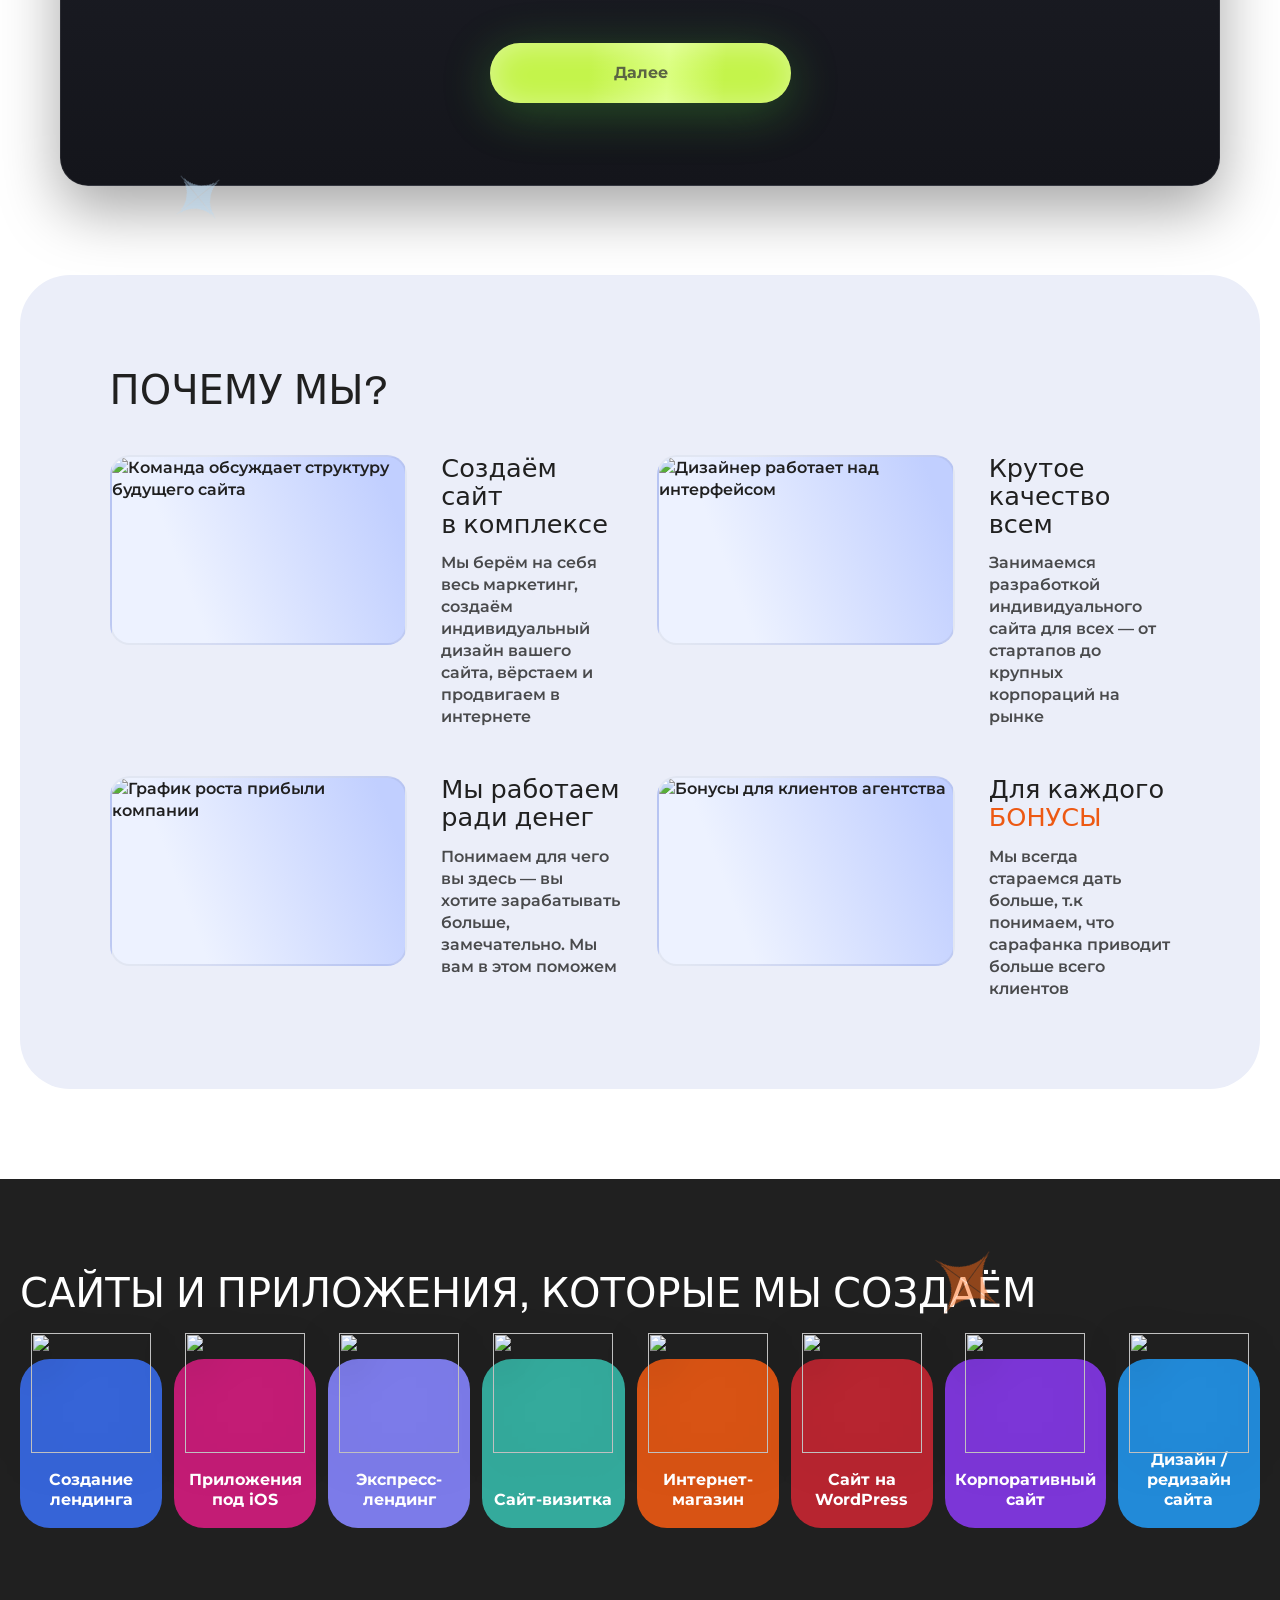
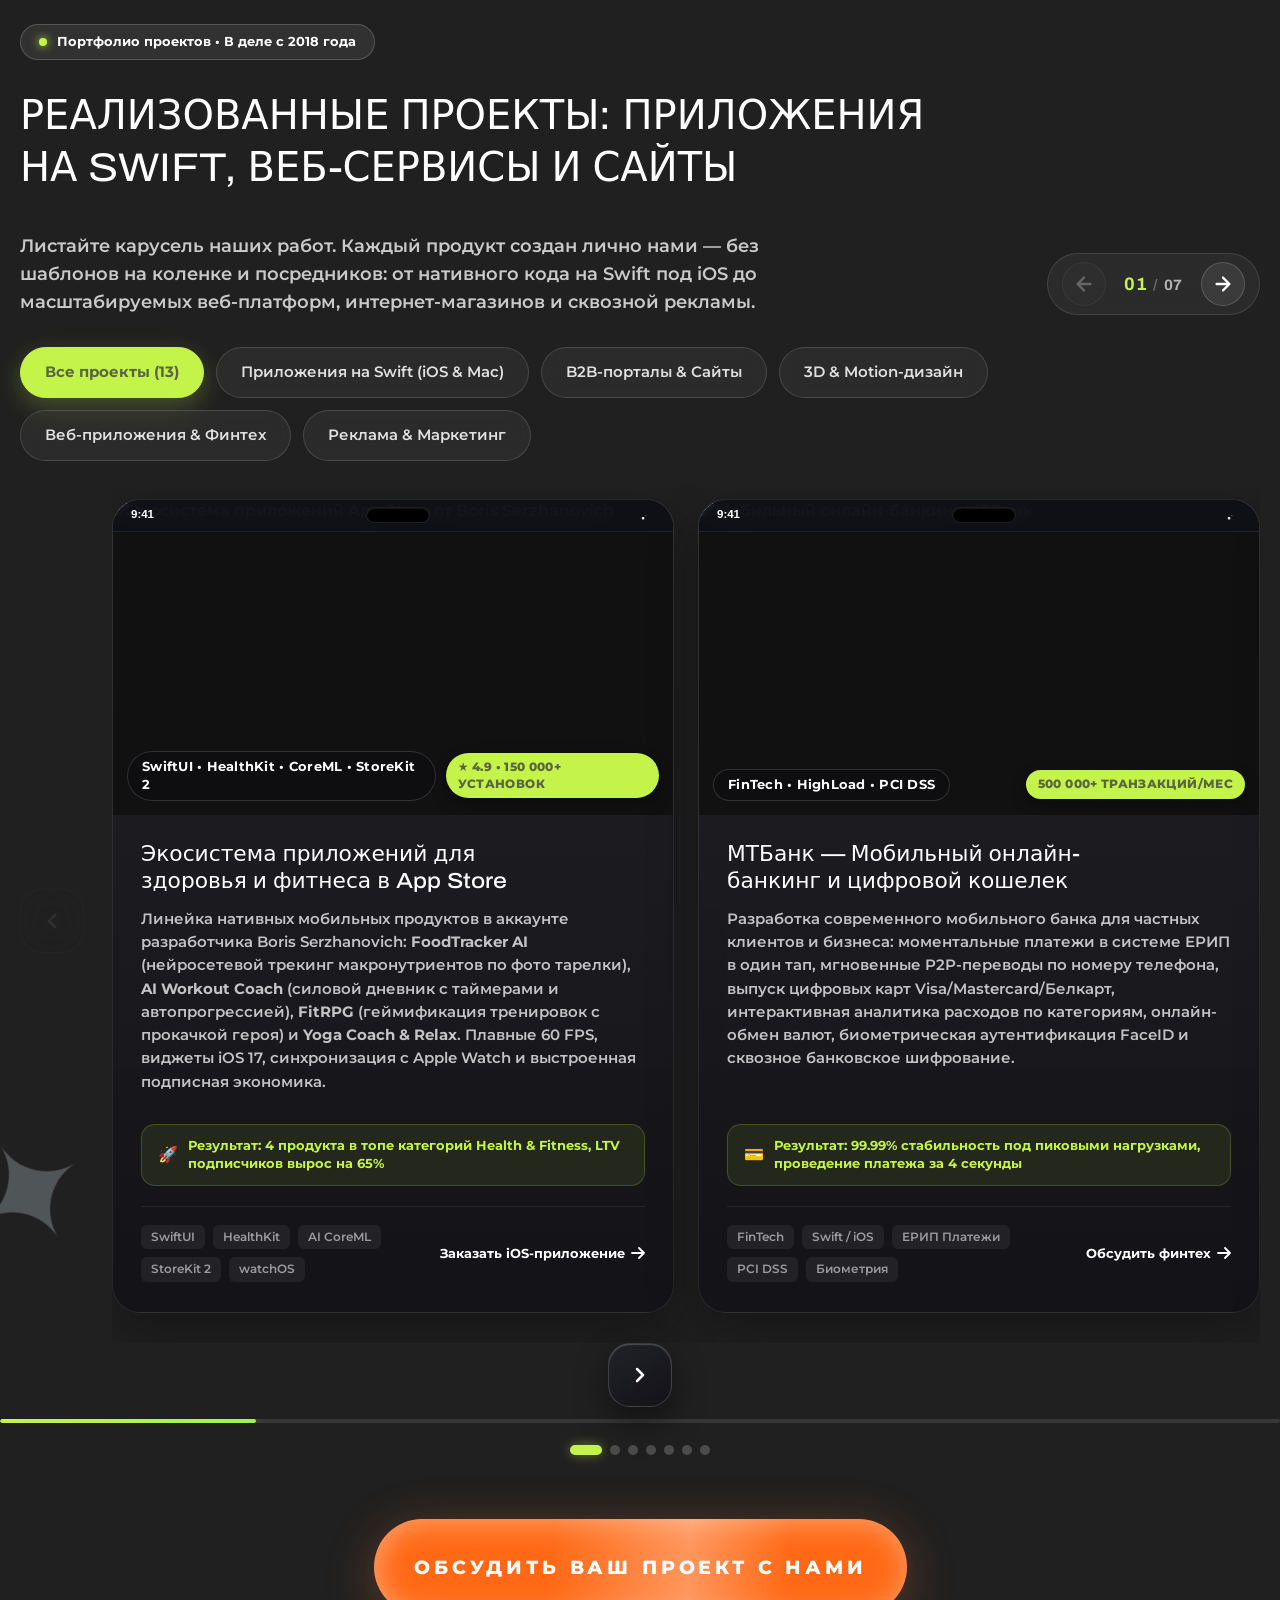
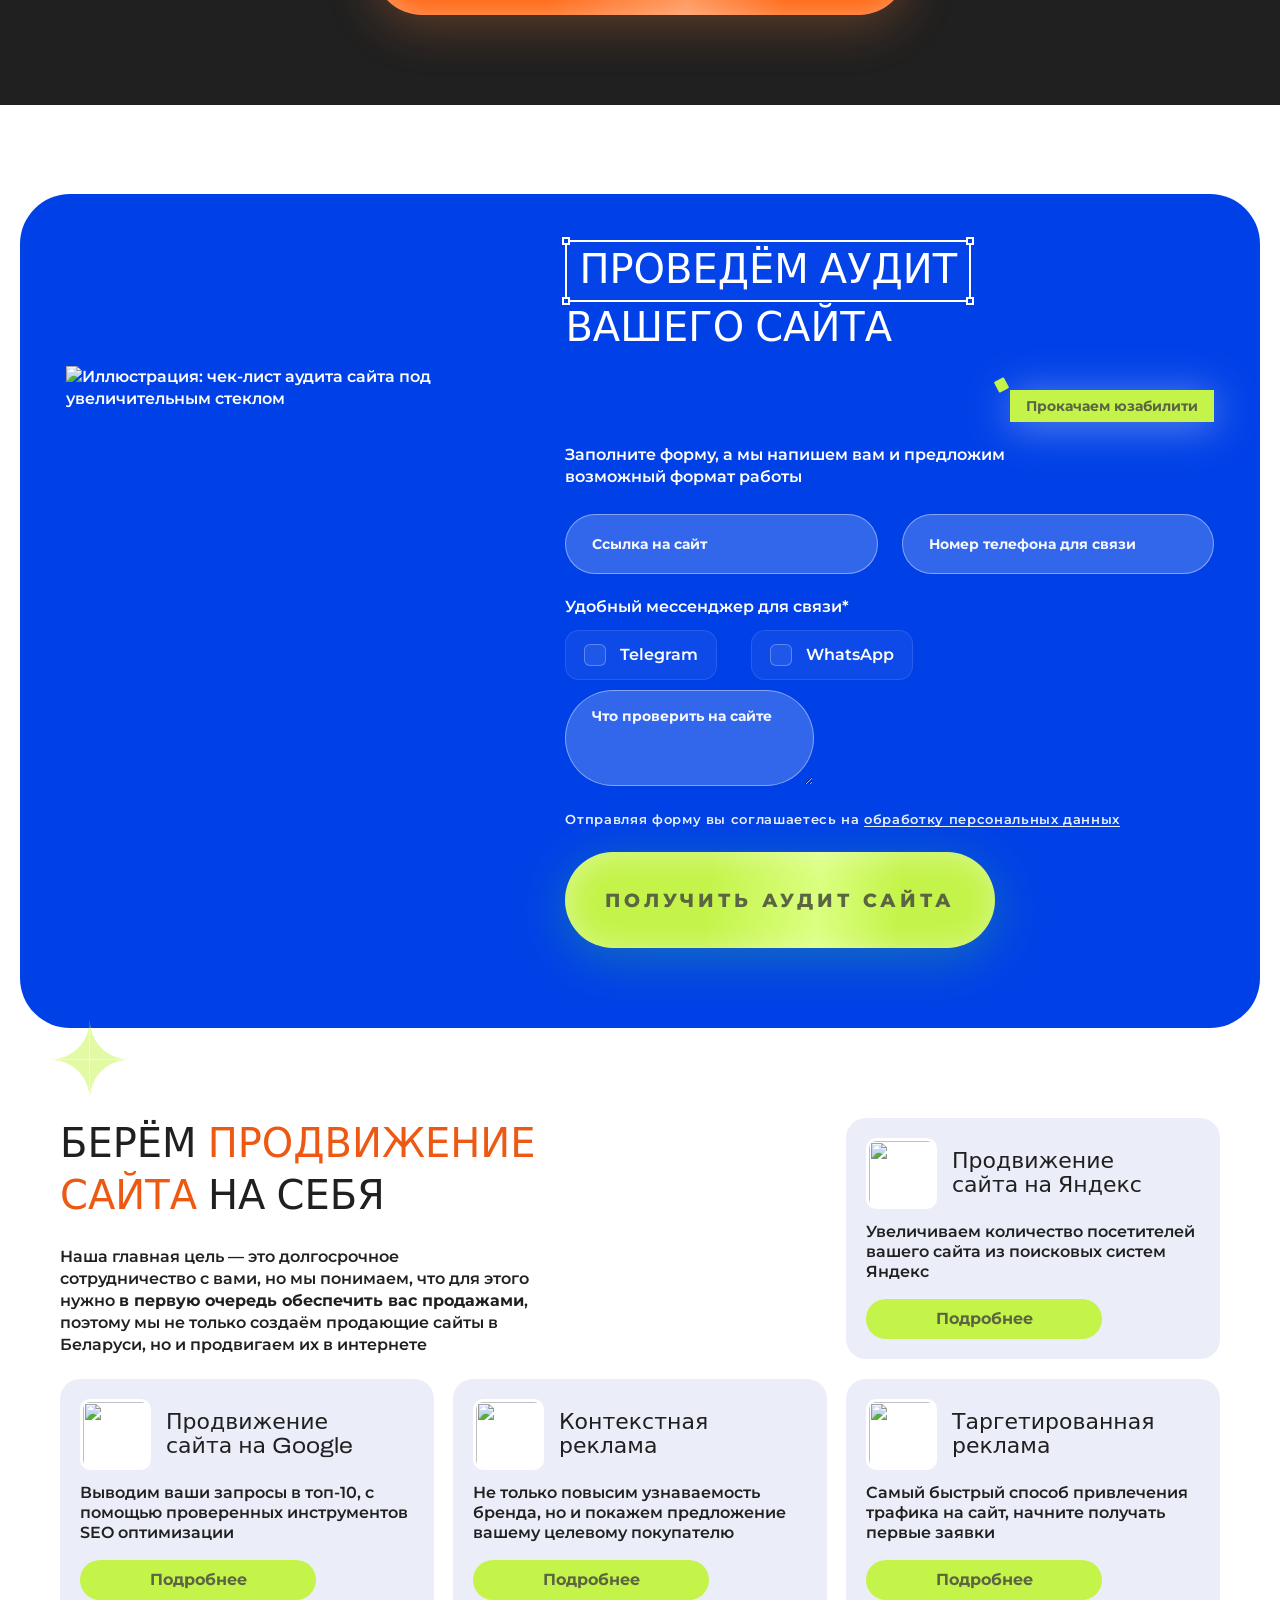
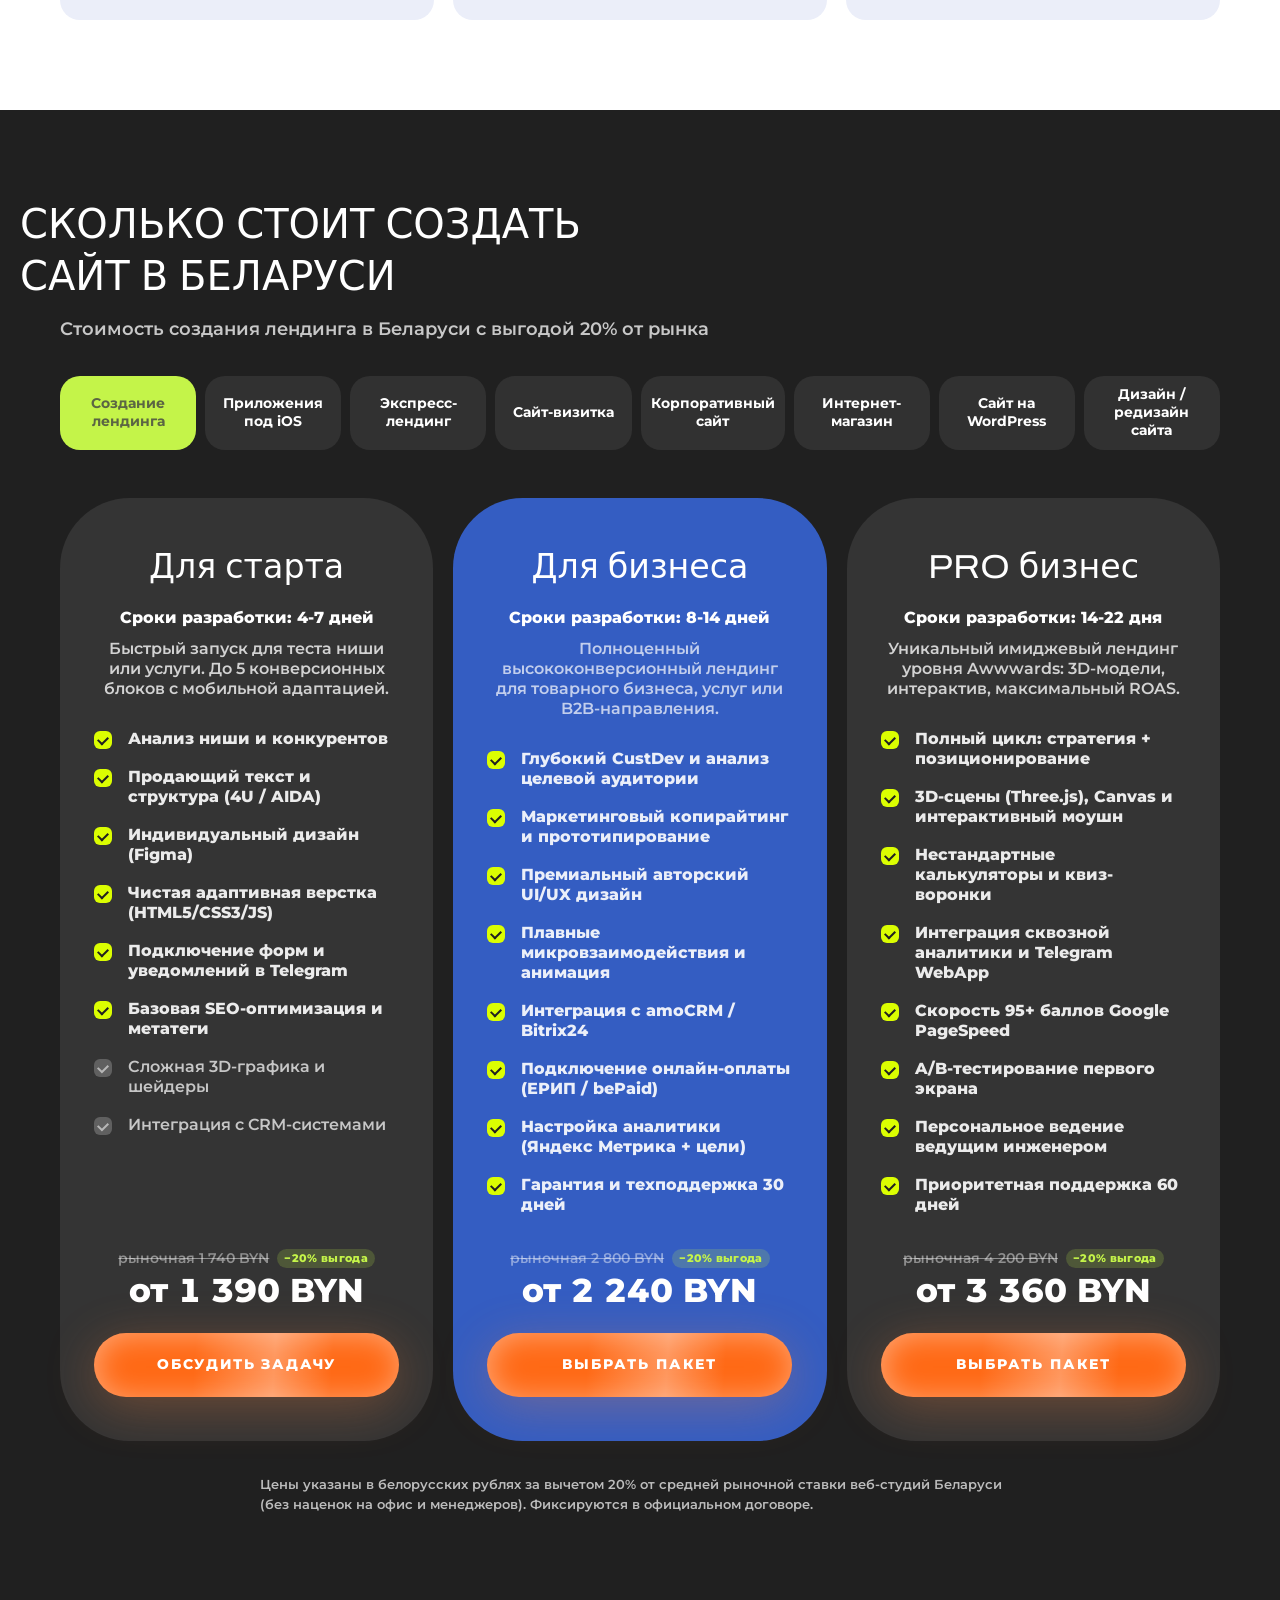
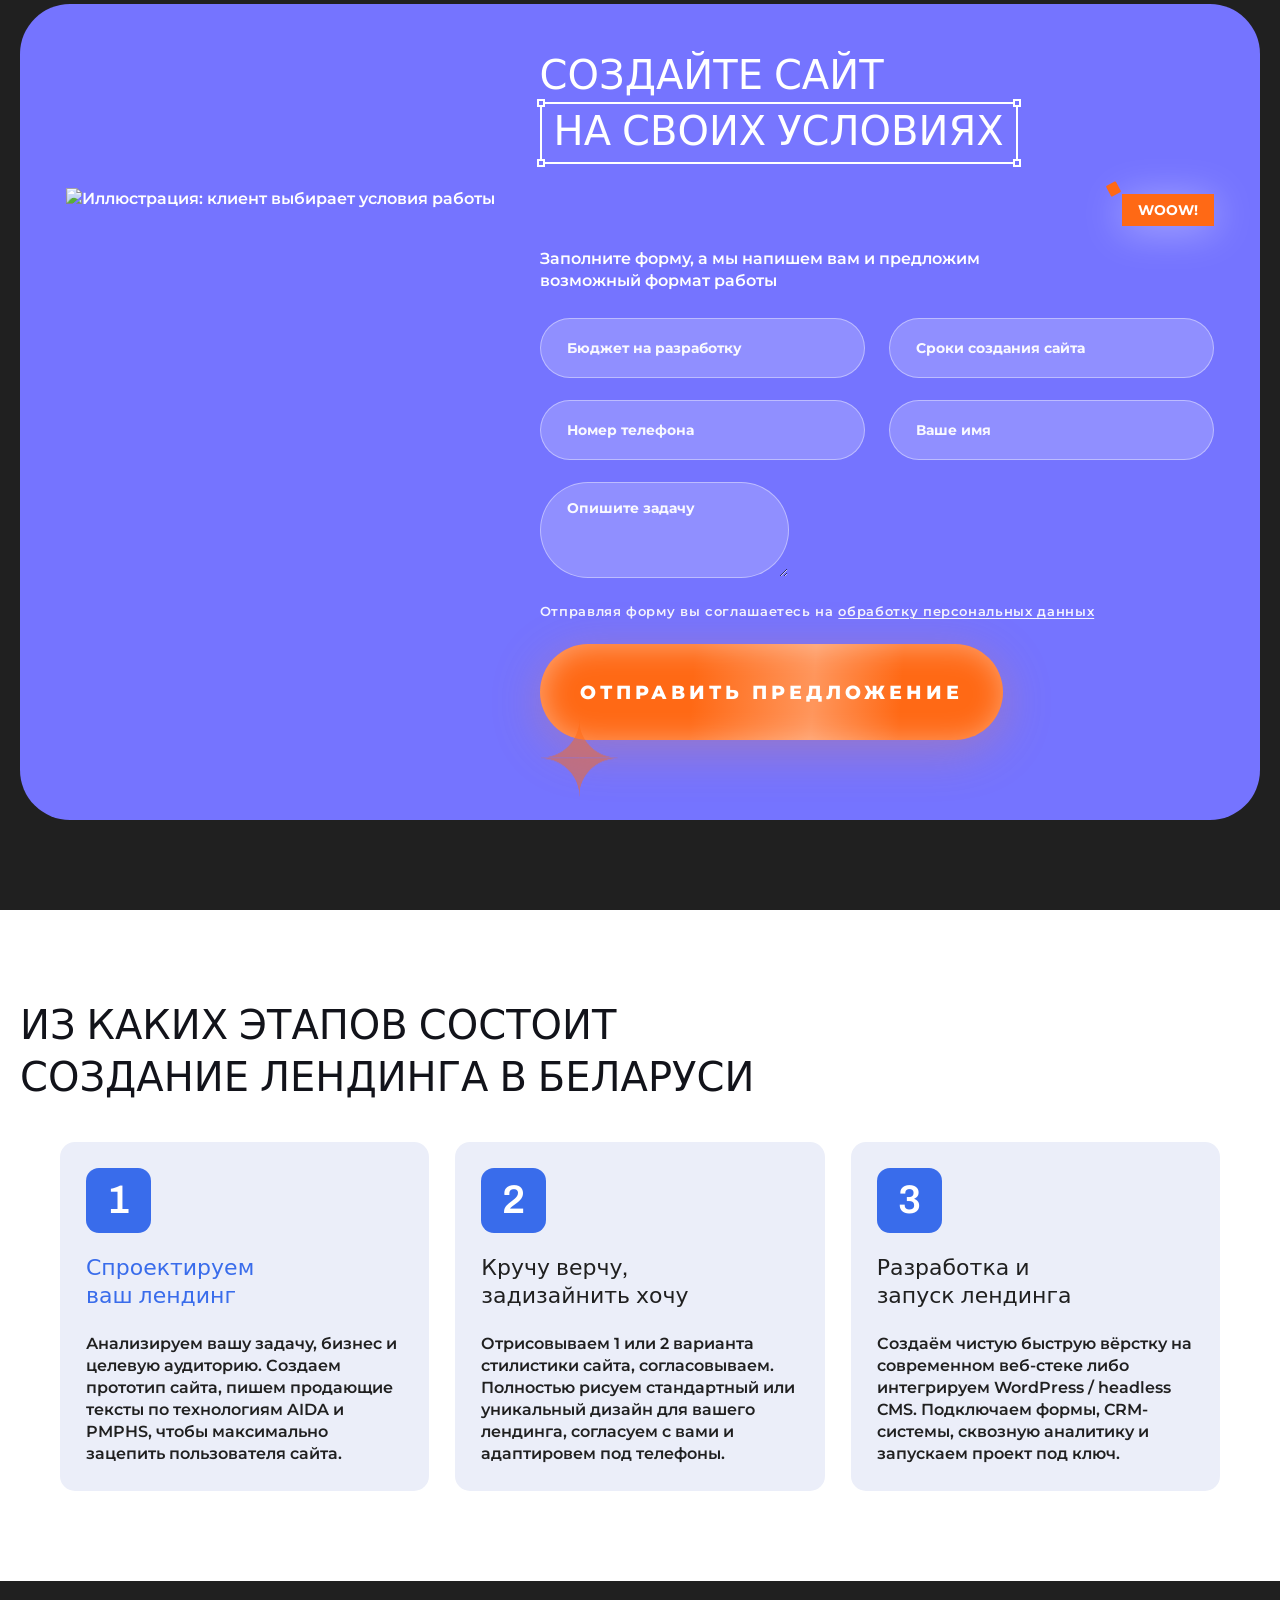
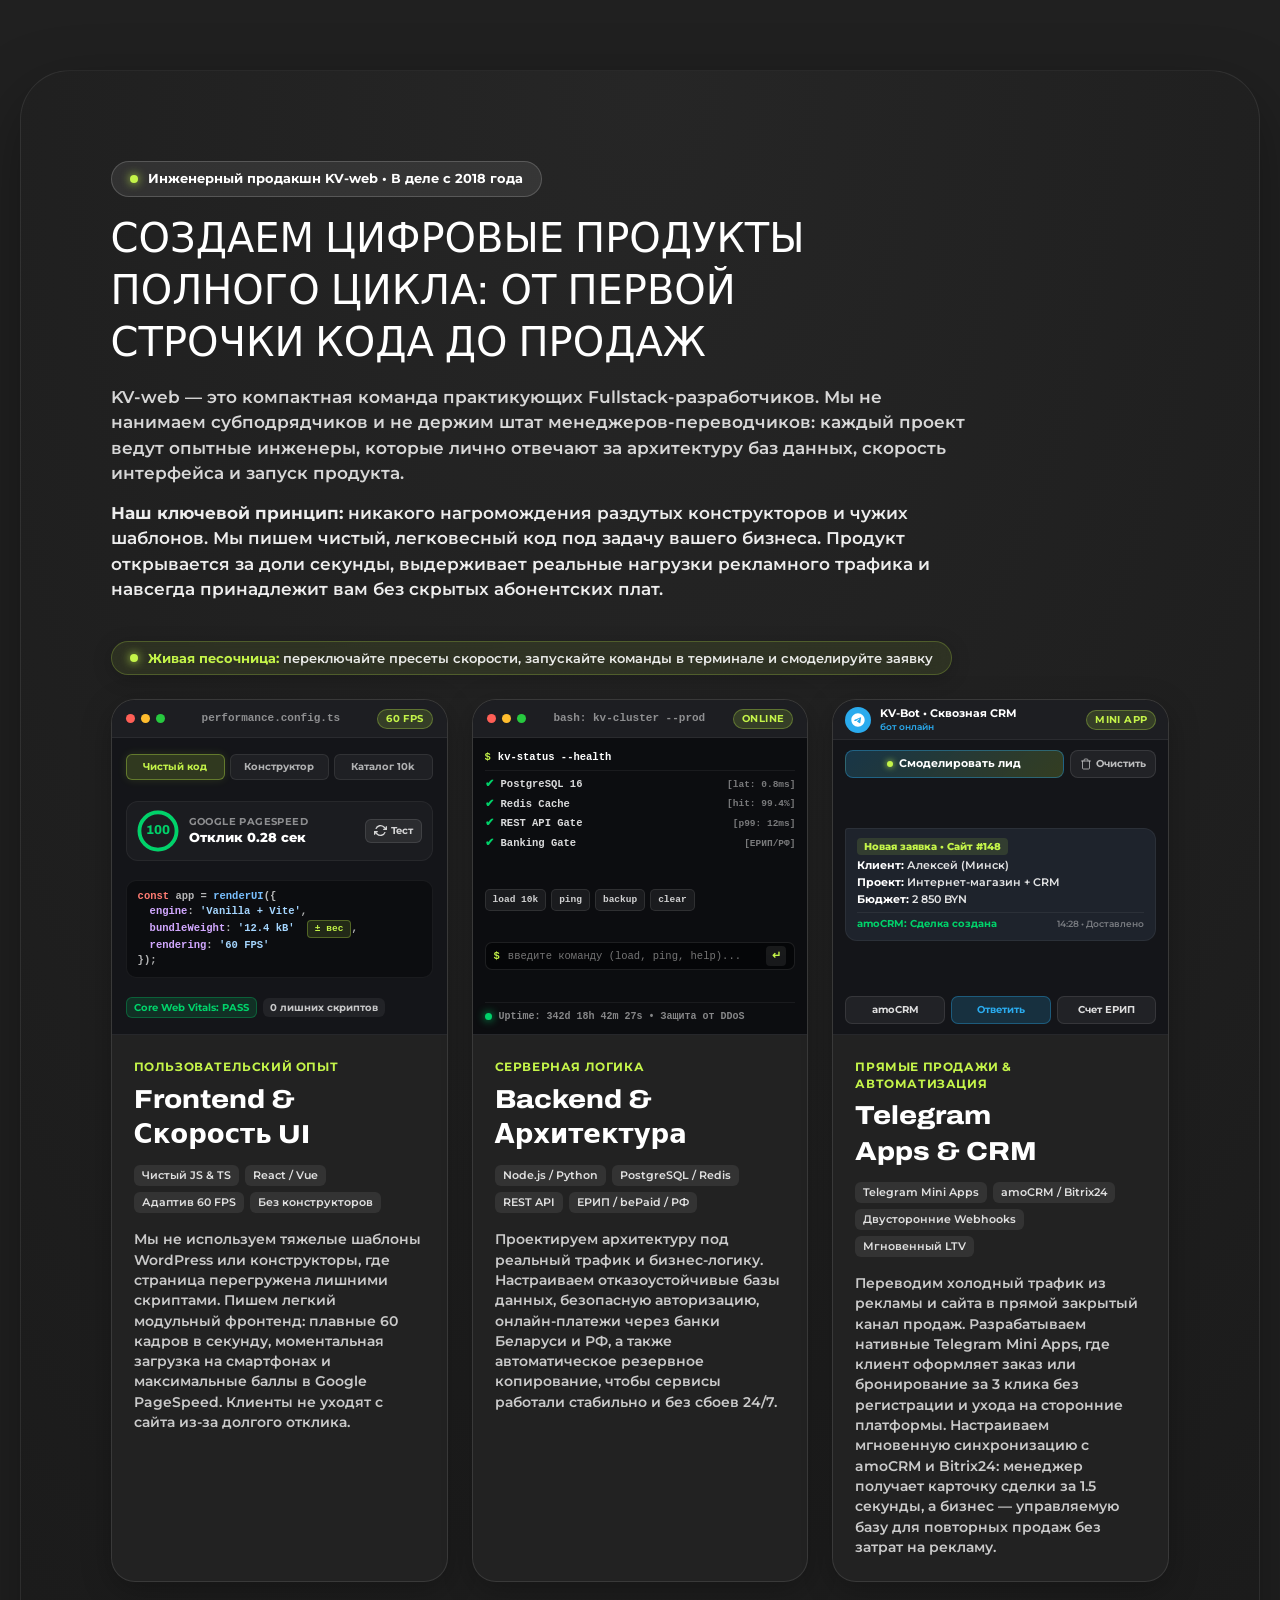
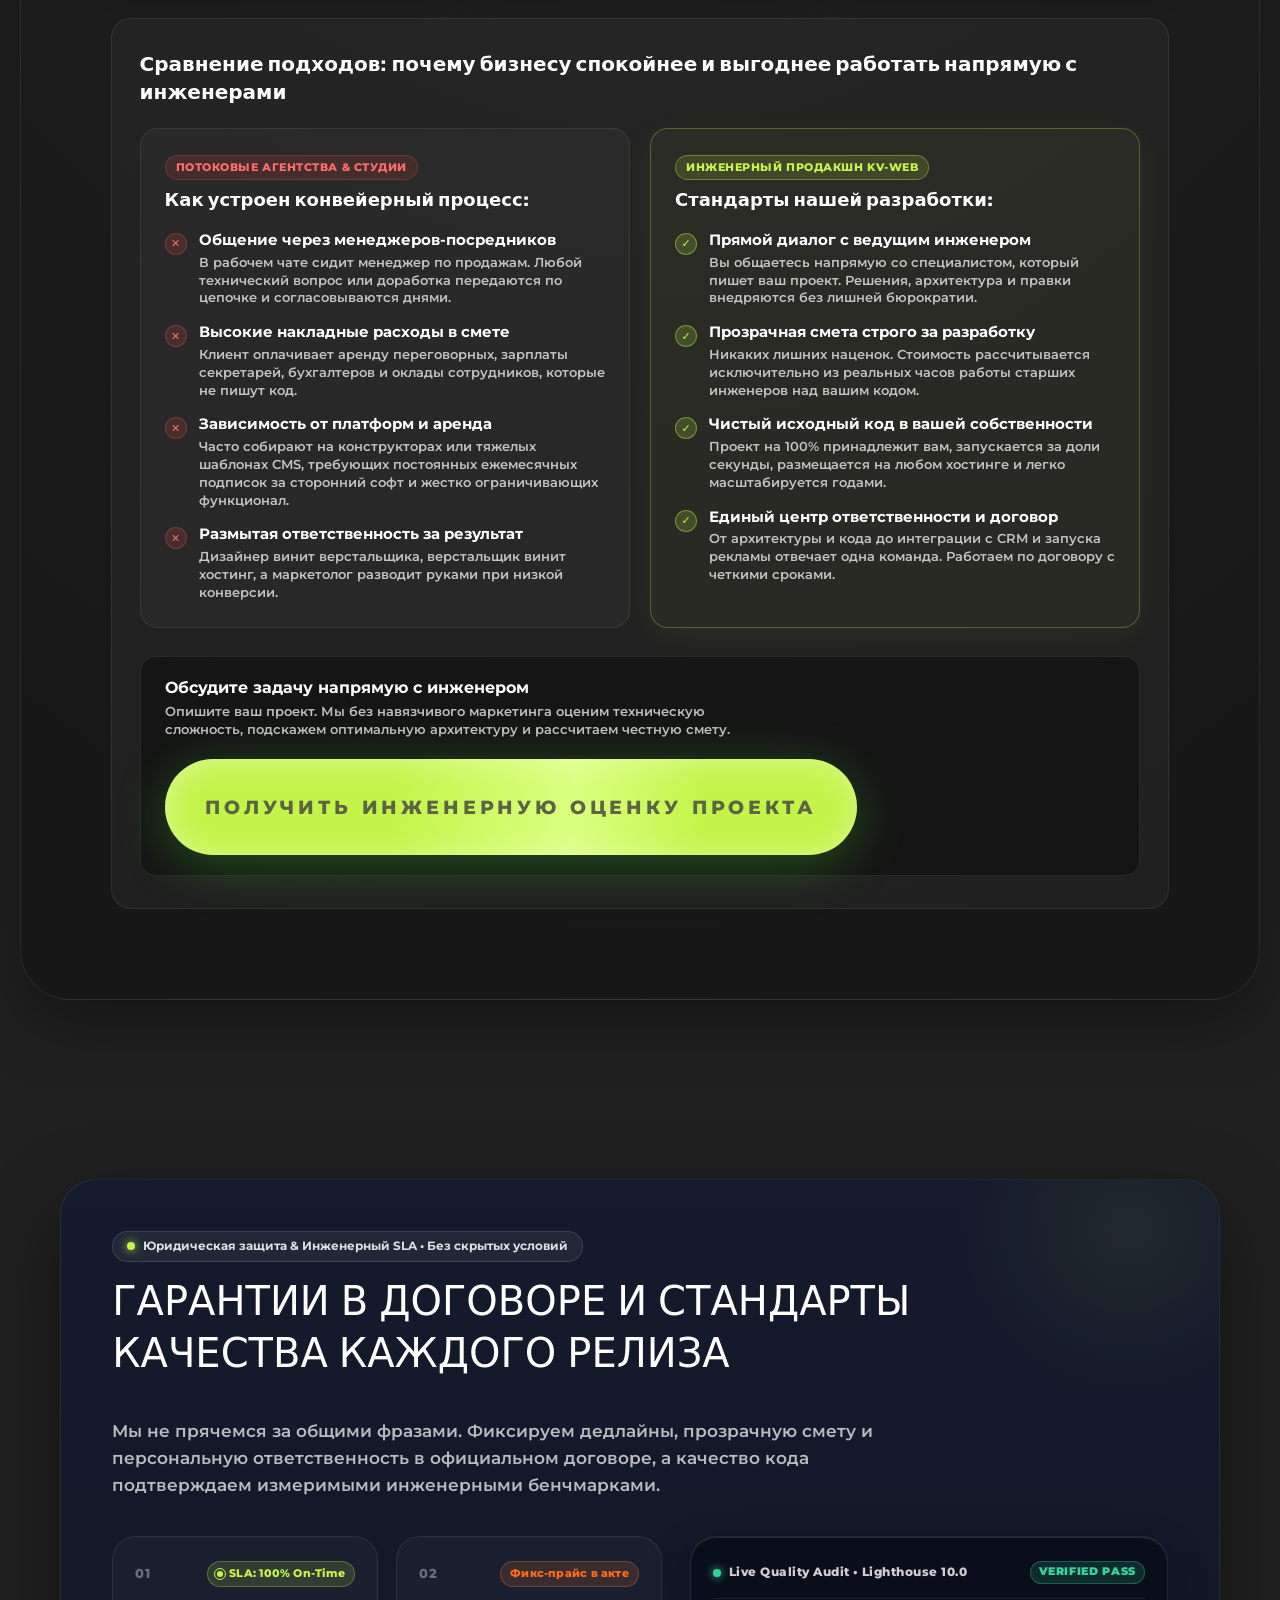
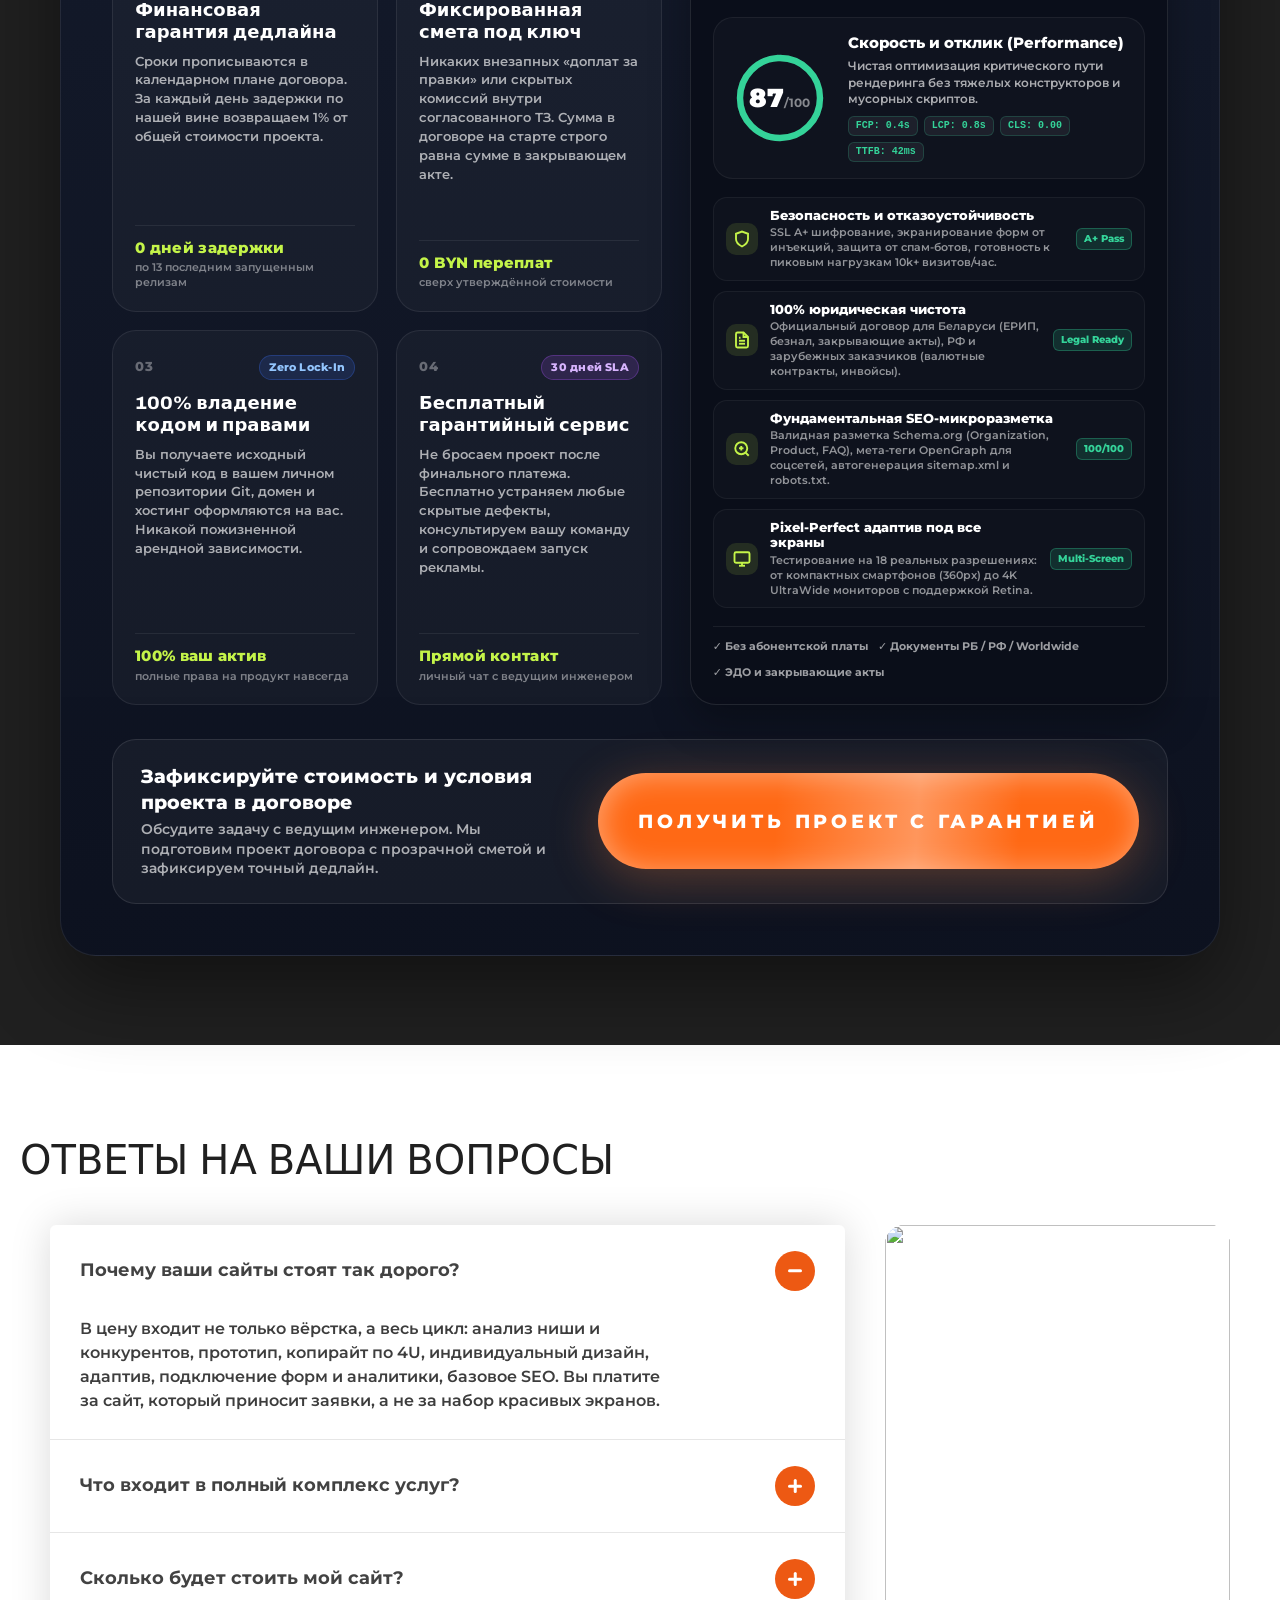
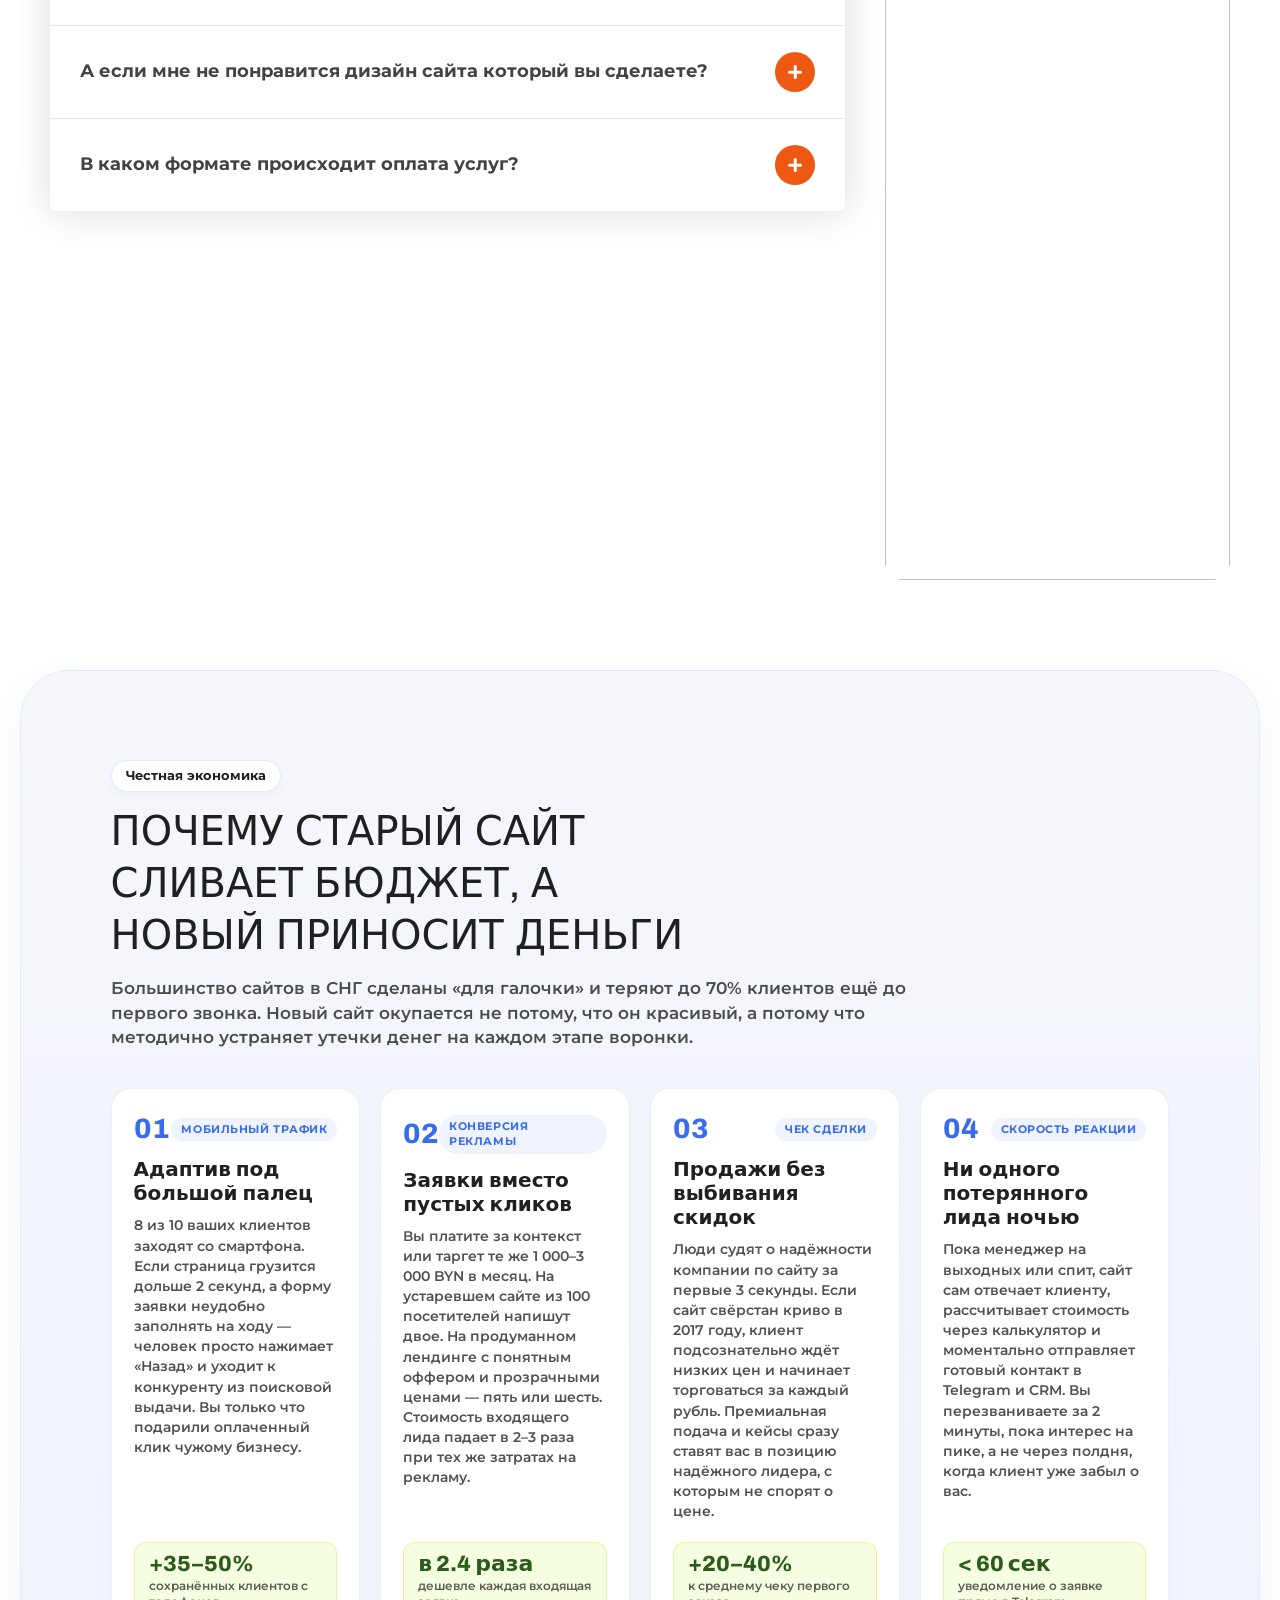
==== commit 4b80c52f: "feat: заявки с сайта идут в Cloudflare Worker Форма больше не зависит только от браузерного FormSubm" ====
--- a/index.html
+++ b/index.html
@@ -2131,6 +2131,6 @@
   </div>
 </footer>
 
-<script src="script.js?v=20260914_1" defer></script>
+<script src="script.js?v=20260914_2" defer></script>
 </body>
 </html>
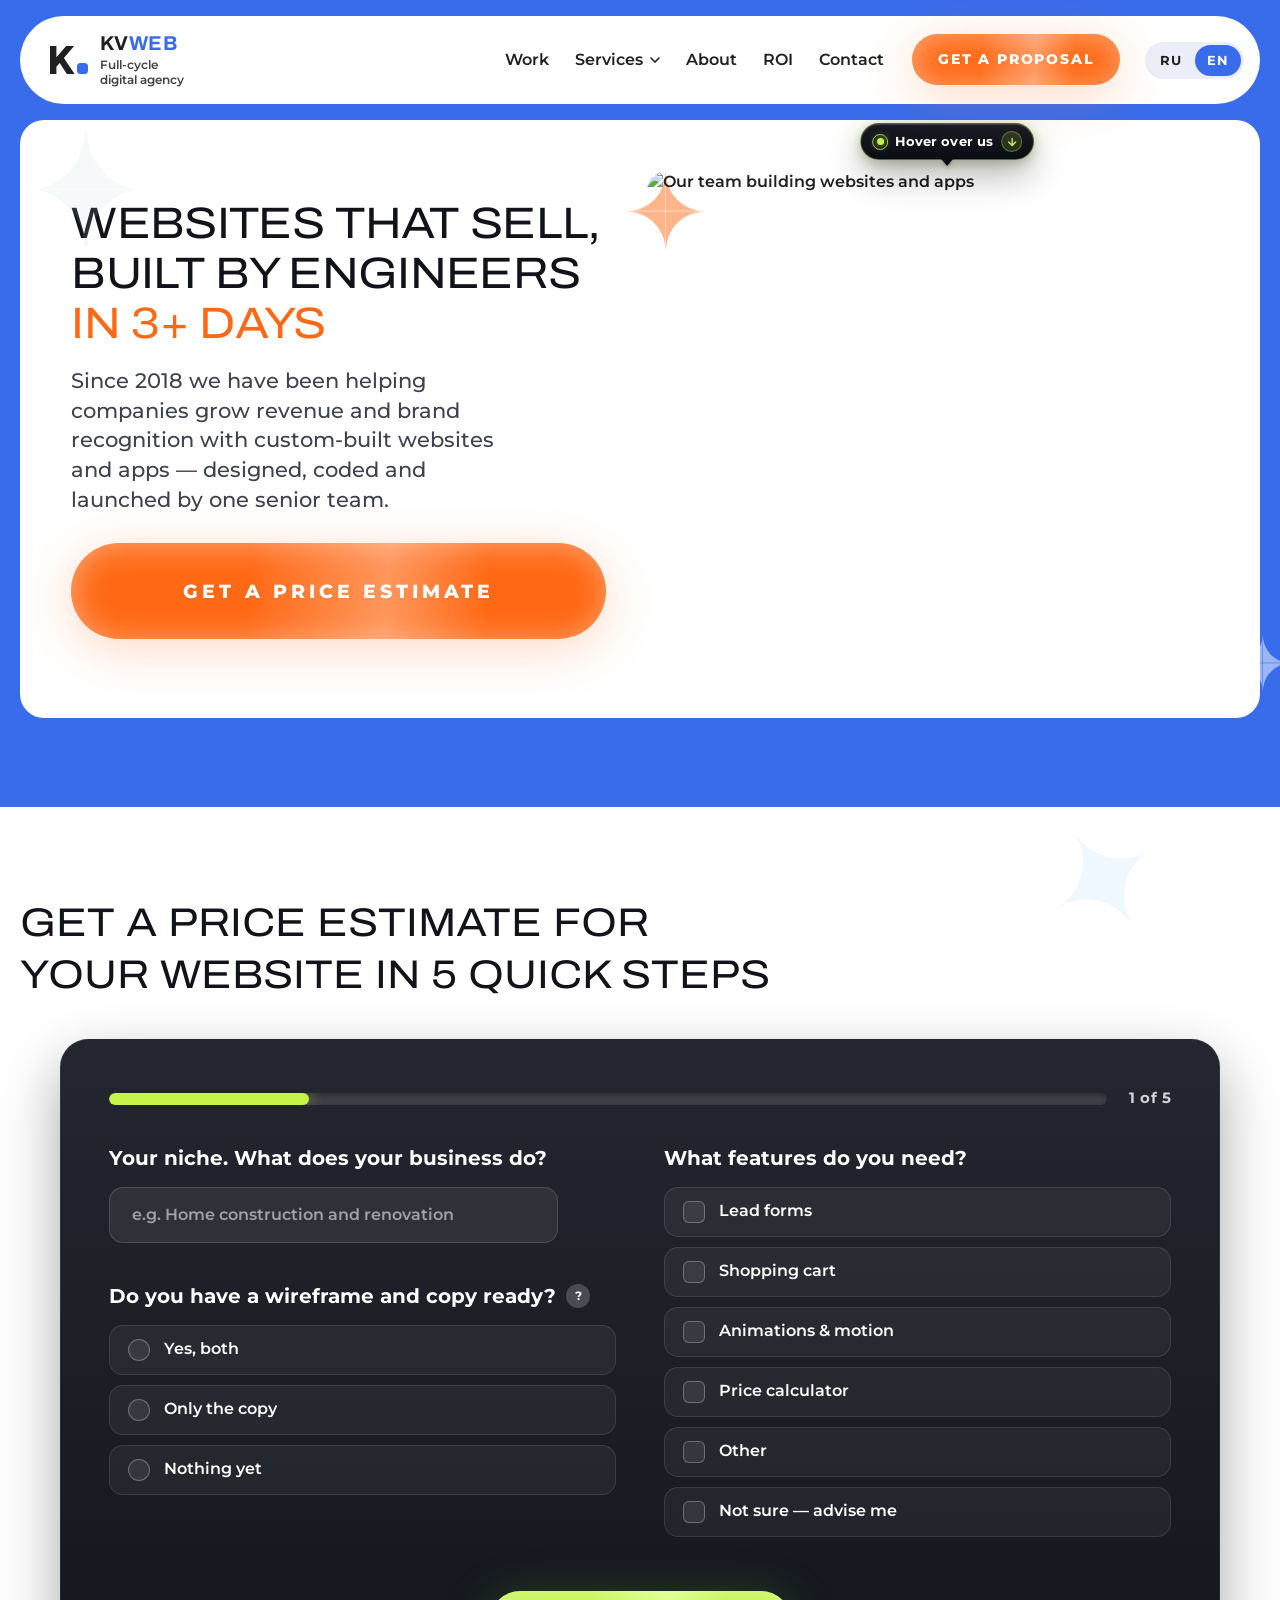
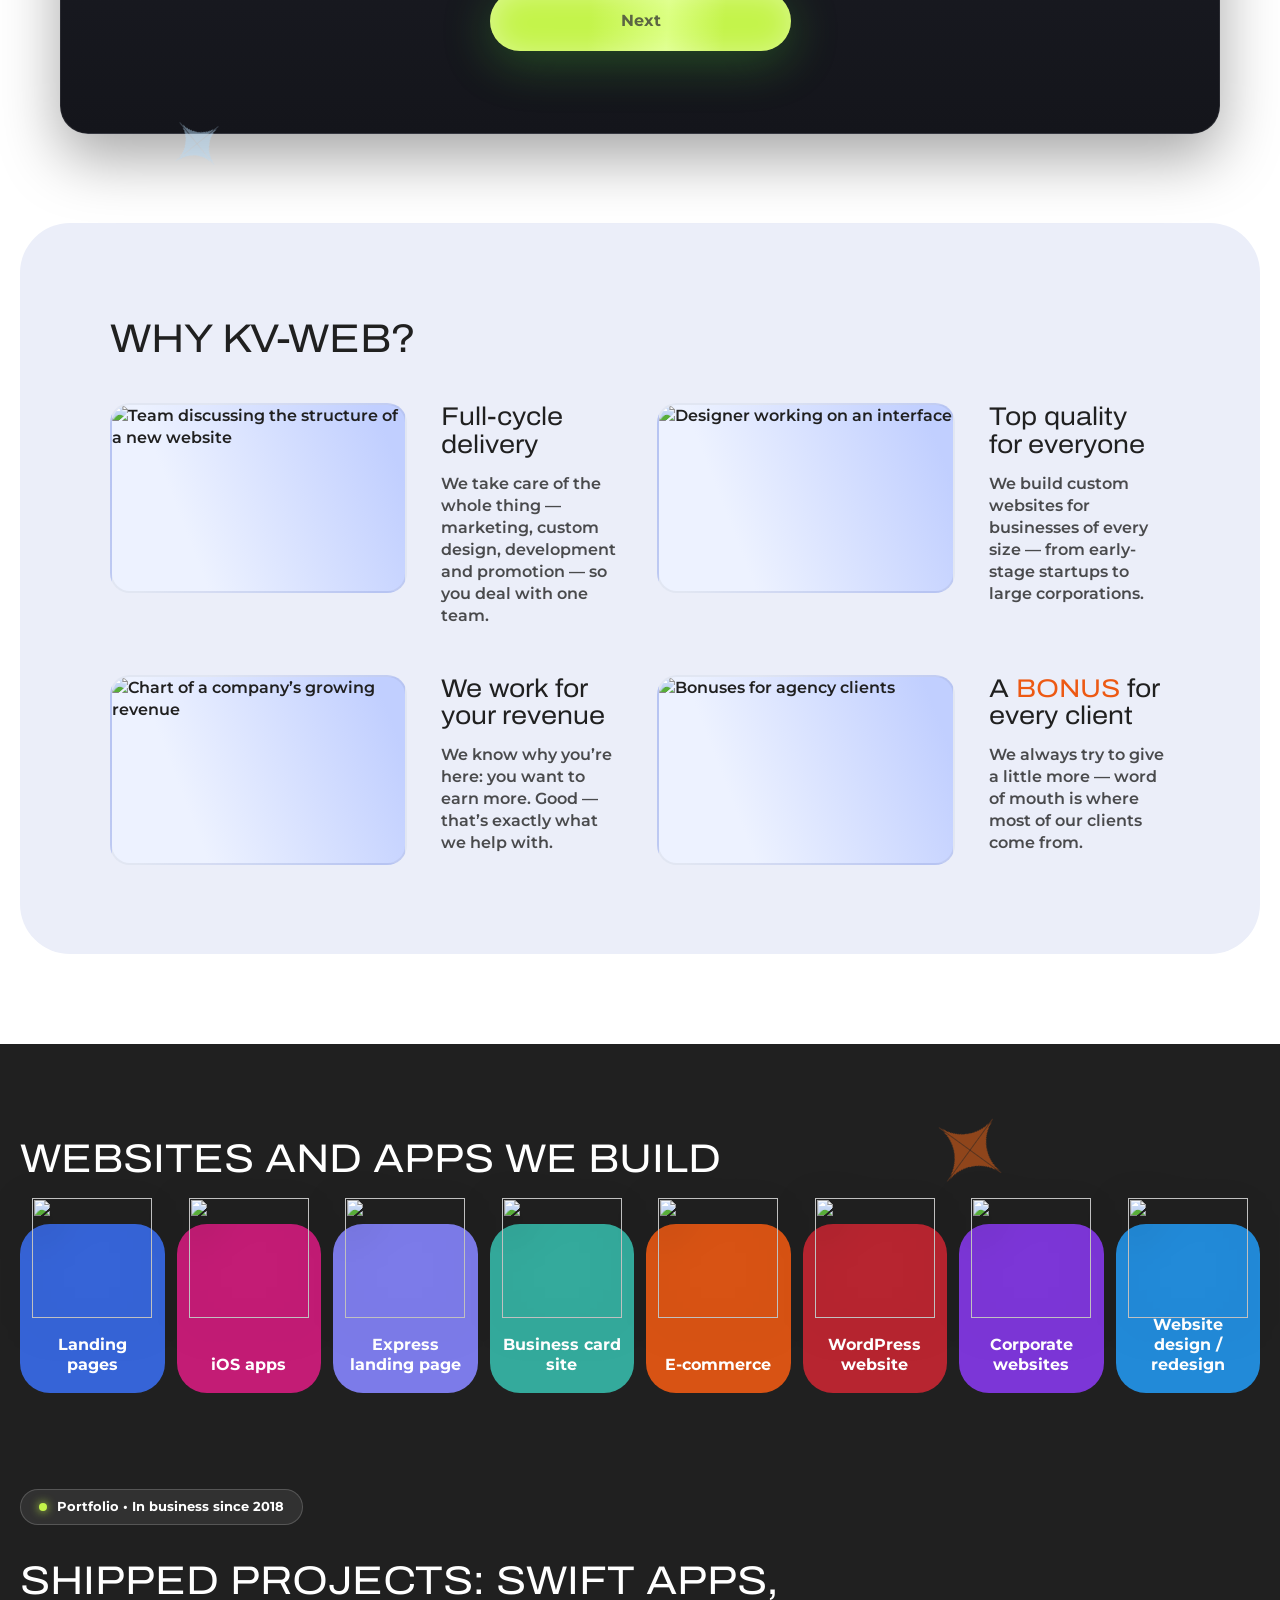
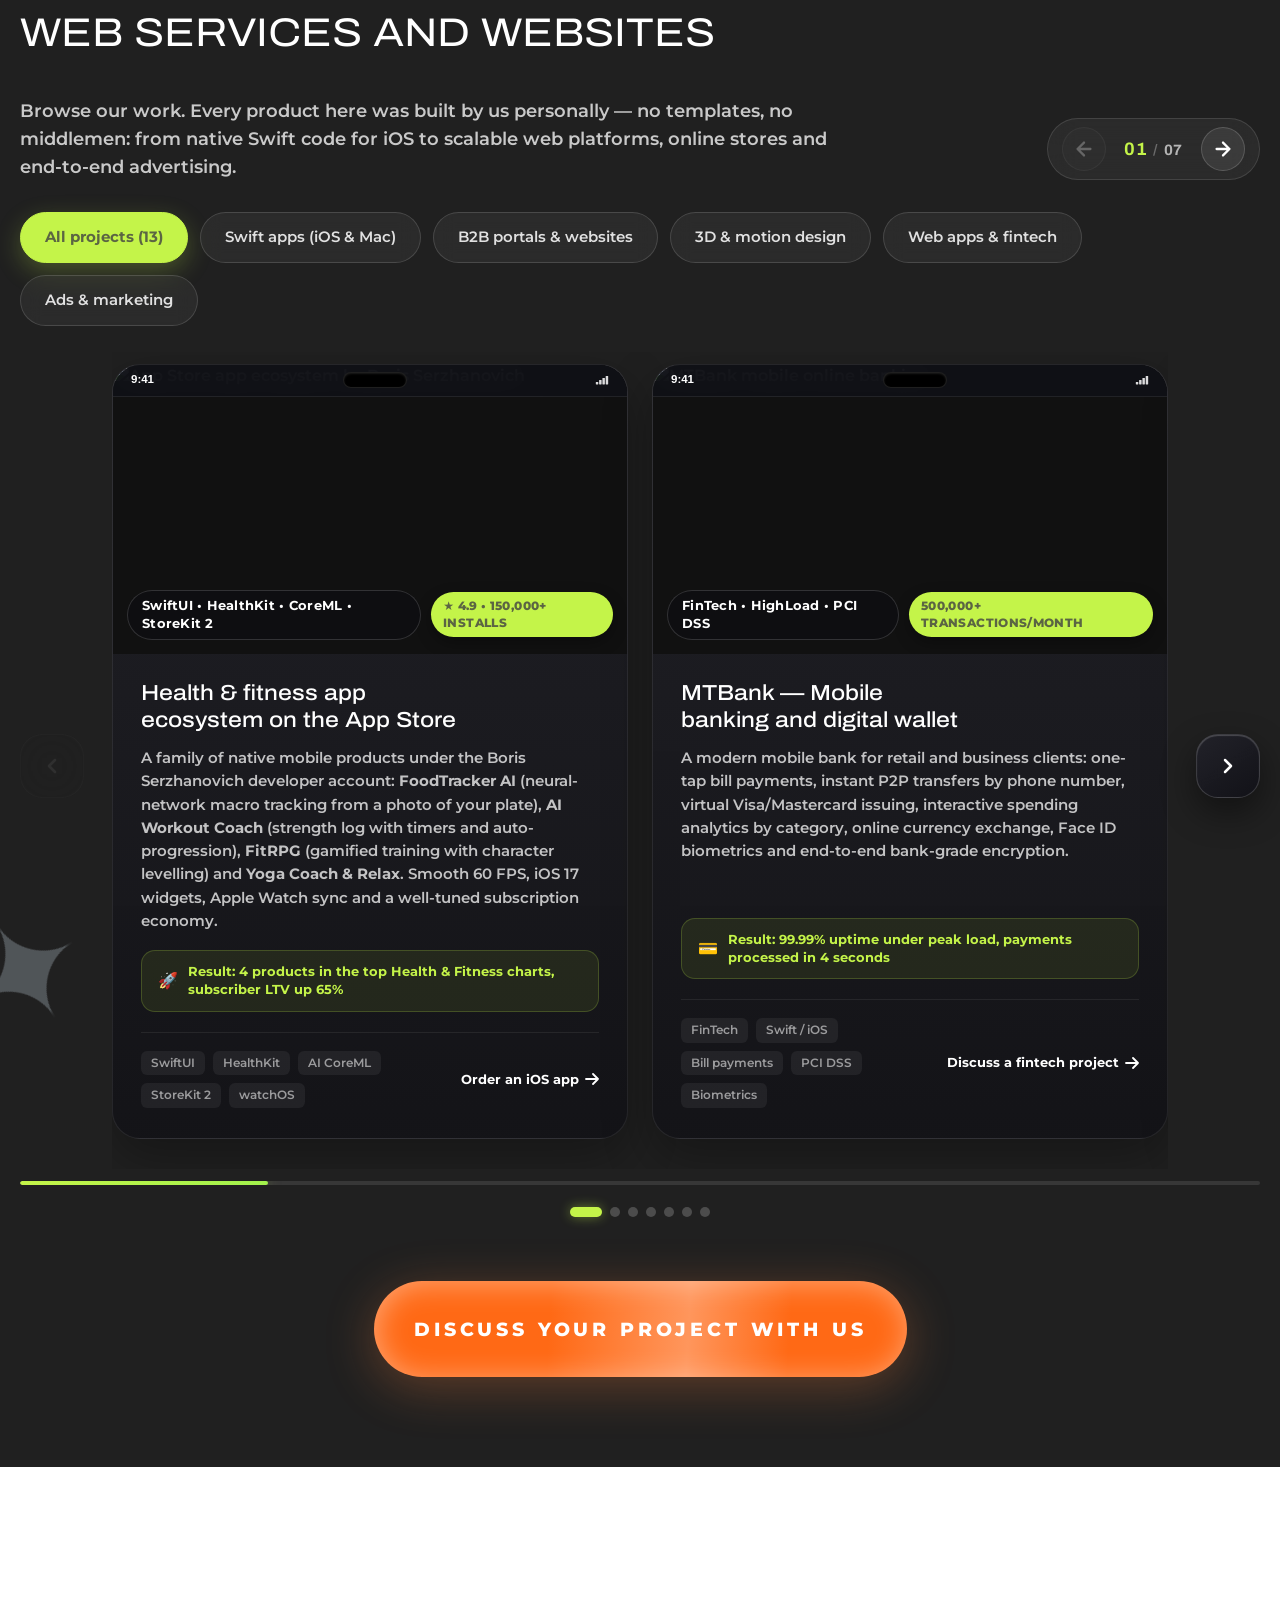
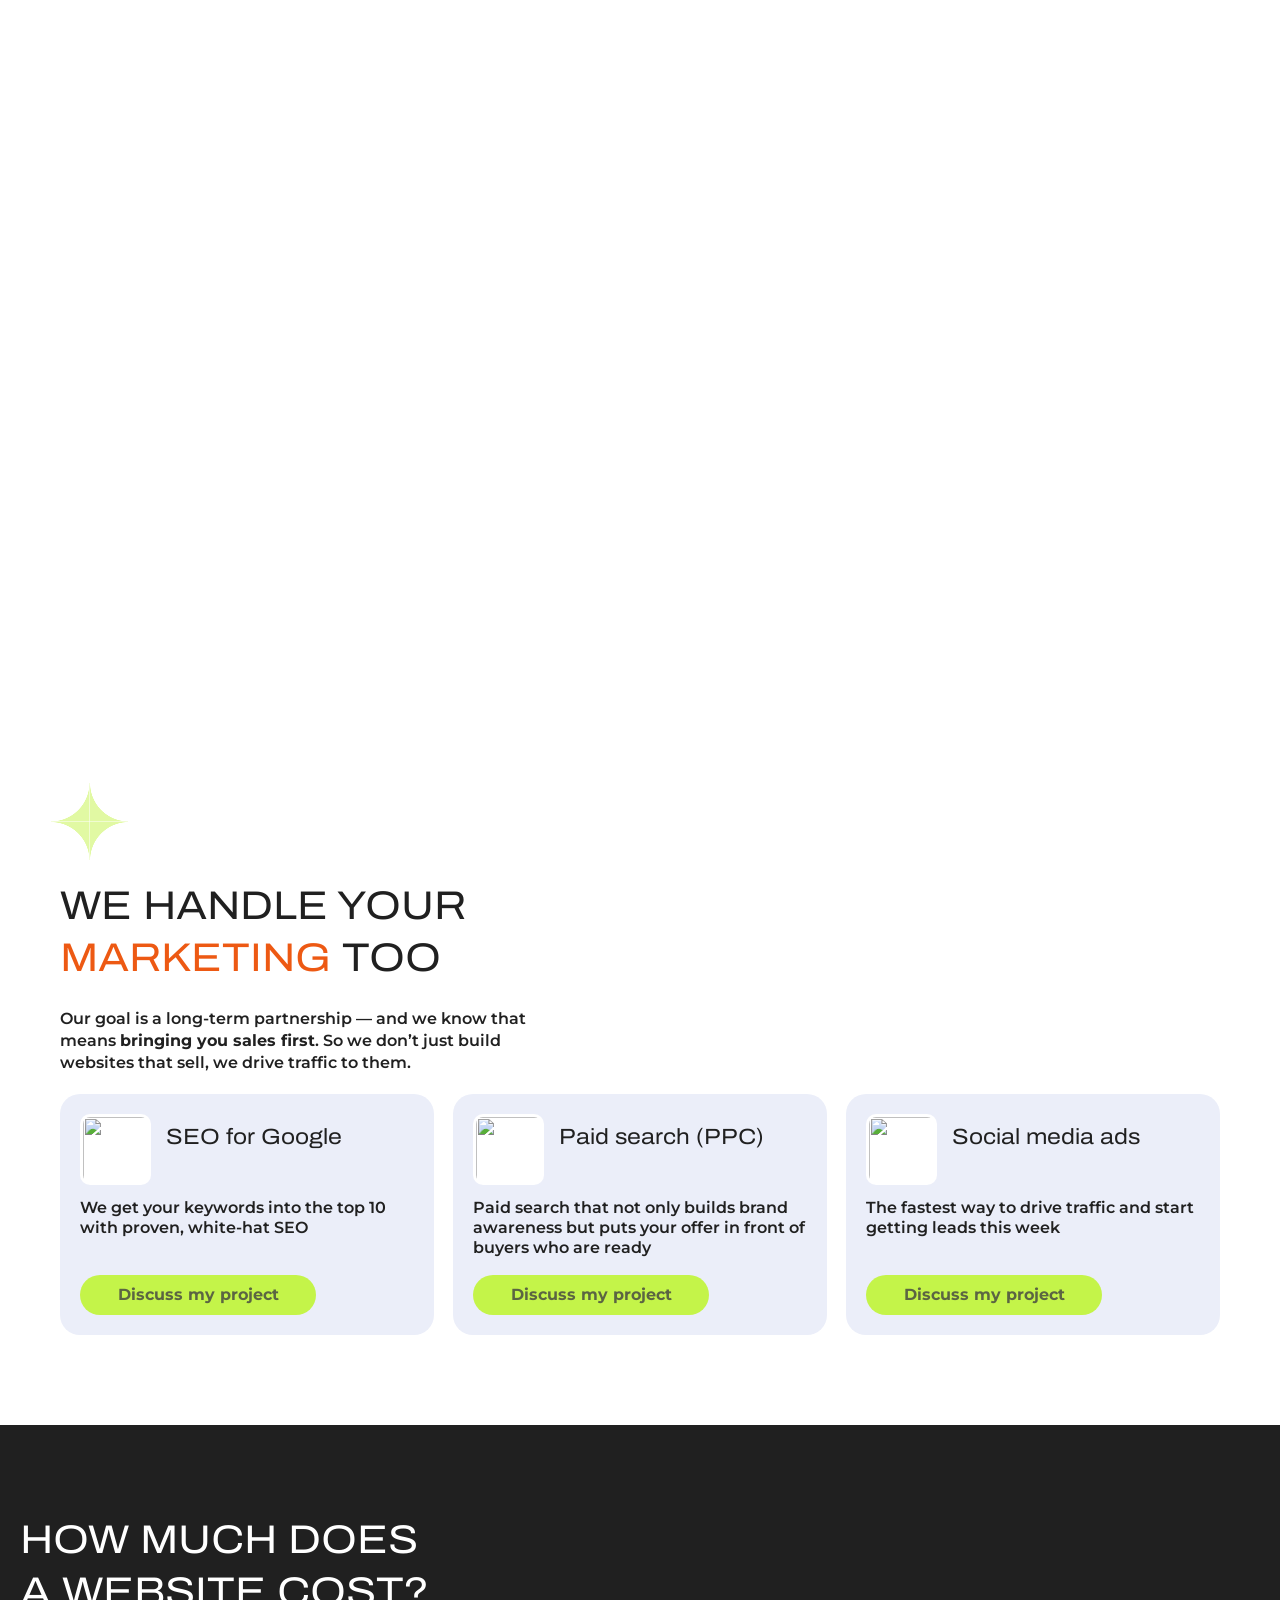
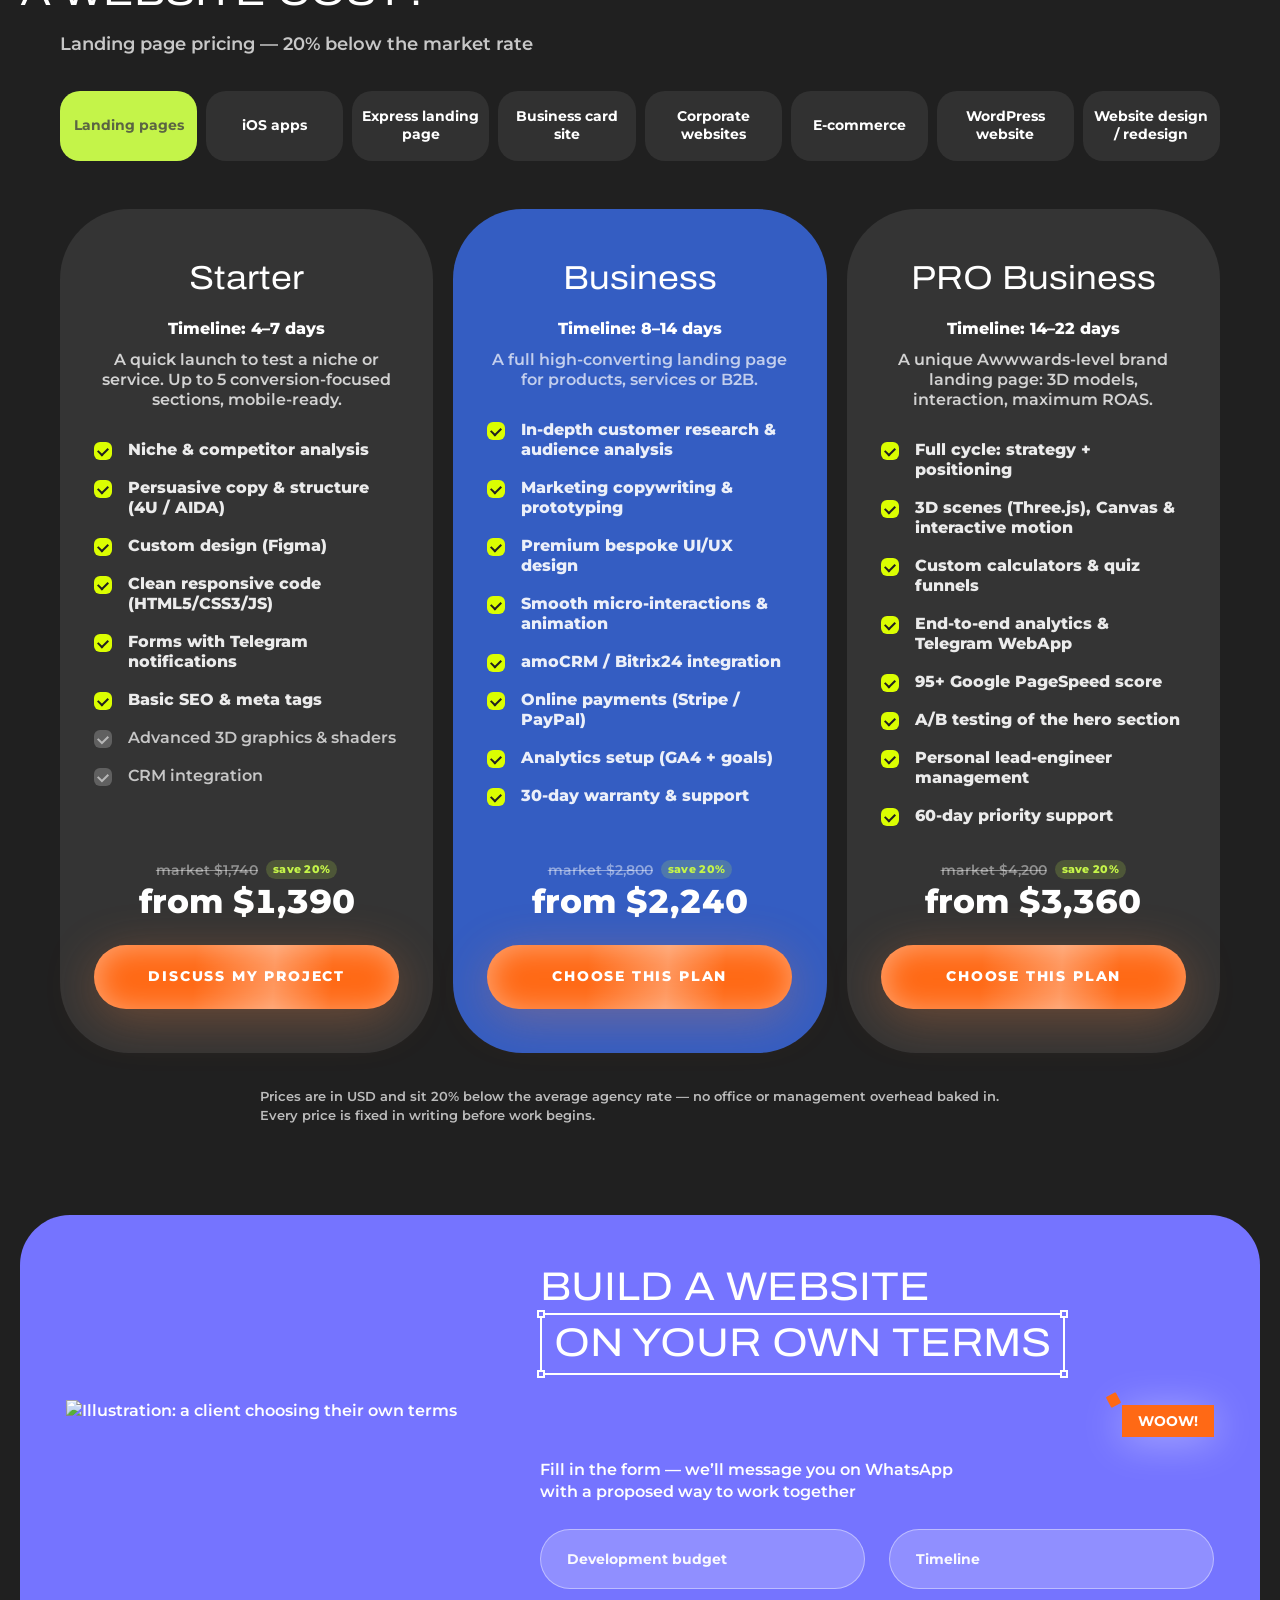
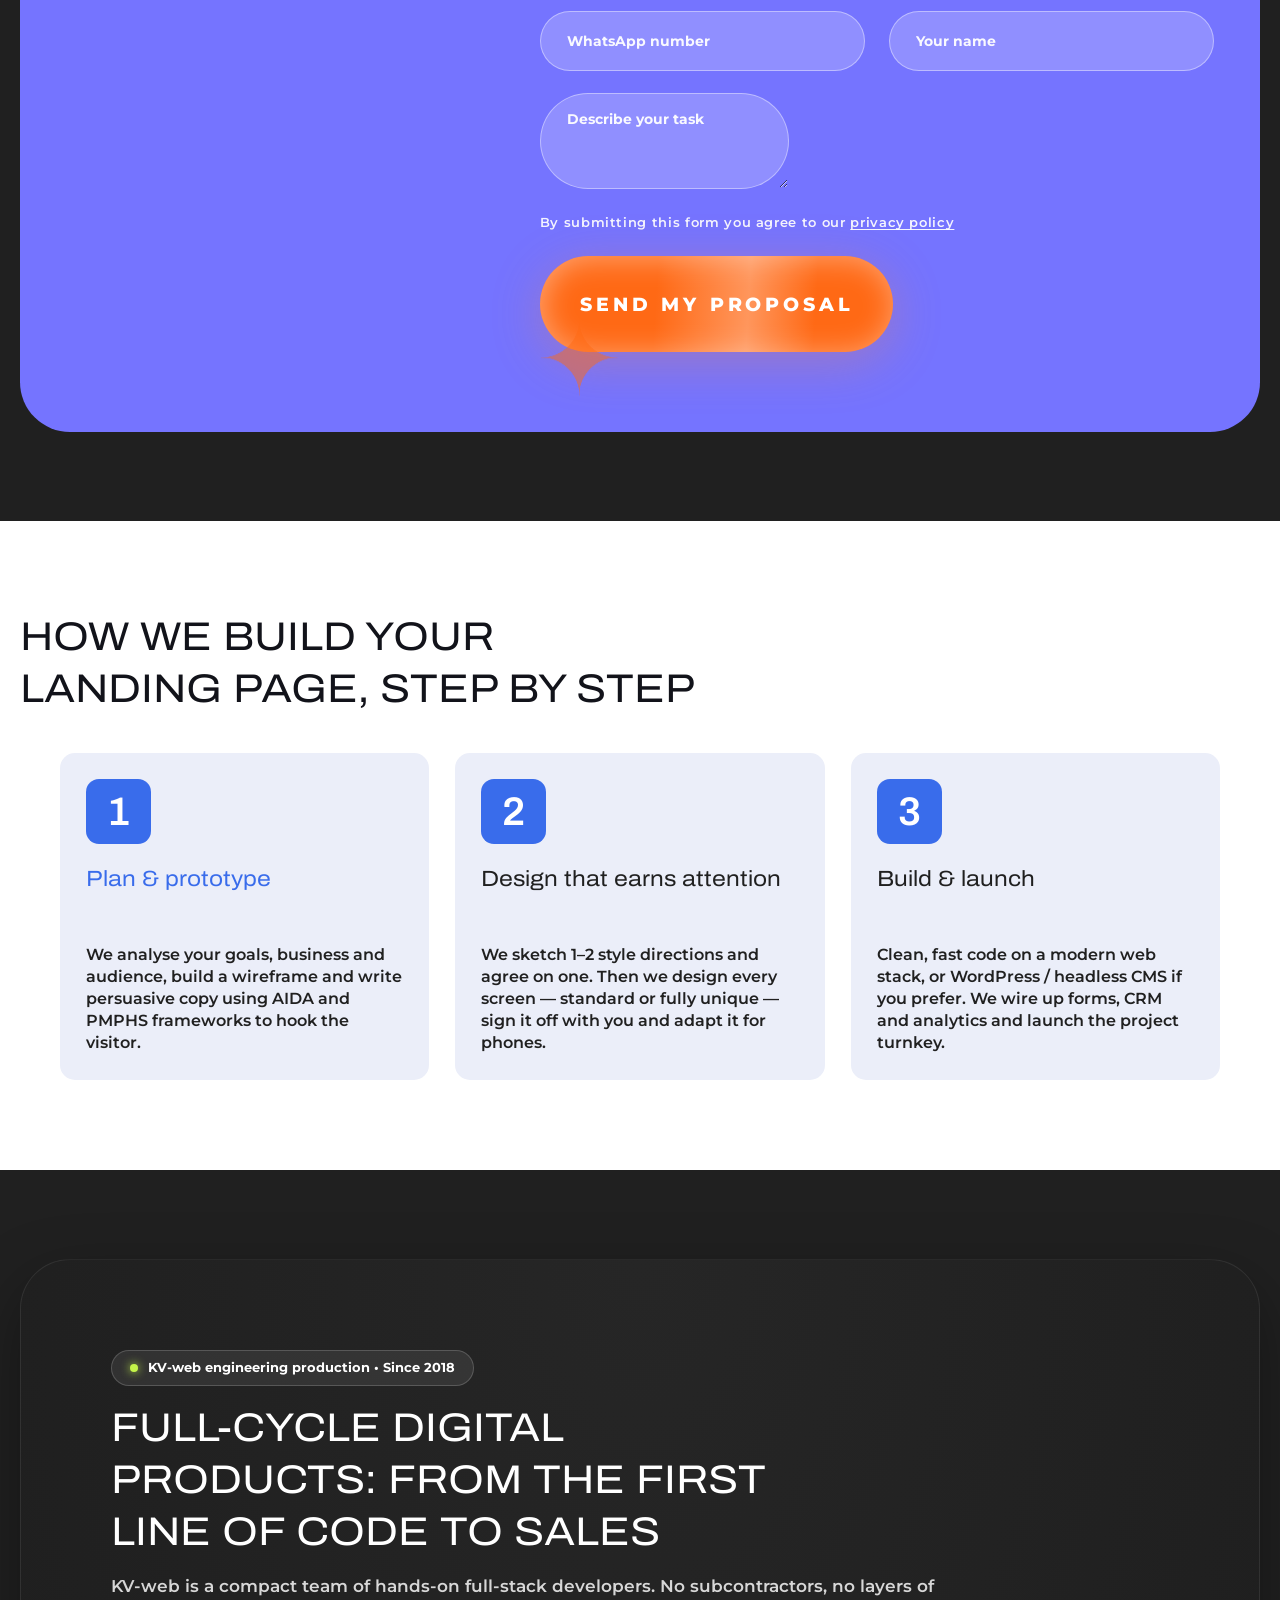
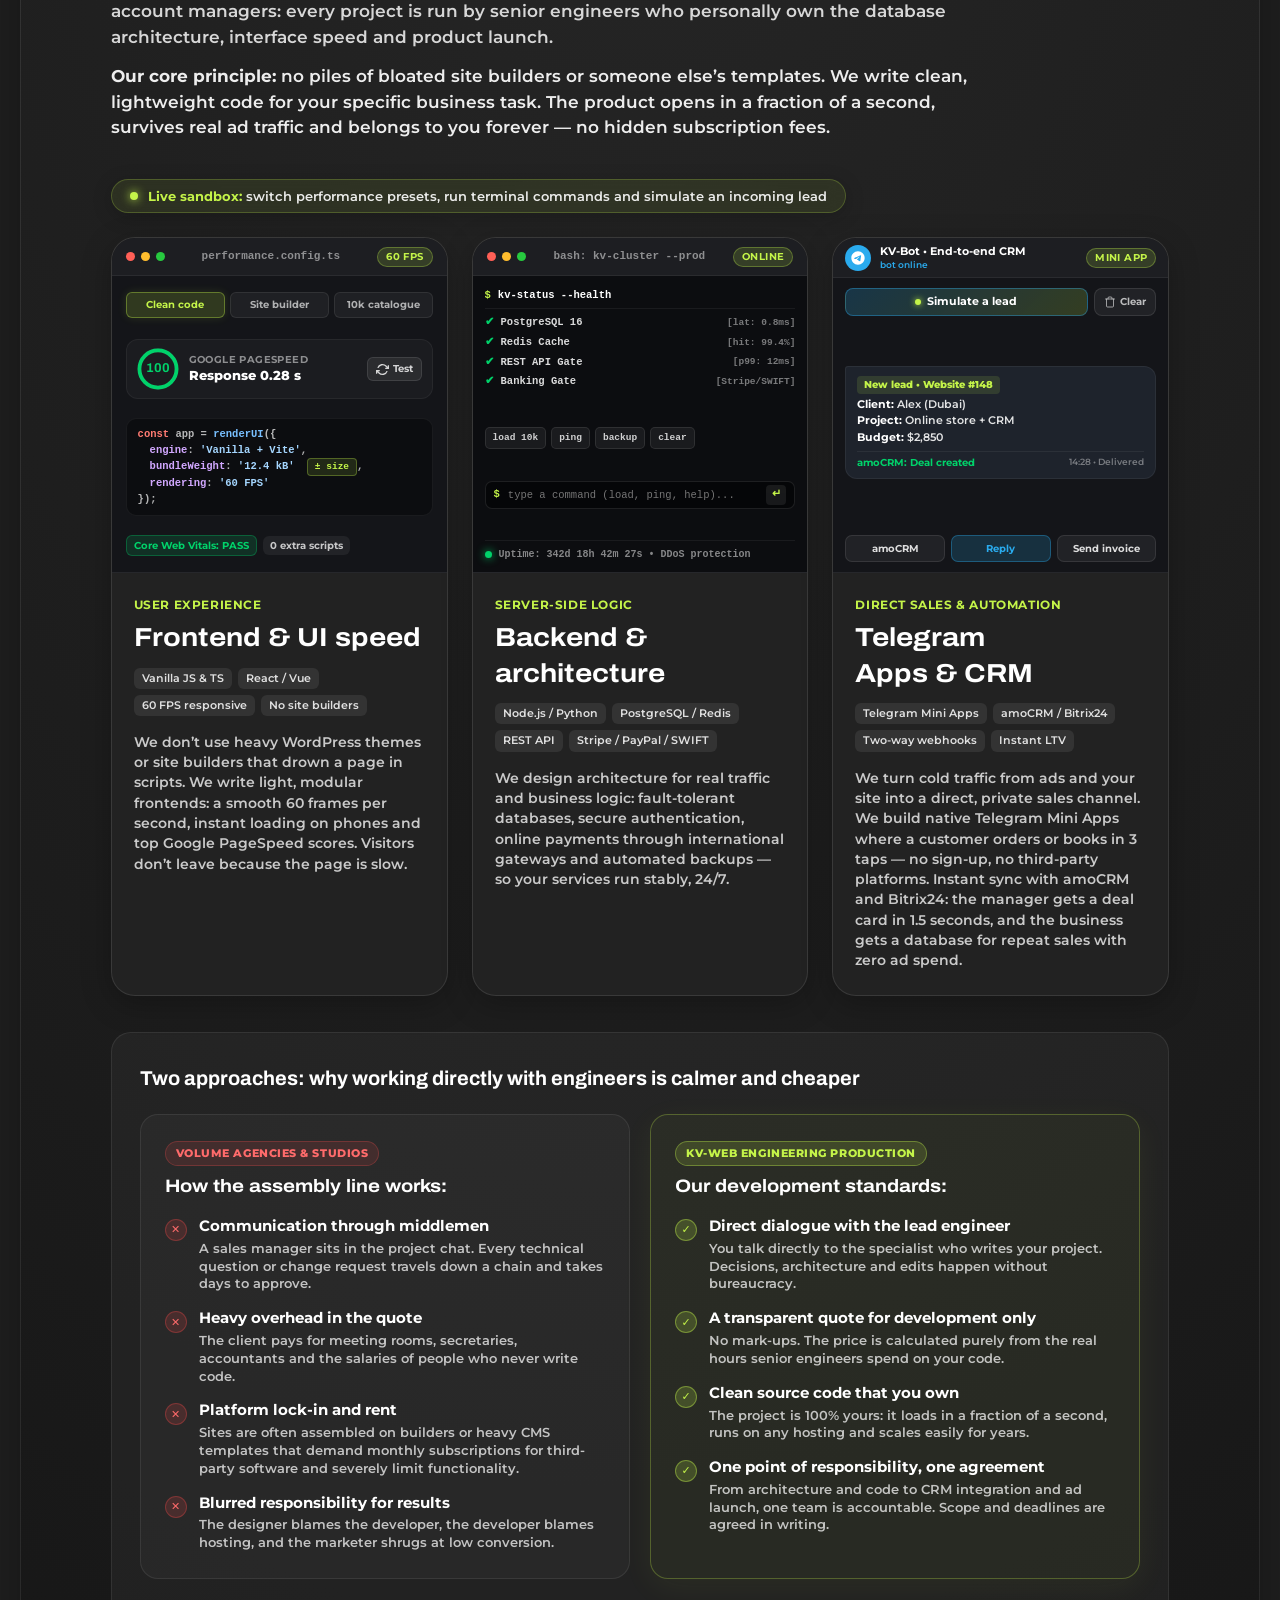
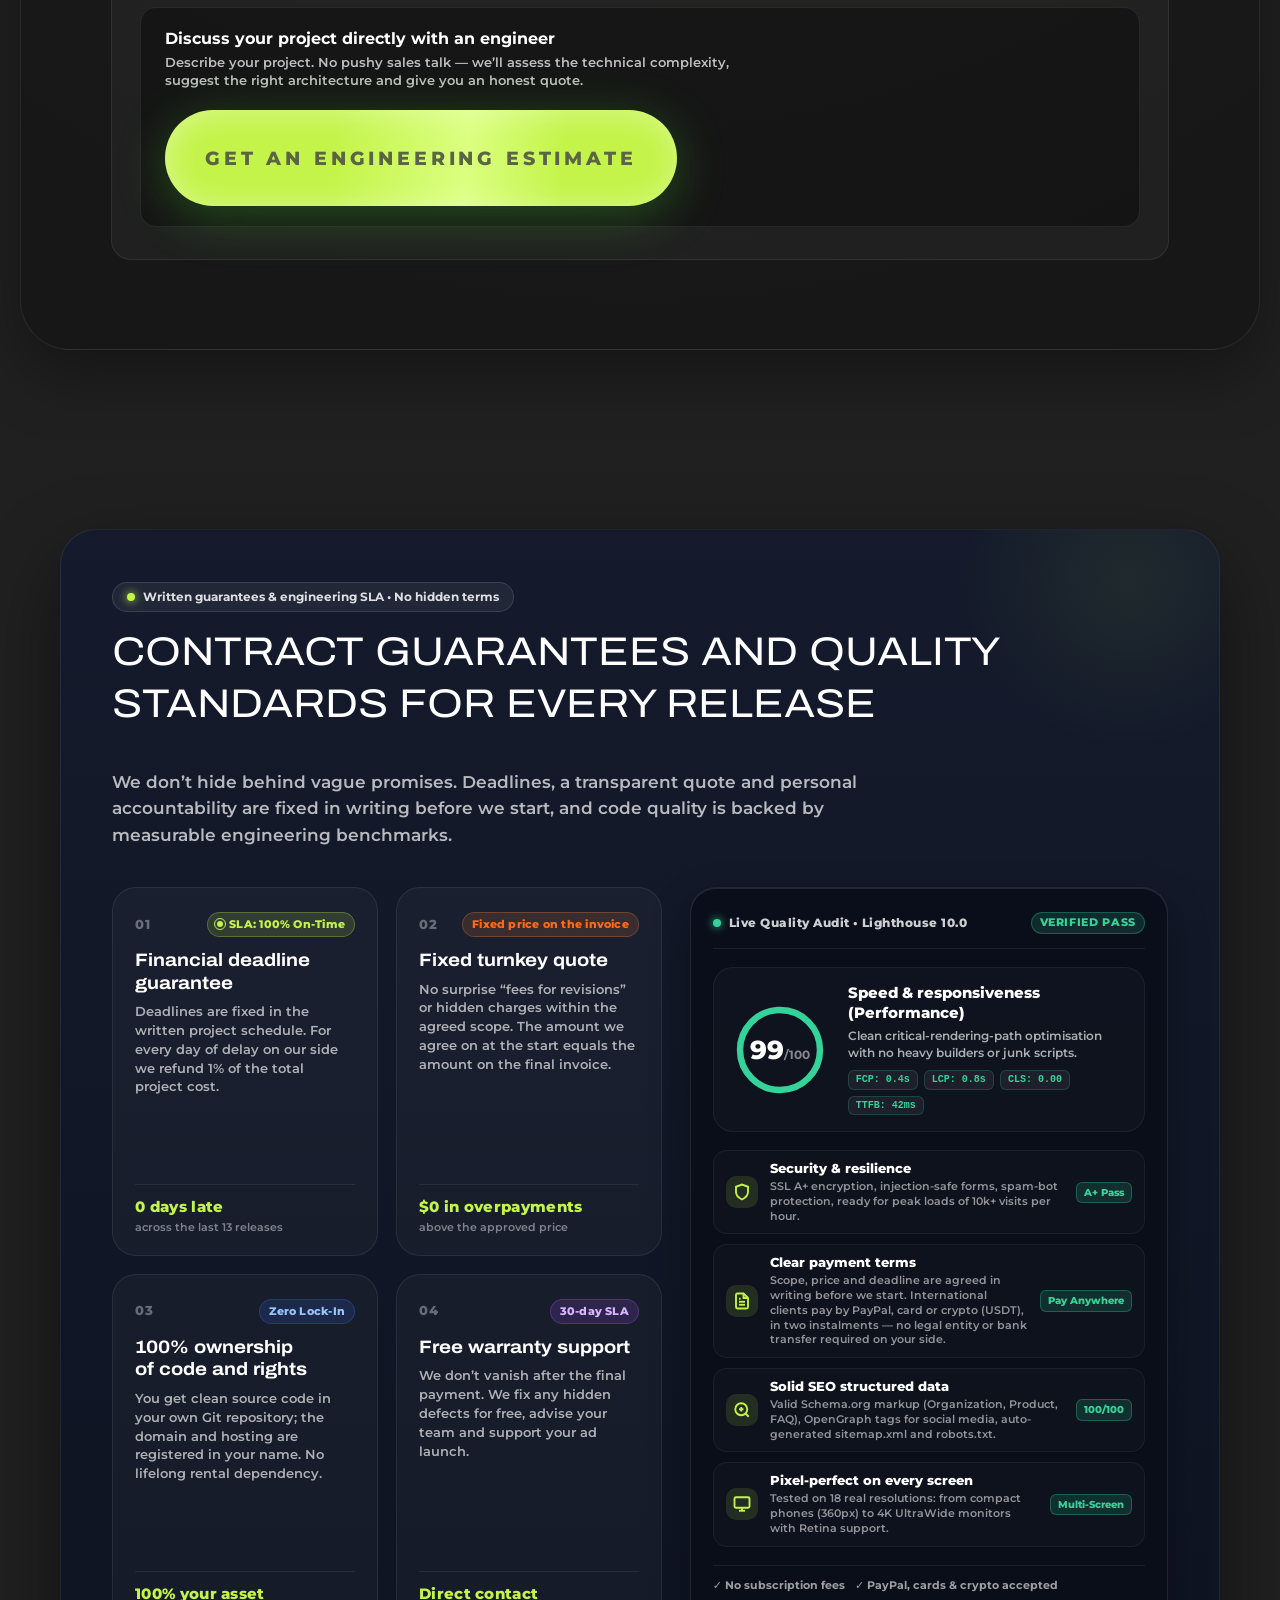
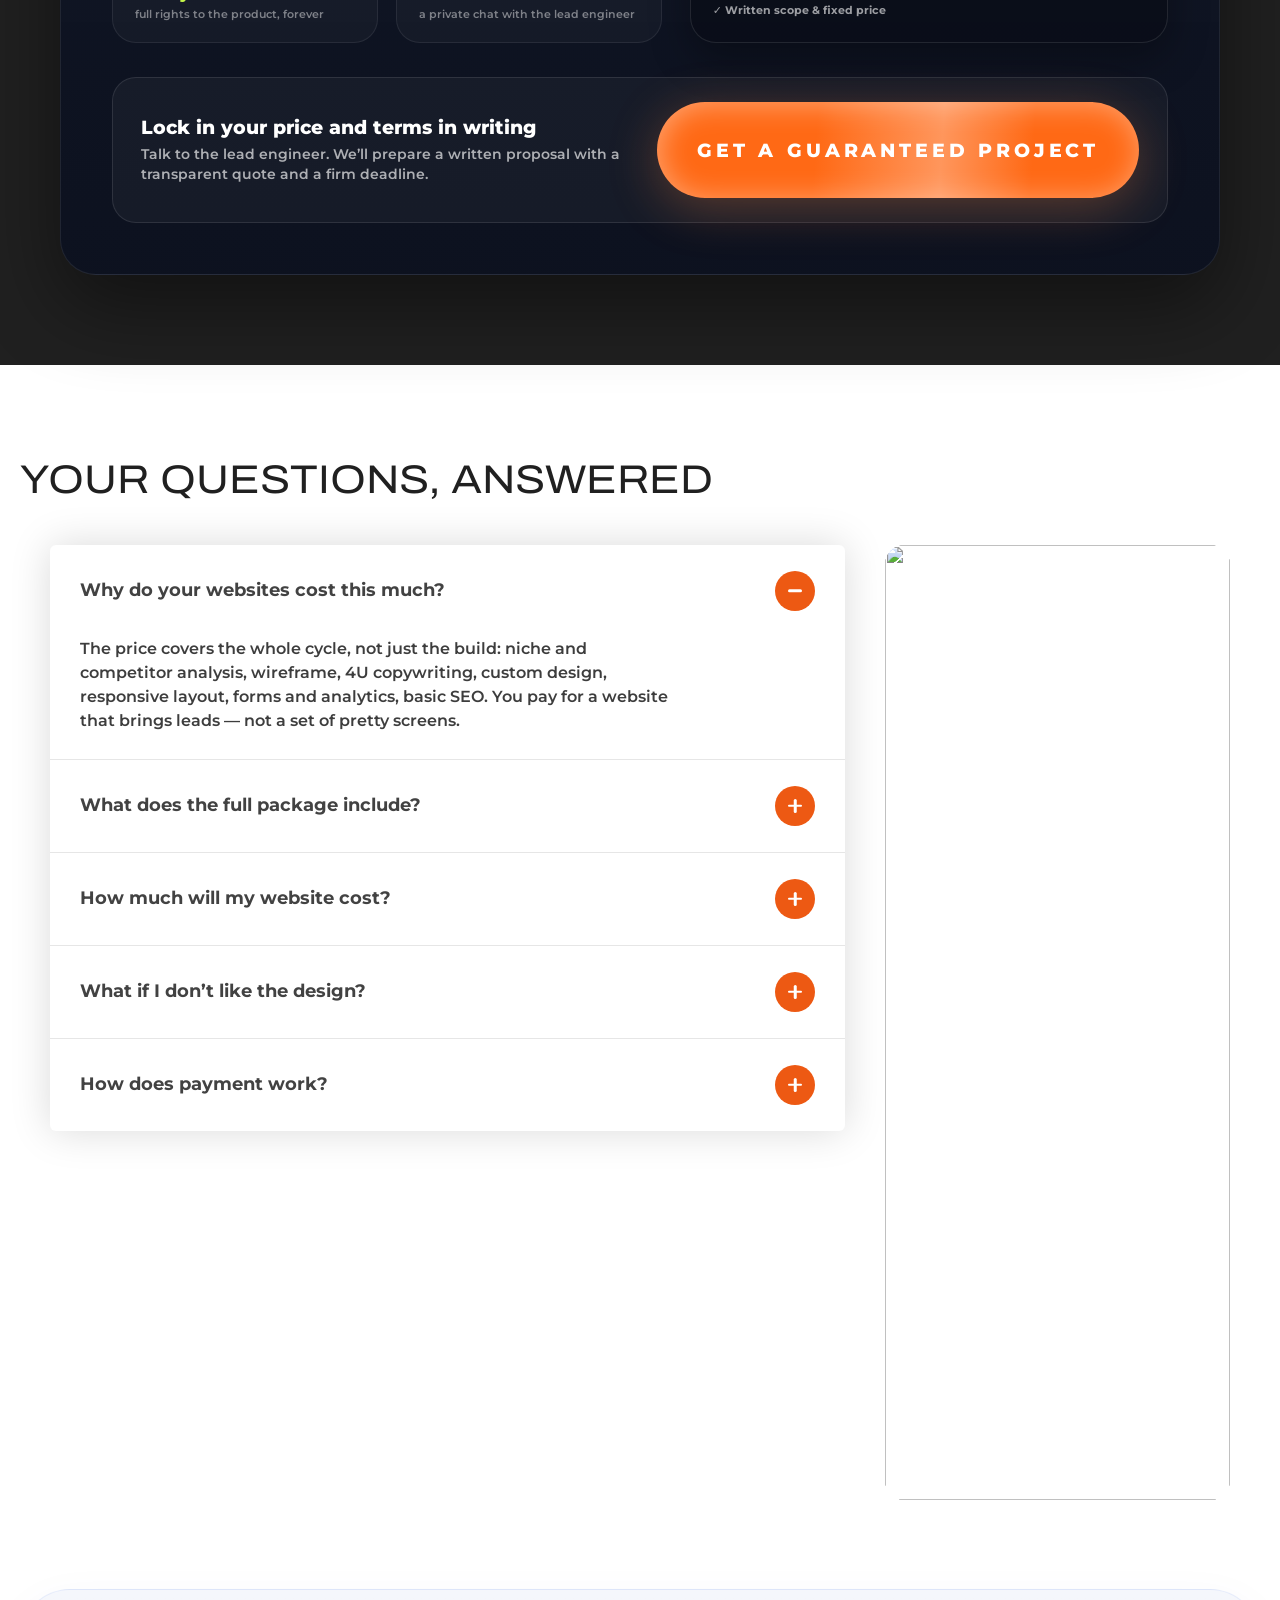
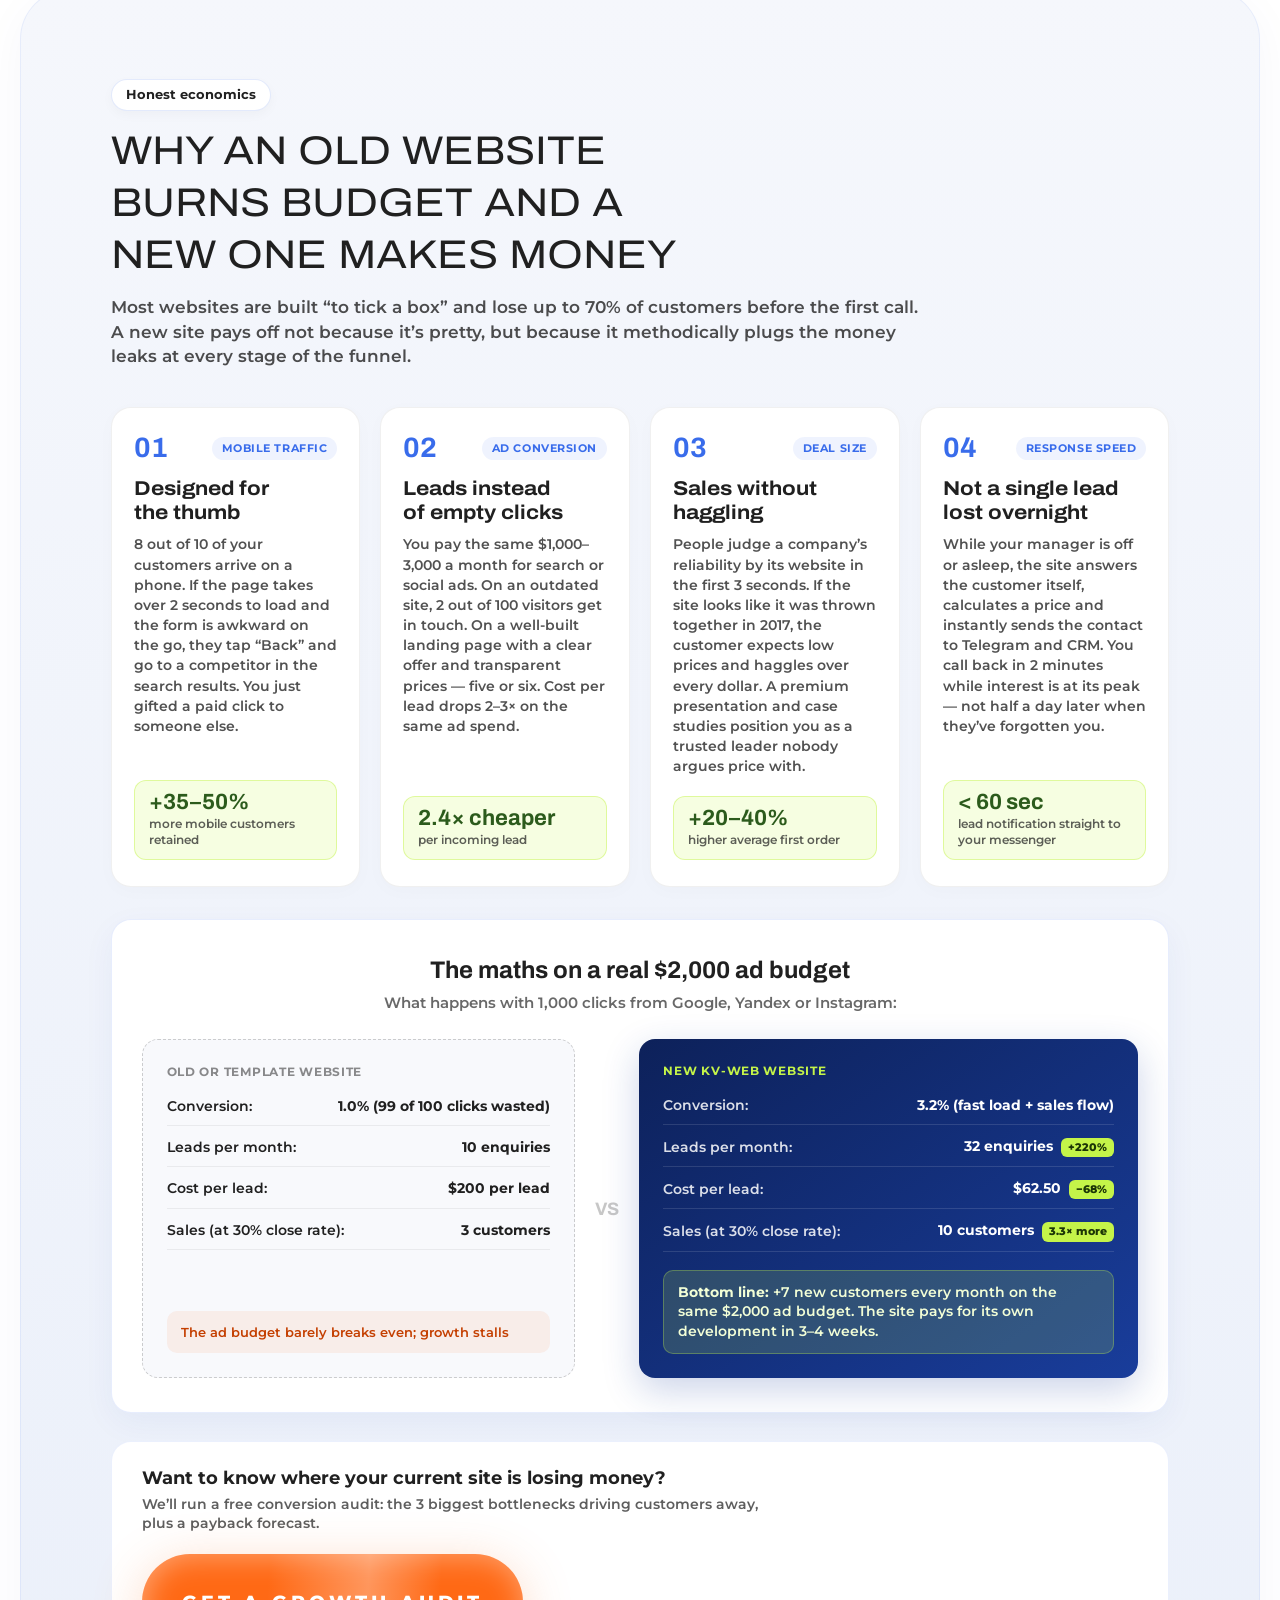
==== commit 890c00e3: "merge: origin/main (реальные контакты, заявки через Worker/FormSubmit) в our-version Апстрим: телефо" ====
--- a/index.html
+++ b/index.html
@@ -2,65 +2,113 @@
 <html lang="ru">
 <head>
 <meta charset="utf-8">
+<script>
+/* Язык: ?lang= → localStorage → язык браузера + часовой пояс. Результат в window.KV_LANG; словарь и подстановка — i18n.js */
+(function(){var L="ru";try{var q=new URLSearchParams(location.search).get("lang");if(q==="en"||q==="ru"){localStorage.setItem("kv_lang",q)}var s=localStorage.getItem("kv_lang");if(s==="en"||s==="ru"){L=s}else{var langs=navigator.languages||[navigator.language||""];var ru=/^(ru|be|uk|kk|ky|uz|tg)\b/i;var tz="";try{tz=Intl.DateTimeFormat().resolvedOptions().timeZone||""}catch(e){}var cis=/^(Europe\/(Minsk|Moscow|Kaliningrad|Samara|Kirov|Volgograd|Astrakhan|Saratov|Ulyanovsk|Simferopol|Kiev|Kyiv)|Asia\/(Almaty|Qyzylorda|Aqtobe|Aqtau|Atyrau|Oral|Qostanay|Tashkent|Samarkand|Bishkek|Dushanbe|Yekaterinburg|Omsk|Novosibirsk|Barnaul|Tomsk|Novokuznetsk|Krasnoyarsk|Irkutsk|Chita|Yakutsk|Vladivostok|Magadan|Sakhalin|Kamchatka|Anadyr))$/;L=ru.test(langs[0]||"")||cis.test(tz)?"ru":"en"}}catch(e){}window.KV_LANG=L;var h=document.documentElement;h.lang=L;h.className+=" lang-"+L+(L==="en"?" i18n-wait":"")})();
+</script>
+<style>html.i18n-wait body{visibility:hidden}</style>
 <meta name="viewport" content="width=device-width, initial-scale=1">
-<title>Создание сайтов в Беларуси от 3 дней — KV-web</title>
-<meta name="description" content="Маркетинговое агентство полного цикла KV-web: создание и продвижение сайтов в Беларуси под ключ. Лендинги, интернет-магазины, корпоративные сайты. Разработка от 3 дней.">
+<title data-i18n="meta.title">Создание сайтов в Беларуси от 3 дней — KV-web</title>
+<meta data-i18n-content="meta.description" name="description" content="Маркетинговое агентство полного цикла KV-web: создание и продвижение сайтов в Беларуси под ключ. Лендинги, интернет-магазины, корпоративные сайты. Разработка от 3 дней.">
 <meta name="theme-color" content="#396CEB">
 <meta property="og:type" content="website">
-<meta property="og:locale" content="ru_BY">
+<meta property="og:locale" content="ru_BY" data-i18n-content="meta.og-locale">
 <meta property="og:site_name" content="KV-web">
-<meta property="og:title" content="Создание сайтов в Беларуси от 3 дней">
-<meta property="og:description" content="Уже более 4 лет помогаем компаниям увеличить прибыль с помощью индивидуальных сайтов под ключ.">
-<meta property="og:image" content="img/5a64a498352c.webp">
-<link rel="preconnect" href="https://fonts.googleapis.com">
-<link rel="preconnect" href="https://fonts.gstatic.com" crossorigin>
-<link href="https://fonts.googleapis.com/css2?family=Archivo:wdth,wght@100..125,400..700&family=Montserrat:wght@400..800&display=swap" rel="stylesheet">
+<meta data-i18n-content="meta.og-title" property="og:title" content="Создание сайтов в Беларуси от 3 дней">
+<meta data-i18n-content="meta.og-description" property="og:description" content="С 2018 года помогаем компаниям увеличить прибыль с помощью индивидуальных сайтов под ключ.">
+<meta property="og:image" content="https://borisserz.github.io/information/img/5a64a498352c.webp">
+<meta property="og:url" content="https://borisserz.github.io/information/">
+<link rel="canonical" href="https://borisserz.github.io/information/">
+<link rel="preload" href="fonts/montserrat-cyrillic.woff2" as="font" type="font/woff2" crossorigin>
+<link rel="preload" href="fonts/montserrat-latin.woff2" as="font" type="font/woff2" crossorigin>
+<link rel="stylesheet" href="fonts/fonts.css?v=20260914d">
 <script>document.documentElement.classList.add('js')</script>
-<link rel="stylesheet" href="style.css">
-  <script src="https://cdnjs.cloudflare.com/ajax/libs/three.js/r128/three.min.js"></script>
+<link rel="stylesheet" href="style.css?v=20260914d">
+<script src="vendor/three.min.js" defer></script>
+<script type="application/ld+json">
+{
+  "@context": "https://schema.org",
+  "@graph": [
+    {
+      "@type": "Organization",
+      "@id": "https://borisserz.github.io/information/#org",
+      "name": "KV-web",
+      "url": "https://borisserz.github.io/information/",
+      "logo": "https://borisserz.github.io/information/img/5a64a498352c.webp",
+      "foundingDate": "2018",
+      "description": "Маркетинговое агентство полного цикла: создание сайтов, интернет-магазинов, iOS-приложений и Telegram Mini Apps, SEO и реклама.",
+      "areaServed": ["BY", "RU", "KZ", "AE", "US", "GB", "DE"],
+      "contactPoint": { "@type": "ContactPoint", "contactType": "sales", "telephone": "+375292528043", "email": "krutko.marketing@gmail.com", "availableLanguage": ["ru", "en"] }
+    },
+    {
+      "@type": "WebSite",
+      "@id": "https://borisserz.github.io/information/#site",
+      "url": "https://borisserz.github.io/information/",
+      "name": "KV-web",
+      "inLanguage": ["ru", "en"],
+      "publisher": { "@id": "https://borisserz.github.io/information/#org" }
+    },
+    {
+      "@type": "FAQPage",
+      "mainEntity": [
+        { "@type": "Question", "name": "Почему ваши сайты стоят так дорого?", "acceptedAnswer": { "@type": "Answer", "text": "В цену входит не только вёрстка, но и весь цикл: анализ ниши и конкурентов, прототип, копирайт по 4U, индивидуальный дизайн, адаптив, подключение форм и аналитики, базовое SEO." } },
+        { "@type": "Question", "name": "Что входит в полный комплекс услуг?", "acceptedAnswer": { "@type": "Answer", "text": "Маркетинговый анализ, прототип и структура, продающие тексты, дизайн, чистая адаптивная вёрстка, мобильная адаптация, интеграция с CRM, веб-аналитика, служебные страницы, базовая SEO-оптимизация и техподдержка первый месяц." } },
+        { "@type": "Question", "name": "Сколько будет стоить мой сайт?", "acceptedAnswer": { "@type": "Answer", "text": "Лендинг — от 1 390 BYN, конверсионный сайт для бизнеса — от 2 240 BYN, PRO-пакет — от 3 360 BYN. Точная сумма зависит от количества блоков, сложности дизайна и функционала." } },
+        { "@type": "Question", "name": "А если мне не понравится дизайн сайта, который вы сделаете?", "acceptedAnswer": { "@type": "Answer", "text": "До отрисовки мы согласуем 1–2 варианта стилистики, поэтому направление вы утверждаете до основной работы. Правки внутри согласованной концепции входят в стоимость." } },
+        { "@type": "Question", "name": "В каком формате происходит оплата услуг?", "acceptedAnswer": { "@type": "Answer", "text": "По договору, двумя частями: предоплата на старте и остаток после сдачи проекта. Работаем с физлицами, ИП и юрлицами, закрывающие документы предоставляем." } }
+      ]
+    }
+  ]
+}
+</script>
 </head>
 <body>
 
-<a class="skip" href="#main">Перейти к содержимому</a>
+<a data-i18n="page.pereyti-k-soderzhimomu" class="skip" href="#main">Перейти к содержимому</a>
 <div class="progress" aria-hidden="true"><span class="progress__bar"></span></div>
 
 <!-- ============ ШАПКА ============ -->
 <header class="site-header" id="top">
   <div class="wrap">
     <div class="navbar">
-      <a class="brand" href="#top" aria-label="KV-web — на главную">
+      <a data-i18n-aria-label="top.label.kv-web-na" class="brand" href="#top" aria-label="KV-web — на главную">
         <span class="brand__mark" aria-hidden="true">
           <svg viewBox="0 0 40 32" fill="none" role="img"><path d="M2 2h6.4v11.3L18.2 2h7.9L15.9 14.1 26.6 30h-7.7l-7.2-11-3.3 3.8V30H2V2Z" fill="currentColor"/><rect x="29" y="19" width="11" height="11" rx="3.5" fill="#396CEB"/></svg>
         </span>
         <span class="brand__txt">
           <b>KV<i>WEB</i></b>
-          <small>Маркетинговое агентство<br>полного цикла</small>
+          <small data-i18n="top.marketingovoe-agentstvo-polnogo-tsikla">Маркетинговое агентство<br>полного цикла</small>
         </span>
       </a>
 
-      <button class="burger" type="button" aria-expanded="false" aria-controls="mainnav" aria-label="Открыть меню">
+      <button data-i18n-aria-label="top.label.otkryt-menyu" class="burger" type="button" aria-expanded="false" aria-controls="mainnav" aria-label="Открыть меню">
         <span></span><span></span><span></span>
       </button>
 
-      <nav class="mainnav" id="mainnav" aria-label="Основная навигация">
+      <nav data-i18n-aria-label="top.label.osnovnaya-navigatsiya" class="mainnav" id="mainnav" aria-label="Основная навигация">
         <ul class="mainnav__list">
-          <li><a href="#cases">Кейсы</a></li>
+          <li><a data-i18n="top.keysy" href="#cases">Кейсы</a></li>
           <li class="has-sub">
-            <button type="button" class="subtoggle" aria-expanded="false" aria-controls="sub-services">Услуги<svg viewBox="0 0 10 6" aria-hidden="true"><path d="M1 1l4 4 4-4" stroke="currentColor" stroke-width="1.6" fill="none" stroke-linecap="round"/></svg></button>
+            <button data-i18n="top.uslugi" type="button" class="subtoggle" aria-expanded="false" aria-controls="sub-services">Услуги<svg viewBox="0 0 10 6" aria-hidden="true"><path d="M1 1l4 4 4-4" stroke="currentColor" stroke-width="1.6" fill="none" stroke-linecap="round"/></svg></button>
             <ul class="submenu" id="sub-services">
-              <li><a href="#pricing">Создание лендинга</a></li>
-              <li><a href="#types">Интернет-магазин</a></li>
-              <li><a href="#types">Корпоративный сайт</a></li>
-              <li><a href="#promo">SEO продвижение</a></li>
-              <li><a href="#promo">Контекстная реклама</a></li>
+              <li><a data-i18n="top.sozdanie-lendinga" href="#pricing">Создание лендинга</a></li>
+              <li><a data-i18n="top.internet-magazin" href="#types">Интернет-магазин</a></li>
+              <li><a data-i18n="top.korporativnyy-sayt" href="#types">Корпоративный сайт</a></li>
+              <li><a data-i18n="top.seo-prodvizhenie" href="#promo">SEO продвижение</a></li>
+              <li><a data-i18n="top.kontekstnaya-reklama" href="#promo">Контекстная реклама</a></li>
             </ul>
           </li>
-          <li><a href="#about">О нас</a></li>
-          <li><a href="#roi">Окупаемость</a></li>
-          <li><a href="#contacts">Контакты</a></li>
+          <li><a data-i18n="top.o-nas" href="#about">О нас</a></li>
+          <li><a data-i18n="top.okupaemost" href="#roi">Окупаемость</a></li>
+          <li><a data-i18n="top.kontakty" href="#contacts">Контакты</a></li>
         </ul>
-        <a class="btn btn--orange btn--sm mainnav__cta" href="#offer">Получить предложение</a>
+        <a data-i18n="top.poluchit-predlozhenie" class="btn btn--orange btn--sm mainnav__cta" href="#offer">Получить предложение</a>
       </nav>
+
+      <div class="langsw" role="group" aria-label="Язык" data-i18n-aria-label="top.lang">
+        <button type="button" class="langsw__btn" data-lang="ru" lang="ru">RU</button>
+        <button type="button" class="langsw__btn" data-lang="en" lang="en">EN</button>
+      </div>
     </div>
   </div>
 </header>
@@ -76,9 +124,9 @@
   <div class="wrap">
     <div class="hero__card" data-hero>
       <div class="hero__text">
-        <h1 class="hero__h1"><span class="line"><span>Создание сайтов</span></span><span class="line"><span>в Беларуси</span></span><span class="line"><span class="hero__accent-days">от 3 дней</span></span></h1>
-        <p class="hero__lead" data-hero-el>Уже более 4 лет мы помогаем компаниям увеличить прибыль и быть более узнаваемыми на рынке с помощью разработки индивидуальных сайтов под ключ</p>
-        <a class="btn btn--orange btn--lg" href="#quiz" data-hero-el>Рассчитать стоимость сайта</a>
+        <h1 class="hero__h1"><span class="line"><span data-i18n="hero.sozdanie-saytov">Создание сайтов</span></span><span class="line"><span data-i18n="hero.v-belarusi">в Беларуси</span></span><span class="line"><span data-i18n="hero.ot-3-dney" class="hero__accent-days">от 3 дней</span></span></h1>
+        <p data-i18n="hero.uzhe-bolee-4-let" class="hero__lead" data-hero-el>С 2018 года мы помогаем компаниям увеличить прибыль и быть более узнаваемыми на рынке с помощью разработки индивидуальных сайтов под ключ</p>
+        <a data-i18n="hero.rasschitat-stoimost-sayta" class="btn btn--orange btn--lg" href="#quiz" data-hero-el>Рассчитать стоимость сайта</a>
       </div>
       <div class="hero__pic" data-hero-el>
         <div class="hero-stage" id="heroStage">
@@ -88,74 +136,74 @@
               <span class="hero-cue__ping-ring"></span>
               <span class="hero-cue__ping-dot"></span>
             </span>
-            <span class="hero-cue__txt">Наведи на нас</span>
+            <span data-i18n="hero.navedi-na-nas" class="hero-cue__txt">Наведи на нас</span>
             <span class="hero-cue__chip">
               <svg width="12" height="12" viewBox="0 0 24 24" fill="none" stroke="currentColor" stroke-width="2.8" stroke-linecap="round" stroke-linejoin="round"><path d="M12 5v14M19 12l-7 7-7-7"/></svg>
             </span>
           </div>
 
-          <img class="hero-stage__img" src="img/5a64a498352c.webp" width="697" height="614" alt="Разработка сайтов и приложений нашей командой" fetchpriority="high" decoding="async">
+          <img data-i18n-alt="hero.alt.razrabotka-saytov-i" class="hero-stage__img" src="img/5a64a498352c.webp" width="697" height="614" alt="Разработка сайтов и приложений нашей командой" fetchpriority="high" decoding="async">
 
           <!-- 1. Лампочка: Концепция и логика -->
-          <div class="hero-spot hero-spot--bulb" style="left: 45%; top: 3%; width: 17%; height: 19%; border-radius: 50% 50% 35% 35%;" tabindex="0" role="button" aria-label="Концепция и логика">
+          <div data-i18n-aria-label="hero.label.kontseptsiya-i-logika" class="hero-spot hero-spot--bulb" style="left: 45%; top: 3%; width: 17%; height: 19%; border-radius: 50% 50% 35% 35%;" tabindex="0" role="button" aria-label="Концепция и логика">
             <div class="hero-spot__pop hero-spot__pop--bottom">
-              <div class="hero-spot__tag">Концепция</div>
-              <div class="hero-spot__title">Думаем головой, а не шаблонами</div>
-              <p class="hero-spot__desc">Вникаем в ваш бизнес до строчки кода. Продумываем логику и структуру так, чтобы сайт реально приносил заявки, а не просто висел в интернете.</p>
+              <div data-i18n="hero.kontseptsiya" class="hero-spot__tag">Концепция</div>
+              <div data-i18n="hero.dumaem-golovoy-a-ne" class="hero-spot__title">Думаем головой, а не шаблонами</div>
+              <p data-i18n="hero.vnikaem-v-vash-biznes" class="hero-spot__desc">Вникаем в ваш бизнес до строчки кода. Продумываем логику и структуру так, чтобы сайт реально приносил заявки, а не просто висел в интернете.</p>
             </div>
           </div>
 
           <!-- 2. IDE / Окна с кодом и {...} -->
-          <div class="hero-spot hero-spot--code" style="left: 6%; top: 20%; width: 33%; height: 40%; border-radius: 20px;" tabindex="0" role="button" aria-label="Нативная разработка">
+          <div data-i18n-aria-label="hero.label.nativnaya-razrabotka" class="hero-spot hero-spot--code" style="left: 6%; top: 20%; width: 33%; height: 40%; border-radius: 20px;" tabindex="0" role="button" aria-label="Нативная разработка">
             <div class="hero-spot__pop hero-spot__pop--right">
-              <div class="hero-spot__tag">Разработка</div>
-              <div class="hero-spot__title">Честный нативный код</div>
-              <p class="hero-spot__desc">Пишем быстрый веб и нативные приложения под iOS на Swift. Без тормозных конструкторов и раздутых библиотек — страницы открываются мгновенно (от 0.8 сек).</p>
+              <div data-i18n="hero.razrabotka" class="hero-spot__tag">Разработка</div>
+              <div data-i18n="hero.chestnyy-nativnyy-kod" class="hero-spot__title">Честный нативный код</div>
+              <p data-i18n="hero.pishem-bystryy-veb-i" class="hero-spot__desc">Пишем быстрый веб и нативные приложения под iOS на Swift. Без тормозных конструкторов и раздутых библиотек — страницы открываются мгновенно (от 0.8 сек).</p>
             </div>
           </div>
 
           <!-- 3. Зеленый бабл: Сроки и гарантия -->
-          <div class="hero-spot hero-spot--speed" style="left: 77%; top: 13%; width: 22%; height: 26%; border-radius: 50%;" tabindex="0" role="button" aria-label="Сроки и гарантия">
+          <div data-i18n-aria-label="hero.label.sroki-i-garantiya" class="hero-spot hero-spot--speed" style="left: 77%; top: 13%; width: 22%; height: 26%; border-radius: 50%;" tabindex="0" role="button" aria-label="Сроки и гарантия">
             <div class="hero-spot__pop hero-spot__pop--left">
-              <div class="hero-spot__tag">Скорость</div>
-              <div class="hero-spot__title">Запуск от 3 дней без задержек</div>
-              <p class="hero-spot__desc">Сроки и этапы жестко фиксируем в договоре. Не кормим завтраками: если обещали релиз к дате — значит сайт готов и протестирован вовремя.</p>
+              <div data-i18n="hero.skorost" class="hero-spot__tag">Скорость</div>
+              <div data-i18n="hero.zapusk-ot-3-dney" class="hero-spot__title">Запуск от 3 дней без задержек</div>
+              <p data-i18n="hero.sroki-i-etapy-zhestko" class="hero-spot__desc">Сроки и этапы жестко фиксируем в договоре. Не кормим завтраками: если обещали релиз к дате — значит сайт готов и протестирован вовремя.</p>
             </div>
           </div>
 
           <!-- 4. Шестерёнка: Автоматизация и интеграции -->
-          <div class="hero-spot hero-spot--gear" style="left: 73%; top: 46%; width: 20%; height: 21%; border-radius: 18px;" tabindex="0" role="button" aria-label="Автоматизация и интеграции">
+          <div data-i18n-aria-label="hero.label.avtomatizatsiya-i-integratsii" class="hero-spot hero-spot--gear" style="left: 73%; top: 46%; width: 20%; height: 21%; border-radius: 18px;" tabindex="0" role="button" aria-label="Автоматизация и интеграции">
             <div class="hero-spot__pop hero-spot__pop--left">
-              <div class="hero-spot__tag">Интеграции</div>
-              <div class="hero-spot__title">Подключаем всё под ключ</div>
-              <p class="hero-spot__desc">Связываем проект с Telegram-ботами, CRM, 1С и онлайн-оплатой за 1–2 дня. Заявки сразу летят вам в карман, рутина менеджеров сокращается до минимума.</p>
+              <div data-i18n="hero.integratsii" class="hero-spot__tag">Интеграции</div>
+              <div data-i18n="hero.podklyuchaem-vse-pod-klyuch" class="hero-spot__title">Подключаем всё под ключ</div>
+              <p data-i18n="hero.svyazyvaem-proekt-s-telegram" class="hero-spot__desc">Связываем проект с Telegram-ботами, CRM, 1С и онлайн-оплатой за 1–2 дня. Заявки сразу летят вам в карман, рутина менеджеров сокращается до минимума.</p>
             </div>
           </div>
 
           <!-- 5. Рейтинг 5 звёзд: Опыт с 2018 и честная цена -->
-          <div class="hero-spot hero-spot--rating" style="left: 68%; top: 68%; width: 29%; height: 13%; border-radius: 14px;" tabindex="0" role="button" aria-label="Опыт и честная цена">
+          <div data-i18n-aria-label="hero.label.opyt-i-chestnaya" class="hero-spot hero-spot--rating" style="left: 68%; top: 68%; width: 29%; height: 13%; border-radius: 14px;" tabindex="0" role="button" aria-label="Опыт и честная цена">
             <div class="hero-spot__pop hero-spot__pop--left">
-              <div class="hero-spot__tag">Репутация</div>
-              <div class="hero-spot__title">Опыт с 2018 года и честные цены</div>
-              <p class="hero-spot__desc">Мы — сработанная команда инженеров без офисного пафоса и раздутого штата. Поэтому отдаем премиальное качество по честной цене без агентских наценок.</p>
+              <div data-i18n="hero.reputatsiya" class="hero-spot__tag">Репутация</div>
+              <div data-i18n="hero.opyt-s-2018-goda" class="hero-spot__title">Опыт с 2018 года и честные цены</div>
+              <p data-i18n="hero.my-srabotannaya-komanda-inzhenerov" class="hero-spot__desc">Мы — сработанная команда инженеров без офисного пафоса и раздутого штата. Поэтому отдаем премиальное качество по честной цене без агентских наценок.</p>
             </div>
           </div>
 
           <!-- 6. Дизайн-карточка (горы слева): Индивидуальный UI -->
-          <div class="hero-spot hero-spot--design" style="left: 17%; top: 60%; width: 20%; height: 21%; border-radius: 18px;" tabindex="0" role="button" aria-label="Индивидуальный дизайн">
+          <div data-i18n-aria-label="hero.label.individualnyy-dizayn" class="hero-spot hero-spot--design" style="left: 17%; top: 60%; width: 20%; height: 21%; border-radius: 18px;" tabindex="0" role="button" aria-label="Индивидуальный дизайн">
             <div class="hero-spot__pop hero-spot__pop--right">
-              <div class="hero-spot__tag">Дизайн</div>
-              <div class="hero-spot__title">Интерфейсы, за которые не стыдно</div>
-              <p class="hero-spot__desc">Никаких заезженных темплейтов из сети. Создаем сочный, выверенный визуальный стиль под вашу аудиторию — сайт запоминается и вызывает доверие с первой секунды.</p>
+              <div data-i18n="hero.dizayn" class="hero-spot__tag">Дизайн</div>
+              <div data-i18n="hero.interfeysy-za-kotorye-ne" class="hero-spot__title">Интерфейсы, за которые не стыдно</div>
+              <p data-i18n="hero.nikakih-zaezzhennyh-templeytov-iz" class="hero-spot__desc">Никаких заезженных темплейтов из сети. Создаем сочный, выверенный визуальный стиль под вашу аудиторию — сайт запоминается и вызывает доверие с первой секунды.</p>
             </div>
           </div>
 
           <!-- 7. Разработчик по центру: Прямой контакт с нами -->
-          <div class="hero-spot hero-spot--team" style="left: 39%; top: 31%; width: 29%; height: 40%; border-radius: 26px;" tabindex="0" role="button" aria-label="Прямая связь с разработчиками">
+          <div data-i18n-aria-label="hero.label.pryamaya-svyaz-s" class="hero-spot hero-spot--team" style="left: 39%; top: 31%; width: 29%; height: 40%; border-radius: 26px;" tabindex="0" role="button" aria-label="Прямая связь с разработчиками">
             <div class="hero-spot__pop hero-spot__pop--bottom">
-              <div class="hero-spot__tag">Команда</div>
-              <div class="hero-spot__title">Прямая связь с разработчиками</div>
-              <p class="hero-spot__desc">Вы обсуждаете задачи напрямую с теми, кто делает проект. Никакого испорченного телефона через стажеров: любые правки и идеи решаем сразу в рабочем чате.</p>
+              <div data-i18n="hero.komanda" class="hero-spot__tag">Команда</div>
+              <div data-i18n="hero.label.pryamaya-svyaz-s" class="hero-spot__title">Прямая связь с разработчиками</div>
+              <p data-i18n="hero.vy-obsuzhdaete-zadachi-napryamuyu" class="hero-spot__desc">Вы обсуждаете задачи напрямую с теми, кто делает проект. Никакого испорченного телефона через стажеров: любые правки и идеи решаем сразу в рабочем чате.</p>
             </div>
           </div>
         </div>
@@ -167,36 +215,36 @@
 <!-- ============ КВИЗ ============ -->
 <section class="quiz-sec" id="quiz">
   <div class="wrap">
-    <h2 class="h2">Получите расчёт стоимости вашего сайта ответив на 6 вопросов</h2>
+    <h2 data-i18n="quiz.poluchite-raschet-stoimosti-vashego" class="h2">Получите расчёт стоимости вашего сайта, ответив на несколько вопросов</h2>
     <span class="star star--b quiz-sec__s1" aria-hidden="true"></span>
 
     <form class="quiz reveal" id="quizForm" novalidate>
       <div class="quiz__bar">
         <div class="quiz__track"><div class="quiz__fill" id="quizFill"></div></div>
-        <span class="quiz__count" id="quizCount">1 из 5</span>
+        <span data-i18n="quiz.1-iz-5" class="quiz__count" id="quizCount">1 из 5</span>
       </div>
 
       <div class="quiz__body">
         <fieldset class="quiz__step is-active" data-step="1">
           <div class="quiz__cols">
             <div class="quiz__col">
-              <legend class="quiz__q">Ваша ниша. Тематика бизнеса</legend>
-              <input class="quiz__input" type="text" name="Ниша" placeholder="Строительство домов и квартир" autocomplete="off">
-              <p class="quiz__q quiz__q--mt">У вас есть прототип сайта и копирайт?
-                <button class="hint" type="button" aria-label="Что такое прототип и копирайт" data-hint="Прототип — схема страницы. Копирайт — готовые тексты. Если ничего нет, мы сделаем сами.">?</button>
+              <legend data-i18n="quiz.vasha-nisha-tematika-biznesa" class="quiz__q">Ваша ниша. Тематика бизнеса</legend>
+              <input data-i18n-placeholder="quiz.placeholder.stroitelstvo-domov-i" class="quiz__input" type="text" name="Ниша" placeholder="Строительство домов и квартир" autocomplete="off">
+              <p data-i18n="quiz.u-vas-est-prototip" class="quiz__q quiz__q--mt">У вас есть прототип сайта и копирайт?
+                <button data-i18n-data-hint="quiz.data-hint.prototip-shema-stranitsy" data-i18n-aria-label="quiz.label.chto-takoe-prototip" class="hint" type="button" aria-label="Что такое прототип и копирайт" data-hint="Прототип — схема страницы. Копирайт — готовые тексты. Если ничего нет, мы сделаем сами.">?</button>
               </p>
-              <label class="opt opt--radio"><input type="radio" name="Прототип" value="Да, всё есть"><span class="opt__mark"></span><span class="opt__txt">Да, всё есть</span></label>
-              <label class="opt opt--radio"><input type="radio" name="Прототип" value="Есть только тексты"><span class="opt__mark"></span><span class="opt__txt">Есть только тексты</span></label>
-              <label class="opt opt--radio"><input type="radio" name="Прототип" value="Ничего нет"><span class="opt__mark"></span><span class="opt__txt">Ничего нет</span></label>
+              <label class="opt opt--radio"><input type="radio" name="Прототип" value="Да, всё есть"><span class="opt__mark"></span><span data-i18n="quiz.da-vse-est" class="opt__txt">Да, всё есть</span></label>
+              <label class="opt opt--radio"><input type="radio" name="Прототип" value="Есть только тексты"><span class="opt__mark"></span><span data-i18n="quiz.est-tolko-teksty" class="opt__txt">Есть только тексты</span></label>
+              <label class="opt opt--radio"><input type="radio" name="Прототип" value="Ничего нет"><span class="opt__mark"></span><span data-i18n="quiz.nichego-net" class="opt__txt">Ничего нет</span></label>
             </div>
             <div class="quiz__col">
-              <p class="quiz__q">Какой функционал вам необходим?</p>
-              <label class="opt"><input type="checkbox" name="Функционал" value="Формы заявки"><span class="opt__box"></span><span class="opt__txt">Формы заявки</span></label>
-              <label class="opt"><input type="checkbox" name="Функционал" value="Корзина"><span class="opt__box"></span><span class="opt__txt">Корзина</span></label>
-              <label class="opt"><input type="checkbox" name="Функционал" value="Анимационные эффекты"><span class="opt__box"></span><span class="opt__txt">Анимационные эффекты</span></label>
-              <label class="opt"><input type="checkbox" name="Функционал" value="Калькулятор расчёта стоимости"><span class="opt__box"></span><span class="opt__txt">Калькулятор расчёта стоимости</span></label>
-              <label class="opt"><input type="checkbox" name="Функционал" value="Другое"><span class="opt__box"></span><span class="opt__txt">Другое</span></label>
-              <label class="opt"><input type="checkbox" name="Функционал" value="Не разбираюсь в этом, подскажите вы"><span class="opt__box"></span><span class="opt__txt">Не разбираюсь в этом, подскажите вы</span></label>
+              <p data-i18n="quiz.kakoy-funktsional-vam-neobhodim" class="quiz__q">Какой функционал вам необходим?</p>
+              <label class="opt"><input type="checkbox" name="Функционал" value="Формы заявки"><span class="opt__box"></span><span data-i18n="quiz.formy-zayavki" class="opt__txt">Формы заявки</span></label>
+              <label class="opt"><input type="checkbox" name="Функционал" value="Корзина"><span class="opt__box"></span><span data-i18n="quiz.korzina" class="opt__txt">Корзина</span></label>
+              <label class="opt"><input type="checkbox" name="Функционал" value="Анимационные эффекты"><span class="opt__box"></span><span data-i18n="quiz.animatsionnye-effekty" class="opt__txt">Анимационные эффекты</span></label>
+              <label class="opt"><input type="checkbox" name="Функционал" value="Калькулятор расчёта стоимости"><span class="opt__box"></span><span data-i18n="quiz.kalkulyator-rascheta-stoimosti" class="opt__txt">Калькулятор расчёта стоимости</span></label>
+              <label class="opt"><input type="checkbox" name="Функционал" value="Другое"><span class="opt__box"></span><span data-i18n="quiz.drugoe" class="opt__txt">Другое</span></label>
+              <label class="opt"><input type="checkbox" name="Функционал" value="Не разбираюсь в этом, подскажите вы"><span class="opt__box"></span><span data-i18n="quiz.ne-razbirayus-v-etom" class="opt__txt">Не разбираюсь в этом, подскажите вы</span></label>
             </div>
           </div>
         </fieldset>
@@ -204,18 +252,18 @@
         <fieldset class="quiz__step" data-step="2">
           <div class="quiz__cols">
             <div class="quiz__col">
-              <legend class="quiz__q">Какой тип сайта вам нужен?</legend>
-              <label class="opt opt--radio"><input type="radio" name="Тип сайта" value="Лендинг"><span class="opt__mark"></span><span class="opt__txt">Лендинг</span></label>
-              <label class="opt opt--radio"><input type="radio" name="Тип сайта" value="Сайт-визитка"><span class="opt__mark"></span><span class="opt__txt">Сайт-визитка</span></label>
-              <label class="opt opt--radio"><input type="radio" name="Тип сайта" value="Интернет-магазин"><span class="opt__mark"></span><span class="opt__txt">Интернет-магазин</span></label>
-              <label class="opt opt--radio"><input type="radio" name="Тип сайта" value="Корпоративный сайт"><span class="opt__mark"></span><span class="opt__txt">Корпоративный сайт</span></label>
+              <legend data-i18n="quiz.kakoy-tip-sayta-vam" class="quiz__q">Какой тип сайта вам нужен?</legend>
+              <label class="opt opt--radio"><input type="radio" name="Тип сайта" value="Лендинг"><span class="opt__mark"></span><span data-i18n="quiz.lending" class="opt__txt">Лендинг</span></label>
+              <label class="opt opt--radio"><input type="radio" name="Тип сайта" value="Сайт-визитка"><span class="opt__mark"></span><span data-i18n="quiz.sayt-vizitka" class="opt__txt">Сайт-визитка</span></label>
+              <label class="opt opt--radio"><input type="radio" name="Тип сайта" value="Интернет-магазин"><span class="opt__mark"></span><span data-i18n="top.internet-magazin" class="opt__txt">Интернет-магазин</span></label>
+              <label class="opt opt--radio"><input type="radio" name="Тип сайта" value="Корпоративный сайт"><span class="opt__mark"></span><span data-i18n="top.korporativnyy-sayt" class="opt__txt">Корпоративный сайт</span></label>
             </div>
             <div class="quiz__col">
-              <p class="quiz__q">На какой платформе?</p>
-              <label class="opt opt--radio"><input type="radio" name="Платформа" value="Чистый код (HTML5 / React)"><span class="opt__mark"></span><span class="opt__txt">Чистый код (HTML5 / React)</span></label>
+              <p data-i18n="quiz.na-kakoy-platforme" class="quiz__q">На какой платформе?</p>
+              <label class="opt opt--radio"><input type="radio" name="Платформа" value="Чистый код (HTML5 / React)"><span class="opt__mark"></span><span data-i18n="quiz.chistyy-kod-html5-react" class="opt__txt">Чистый код (HTML5 / React)</span></label>
               <label class="opt opt--radio"><input type="radio" name="Платформа" value="WordPress / CMS"><span class="opt__mark"></span><span class="opt__txt">WordPress / CMS</span></label>
-              <label class="opt opt--radio"><input type="radio" name="Платформа" value="Telegram Mini App / Сервис"><span class="opt__mark"></span><span class="opt__txt">Telegram Mini App / Сервис</span></label>
-              <label class="opt opt--radio"><input type="radio" name="Платформа" value="Не знаю, подскажите вы"><span class="opt__mark"></span><span class="opt__txt">Не знаю, подскажите вы</span></label>
+              <label class="opt opt--radio"><input type="radio" name="Платформа" value="Telegram Mini App / Сервис"><span class="opt__mark"></span><span data-i18n="quiz.telegram-mini-app-servis" class="opt__txt">Telegram Mini App / Сервис</span></label>
+              <label class="opt opt--radio"><input type="radio" name="Платформа" value="Не знаю, подскажите вы"><span class="opt__mark"></span><span data-i18n="quiz.ne-znayu-podskazhite-vy" class="opt__txt">Не знаю, подскажите вы</span></label>
             </div>
           </div>
         </fieldset>
@@ -223,18 +271,18 @@
         <fieldset class="quiz__step" data-step="3">
           <div class="quiz__cols">
             <div class="quiz__col">
-              <legend class="quiz__q">Бюджет на разработку</legend>
-              <label class="opt opt--radio"><input type="radio" name="Бюджет" value="до 2 300 BYN"><span class="opt__mark"></span><span class="opt__txt">до 2 300 BYN</span></label>
-              <label class="opt opt--radio"><input type="radio" name="Бюджет" value="2 300 – 4 300 BYN"><span class="opt__mark"></span><span class="opt__txt">2 300 – 4 300 BYN</span></label>
-              <label class="opt opt--radio"><input type="radio" name="Бюджет" value="4 300 – 6 000 BYN"><span class="opt__mark"></span><span class="opt__txt">4 300 – 6 000 BYN</span></label>
-              <label class="opt opt--radio"><input type="radio" name="Бюджет" value="более 6 000 BYN"><span class="opt__mark"></span><span class="opt__txt">более 6 000 BYN</span></label>
+              <legend data-i18n="quiz.byudzhet-na-razrabotku" class="quiz__q">Бюджет на разработку</legend>
+              <label class="opt opt--radio"><input type="radio" name="Бюджет" value="до 2 300 BYN"><span class="opt__mark"></span><span data-i18n="quiz.do-2-300-byn" class="opt__txt">до 2 300 BYN</span></label>
+              <label class="opt opt--radio"><input type="radio" name="Бюджет" value="2 300 – 4 300 BYN"><span class="opt__mark"></span><span data-i18n="quiz.2300-4300" class="opt__txt">2 300 – 4 300 BYN</span></label>
+              <label class="opt opt--radio"><input type="radio" name="Бюджет" value="4 300 – 6 000 BYN"><span class="opt__mark"></span><span data-i18n="quiz.4300-6000" class="opt__txt">4 300 – 6 000 BYN</span></label>
+              <label class="opt opt--radio"><input type="radio" name="Бюджет" value="более 6 000 BYN"><span class="opt__mark"></span><span data-i18n="quiz.bolee-6-000-byn" class="opt__txt">более 6 000 BYN</span></label>
             </div>
             <div class="quiz__col">
-              <p class="quiz__q">Сроки создания сайта</p>
-              <label class="opt opt--radio"><input type="radio" name="Сроки" value="6-20 дней"><span class="opt__mark"></span><span class="opt__txt">6–20 дней</span></label>
-              <label class="opt opt--radio"><input type="radio" name="Сроки" value="10-25 дней"><span class="opt__mark"></span><span class="opt__txt">10–25 дней</span></label>
-              <label class="opt opt--radio"><input type="radio" name="Сроки" value="15-30 дней"><span class="opt__mark"></span><span class="opt__txt">15–30 дней</span></label>
-              <label class="opt opt--radio"><input type="radio" name="Сроки" value="Не горит"><span class="opt__mark"></span><span class="opt__txt">Не горит</span></label>
+              <p data-i18n="quiz.sroki-sozdaniya-sayta" class="quiz__q">Сроки создания сайта</p>
+              <label class="opt opt--radio"><input type="radio" name="Сроки" value="6-20 дней"><span class="opt__mark"></span><span data-i18n="quiz.6-20-dney" class="opt__txt">6–20 дней</span></label>
+              <label class="opt opt--radio"><input type="radio" name="Сроки" value="10-25 дней"><span class="opt__mark"></span><span data-i18n="quiz.10-25-dney" class="opt__txt">10–25 дней</span></label>
+              <label class="opt opt--radio"><input type="radio" name="Сроки" value="15-30 дней"><span class="opt__mark"></span><span data-i18n="quiz.15-30-dney" class="opt__txt">15–30 дней</span></label>
+              <label class="opt opt--radio"><input type="radio" name="Сроки" value="Не горит"><span class="opt__mark"></span><span data-i18n="quiz.ne-gorit" class="opt__txt">Не горит</span></label>
             </div>
           </div>
         </fieldset>
@@ -242,17 +290,17 @@
         <fieldset class="quiz__step" data-step="4">
           <div class="quiz__cols">
             <div class="quiz__col">
-              <legend class="quiz__q">Нужно ли продвижение после запуска?</legend>
-              <label class="opt"><input type="checkbox" name="Продвижение" value="SEO продвижение"><span class="opt__box"></span><span class="opt__txt">SEO продвижение</span></label>
-              <label class="opt"><input type="checkbox" name="Продвижение" value="Контекстная реклама"><span class="opt__box"></span><span class="opt__txt">Контекстная реклама</span></label>
-              <label class="opt"><input type="checkbox" name="Продвижение" value="Таргетированная реклама"><span class="opt__box"></span><span class="opt__txt">Таргетированная реклама</span></label>
-              <label class="opt"><input type="checkbox" name="Продвижение" value="Пока не нужно"><span class="opt__box"></span><span class="opt__txt">Пока не нужно</span></label>
+              <legend data-i18n="quiz.nuzhno-li-prodvizhenie-posle" class="quiz__q">Нужно ли продвижение после запуска?</legend>
+              <label class="opt"><input type="checkbox" name="Продвижение" value="SEO продвижение"><span class="opt__box"></span><span data-i18n="top.seo-prodvizhenie" class="opt__txt">SEO продвижение</span></label>
+              <label class="opt"><input type="checkbox" name="Продвижение" value="Контекстная реклама"><span class="opt__box"></span><span data-i18n="top.kontekstnaya-reklama" class="opt__txt">Контекстная реклама</span></label>
+              <label class="opt"><input type="checkbox" name="Продвижение" value="Таргетированная реклама"><span class="opt__box"></span><span data-i18n="quiz.targetirovannaya-reklama" class="opt__txt">Таргетированная реклама</span></label>
+              <label class="opt"><input type="checkbox" name="Продвижение" value="Пока не нужно"><span class="opt__box"></span><span data-i18n="quiz.poka-ne-nuzhno" class="opt__txt">Пока не нужно</span></label>
             </div>
             <div class="quiz__col">
-              <p class="quiz__q">Есть ли действующий сайт?</p>
-              <label class="opt opt--radio"><input type="radio" name="Текущий сайт" value="Да, нужен редизайн"><span class="opt__mark"></span><span class="opt__txt">Да, нужен редизайн</span></label>
-              <label class="opt opt--radio"><input type="radio" name="Текущий сайт" value="Да, но делаем новый"><span class="opt__mark"></span><span class="opt__txt">Да, но делаем новый</span></label>
-              <label class="opt opt--radio"><input type="radio" name="Текущий сайт" value="Нет, с нуля"><span class="opt__mark"></span><span class="opt__txt">Нет, с нуля</span></label>
+              <p data-i18n="quiz.est-li-deystvuyuschiy-sayt" class="quiz__q">Есть ли действующий сайт?</p>
+              <label class="opt opt--radio"><input type="radio" name="Текущий сайт" value="Да, нужен редизайн"><span class="opt__mark"></span><span data-i18n="quiz.da-nuzhen-redizayn" class="opt__txt">Да, нужен редизайн</span></label>
+              <label class="opt opt--radio"><input type="radio" name="Текущий сайт" value="Да, но делаем новый"><span class="opt__mark"></span><span data-i18n="quiz.da-no-delaem-novyy" class="opt__txt">Да, но делаем новый</span></label>
+              <label class="opt opt--radio"><input type="radio" name="Текущий сайт" value="Нет, с нуля"><span class="opt__mark"></span><span data-i18n="quiz.net-s-nulya" class="opt__txt">Нет, с нуля</span></label>
             </div>
           </div>
         </fieldset>
@@ -260,26 +308,26 @@
         <fieldset class="quiz__step" data-step="5">
           <div class="quiz__cols">
             <div class="quiz__col">
-              <legend class="quiz__q">Куда отправить расчёт?</legend>
-              <input class="quiz__input" type="text" name="Имя" placeholder="Ваше имя" autocomplete="name" required>
-              <input class="quiz__input" type="tel" name="Телефон" placeholder="Номер телефона" autocomplete="tel" required>
+              <legend data-i18n="quiz.kuda-otpravit-raschet" class="quiz__q">Куда отправить расчёт?</legend>
+              <input data-i18n-placeholder="quiz.placeholder.vashe-imya" class="quiz__input" type="text" name="Имя" placeholder="Ваше имя" autocomplete="name" required>
+              <input data-i18n-placeholder="quiz.placeholder.nomer-telefona" class="quiz__input" type="tel" name="Телефон" placeholder="Номер телефона" autocomplete="tel" required>
             </div>
             <div class="quiz__col">
-              <p class="quiz__q">Удобный мессенджер для связи</p>
+              <p data-i18n="quiz.udobnyy-messendzher-dlya-svyazi" class="quiz__q">Удобный мессенджер для связи</p>
               <label class="opt"><input type="checkbox" name="Мессенджер" value="Telegram"><span class="opt__box"></span><span class="opt__txt">Telegram</span></label>
               <label class="opt"><input type="checkbox" name="Мессенджер" value="WhatsApp"><span class="opt__box"></span><span class="opt__txt">WhatsApp</span></label>
-              <textarea class="quiz__input quiz__input--area" name="Сообщение" placeholder="Что нужно сделать" rows="3"></textarea>
-              <label class="hp">Компания<input name="company" tabindex="-1" autocomplete="off"></label>
-              <p class="consent consent--dark">Отправляя форму вы соглашаетесь на <a href="#contacts">обработку персональных данных</a></p>
+              <textarea data-i18n-placeholder="form.ph-task" class="quiz__input quiz__input--area" name="Сообщение" placeholder="Что нужно сделать" rows="3"></textarea>
+              <label class="hp" data-i18n-skip aria-hidden="true">Компания<input name="company" tabindex="-1" autocomplete="off"></label>
+              <p data-i18n="quiz.otpravlyaya-formu-vy-soglashaetes" class="consent consent--dark">Отправляя форму, вы соглашаетесь на <a href="privacy.html" data-i18n-href="link.privacy">обработку персональных данных</a></p>
             </div>
           </div>
         </fieldset>
       </div>
 
       <div class="quiz__nav">
-        <button class="btn btn--ghost-lime" type="button" id="quizBack" hidden>Назад</button>
-        <button class="btn btn--lime" type="button" id="quizNext">Далее</button>
-        <button class="btn btn--lime" type="submit" id="quizSend" hidden>Получить расчёт</button>
+        <button data-i18n="quiz.nazad" class="btn btn--ghost-lime" type="button" id="quizBack" hidden>Назад</button>
+        <button data-i18n="quiz.dalee" class="btn btn--lime" type="button" id="quizNext">Далее</button>
+        <button data-i18n="quiz.poluchit-raschet" class="btn btn--lime" type="submit" id="quizSend" hidden>Получить расчёт</button>
       </div>
       <p class="formmsg" role="status" aria-live="polite"></p>
     </form>
@@ -291,27 +339,27 @@
 <section class="why">
   <div class="wrap">
     <div class="why__card reveal">
-      <h2 class="h2">Почему мы?</h2>
+      <h2 data-i18n="why.pochemu-my" class="h2">Почему мы?</h2>
       <div class="why__grid stagger">
-        <figure class="why__pic"><img src="img/84d45ab1aa05.webp" width="300" height="190" alt="Команда обсуждает структуру будущего сайта" loading="lazy" decoding="async"></figure>
+        <figure class="why__pic"><img data-i18n-alt="why.alt.komanda-obsuzhdaet-strukturu" src="img/84d45ab1aa05.webp" width="300" height="190" alt="Команда обсуждает структуру будущего сайта" loading="lazy" decoding="async"></figure>
         <div class="why__item">
-          <h3>Создаём сайт в комплексе</h3>
-          <p>Мы берём на себя весь маркетинг, создаём индивидуальный дизайн вашего сайта, вёрстаем и продвигаем в интернете</p>
-        </div>
-        <figure class="why__pic"><img src="img/e9f818deea27.webp" width="300" height="190" alt="Дизайнер работает над интерфейсом" loading="lazy" decoding="async"></figure>
+          <h3 data-i18n="why.sozdaem-sayt-v-komplekse">Создаём сайт в комплексе</h3>
+          <p data-i18n="why.my-berem-na-sebya">Мы берём на себя весь маркетинг, создаём индивидуальный дизайн вашего сайта, вёрстаем и продвигаем в интернете</p>
+        </div>
+        <figure class="why__pic"><img data-i18n-alt="why.alt.dizayner-rabotaet-nad" src="img/e9f818deea27.webp" width="300" height="190" alt="Дизайнер работает над интерфейсом" loading="lazy" decoding="async"></figure>
         <div class="why__item">
-          <h3>Крутое качество всем</h3>
-          <p>Занимаемся разработкой индивидуального сайта для всех — от стартапов до крупных корпораций на рынке</p>
-        </div>
-        <figure class="why__pic"><img src="img/f4f79d60dd78.webp" width="300" height="190" alt="График роста прибыли компании" loading="lazy" decoding="async"></figure>
+          <h3 data-i18n="why.krutoe-kachestvo-vsem">Крутое качество всем</h3>
+          <p data-i18n="why.zanimaemsya-razrabotkoy-individualnogo-say">Занимаемся разработкой индивидуального сайта для всех — от стартапов до крупных корпораций на рынке</p>
+        </div>
+        <figure class="why__pic"><img data-i18n-alt="why.alt.grafik-rosta-pribyli" src="img/f4f79d60dd78.webp" width="300" height="190" alt="График роста прибыли компании" loading="lazy" decoding="async"></figure>
         <div class="why__item">
-          <h3>Мы работаем ради денег</h3>
-          <p>Понимаем для чего вы здесь — вы хотите зарабатывать больше, замечательно. Мы вам в этом поможем</p>
-        </div>
-        <figure class="why__pic"><img src="img/e3a677203633.webp" width="300" height="190" alt="Бонусы для клиентов агентства" loading="lazy" decoding="async"></figure>
+          <h3 data-i18n="why.my-rabotaem-radi-deneg">Мы работаем ради денег</h3>
+          <p data-i18n="why.ponimaem-dlya-chego-vy">Понимаем, для чего вы здесь — вы хотите зарабатывать больше, замечательно. Мы вам в этом поможем</p>
+        </div>
+        <figure class="why__pic"><img data-i18n-alt="why.alt.bonusy-dlya-klientov" src="img/e3a677203633.webp" width="300" height="190" alt="Бонусы для клиентов агентства" loading="lazy" decoding="async"></figure>
         <div class="why__item">
-          <h3>Для каждого <span class="accent">БОНУСЫ</span></h3>
-          <p>Мы всегда стараемся дать больше, т.к понимаем, что сарафанка приводит больше всего клиентов</p>
+          <h3 data-i18n="why.dlya-kazhdogo-bonusy">Для каждого <span class="accent">БОНУСЫ</span></h3>
+          <p data-i18n="why.my-vsegda-staraemsya-dat">Мы всегда стараемся дать больше, т.к. понимаем, что сарафанка приводит больше всего клиентов</p>
         </div>
       </div>
     </div>
@@ -321,18 +369,18 @@
 <!-- ============ ТИПЫ САЙТОВ + КЕЙСЫ ============ -->
 <section class="dark-block" id="types">
   <div class="wrap">
-    <h2 class="h2 h2--light">Сайты и приложения, которые мы создаём</h2>
+    <h2 data-i18n="types.sayty-i-prilozheniya-kotorye" class="h2 h2--light">Сайты и приложения, которые мы создаём</h2>
     <span class="star star--o types__s1" aria-hidden="true"></span>
 
     <ul class="types stagger">
-      <li class="type" style="--tile:57,108,235"><span class="type__ico" aria-hidden="true"><img class="type__ico-b" src="img/47549c0b1de8.webp" width="120" height="120" alt="" loading="lazy" decoding="async"><img class="type__ico-t" src="img/7371eb2b2267.webp" width="120" height="120" alt="" loading="lazy" decoding="async"></span><span>Создание лендинга</span></li>
-      <li class="type" style="--tile:213,28,127"><span class="type__ico" aria-hidden="true"><img class="type__ico-b" src="img/11d4be5b8868.webp" width="120" height="120" alt="" loading="lazy" decoding="async"><img class="type__ico-t" src="img/e3c90b1a0425.webp" width="120" height="120" alt="" loading="lazy" decoding="async"></span><span>Приложения под iOS</span></li>
-      <li class="type" style="--tile:135,134,255"><span class="type__ico" aria-hidden="true"><img class="type__ico-b" src="img/32ed02815300.webp" width="120" height="120" alt="" loading="lazy" decoding="async"><img class="type__ico-t" src="img/1029248775af.webp" width="120" height="120" alt="" loading="lazy" decoding="async"></span><span>Экспресс-лендинг</span></li>
-      <li class="type" style="--tile:55,186,170"><span class="type__ico" aria-hidden="true"><img class="type__ico-b" src="img/b5cead89f389.webp" width="120" height="120" alt="" loading="lazy" decoding="async"><img class="type__ico-t" src="img/60d59f90d20d.webp" width="120" height="120" alt="" loading="lazy" decoding="async"></span><span>Сайт-визитка</span></li>
-      <li class="type" style="--tile:237,89,19"><span class="type__ico" aria-hidden="true"><img class="type__ico-b" src="img/dfcda74abd84.webp" width="120" height="120" alt="" loading="lazy" decoding="async"><img class="type__ico-t" src="img/84d99e954739.webp" width="120" height="120" alt="" loading="lazy" decoding="async"></span><span>Интернет-магазин</span></li>
-      <li class="type" style="--tile:200,38,50"><span class="type__ico" aria-hidden="true"><img class="type__ico-b" src="img/0623945086af.webp" width="120" height="120" alt="" loading="lazy" decoding="async"><img class="type__ico-t" src="img/a85980da4005.webp" width="120" height="120" alt="" loading="lazy" decoding="async"></span><span>Сайт на WordPress</span></li>
-      <li class="type" style="--tile:135,57,235"><span class="type__ico" aria-hidden="true"><img class="type__ico-b" src="img/1c84c64f869a.webp" width="120" height="120" alt="" loading="lazy" decoding="async"><img class="type__ico-t" src="img/e28080144fcc.webp" width="120" height="120" alt="" loading="lazy" decoding="async"></span><span>Корпоративный сайт</span></li>
-      <li class="type" style="--tile:35,150,237"><span class="type__ico" aria-hidden="true"><img class="type__ico-b" src="img/1edd8ef9ee8d.webp" width="120" height="120" alt="" loading="lazy" decoding="async"><img class="type__ico-t" src="img/1e832fa8e5b9.webp" width="120" height="120" alt="" loading="lazy" decoding="async"></span><span>Дизайн / редизайн сайта</span></li>
+      <li class="type" style="--tile:57,108,235"><span class="type__ico" aria-hidden="true"><img class="type__ico-b" src="img/47549c0b1de8.webp" width="120" height="120" alt="" loading="lazy" decoding="async"><img class="type__ico-t" src="img/7371eb2b2267.webp" width="120" height="120" alt="" loading="lazy" decoding="async"></span><span data-i18n="top.sozdanie-lendinga">Создание лендинга</span></li>
+      <li class="type" style="--tile:213,28,127"><span class="type__ico" aria-hidden="true"><img class="type__ico-b" src="img/11d4be5b8868.webp" width="120" height="120" alt="" loading="lazy" decoding="async"><img class="type__ico-t" src="img/e3c90b1a0425.webp" width="120" height="120" alt="" loading="lazy" decoding="async"></span><span data-i18n="types.prilozheniya-pod-ios">Приложения под iOS</span></li>
+      <li class="type" style="--tile:135,134,255"><span class="type__ico" aria-hidden="true"><img class="type__ico-b" src="img/32ed02815300.webp" width="120" height="120" alt="" loading="lazy" decoding="async"><img class="type__ico-t" src="img/1029248775af.webp" width="120" height="120" alt="" loading="lazy" decoding="async"></span><span data-i18n="types.ekspress-lending">Экспресс-лендинг</span></li>
+      <li class="type" style="--tile:55,186,170"><span class="type__ico" aria-hidden="true"><img class="type__ico-b" src="img/b5cead89f389.webp" width="120" height="120" alt="" loading="lazy" decoding="async"><img class="type__ico-t" src="img/60d59f90d20d.webp" width="120" height="120" alt="" loading="lazy" decoding="async"></span><span data-i18n="quiz.sayt-vizitka">Сайт-визитка</span></li>
+      <li class="type" style="--tile:237,89,19"><span class="type__ico" aria-hidden="true"><img class="type__ico-b" src="img/dfcda74abd84.webp" width="120" height="120" alt="" loading="lazy" decoding="async"><img class="type__ico-t" src="img/84d99e954739.webp" width="120" height="120" alt="" loading="lazy" decoding="async"></span><span data-i18n="top.internet-magazin">Интернет-магазин</span></li>
+      <li class="type" style="--tile:200,38,50"><span class="type__ico" aria-hidden="true"><img class="type__ico-b" src="img/0623945086af.webp" width="120" height="120" alt="" loading="lazy" decoding="async"><img class="type__ico-t" src="img/a85980da4005.webp" width="120" height="120" alt="" loading="lazy" decoding="async"></span><span data-i18n="types.sayt-na-wordpress">Сайт на WordPress</span></li>
+      <li class="type" style="--tile:135,57,235"><span class="type__ico" aria-hidden="true"><img class="type__ico-b" src="img/1c84c64f869a.webp" width="120" height="120" alt="" loading="lazy" decoding="async"><img class="type__ico-t" src="img/e28080144fcc.webp" width="120" height="120" alt="" loading="lazy" decoding="async"></span><span data-i18n="top.korporativnyy-sayt">Корпоративный сайт</span></li>
+      <li class="type" style="--tile:35,150,237"><span class="type__ico" aria-hidden="true"><img class="type__ico-b" src="img/1edd8ef9ee8d.webp" width="120" height="120" alt="" loading="lazy" decoding="async"><img class="type__ico-t" src="img/1e832fa8e5b9.webp" width="120" height="120" alt="" loading="lazy" decoding="async"></span><span data-i18n="types.dizayn-redizayn-sayta">Дизайн / редизайн сайта</span></li>
     </ul>
 
     <div class="cases__header" id="cases">
@@ -340,17 +388,17 @@
         <div class="cases__header-text">
           <div class="founders__badge">
             <span class="founders__badge-dot" aria-hidden="true"></span>
-            <span>Портфолио проектов • В деле с 2018 года</span>
-          </div>
-          <h2 class="h2 h2--light cases__h">Реализованные проекты: приложения на Swift, веб-сервисы и сайты</h2>
-          <p class="cases__lead">
+            <span data-i18n="types.portfolio-proektov-v-dele">Портфолио проектов • В деле с 2018 года</span>
+          </div>
+          <h2 data-i18n="types.realizovannye-proekty-prilozheniya-na" class="h2 h2--light cases__h">Реализованные проекты: приложения на Swift, веб-сервисы и сайты</h2>
+          <p data-i18n="types.listayte-karusel-nashih-rabot" class="cases__lead">
             Листайте карусель наших работ. Каждый продукт создан лично нами — без шаблонов на коленке и посредников: от нативного кода на Swift под iOS до масштабируемых веб-платформ, интернет-магазинов и сквозной рекламы.
           </p>
         </div>
 
         <!-- Кнопки управления каруселью в десктопе -->
-        <div class="cases__nav" aria-label="Управление каруселью проектов">
-          <button class="cases__arrow cases__arrow--prev js-cases-prev" id="casesPrev" type="button" aria-label="Предыдущий проект" disabled>
+        <div data-i18n-aria-label="types.label.upravlenie-karuselyu-proektov" class="cases__nav" aria-label="Управление каруселью проектов">
+          <button data-i18n-aria-label="types.label.predyduschiy-proekt" class="cases__arrow cases__arrow--prev js-cases-prev" id="casesPrev" type="button" aria-label="Предыдущий проект" disabled>
             <svg width="22" height="22" viewBox="0 0 24 24" fill="none" stroke="currentColor" stroke-width="2.5" stroke-linecap="round" stroke-linejoin="round"><path d="M19 12H5M12 19l-7-7 7-7"/></svg>
           </button>
           <div class="cases__counter">
@@ -358,54 +406,54 @@
             <span class="cases__counter-sep">/</span>
             <span class="cases__counter-total" id="casesCounterTotal">06</span>
           </div>
-          <button class="cases__arrow cases__arrow--next js-cases-next" id="casesNext" type="button" aria-label="Следующий проект">
+          <button data-i18n-aria-label="types.label.sleduyuschiy-proekt" class="cases__arrow cases__arrow--next js-cases-next" id="casesNext" type="button" aria-label="Следующий проект">
             <svg width="22" height="22" viewBox="0 0 24 24" fill="none" stroke="currentColor" stroke-width="2.5" stroke-linecap="round" stroke-linejoin="round"><path d="M5 12h14M12 5l7 7-7 7"/></svg>
           </button>
         </div>
       </div>
     </div>
 
-        <div class="chips" role="tablist" aria-label="Фильтр проектов">
-      <button class="chip is-on" role="tab" aria-selected="true" data-filter="all">Все проекты (13)</button>
-      <button class="chip" role="tab" aria-selected="false" data-filter="swift">Приложения на Swift (iOS &amp; Mac)</button>
-      <button class="chip" role="tab" aria-selected="false" data-filter="sites">B2B-порталы &amp; Сайты</button>
-      <button class="chip" role="tab" aria-selected="false" data-filter="motion">3D &amp; Motion-дизайн</button>
-      <button class="chip" role="tab" aria-selected="false" data-filter="webapp">Веб-приложения &amp; Финтех</button>
-      <button class="chip" role="tab" aria-selected="false" data-filter="traffic">Реклама &amp; Маркетинг</button>
+        <div data-i18n-aria-label="types.label.filtr-proektov" class="chips" role="tablist" aria-label="Фильтр проектов">
+      <button data-i18n="types.vse-proekty-13" class="chip is-on" role="tab" aria-selected="true" data-filter="all">Все проекты (13)</button>
+      <button data-i18n="types.prilozheniya-na-swift-ios" class="chip" role="tab" aria-selected="false" data-filter="swift">Приложения на Swift (iOS &amp; Mac)</button>
+      <button data-i18n="types.b2b-portaly-sayty" class="chip" role="tab" aria-selected="false" data-filter="sites">B2B-порталы &amp; Сайты</button>
+      <button data-i18n="types.3d-motion-dizayn" class="chip" role="tab" aria-selected="false" data-filter="motion">3D &amp; Motion-дизайн</button>
+      <button data-i18n="types.veb-prilozheniya-finteh" class="chip" role="tab" aria-selected="false" data-filter="webapp">Веб-приложения &amp; Финтех</button>
+      <button data-i18n="types.reklama-marketing" class="chip" role="tab" aria-selected="false" data-filter="traffic">Реклама &amp; Маркетинг</button>
     </div>
 
     <div class="cases-carousel" id="casesCarousel">
       <div class="cases-carousel__row">
         <!-- Кнопка ВЛЕВО: расположена слева от карточек с расстоянием -->
-        <button class="cases-btn cases-btn--prev js-cases-prev" id="casesSidePrev" type="button" aria-label="Предыдущий проект" title="Предыдущий проект" disabled>
+        <button data-i18n-aria-label="types.label.predyduschiy-proekt" data-i18n-title="types.label.predyduschiy-proekt" class="cases-btn cases-btn--prev js-cases-prev" id="casesSidePrev" type="button" aria-label="Предыдущий проект" title="Предыдущий проект" disabled>
           <svg width="24" height="24" viewBox="0 0 24 24" fill="none" stroke="currentColor" stroke-width="2.5" stroke-linecap="round" stroke-linejoin="round"><path d="M15 18l-6-6 6-6"/></svg>
         </button>
 
         <!-- Обертка трека с карточками -->
         <div class="cases-carousel__track-wrap">
-          <div class="cases cases--track stagger" id="casesTrack" tabindex="0" role="region" aria-label="Карусель проектов">
+          <div data-i18n-aria-label="types.label.karusel-proektov" class="cases cases--track stagger" id="casesTrack" tabindex="0" role="region" aria-label="Карусель проектов">
             <!-- 1. App Store Ecosystem (Boris Serzhanovich) -->
             <article class="case" data-tags="swift">
               <div class="case__media">
                 <div class="case__ios-bar" aria-hidden="true">
                   <span class="case__ios-time">9:41</span>
                   <span class="case__ios-island"></span>
-                  <span class="case__ios-icons"><svg width="14" height="10" viewBox="0 0 17 11" fill="currentColor"><path d="M1 8.5C1 8.22 1.22 8 1.5 8H3.5C3.78 8 4 8.22 4 8.5V10.5C4 10.78 3.78 11 3.5 11H1.5C1.22 11 1 10.78 1 10.5V8.5Z M5 6C5 5.72 5.22 5.5 5.5 5.5H7.5C7.78 5.5 8 6V10.5C8 10.78 7.78 11 7.5 11H5.5C5.22 11 5 10.78 5 10.5V6Z M9 3.5C9 3.22 9.22 3 9.5 3H11.5C11.78 3 12 3.22 12 3.5V10.5C12 10.78 11.78 11 11.5 11H9.5C9.22 11 9 10.78 9 10.5V3.5Z M13 1C13 0.72 13.22 0.5 13.5 0.5H15.5C15.78 0.5 16 0.72 16 1V10.5C16 10.78 15.78 11 15.5 11H13.5C13.22 11 13 10.78 13 10.5V1Z"/></svg></span>
-                </div>
-                <img class="case__img" src="img/case-appstore-ecosystem.jpg" width="800" height="450" alt="Экосистема приложений App Store от Boris Serzhanovich" loading="lazy" decoding="async">
+                  <span class="case__ios-icons"><svg width="14" height="10" viewBox="0 0 17 11" fill="currentColor"><path d="M1 8.5C1 8.22 1.22 8 1.5 8H3.5C3.78 8 4 8.22 4 8.5V10.5C4 10.78 3.78 11 3.5 11H1.5C1.22 11 1 10.78 1 10.5V8.5Z M5 6C5 5.72 5.22 5.5 5.5 5.5H7.5C7.78 5.5 8 5.72 8 6V10.5C8 10.78 7.78 11 7.5 11H5.5C5.22 11 5 10.78 5 10.5V6Z M9 3.5C9 3.22 9.22 3 9.5 3H11.5C11.78 3 12 3.22 12 3.5V10.5C12 10.78 11.78 11 11.5 11H9.5C9.22 11 9 10.78 9 10.5V3.5Z M13 1C13 0.72 13.22 0.5 13.5 0.5H15.5C15.78 0.5 16 0.72 16 1V10.5C16 10.78 15.78 11 15.5 11H13.5C13.22 11 13 10.78 13 10.5V1Z"/></svg></span>
+                </div>
+                <img data-i18n-alt="types.alt.ekosistema-prilozheniy-app" class="case__img" src="img/case-appstore-ecosystem.jpg" width="800" height="450" alt="Экосистема приложений App Store от Boris Serzhanovich" loading="lazy" decoding="async">
                 <div class="case__badges">
                   <span class="case__badge-stack">SwiftUI • HealthKit • CoreML • StoreKit 2</span>
-                  <span class="case__badge-metric">★ 4.9 • 150 000+ установок</span>
+                  <span data-i18n="types.4-9-150-000" class="case__badge-metric">★ 4.9 • 150 000+ установок</span>
                 </div>
               </div>
               <div class="case__body">
-                <h3 class="case__title">Экосистема приложений для здоровья и фитнеса в App Store</h3>
-                <p class="case__desc">
+                <h3 data-i18n="types.ekosistema-prilozheniy-dlya-zdorovya" class="case__title">Экосистема приложений для здоровья и фитнеса в App Store</h3>
+                <p data-i18n="types.lineyka-nativnyh-mobilnyh-produktov" class="case__desc">
                   Линейка нативных мобильных продуктов в аккаунте разработчика Boris Serzhanovich: <strong>FoodTracker AI</strong> (нейросетевой трекинг макронутриентов по фото тарелки), <strong>AI Workout Coach</strong> (силовой дневник с таймерами и автопрогрессией), <strong>FitRPG</strong> (геймификация тренировок с прокачкой героя) и <strong>Yoga Coach &amp; Relax</strong>. Плавные 60 FPS, виджеты iOS 17, синхронизация с Apple Watch и выстроенная подписная экономика.
                 </p>
                 <div class="case__result">
                   <span class="case__result-icon">🚀</span>
-                  <span>Результат: 4 продукта в топе категорий Health &amp; Fitness, LTV подписчиков вырос на 65%</span>
+                  <span data-i18n="types.rezultat-4-produkta-v">Результат: 4 продукта в топе категорий Health &amp; Fitness, LTV подписчиков вырос на 65%</span>
                 </div>
                 <div class="case__foot">
                   <div class="case__tags">
@@ -415,7 +463,7 @@
                     <span>StoreKit 2</span>
                     <span>watchOS</span>
                   </div>
-                  <a class="case__btn" href="#write">Заказать iOS-приложение <svg width="14" height="14" viewBox="0 0 14 14" fill="none"><path d="M1 7h12m0 0L8 2m5 5L8 12" stroke="currentColor" stroke-width="1.8" stroke-linecap="round" stroke-linejoin="round"/></svg></a>
+                  <a data-i18n="types.zakazat-ios-prilozhenie" class="case__btn" href="#write">Заказать iOS-приложение <svg width="14" height="14" viewBox="0 0 14 14" fill="none"><path d="M1 7h12m0 0L8 2m5 5L8 12" stroke="currentColor" stroke-width="1.8" stroke-linecap="round" stroke-linejoin="round"/></svg></a>
                 </div>
               </div>
             </article>
@@ -426,32 +474,32 @@
                 <div class="case__ios-bar" aria-hidden="true">
                   <span class="case__ios-time">9:41</span>
                   <span class="case__ios-island"></span>
-                  <span class="case__ios-icons"><svg width="14" height="10" viewBox="0 0 17 11" fill="currentColor"><path d="M1 8.5C1 8.22 1.22 8 1.5 8H3.5C3.78 8 4 8.22 4 8.5V10.5C4 10.78 3.78 11 3.5 11H1.5C1.22 11 1 10.78 1 10.5V8.5Z M5 6C5 5.72 5.22 5.5 5.5 5.5H7.5C7.78 5.5 8 6V10.5C8 10.78 7.78 11 7.5 11H5.5C5.22 11 5 10.78 5 10.5V6Z M9 3.5C9 3.22 9.22 3 9.5 3H11.5C11.78 3 12 3.22 12 3.5V10.5C12 10.78 11.78 11 11.5 11H9.5C9.22 11 9 10.78 9 10.5V3.5Z M13 1C13 0.72 13.22 0.5 13.5 0.5H15.5C15.78 0.5 16 0.72 16 1V10.5C16 10.78 15.78 11 15.5 11H13.5C13.22 11 13 10.78 13 10.5V1Z"/></svg></span>
-                </div>
-                <img class="case__img" src="img/case-mtbank-mobile.jpg" width="800" height="450" alt="Мобильный онлайн-банкинг МТБанк" loading="lazy" decoding="async">
+                  <span class="case__ios-icons"><svg width="14" height="10" viewBox="0 0 17 11" fill="currentColor"><path d="M1 8.5C1 8.22 1.22 8 1.5 8H3.5C3.78 8 4 8.22 4 8.5V10.5C4 10.78 3.78 11 3.5 11H1.5C1.22 11 1 10.78 1 10.5V8.5Z M5 6C5 5.72 5.22 5.5 5.5 5.5H7.5C7.78 5.5 8 5.72 8 6V10.5C8 10.78 7.78 11 7.5 11H5.5C5.22 11 5 10.78 5 10.5V6Z M9 3.5C9 3.22 9.22 3 9.5 3H11.5C11.78 3 12 3.22 12 3.5V10.5C12 10.78 11.78 11 11.5 11H9.5C9.22 11 9 10.78 9 10.5V3.5Z M13 1C13 0.72 13.22 0.5 13.5 0.5H15.5C15.78 0.5 16 0.72 16 1V10.5C16 10.78 15.78 11 15.5 11H13.5C13.22 11 13 10.78 13 10.5V1Z"/></svg></span>
+                </div>
+                <img data-i18n-alt="types.alt.mobilnyy-onlayn-banking" class="case__img" src="img/case-mtbank-mobile.jpg" width="800" height="450" alt="Мобильный онлайн-банкинг МТБанк" loading="lazy" decoding="async">
                 <div class="case__badges">
                   <span class="case__badge-stack">FinTech • HighLoad • PCI DSS</span>
-                  <span class="case__badge-metric">500 000+ транзакций/мес</span>
+                  <span data-i18n="types.500-000-tranzaktsiy-mes" class="case__badge-metric">500 000+ транзакций/мес</span>
                 </div>
               </div>
               <div class="case__body">
-                <h3 class="case__title">МТБанк — Мобильный онлайн-банкинг и цифровой кошелек</h3>
-                <p class="case__desc">
+                <h3 data-i18n="types.mtbank-mobilnyy-onlayn-banking" class="case__title">МТБанк — Мобильный онлайн-банкинг и цифровой кошелек</h3>
+                <p data-i18n="types.razrabotka-sovremennogo-mobilnogo-banka" class="case__desc">
                   Разработка современного мобильного банка для частных клиентов и бизнеса: моментальные платежи в системе ЕРИП в один тап, мгновенные P2P-переводы по номеру телефона, выпуск цифровых карт Visa/Mastercard/Белкарт, интерактивная аналитика расходов по категориям, онлайн-обмен валют, биометрическая аутентификация FaceID и сквозное банковское шифрование.
                 </p>
                 <div class="case__result">
                   <span class="case__result-icon">💳</span>
-                  <span>Результат: 99.99% стабильность под пиковыми нагрузками, проведение платежа за 4 секунды</span>
+                  <span data-i18n="types.rezultat-99-99-stabilnost">Результат: 99.99% стабильность под пиковыми нагрузками, проведение платежа за 4 секунды</span>
                 </div>
                 <div class="case__foot">
                   <div class="case__tags">
                     <span>FinTech</span>
                     <span>Swift / iOS</span>
-                    <span>ЕРИП Платежи</span>
+                    <span data-i18n="types.erip-platezhi">ЕРИП Платежи</span>
                     <span>PCI DSS</span>
-                    <span>Биометрия</span>
-                  </div>
-                  <a class="case__btn" href="#write">Обсудить финтех <svg width="14" height="14" viewBox="0 0 14 14" fill="none"><path d="M1 7h12m0 0L8 2m5 5L8 12" stroke="currentColor" stroke-width="1.8" stroke-linecap="round" stroke-linejoin="round"/></svg></a>
+                    <span data-i18n="types.biometriya">Биометрия</span>
+                  </div>
+                  <a data-i18n="types.obsudit-finteh" class="case__btn" href="#write">Обсудить финтех <svg width="14" height="14" viewBox="0 0 14 14" fill="none"><path d="M1 7h12m0 0L8 2m5 5L8 12" stroke="currentColor" stroke-width="1.8" stroke-linecap="round" stroke-linejoin="round"/></svg></a>
                 </div>
               </div>
             </article>
@@ -470,30 +518,30 @@
                     <span>kontur-estate.by</span>
                   </div>
                 </div>
-                <img class="case__img" src="img/case-kontur-dev.jpg" width="800" height="450" alt="Интерактивный 3D-квартал девелопера KONTUR" loading="lazy" decoding="async">
+                <img data-i18n-alt="types.alt.interaktivnyy-3d-kvartal" class="case__img" src="img/case-kontur-dev.jpg" width="800" height="450" alt="Интерактивный 3D-квартал девелопера KONTUR" loading="lazy" decoding="async">
                 <div class="case__badges">
                   <span class="case__badge-stack">Three.js • 3D Scrollytelling • WebGL</span>
-                  <span class="case__badge-metric">Awwwards Site • 3D Генплан</span>
+                  <span data-i18n="types.awwwards-site-3d-genplan" class="case__badge-metric">Awwwards Site • 3D Генплан</span>
                 </div>
               </div>
               <div class="case__body">
-                <h3 class="case__title">KONTUR (landing-na-zakaz.by) — Интерактивный 3D-квартал девелопера</h3>
-                <p class="case__desc">
+                <h3 data-i18n="types.kontur-landing-na-zakaz" class="case__title">KONTUR (landing-na-zakaz.by) — Интерактивный 3D-квартал девелопера</h3>
+                <p data-i18n="types.prezentatsionnyy-portal-developerskoy-komp" class="case__desc">
                   Презентационный портал девелоперской компании KONTUR: жилой дом послойно собирается прямо по скроллу страницы, интерактивный 3D-генплан жилого квартала с обзором 360°, умный селектор планировок квартир с расчетом освещенности и геймифицированный конфигуратор отделки для будущих жильцов.
                 </p>
                 <div class="case__result">
                   <span class="case__result-icon">🏢</span>
-                  <span>Результат: среднее время на сайте выросло до 4.8 минут, бронирование квартир через сайт +140%</span>
+                  <span data-i18n="types.rezultat-srednee-vremya-na">Результат: среднее время на сайте выросло до 4.8 минут, бронирование квартир через сайт +140%</span>
                 </div>
                 <div class="case__foot">
                   <div class="case__tags">
                     <span>Three.js</span>
                     <span>WebGL 3D</span>
-                    <span>Застройщик</span>
-                    <span>Интерактивный генплан</span>
+                    <span data-i18n="types.zastroyschik">Застройщик</span>
+                    <span data-i18n="types.interaktivnyy-genplan">Интерактивный генплан</span>
                     <span>Scrollytelling</span>
                   </div>
-                  <a class="case__btn" href="#write">Заказать 3D-сайт <svg width="14" height="14" viewBox="0 0 14 14" fill="none"><path d="M1 7h12m0 0L8 2m5 5L8 12" stroke="currentColor" stroke-width="1.8" stroke-linecap="round" stroke-linejoin="round"/></svg></a>
+                  <a data-i18n="types.zakazat-3d-sayt" class="case__btn" href="#write">Заказать 3D-сайт <svg width="14" height="14" viewBox="0 0 14 14" fill="none"><path d="M1 7h12m0 0L8 2m5 5L8 12" stroke="currentColor" stroke-width="1.8" stroke-linecap="round" stroke-linejoin="round"/></svg></a>
                 </div>
               </div>
             </article>
@@ -512,30 +560,30 @@
                     <span>rigel-steel.by</span>
                   </div>
                 </div>
-                <img class="case__img" src="img/case-rigel-metal.jpg" width="800" height="450" alt="Завод металлоконструкций РИГЕЛЬ" loading="lazy" decoding="async">
+                <img data-i18n-alt="types.alt.zavod-metallokonstruktsiy-rigel" class="case__img" src="img/case-rigel-metal.jpg" width="800" height="450" alt="Завод металлоконструкций РИГЕЛЬ" loading="lazy" decoding="async">
                 <div class="case__badges">
-                  <span class="case__badge-stack">BIM 3D • Инженерный Frontend</span>
-                  <span class="case__badge-metric">ТОП-1 РБ • Онлайн смета</span>
+                  <span data-i18n="types.bim-3d-inzhenernyy-frontend" class="case__badge-stack">BIM 3D • Инженерный Frontend</span>
+                  <span data-i18n="types.top-1-rb-onlayn" class="case__badge-metric">ТОП-1 РБ • Онлайн смета</span>
                 </div>
               </div>
               <div class="case__body">
-                <h3 class="case__title">РИГЕЛЬ (landing-na-zakaz.by) — Завод металлоконструкций и BIM-смета</h3>
-                <p class="case__desc">
+                <h3 data-i18n="types.rigel-landing-na-zakaz" class="case__title">РИГЕЛЬ (landing-na-zakaz.by) — Завод металлоконструкций и BIM-смета</h3>
+                <p data-i18n="types.ofitsialnyy-promo-portal-zavoda" class="case__desc">
                   Официальный промо-портал завода быстровозводимых металлоконструкций РИГЕЛЬ (Могилёв): архитектурный каркас ангара вычерчивается в векторе на глазах пользователя, моментальный онлайн-калькулятор сметы по площади и нагрузкам, интерактивный каталог модульных балок и автоматическая генерация ТЗ для отдела продаж.
                 </p>
                 <div class="case__result">
                   <span class="case__result-icon">🏗️</span>
-                  <span>Результат: поток целевых B2B-заявок на ангары вырос в 3.2 раза, стоимость замера отсеяна до нуля</span>
+                  <span data-i18n="types.rezultat-potok-tselevyh-b2b">Результат: поток целевых B2B-заявок на ангары вырос в 3.2 раза, расходы на выезд замерщика сведены к нулю</span>
                 </div>
                 <div class="case__foot">
                   <div class="case__tags">
-                    <span>Металлоконструкции</span>
-                    <span>Калькулятор сметы</span>
+                    <span data-i18n="types.metallokonstruktsii">Металлоконструкции</span>
+                    <span data-i18n="types.kalkulyator-smety">Калькулятор сметы</span>
                     <span>BIM 3D</span>
-                    <span>B2B Производство</span>
-                    <span>Инженерия</span>
-                  </div>
-                  <a class="case__btn" href="#write">Заказать B2B-портал <svg width="14" height="14" viewBox="0 0 14 14" fill="none"><path d="M1 7h12m0 0L8 2m5 5L8 12" stroke="currentColor" stroke-width="1.8" stroke-linecap="round" stroke-linejoin="round"/></svg></a>
+                    <span data-i18n="types.b2b-proizvodstvo">B2B Производство</span>
+                    <span data-i18n="types.inzheneriya">Инженерия</span>
+                  </div>
+                  <a data-i18n="types.zakazat-b2b-portal" class="case__btn" href="#write">Заказать B2B-портал <svg width="14" height="14" viewBox="0 0 14 14" fill="none"><path d="M1 7h12m0 0L8 2m5 5L8 12" stroke="currentColor" stroke-width="1.8" stroke-linecap="round" stroke-linejoin="round"/></svg></a>
                 </div>
               </div>
             </article>
@@ -554,30 +602,30 @@
                     <span>kosobok.by</span>
                   </div>
                 </div>
-                <img class="case__img" src="img/case-kosobok-burger.jpg" width="800" height="450" alt="Крафтовая бургерная КОСОБОК" loading="lazy" decoding="async">
+                <img data-i18n-alt="types.alt.kraftovaya-burgernaya-kosobok" class="case__img" src="img/case-kosobok-burger.jpg" width="800" height="450" alt="Крафтовая бургерная КОСОБОК" loading="lazy" decoding="async">
                 <div class="case__badges">
                   <span class="case__badge-stack">Frame-by-Frame Motion • Canvas</span>
-                  <span class="case__badge-metric">Доставка 30 мин • Конверсия 8.2%</span>
+                  <span data-i18n="types.dostavka-30-min-konversiya" class="case__badge-metric">Доставка 30 мин • Конверсия 8.2%</span>
                 </div>
               </div>
               <div class="case__body">
-                <h3 class="case__title">КОСОБОК (landing-na-zakaz.by) — Интерактивная бургерная с 3D-сборкой</h3>
-                <p class="case__desc">
+                <h3 data-i18n="types.kosobok-landing-na-zakaz" class="case__title">КОСОБОК (landing-na-zakaz.by) — Интерактивная бургерная с 3D-сборкой</h3>
+                <p data-i18n="types.appetitnyy-promo-sayt-kraftovoy" class="case__desc">
                   Аппетитный промо-сайт крафтовой бургерной КОСОБОК (Гомель): интерактивная покадровая анимация сборки премиального бургера от мягкой бриоши до сочной говядины и тающего чеддера, атмосферный видеотизер открытой кухни с огнем, адаптивное меню и ультра-быстрый заказ доставки в 2 тапа.
                 </p>
                 <div class="case__result">
                   <span class="case__result-icon">🍔</span>
-                  <span>Результат: конверсия посетителей в заказ доставки достигла 8.2%, средний чек вырос на 35%</span>
+                  <span data-i18n="types.rezultat-konversiya-posetiteley-v">Результат: конверсия посетителей в заказ доставки достигла 8.2%, средний чек вырос на 35%</span>
                 </div>
                 <div class="case__foot">
                   <div class="case__tags">
                     <span>HoReCa</span>
-                    <span>Покадровый 3D моушен</span>
-                    <span>Доставка еды</span>
+                    <span data-i18n="types.pokadrovyy-3d-moushen">Покадровый 3D моушен</span>
+                    <span data-i18n="types.dostavka-edy">Доставка еды</span>
                     <span>Canvas</span>
-                    <span>Интерактивное меню</span>
-                  </div>
-                  <a class="case__btn" href="#write">Заказать вкусный сайт <svg width="14" height="14" viewBox="0 0 14 14" fill="none"><path d="M1 7h12m0 0L8 2m5 5L8 12" stroke="currentColor" stroke-width="1.8" stroke-linecap="round" stroke-linejoin="round"/></svg></a>
+                    <span data-i18n="types.interaktivnoe-menyu">Интерактивное меню</span>
+                  </div>
+                  <a data-i18n="types.zakazat-vkusnyy-sayt" class="case__btn" href="#write">Заказать вкусный сайт <svg width="14" height="14" viewBox="0 0 14 14" fill="none"><path d="M1 7h12m0 0L8 2m5 5L8 12" stroke="currentColor" stroke-width="1.8" stroke-linecap="round" stroke-linejoin="round"/></svg></a>
                 </div>
               </div>
             </article>
@@ -596,30 +644,30 @@
                     <span>coolav.by</span>
                   </div>
                 </div>
-                <img class="case__img" src="img/case-coolav-auto.jpg" width="800" height="450" alt="Автомобильный маркетплейс coolav.by и autora" loading="lazy" decoding="async">
+                <img data-i18n-alt="types.alt.avtomobilnyy-marketpleys-coolav" class="case__img" src="img/case-coolav-auto.jpg" width="800" height="450" alt="Автомобильный маркетплейс coolav.by и autora" loading="lazy" decoding="async">
                 <div class="case__badges">
                   <span class="case__badge-stack">TypeScript • Swift • HighLoad API</span>
-                  <span class="case__badge-metric">45 000+ авто в РБ • VIN-проверка</span>
+                  <span data-i18n="types.45-000-avto-v" class="case__badge-metric">45 000+ авто в РБ • VIN-проверка</span>
                 </div>
               </div>
               <div class="case__body">
-                <h3 class="case__title">coolav.by &amp; autora — Автомобильный маркетплейс и классифайд Беларуси</h3>
-                <p class="case__desc">
-                  Высоконагруженный автомобильный портал и нативное iOS-приложение (autora) из репозиториев moggerrescure и Borisserz: моментальные фасетные фильтры по маркам, городам и пробегу, интеграция базы проверки истории авто по VIN, онлайн-расчет автокредита в BYN и защищенные чаты покупателя с продавцом.
+                <h3 data-i18n="types.coolav-by-autora-avtomobilnyy" class="case__title">coolav.by &amp; autora — Автомобильный маркетплейс и классифайд Беларуси</h3>
+                <p data-i18n="types.vysokonagruzhennyy-avtomobilnyy-portal-i" class="case__desc">
+                  Высоконагруженный автомобильный портал и нативное iOS-приложение autora: моментальные фасетные фильтры по маркам, городам и пробегу, интеграция базы проверки истории авто по VIN, онлайн-расчет автокредита в BYN и защищенные чаты покупателя с продавцом.
                 </p>
                 <div class="case__result">
                   <span class="case__result-icon">🚗</span>
-                  <span>Результат: 0.15s время отклика поисковой выдачи при каталоге 45 000+ объявлений по всей Беларуси</span>
+                  <span data-i18n="types.rezultat-0-15s-vremya">Результат: 0.15s время отклика поисковой выдачи при каталоге 45 000+ объявлений по всей Беларуси</span>
                 </div>
                 <div class="case__foot">
                   <div class="case__tags">
                     <span>TypeScript</span>
                     <span>Swift / iOS</span>
-                    <span>Классифайд</span>
-                    <span>Автокредиты BYN</span>
+                    <span data-i18n="types.klassifayd">Классифайд</span>
+                    <span data-i18n="types.avtokredity-byn">Автокредиты BYN</span>
                     <span>VIN Check</span>
                   </div>
-                  <a class="case__btn" href="#write">Создать маркетплейс <svg width="14" height="14" viewBox="0 0 14 14" fill="none"><path d="M1 7h12m0 0L8 2m5 5L8 12" stroke="currentColor" stroke-width="1.8" stroke-linecap="round" stroke-linejoin="round"/></svg></a>
+                  <a data-i18n="types.sozdat-marketpleys" class="case__btn" href="#write">Создать маркетплейс <svg width="14" height="14" viewBox="0 0 14 14" fill="none"><path d="M1 7h12m0 0L8 2m5 5L8 12" stroke="currentColor" stroke-width="1.8" stroke-linecap="round" stroke-linejoin="round"/></svg></a>
                 </div>
               </div>
             </article>
@@ -630,22 +678,22 @@
                 <div class="case__ios-bar" aria-hidden="true">
                   <span class="case__ios-time">9:41</span>
                   <span class="case__ios-island"></span>
-                  <span class="case__ios-icons"><svg width="14" height="10" viewBox="0 0 17 11" fill="currentColor"><path d="M1 8.5C1 8.22 1.22 8 1.5 8H3.5C3.78 8 4 8.22 4 8.5V10.5C4 10.78 3.78 11 3.5 11H1.5C1.22 11 1 10.78 1 10.5V8.5Z M5 6C5 5.72 5.22 5.5 5.5 5.5H7.5C7.78 5.5 8 6V10.5C8 10.78 7.78 11 7.5 11H5.5C5.22 11 5 10.78 5 10.5V6Z M9 3.5C9 3.22 9.22 3 9.5 3H11.5C11.78 3 12 3.22 12 3.5V10.5C12 10.78 11.78 11 11.5 11H9.5C9.22 11 9 10.78 9 10.5V3.5Z M13 1C13 0.72 13.22 0.5 13.5 0.5H15.5C15.78 0.5 16 0.72 16 1V10.5C16 10.78 15.78 11 15.5 11H13.5C13.22 11 13 10.78 13 10.5V1Z"/></svg></span>
-                </div>
-                <img class="case__img" src="img/case-fitrpg-game.jpg" width="800" height="450" alt="FitRPG геймифицированный фитнес-трекер" loading="lazy" decoding="async">
+                  <span class="case__ios-icons"><svg width="14" height="10" viewBox="0 0 17 11" fill="currentColor"><path d="M1 8.5C1 8.22 1.22 8 1.5 8H3.5C3.78 8 4 8.22 4 8.5V10.5C4 10.78 3.78 11 3.5 11H1.5C1.22 11 1 10.78 1 10.5V8.5Z M5 6C5 5.72 5.22 5.5 5.5 5.5H7.5C7.78 5.5 8 5.72 8 6V10.5C8 10.78 7.78 11 7.5 11H5.5C5.22 11 5 10.78 5 10.5V6Z M9 3.5C9 3.22 9.22 3 9.5 3H11.5C11.78 3 12 3.22 12 3.5V10.5C12 10.78 11.78 11 11.5 11H9.5C9.22 11 9 10.78 9 10.5V3.5Z M13 1C13 0.72 13.22 0.5 13.5 0.5H15.5C15.78 0.5 16 0.72 16 1V10.5C16 10.78 15.78 11 15.5 11H13.5C13.22 11 13 10.78 13 10.5V1Z"/></svg></span>
+                </div>
+                <img data-i18n-alt="types.alt.fitrpg-geymifitsirovannyy-fitnes" class="case__img" src="img/case-fitrpg-game.jpg" width="800" height="450" alt="FitRPG геймифицированный фитнес-трекер" loading="lazy" decoding="async">
                 <div class="case__badges">
                   <span class="case__badge-stack">Swift 6 • HealthKit • GitHub Pages</span>
                   <span class="case__badge-metric">GameFi Fitness • Top-10 App Store</span>
                 </div>
               </div>
               <div class="case__body">
-                <h3 class="case__title">FitRPG — Фитнес-RPG игра на iOS и Web (GitHub Pages)</h3>
-                <p class="case__desc">
-                  Геймифицированная платформа мотивации здорового образа жизни в репозиториях Boris Serzhanovich и moggerrescure (rpg-fitness): реальные шаги и подходы в зале конвертируются в опыт персонажа (Elara Warrior), прокачку экипировки и рейдовые битвы с теневыми боссами. Кроссплатформенная веб-витрина на GitHub Pages и нативное приложение с HealthKit.
+                <h3 data-i18n="types.fitrpg-fitnes-rpg-igra" class="case__title">FitRPG — Фитнес-RPG игра на iOS и Web (GitHub Pages)</h3>
+                <p data-i18n="types.geymifitsirovannaya-platforma-motivatsii-z" class="case__desc">
+                  Геймифицированная платформа мотивации здорового образа жизни: реальные шаги и подходы в зале конвертируются в опыт персонажа (Elara Warrior), прокачку экипировки и рейдовые битвы с теневыми боссами. Кроссплатформенная веб-витрина на GitHub Pages и нативное приложение с HealthKit.
                 </p>
                 <div class="case__result">
                   <span class="case__result-icon">⚔️</span>
-                  <span>Результат: Day-30 Retention пользователей вырос до 42% за счет глубокой игровой петли прогрессии</span>
+                  <span data-i18n="types.rezultat-day-30-retention">Результат: Day-30 Retention пользователей вырос до 42% за счет глубокой игровой петли прогрессии</span>
                 </div>
                 <div class="case__foot">
                   <div class="case__tags">
@@ -653,9 +701,9 @@
                     <span>HealthKit</span>
                     <span>SwiftUI</span>
                     <span>GitHub Pages</span>
-                    <span>Геймификация</span>
-                  </div>
-                  <a class="case__btn" href="#write">Обсудить GameFi <svg width="14" height="14" viewBox="0 0 14 14" fill="none"><path d="M1 7h12m0 0L8 2m5 5L8 12" stroke="currentColor" stroke-width="1.8" stroke-linecap="round" stroke-linejoin="round"/></svg></a>
+                    <span data-i18n="types.geymifikatsiya">Геймификация</span>
+                  </div>
+                  <a data-i18n="types.obsudit-gamefi" class="case__btn" href="#write">Обсудить GameFi <svg width="14" height="14" viewBox="0 0 14 14" fill="none"><path d="M1 7h12m0 0L8 2m5 5L8 12" stroke="currentColor" stroke-width="1.8" stroke-linecap="round" stroke-linejoin="round"/></svg></a>
                 </div>
               </div>
             </article>
@@ -666,22 +714,22 @@
                 <div class="case__ios-bar" aria-hidden="true">
                   <span class="case__ios-time">9:41</span>
                   <span class="case__ios-island"></span>
-                  <span class="case__ios-icons"><svg width="14" height="10" viewBox="0 0 17 11" fill="currentColor"><path d="M1 8.5C1 8.22 1.22 8 1.5 8H3.5C3.78 8 4 8.22 4 8.5V10.5C4 10.78 3.78 11 3.5 11H1.5C1.22 11 1 10.78 1 10.5V8.5Z M5 6C5 5.72 5.22 5.5 5.5 5.5H7.5C7.78 5.5 8 6V10.5C8 10.78 7.78 11 7.5 11H5.5C5.22 11 5 10.78 5 10.5V6Z M9 3.5C9 3.22 9.22 3 9.5 3H11.5C11.78 3 12 3.22 12 3.5V10.5C12 10.78 11.78 11 11.5 11H9.5C9.22 11 9 10.78 9 10.5V3.5Z M13 1C13 0.72 13.22 0.5 13.5 0.5H15.5C15.78 0.5 16 0.72 16 1V10.5C16 10.78 15.78 11 15.5 11H13.5C13.22 11 13 10.78 13 10.5V1Z"/></svg></span>
-                </div>
-                <img class="case__img" src="img/case-workout-ai.jpg" width="800" height="450" alt="AI Workout Coach трекер силовых тренировок" loading="lazy" decoding="async">
+                  <span class="case__ios-icons"><svg width="14" height="10" viewBox="0 0 17 11" fill="currentColor"><path d="M1 8.5C1 8.22 1.22 8 1.5 8H3.5C3.78 8 4 8.22 4 8.5V10.5C4 10.78 3.78 11 3.5 11H1.5C1.22 11 1 10.78 1 10.5V8.5Z M5 6C5 5.72 5.22 5.5 5.5 5.5H7.5C7.78 5.5 8 5.72 8 6V10.5C8 10.78 7.78 11 7.5 11H5.5C5.22 11 5 10.78 5 10.5V6Z M9 3.5C9 3.22 9.22 3 9.5 3H11.5C11.78 3 12 3.22 12 3.5V10.5C12 10.78 11.78 11 11.5 11H9.5C9.22 11 9 10.78 9 10.5V3.5Z M13 1C13 0.72 13.22 0.5 13.5 0.5H15.5C15.78 0.5 16 0.72 16 1V10.5C16 10.78 15.78 11 15.5 11H13.5C13.22 11 13 10.78 13 10.5V1Z"/></svg></span>
+                </div>
+                <img data-i18n-alt="types.alt.ai-workout-coach" class="case__img" src="img/case-workout-ai.jpg" width="800" height="450" alt="AI Workout Coach трекер силовых тренировок" loading="lazy" decoding="async">
                 <div class="case__badges">
                   <span class="case__badge-stack">CoreML Vision • Gemini AI • watchOS</span>
                   <span class="case__badge-metric">Vision Pose 60 FPS • Gemini AI</span>
                 </div>
               </div>
               <div class="case__body">
-                <h3 class="case__title">AI Workout Coach &amp; Pose Tracker — Силовой трекер с компьютерным зрением</h3>
-                <p class="case__desc">
-                  Нативное iOS и watchOS приложение для атлетов в App Store (Borisserz): компьютерное зрение CoreML отслеживает скелетную кинематику в реальном времени во время приседаний и жима, контролирует глубину седа и скорость штанги (VBT), а встроенный AI-коуч на базе Gemini подсказывает корректировки техники голосом прямо в наушники.
+                <h3 data-i18n="types.ai-workout-coach-pose" class="case__title">AI Workout Coach &amp; Pose Tracker — Силовой трекер с компьютерным зрением</h3>
+                <p data-i18n="types.nativnoe-ios-i-watchos" class="case__desc">
+                  Нативное iOS и watchOS приложение для атлетов в App Store: компьютерное зрение CoreML отслеживает скелетную кинематику в реальном времени во время приседаний и жима, контролирует глубину седа и скорость штанги (VBT), а встроенный AI-коуч на базе Gemini подсказывает корректировки техники голосом прямо в наушники.
                 </p>
                 <div class="case__result">
                   <span class="case__result-icon">🏋️‍♂️</span>
-                  <span>Результат: точность распознавания повторений 98.4%, интеграция с Apple Watch Ultra для замера пульсовых зон</span>
+                  <span data-i18n="types.rezultat-tochnost-raspoznavaniya-povtoreni">Результат: точность распознавания повторений 98.4%, интеграция с Apple Watch Ultra для замера пульсовых зон</span>
                 </div>
                 <div class="case__foot">
                   <div class="case__tags">
@@ -689,9 +737,9 @@
                     <span>Gemini AI</span>
                     <span>SwiftUI</span>
                     <span>watchOS Ultra</span>
-                    <span>VBT Трекинг</span>
-                  </div>
-                  <a class="case__btn" href="#write">Заказать AI-приложение <svg width="14" height="14" viewBox="0 0 14 14" fill="none"><path d="M1 7h12m0 0L8 2m5 5L8 12" stroke="currentColor" stroke-width="1.8" stroke-linecap="round" stroke-linejoin="round"/></svg></a>
+                    <span data-i18n="types.vbt-treking">VBT Трекинг</span>
+                  </div>
+                  <a data-i18n="types.zakazat-ai-prilozhenie" class="case__btn" href="#write">Заказать AI-приложение <svg width="14" height="14" viewBox="0 0 14 14" fill="none"><path d="M1 7h12m0 0L8 2m5 5L8 12" stroke="currentColor" stroke-width="1.8" stroke-linecap="round" stroke-linejoin="round"/></svg></a>
                 </div>
               </div>
             </article>
@@ -710,20 +758,20 @@
                     <span>macsai.app</span>
                   </div>
                 </div>
-                <img class="case__img" src="img/case-macsai-pro.jpg" width="800" height="450" alt="MacSai системный оптимизатор для macOS" loading="lazy" decoding="async">
+                <img data-i18n-alt="types.alt.macsai-sistemnyy-optimizator" class="case__img" src="img/case-macsai-pro.jpg" width="800" height="450" alt="MacSai системный оптимизатор для macOS" loading="lazy" decoding="async">
                 <div class="case__badges">
                   <span class="case__badge-stack">Swift 6 • AppKit • Apple Silicon M-Series</span>
                   <span class="case__badge-metric">Apple Notarized • Zero Telemetry</span>
                 </div>
               </div>
               <div class="case__body">
-                <h3 class="case__title">MacSai — Нативный системный оптимизатор для macOS на Swift 6</h3>
-                <p class="case__desc">
+                <h3 data-i18n="types.macsai-nativnyy-sistemnyy-optimizator" class="case__title">MacSai — Нативный системный оптимизатор для macOS на Swift 6</h3>
+                <p data-i18n="types.vysokoproizvoditelnaya-utilita-sistemnogo" class="case__desc">
                   Высокопроизводительная утилита системного мониторинга и глубокой оптимизации для macOS от Boris Serzhanovich. Разработана на нативном Swift 6 с нотариальным сертификатом Apple: очистка неиспользуемого кэша, умный мониторинг оперативной памяти чипов M-серии (M1/M2/M3), сканер безопасности без сбора телеметрии и фоновый мониторинг нагрузки ядер CPU.
                 </p>
                 <div class="case__result">
                   <span class="case__result-icon">💻</span>
-                  <span>Результат: нулевой оверхед по памяти (потребление всего 18 МБ RAM), время холодного запуска 0.2 сек</span>
+                  <span data-i18n="types.rezultat-nulevoy-overhed-po">Результат: нулевой оверхед по памяти (потребление всего 18 МБ RAM), время холодного запуска 0.2 сек</span>
                 </div>
                 <div class="case__foot">
                   <div class="case__tags">
@@ -733,7 +781,7 @@
                     <span>Notarized</span>
                     <span>Clean Architecture</span>
                   </div>
-                  <a class="case__btn" href="#write">Разработка под Mac <svg width="14" height="14" viewBox="0 0 14 14" fill="none"><path d="M1 7h12m0 0L8 2m5 5L8 12" stroke="currentColor" stroke-width="1.8" stroke-linecap="round" stroke-linejoin="round"/></svg></a>
+                  <a data-i18n="types.razrabotka-pod-mac" class="case__btn" href="#write">Разработка под Mac <svg width="14" height="14" viewBox="0 0 14 14" fill="none"><path d="M1 7h12m0 0L8 2m5 5L8 12" stroke="currentColor" stroke-width="1.8" stroke-linecap="round" stroke-linejoin="round"/></svg></a>
                 </div>
               </div>
             </article>
@@ -752,30 +800,30 @@
                     <span>gch.by</span>
                   </div>
                 </div>
-                <img class="case__img" src="img/case-gch-portal.jpg" width="800" height="450" alt="B2B-портал Green Chemicals gch.by" loading="lazy" decoding="async">
+                <img data-i18n-alt="types.alt.b2b-portal-green" class="case__img" src="img/case-gch-portal.jpg" width="800" height="450" alt="B2B-портал Green Chemicals gch.by" loading="lazy" decoding="async">
                 <div class="case__badges">
-                  <span class="case__badge-stack">B2B Платформа • Astro / Fast Web</span>
-                  <span class="case__badge-metric">ТОП-1 в Google и Яндексе</span>
+                  <span data-i18n="types.b2b-platforma-astro-fast" class="case__badge-stack">B2B Платформа • Astro / Fast Web</span>
+                  <span data-i18n="types.top-1-v-google" class="case__badge-metric">ТОП-1 в Google и Яндексе</span>
                 </div>
               </div>
               <div class="case__body">
-                <h3 class="case__title">Green Chemicals (gch.by) — Оптовый портал химической продукции</h3>
-                <p class="case__desc">
+                <h3 data-i18n="types.green-chemicals-gch-by" class="case__title">Green Chemicals (gch.by) — Оптовый портал химической продукции</h3>
+                <p data-i18n="types.ofitsialnyy-veb-portal-i" class="case__desc">
                   Официальный веб-портал и оптовый каталог для крупного производителя и дистрибьютора промышленной химии в Беларуси («ФРАУ GUT», теплоносители KerathermECO). Удобная классификация продукции, скачивание паспортов безопасности и сертификатов, форма оптового заказа с расчетом поставок по СНГ и мощное региональное SEO-позиционирование.
                 </p>
                 <div class="case__result">
                   <span class="case__result-icon">📈</span>
-                  <span>Результат: 1-е места по целевым коммерческим запросам, органическая B2B-конверсия 4.8%</span>
+                  <span data-i18n="types.rezultat-1-e-mesta">Результат: 1-е места по целевым коммерческим запросам, органическая B2B-конверсия 4.8%</span>
                 </div>
                 <div class="case__foot">
                   <div class="case__tags">
-                    <span>B2B Портал</span>
-                    <span>Каталог продукции</span>
+                    <span data-i18n="types.b2b-portal">B2B Портал</span>
+                    <span data-i18n="types.katalog-produktsii">Каталог продукции</span>
                     <span>Astro</span>
-                    <span>SEO ТОП-1</span>
-                    <span>Оптовые заявки</span>
-                  </div>
-                  <a class="case__btn" href="#write">Заказать B2B-сайт <svg width="14" height="14" viewBox="0 0 14 14" fill="none"><path d="M1 7h12m0 0L8 2m5 5L8 12" stroke="currentColor" stroke-width="1.8" stroke-linecap="round" stroke-linejoin="round"/></svg></a>
+                    <span data-i18n="types.seo-top-1">SEO ТОП-1</span>
+                    <span data-i18n="types.optovye-zayavki">Оптовые заявки</span>
+                  </div>
+                  <a data-i18n="types.zakazat-b2b-sayt" class="case__btn" href="#write">Заказать B2B-сайт <svg width="14" height="14" viewBox="0 0 14 14" fill="none"><path d="M1 7h12m0 0L8 2m5 5L8 12" stroke="currentColor" stroke-width="1.8" stroke-linecap="round" stroke-linejoin="round"/></svg></a>
                 </div>
               </div>
             </article>
@@ -794,30 +842,30 @@
                     <span>landing-na-zakaz.by</span>
                   </div>
                 </div>
-                <img class="case__img" src="img/case-artcly-landing.jpg" width="800" height="450" alt="Промо-сайт ArtCly landing-na-zakaz.by" loading="lazy" decoding="async">
+                <img data-i18n-alt="types.alt.promo-sayt-artcly" class="case__img" src="img/case-artcly-landing.jpg" width="800" height="450" alt="Промо-сайт ArtCly landing-na-zakaz.by" loading="lazy" decoding="async">
                 <div class="case__badges">
                   <span class="case__badge-stack">Motion &amp; 3D • Next-gen Frontend</span>
-                  <span class="case__badge-metric">Конверсия 6.4% • 0.6s загрузка</span>
+                  <span data-i18n="types.konversiya-6-4-0" class="case__badge-metric">Конверсия 6.4% • 0.6s загрузка</span>
                 </div>
               </div>
               <div class="case__body">
-                <h3 class="case__title">ArtCly (landing-na-zakaz.by) — Интерактивный промо-сайт с motion-дизайном</h3>
-                <p class="case__desc">
+                <h3 data-i18n="types.artcly-landing-na-zakaz" class="case__title">ArtCly (landing-na-zakaz.by) — Интерактивный промо-сайт с motion-дизайном</h3>
+                <p data-i18n="types.imidzhevyy-promo-lending-dlya" class="case__desc">
                   Имиджевый промо-лендинг для презентации сложных IT-услуг и диджитал-продуктов. Кастомная интерактивная сетка, плавная кинетическая типографика, адаптивная верстка без лишних тяжелых библиотек, безупречный показатель PageSpeed 99/100 и микро-анимации, удерживающие внимание пользователя с первой секунды.
                 </p>
                 <div class="case__result">
                   <span class="case__result-icon">⚡</span>
-                  <span>Результат: глубина просмотра выросла на 82%, стоимость целевого лида снизилась в 2.4 раза</span>
+                  <span data-i18n="types.rezultat-glubina-prosmotra-vyrosla">Результат: глубина просмотра выросла на 82%, стоимость целевого лида снизилась в 2.4 раза</span>
                 </div>
                 <div class="case__foot">
                   <div class="case__tags">
                     <span>Motion Design</span>
-                    <span>3D Интерактив</span>
+                    <span data-i18n="types.3d-interaktiv">3D Интерактив</span>
                     <span>PageSpeed 99</span>
-                    <span>Адаптивность</span>
-                    <span>Лидогенерация</span>
-                  </div>
-                  <a class="case__btn" href="#write">Заказать промо-сайт <svg width="14" height="14" viewBox="0 0 14 14" fill="none"><path d="M1 7h12m0 0L8 2m5 5L8 12" stroke="currentColor" stroke-width="1.8" stroke-linecap="round" stroke-linejoin="round"/></svg></a>
+                    <span data-i18n="types.adaptivnost">Адаптивность</span>
+                    <span data-i18n="types.lidogeneratsiya">Лидогенерация</span>
+                  </div>
+                  <a data-i18n="types.zakazat-promo-sayt" class="case__btn" href="#write">Заказать промо-сайт <svg width="14" height="14" viewBox="0 0 14 14" fill="none"><path d="M1 7h12m0 0L8 2m5 5L8 12" stroke="currentColor" stroke-width="1.8" stroke-linecap="round" stroke-linejoin="round"/></svg></a>
                 </div>
               </div>
             </article>
@@ -839,17 +887,17 @@
                 <img class="case__img" src="img/case-telegram-miniapp.jpg" width="800" height="450" alt="Telegram Mini App Bean and Leaf" loading="lazy" decoding="async">
                 <div class="case__badges">
                   <span class="case__badge-stack">Telegram Mini App • Apple Pay</span>
-                  <span class="case__badge-metric">42 000+ юзеров</span>
+                  <span data-i18n="types.42-000-yuzerov" class="case__badge-metric">42 000+ юзеров</span>
                 </div>
               </div>
               <div class="case__body">
-                <h3 class="case__title">Bean &amp; Leaf — Telegram Mini App для сети кофеен</h3>
-                <p class="case__desc">
+                <h3 data-i18n="types.bean-leaf-telegram-mini" class="case__title">Bean &amp; Leaf — Telegram Mini App для сети кофеен</h3>
+                <p data-i18n="types.nativnoe-veb-prilozhenie-pryamo" class="case__desc">
                   Нативное веб-приложение прямо внутри мессенджера Telegram. Интерактивное меню напитков и десертов, предзаказ к точному времени, быстрая оплата Apple Pay / картой и цифровая карта постоянного гостя с начислением бонусов.
                 </p>
                 <div class="case__result">
                   <span class="case__result-icon">☕</span>
-                  <span>Результат: повторные заказы выросли на 47%, очереди в кофейнях сократились вдвое</span>
+                  <span data-i18n="types.rezultat-povtornye-zakazy-vyrosli">Результат: повторные заказы выросли на 47%, очереди в кофейнях сократились вдвое</span>
                 </div>
                 <div class="case__foot">
                   <div class="case__tags">
@@ -858,7 +906,7 @@
                     <span>Node.js</span>
                     <span>Loyalty CRM</span>
                   </div>
-                  <a class="case__btn" href="#write">Заказать Mini App <svg width="14" height="14" viewBox="0 0 14 14" fill="none"><path d="M1 7h12m0 0L8 2m5 5L8 12" stroke="currentColor" stroke-width="1.8" stroke-linecap="round" stroke-linejoin="round"/></svg></a>
+                  <a data-i18n="types.zakazat-mini-app" class="case__btn" href="#write">Заказать Mini App <svg width="14" height="14" viewBox="0 0 14 14" fill="none"><path d="M1 7h12m0 0L8 2m5 5L8 12" stroke="currentColor" stroke-width="1.8" stroke-linecap="round" stroke-linejoin="round"/></svg></a>
                 </div>
               </div>
             </article>
@@ -877,54 +925,51 @@
                     <span>aethergrowth.agency</span>
                   </div>
                 </div>
-                <img class="case__img" src="img/case-ads-traffic.jpg" width="800" height="450" alt="Сквозная реклама и дашборд AetherGrowth" loading="lazy" decoding="async">
+                <img data-i18n-alt="types.alt.skvoznaya-reklama-i" class="case__img" src="img/case-ads-traffic.jpg" width="800" height="450" alt="Сквозная реклама и дашборд AetherGrowth" loading="lazy" decoding="async">
                 <div class="case__badges">
-                  <span class="case__badge-stack">Яндекс.Директ • Meta • Telegram-бот</span>
+                  <span data-i18n="types.yandeks-direkt-meta-telegram" class="case__badge-stack">Яндекс.Директ • Meta • Telegram-бот</span>
                   <span class="case__badge-metric">ROAS +380%</span>
                 </div>
               </div>
               <div class="case__body">
-                <h3 class="case__title">AetherGrowth — Сквозная реклама и воронка лидогенерации</h3>
-                <p class="case__desc">
+                <h3 data-i18n="types.aethergrowth-skvoznaya-reklama-i" class="case__title">AetherGrowth — Сквозная реклама и воронка лидогенерации</h3>
+                <p data-i18n="types.kompleksnaya-reklamnaya-svyazka-pod" class="case__desc">
                   Комплексная рекламная связка под ключ: быстрый конверсионный мультилендинг, тонкая настройка контекстной и таргетированной рекламы, плюс Telegram-бот моментальной квалификации лидов с передачей в CRM за 3 секунды.
                 </p>
                 <div class="case__result">
                   <span class="case__result-icon">🎯</span>
-                  <span>Результат: 380+ целевых заявок ежемесячно по фиксированной цене $4.2 за лид</span>
+                  <span data-i18n="types.rezultat-380-tselevyh-zayavok">Результат: 380+ целевых заявок ежемесячно по фиксированной цене $4.2 за лид</span>
                 </div>
                 <div class="case__foot">
                   <div class="case__tags">
-                    <span>Контекст</span>
-                    <span>Таргет</span>
-                    <span>Сквозная CRM</span>
-                    <span>Telegram-бот</span>
-                  </div>
-                  <a class="case__btn" href="#write">Настроить рекламу <svg width="14" height="14" viewBox="0 0 14 14" fill="none"><path d="M1 7h12m0 0L8 2m5 5L8 12" stroke="currentColor" stroke-width="1.8" stroke-linecap="round" stroke-linejoin="round"/></svg></a>
+                    <span data-i18n="types.kontekst">Контекст</span>
+                    <span data-i18n="types.target">Таргет</span>
+                    <span data-i18n="types.skvoznaya-crm">Сквозная CRM</span>
+                    <span data-i18n="types.telegram-bot">Telegram-бот</span>
+                  </div>
+                  <a data-i18n="types.nastroit-reklamu" class="case__btn" href="#write">Настроить рекламу <svg width="14" height="14" viewBox="0 0 14 14" fill="none"><path d="M1 7h12m0 0L8 2m5 5L8 12" stroke="currentColor" stroke-width="1.8" stroke-linecap="round" stroke-linejoin="round"/></svg></a>
                 </div>
               </div>
             </article>
           </div>
         </div>
 
-        </div>
-        </div>
-
-    <!-- Кнопка ВПРАВО: расположена справа от карточек с расстоянием -->
-    <button class="cases-btn cases-btn--next js-cases-next" id="casesSideNext" type="button" aria-label="Следующий проект" title="Следующий проект">
-      <svg width="24" height="24" viewBox="0 0 24 24" fill="none" stroke="currentColor" stroke-width="2.5" stroke-linecap="round" stroke-linejoin="round"><path d="M9 18l6-6-6-6"/></svg>
-    </button>
-  </div>
-
-  <!-- Прогрессбар и точки управления -->
-  <div class="cases__progress-bar">
-    <div class="cases__progress-fill" id="casesProgress"></div>
-  </div>
-  <div class="cases__dots" id="casesDots" aria-label="Точки навигации карусели"></div>
-</div>
-
-    <p class="cases__empty" hidden>По выбранному направлению кейсы скоро появятся — напишите нам, покажем свежие примеры прямо в переписке.</p>
-
-    <div class="center"><a class="btn btn--orange btn--lg" href="#write">Обсудить ваш проект с нами</a></div>
+        <!-- Кнопка ВПРАВО: расположена справа от карточек с расстоянием -->
+        <button data-i18n-aria-label="types.label.sleduyuschiy-proekt" data-i18n-title="types.label.sleduyuschiy-proekt" class="cases-btn cases-btn--next js-cases-next" id="casesSideNext" type="button" aria-label="Следующий проект" title="Следующий проект">
+          <svg width="24" height="24" viewBox="0 0 24 24" fill="none" stroke="currentColor" stroke-width="2.5" stroke-linecap="round" stroke-linejoin="round"><path d="M9 18l6-6-6-6"/></svg>
+        </button>
+      </div>
+
+      <!-- Прогрессбар и точки управления -->
+      <div class="cases__progress-bar">
+        <div class="cases__progress-fill" id="casesProgress"></div>
+      </div>
+      <div data-i18n-aria-label="types.label.tochki-navigatsii-karuseli" class="cases__dots" id="casesDots" aria-label="Точки навигации карусели"></div>
+    </div>
+
+    <p data-i18n="types.po-vybrannomu-napravleniyu-keysy" class="cases__empty" hidden>По выбранному направлению кейсы скоро появятся — напишите нам, покажем свежие примеры прямо в переписке.</p>
+
+    <div class="center"><a data-i18n="types.obsudit-vash-proekt-s" class="btn btn--orange btn--lg" href="#write">Обсудить ваш проект с нами</a></div>
     <span class="star star--o types__s2" aria-hidden="true"></span>
   </div>
 </section>
@@ -934,26 +979,26 @@
   <div class="wrap">
     <div class="audit__card reveal">
       <div class="audit__pic">
-        <img src="img/audit-illustration.webp" width="664" height="681" alt="Иллюстрация: чек-лист аудита сайта под увеличительным стеклом" loading="lazy" decoding="async">
+        <img data-i18n-alt="audit.alt.illyustratsiya-chek-list" src="img/audit-illustration.webp" width="664" height="681" alt="Иллюстрация: чек-лист аудита сайта под увеличительным стеклом" loading="lazy" decoding="async">
       </div>
       <div class="audit__form">
-        <h2 class="h2 h2--light"><span class="selbox">Проведём аудит<i aria-hidden="true"></i></span><br>вашего сайта</h2>
-        <span class="fcursor fcursor--lime"><span class="tag tag--lime">Прокачаем юзабилити</span></span>
-        <p class="audit__lead">Заполните форму, а мы напишем вам и предложим возможный формат работы</p>
+        <h2 data-i18n="audit.provedem-audit-vashego-sayta" class="h2 h2--light"><span class="selbox">Проведём аудит<i aria-hidden="true"></i></span><br>вашего сайта</h2>
+        <span class="fcursor fcursor--lime"><span data-i18n="audit.prokachaem-yuzabiliti" class="tag tag--lime">Прокачаем юзабилити</span></span>
+        <p data-i18n="audit.zapolnite-formu-a-my" class="audit__lead">Заполните форму, а мы напишем вам и предложим возможный формат работы</p>
         <form class="form" data-form="Аудит сайта" novalidate>
           <div class="form__row">
-            <input class="fld" type="url" name="Ссылка на сайт" placeholder="Ссылка на сайт" inputmode="url">
-            <input class="fld" type="tel" name="Телефон" placeholder="Номер телефона для связи" autocomplete="tel" required>
-          </div>
-          <p class="form__label">Удобный мессенджер для связи*</p>
+            <input data-i18n-placeholder="audit.placeholder.ssylka-na-sayt" class="fld" type="url" name="Ссылка на сайт" placeholder="Ссылка на сайт" inputmode="url">
+            <input data-i18n-placeholder="audit.placeholder.nomer-telefona-dlya" class="fld" type="tel" name="Телефон" placeholder="Номер телефона для связи" autocomplete="tel" required>
+          </div>
+          <p data-i18n="audit.udobnyy-messendzher-dlya-svyazi" class="form__label">Удобный мессенджер для связи*</p>
           <div class="form__msgrs">
             <label class="opt"><input type="checkbox" name="Мессенджер" value="Telegram"><span class="opt__box"></span><span class="opt__txt">Telegram</span></label>
             <label class="opt"><input type="checkbox" name="Мессенджер" value="WhatsApp"><span class="opt__box"></span><span class="opt__txt">WhatsApp</span></label>
           </div>
-          <textarea class="fld fld--area" name="Сообщение" placeholder="Что проверить на сайте" rows="3"></textarea>
-          <label class="hp">Компания<input name="company" tabindex="-1" autocomplete="off"></label>
-          <p class="consent">Отправляя форму вы соглашаетесь на <a href="#contacts">обработку персональных данных</a></p>
-          <button class="btn btn--lime btn--lg" type="submit">Получить аудит сайта</button>
+          <textarea data-i18n-placeholder="form.ph-audit" class="fld fld--area" name="Сообщение" placeholder="Что проверить на сайте" rows="3"></textarea>
+          <label class="hp" data-i18n-skip aria-hidden="true">Компания<input name="company" tabindex="-1" autocomplete="off"></label>
+          <p data-i18n="quiz.otpravlyaya-formu-vy-soglashaetes" class="consent">Отправляя форму, вы соглашаетесь на <a href="privacy.html" data-i18n-href="link.privacy">обработку персональных данных</a></p>
+          <button data-i18n="audit.poluchit-audit-sayta" class="btn btn--lime btn--lg" type="submit">Получить аудит сайта</button>
           <p class="formmsg" role="status" aria-live="polite"></p>
         </form>
       </div>
@@ -967,36 +1012,36 @@
   <div class="wrap">
     <div class="promo__grid stagger">
       <div class="promo__intro">
-        <h2 class="h2">Берём <span class="accent">продвижение сайта</span> на себя</h2>
-        <p>Наша главная цель — это долгосрочное сотрудничество с вами, но мы понимаем, что для этого нужно <b>в первую очередь обеспечить вас продажами</b>, поэтому мы не только создаём продающие сайты в Беларуси, но и продвигаем их в интернете</p>
-      </div>
-
-      <article class="scard">
+        <h2 data-i18n="promo.berem-prodvizhenie-sayta-na" class="h2">Берём <span class="accent">продвижение сайта</span> на себя</h2>
+        <p data-i18n="promo.nasha-glavnaya-tsel-eto">Наша главная цель — это долгосрочное сотрудничество с вами, но мы понимаем, что для этого нужно <b>в первую очередь обеспечить вас продажами</b>, поэтому мы не только создаём продающие сайты в Беларуси, но и продвигаем их в интернете</p>
+      </div>
+
+      <article class="scard" data-lang-only="ru">
         <img class="scard__ico" src="img/e9f0179d5488.webp" width="71" height="71" alt="" loading="lazy" decoding="async">
-        <h3>Продвижение сайта на Яндекс</h3>
-        <p>Увеличиваем количество посетителей вашего сайта из поисковых систем Яндекс</p>
-        <a class="btn btn--lime btn--xs" href="#offer">Подробнее</a>
+        <h3 data-i18n="promo.prodvizhenie-sayta-na-yandeks">Продвижение сайта на Яндекс</h3>
+        <p data-i18n="promo.uvelichivaem-kolichestvo-posetiteley-vashe">Увеличиваем количество посетителей вашего сайта из поисковых систем Яндекс</p>
+        <a data-i18n="promo.podrobnee" class="btn btn--lime btn--xs" href="#offer">Обсудить задачу</a>
       </article>
 
       <article class="scard">
         <img class="scard__ico" src="img/443ac8e852b2.webp" width="71" height="71" alt="" loading="lazy" decoding="async">
-        <h3>Продвижение сайта на Google</h3>
-        <p>Выводим ваши запросы в топ-10, с помощью проверенных инструментов SEO оптимизации</p>
-        <a class="btn btn--lime btn--xs" href="#offer">Подробнее</a>
+        <h3 data-i18n="promo.prodvizhenie-sayta-na-google">Продвижение сайта на Google</h3>
+        <p data-i18n="promo.vyvodim-vashi-zaprosy-v">Выводим ваши запросы в топ-10 с помощью проверенных инструментов SEO оптимизации</p>
+        <a data-i18n="promo.podrobnee" class="btn btn--lime btn--xs" href="#offer">Обсудить задачу</a>
       </article>
 
       <article class="scard">
         <img class="scard__ico" src="img/f7fa62946246.webp" width="71" height="71" alt="" loading="lazy" decoding="async">
-        <h3>Контекстная реклама</h3>
-        <p>Не только повысим узнаваемость бренда, но и покажем предложение вашему целевому покупателю</p>
-        <a class="btn btn--lime btn--xs" href="#offer">Подробнее</a>
+        <h3 data-i18n="top.kontekstnaya-reklama">Контекстная реклама</h3>
+        <p data-i18n="promo.ne-tolko-povysim-uznavaemost">Не только повысим узнаваемость бренда, но и покажем предложение вашему целевому покупателю</p>
+        <a data-i18n="promo.podrobnee" class="btn btn--lime btn--xs" href="#offer">Обсудить задачу</a>
       </article>
 
       <article class="scard">
         <img class="scard__ico" src="img/7186ad084cd9.webp" width="71" height="71" alt="" loading="lazy" decoding="async">
-        <h3>Таргетированная реклама</h3>
-        <p>Самый быстрый способ привлечения трафика на сайт, начните получать первые заявки</p>
-        <a class="btn btn--lime btn--xs" href="#offer">Подробнее</a>
+        <h3 data-i18n="quiz.targetirovannaya-reklama">Таргетированная реклама</h3>
+        <p data-i18n="promo.samyy-bystryy-sposob-privlecheniya">Самый быстрый способ привлечения трафика на сайт — начните получать первые заявки</p>
+        <a data-i18n="promo.podrobnee" class="btn btn--lime btn--xs" href="#offer">Обсудить задачу</a>
       </article>
     </div>
   </div>
@@ -1005,23 +1050,23 @@
 <!-- ============ ТАРИФЫ ============ -->
 <section class="dark-block pricing-sec" id="pricing">
   <div class="wrap">
-    <h2 class="h2 h2--light">Сколько стоит создать сайт в Беларуси</h2>
+    <h2 data-i18n="pricing.skolko-stoit-sozdat-sayt" class="h2 h2--light">Сколько стоит создать сайт в Беларуси</h2>
     <p class="pricing__sub js-pricing-sub">Стоимость создания лендинга в Беларуси с выгодой 20% от рынка</p>
 
-    <div class="ptabs" role="tablist" aria-label="Тип сайта">
-      <button class="ptab is-on" role="tab" data-plan-cat="landing" aria-selected="true">Создание лендинга</button>
-      <button class="ptab" role="tab" data-plan-cat="ios" aria-selected="false">Приложения под iOS</button>
-      <button class="ptab" role="tab" data-plan-cat="express" aria-selected="false">Экспресс-лендинг</button>
-      <button class="ptab" role="tab" data-plan-cat="card" aria-selected="false">Сайт-визитка</button>
-      <button class="ptab" role="tab" data-plan-cat="corp" aria-selected="false">Корпоративный сайт</button>
-      <button class="ptab" role="tab" data-plan-cat="shop" aria-selected="false">Интернет-магазин</button>
-      <button class="ptab" role="tab" data-plan-cat="wp" aria-selected="false">Сайт на WordPress</button>
-      <button class="ptab" role="tab" data-plan-cat="design" aria-selected="false">Дизайн / редизайн сайта</button>
+    <div data-i18n-aria-label="pricing.label.tip-sayta" class="ptabs" role="tablist" aria-label="Тип сайта">
+      <button data-i18n="top.sozdanie-lendinga" class="ptab is-on" role="tab" data-plan-cat="landing" aria-selected="true">Создание лендинга</button>
+      <button data-i18n="types.prilozheniya-pod-ios" class="ptab" role="tab" data-plan-cat="ios" aria-selected="false">Приложения под iOS</button>
+      <button data-i18n="types.ekspress-lending" class="ptab" role="tab" data-plan-cat="express" aria-selected="false">Экспресс-лендинг</button>
+      <button data-i18n="quiz.sayt-vizitka" class="ptab" role="tab" data-plan-cat="card" aria-selected="false">Сайт-визитка</button>
+      <button data-i18n="top.korporativnyy-sayt" class="ptab" role="tab" data-plan-cat="corp" aria-selected="false">Корпоративный сайт</button>
+      <button data-i18n="top.internet-magazin" class="ptab" role="tab" data-plan-cat="shop" aria-selected="false">Интернет-магазин</button>
+      <button data-i18n="types.sayt-na-wordpress" class="ptab" role="tab" data-plan-cat="wp" aria-selected="false">Сайт на WordPress</button>
+      <button data-i18n="types.dizayn-redizayn-sayta" class="ptab" role="tab" data-plan-cat="design" aria-selected="false">Дизайн / редизайн сайта</button>
     </div>
 
     <div class="plans stagger js-plans-grid">
       <article class="plan js-plan-card" data-tier="0">
-        <h3 class="plan__name">Для старта</h3>
+        <h3 data-i18n="pricing.dlya-starta" class="plan__name">Для старта</h3>
         <p class="plan__term js-plan-term">Сроки разработки: 4-7 дней</p>
         <p class="plan__desc js-plan-desc">Быстрый запуск для теста ниши или услуги. До 5 конверсионных блоков с мобильной адаптацией.</p>
         <ul class="plan__list js-plan-list">
@@ -1035,14 +1080,14 @@
           <li class="off">Интеграция с CRM-системами</li>
         </ul>
         <div class="plan__price">
-          <span class="plan__market-price"><s>рыночная 1 740 BYN</s> <span class="plan__save-tag">−20% выгода</span></span>
-          <b class="plan__val js-plan-val" data-count="1390">от 1 390 BYN</b>
-        </div>
-        <a class="btn btn--orange" href="#offer">Обсудить задачу</a>
+          <span class="plan__market-price"><s data-i18n="pricing.rynochnaya-1-740-byn">рыночная 1 740 BYN</s> <span data-i18n="pricing.20-vygoda" class="plan__save-tag">−20% выгода</span></span>
+          <b data-i18n="pricing.ot-1-390-byn" class="plan__val js-plan-val" data-count="1390">от 1 390 BYN</b>
+        </div>
+        <a data-i18n="pricing.obsudit-zadachu" class="btn btn--orange" href="#offer">Обсудить задачу</a>
       </article>
 
       <article class="plan plan--mid js-plan-card" data-tier="1">
-        <h3 class="plan__name">Для бизнеса</h3>
+        <h3 data-i18n="pricing.dlya-biznesa" class="plan__name">Для бизнеса</h3>
         <p class="plan__term js-plan-term">Сроки разработки: 8-14 дней</p>
         <p class="plan__desc js-plan-desc">Полноценный высококонверсионный лендинг для товарного бизнеса, услуг или B2B-направления.</p>
         <ul class="plan__list js-plan-list">
@@ -1056,14 +1101,14 @@
           <li class="on">Гарантия и техподдержка 30 дней</li>
         </ul>
         <div class="plan__price">
-          <span class="plan__market-price"><s>рыночная 2 800 BYN</s> <span class="plan__save-tag">−20% выгода</span></span>
-          <b class="plan__val js-plan-val" data-count="2240">от 2 240 BYN</b>
-        </div>
-        <a class="btn btn--orange" href="#offer">Выбрать пакет</a>
+          <span class="plan__market-price"><s data-i18n="pricing.rynochnaya-2-800-byn">рыночная 2 800 BYN</s> <span data-i18n="pricing.20-vygoda" class="plan__save-tag">−20% выгода</span></span>
+          <b data-i18n="pricing.ot-2-240-byn" class="plan__val js-plan-val" data-count="2240">от 2 240 BYN</b>
+        </div>
+        <a data-i18n="pricing.vybrat-paket" class="btn btn--orange" href="#offer">Выбрать пакет</a>
       </article>
 
       <article class="plan js-plan-card" data-tier="2">
-        <h3 class="plan__name">PRO бизнес</h3>
+        <h3 data-i18n="pricing.pro-biznes" class="plan__name">PRO бизнес</h3>
         <p class="plan__term js-plan-term">Сроки разработки: 14-22 дня</p>
         <p class="plan__desc js-plan-desc">Уникальный имиджевый лендинг уровня Awwwards: 3D-модели, интерактив, максимальный ROAS.</p>
         <ul class="plan__list js-plan-list">
@@ -1077,38 +1122,38 @@
           <li class="on">Приоритетная поддержка 60 дней</li>
         </ul>
         <div class="plan__price">
-          <span class="plan__market-price"><s>рыночная 4 200 BYN</s> <span class="plan__save-tag">−20% выгода</span></span>
-          <b class="plan__val js-plan-val" data-count="3360">от 3 360 BYN</b>
-        </div>
-        <a class="btn btn--orange" href="#offer">Выбрать пакет</a>
+          <span class="plan__market-price"><s data-i18n="pricing.rynochnaya-4-200-byn">рыночная 4 200 BYN</s> <span data-i18n="pricing.20-vygoda" class="plan__save-tag">−20% выгода</span></span>
+          <b data-i18n="pricing.ot-3-360-byn" class="plan__val js-plan-val" data-count="3360">от 3 360 BYN</b>
+        </div>
+        <a data-i18n="pricing.vybrat-paket" class="btn btn--orange" href="#offer">Выбрать пакет</a>
       </article>
     </div>
-    <p class="rate-note">Цены указаны в белорусских рублях за вычетом 20% от средней рыночной ставки веб-студий Беларуси (без наценок на офис и менеджеров). Фиксируются в официальном договоре.</p>
+    <p data-i18n="pricing.tseny-ukazany-v-belorusskih" class="rate-note">Цены указаны в белорусских рублях за вычетом 20% от средней рыночной ставки веб-студий Беларуси (без наценок на офис и менеджеров). Фиксируются в официальном договоре.</p>
 
       <!-- «на своих условиях» — в макете лежит на тёмной полосе с тарифами -->
 <div class="offer" id="offer">
   <div class="offer__inner">
     <div class="offer__card reveal">
       <div class="offer__pic">
-        <img src="img/8f1091a8c471.webp" width="662" height="659" alt="Иллюстрация: клиент выбирает условия работы" loading="lazy" decoding="async">
+        <img data-i18n-alt="offer.alt.illyustratsiya-klient-vybiraet" src="img/8f1091a8c471.webp" width="662" height="659" alt="Иллюстрация: клиент выбирает условия работы" loading="lazy" decoding="async">
       </div>
       <div class="offer__form">
-        <h2 class="h2 h2--light">Создайте сайт<br><span class="selbox">на своих условиях<i aria-hidden="true"></i></span></h2>
+        <h2 data-i18n="offer.sozdayte-sayt-na-svoih" class="h2 h2--light">Создайте сайт<br><span class="selbox">на своих условиях<i aria-hidden="true"></i></span></h2>
         <span class="fcursor fcursor--orange"><span class="tag tag--orange">WOOW!</span></span>
-        <p class="offer__lead">Заполните форму, а мы напишем вам и предложим возможный формат работы</p>
+        <p data-i18n="audit.zapolnite-formu-a-my" class="offer__lead">Заполните форму, а мы напишем вам и предложим возможный формат работы</p>
         <form class="form" data-form="Своё предложение" novalidate>
           <div class="form__row">
-            <input class="fld" type="text" name="Бюджет на разработку" placeholder="Бюджет на разработку">
-            <input class="fld" type="text" name="Сроки создания сайта" placeholder="Сроки создания сайта">
+            <input data-i18n-placeholder="quiz.byudzhet-na-razrabotku" class="fld" type="text" name="Бюджет на разработку" placeholder="Бюджет на разработку">
+            <input data-i18n-placeholder="quiz.sroki-sozdaniya-sayta" class="fld" type="text" name="Сроки создания сайта" placeholder="Сроки создания сайта">
           </div>
           <div class="form__row">
-            <input class="fld" type="tel" name="Телефон" placeholder="Номер телефона" autocomplete="tel" required>
-            <input class="fld" type="text" name="Имя" placeholder="Ваше имя" autocomplete="name" required>
-          </div>
-          <textarea class="fld fld--area" name="Сообщение" placeholder="Опишите задачу" rows="3"></textarea>
-          <label class="hp">Компания<input name="company" tabindex="-1" autocomplete="off"></label>
-          <p class="consent">Отправляя форму вы соглашаетесь на <a href="#contacts">обработку персональных данных</a></p>
-          <button class="btn btn--orange btn--lg" type="submit">Отправить предложение</button>
+            <input data-i18n-placeholder="quiz.placeholder.nomer-telefona" class="fld" type="tel" name="Телефон" placeholder="Номер телефона" autocomplete="tel" required>
+            <input data-i18n-placeholder="quiz.placeholder.vashe-imya" class="fld" type="text" name="Имя" placeholder="Ваше имя" autocomplete="name" required>
+          </div>
+          <textarea data-i18n-placeholder="form.ph-describe" class="fld fld--area" name="Сообщение" placeholder="Опишите задачу" rows="3"></textarea>
+          <label class="hp" data-i18n-skip aria-hidden="true">Компания<input name="company" tabindex="-1" autocomplete="off"></label>
+          <p data-i18n="quiz.otpravlyaya-formu-vy-soglashaetes" class="consent">Отправляя форму, вы соглашаетесь на <a href="privacy.html" data-i18n-href="link.privacy">обработку персональных данных</a></p>
+          <button data-i18n="offer.otpravit-predlozhenie" class="btn btn--orange btn--lg" type="submit">Отправить предложение</button>
           <p class="formmsg" role="status" aria-live="polite"></p>
         </form>
       </div>
@@ -1123,22 +1168,22 @@
 <!-- ============ ЭТАПЫ ============ -->
 <section class="steps">
   <div class="wrap">
-    <h2 class="h2 h2--orange">Из каких этапов состоит создание лендинга в Беларуси</h2>
+    <h2 data-i18n="steps.iz-kakih-etapov-sostoit" class="h2 h2--orange">Из каких этапов состоит создание лендинга в Беларуси</h2>
     <ol class="steps__grid stagger">
       <li class="step">
         <span class="step__n">1</span>
-        <h3 class="step__t step__t--blue">Спроектируем ваш лендинг</h3>
-        <p>Анализируем вашу задачу, бизнес и целевую аудиторию. Создаем прототип сайта, пишем продающие тексты по технологиям AIDA и PMPHS, чтобы максимально зацепить пользователя сайта.</p>
+        <h3 data-i18n="steps.sproektiruem-vash-lending" class="step__t step__t--blue">Спроектируем ваш лендинг</h3>
+        <p data-i18n="steps.analiziruem-vashu-zadachu-biznes">Анализируем вашу задачу, бизнес и целевую аудиторию. Создаем прототип сайта, пишем продающие тексты по технологиям AIDA и PMPHS, чтобы максимально зацепить пользователя сайта.</p>
       </li>
       <li class="step">
         <span class="step__n">2</span>
-        <h3 class="step__t">Кручу верчу, задизайнить хочу</h3>
-        <p>Отрисовываем 1 или 2 варианта стилистики сайта, согласовываем. Полностью рисуем стандартный или уникальный дизайн для вашего лендинга, согласуем с вами и адаптировем под телефоны.</p>
+        <h3 data-i18n="steps.kruchu-verchu-zadizaynit-hochu" class="step__t">Кручу верчу, задизайнить хочу</h3>
+        <p data-i18n="steps.otrisovyvaem-1-ili-2">Отрисовываем 1 или 2 варианта стилистики сайта, согласовываем. Полностью рисуем стандартный или уникальный дизайн для вашего лендинга, согласуем с вами и адаптируем под телефоны.</p>
       </li>
       <li class="step">
         <span class="step__n">3</span>
-        <h3 class="step__t">Разработка и запуск лендинга</h3>
-        <p>Создаём чистую быструю вёрстку на современном веб-стеке либо интегрируем WordPress / headless CMS. Подключаем формы, CRM-системы, сквозную аналитику и запускаем проект под ключ.</p>
+        <h3 data-i18n="steps.razrabotka-i-zapusk-lendinga" class="step__t">Разработка и запуск лендинга</h3>
+        <p data-i18n="steps.sozdaem-chistuyu-bystruyu-verstku">Создаём чистую быструю вёрстку на современном веб-стеке либо интегрируем WordPress / headless CMS. Подключаем формы, CRM-системы, сквозную аналитику и запускаем проект под ключ.</p>
       </li>
     </ol>
   </div>
@@ -1151,14 +1196,14 @@
       <div class="founders__header">
         <div class="founders__badge">
           <span class="founders__badge-dot" aria-hidden="true"></span>
-          <span>Инженерный продакшн KV-web • В деле с 2018 года</span>
-        </div>
-        <h2 class="h2 h2--light">Создаем цифровые продукты полного цикла: от первой строчки кода до продаж</h2>
+          <span data-i18n="about.inzhenernyy-prodakshn-kv-web">Инженерный продакшн KV-web • В деле с 2018 года</span>
+        </div>
+        <h2 data-i18n="about.sozdaem-tsifrovye-produkty-polnogo" class="h2 h2--light">Создаем цифровые продукты полного цикла: от первой строчки кода до продаж</h2>
         <div class="founders__lead">
-          <p>
+          <p data-i18n="about.kv-web-eto-kompaktnaya">
             KV-web — это компактная команда практикующих Fullstack-разработчиков. Мы не нанимаем субподрядчиков и не держим штат менеджеров-переводчиков: каждый проект ведут опытные инженеры, которые лично отвечают за архитектуру баз данных, скорость интерфейса и запуск продукта.
           </p>
-          <p style="margin-top:14px;color:rgba(255,255,255,0.92);">
+          <p data-i18n="about.nash-klyuchevoy-printsip-nikakogo" style="margin-top:14px;color:rgba(255,255,255,0.92);">
             <strong>Наш ключевой принцип:</strong> никакого нагромождения раздутых конструкторов и чужих шаблонов. Мы пишем чистый, легковесный код под задачу вашего бизнеса. Продукт открывается за доли секунды, выдерживает реальные нагрузки рекламного трафика и навсегда принадлежит вам без скрытых абонентских плат.
           </p>
         </div>
@@ -1167,7 +1212,7 @@
       <!-- Бейдж-приглашение к интерактиву -->
       <div class="founders__sandbox-hint">
         <span class="sandbox-hint__pulse" aria-hidden="true"></span>
-        <span><b>Живая песочница:</b> переключайте пресеты скорости, запускайте команды в терминале и смоделируйте заявку</span>
+        <span data-i18n="about.zhivaya-pesochnitsa-pereklyuchayte-presety"><b>Живая песочница:</b> переключайте пресеты скорости, запускайте команды в терминале и смоделируйте заявку</span>
       </div>
 
       <!-- 3 технологических направления продакшна (живые инженерные виджеты) -->
@@ -1187,9 +1232,9 @@
             <div class="widget-body widget-code__body">
               <!-- Интерактивные пресеты архитектуры -->
               <div class="widget-presets-bar">
-                <button type="button" class="wpreset is-active js-perf-preset" data-preset="vanilla">Чистый код</button>
-                <button type="button" class="wpreset js-perf-preset" data-preset="builder">Конструктор</button>
-                <button type="button" class="wpreset js-perf-preset" data-preset="catalog">Каталог 10k</button>
+                <button data-i18n="about.chistyy-kod" type="button" class="wpreset is-active js-perf-preset" data-preset="vanilla">Чистый код</button>
+                <button data-i18n="about.konstruktor" type="button" class="wpreset js-perf-preset" data-preset="builder">Конструктор</button>
+                <button data-i18n="about.katalog-10k" type="button" class="wpreset js-perf-preset" data-preset="catalog">Каталог 10k</button>
               </div>
 
               <!-- Спидометр Google PageSpeed -->
@@ -1203,11 +1248,11 @@
                 </div>
                 <div class="widget-score-info">
                   <div class="widget-score-label">Google PageSpeed</div>
-                  <div class="widget-score-val js-perf-time">Отклик 0.28 сек</div>
-                </div>
-                <button type="button" class="wbench-run-btn js-perf-rerun" title="Перезапустить бенчмарк">
+                  <div data-i18n="about.otklik-0-28-sek" class="widget-score-val js-perf-time">Отклик 0.28 сек</div>
+                </div>
+                <button data-i18n-title="about.title.perezapustit-benchmark" type="button" class="wbench-run-btn js-perf-rerun" title="Перезапустить бенчмарк">
                   <svg width="13" height="13" viewBox="0 0 24 24" fill="none" stroke="currentColor" stroke-width="2.5"><path d="M23 4v6h-6M1 20v-6h6M3.51 9a9 9 0 0114.85-3.36L23 10M1 14l4.64 4.36A9 9 0 0020.49 15"/></svg>
-                  <span>Тест</span>
+                  <span data-i18n="about.test">Тест</span>
                 </button>
               </div>
 
@@ -1215,27 +1260,27 @@
               <div class="widget-code-lines js-perf-code">
                 <div class="code-line"><span class="c-kw">const</span> app = <span class="c-fn">renderUI</span>({</div>
                 <div class="code-line indent"><span class="c-prop">engine</span>: <span class="c-str js-code-engine">'Vanilla + Vite'</span>,</div>
-                <div class="code-line indent"><span class="c-prop">bundleWeight</span>: <span class="c-str js-code-weight">'12.4 kB'</span> <button type="button" class="tune-btn js-tune-weight" title="Изменить размер бандла">± вес</button>,</div>
+                <div class="code-line indent"><span class="c-prop">bundleWeight</span>: <span class="c-str js-code-weight">'12.4 kB'</span> <button data-i18n="about.ves" data-i18n-title="about.title.izmenit-razmer-bandla" type="button" class="tune-btn js-tune-weight" title="Изменить размер бандла">± вес</button>,</div>
                 <div class="code-line indent"><span class="c-prop">rendering</span>: <span class="c-str js-code-speed">'60 FPS'</span></div>
                 <div class="code-line">});</div>
               </div>
 
               <div class="widget-tags-row">
                 <span class="wtag wtag--lime js-perf-vitals">Core Web Vitals: PASS</span>
-                <span class="wtag js-perf-tag2">0 лишних скриптов</span>
+                <span data-i18n="about.0-lishnih-skriptov" class="wtag js-perf-tag2">0 лишних скриптов</span>
               </div>
             </div>
           </div>
           <div class="founder-card__body">
-            <div class="founder-card__role">Пользовательский опыт</div>
-            <h3 class="founder-card__name">Frontend &amp; Скорость UI</h3>
+            <div data-i18n="about.polzovatelskiy-opyt" class="founder-card__role">Пользовательский опыт</div>
+            <h3 data-i18n="about.frontend-skorost-ui" class="founder-card__name">Frontend &amp; Скорость UI</h3>
             <div class="founder-card__tags">
-              <span>Чистый JS &amp; TS</span>
+              <span data-i18n="about.chistyy-js-ts">Чистый JS &amp; TS</span>
               <span>React / Vue</span>
-              <span>Адаптив 60 FPS</span>
-              <span>Без конструкторов</span>
-            </div>
-            <p class="founder-card__bio">
+              <span data-i18n="about.adaptiv-60-fps">Адаптив 60 FPS</span>
+              <span data-i18n="about.bez-konstruktorov">Без конструкторов</span>
+            </div>
+            <p data-i18n="about.my-ne-ispolzuem-tyazhelye" class="founder-card__bio">
               Мы не используем тяжелые шаблоны WordPress или конструкторы, где страница перегружена лишними скриптами. Пишем легкий модульный фронтенд: плавные 60 кадров в секунду, моментальная загрузка на смартфонах и максимальные баллы в Google PageSpeed. Клиенты не уходят с сайта из-за долгого отклика.
             </p>
           </div>
@@ -1269,7 +1314,7 @@
                   <span class="term-icon">✔</span> REST API Gate <span class="term-meta">[p99: 12ms]</span>
                 </div>
                 <div class="term-line">
-                  <span class="term-icon">✔</span> Banking Gate <span class="term-meta">[ЕРИП/РФ]</span>
+                  <span class="term-icon">✔</span> Banking Gate <span data-i18n="about.erip-rf" class="term-meta">[ЕРИП/РФ]</span>
                 </div>
                 <div class="term-dynamic-logs js-term-logs"></div>
               </div>
@@ -1285,26 +1330,26 @@
               <!-- Интерактивная строка ввода -->
               <form class="term-input-form js-term-form" action="#" onsubmit="return false;">
                 <span class="term-prompt">$</span>
-                <input type="text" class="term-input js-term-input" placeholder="введите команду (load, ping, help)..." autocomplete="off" spellcheck="false" aria-label="Команда в терминале">
-                <button type="submit" class="term-enter-btn" title="Выполнить">↵</button>
+                <input data-i18n-aria-label="about.label.komanda-v-terminale" data-i18n-placeholder="about.placeholder.vvedite-komandu-load" type="text" class="term-input js-term-input" placeholder="введите команду (load, ping, help)..." autocomplete="off" spellcheck="false" aria-label="Команда в терминале">
+                <button data-i18n-title="about.title.vypolnit" type="submit" class="term-enter-btn" title="Выполнить">↵</button>
               </form>
 
               <div class="term-footer">
                 <span class="term-pulse-dot js-term-pulse"></span>
-                <span class="js-term-uptime">Uptime: 342d 18h 42m 19s • Защита от DDoS</span>
+                <span data-i18n="about.uptime-342d-18h-42m" class="js-term-uptime">Uptime: 342d 18h 42m 19s • Защита от DDoS</span>
               </div>
             </div>
           </div>
           <div class="founder-card__body">
-            <div class="founder-card__role">Серверная логика</div>
-            <h3 class="founder-card__name">Backend &amp; Архитектура</h3>
+            <div data-i18n="about.servernaya-logika" class="founder-card__role">Серверная логика</div>
+            <h3 data-i18n="about.backend-arhitektura" class="founder-card__name">Backend &amp; Архитектура</h3>
             <div class="founder-card__tags">
               <span>Node.js / Python</span>
               <span>PostgreSQL / Redis</span>
               <span>REST API</span>
-              <span>ЕРИП / bePaid / РФ</span>
-            </div>
-            <p class="founder-card__bio">
+              <span data-i18n="about.erip-bepaid-rf">ЕРИП / bePaid / РФ</span>
+            </div>
+            <p data-i18n="about.proektiruem-arhitekturu-pod-realnyy" class="founder-card__bio">
               Проектируем архитектуру под реальный трафик и бизнес-логику. Настраиваем отказоустойчивые базы данных, безопасную авторизацию, онлайн-платежи через банки Беларуси и РФ, а также автоматическое резервное копирование, чтобы сервисы работали стабильно и без сбоев 24/7.
             </p>
           </div>
@@ -1318,34 +1363,34 @@
                 <svg viewBox="0 0 24 24" width="16" height="16" fill="currentColor"><path d="M12 2C6.48 2 2 6.48 2 12s4.48 10 10 10 10-4.48 10-10S17.52 2 12 2zm4.64 6.8c-.15 1.58-.8 5.42-1.13 7.19-.14.75-.42 1-.68 1.03-.58.05-1.02-.38-1.58-.75-.88-.58-1.38-.94-2.23-1.5-.99-.65-.35-1.01.22-1.59.15-.15 2.71-2.48 2.76-2.69a.2.2 0 00-.05-.18c-.06-.05-.14-.03-.21-.02-.09.02-1.49.95-4.22 2.79-.4.27-.76.41-1.08.4-.36-.01-1.04-.2-1.55-.37-.63-.2-1.12-.31-1.08-.66.02-.18.27-.36.75-.55 2.93-1.28 4.88-2.12 5.86-2.55 2.79-1.16 3.37-1.36 3.75-1.36.08 0 .28.02.4.12.1.08.13.19.14.27-.01.06.01.24 0 .38z"/></svg>
               </div>
               <div class="widget-tg__chat-info">
-                <div class="widget-tg__name">KV-Bot • Сквозная CRM</div>
-                <div class="widget-tg__status js-tg-status">бот онлайн</div>
+                <div data-i18n="about.kv-bot-skvoznaya-crm" class="widget-tg__name">KV-Bot • Сквозная CRM</div>
+                <div data-i18n="about.bot-onlayn" class="widget-tg__status js-tg-status">бот онлайн</div>
               </div>
               <div class="widget-pill widget-pill--lime">Mini App</div>
             </div>
             <div class="widget-body widget-tg__body">
               <!-- Верхняя панель: симуляция лида и кнопка очистки -->
               <div class="tg-sim-bar">
-                <button type="button" class="tg-sim-btn js-tg-simulate" title="Смоделировать входящую заявку">
+                <button data-i18n-title="about.title.smodelirovat-vhodyaschuyu-zayavku" type="button" class="tg-sim-btn js-tg-simulate" title="Смоделировать входящую заявку">
                   <span class="tg-sim-btn__dot"></span>
-                  <span>Смоделировать лид</span>
+                  <span data-i18n="about.smodelirovat-lid">Смоделировать лид</span>
                 </button>
-                <button type="button" class="tg-clear-btn js-tg-clear" title="Очистить историю чата">
+                <button data-i18n-title="about.title.ochistit-istoriyu-chata" type="button" class="tg-clear-btn js-tg-clear" title="Очистить историю чата">
                   <svg viewBox="0 0 24 24" width="12" height="12" fill="none" stroke="currentColor" stroke-width="2" stroke-linecap="round" stroke-linejoin="round"><path d="M3 6h18M19 6v14a2 2 0 0 1-2 2H7a2 2 0 0 1-2-2V6m3 0V4a2 2 0 0 1 2-2h4a2 2 0 0 1 2 2v2"/></svg>
-                  <span>Очистить</span>
+                  <span data-i18n="about.ochistit">Очистить</span>
                 </button>
               </div>
 
               <!-- Лента сообщений чата -->
               <div class="tg-chat-feed js-tg-feed">
                 <div class="tg-msg js-tg-msg-lead">
-                  <div class="tg-msg__badge js-tg-badge">Новая заявка • Сайт #148</div>
-                  <div class="tg-msg__row"><b>Клиент:</b> <span class="js-tg-client">Алексей (Минск)</span></div>
-                  <div class="tg-msg__row"><b>Проект:</b> <span class="js-tg-tariff">Интернет-магазин + CRM</span></div>
-                  <div class="tg-msg__row"><b>Бюджет:</b> <span class="js-tg-budget">2 850 BYN</span></div>
+                  <div data-i18n="about.novaya-zayavka-sayt-148" class="tg-msg__badge js-tg-badge">Новая заявка • Сайт #148</div>
+                  <div class="tg-msg__row"><b data-i18n="about.klient">Клиент:</b> <span data-i18n="about.aleksey-minsk" class="js-tg-client">Алексей (Минск)</span></div>
+                  <div class="tg-msg__row"><b data-i18n="about.proekt">Проект:</b> <span data-i18n="about.internet-magazin-crm" class="js-tg-tariff">Интернет-магазин + CRM</span></div>
+                  <div class="tg-msg__row"><b data-i18n="about.byudzhet">Бюджет:</b> <span data-i18n="about.tg-budget" class="js-tg-budget">2 850 BYN</span></div>
                   <div class="tg-msg__meta">
-                    <span class="tg-crm-tag js-tg-crm-status">amoCRM: Сделка создана</span>
-                    <span class="tg-time js-tg-time">14:28 • Доставлено</span>
+                    <span data-i18n="about.amocrm-sdelka-sozdana" class="tg-crm-tag js-tg-crm-status">amoCRM: Сделка создана</span>
+                    <span data-i18n="about.14-28-dostavleno" class="tg-time js-tg-time">14:28 • Доставлено</span>
                   </div>
                 </div>
                 <div class="tg-chat-replies js-tg-replies"></div>
@@ -1354,21 +1399,21 @@
               <!-- Быстрые действия с заявкой -->
               <div class="tg-btns">
                 <button type="button" class="tg-btn js-tg-btn-crm">amoCRM</button>
-                <button type="button" class="tg-btn tg-btn--main js-tg-btn-reply">Ответить</button>
-                <button type="button" class="tg-btn js-tg-btn-invoice">Счет ЕРИП</button>
+                <button data-i18n="about.otvetit" type="button" class="tg-btn tg-btn--main js-tg-btn-reply">Ответить</button>
+                <button data-i18n="about.schet-erip" type="button" class="tg-btn js-tg-btn-invoice">Счет ЕРИП</button>
               </div>
             </div>
           </div>
           <div class="founder-card__body">
-            <div class="founder-card__role">Прямые продажи &amp; Автоматизация</div>
+            <div data-i18n="about.pryamye-prodazhi-avtomatizatsiya" class="founder-card__role">Прямые продажи &amp; Автоматизация</div>
             <h3 class="founder-card__name">Telegram Apps &amp; CRM</h3>
             <div class="founder-card__tags">
               <span>Telegram Mini Apps</span>
               <span>amoCRM / Bitrix24</span>
-              <span>Двусторонние Webhooks</span>
-              <span>Мгновенный LTV</span>
-            </div>
-            <p class="founder-card__bio">
+              <span data-i18n="about.dvustoronnie-webhooks">Двусторонние Webhooks</span>
+              <span data-i18n="about.mgnovennyy-ltv">Мгновенный LTV</span>
+            </div>
+            <p data-i18n="about.perevodim-holodnyy-trafik-iz" class="founder-card__bio">
               Переводим холодный трафик из рекламы и сайта в прямой закрытый канал продаж. Разрабатываем нативные Telegram Mini Apps, где клиент оформляет заказ или бронирование за 3 клика без регистрации и ухода на сторонние платформы. Настраиваем мгновенную синхронизацию с amoCRM и Bitrix24: менеджер получает карточку сделки за 1.5 секунды, а бизнес — управляемую базу для повторных продаж без затрат на рекламу.
             </p>
           </div>
@@ -1377,41 +1422,41 @@
 
       <!-- Честное сравнение: KV-web против Типичных студий -->
       <div class="founders__manifesto">
-        <div class="manifesto__title">Сравнение подходов: почему бизнесу спокойнее и выгоднее работать напрямую с инженерами</div>
+        <div data-i18n="about.sravnenie-podhodov-pochemu-biznesu" class="manifesto__title">Сравнение подходов: почему бизнесу спокойнее и выгоднее работать напрямую с инженерами</div>
         <div class="manifesto__compare">
           <!-- Обычная веб-студия -->
           <div class="compare-card compare-card--muted">
             <div class="compare-card__header">
-              <span class="compare-card__badge compare-card__badge--bad">Потоковые агентства &amp; Студии</span>
-              <h4 class="compare-card__title">Как устроен конвейерный процесс:</h4>
+              <span data-i18n="about.potokovye-agentstva-studii" class="compare-card__badge compare-card__badge--bad">Потоковые агентства &amp; Студии</span>
+              <h4 data-i18n="about.kak-ustroen-konveyernyy-protsess" class="compare-card__title">Как устроен конвейерный процесс:</h4>
             </div>
             <ul class="compare-card__list">
               <li>
                 <span class="compare-card__icon compare-card__icon--bad">✕</span>
                 <div>
-                  <b>Общение через менеджеров-посредников</b>
-                  <p>В рабочем чате сидит менеджер по продажам. Любой технический вопрос или доработка передаются по цепочке и согласовываются днями.</p>
+                  <b data-i18n="about.obschenie-cherez-menedzherov-posrednikov">Общение через менеджеров-посредников</b>
+                  <p data-i18n="about.v-rabochem-chate-sidit">В рабочем чате сидит менеджер по продажам. Любой технический вопрос или доработка передаются по цепочке и согласовываются днями.</p>
                 </div>
               </li>
               <li>
                 <span class="compare-card__icon compare-card__icon--bad">✕</span>
                 <div>
-                  <b>Высокие накладные расходы в смете</b>
-                  <p>Клиент оплачивает аренду переговорных, зарплаты секретарей, бухгалтеров и оклады сотрудников, которые не пишут код.</p>
+                  <b data-i18n="about.vysokie-nakladnye-rashody-v">Высокие накладные расходы в смете</b>
+                  <p data-i18n="about.klient-oplachivaet-arendu-peregovornyh">Клиент оплачивает аренду переговорных, зарплаты секретарей, бухгалтеров и оклады сотрудников, которые не пишут код.</p>
                 </div>
               </li>
               <li>
                 <span class="compare-card__icon compare-card__icon--bad">✕</span>
                 <div>
-                  <b>Зависимость от платформ и аренда</b>
-                  <p>Часто собирают на конструкторах или тяжелых шаблонах CMS, требующих постоянных ежемесячных подписок за сторонний софт и жестко ограничивающих функционал.</p>
+                  <b data-i18n="about.zavisimost-ot-platform-i">Зависимость от платформ и аренда</b>
+                  <p data-i18n="about.chasto-sobirayut-na-konstruktorah">Часто собирают на конструкторах или тяжелых шаблонах CMS, требующих постоянных ежемесячных подписок за сторонний софт и жестко ограничивающих функционал.</p>
                 </div>
               </li>
               <li>
                 <span class="compare-card__icon compare-card__icon--bad">✕</span>
                 <div>
-                  <b>Размытая ответственность за результат</b>
-                  <p>Дизайнер винит верстальщика, верстальщик винит хостинг, а маркетолог разводит руками при низкой конверсии.</p>
+                  <b data-i18n="about.razmytaya-otvetstvennost-za-rezultat">Размытая ответственность за результат</b>
+                  <p data-i18n="about.dizayner-vinit-verstalschika-verstalschik">Дизайнер винит верстальщика, верстальщик винит хостинг, а маркетолог разводит руками при низкой конверсии.</p>
                 </div>
               </li>
             </ul>
@@ -1420,36 +1465,36 @@
           <!-- Инженерный продакшн KV-web -->
           <div class="compare-card compare-card--highlight">
             <div class="compare-card__header">
-              <span class="compare-card__badge compare-card__badge--good">Инженерный продакшн KV-web</span>
-              <h4 class="compare-card__title">Стандарты нашей разработки:</h4>
+              <span data-i18n="about.inzhenernyy-prodakshn-kv-web-2" class="compare-card__badge compare-card__badge--good">Инженерный продакшн KV-web</span>
+              <h4 data-i18n="about.standarty-nashey-razrabotki" class="compare-card__title">Стандарты нашей разработки:</h4>
             </div>
             <ul class="compare-card__list">
               <li>
                 <span class="compare-card__icon compare-card__icon--good">✓</span>
                 <div>
-                  <b>Прямой диалог с ведущим инженером</b>
-                  <p>Вы общаетесь напрямую со специалистом, который пишет ваш проект. Решения, архитектура и правки внедряются без лишней бюрократии.</p>
+                  <b data-i18n="about.pryamoy-dialog-s-veduschim">Прямой диалог с ведущим инженером</b>
+                  <p data-i18n="about.vy-obschaetes-napryamuyu-so">Вы общаетесь напрямую со специалистом, который пишет ваш проект. Решения, архитектура и правки внедряются без лишней бюрократии.</p>
                 </div>
               </li>
               <li>
                 <span class="compare-card__icon compare-card__icon--good">✓</span>
                 <div>
-                  <b>Прозрачная смета строго за разработку</b>
-                  <p>Никаких лишних наценок. Стоимость рассчитывается исключительно из реальных часов работы старших инженеров над вашим кодом.</p>
+                  <b data-i18n="about.prozrachnaya-smeta-strogo-za">Прозрачная смета строго за разработку</b>
+                  <p data-i18n="about.nikakih-lishnih-natsenok-stoimost">Никаких лишних наценок. Стоимость рассчитывается исключительно из реальных часов работы старших инженеров над вашим кодом.</p>
                 </div>
               </li>
               <li>
                 <span class="compare-card__icon compare-card__icon--good">✓</span>
                 <div>
-                  <b>Чистый исходный код в вашей собственности</b>
-                  <p>Проект на 100% принадлежит вам, запускается за доли секунды, размещается на любом хостинге и легко масштабируется годами.</p>
+                  <b data-i18n="about.chistyy-ishodnyy-kod-v">Чистый исходный код в вашей собственности</b>
+                  <p data-i18n="about.proekt-na-100-prinadlezhit">Проект на 100% принадлежит вам, запускается за доли секунды, размещается на любом хостинге и легко масштабируется годами.</p>
                 </div>
               </li>
               <li>
                 <span class="compare-card__icon compare-card__icon--good">✓</span>
                 <div>
-                  <b>Единый центр ответственности и договор</b>
-                  <p>От архитектуры и кода до интеграции с CRM и запуска рекламы отвечает одна команда. Работаем по договору с четкими сроками.</p>
+                  <b data-i18n="about.edinyy-tsentr-otvetstvennosti-i">Единый центр ответственности и договор</b>
+                  <p data-i18n="about.ot-arhitektury-i-koda">От архитектуры и кода до интеграции с CRM и запуска рекламы отвечает одна команда. Работаем по договору с четкими сроками.</p>
                 </div>
               </li>
             </ul>
@@ -1458,10 +1503,10 @@
 
         <div class="manifesto__cta">
           <div class="manifesto__cta-text">
-            <b>Обсудите задачу напрямую с инженером</b>
-            <span>Опишите ваш проект. Мы без навязчивого маркетинга оценим техническую сложность, подскажем оптимальную архитектуру и рассчитаем честную смету.</span>
-          </div>
-          <a class="btn btn--lime btn--lg" href="#write">Получить инженерную оценку проекта</a>
+            <b data-i18n="about.obsudite-zadachu-napryamuyu-s">Обсудите задачу напрямую с инженером</b>
+            <span data-i18n="about.opishite-vash-proekt-my">Опишите ваш проект. Мы без навязчивого маркетинга оценим техническую сложность, подскажем оптимальную архитектуру и рассчитаем честную смету.</span>
+          </div>
+          <a data-i18n="about.poluchit-inzhenernuyu-otsenku-proekta" class="btn btn--lime btn--lg" href="#write">Получить инженерную оценку проекта</a>
         </div>
       </div>
     </div>
@@ -1477,10 +1522,10 @@
       <div class="standards__header">
         <div class="standards__badge">
           <span class="standards__badge-dot" aria-hidden="true"></span>
-          <span>Юридическая защита & Инженерный SLA • Без скрытых условий</span>
-        </div>
-        <h2 class="h2 h2--light">Гарантии в договоре и стандарты качества каждого релиза</h2>
-        <p class="standards__lead">Мы не прячемся за общими фразами. Фиксируем дедлайны, прозрачную смету и персональную ответственность в официальном договоре, а качество кода подтверждаем измеримыми инженерными бенчмарками.</p>
+          <span data-i18n="standards.yuridicheskaya-zaschita-inzhenernyy-sla">Юридическая защита & Инженерный SLA • Без скрытых условий</span>
+        </div>
+        <h2 data-i18n="standards.garantii-v-dogovore-i" class="h2 h2--light">Гарантии в договоре и стандарты качества каждого релиза</h2>
+        <p data-i18n="standards.my-ne-pryachemsya-za" class="standards__lead">Мы не прячемся за общими фразами. Фиксируем дедлайны, прозрачную смету и персональную ответственность в официальном договоре, а качество кода подтверждаем измеримыми инженерными бенчмарками.</p>
       </div>
 
       <div class="standards__grid">
@@ -1494,24 +1539,24 @@
                 SLA: 100% On-Time
               </span>
             </div>
-            <h3 class="guarantee-card__title">Финансовая гарантия дедлайна</h3>
-            <p class="guarantee-card__desc">Сроки прописываются в календарном плане договора. За каждый день задержки по нашей вине возвращаем 1% от общей стоимости проекта.</p>
+            <h3 data-i18n="standards.finansovaya-garantiya-dedlayna" class="guarantee-card__title">Финансовая гарантия дедлайна</h3>
+            <p data-i18n="standards.sroki-propisyvayutsya-v-kalendarnom" class="guarantee-card__desc">Сроки прописываются в календарном плане договора. За каждый день задержки по нашей вине возвращаем 1% от общей стоимости проекта.</p>
             <div class="guarantee-card__metric">
-              <b>0 дней задержки</b>
-              <span>по 13 последним запущенным релизам</span>
+              <b data-i18n="standards.0-dney-zaderzhki">0 дней задержки</b>
+              <span data-i18n="standards.po-13-poslednim-zapuschennym">по 13 последним запущенным релизам</span>
             </div>
           </div>
 
           <div class="guarantee-card" data-spotlight>
             <div class="guarantee-card__header">
               <span class="guarantee-card__num">02</span>
-              <span class="guarantee-card__tag guarantee-card__tag--cost">Фикс-прайс в акте</span>
-            </div>
-            <h3 class="guarantee-card__title">Фиксированная смета под ключ</h3>
-            <p class="guarantee-card__desc">Никаких внезапных «доплат за правки» или скрытых комиссий внутри согласованного ТЗ. Сумма в договоре на старте строго равна сумме в закрывающем акте.</p>
+              <span data-i18n="standards.fiks-prays-v-akte" class="guarantee-card__tag guarantee-card__tag--cost">Фикс-прайс в акте</span>
+            </div>
+            <h3 data-i18n="standards.fiksirovannaya-smeta-pod-klyuch" class="guarantee-card__title">Фиксированная смета под ключ</h3>
+            <p data-i18n="standards.nikakih-vnezapnyh-doplat-za" class="guarantee-card__desc">Никаких внезапных «доплат за правки» или скрытых комиссий внутри согласованного ТЗ. Сумма в договоре на старте строго равна сумме в закрывающем акте.</p>
             <div class="guarantee-card__metric">
-              <b>0 BYN переплат</b>
-              <span>сверх утверждённой стоимости</span>
+              <b data-i18n="standards.0-byn-pereplat">0 BYN переплат</b>
+              <span data-i18n="standards.sverh-utverzhdennoy-stoimosti">сверх утверждённой стоимости</span>
             </div>
           </div>
 
@@ -1520,24 +1565,24 @@
               <span class="guarantee-card__num">03</span>
               <span class="guarantee-card__tag guarantee-card__tag--code">Zero Lock-In</span>
             </div>
-            <h3 class="guarantee-card__title">100% владение кодом и правами</h3>
-            <p class="guarantee-card__desc">Вы получаете исходный чистый код в вашем личном репозитории Git, домен и хостинг оформляются на вас. Никакой пожизненной арендной зависимости.</p>
+            <h3 data-i18n="standards.100-vladenie-kodom-i" class="guarantee-card__title">100% владение кодом и правами</h3>
+            <p data-i18n="standards.vy-poluchaete-ishodnyy-chistyy" class="guarantee-card__desc">Вы получаете исходный чистый код в вашем личном репозитории Git, домен и хостинг оформляются на вас. Никакой пожизненной арендной зависимости.</p>
             <div class="guarantee-card__metric">
-              <b>100% ваш актив</b>
-              <span>полные права на продукт навсегда</span>
+              <b data-i18n="standards.100-vash-aktiv">100% ваш актив</b>
+              <span data-i18n="standards.polnye-prava-na-produkt">полные права на продукт навсегда</span>
             </div>
           </div>
 
           <div class="guarantee-card" data-spotlight>
             <div class="guarantee-card__header">
               <span class="guarantee-card__num">04</span>
-              <span class="guarantee-card__tag guarantee-card__tag--support">30 дней SLA</span>
-            </div>
-            <h3 class="guarantee-card__title">Бесплатный гарантийный сервис</h3>
-            <p class="guarantee-card__desc">Не бросаем проект после финального платежа. Бесплатно устраняем любые скрытые дефекты, консультируем вашу команду и сопровождаем запуск рекламы.</p>
+              <span data-i18n="standards.30-dney-sla" class="guarantee-card__tag guarantee-card__tag--support">30 дней SLA</span>
+            </div>
+            <h3 data-i18n="standards.besplatnyy-garantiynyy-servis" class="guarantee-card__title">Бесплатный гарантийный сервис</h3>
+            <p data-i18n="standards.ne-brosaem-proekt-posle" class="guarantee-card__desc">Не бросаем проект после финального платежа. Бесплатно устраняем любые скрытые дефекты, консультируем вашу команду и сопровождаем запуск рекламы.</p>
             <div class="guarantee-card__metric">
-              <b>Прямой контакт</b>
-              <span>личный чат с ведущим инженером</span>
+              <b data-i18n="standards.pryamoy-kontakt">Прямой контакт</b>
+              <span data-i18n="standards.lichnyy-chat-s-veduschim">личный чат с ведущим инженером</span>
             </div>
           </div>
         </div>
@@ -1566,8 +1611,8 @@
                 </div>
               </div>
               <div class="inspector-gauge-meta">
-                <b>Скорость и отклик (Performance)</b>
-                <p>Чистая оптимизация критического пути рендеринга без тяжелых конструкторов и мусорных скриптов.</p>
+                <b data-i18n="standards.skorost-i-otklik-performance">Скорость и отклик (Performance)</b>
+                <p data-i18n="standards.chistaya-optimizatsiya-kriticheskogo-puti">Чистая оптимизация критического пути рендеринга без тяжелых конструкторов и мусорных скриптов.</p>
                 <div class="gauge-metrics-pills">
                   <span class="g-pill">FCP: 0.4s</span>
                   <span class="g-pill">LCP: 0.8s</span>
@@ -1584,8 +1629,8 @@
                   <svg width="18" height="18" viewBox="0 0 24 24" fill="none" stroke="currentColor" stroke-width="2.5"><path d="M12 22s8-4 8-10V5l-8-3-8 3v7c0 6 8 10 8 10z"/></svg>
                 </div>
                 <div class="spec-info">
-                  <b>Безопасность и отказоустойчивость</b>
-                  <span>SSL A+ шифрование, экранирование форм от инъекций, защита от спам-ботов, готовность к пиковым нагрузкам 10k+ визитов/час.</span>
+                  <b data-i18n="standards.bezopasnost-i-otkazoustoychivost">Безопасность и отказоустойчивость</b>
+                  <span data-i18n="standards.ssl-a-shifrovanie-ekranirovanie">SSL A+ шифрование, экранирование форм от инъекций, защита от спам-ботов, готовность к пиковым нагрузкам 10k+ визитов/час.</span>
                 </div>
                 <span class="spec-badge spec-badge--ok">A+ Pass</span>
               </li>
@@ -1595,10 +1640,10 @@
                   <svg width="18" height="18" viewBox="0 0 24 24" fill="none" stroke="currentColor" stroke-width="2.5"><path d="M14 2H6a2 2 0 0 0-2 2v16a2 2 0 0 0 2 2h12a2 2 0 0 0 2-2V8z"/><polyline points="14 2 14 8 20 8"/><line x1="16" y1="13" x2="8" y2="13"/><line x1="16" y1="17" x2="8" y2="17"/><polyline points="10 9 9 9 8 9"/></svg>
                 </div>
                 <div class="spec-info">
-                  <b>100% юридическая чистота</b>
-                  <span>Официальный договор для Беларуси (ЕРИП, безнал, закрывающие акты), РФ и зарубежных заказчиков (валютные контракты, инвойсы).</span>
-                </div>
-                <span class="spec-badge spec-badge--ok">Legal Ready</span>
+                  <b data-i18n="standards.100-yuridicheskaya-chistota">100% юридическая чистота</b>
+                  <span data-i18n="standards.ofitsialnyy-dogovor-dlya-belarusi">Официальный договор для Беларуси (ЕРИП, безнал, закрывающие акты) и РФ. Зарубежные заказчики оплачивают через PayPal, карту или криптовалюту (USDT).</span>
+                </div>
+                <span data-i18n="standards.legal-ready" class="spec-badge spec-badge--ok">Legal Ready</span>
               </li>
 
               <li class="inspector-spec">
@@ -1606,8 +1651,8 @@
                   <svg width="18" height="18" viewBox="0 0 24 24" fill="none" stroke="currentColor" stroke-width="2.5"><circle cx="11" cy="11" r="8"/><line x1="21" y1="21" x2="16.65" y2="16.65"/><line x1="11" y1="8" x2="11" y2="14"/><line x1="8" y1="11" x2="14" y2="11"/></svg>
                 </div>
                 <div class="spec-info">
-                  <b>Фундаментальная SEO-микроразметка</b>
-                  <span>Валидная разметка Schema.org (Organization, Product, FAQ), мета-теги OpenGraph для соцсетей, автогенерация sitemap.xml и robots.txt.</span>
+                  <b data-i18n="standards.fundamentalnaya-seo-mikrorazmetka">Фундаментальная SEO-микроразметка</b>
+                  <span data-i18n="standards.validnaya-razmetka-schema-org">Валидная разметка Schema.org (Organization, Product, FAQ), мета-теги OpenGraph для соцсетей, автогенерация sitemap.xml и robots.txt.</span>
                 </div>
                 <span class="spec-badge spec-badge--ok">100/100</span>
               </li>
@@ -1617,8 +1662,8 @@
                   <svg width="18" height="18" viewBox="0 0 24 24" fill="none" stroke="currentColor" stroke-width="2.5"><rect x="2" y="3" width="20" height="14" rx="2" ry="2"/><line x1="8" y1="21" x2="16" y2="21"/><line x1="12" y1="17" x2="12" y2="21"/></svg>
                 </div>
                 <div class="spec-info">
-                  <b>Pixel-Perfect адаптив под все экраны</b>
-                  <span>Тестирование на 18 реальных разрешениях: от компактных смартфонов (360px) до 4K UltraWide мониторов с поддержкой Retina.</span>
+                  <b data-i18n="standards.pixel-perfect-adaptiv-pod">Pixel-Perfect адаптив под все экраны</b>
+                  <span data-i18n="standards.testirovanie-na-18-realnyh">Тестирование на 18 реальных разрешениях: от компактных смартфонов (360px) до 4K UltraWide мониторов с поддержкой Retina.</span>
                 </div>
                 <span class="spec-badge spec-badge--ok">Multi-Screen</span>
               </li>
@@ -1626,9 +1671,9 @@
 
             <div class="inspector-card__footer">
               <div class="inspector-card__legal-tags">
-                <span>✓ Без абонентской платы</span>
-                <span>✓ Документы РБ / РФ / Worldwide</span>
-                <span>✓ ЭДО и закрывающие акты</span>
+                <span data-i18n="standards.bez-abonentskoy-platy">✓ Без абонентской платы</span>
+                <span data-i18n="standards.dokumenty-rb-rf-worldwide">✓ Документы РБ / РФ • PayPal / crypto для зарубежных</span>
+                <span data-i18n="standards.edo-i-zakryvayuschie-akty">✓ ЭДО и закрывающие акты</span>
               </div>
             </div>
           </div>
@@ -1637,10 +1682,10 @@
 
       <div class="standards__cta">
         <div class="standards__cta-text">
-          <b>Зафиксируйте стоимость и условия проекта в договоре</b>
-          <span>Обсудите задачу с ведущим инженером. Мы подготовим проект договора с прозрачной сметой и зафиксируем точный дедлайн.</span>
-        </div>
-        <a class="btn btn--orange btn--lg" href="#write">Получить проект с гарантией</a>
+          <b data-i18n="standards.zafiksiruyte-stoimost-i-usloviya">Зафиксируйте стоимость и условия проекта в договоре</b>
+          <span data-i18n="standards.obsudite-zadachu-s-veduschim">Обсудите задачу с ведущим инженером. Мы подготовим проект договора с прозрачной сметой и зафиксируем точный дедлайн.</span>
+        </div>
+        <a data-i18n="standards.poluchit-proekt-s-garantiey" class="btn btn--orange btn--lg" href="#write">Получить проект с гарантией</a>
       </div>
     </div>
   </div>
@@ -1649,31 +1694,31 @@
 <!-- ============ FAQ ============ -->
 <section class="faq" id="faq">
   <div class="wrap">
-    <h2 class="h2">Ответы на ваши вопросы</h2>
+    <h2 data-i18n="faq.otvety-na-vashi-voprosy" class="h2">Ответы на ваши вопросы</h2>
     <div class="faq__grid">
       <div class="faq__list reveal">
         <details class="acc" open>
-          <summary>Почему ваши сайты стоят так дорого?<span class="acc__ico" aria-hidden="true"></span></summary>
-          <div class="acc__body"><p>В цену входит не только вёрстка, а весь цикл: анализ ниши и конкурентов, прототип, копирайт по 4U, индивидуальный дизайн, адаптив, подключение форм и аналитики, базовое SEO. Вы платите за сайт, который приносит заявки, а не за набор красивых экранов.</p></div>
+          <summary data-i18n="faq.pochemu-vashi-sayty-stoyat">Почему ваши сайты стоят так дорого?<span class="acc__ico" aria-hidden="true"></span></summary>
+          <div class="acc__body"><p data-i18n="faq.v-tsenu-vhodit-ne">В цену входит не только вёрстка, но и весь цикл: анализ ниши и конкурентов, прототип, копирайт по 4U, индивидуальный дизайн, адаптив, подключение форм и аналитики, базовое SEO. Вы платите за сайт, который приносит заявки, а не за набор красивых экранов.</p></div>
         </details>
         <details class="acc">
-          <summary>Что входит в полный комплекс услуг?<span class="acc__ico" aria-hidden="true"></span></summary>
-          <div class="acc__body"><p>Маркетинговый анализ, прототип и структура, продающие тексты, дизайн, чистая адаптивная вёрстка (HTML5/React или WordPress/CMS), мобильная адаптация, интеграция с CRM, веб-аналитика, служебные страницы (404, спасибо, политика), базовая SEO-оптимизация и техподдержка первый месяц.</p></div>
+          <summary data-i18n="faq.chto-vhodit-v-polnyy">Что входит в полный комплекс услуг?<span class="acc__ico" aria-hidden="true"></span></summary>
+          <div class="acc__body"><p data-i18n="faq.marketingovyy-analiz-prototip-i">Маркетинговый анализ, прототип и структура, продающие тексты, дизайн, чистая адаптивная вёрстка (HTML5/React или WordPress/CMS), мобильная адаптация, интеграция с CRM, веб-аналитика, служебные страницы (404, спасибо, политика), базовая SEO-оптимизация и техподдержка первый месяц.</p></div>
         </details>
         <details class="acc">
-          <summary>Сколько будет стоить мой сайт?<span class="acc__ico" aria-hidden="true"></span></summary>
-          <div class="acc__body"><p>Лендинг — от 2 270 BYN, конверсионный сайт для бизнеса — от 4 260 BYN, PRO-пакет — от 5 930 BYN. Точную сумму назовём после квиза выше: она зависит от количества блоков, сложности дизайна и нужного функционала.</p></div>
+          <summary data-i18n="faq.skolko-budet-stoit-moy">Сколько будет стоить мой сайт?<span class="acc__ico" aria-hidden="true"></span></summary>
+          <div class="acc__body"><p data-i18n="faq.lending-ot-2-270">Лендинг — от 1 390 BYN, конверсионный сайт для бизнеса — от 2 240 BYN, PRO-пакет — от 3 360 BYN. Точную сумму назовём после квиза выше: она зависит от количества блоков, сложности дизайна и нужного функционала.</p></div>
         </details>
         <details class="acc">
-          <summary>А если мне не понравится дизайн сайта который вы сделаете?<span class="acc__ico" aria-hidden="true"></span></summary>
-          <div class="acc__body"><p>До отрисовки мы согласуем 1–2 варианта стилистики, поэтому направление вы утверждаете до основной работы. Правки внутри согласованной концепции входят в стоимость.</p></div>
+          <summary data-i18n="faq.a-esli-mne-ne">А если мне не понравится дизайн сайта, который вы сделаете?<span class="acc__ico" aria-hidden="true"></span></summary>
+          <div class="acc__body"><p data-i18n="faq.do-otrisovki-my-soglasuem">До отрисовки мы согласуем 1–2 варианта стилистики, поэтому направление вы утверждаете до основной работы. Правки внутри согласованной концепции входят в стоимость.</p></div>
         </details>
         <details class="acc">
-          <summary>В каком формате происходит оплата услуг?<span class="acc__ico" aria-hidden="true"></span></summary>
-          <div class="acc__body"><p>По договору, двумя частями: предоплата на старте и остаток после сдачи проекта. Работаем с физлицами, ИП и юрлицами, закрывающие документы предоставляем.</p></div>
+          <summary data-i18n="faq.v-kakom-formate-proishodit">В каком формате происходит оплата услуг?<span class="acc__ico" aria-hidden="true"></span></summary>
+          <div class="acc__body"><p data-i18n="faq.po-dogovoru-dvumya-chastyami">По договору, двумя частями: предоплата на старте и остаток после сдачи проекта. Работаем с физлицами, ИП и юрлицами, закрывающие документы предоставляем.</p></div>
         </details>
       </div>
-      <div class="faq__pic faq-guy" id="faqGuy" aria-label="Интерактивная иллюстрация: консультант отвечает на вопросы">
+      <div data-i18n-aria-label="faq.label.interaktivnaya-illyustratsiya-konsultant" class="faq__pic faq-guy" id="faqGuy" aria-label="Интерактивная иллюстрация: консультант отвечает на вопросы">
         <div class="faq-guy__stage">
           <!-- 1. Рука, чешущая затылок -->
           <div class="faq-guy__arm-wrap" id="faqGuyArm">
@@ -1705,9 +1750,9 @@
   <div class="wrap">
     <div class="profit__card reveal">
       <div class="profit__header">
-        <span class="profit__badge">Честная экономика</span>
-        <h2 class="h2">Почему старый сайт сливает бюджет, а новый приносит деньги</h2>
-        <p class="profit__lead">Большинство сайтов в СНГ сделаны «для галочки» и теряют до 70% клиентов ещё до первого звонка. Новый сайт окупается не потому, что он красивый, а потому что методично устраняет утечки денег на каждом этапе воронки.</p>
+        <span data-i18n="roi.chestnaya-ekonomika" class="profit__badge">Честная экономика</span>
+        <h2 data-i18n="roi.pochemu-staryy-sayt-slivaet" class="h2">Почему старый сайт сливает бюджет, а новый приносит деньги</h2>
+        <p data-i18n="roi.bolshinstvo-saytov-v-sng" class="profit__lead">Большинство сайтов в СНГ сделаны «для галочки» и теряют до 70% клиентов ещё до первого звонка. Новый сайт окупается не потому, что он красивый, а потому что методично устраняет утечки денег на каждом этапе воронки.</p>
       </div>
 
       <!-- 4 реальных фактора окупаемости -->
@@ -1715,52 +1760,52 @@
         <div class="profit__col">
           <div class="profit__top">
             <span class="profit__num">01</span>
-            <span class="profit__tag">Мобильный трафик</span>
-          </div>
-          <h3>Адаптив под большой палец</h3>
-          <p>8 из 10 ваших клиентов заходят со смартфона. Если страница грузится дольше 2 секунд, а форму заявки неудобно заполнять на ходу — человек просто нажимает «Назад» и уходит к конкуренту из поисковой выдачи. Вы только что подарили оплаченный клик чужому бизнесу.</p>
+            <span data-i18n="roi.mobilnyy-trafik" class="profit__tag">Мобильный трафик</span>
+          </div>
+          <h3 data-i18n="roi.adaptiv-pod-bolshoy-palets">Адаптив под большой палец</h3>
+          <p data-i18n="roi.8-iz-10-vashih">8 из 10 ваших клиентов заходят со смартфона. Если страница грузится дольше 2 секунд, а форму заявки неудобно заполнять на ходу — человек просто нажимает «Назад» и уходит к конкуренту из поисковой выдачи. Вы только что подарили оплаченный клик чужому бизнесу.</p>
           <div class="profit__metric">
             <b class="profit__metric-val">+35–50%</b>
-            <span class="profit__metric-desc">сохранённых клиентов с телефонов</span>
+            <span data-i18n="roi.sohranennyh-klientov-s-telefonov" class="profit__metric-desc">сохранённых клиентов с телефонов</span>
           </div>
         </div>
 
         <div class="profit__col">
           <div class="profit__top">
             <span class="profit__num">02</span>
-            <span class="profit__tag">Конверсия рекламы</span>
-          </div>
-          <h3>Заявки вместо пустых кликов</h3>
-          <p>Вы платите за контекст или таргет те же 1 000–3 000 BYN в месяц. На устаревшем сайте из 100 посетителей напишут двое. На продуманном лендинге с понятным оффером и прозрачными ценами — пять или шесть. Стоимость входящего лида падает в 2–3 раза при тех же затратах на рекламу.</p>
+            <span data-i18n="roi.konversiya-reklamy" class="profit__tag">Конверсия рекламы</span>
+          </div>
+          <h3 data-i18n="roi.zayavki-vmesto-pustyh-klikov">Заявки вместо пустых кликов</h3>
+          <p data-i18n="roi.vy-platite-za-kontekst">Вы платите за контекст или таргет те же 1 000–3 000 BYN в месяц. На устаревшем сайте из 100 посетителей напишут двое. На продуманном лендинге с понятным оффером и прозрачными ценами — пять или шесть. Стоимость входящего лида падает в 2–3 раза при тех же затратах на рекламу.</p>
           <div class="profit__metric">
-            <b class="profit__metric-val">в 2.4 раза</b>
-            <span class="profit__metric-desc">дешевле каждая входящая заявка</span>
+            <b data-i18n="roi.v-2-4-raza" class="profit__metric-val">в 2.4 раза</b>
+            <span data-i18n="roi.deshevle-kazhdaya-vhodyaschaya-zayavka" class="profit__metric-desc">дешевле каждая входящая заявка</span>
           </div>
         </div>
 
         <div class="profit__col">
           <div class="profit__top">
             <span class="profit__num">03</span>
-            <span class="profit__tag">Чек сделки</span>
-          </div>
-          <h3>Продажи без выбивания скидок</h3>
-          <p>Люди судят о надёжности компании по сайту за первые 3 секунды. Если сайт свёрстан криво в 2017 году, клиент подсознательно ждёт низких цен и начинает торговаться за каждый рубль. Премиальная подача и кейсы сразу ставят вас в позицию надёжного лидера, с которым не спорят о цене.</p>
+            <span data-i18n="roi.chek-sdelki" class="profit__tag">Чек сделки</span>
+          </div>
+          <h3 data-i18n="roi.prodazhi-bez-vybivaniya-skidok">Продажи без выбивания скидок</h3>
+          <p data-i18n="roi.lyudi-sudyat-o-nadezhnosti">Люди судят о надёжности компании по сайту за первые 3 секунды. Если сайт свёрстан криво в 2017 году, клиент подсознательно ждёт низких цен и начинает торговаться за каждый рубль. Премиальная подача и кейсы сразу ставят вас в позицию надёжного лидера, с которым не спорят о цене.</p>
           <div class="profit__metric">
             <b class="profit__metric-val">+20–40%</b>
-            <span class="profit__metric-desc">к среднему чеку первого заказа</span>
+            <span data-i18n="roi.k-srednemu-cheku-pervogo" class="profit__metric-desc">к среднему чеку первого заказа</span>
           </div>
         </div>
 
         <div class="profit__col">
           <div class="profit__top">
             <span class="profit__num">04</span>
-            <span class="profit__tag">Скорость реакции</span>
-          </div>
-          <h3>Ни одного потерянного лида ночью</h3>
-          <p>Пока менеджер на выходных или спит, сайт сам отвечает клиенту, рассчитывает стоимость через калькулятор и моментально отправляет готовый контакт в Telegram и CRM. Вы перезваниваете за 2 минуты, пока интерес на пике, а не через полдня, когда клиент уже забыл о вас.</p>
+            <span data-i18n="roi.skorost-reaktsii" class="profit__tag">Скорость реакции</span>
+          </div>
+          <h3 data-i18n="roi.ni-odnogo-poteryannogo-lida">Ни одного потерянного лида ночью</h3>
+          <p data-i18n="roi.poka-menedzher-na-vyhodnyh">Пока менеджер на выходных или спит, сайт сам отвечает клиенту, рассчитывает стоимость через калькулятор и моментально отправляет готовый контакт в Telegram и CRM. Вы перезваниваете за 2 минуты, пока интерес на пике, а не через полдня, когда клиент уже забыл о вас.</p>
           <div class="profit__metric">
-            <b class="profit__metric-val">&lt; 60 сек</b>
-            <span class="profit__metric-desc">уведомление о заявке прямо в Telegram</span>
+            <b data-i18n="roi.60-sek" class="profit__metric-val">&lt; 60 сек</b>
+            <span data-i18n="roi.uvedomlenie-o-zayavke-pryamo" class="profit__metric-desc">уведомление о заявке прямо в Telegram</span>
           </div>
         </div>
       </div>
@@ -1768,32 +1813,32 @@
       <!-- Наглядный расчёт на реальных цифрах -->
       <div class="profit__calc">
         <div class="profit__calc-head">
-          <div class="profit__calc-title">Математика на реальном бюджете 2 000 BYN на рекламу</div>
-          <div class="profit__calc-sub">Что происходит при 1 000 кликов из Яндекса, Google или Instagram:</div>
+          <div data-i18n="roi.matematika-na-realnom-byudzhete" class="profit__calc-title">Математика на реальном бюджете 2 000 BYN на рекламу</div>
+          <div data-i18n="roi.chto-proishodit-pri-1" class="profit__calc-sub">Что происходит при 1 000 кликов из Яндекса, Google или Instagram:</div>
         </div>
 
         <div class="profit__compare">
           <div class="profit__side profit__side--old">
-            <div class="profit__side-label">Старый или шаблонный сайт</div>
+            <div data-i18n="roi.staryy-ili-shablonnyy-sayt" class="profit__side-label">Старый или шаблонный сайт</div>
             <div class="profit__side-stats">
               <div class="profit__stat-row">
-                <span>Конверсия:</span>
-                <b>1.0% (слив 99 кликов из 100)</b>
+                <span data-i18n="roi.konversiya">Конверсия:</span>
+                <b data-i18n="roi.1-0-sliv-99">1.0% (слив 99 кликов из 100)</b>
               </div>
               <div class="profit__stat-row">
-                <span>Заявок в месяц:</span>
-                <b>10 обращений</b>
+                <span data-i18n="roi.zayavok-v-mesyats">Заявок в месяц:</span>
+                <b data-i18n="roi.10-obrascheniy">10 обращений</b>
               </div>
               <div class="profit__stat-row">
-                <span>Стоимость заявки:</span>
-                <b>200 BYN за лид</b>
+                <span data-i18n="roi.stoimost-zayavki">Стоимость заявки:</span>
+                <b data-i18n="roi.200-byn-za-lid">200 BYN за лид</b>
               </div>
               <div class="profit__stat-row">
-                <span>Продаж (при 30% закрытии):</span>
-                <b>3 клиента</b>
-              </div>
-            </div>
-            <div class="profit__side-verdict profit__side-verdict--bad">
+                <span data-i18n="roi.prodazh-pri-30-zakrytii">Продаж (при 30% закрытии):</span>
+                <b data-i18n="roi.3-klienta">3 клиента</b>
+              </div>
+            </div>
+            <div data-i18n="roi.reklamnyy-byudzhet-ele-otbivaetsya" class="profit__side-verdict profit__side-verdict--bad">
               Рекламный бюджет еле отбивается, развитие бизнеса буксует
             </div>
           </div>
@@ -1801,26 +1846,26 @@
           <div class="profit__vs" aria-hidden="true">VS</div>
 
           <div class="profit__side profit__side--new">
-            <div class="profit__side-label profit__side-label--accent">Новый продающий сайт KV-web</div>
+            <div data-i18n="roi.novyy-prodayuschiy-sayt-kv" class="profit__side-label profit__side-label--accent">Новый продающий сайт KV-web</div>
             <div class="profit__side-stats">
               <div class="profit__stat-row">
-                <span>Конверсия:</span>
-                <b>3.2% (быстрая загрузка + сценарий)</b>
+                <span data-i18n="roi.konversiya">Конверсия:</span>
+                <b data-i18n="roi.3-2-bystraya-zagruzka">3.2% (быстрая загрузка + сценарий)</b>
               </div>
               <div class="profit__stat-row">
-                <span>Заявок в месяц:</span>
-                <b>32 обращения <mark class="profit__pill">+220%</mark></b>
+                <span data-i18n="roi.zayavok-v-mesyats">Заявок в месяц:</span>
+                <b data-i18n="roi.32-obrascheniya-220">32 обращения <mark class="profit__pill">+220%</mark></b>
               </div>
               <div class="profit__stat-row">
-                <span>Стоимость заявки:</span>
-                <b>62.5 BYN <mark class="profit__pill">-68%</mark></b>
+                <span data-i18n="roi.stoimost-zayavki">Стоимость заявки:</span>
+                <b data-i18n="roi.62-5-byn">62.5 BYN <mark class="profit__pill">-68%</mark></b>
               </div>
               <div class="profit__stat-row">
-                <span>Продаж (при 30% закрытии):</span>
-                <b>10 клиентов <mark class="profit__pill">в 3.3 раза больше</mark></b>
-              </div>
-            </div>
-            <div class="profit__side-verdict profit__side-verdict--good">
+                <span data-i18n="roi.prodazh-pri-30-zakrytii">Продаж (при 30% закрытии):</span>
+                <b data-i18n="roi.10-klientov-v-3">10 клиентов <mark class="profit__pill">в 3.3 раза больше</mark></b>
+              </div>
+            </div>
+            <div data-i18n="roi.itog-7-novyh-klientov" class="profit__side-verdict profit__side-verdict--good">
               <b>Итог:</b> +7 новых клиентов каждый месяц при тех же 2 000 BYN на рекламу. Сайт полностью окупает свою разработку за 3–4 недели.
             </div>
           </div>
@@ -1830,10 +1875,10 @@
       <!-- Призыв к действию -->
       <div class="profit__footer">
         <div class="profit__footer-info">
-          <b>Хотите узнать, где сейчас теряет деньги ваш текущий сайт?</b>
-          <p>Проведём бесплатный аудит конверсии: покажем 3 главных узких места, из-за которых уходят клиенты, и посчитаем прогноз окупаемости.</p>
-        </div>
-        <a class="btn btn--orange btn--lg" href="#audit">Получить аудит точек роста</a>
+          <b data-i18n="roi.hotite-uznat-gde-seychas">Хотите узнать, где сейчас теряет деньги ваш текущий сайт?</b>
+          <p data-i18n="roi.provedem-besplatnyy-audit-konversii">Проведём бесплатный аудит конверсии: покажем 3 главных узких места, из-за которых уходят клиенты, и посчитаем прогноз окупаемости.</p>
+        </div>
+        <a data-i18n="roi.poluchit-audit-tochek-rosta" class="btn btn--orange btn--lg" href="#audit">Получить аудит точек роста</a>
       </div>
     </div>
   </div>
@@ -1845,22 +1890,22 @@
     <div class="world__card reveal">
       <div class="world__header">
         <div class="world__title-block">
-          <h2 class="h2 h2--light">Мы создаём сайты по всему миру</h2>
-          <p class="world__lead">Интерактивный 3D-глобус присутствия: исследуйте ключевые города и цифровые хабы в Европе, на Ближнем Востоке, в США и СНГ. Вращайте планету и выбирайте город.</p>
+          <h2 data-i18n="geography.my-sozdaem-sayty-po" class="h2 h2--light">Мы создаём сайты по всему миру</h2>
+          <p data-i18n="geography.interaktivnyy-3d-globus-prisutstviya" class="world__lead">Интерактивный 3D-глобус присутствия: исследуйте ключевые города и цифровые хабы в Европе, на Ближнем Востоке, в США и СНГ. Вращайте планету и выбирайте город.</p>
         </div>
         <div class="world__badge">
           <span class="world__badge-dot" aria-hidden="true"></span>
-          <span><b>3D Глобус</b> • 20+ мировых городов</span>
-        </div>
-      </div>
-
-      <div class="world__filter" role="tablist" aria-label="Быстрый выбор городов">
-        <button class="wtab is-on" type="button" role="tab" aria-selected="true" data-region="all">Все города (360°)</button>
-        <button class="wtab" type="button" role="tab" aria-selected="false" data-region="by">Минск (HQ)</button>
-        <button class="wtab" type="button" role="tab" aria-selected="false" data-region="eu">Европа</button>
-        <button class="wtab" type="button" role="tab" aria-selected="false" data-region="me">Ближний Восток</button>
-        <button class="wtab" type="button" role="tab" aria-selected="false" data-region="cis">СНГ и Кавказ</button>
-        <button class="wtab" type="button" role="tab" aria-selected="false" data-region="na">Северная Америка</button>
+          <span data-i18n="geography.3d-globus-20-mirovyh"><b>3D Глобус</b> • 20+ мировых городов</span>
+        </div>
+      </div>
+
+      <div data-i18n-aria-label="geography.label.bystryy-vybor-gorodov" class="world__filter" role="tablist" aria-label="Быстрый выбор городов">
+        <button data-i18n="geography.vse-goroda-360" class="wtab is-on" type="button" role="tab" aria-selected="true" data-region="all">Все города (360°)</button>
+        <button data-i18n="geography.minsk-hq" class="wtab" type="button" role="tab" aria-selected="false" data-region="by">Минск (HQ)</button>
+        <button data-i18n="geography.evropa" class="wtab" type="button" role="tab" aria-selected="false" data-region="eu">Европа</button>
+        <button data-i18n="geography.blizhniy-vostok" class="wtab" type="button" role="tab" aria-selected="false" data-region="me">Ближний Восток</button>
+        <button data-i18n="geography.sng-i-kavkaz" class="wtab" type="button" role="tab" aria-selected="false" data-region="cis">СНГ и Кавказ</button>
+        <button data-i18n="geography.severnaya-amerika" class="wtab" type="button" role="tab" aria-selected="false" data-region="na">Северная Америка</button>
       </div>
 
       <!-- 3D Глобус сцена -->
@@ -1872,55 +1917,55 @@
         </div>
 
         <!-- Левый HUD-виджет переключения хабов -->
-        <div class="globe-hud" aria-label="Список ключевых городов">
-          <div class="globe-hud__header">Ключевые города</div>
+        <div data-i18n-aria-label="geography.label.spisok-klyuchevyh-gorodov" class="globe-hud" aria-label="Список ключевых городов">
+          <div data-i18n="geography.klyuchevye-goroda" class="globe-hud__header">Ключевые города</div>
           <ul class="globe-hud__list">
             <li class="globe-hud__item is-active" data-hub="minsk">
               <span class="globe-hud__dot" style="--c:#FF6915"></span>
               <div class="globe-hud__info">
-                <b>Минск</b>
-                <small>Штаб-квартира • HQ</small>
+                <b data-i18n="geography.minsk">Минск</b>
+                <small data-i18n="geography.shtab-kvartira-hq">Штаб-квартира • HQ</small>
               </div>
             </li>
             <li class="globe-hud__item" data-hub="dubai">
               <span class="globe-hud__dot" style="--c:#34E07B"></span>
               <div class="globe-hud__info">
-                <b>Дубай</b>
+                <b data-i18n="geography.dubay">Дубай</b>
                 <small>E-Commerce & Luxury</small>
               </div>
             </li>
             <li class="globe-hud__item" data-hub="london">
               <span class="globe-hud__dot" style="--c:#34E07B"></span>
               <div class="globe-hud__info">
-                <b>Лондон</b>
+                <b data-i18n="geography.london">Лондон</b>
                 <small>Fintech & SaaS</small>
               </div>
             </li>
             <li class="globe-hud__item" data-hub="sanfrancisco">
               <span class="globe-hud__dot" style="--c:#34E07B"></span>
               <div class="globe-hud__info">
-                <b>Сан-Франциско</b>
+                <b data-i18n="geography.san-frantsisko">Сан-Франциско</b>
                 <small>Silicon Valley • AI</small>
               </div>
             </li>
             <li class="globe-hud__item" data-hub="newyork">
               <span class="globe-hud__dot" style="--c:#34E07B"></span>
               <div class="globe-hud__info">
-                <b>Нью-Йорк</b>
-                <small>B2B платформы & Маркетинг</small>
+                <b data-i18n="geography.nyu-york">Нью-Йорк</b>
+                <small data-i18n="geography.b2b-platformy-marketing">B2B платформы & Маркетинг</small>
               </div>
             </li>
             <li class="globe-hud__item" data-hub="astana">
               <span class="globe-hud__dot" style="--c:#34E07B"></span>
               <div class="globe-hud__info">
-                <b>Астана</b>
-                <small>Центральная Азия • Порталы</small>
+                <b data-i18n="geography.astana">Астана</b>
+                <small data-i18n="geography.tsentralnaya-aziya-portaly">Центральная Азия • Порталы</small>
               </div>
             </li>
             <li class="globe-hud__item" data-hub="berlin">
               <span class="globe-hud__dot" style="--c:#34E07B"></span>
               <div class="globe-hud__info">
-                <b>Берлин</b>
+                <b data-i18n="geography.berlin">Берлин</b>
                 <small>Tech & Startups</small>
               </div>
             </li>
@@ -1928,14 +1973,14 @@
         </div>
 
         <!-- Правый блок управления 3D глобусом -->
-        <div class="globe-controls" aria-label="Управление глобусом">
-          <button class="globe-btn" id="globeSpinBtn" type="button" title="Включить / остановить автовращение" aria-label="Автоспин">
+        <div data-i18n-aria-label="geography.label.upravlenie-globusom" class="globe-controls" aria-label="Управление глобусом">
+          <button data-i18n-aria-label="geography.label.avtospin" data-i18n-title="geography.title.vklyuchit-ostanovit-avtovraschenie" class="globe-btn" id="globeSpinBtn" type="button" title="Включить / остановить автовращение" aria-label="Автоспин">
             <svg viewBox="0 0 24 24" width="18" height="18" fill="none" stroke="currentColor" stroke-width="2" aria-hidden="true"><path d="M21.5 2v6h-6M21.34 15.57a10 10 0 1 1-.57-8.38l5.67-5.67"/></svg>
           </button>
-          <button class="globe-btn" id="globeZoomIn" type="button" title="Приблизить" aria-label="Приблизить">
+          <button data-i18n-aria-label="geography.title.priblizit" data-i18n-title="geography.title.priblizit" class="globe-btn" id="globeZoomIn" type="button" title="Приблизить" aria-label="Приблизить">
             <svg viewBox="0 0 24 24" width="18" height="18" fill="none" stroke="currentColor" stroke-width="2" aria-hidden="true"><path d="M12 5v14M5 12h14"/></svg>
           </button>
-          <button class="globe-btn" id="globeZoomOut" type="button" title="Отдалить" aria-label="Отдалить">
+          <button data-i18n-aria-label="geography.title.otdalit" data-i18n-title="geography.title.otdalit" class="globe-btn" id="globeZoomOut" type="button" title="Отдалить" aria-label="Отдалить">
             <svg viewBox="0 0 24 24" width="18" height="18" fill="none" stroke="currentColor" stroke-width="2" aria-hidden="true"><path d="M5 12h14"/></svg>
           </button>
         </div>
@@ -1945,14 +1990,14 @@
           <div class="globe-tooltip__country">
             <span class="globe-tooltip__flag" id="gtipFlag">🇧🇾</span>
             <div class="globe-tooltip__meta">
-              <strong class="globe-tooltip__country-name" id="gtipCountry">Беларусь</strong>
-              <span class="globe-tooltip__city-name" id="gtipCity">Минск (HQ)</span>
-            </div>
-            <span class="globe-tooltip__badge" id="gtipBadge">Штаб-квартира</span>
+              <strong data-i18n="geography.belarus" class="globe-tooltip__country-name" id="gtipCountry">Беларусь</strong>
+              <span data-i18n="geography.minsk-hq" class="globe-tooltip__city-name" id="gtipCity">Минск (HQ)</span>
+            </div>
+            <span data-i18n="geography.shtab-kvartira" class="globe-tooltip__badge" id="gtipBadge">Штаб-квартира</span>
           </div>
           <div class="globe-tooltip__work">
-            <span class="globe-tooltip__label">Что сделали для клиента:</span>
-            <p class="globe-tooltip__text" id="gtipText">Разработка 40+ корпоративных сайтов, B2B-порталов и интернет-магазинов. Сквозная аналитика и SEO в топ-3.</p>
+            <span data-i18n="geography.chto-sdelali-dlya-klienta" class="globe-tooltip__label">Что сделали для клиента:</span>
+            <p data-i18n="geography.razrabotka-40-korporativnyh-saytov" class="globe-tooltip__text" id="gtipText">Разработка 40+ корпоративных сайтов, B2B-порталов и интернет-магазинов. Сквозная аналитика и SEO в топ-3.</p>
           </div>
         </div>
 
@@ -1960,24 +2005,24 @@
         <div class="globe-card" id="globeCard" aria-live="polite">
           <div class="globe-card__header">
             <span class="globe-card__flag" id="gcardFlag">🇧🇾</span>
-            <strong id="gcardCity">Минск (HQ)</strong>
-            <span class="globe-card__tag" id="gcardTag">⭐ Главный офис</span>
-          </div>
-          <p class="globe-card__desc" id="gcardDesc">Штаб-квартира KV-web. Центр веб-разработки, дизайна и сквозной аналитики. 50+ проектов.</p>
+            <strong data-i18n="geography.minsk-hq" id="gcardCity">Минск (HQ)</strong>
+            <span data-i18n="geography.glavnyy-ofis" class="globe-card__tag" id="gcardTag">⭐ Главный офис</span>
+          </div>
+          <p data-i18n="geography.shtab-kvartira-kv-web" class="globe-card__desc" id="gcardDesc">Штаб-квартира KV-web. Центр веб-разработки, дизайна и сквозной аналитики. 50+ проектов.</p>
         </div>
 
         <div class="globe-hint" aria-hidden="true">
           <svg viewBox="0 0 24 24" width="16" height="16" fill="none" stroke="currentColor" stroke-width="2"><path d="M12 2v20M2 12h20"/></svg>
-          <span>Зажмите и потяните мышь или палец для вращения глобуса</span>
+          <span data-i18n="geography.zazhmite-i-potyanite-mysh">Зажмите и потяните мышь или палец для вращения глобуса</span>
         </div>
       </div>
 
       <!-- Нижняя палуба бизнес-метрик -->
-      <div class="world__stats" aria-label="Статистика охвата">
-        <div class="wstat"><b>15+ стран</b><span>Охват мировых рынков</span></div>
-        <div class="wstat"><b>65+ сайтов</b><span>Реализовано под ключ</span></div>
-        <div class="wstat"><b>+45% рост</b><span>Средний прирост конверсии</span></div>
-        <div class="wstat"><b>от 3 дней</b><span>Сроки запуска проекта</span></div>
+      <div data-i18n-aria-label="geography.label.statistika-ohvata" class="world__stats" aria-label="Статистика охвата">
+        <div class="wstat"><b data-i18n="geography.15-stran">15+ стран</b><span data-i18n="geography.ohvat-mirovyh-rynkov">Охват мировых рынков</span></div>
+        <div class="wstat"><b data-i18n="geography.65-saytov">65+ сайтов</b><span data-i18n="geography.realizovano-pod-klyuch">Реализовано под ключ</span></div>
+        <div class="wstat"><b data-i18n="geography.45-rost">+45% рост</b><span data-i18n="geography.sredniy-prirost-konversii">Средний прирост конверсии</span></div>
+        <div class="wstat"><b data-i18n="hero.ot-3-dney">от 3 дней</b><span data-i18n="geography.sroki-zapuska-proekta">Сроки запуска проекта</span></div>
       </div>
     </div>
   </div>
@@ -1987,8 +2032,8 @@
 <section class="clients">
   <div class="wrap">
     <div class="clients__card reveal">
-      <h2 class="h2 h2--light">Наши клиенты</h2>
-      <ul class="clients__grid stagger" aria-label="Логотипы клиентов агентства">
+      <h2 data-i18n="clients.nashi-klienty" class="h2 h2--light">Наши клиенты</h2>
+      <ul data-i18n-aria-label="clients.label.logotipy-klientov-agentstva" class="clients__grid stagger" aria-label="Логотипы клиентов агентства">
         <li class="clogo"><img src="img/client-r1c1.webp" width="182" height="71" alt="" loading="lazy" decoding="async"></li>
         <li class="clogo"><img src="img/client-r1c2.webp" width="182" height="71" alt="" loading="lazy" decoding="async"></li>
         <li class="clogo"><img src="img/client-r1c3.webp" width="182" height="71" alt="" loading="lazy" decoding="async"></li>
@@ -2017,14 +2062,14 @@
 <section class="cta" id="write">
   <div class="wrap">
     <div class="cta__card reveal">
-      <p class="cta__txt">Оставьте заявку, а мы свяжемся с вами в ближайшее время</p>
+      <p data-i18n="cta.ostavte-zayavku-a-my" class="cta__txt">Оставьте заявку, а мы свяжемся с вами в ближайшее время</p>
       <form class="cta__form form" data-form="Быстрая заявка" novalidate>
-        <input class="fld fld--light" type="text" name="Имя" placeholder="Ваше имя" autocomplete="name" required>
-        <input class="fld fld--light" type="tel" name="Телефон" placeholder="Номер телефона" autocomplete="tel" required>
-        <textarea class="fld fld--light fld--area" name="Сообщение" placeholder="Что нужно сделать" rows="3"></textarea>
-        <label class="hp">Компания<input name="company" tabindex="-1" autocomplete="off"></label>
-        <button class="btn btn--orange" type="submit">Свяжитесь со мной</button>
-        <p class="consent consent--muted">Отправляя форму вы соглашаетесь на <a href="#contacts">обработку персональных данных</a></p>
+        <input data-i18n-placeholder="quiz.placeholder.vashe-imya" class="fld fld--light" type="text" name="Имя" placeholder="Ваше имя" autocomplete="name" required>
+        <input data-i18n-placeholder="quiz.placeholder.nomer-telefona" class="fld fld--light" type="tel" name="Телефон" placeholder="Номер телефона" autocomplete="tel" required>
+        <textarea data-i18n-placeholder="form.ph-task" class="fld fld--light fld--area" name="Сообщение" placeholder="Что нужно сделать" rows="3"></textarea>
+        <label class="hp" data-i18n-skip aria-hidden="true">Компания<input name="company" tabindex="-1" autocomplete="off"></label>
+        <button data-i18n="cta.svyazhites-so-mnoy" class="btn btn--orange" type="submit">Свяжитесь со мной</button>
+        <p data-i18n="quiz.otpravlyaya-formu-vy-soglashaetes" class="consent consent--muted">Отправляя форму, вы соглашаетесь на <a href="privacy.html" data-i18n-href="link.privacy">обработку персональных данных</a></p>
         <p class="formmsg" role="status" aria-live="polite"></p>
       </form>
     </div>
@@ -2035,16 +2080,16 @@
 
 <!-- панель действий для телефона: на длинной странице действие не должно уезжать -->
 <div class="actionbar" hidden>
-  <a class="actionbar__btn actionbar__btn--ghost" href="tel:+375292528043" aria-label="Позвонить в KV-web">
+  <a data-i18n-aria-label="page.label.pozvonit-v-kv" class="actionbar__btn actionbar__btn--ghost" href="tel:+375292528043" aria-label="Позвонить в KV-web">
     <svg viewBox="0 0 24 24" aria-hidden="true"><path fill="currentColor" d="M6.6 10.8a15.1 15.1 0 0 0 6.6 6.6l2.2-2.2c.3-.3.7-.4 1-.2 1.2.4 2.4.6 3.6.6.6 0 1 .4 1 1V20c0 .6-.4 1-1 1A17 17 0 0 1 3 4c0-.6.4-1 1-1h3.5c.6 0 1 .4 1 1 0 1.3.2 2.5.6 3.6.1.4 0 .8-.2 1l-2.3 2.2Z"/></svg>
   </a>
-  <a class="actionbar__btn actionbar__btn--tg" href="https://t.me/sq_dbl" target="_blank" rel="noopener noreferrer" aria-label="Написать в Telegram">
+  <a data-i18n-aria-label="page.label.tg" class="actionbar__btn actionbar__btn--tg" href="https://t.me/sq_dbl" target="_blank" rel="noopener noreferrer" aria-label="Написать в Telegram">
     <svg viewBox="0 0 24 24" aria-hidden="true"><path fill="currentColor" d="M20.7 4.3 3.6 10.9c-.9.3-.9 1.5 0 1.8l4.3 1.4 1.6 5c.2.7 1.1.9 1.6.3l2.3-2.5 4.4 3.2c.6.4 1.4.1 1.6-.6l3-14c.2-.8-.6-1.5-1.7-1.2ZM9.6 14.1l8.1-5-6.6 6.2-.3 3-1.2-4.2Z"/></svg>
   </a>
-  <a class="actionbar__btn actionbar__btn--wa" href="https://wa.me/375292528043" target="_blank" rel="noopener noreferrer" aria-label="Написать в WhatsApp">
+  <a data-i18n-aria-label="page.label.wa" class="actionbar__btn actionbar__btn--wa" href="https://wa.me/375292528043" target="_blank" rel="noopener noreferrer" aria-label="Написать в WhatsApp">
     <svg viewBox="0 0 24 24" aria-hidden="true"><path fill="currentColor" d="M12 3a9 9 0 0 0-7.7 13.6L3 21l4.5-1.2A9 9 0 1 0 12 3Zm5.1 12.7c-.2.6-1.2 1.2-1.7 1.2-.5.1-1 .1-3.2-.8-2.7-1.1-4.4-3.9-4.5-4-.1-.2-1-1.4-1-2.6s.6-1.8.9-2.1c.2-.2.5-.3.7-.3h.5c.2 0 .4 0 .6.5l.8 2c.1.2 0 .4-.1.5l-.3.4c-.1.1-.3.3-.1.6.1.3.7 1.2 1.5 1.9 1 .9 1.8 1.2 2.1 1.3.2.1.4.1.5-.1l.7-.9c.2-.2.3-.2.6-.1l2 .9c.2.1.4.2.4.3.1.1.1.6-.1 1.2Z"/></svg>
   </a>
-  <a class="actionbar__btn actionbar__btn--main" href="#write">Написать нам</a>
+  <a data-i18n="page.napisat-nam" class="actionbar__btn actionbar__btn--main" href="#write">Написать нам</a>
 </div>
 
 <!-- ============ ПОДВАЛ ============ -->
@@ -2052,18 +2097,18 @@
   <div class="wrap">
     <div class="footer__grid">
       <div class="footer__col footer__col--brand">
-        <a class="brand brand--light" href="#top" aria-label="KV-web — на главную">
+        <a data-i18n-aria-label="top.label.kv-web-na" class="brand brand--light" href="#top" aria-label="KV-web — на главную">
           <span class="brand__mark" aria-hidden="true">
             <svg viewBox="0 0 40 32" fill="none" role="img"><path d="M2 2h6.4v11.3L18.2 2h7.9L15.9 14.1 26.6 30h-7.7l-7.2-11-3.3 3.8V30H2V2Z" fill="currentColor"/><rect x="29" y="19" width="11" height="11" rx="3.5" fill="#396CEB"/></svg>
           </span>
-          <span class="brand__txt"><b>KV<i>WEB</i></b><small>Маркетинговое агентство<br>полного цикла</small></span>
+          <span class="brand__txt"><b>KV<i>WEB</i></b><small data-i18n="top.marketingovoe-agentstvo-polnogo-tsikla">Маркетинговое агентство<br>полного цикла</small></span>
         </a>
 
-        <div class="fcontact"><span>Адрес</span><p>Беларусь</p></div>
-        <div class="fcontact"><span>Телефон</span><p><a href="tel:+375292528043">+375 (29) 252-80-43</a></p></div>
+        <div class="fcontact"><span data-i18n="contacts.adres">Адрес</span><p data-i18n="contacts.belarus">Беларусь</p></div>
+        <div class="fcontact"><span data-i18n="contacts.telefon">Телефон</span><p><a href="tel:+375292528043">+375 (29) 252-80-43</a></p></div>
         <div class="fcontact"><span>Email</span><p><a href="mailto:krutko.marketing@gmail.com">krutko.marketing@gmail.com</a></p></div>
         <div class="fcontact">
-          <span>Написать нам</span>
+          <span data-i18n="contacts.napisat-nam">Написать нам</span>
           <ul class="socials">
             <li><a href="https://t.me/sq_dbl" target="_blank" rel="noopener noreferrer" aria-label="Telegram"><svg viewBox="0 0 24 24" aria-hidden="true"><path fill="currentColor" d="M20.7 4.3 3.6 10.9c-.9.3-.9 1.5 0 1.8l4.3 1.4 1.6 5c.2.7 1.1.9 1.6.3l2.3-2.5 4.4 3.2c.6.4 1.4.1 1.6-.6l3-14c.2-.8-.6-1.5-1.7-1.2ZM9.6 14.1l8.1-5-6.6 6.2-.3 3-1.2-4.2Z"/></svg></a></li>
             <li><a href="https://wa.me/375292528043" target="_blank" rel="noopener noreferrer" aria-label="WhatsApp"><svg viewBox="0 0 24 24" aria-hidden="true"><path fill="currentColor" d="M12 3a9 9 0 0 0-7.7 13.6L3 21l4.5-1.2A9 9 0 1 0 12 3Zm5.1 12.7c-.2.6-1.2 1.2-1.7 1.2-.5.1-1 .1-3.2-.8-2.7-1.1-4.4-3.9-4.5-4-.1-.2-1-1.4-1-2.6s.6-1.8.9-2.1c.2-.2.5-.3.7-.3h.5c.2 0 .4 0 .6.5l.8 2c.1.2 0 .4-.1.5l-.3.4c-.1.1-.3.3-.1.6.1.3.7 1.2 1.5 1.9 1 .9 1.8 1.2 2.1 1.3.2.1.4.1.5-.1l.7-.9c.2-.2.3-.2.6-.1l2 .9c.2.1.4.2.4.3.1.1.1.6-.1 1.2Z"/></svg></a></li>
@@ -2074,63 +2119,65 @@
       </div>
 
       <nav class="footer__col" aria-labelledby="fnav1">
-        <h3 id="fnav1">Навигация</h3>
+        <h3 data-i18n="contacts.navigatsiya" id="fnav1">Навигация</h3>
         <ul class="fnav">
-          <li><a href="#top">Главная</a></li>
-          <li><a href="#cases">Кейсы</a></li>
-          <li><a href="#roi">Окупаемость</a></li>
-          <li><a href="#standards">Гарантии и SLA</a></li>
-          <li><a href="#offer">Сайт на своих условиях</a></li>
-          <li><a href="#contacts">Наши контакты</a></li>
-          <li><a href="#about">О компании KV-web</a></li>
-          <li><a href="#quiz">Рассчитать стоимость</a></li>
+          <li><a data-i18n="contacts.glavnaya" href="#top">Главная</a></li>
+          <li><a data-i18n="top.keysy" href="#cases">Кейсы</a></li>
+          <li><a data-i18n="top.okupaemost" href="#roi">Окупаемость</a></li>
+          <li><a data-i18n="contacts.garantii-i-sla" href="#standards">Гарантии и SLA</a></li>
+          <li><a data-i18n="contacts.sayt-na-svoih-usloviyah" href="#offer">Сайт на своих условиях</a></li>
+          <li><a data-i18n="contacts.nashi-kontakty" href="#contacts">Наши контакты</a></li>
+          <li><a data-i18n="contacts.o-kompanii-kv-web" href="#about">О компании KV-web</a></li>
+          <li><a data-i18n="page.rasschitat-stoimost" href="#quiz">Рассчитать стоимость</a></li>
         </ul>
       </nav>
 
       <nav class="footer__col" aria-labelledby="fnav2">
-        <h3 id="fnav2">Направления услуг</h3>
-        <p class="fnav__sub">Создание сайтов</p>
+        <h3 data-i18n="contacts.napravleniya-uslug" id="fnav2">Направления услуг</h3>
+        <p data-i18n="hero.sozdanie-saytov" class="fnav__sub">Создание сайтов</p>
         <ul class="fnav">
-          <li><a href="#pricing">Лендинг</a></li>
-          <li><a href="#types">Приложения под iOS</a></li>
-          <li><a href="#types">Экспресс-лендинг</a></li>
-          <li><a href="#types">Сайт визитка</a></li>
-          <li><a href="#types">Интернет-магазин</a></li>
-          <li><a href="#types">Сайт на WordPress</a></li>
-          <li><a href="#types">Корпоративный сайт</a></li>
+          <li><a data-i18n="quiz.lending" href="#pricing">Лендинг</a></li>
+          <li><a data-i18n="types.prilozheniya-pod-ios" href="#types">Приложения под iOS</a></li>
+          <li><a data-i18n="types.ekspress-lending" href="#types">Экспресс-лендинг</a></li>
+          <li><a data-i18n="contacts.sayt-vizitka" href="#types">Сайт визитка</a></li>
+          <li><a data-i18n="top.internet-magazin" href="#types">Интернет-магазин</a></li>
+          <li><a data-i18n="types.sayt-na-wordpress" href="#types">Сайт на WordPress</a></li>
+          <li><a data-i18n="top.korporativnyy-sayt" href="#types">Корпоративный сайт</a></li>
         </ul>
       </nav>
 
       <nav class="footer__col" aria-labelledby="fnav3">
-        <h3 id="fnav3" class="visually-hidden">Продвижение, реклама и аудит</h3>
-        <p class="fnav__sub">SEO продвижение сайтов:</p>
+        <h3 data-i18n="contacts.prodvizhenie-reklama-i-audit" id="fnav3" class="visually-hidden">Продвижение, реклама и аудит</h3>
+        <p data-i18n="contacts.seo-prodvizhenie-saytov" class="fnav__sub">SEO продвижение сайтов:</p>
         <ul class="fnav">
-          <li><a href="#promo">Продвижение на Яндекс</a></li>
-          <li><a href="#promo">Продвижение на Google</a></li>
-          <li><a href="#promo">Продвижение интернет-магазинов</a></li>
+          <li><a data-i18n="contacts.prodvizhenie-na-yandeks" href="#promo">Продвижение на Яндекс</a></li>
+          <li><a data-i18n="contacts.prodvizhenie-na-google" href="#promo">Продвижение на Google</a></li>
+          <li><a data-i18n="contacts.prodvizhenie-internet-magazinov" href="#promo">Продвижение интернет-магазинов</a></li>
         </ul>
-        <p class="fnav__sub">Интернет реклама</p>
+        <p data-i18n="contacts.internet-reklama" class="fnav__sub">Интернет реклама</p>
         <ul class="fnav">
-          <li><a href="#promo">Контекстная реклама</a></li>
-          <li><a href="#promo">Таргетированная реклама</a></li>
+          <li><a data-i18n="top.kontekstnaya-reklama" href="#promo">Контекстная реклама</a></li>
+          <li><a data-i18n="quiz.targetirovannaya-reklama" href="#promo">Таргетированная реклама</a></li>
         </ul>
-        <p class="fnav__sub">Аудит сайта</p>
+        <p data-i18n="contacts.audit-sayta" class="fnav__sub">Аудит сайта</p>
         <ul class="fnav">
-          <li><a href="#promo">Аудит юзабилити сайта</a></li>
-          <li><a href="#promo">Seo аудит сайта</a></li>
-          <li><a href="#promo">Технический аудит сайта</a></li>
+          <li><a data-i18n="contacts.audit-yuzabiliti-sayta" href="#promo">Аудит юзабилити сайта</a></li>
+          <li><a data-i18n="contacts.seo-audit-sayta" href="#promo">Seo аудит сайта</a></li>
+          <li><a data-i18n="contacts.tehnicheskiy-audit-sayta" href="#promo">Технический аудит сайта</a></li>
         </ul>
       </nav>
     </div>
 
     <div class="footer__bottom">
-      <a href="#contacts">Сайт не является публичной офертой</a>
-      <a href="#contacts">Политика конфиденциальности</a>
-      <a href="#contacts">Карта сайта</a>
+      <a data-i18n="contacts.sayt-ne-yavlyaetsya-publichnoy">Сайт не является публичной офертой</a>
+      <a data-i18n="contacts.politika-konfidentsialnosti" data-i18n-href="link.privacy" href="privacy.html">Политика конфиденциальности</a>
+      <a data-i18n="contacts.karta-sayta" href="sitemap.xml">Карта сайта</a>
     </div>
   </div>
 </footer>
 
-<script src="script.js?v=20260914_2" defer></script>
+<script src="i18n/en.js?v=20260914d" defer></script>
+<script src="i18n.js?v=20260914d" defer></script>
+<script src="script.js?v=20260914d" defer></script>
 </body>
 </html>
--- a/fonts/fonts.css
+++ b/fonts/fonts.css
@@ -0,0 +1,82 @@
+/* Шрифты сайта, self-hosted (сняты с Google Fonts, лицензия OFL). Подключается до style.css.
+   Archivo — заголовки (variable: wdth 100..125, wght 400..700), Montserrat — текст (wght 400..800). */
+
+/* Archivo vietnamese */
+@font-face {
+  font-family: 'Archivo';
+  font-style: normal;
+  font-weight: 400 700;
+  font-stretch: 100% 125%;
+  font-display: swap;
+  src: url(archivo-vietnamese.woff2) format('woff2');
+  unicode-range: U+0102-0103, U+0110-0111, U+0128-0129, U+0168-0169, U+01A0-01A1, U+01AF-01B0, U+0300-0301, U+0303-0304, U+0308-0309, U+0323, U+0329, U+1EA0-1EF9, U+20AB;
+}
+/* Archivo latin-ext */
+@font-face {
+  font-family: 'Archivo';
+  font-style: normal;
+  font-weight: 400 700;
+  font-stretch: 100% 125%;
+  font-display: swap;
+  src: url(archivo-latin-ext.woff2) format('woff2');
+  unicode-range: U+0100-02BA, U+02BD-02C5, U+02C7-02CC, U+02CE-02D7, U+02DD-02FF, U+0304, U+0308, U+0329, U+1D00-1DBF, U+1E00-1E9F, U+1EF2-1EFF, U+2020, U+20A0-20AB, U+20AD-20C0, U+2113, U+2C60-2C7F, U+A720-A7FF;
+}
+/* Archivo latin */
+@font-face {
+  font-family: 'Archivo';
+  font-style: normal;
+  font-weight: 400 700;
+  font-stretch: 100% 125%;
+  font-display: swap;
+  src: url(archivo-latin.woff2) format('woff2');
+  unicode-range: U+0000-00FF, U+0131, U+0152-0153, U+02BB-02BC, U+02C6, U+02DA, U+02DC, U+0304, U+0308, U+0329, U+2000-206F, U+20AC, U+2122, U+2191, U+2193, U+2212, U+2215, U+FEFF, U+FFFD;
+}
+/* Montserrat cyrillic-ext */
+@font-face {
+  font-family: 'Montserrat';
+  font-style: normal;
+  font-weight: 400 800;
+  font-display: swap;
+  src: url(montserrat-cyrillic-ext.woff2) format('woff2');
+  unicode-range: U+0460-052F, U+1C80-1C8A, U+20B4, U+2DE0-2DFF, U+A640-A69F, U+FE2E-FE2F;
+}
+/* Montserrat cyrillic */
+@font-face {
+  font-family: 'Montserrat';
+  font-style: normal;
+  font-weight: 400 800;
+  font-display: swap;
+  src: url(montserrat-cyrillic.woff2) format('woff2');
+  unicode-range: U+0301, U+0400-045F, U+0490-0491, U+04B0-04B1, U+2116;
+}
+/* Montserrat vietnamese */
+@font-face {
+  font-family: 'Montserrat';
+  font-style: normal;
+  font-weight: 400 800;
+  font-display: swap;
+  src: url(montserrat-vietnamese.woff2) format('woff2');
+  unicode-range: U+0102-0103, U+0110-0111, U+0128-0129, U+0168-0169, U+01A0-01A1, U+01AF-01B0, U+0300-0301, U+0303-0304, U+0308-0309, U+0323, U+0329, U+1EA0-1EF9, U+20AB;
+}
+/* Montserrat latin-ext */
+@font-face {
+  font-family: 'Montserrat';
+  font-style: normal;
+  font-weight: 400 800;
+  font-display: swap;
+  src: url(montserrat-latin-ext.woff2) format('woff2');
+  unicode-range: U+0100-02BA, U+02BD-02C5, U+02C7-02CC, U+02CE-02D7, U+02DD-02FF, U+0304, U+0308, U+0329, U+1D00-1DBF, U+1E00-1E9F, U+1EF2-1EFF, U+2020, U+20A0-20AB, U+20AD-20C0, U+2113, U+2C60-2C7F, U+A720-A7FF;
+}
+/* Montserrat latin */
+@font-face {
+  font-family: 'Montserrat';
+  font-style: normal;
+  font-weight: 400 800;
+  font-display: swap;
+  src: url(montserrat-latin.woff2) format('woff2');
+  unicode-range: U+0000-00FF, U+0131, U+0152-0153, U+02BB-02BC, U+02C6, U+02DA, U+02DC, U+0304, U+0308, U+0329, U+2000-206F, U+20AC, U+2122, U+2191, U+2193, U+2212, U+2215, U+FEFF, U+FFFD;
+}
+
+/* Амперсанд: у Montserrat/Archivo он «тройкой» — подменяем только U+0026 на нейтральный системный глиф.
+   Семейство 'Amp' стоит первым в --head/--body (style.css), остальные символы берутся из следующих шрифтов. */
+@font-face { font-family: 'Amp'; src: local('Arial'), local('Helvetica Neue'), local('Helvetica'), local('Roboto'), local('Segoe UI'); unicode-range: U+0026; font-weight: 100 900; }
--- a/style.css
+++ b/style.css
@@ -39,8 +39,8 @@
   --purple:#7574FF;
   --white:#fff;
 
-  --head:'Artegra Sans Extended','Archivo','Exo 2',system-ui,sans-serif;
-  --body:'Mont','Montserrat',system-ui,-apple-system,'Segoe UI',sans-serif;
+  --head:'Amp','Artegra Sans Extended','Archivo','Exo 2',system-ui,sans-serif;   /* 'Amp' — только символ & (fonts.css) */
+  --body:'Amp','Mont','Montserrat',system-ui,-apple-system,'Segoe UI',sans-serif;
 
   /* три ширины контента, как в макете:
      1160 — базовая сетка секций, 1270 — шапка/герой/клиенты, 1360 — широкие карточки */
@@ -2631,23 +2631,34 @@
     50% { transform: scale(1.18); box-shadow: 0 0 0 7px rgba(255, 105, 21, 0); }
   }
 
-  /* Мобильные всплывающие карточки ховера: строго по центру без вылета за экран */
+  /* Мобильные всплывающие карточки ховера: по центру точки, но не вылетают за сцену.
+     Закрытые карточки убраны из потока (display:none) — иначе они расширяют layout-viewport
+     и страница получает горизонтальный скролл. Сдвиг --pop-shift ставит script.js (fitPop). */
   .hero-spot__pop {
+    display: none;
     position: absolute;
     left: 50% !important;
     right: auto !important;
     top: auto !important;
     bottom: -15px !important;
-    transform: translateX(-50%) translateY(10px) !important;
+    transform: translateX(calc(-50% + var(--pop-shift, 0px))) !important;
     width: min(290px, calc(100vw - 36px)) !important;
     padding: 12px 14px;
     border-radius: 14px;
     z-index: 100;
+    animation: heroPopIn .22s var(--ease-out-quart);
   }
   .hero-spot:hover .hero-spot__pop,
   .hero-spot.is-open .hero-spot__pop,
   .hero-spot:focus-visible .hero-spot__pop {
-    transform: translateX(-50%) translateY(0) !important;
+    display: block;
+    opacity: 1;
+    visibility: visible;
+    transform: translateX(calc(-50% + var(--pop-shift, 0px))) !important;
+  }
+  @keyframes heroPopIn {
+    from { opacity: 0; transform: translateX(calc(-50% + var(--pop-shift, 0px))) translateY(10px); }
+    to   { opacity: 1; transform: translateX(calc(-50% + var(--pop-shift, 0px))) translateY(0); }
   }
 
   /* Квиз: варианты ответов в 2 столбца (тактильные карточки-плитки без тесных кружков) */
@@ -2946,3 +2957,107 @@
   .wpin__ripple,.world__badge-dot,.arc-line{animation:none!important}
 }
 
+
+/* ---------- переключатель языка RU / EN (i18n.js) ---------- */
+.langsw{display:inline-flex;align-items:center;gap:2px;padding:3px;border-radius:var(--r-pill);background:var(--lilac);flex:0 0 auto}
+.langsw__btn{border:0;background:none;cursor:pointer;font:700 13px/1 var(--body);letter-spacing:.06em;color:var(--ink);padding:9px 12px;border-radius:var(--r-pill);transition:background .2s var(--ease),color .2s var(--ease)}
+.langsw__btn:hover{color:var(--blue)}
+.langsw__btn.is-on{background:var(--blue);color:#fff}
+@media (max-width:1024px){
+  .navbar .langsw{order:2;margin-left:auto}
+  .navbar .burger{order:3;margin-left:0}
+}
+@media (max-width:480px){
+  .langsw__btn{padding:8px 10px;font-size:12px}
+}
+
+/* ---------- мобильные правки (аудит 2026-09): переполнение, тап-цели, читаемость ---------- */
+@media (max-width: 768px) {
+  /* EN-вариант подсказки над иллюстрацией (RU задан выше через content) */
+  html[lang="en"] .hero-cue__txt::after { content: "Tap on us 👆"; }
+
+  /* Тултип «?» в квизе: кнопка стоит у правого края строки, поэтому облако прижимаем к её правому краю,
+     иначе оно уезжает на 130px за экран и растягивает layout-viewport */
+  .hint { width: 32px; height: 32px; font-size: 14px; }
+  .hint::after { left: auto; right: 0; transform: none; width: min(260px, calc(100vw - 48px)); }
+
+  /* тап-цели не меньше 44px: ссылки в кейсах, точки карусели, переключатель языка */
+  .case__btn { min-height: 44px; padding: 6px 0; }
+  .cases__dot { position: relative; }
+  .cases__dot::before { content: ""; position: absolute; inset: -16px -10px; }
+  .langsw__btn { min-height: 36px; }
+
+  /* кнопки внутри инженерных виджетов: шрифт не ниже 11px, высота не ниже 32px */
+  .wpreset, .term-chip { font-size: 11px; min-height: 32px; }
+  .tune-btn { font-size: 10.5px; }
+  .widget-pill, .wtag { font-size: 10.5px; }
+
+  /* Карусель кейсов: на телефоне боковые стрелки убираем (есть стрелки в шапке блока, свайп и точки),
+     иначе левая отъедает колонку и сжимает карточку, а правая падает под карусель */
+  .cases-btn { display: none; }
+  .cases-carousel__row { display: block; }
+  /* бейджи под картинкой, а не поверх неё — в две строки они закрывали половину превью */
+  .case__media { display: flex; flex-direction: column; aspect-ratio: auto; }
+  .case__media .case__img { aspect-ratio: 16 / 9; object-fit: cover; }
+  .case__badges { position: static; padding: 10px 10px 4px; flex-wrap: wrap; justify-content: flex-start; align-items: flex-start; }
+  .case__badge-stack, .case__badge-metric { white-space: nowrap; max-width: 100%; overflow: hidden; text-overflow: ellipsis; }
+
+  /* ROI 2x2: колонки грида не должны раздуваться длинными словами (на 320px давало горизонтальный скролл) */
+  .profit__col { min-width: 0; }
+}
+@media (max-width: 360px) {
+  .profit__grid { grid-template-columns: 1fr; }
+}
+@media (max-width: 480px) {
+  .case__badge-stack { font-size: 11px; }
+  .case__badge-metric { font-size: 10.5px; }
+}
+
+/* ---------- EN: без карточки «Яндекс» интро занимает всю первую строку, три карточки — вторую ---------- */
+html[lang="en"] .promo__intro{grid-column:span 3}
+@media (max-width:1024px){ html[lang="en"] .promo__intro{grid-column:span 2} }
+@media (max-width:768px){ html[lang="en"] .promo__intro{grid-column:auto} }   /* сетка в одну колонку — span ломает её */
+
+/* ---------- компактные телефоны: тарифная карточка шире, маскот FAQ не тратит экран ---------- */
+
+@media (max-width:480px){ .faq__pic{display:none} }
+
+/* ---------- служебные страницы (политика конфиденциальности) ---------- */
+.legal{padding:32px 0 var(--sec)}
+.legal__card{background:#fff;border-radius:var(--r-card);padding:clamp(28px,5vw,64px);max-width:860px;margin:0 auto}
+.legal__card h1{font-size:clamp(26px,3.4vw,40px);margin-bottom:8px}
+.legal__card .legal__date{color:rgba(32,32,32,.55);font-size:14px;margin-bottom:28px}
+.legal__card h2{font-size:clamp(18px,2vw,22px);margin:32px 0 10px}
+.legal__card p,.legal__card li{font-size:16px;line-height:1.6;margin-bottom:10px}
+.legal__card ul{padding-left:20px;list-style:disc}
+.legal__card a{color:var(--blue)}
+.legal__card .legal__todo{background:#FFF4E5;border-left:4px solid var(--orange);padding:12px 16px;border-radius:8px}
+.legal__back{display:inline-flex;align-items:center;gap:8px;margin-bottom:20px;font-weight:600;text-decoration:none;color:#fff}
+.legal__lang{float:right;font-weight:600}
+
+/* ---------- мобилка: фильтры и табы переносами, а не горизонтальной лентой с затуханием ----------
+   Лента с mask-image обрезала второй чип и выглядела сломанной. Теперь всё видно сразу. */
+@media (max-width: 768px) {
+  .chips, .world__filter {
+    flex-wrap: wrap; overflow: visible; scroll-snap-type: none;
+    -webkit-mask-image: none; mask-image: none;
+    margin-inline: 0; padding-inline: 0; padding-bottom: 0; gap: 8px;
+  }
+  .chip { padding: 9px 14px; min-height: 40px; font-size: 13px; white-space: normal; text-align: center; line-height: 1.2; }
+  .wtab { white-space: normal; text-align: center; }
+  .ptabs {
+    display: grid; grid-template-columns: repeat(2, 1fr); gap: 8px; overflow: visible; scroll-snap-type: none;
+    -webkit-mask-image: none; mask-image: none; margin-inline: 0; padding-inline: 0; padding-bottom: 0; margin-bottom: 28px;
+  }
+  .ptab { white-space: normal; text-align: center; min-height: 48px; padding: 8px 10px; font-size: 13px; line-height: 1.2; }
+}
+
+/* ---------- мобилка: тарифы и карточки команды — вертикально, а не свайп-лентой с «выглядыванием» ----------
+   Лента обрезала соседнюю карточку и без тач-свайпа не прокручивалась. */
+@media (max-width: 768px) {
+  .plans, .founders__grid {
+    display: grid; grid-template-columns: 1fr; gap: 16px; overflow: visible; scroll-snap-type: none;
+    margin-inline: 0; padding: 8px 0 4px; max-width: 520px; margin-inline: auto;
+  }
+  .plan, .founder-card { flex: none; max-width: none; width: 100%; scroll-snap-align: none; }
+}
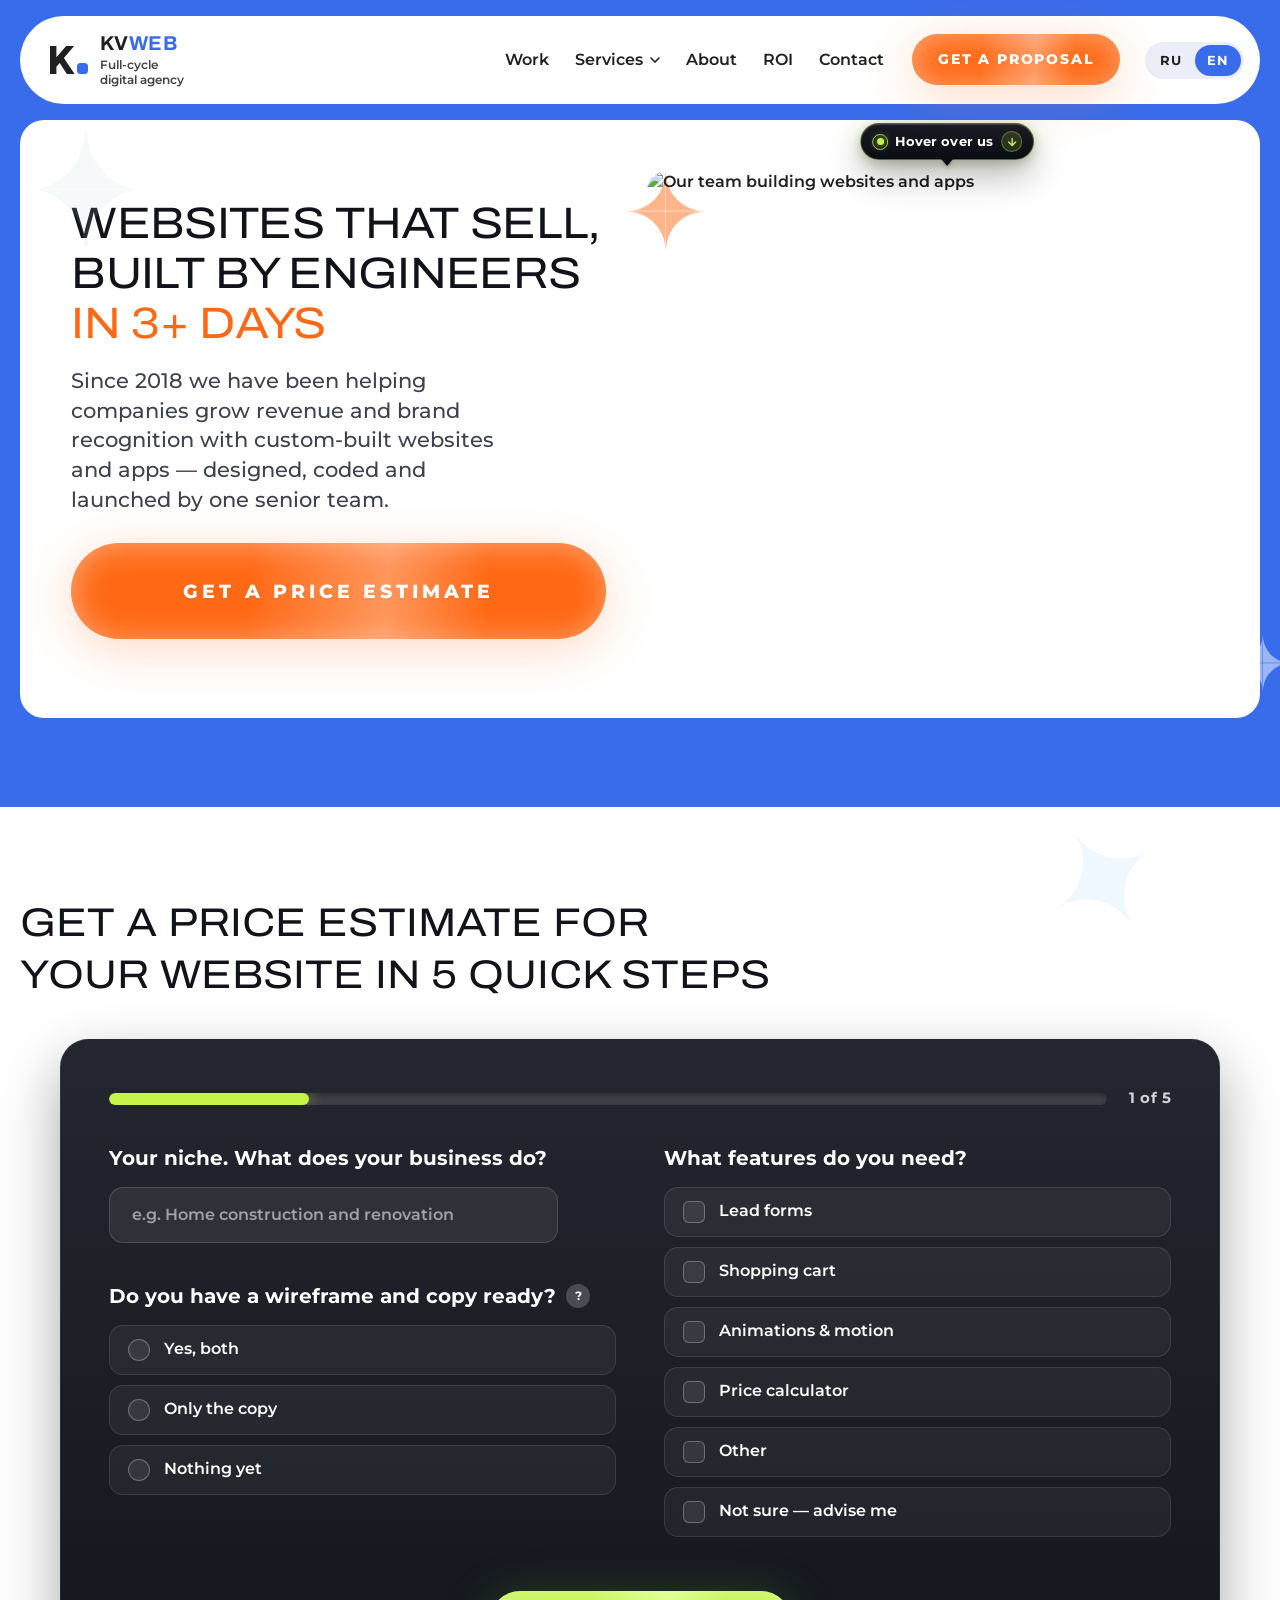
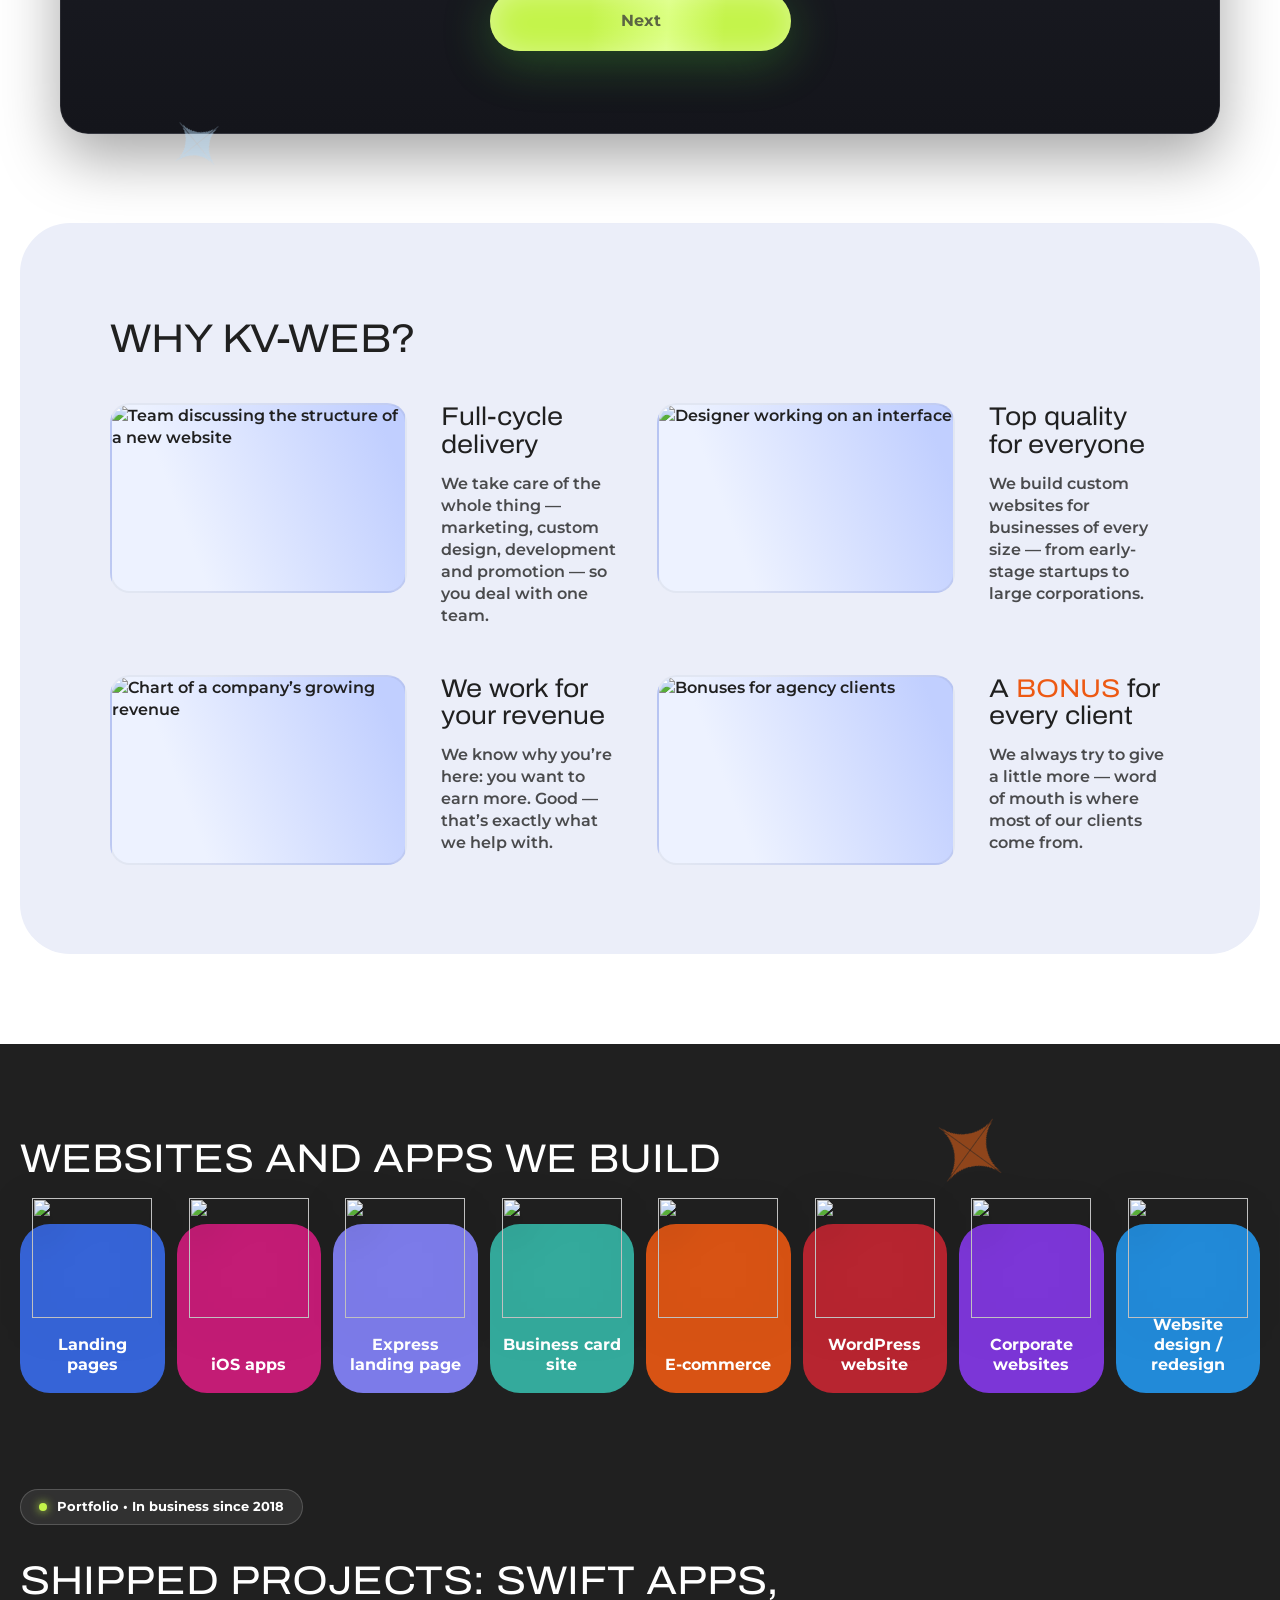
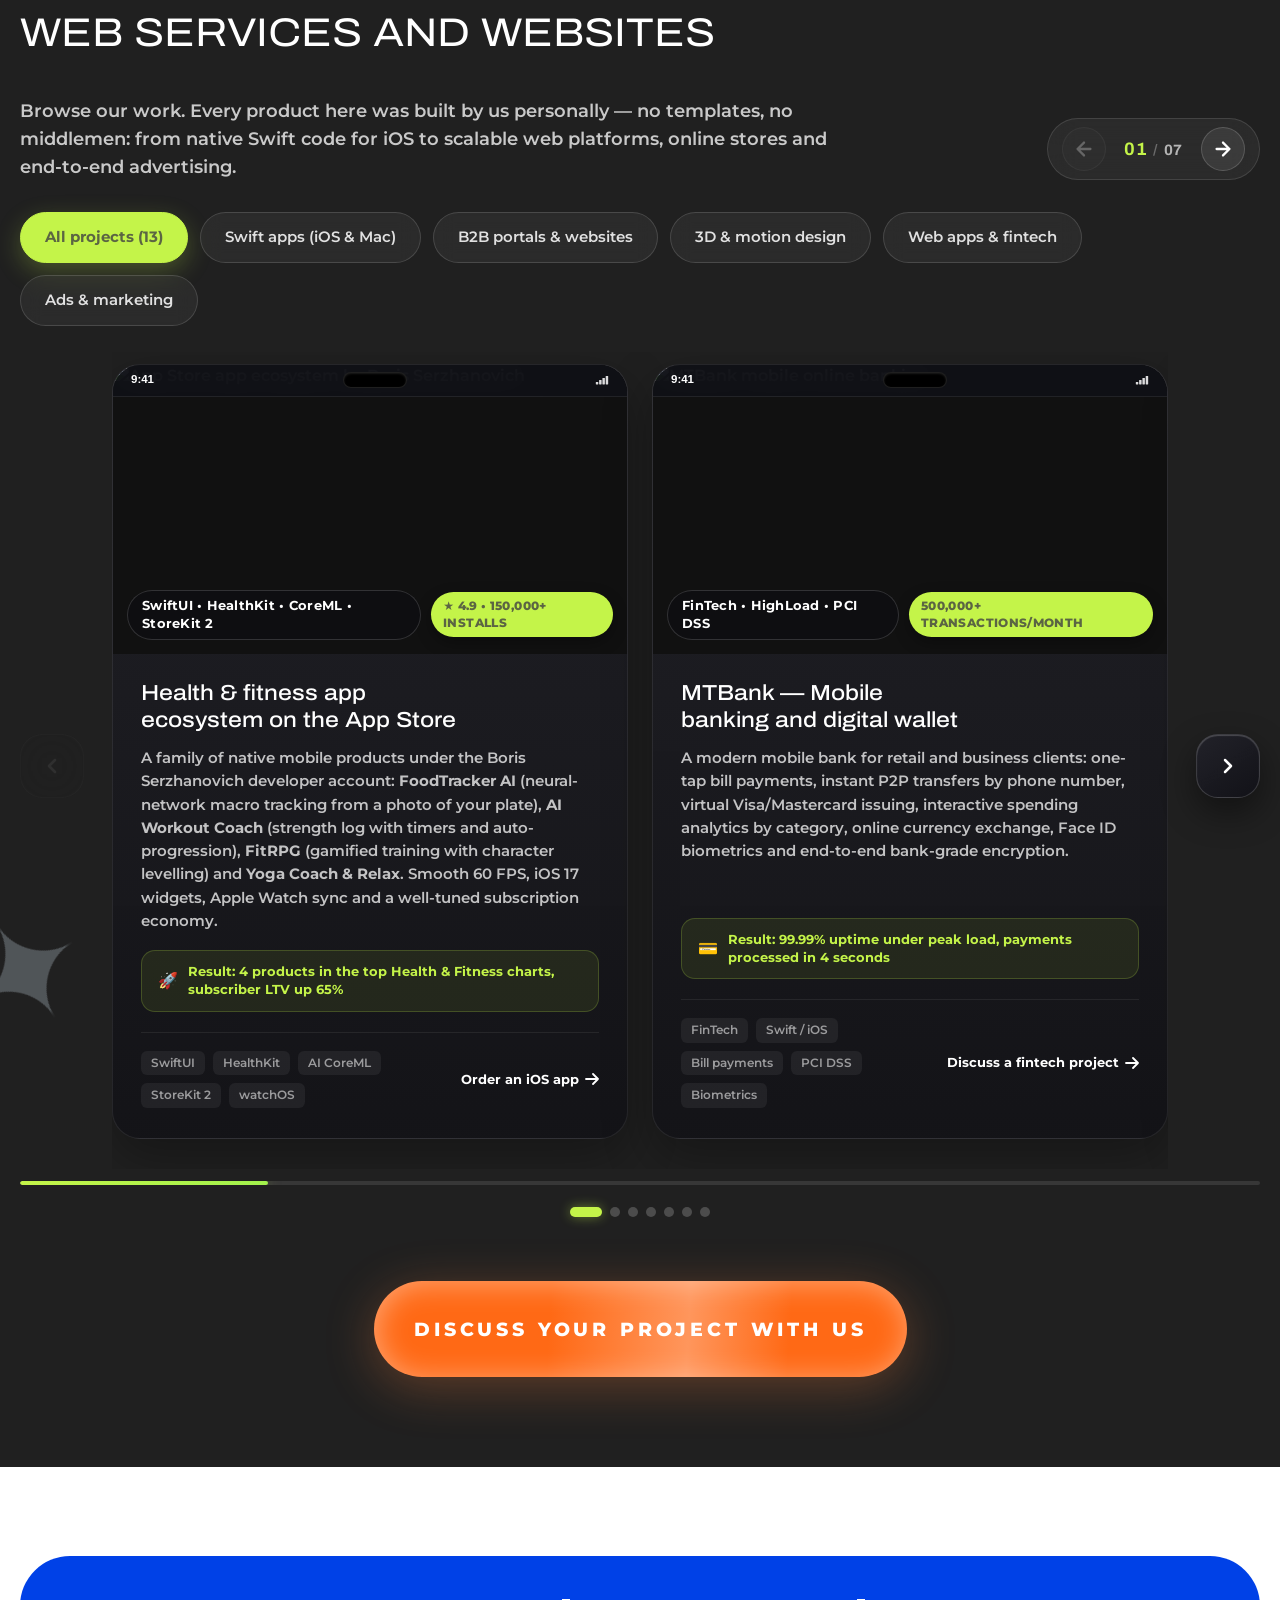
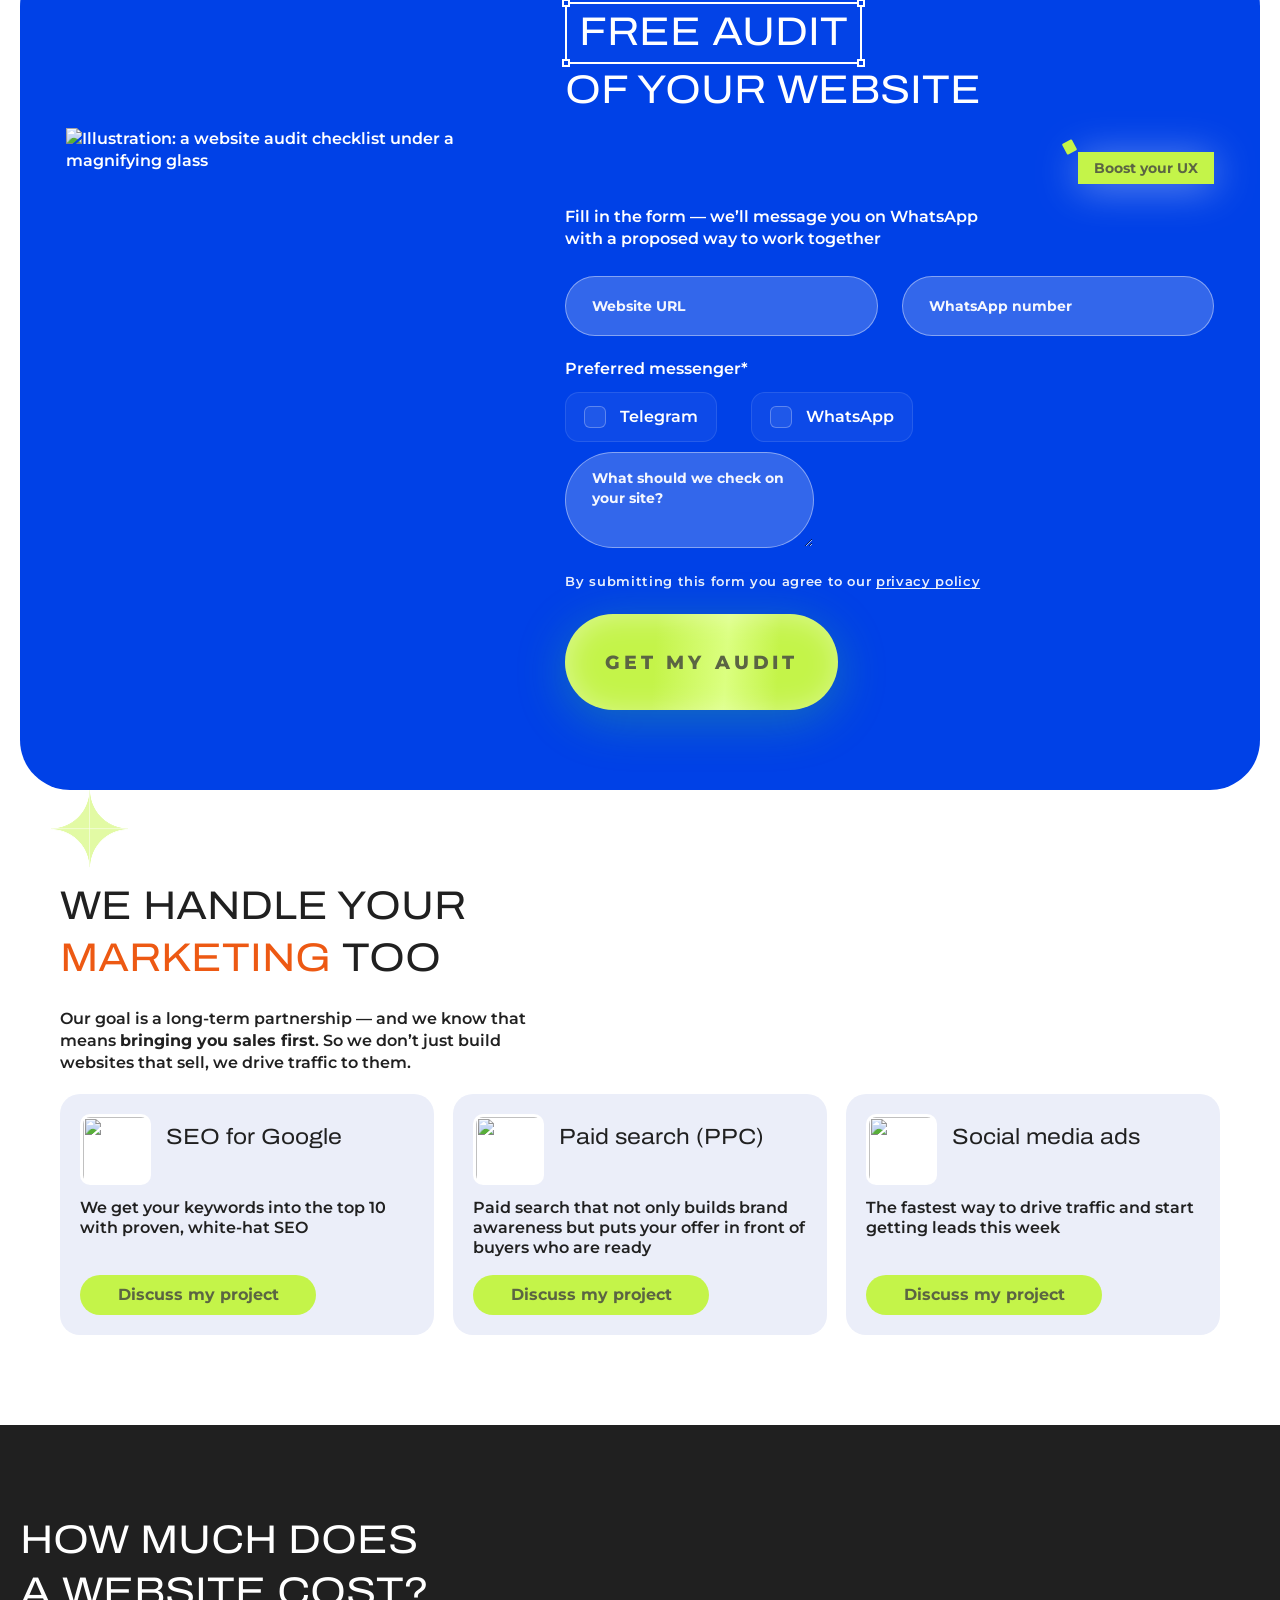
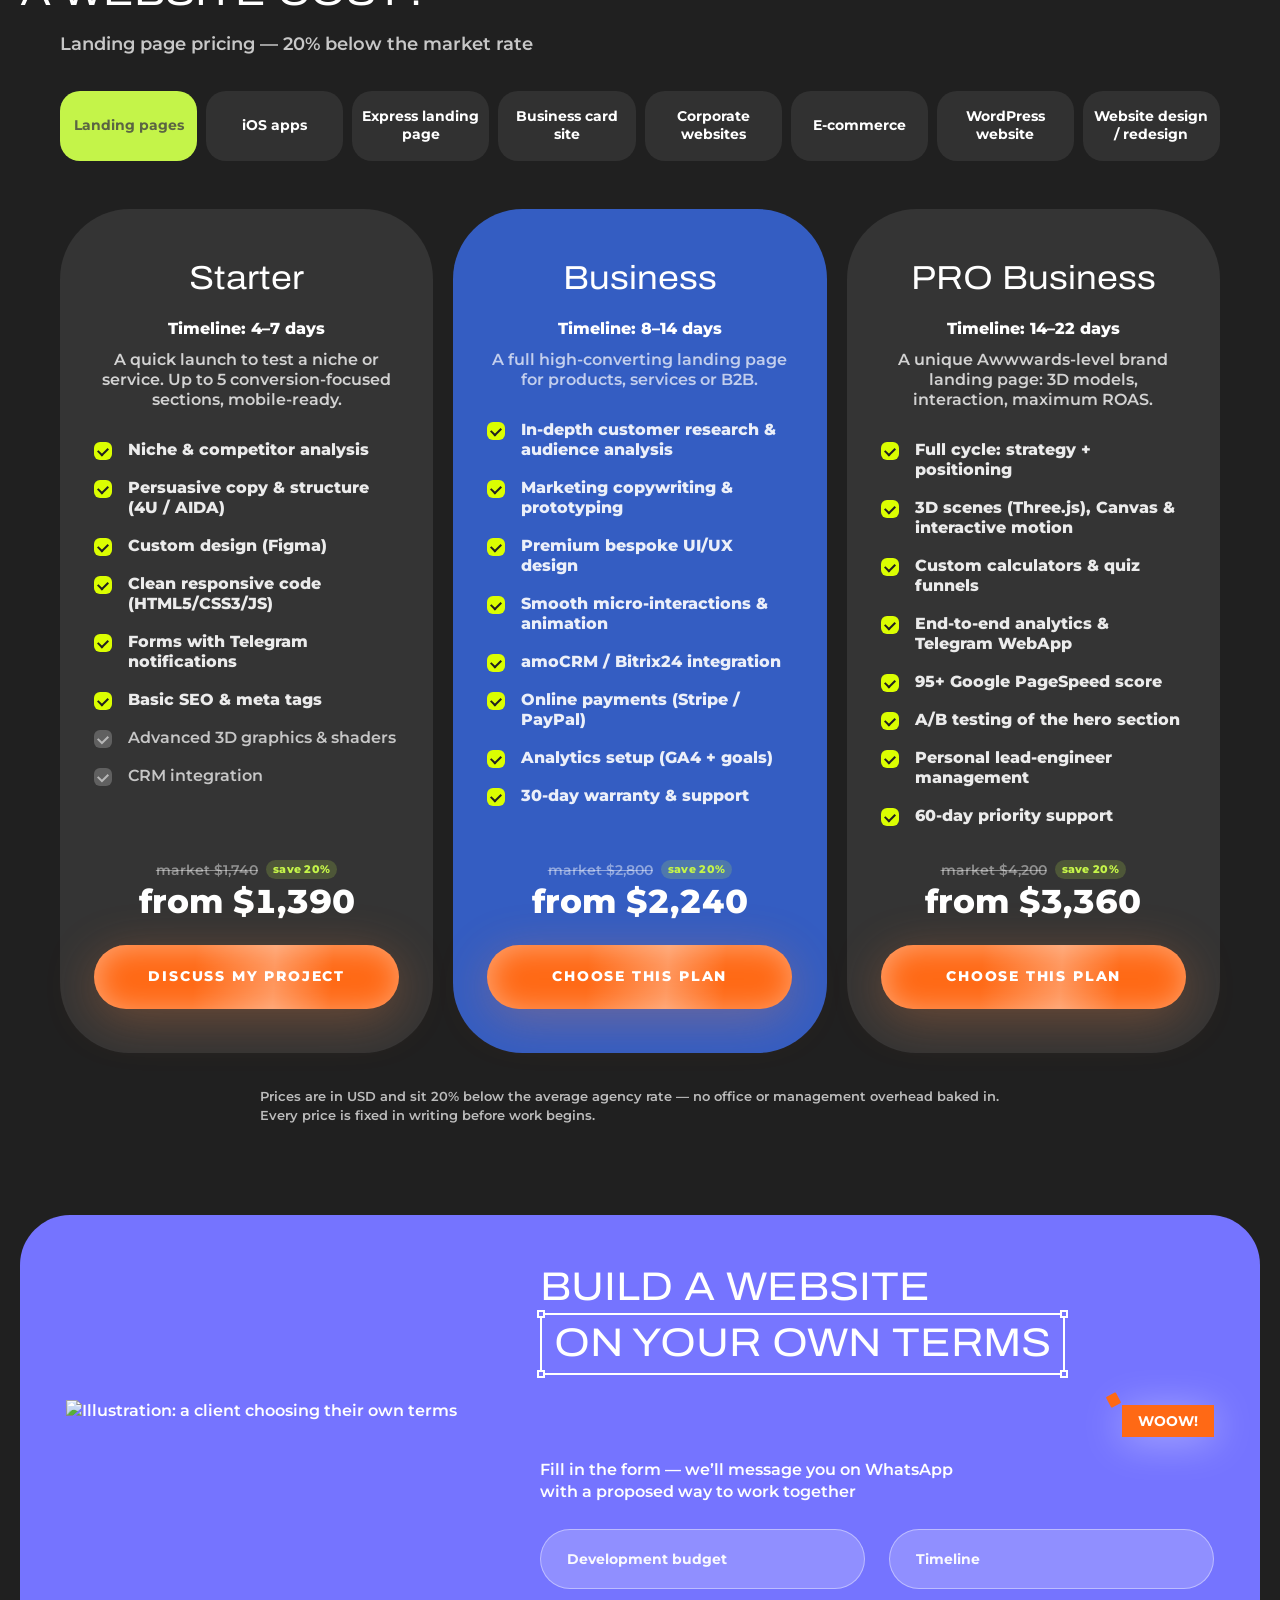
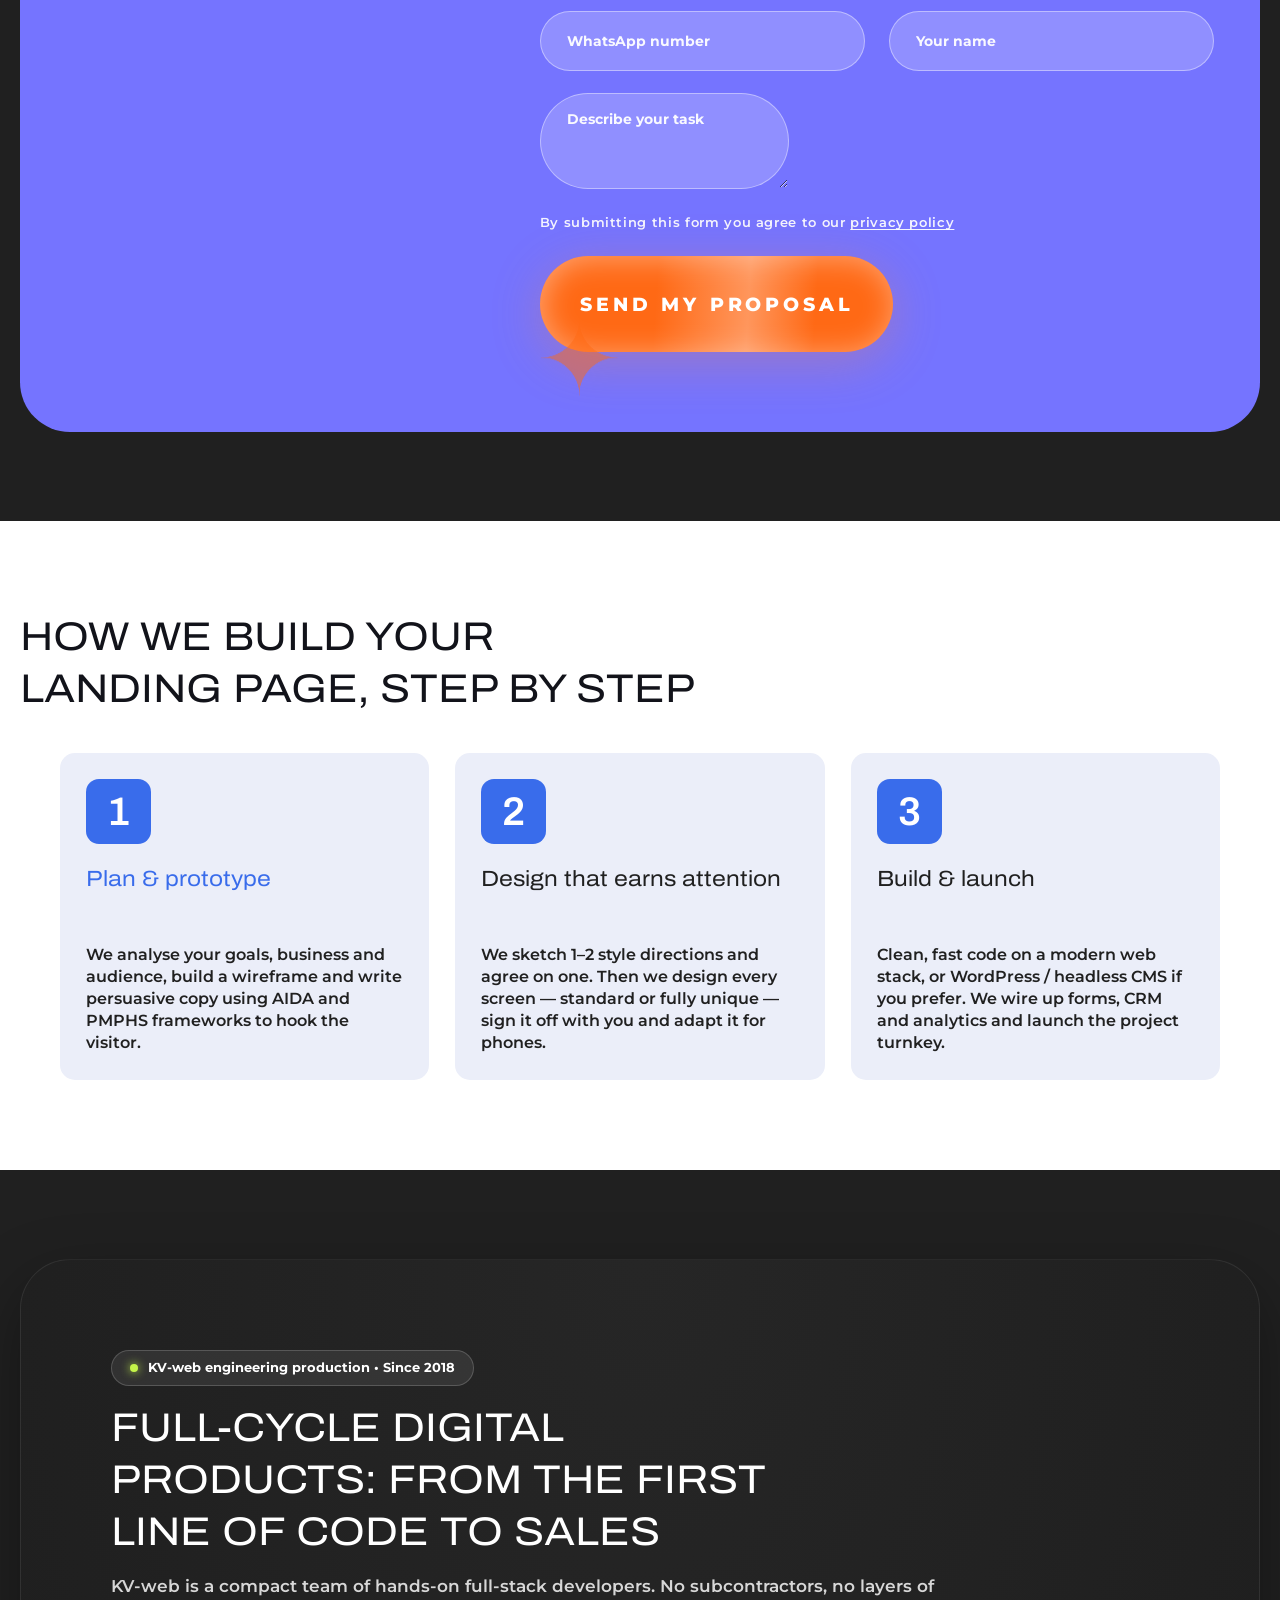
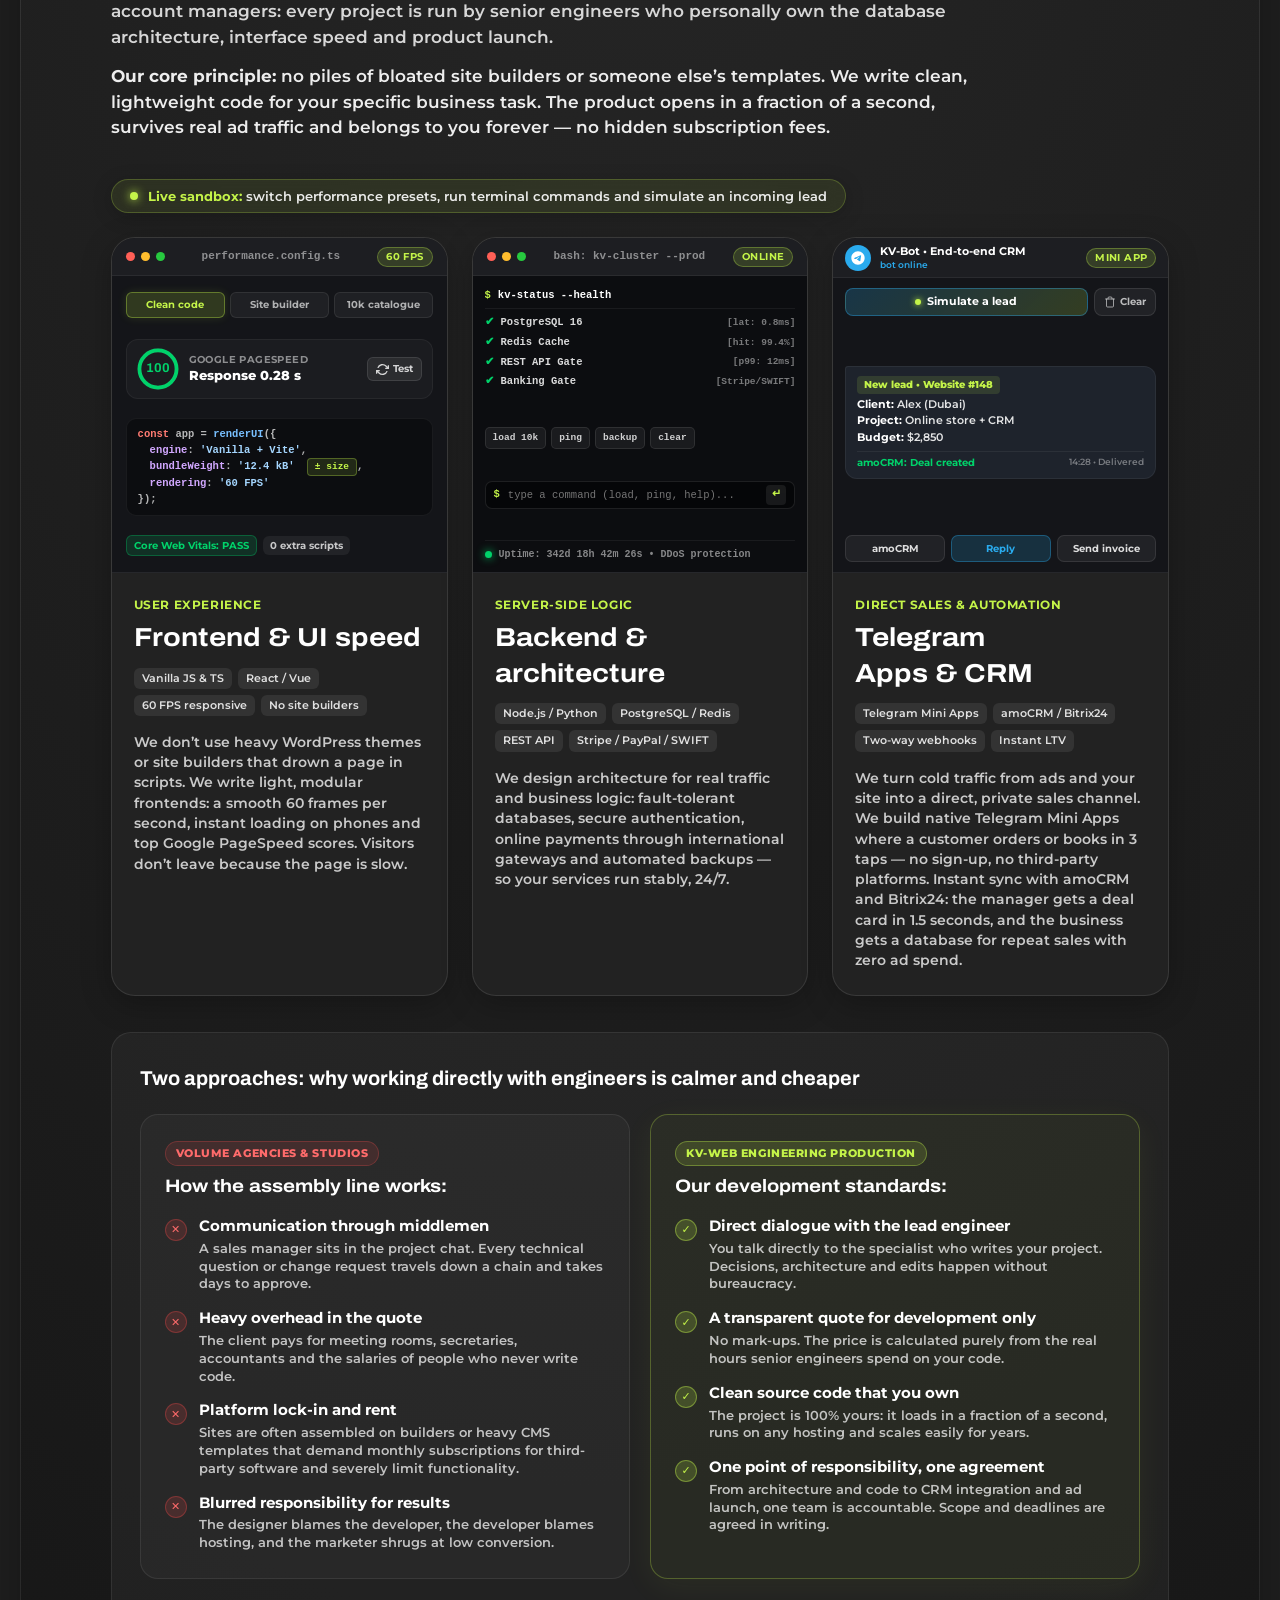
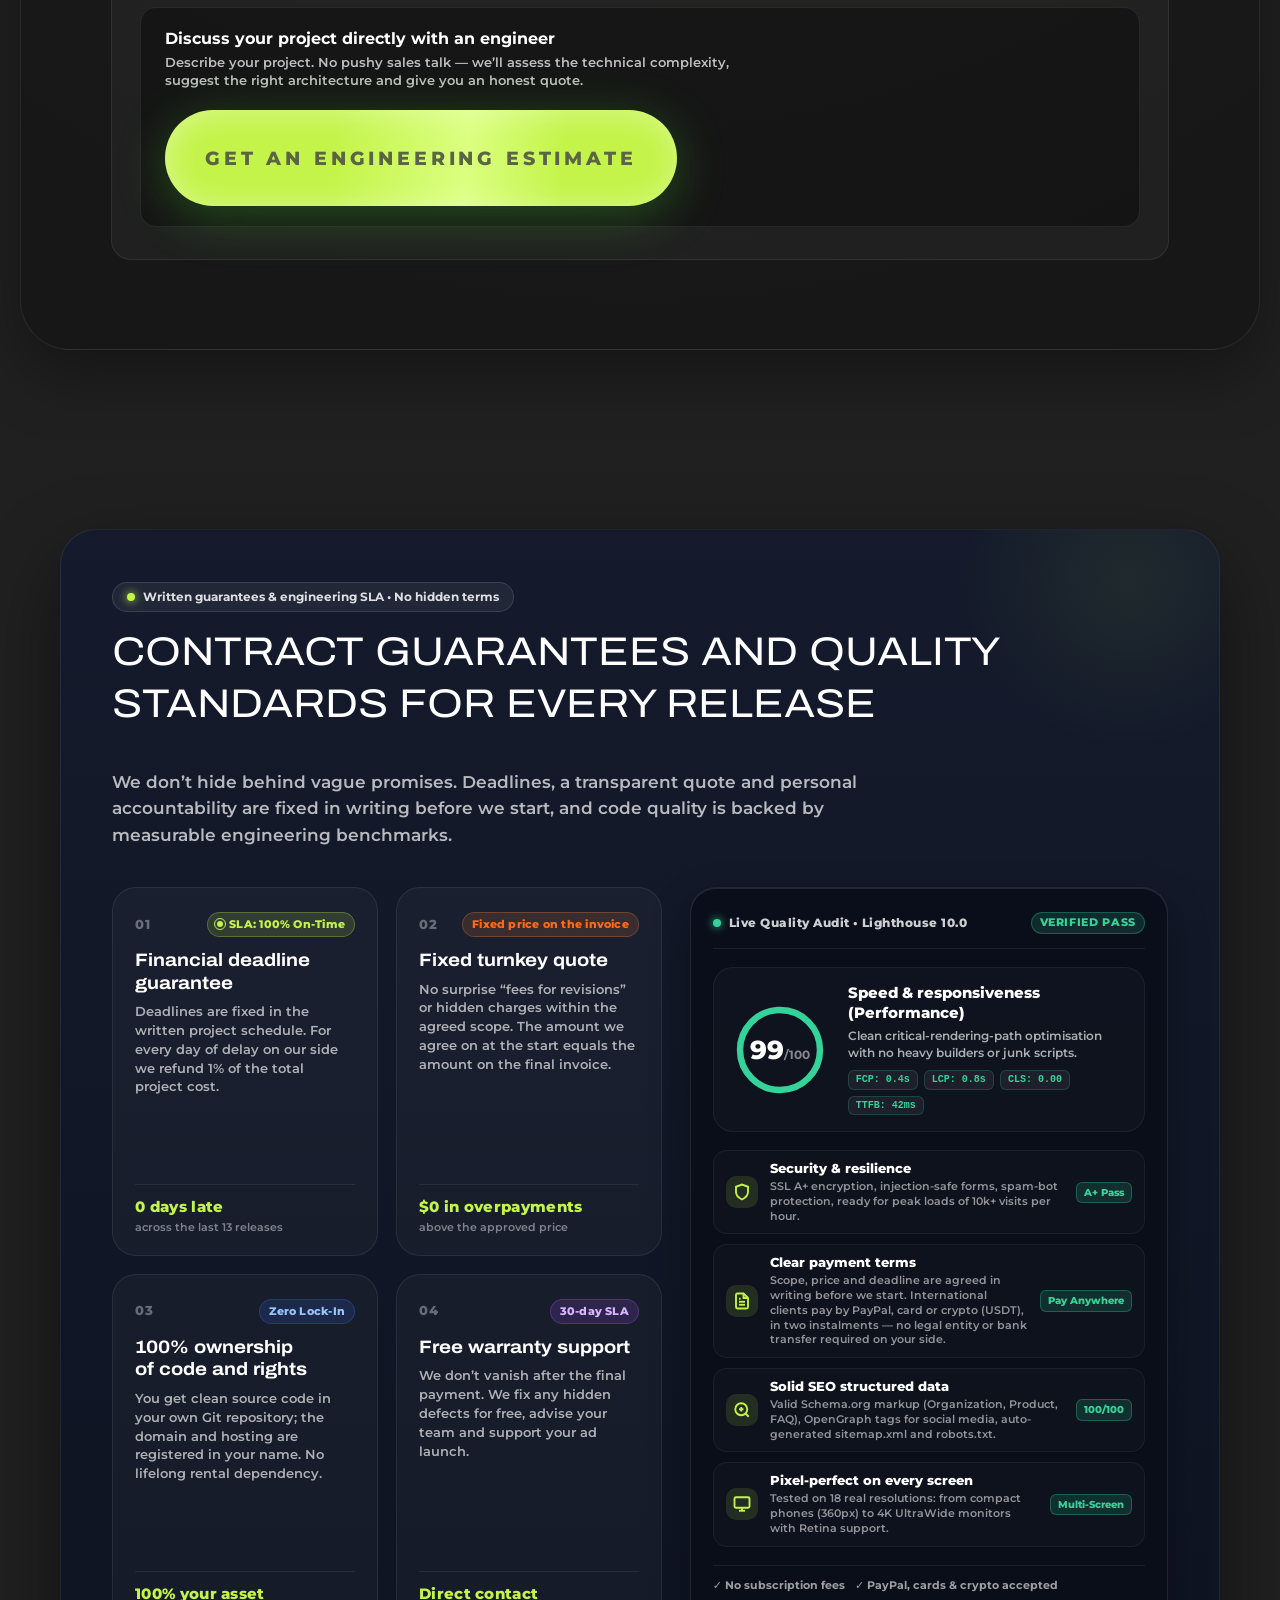
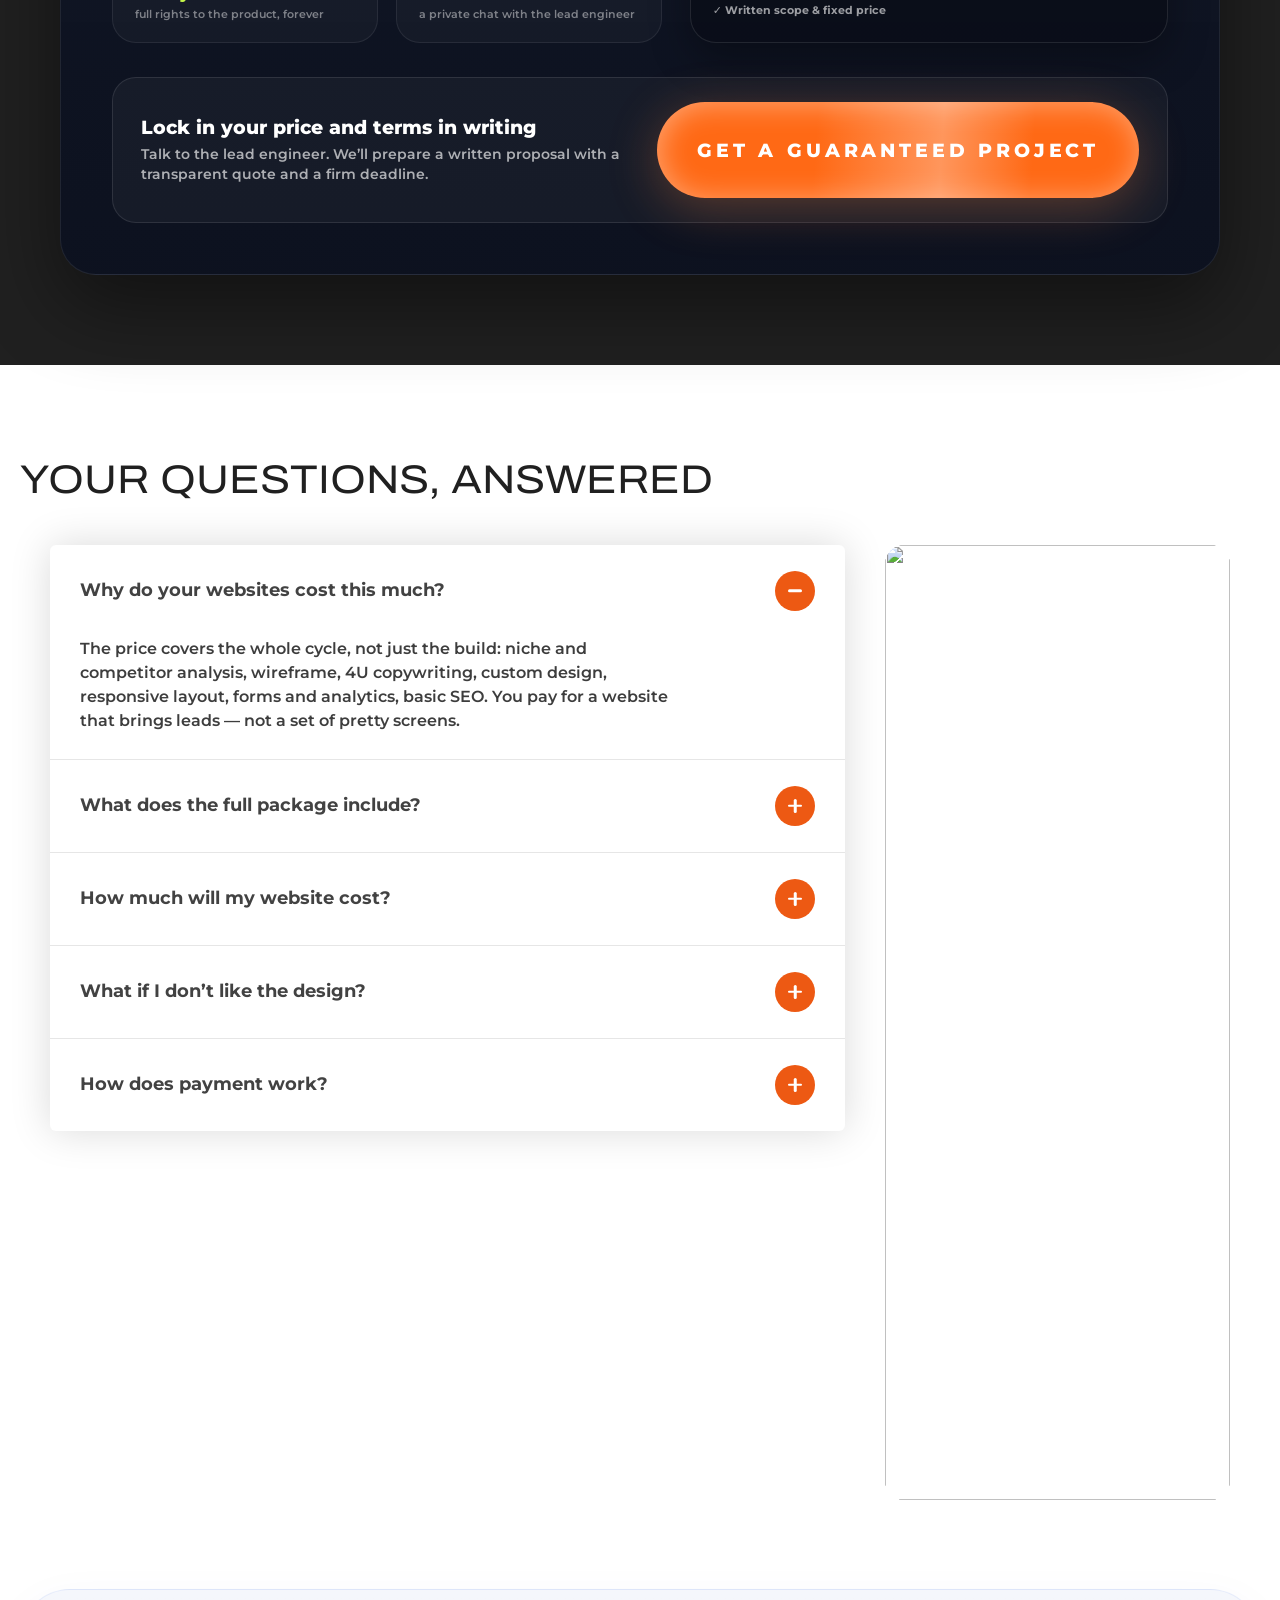
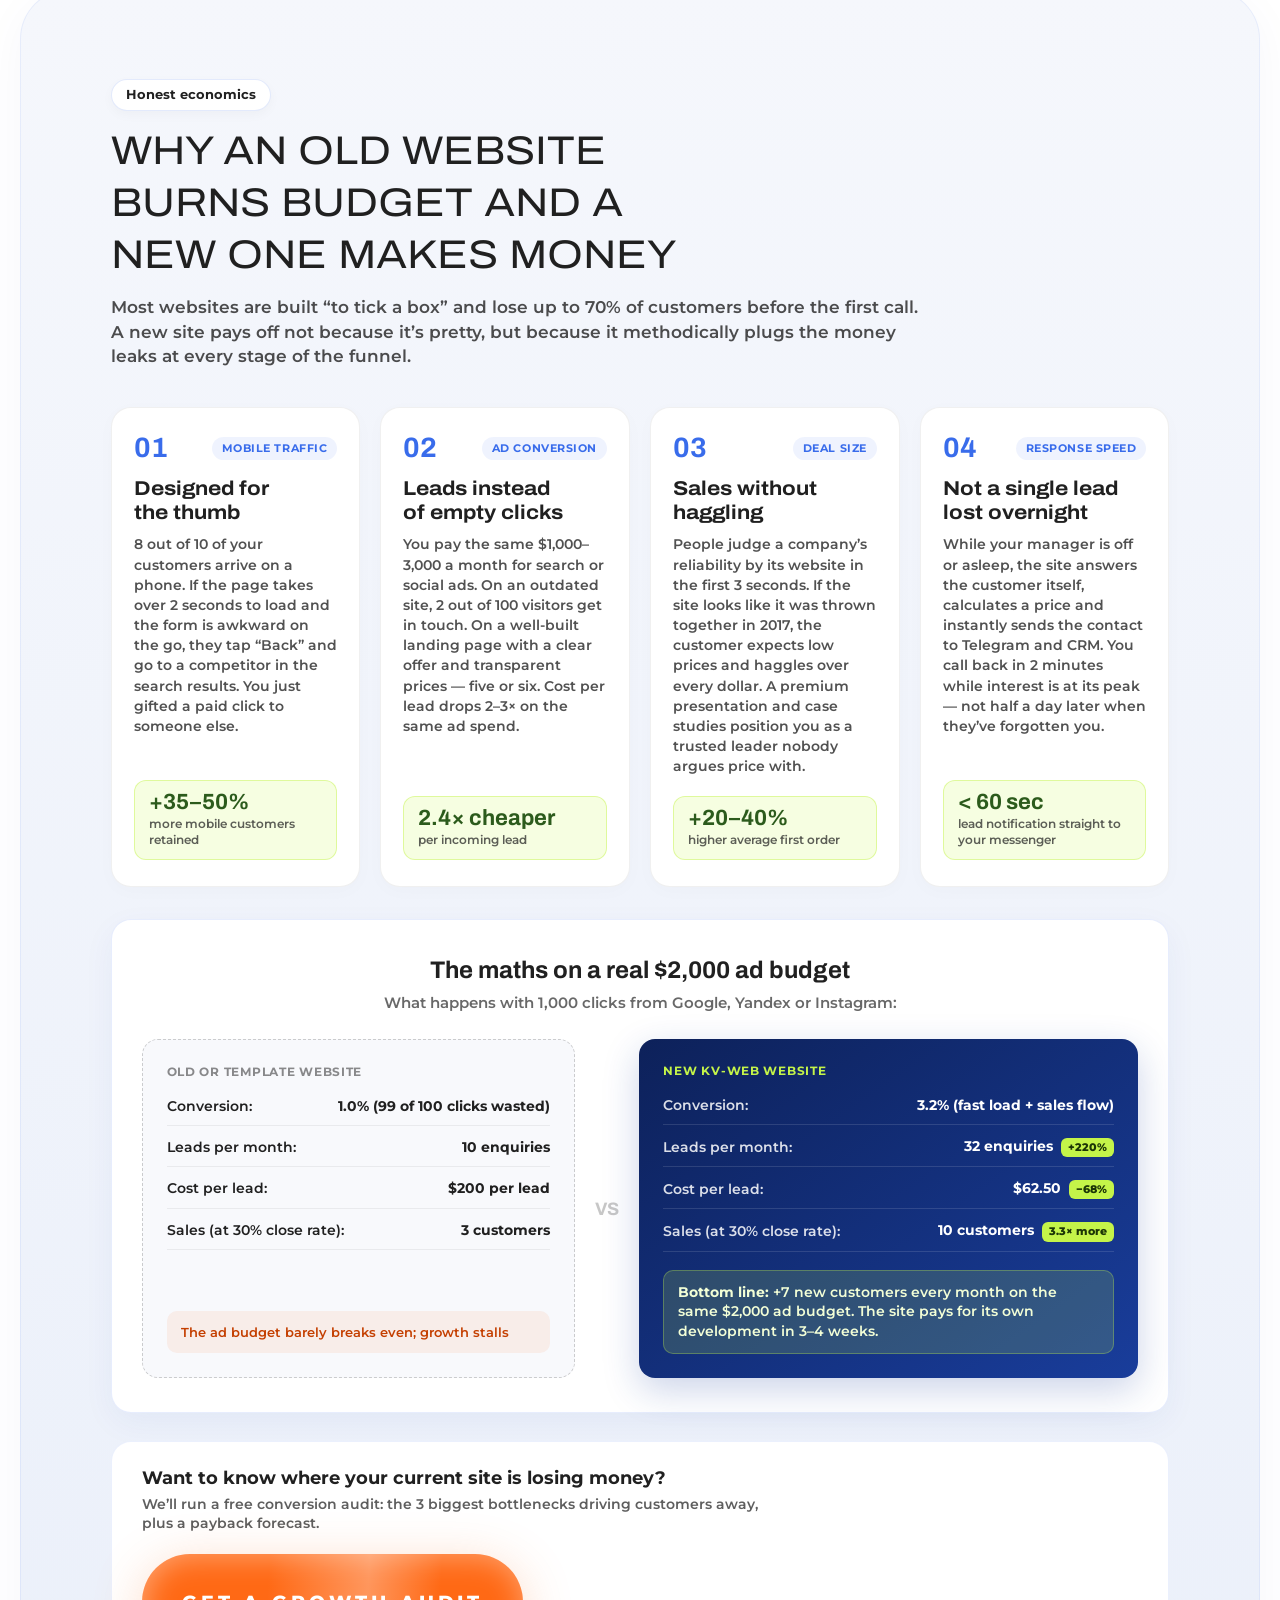
==== commit efe80bb4: "chore: адрес сайта → moggerrescure.github.io/information (canonical, sitemap, JSON-LD, политика) Pag" ====
--- a/index.html
+++ b/index.html
@@ -16,9 +16,9 @@
 <meta property="og:site_name" content="KV-web">
 <meta data-i18n-content="meta.og-title" property="og:title" content="Создание сайтов в Беларуси от 3 дней">
 <meta data-i18n-content="meta.og-description" property="og:description" content="С 2018 года помогаем компаниям увеличить прибыль с помощью индивидуальных сайтов под ключ.">
-<meta property="og:image" content="https://borisserz.github.io/information/img/5a64a498352c.webp">
-<meta property="og:url" content="https://borisserz.github.io/information/">
-<link rel="canonical" href="https://borisserz.github.io/information/">
+<meta property="og:image" content="https://moggerrescure.github.io/information/img/5a64a498352c.webp">
+<meta property="og:url" content="https://moggerrescure.github.io/information/">
+<link rel="canonical" href="https://moggerrescure.github.io/information/">
 <link rel="preload" href="fonts/montserrat-cyrillic.woff2" as="font" type="font/woff2" crossorigin>
 <link rel="preload" href="fonts/montserrat-latin.woff2" as="font" type="font/woff2" crossorigin>
 <link rel="stylesheet" href="fonts/fonts.css?v=20260914d">
@@ -31,10 +31,10 @@
   "@graph": [
     {
       "@type": "Organization",
-      "@id": "https://borisserz.github.io/information/#org",
+      "@id": "https://moggerrescure.github.io/information/#org",
       "name": "KV-web",
-      "url": "https://borisserz.github.io/information/",
-      "logo": "https://borisserz.github.io/information/img/5a64a498352c.webp",
+      "url": "https://moggerrescure.github.io/information/",
+      "logo": "https://moggerrescure.github.io/information/img/5a64a498352c.webp",
       "foundingDate": "2018",
       "description": "Маркетинговое агентство полного цикла: создание сайтов, интернет-магазинов, iOS-приложений и Telegram Mini Apps, SEO и реклама.",
       "areaServed": ["BY", "RU", "KZ", "AE", "US", "GB", "DE"],
@@ -42,11 +42,11 @@
     },
     {
       "@type": "WebSite",
-      "@id": "https://borisserz.github.io/information/#site",
-      "url": "https://borisserz.github.io/information/",
+      "@id": "https://moggerrescure.github.io/information/#site",
+      "url": "https://moggerrescure.github.io/information/",
       "name": "KV-web",
       "inLanguage": ["ru", "en"],
-      "publisher": { "@id": "https://borisserz.github.io/information/#org" }
+      "publisher": { "@id": "https://moggerrescure.github.io/information/#org" }
     },
     {
       "@type": "FAQPage",
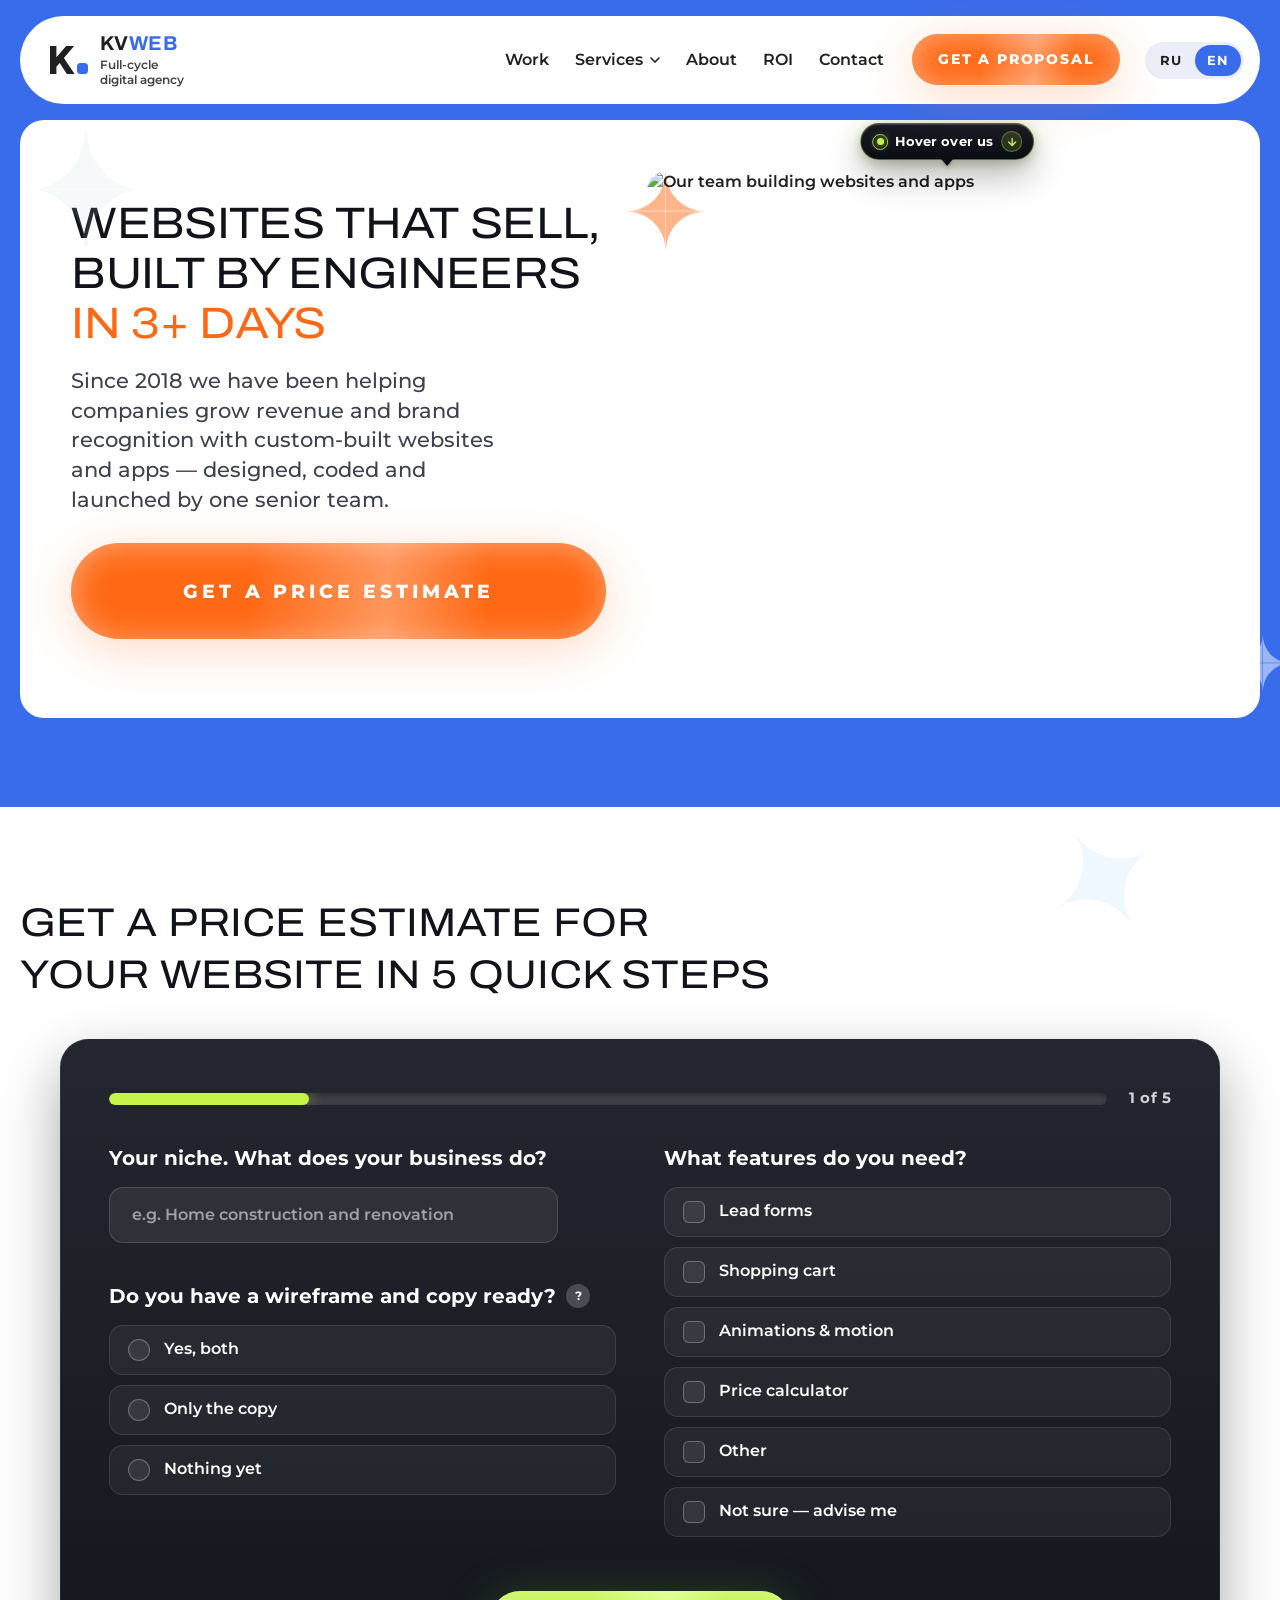
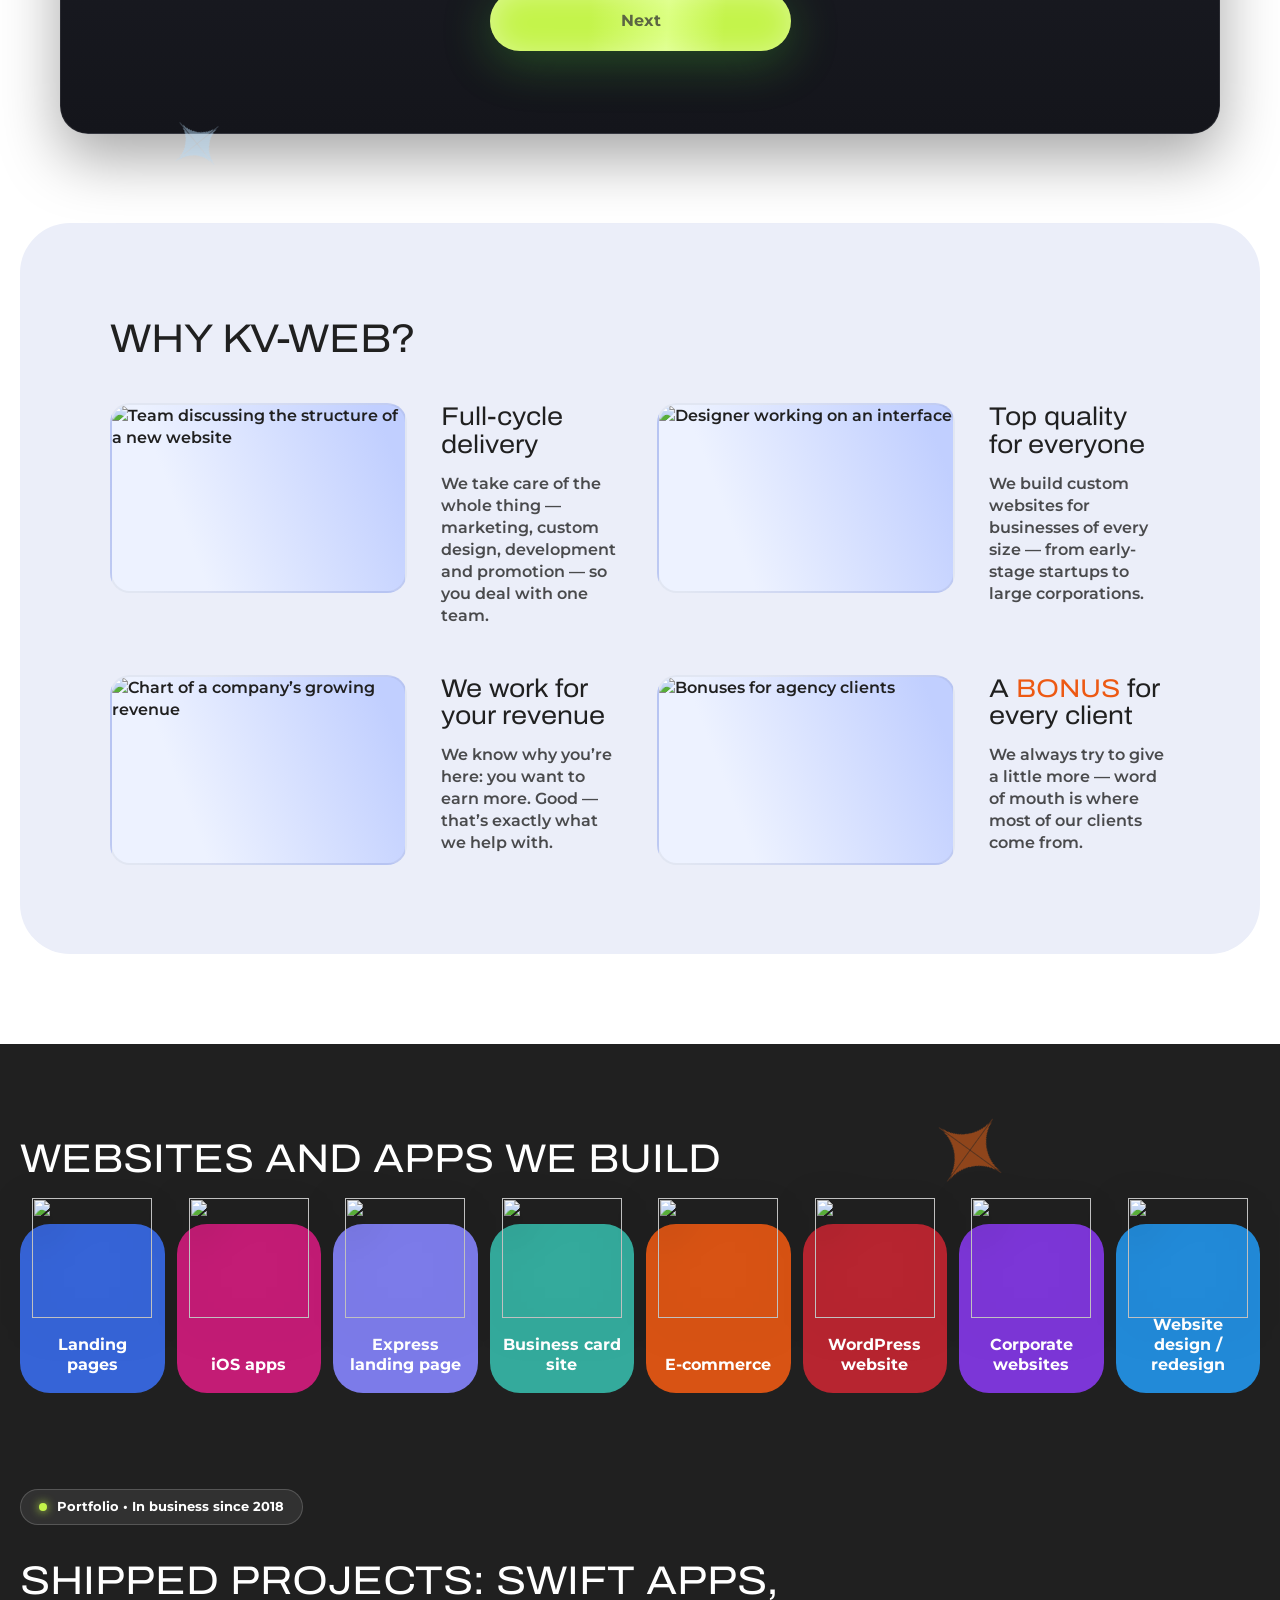
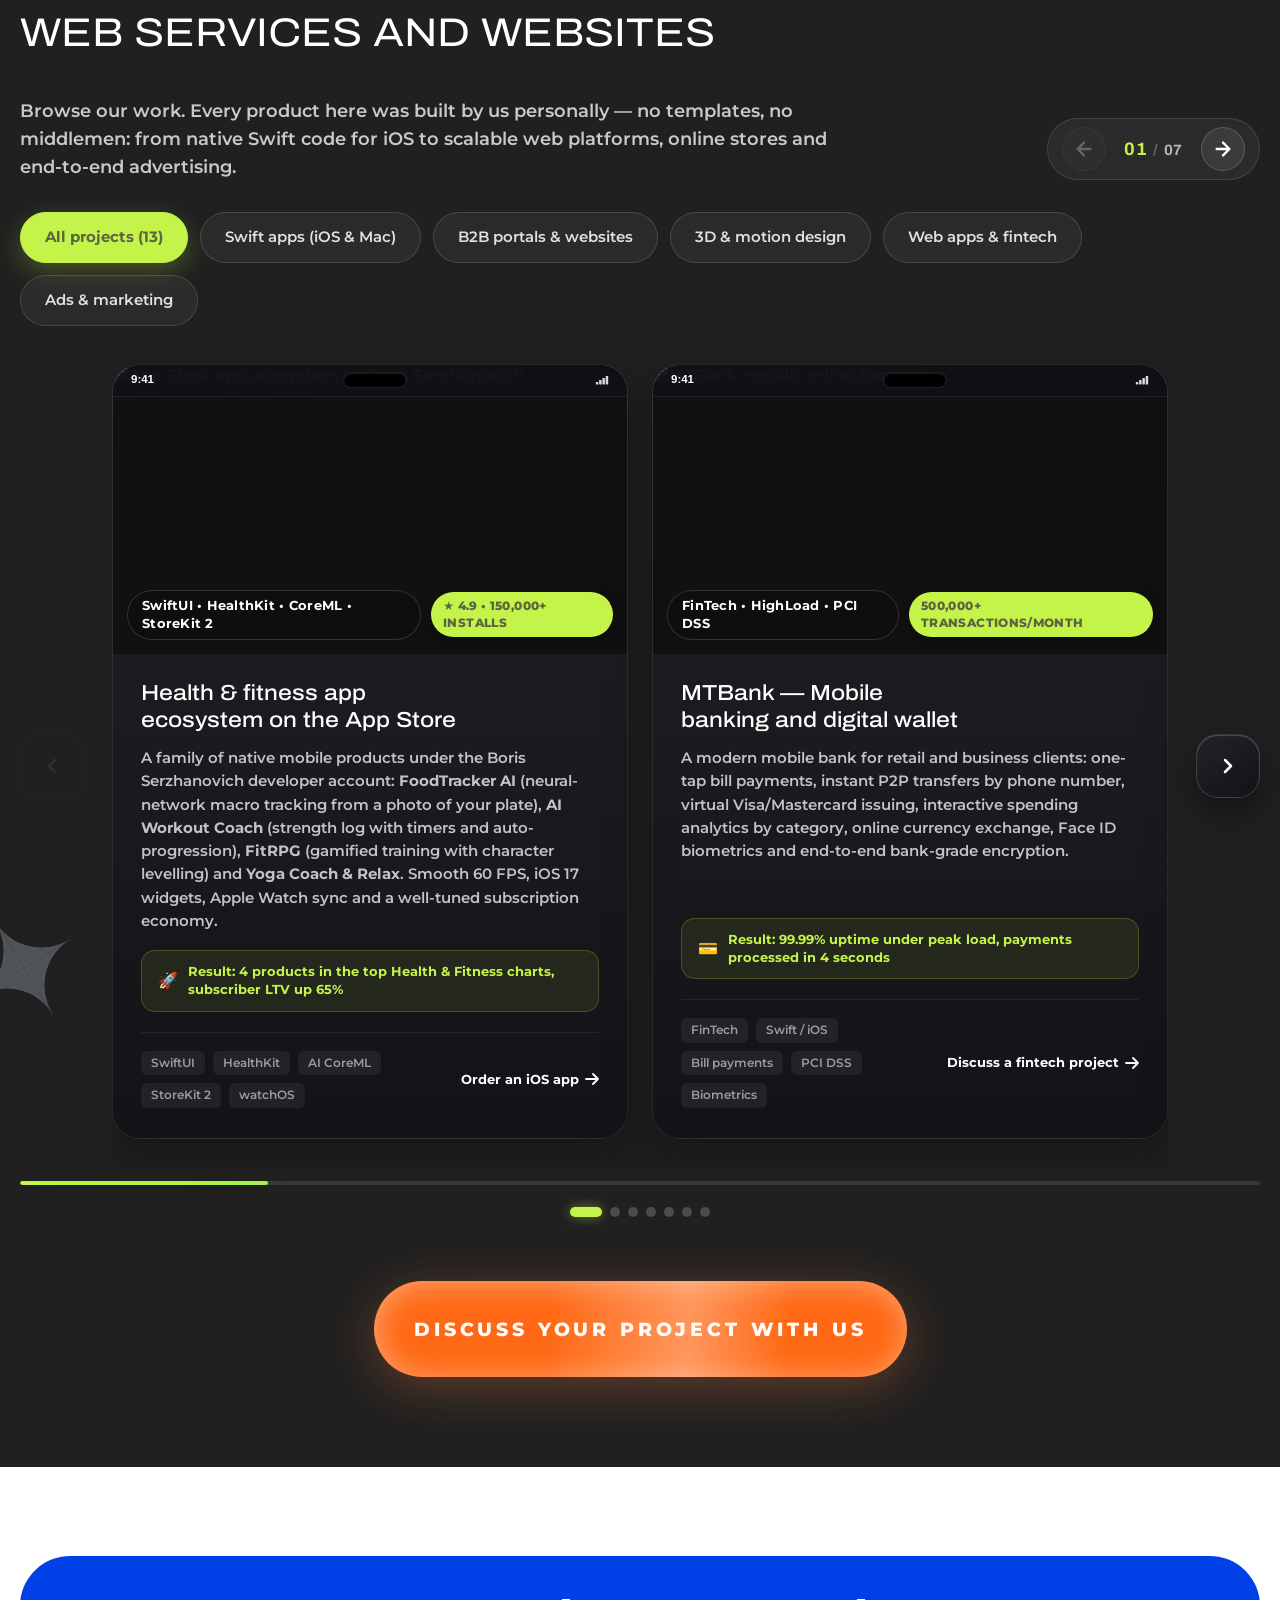
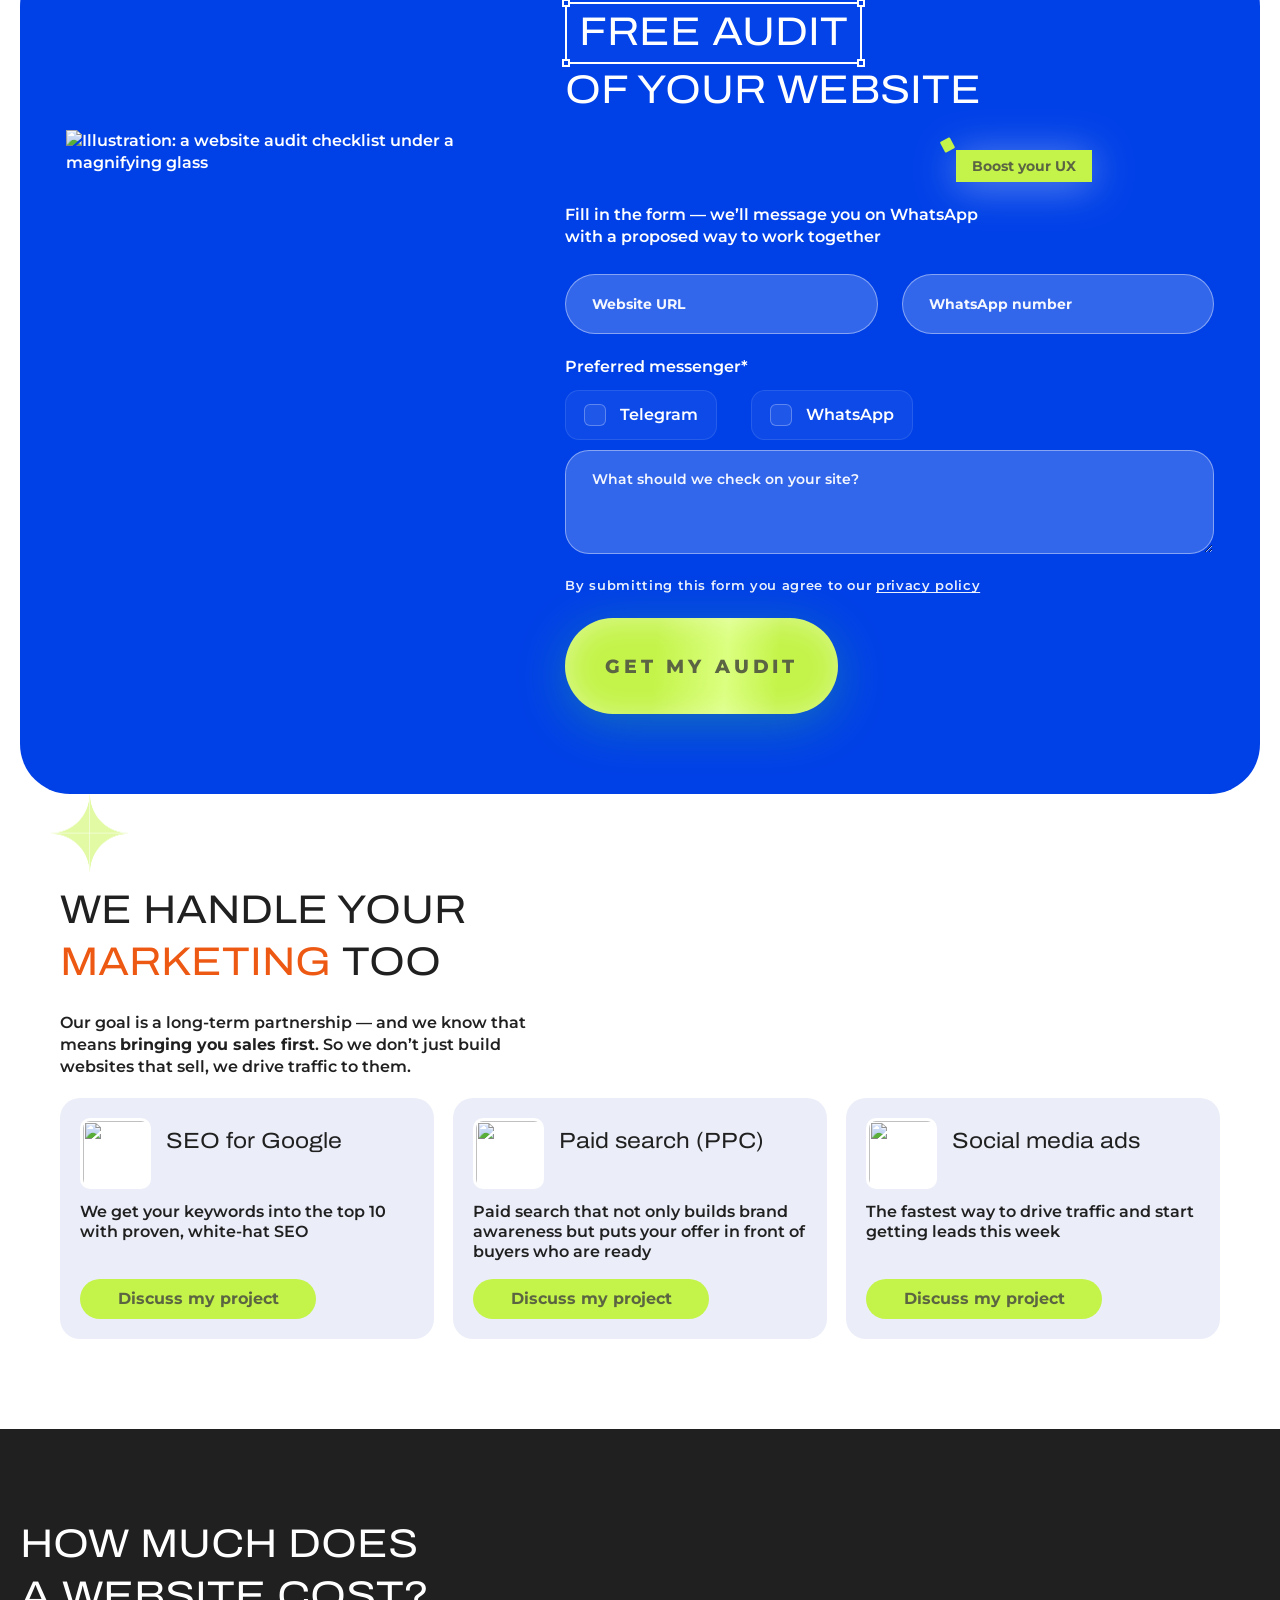
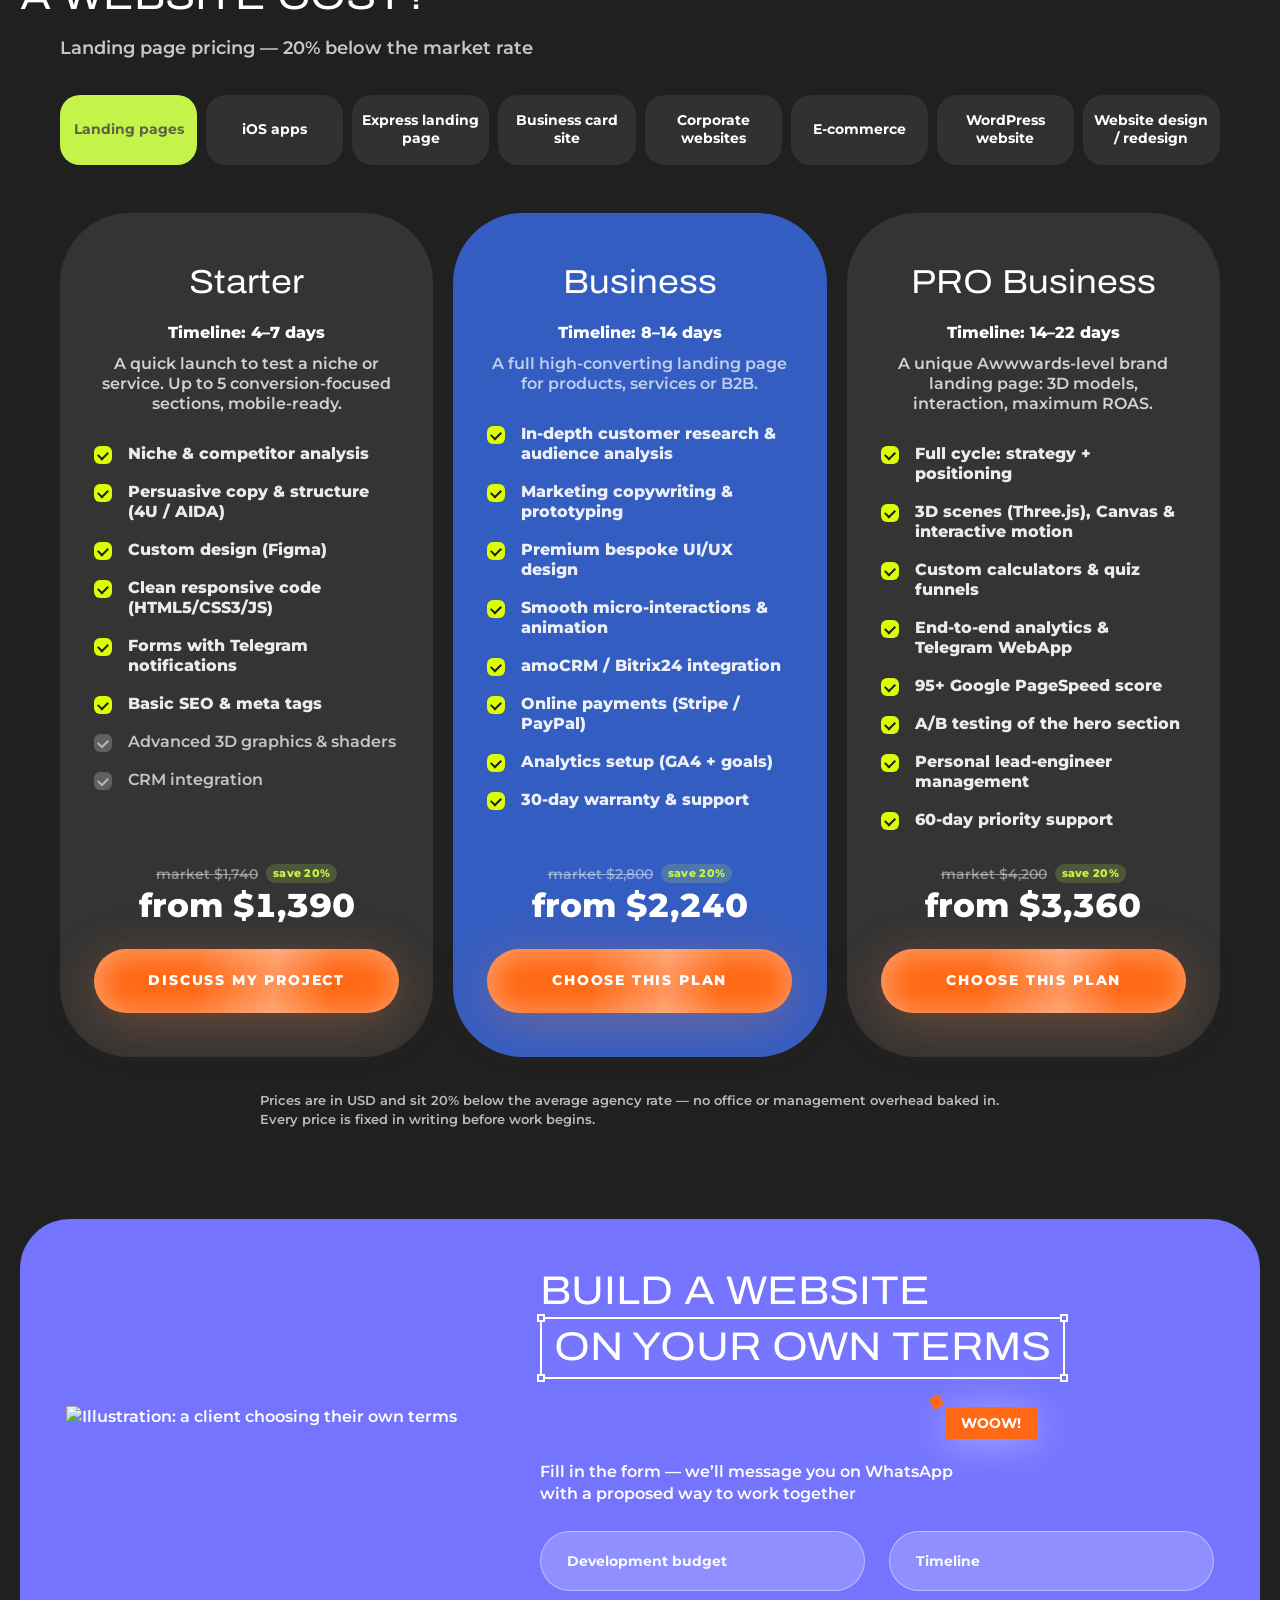
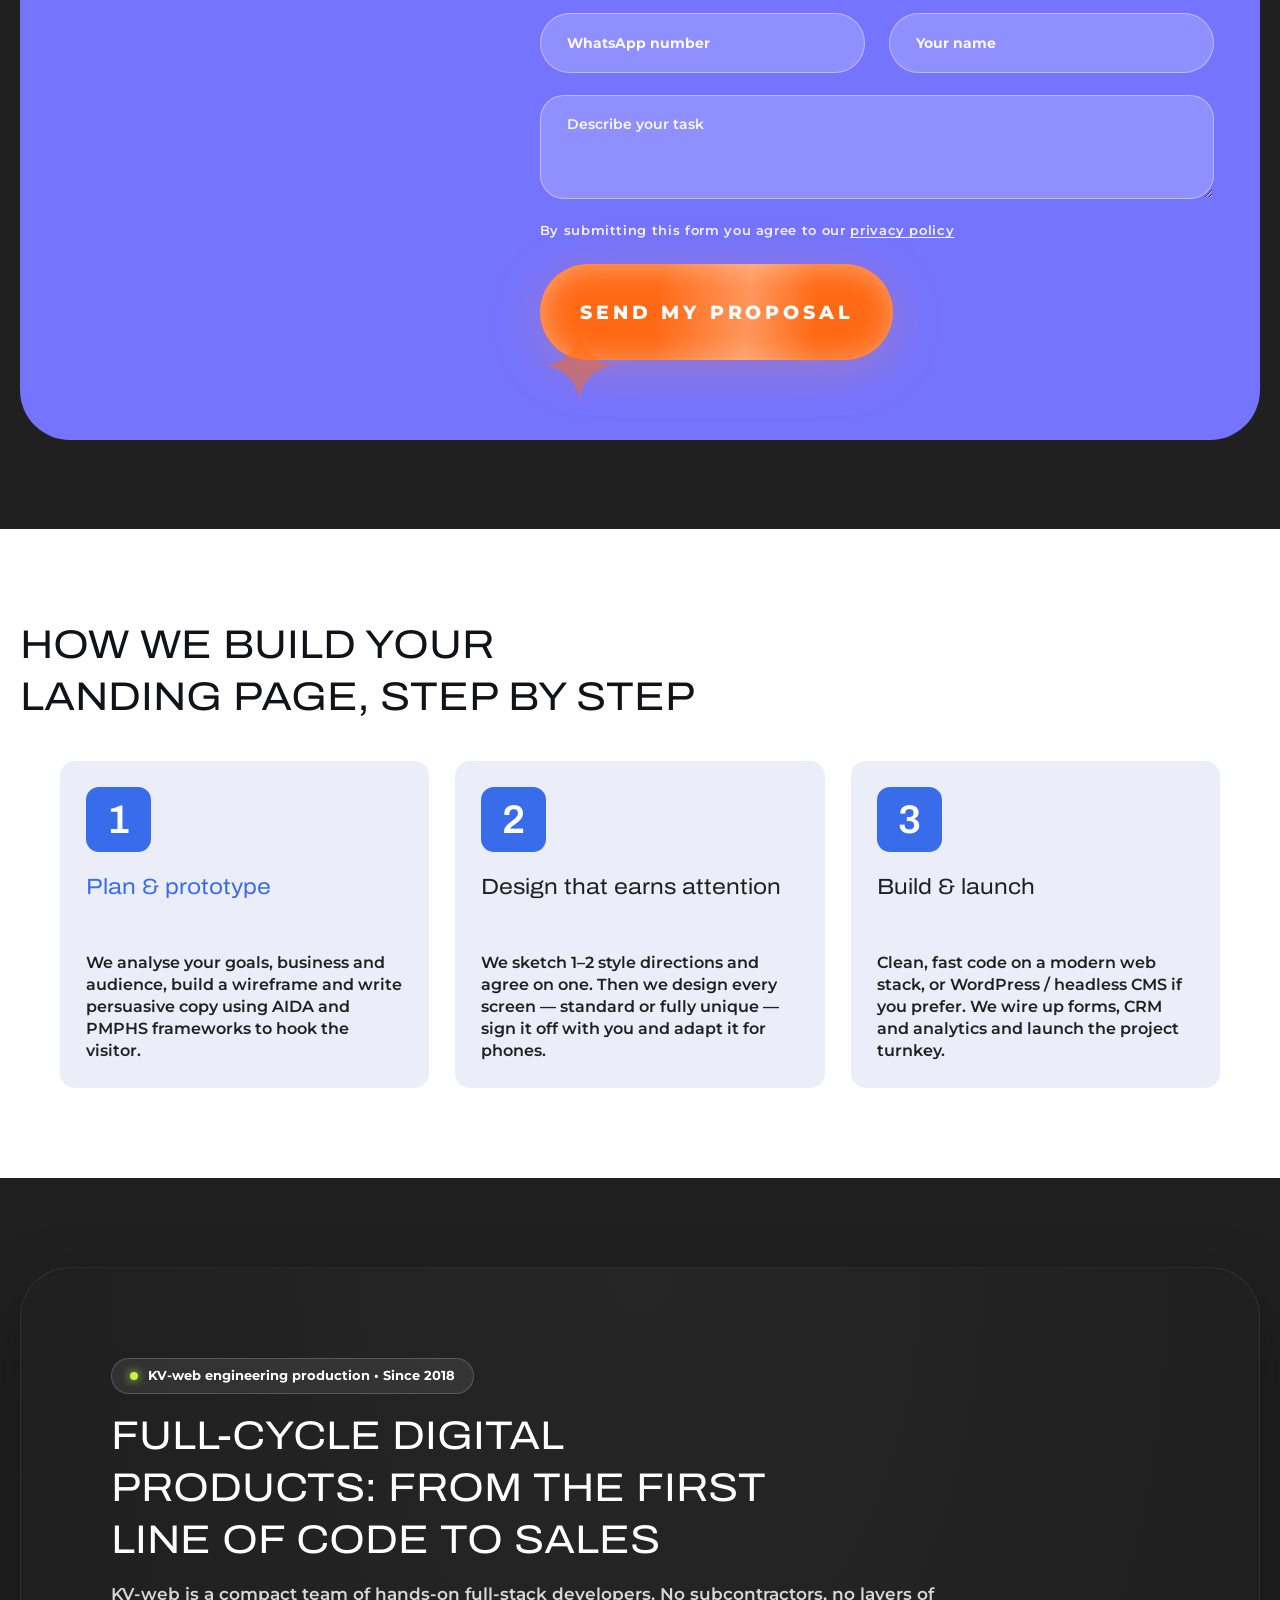
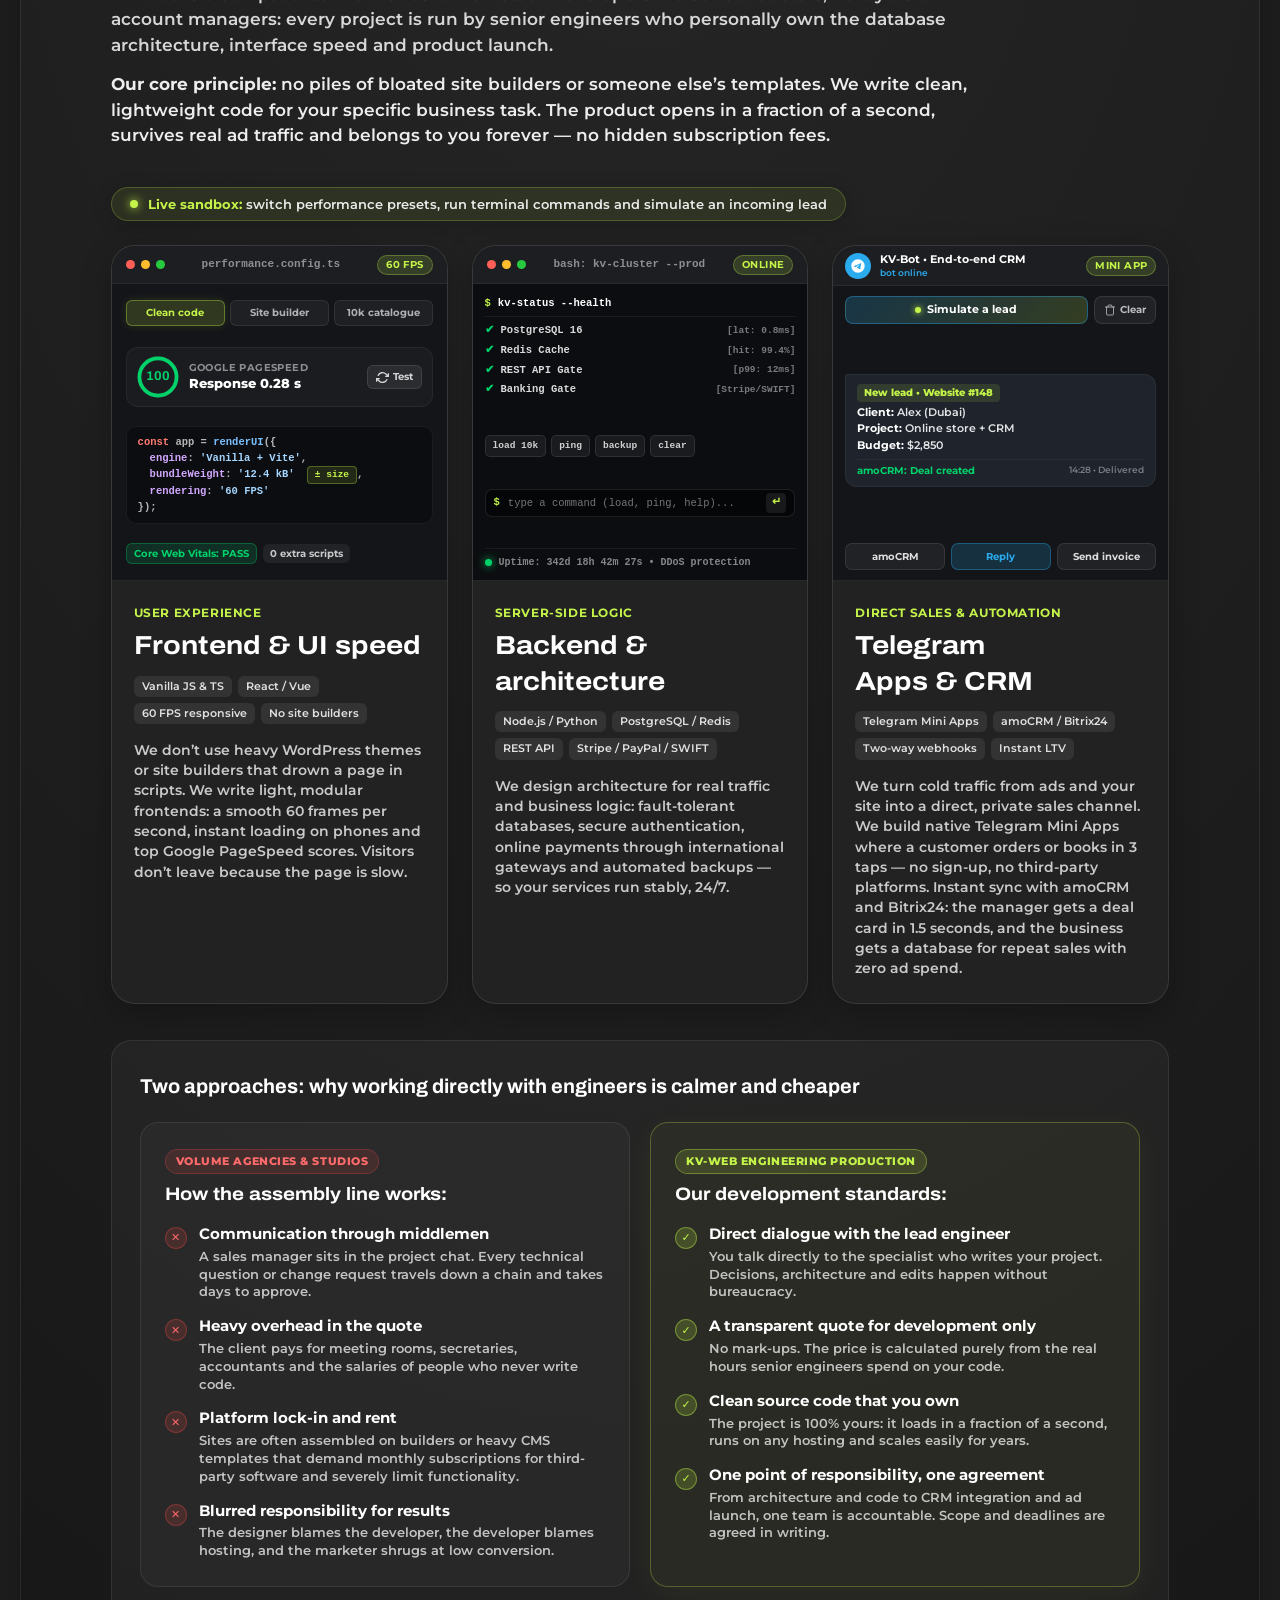
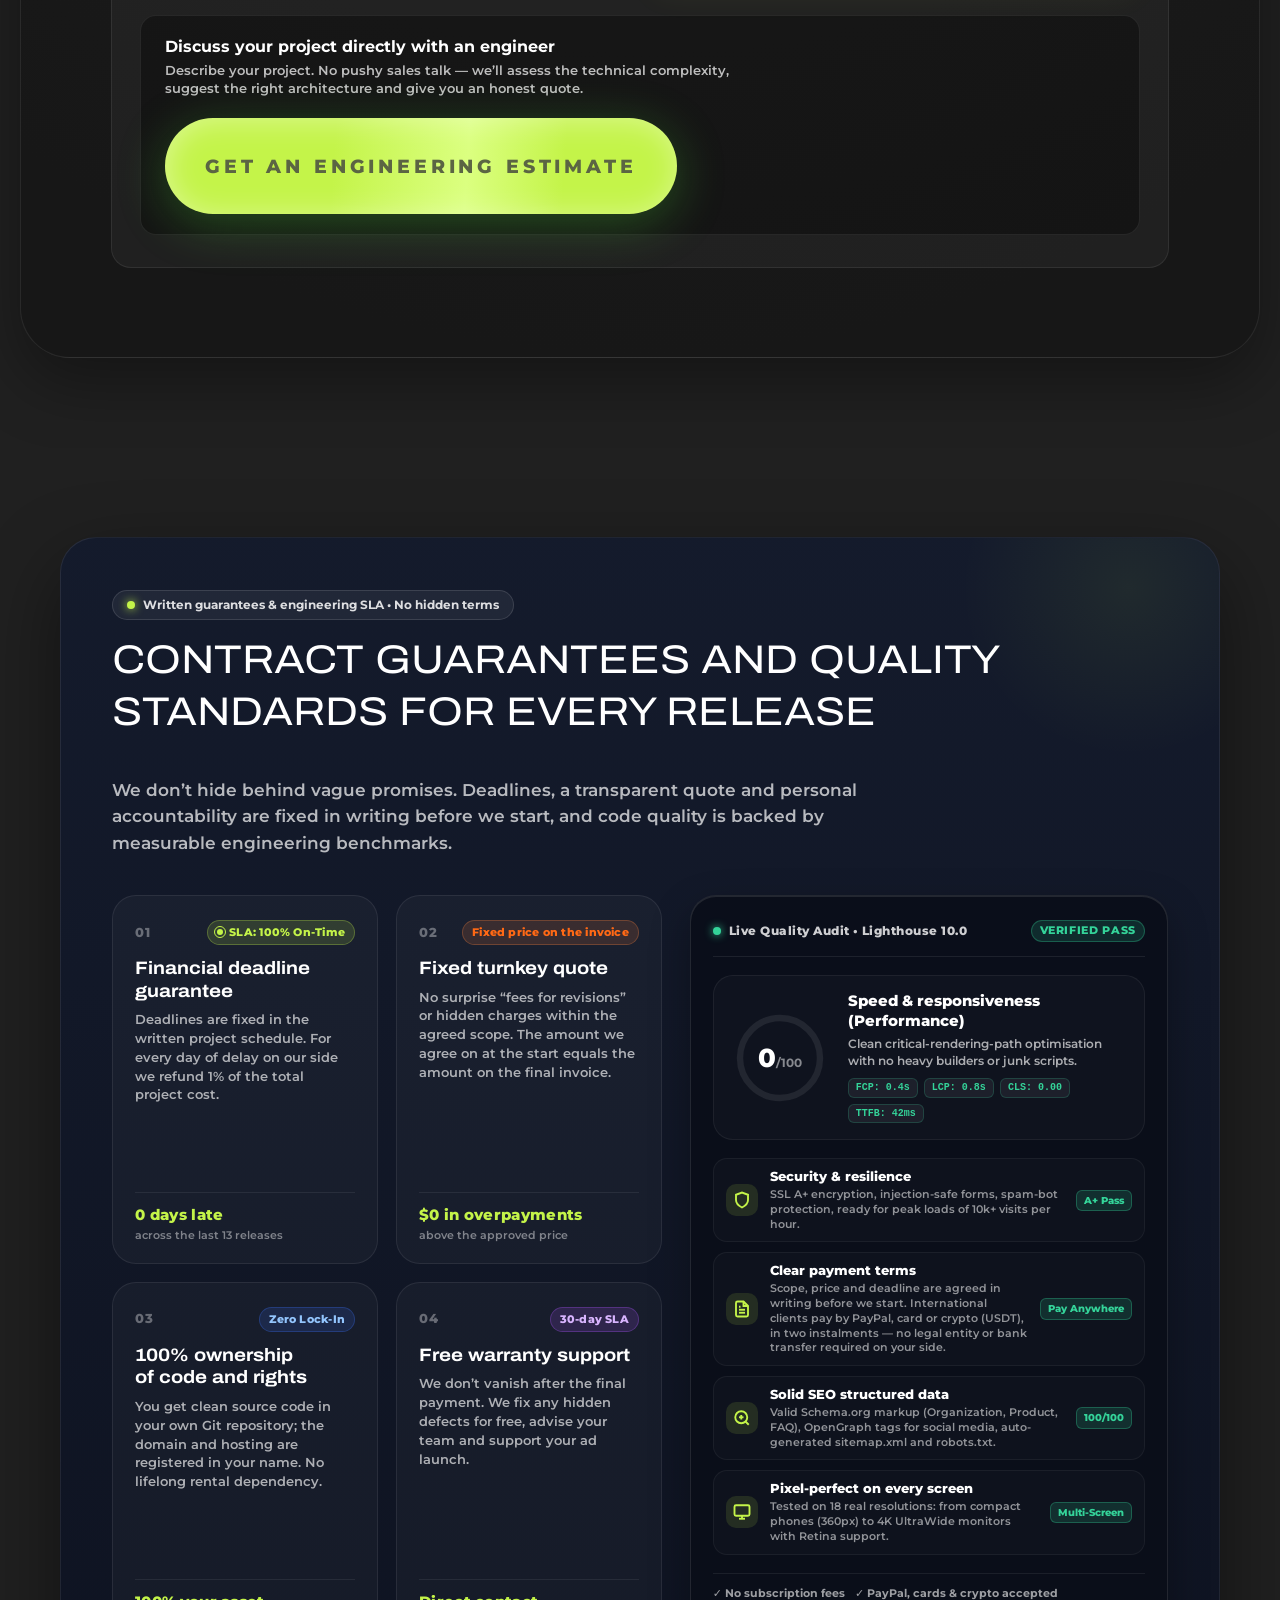
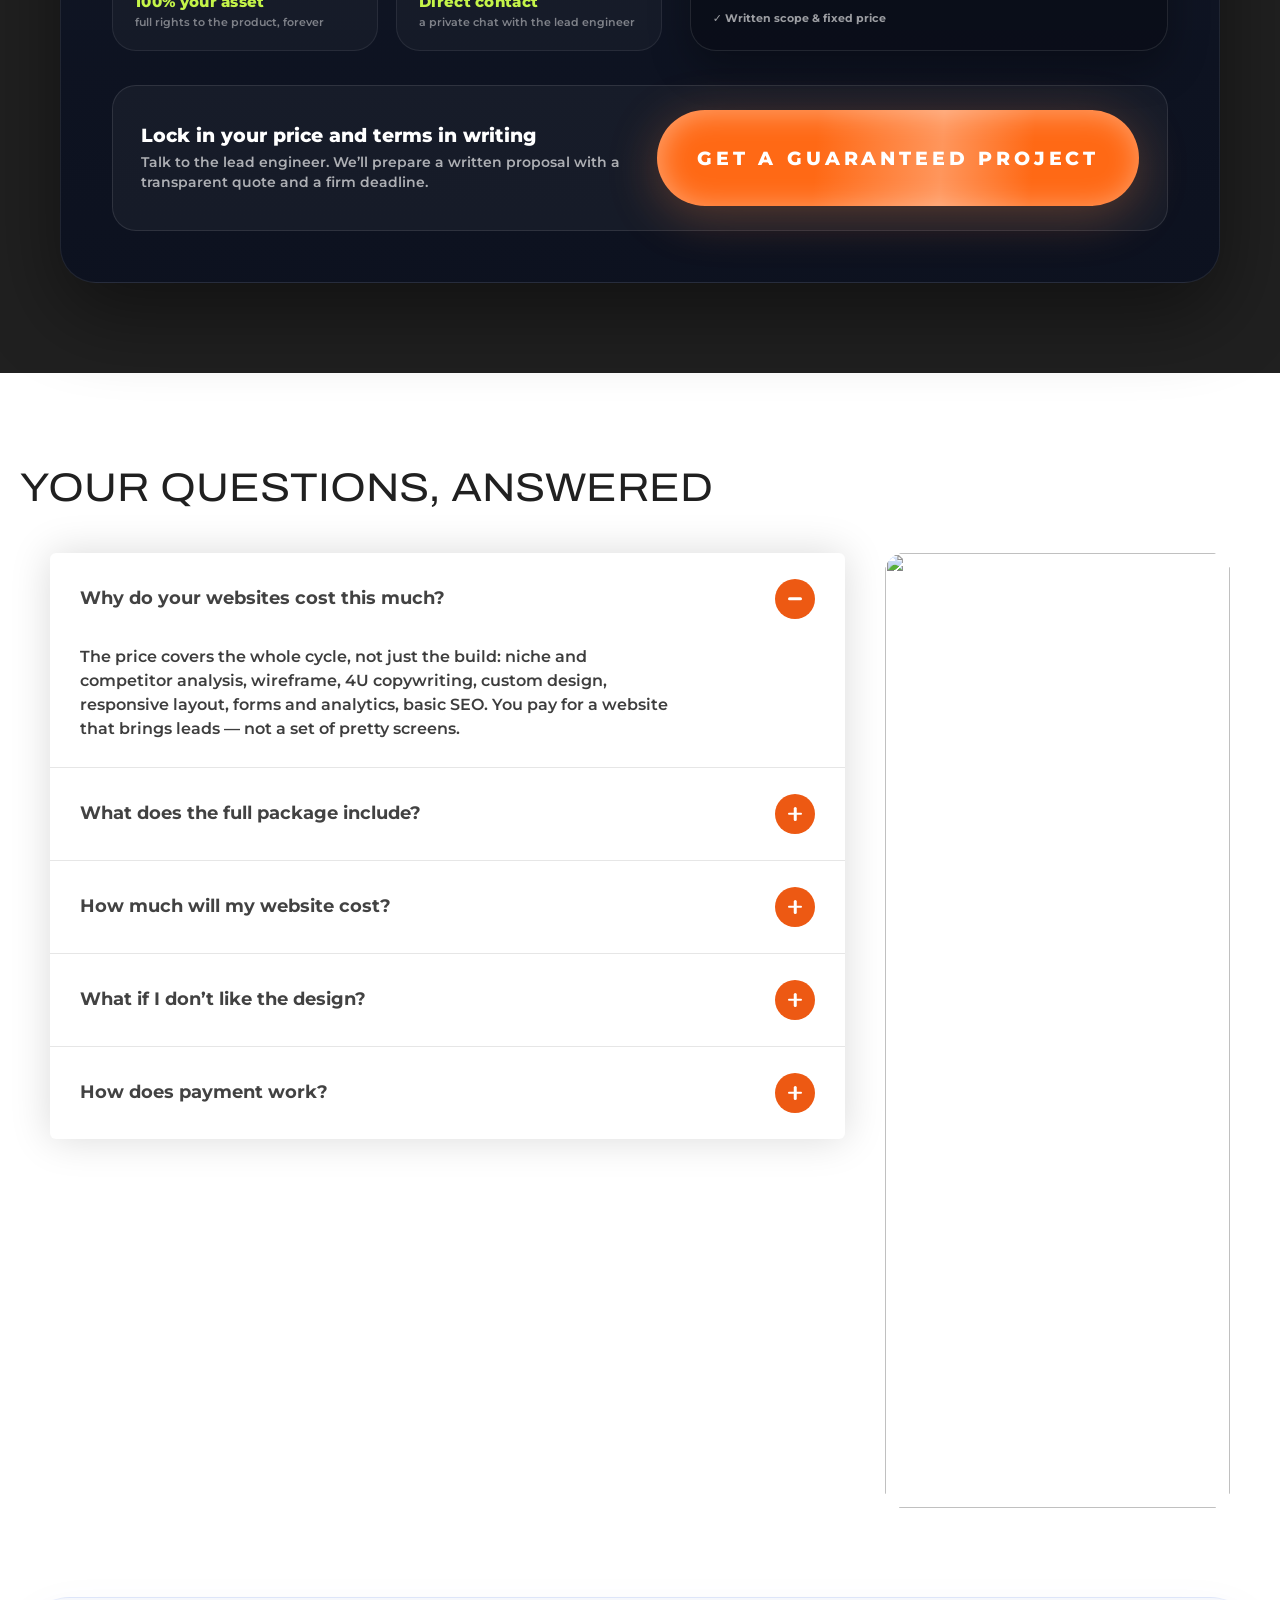
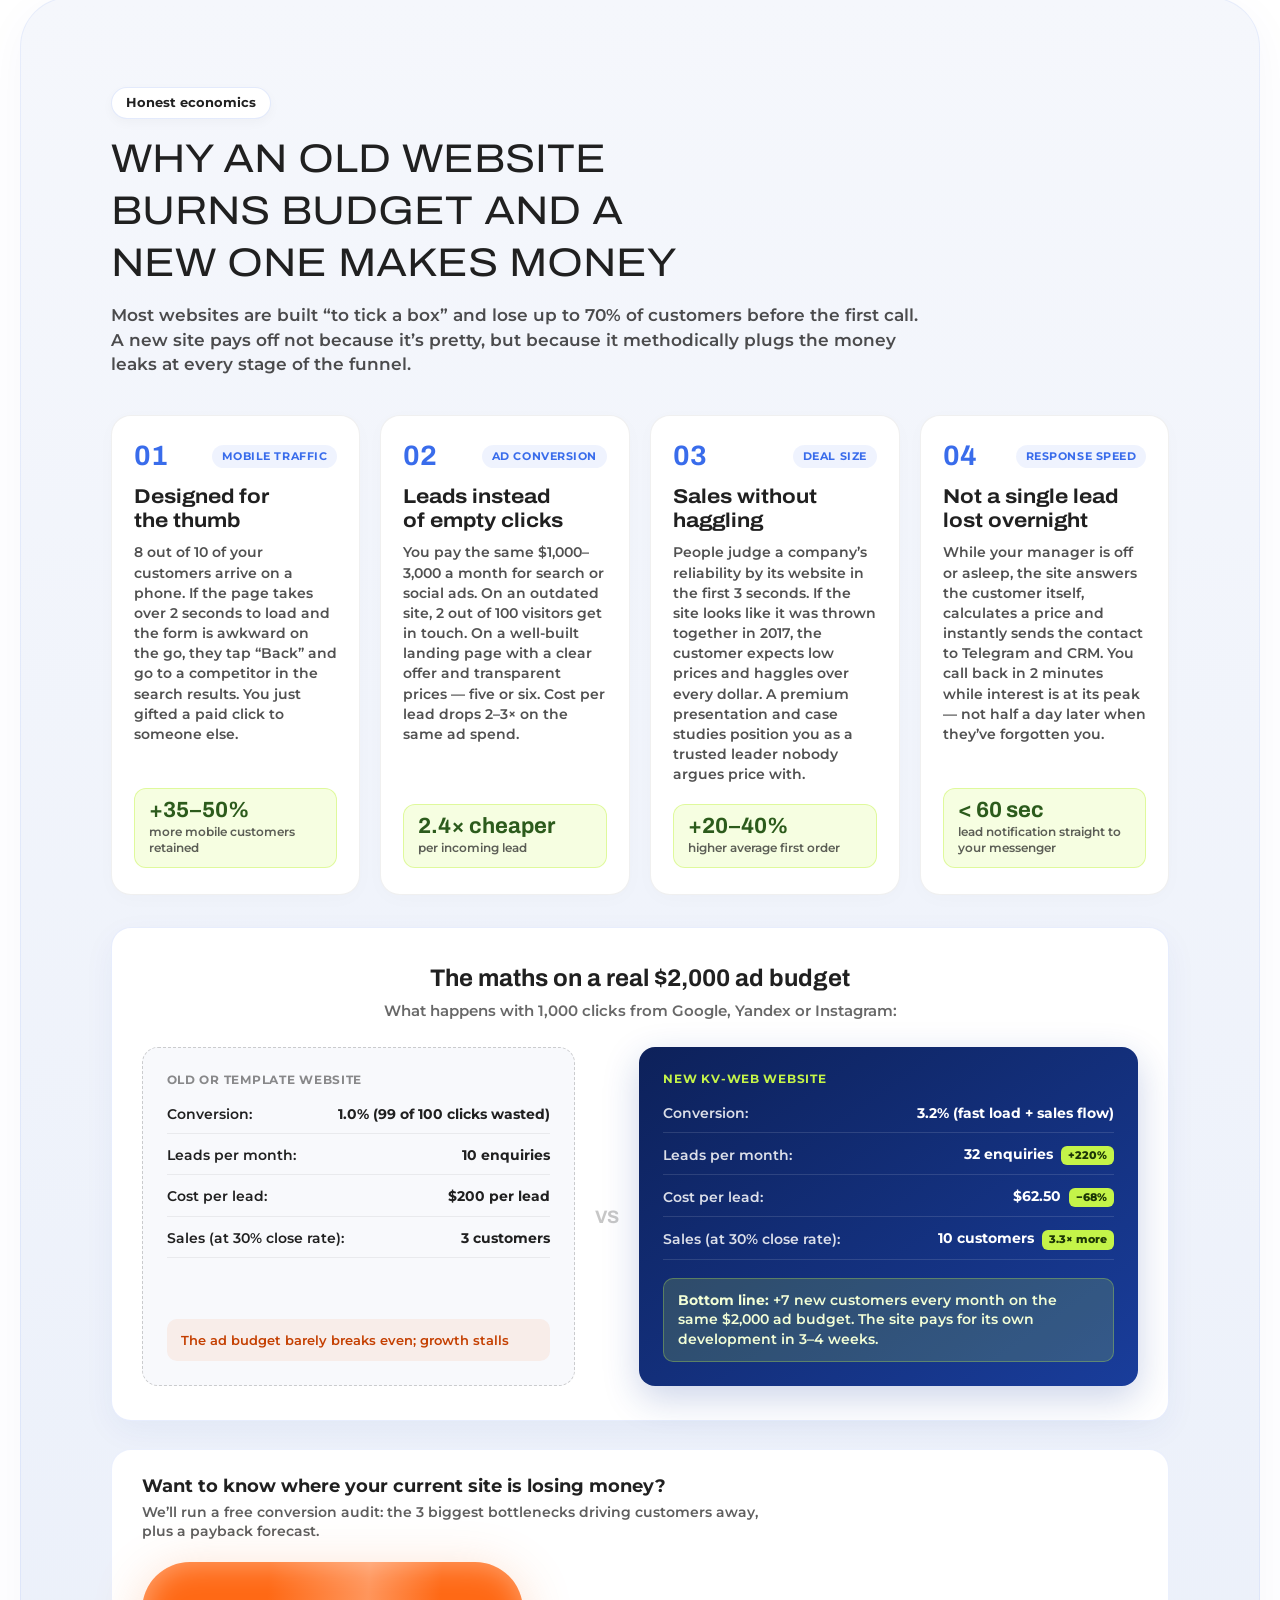
==== commit fb125575: "fix(ui): многострочное поле в формах — во всю ширину, радиус 24px вместо пилюли; «курсор»-плашка у з" ====
--- a/index.html
+++ b/index.html
@@ -23,7 +23,7 @@
 <link rel="preload" href="fonts/montserrat-latin.woff2" as="font" type="font/woff2" crossorigin>
 <link rel="stylesheet" href="fonts/fonts.css?v=20260914d">
 <script>document.documentElement.classList.add('js')</script>
-<link rel="stylesheet" href="style.css?v=20260914d">
+<link rel="stylesheet" href="style.css?v=20260914e">
 <script src="vendor/three.min.js" defer></script>
 <script type="application/ld+json">
 {
--- a/style.css
+++ b/style.css
@@ -604,7 +604,7 @@
 .quiz__input::placeholder{color:rgba(255,255,255,.55)}
 .quiz__input:focus{background:rgba(255,255,255,.12);border-color:var(--lime);outline:none;box-shadow:0 0 16px rgba(196,244,73,.25)}
 .quiz__input.is-bad{border-color:#FF6A6A;box-shadow:0 0 16px rgba(255,106,106,.25)}
-.quiz__input--area{height:auto;min-height:96px;padding:14px 22px;resize:vertical;line-height:1.4}
+.quiz__input--area{height:auto;min-height:96px;padding:14px 22px;resize:vertical;line-height:1.4;border-radius:14px;margin-top:12px}
 
 .hint{width:24px;height:24px;flex:0 0 auto;border-radius:50%;border:0;background:rgba(255,255,255,.2);color:#fff;font-size:12px;font-weight:700;cursor:pointer;position:relative;transition:background .2s}
 .hint:hover{background:var(--lime);color:var(--lime-ink)}
@@ -1007,7 +1007,7 @@
 .fld::placeholder{color:#fff;opacity:.95}
 .fld:focus{outline:2px solid var(--lime);outline-offset:2px;background:rgba(255,255,255,.28)}
 .fld.is-bad{border-color:#FFB4A2;outline:2px solid #FF8B6B}
-.fld--area{height:auto;min-height:96px;padding:16px 26px;resize:vertical;line-height:1.4;flex:1 0 100%}
+.fld--area{display:block;width:100%;height:auto;min-height:104px;padding:18px 26px;resize:vertical;line-height:1.45;flex:1 0 100%;border-radius:24px;margin-bottom:22px;font-weight:600}   /* многострочное поле: не пилюля, во всю ширину формы */
 .fld--light{background:#fff;border:1px solid rgba(0,0,0,.1);color:var(--ink);font-weight:600;font-size:16px}
 .fld--light::placeholder{color:rgba(61,61,61,.4)}
 .form__label{font-size:16px;font-weight:600;margin-bottom:12px}
@@ -1039,7 +1039,7 @@
 .audit__form,.offer__form{display:flex;flex-direction:column;align-items:flex-start}
 .audit__form>.form,.offer__form>.form{width:100%}
 
-.fcursor{position:relative;display:inline-block;align-self:flex-end;margin:16px 0 0;padding-left:14px}
+.fcursor{position:relative;display:inline-block;align-self:flex-start;margin:14px 0 0 min(58%,400px);padding-left:14px}   /* «курсор» рядом с концом заголовка, а не у правого края формы */
 .fcursor::before{                       /* сам «курсор» — стрелка перед подписью */
   content:"";position:absolute;left:0;top:-11px;width:11px;height:12px;
   border-radius:1px;transform:rotate(-27.7deg);
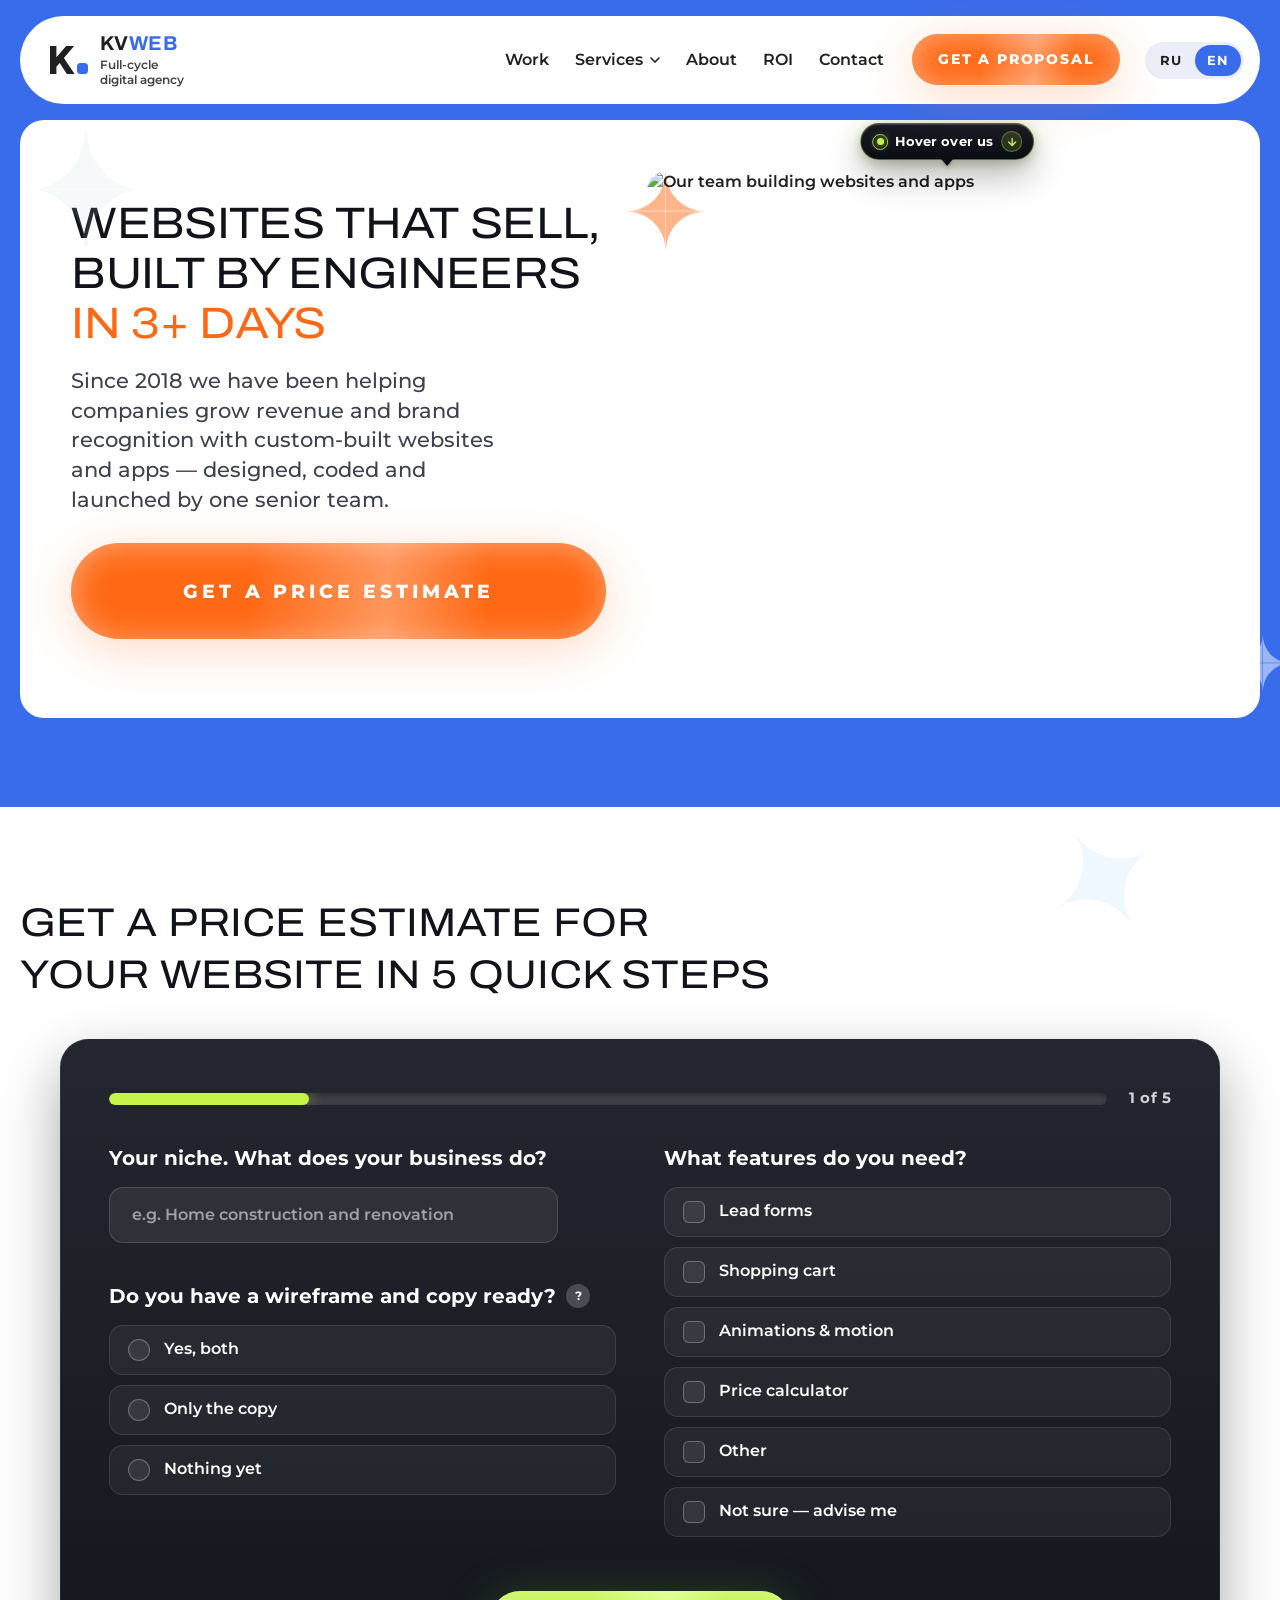
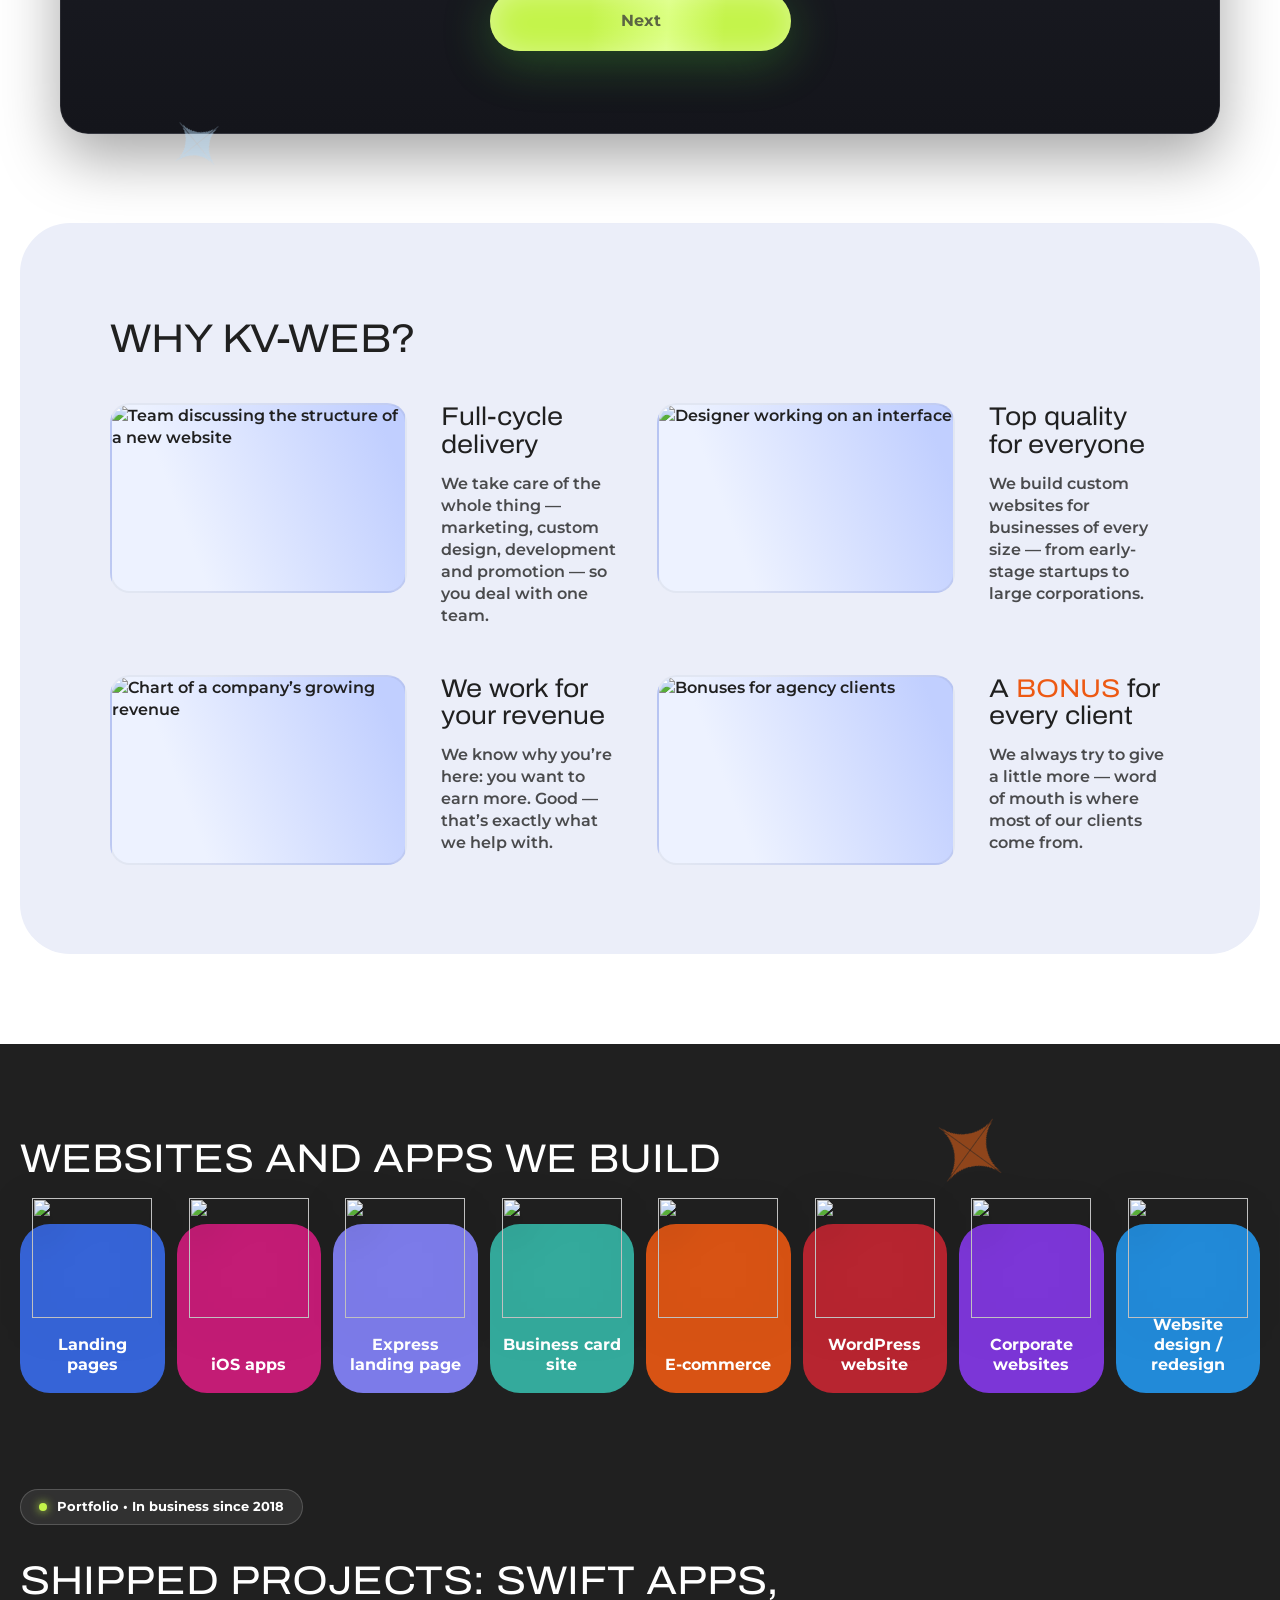
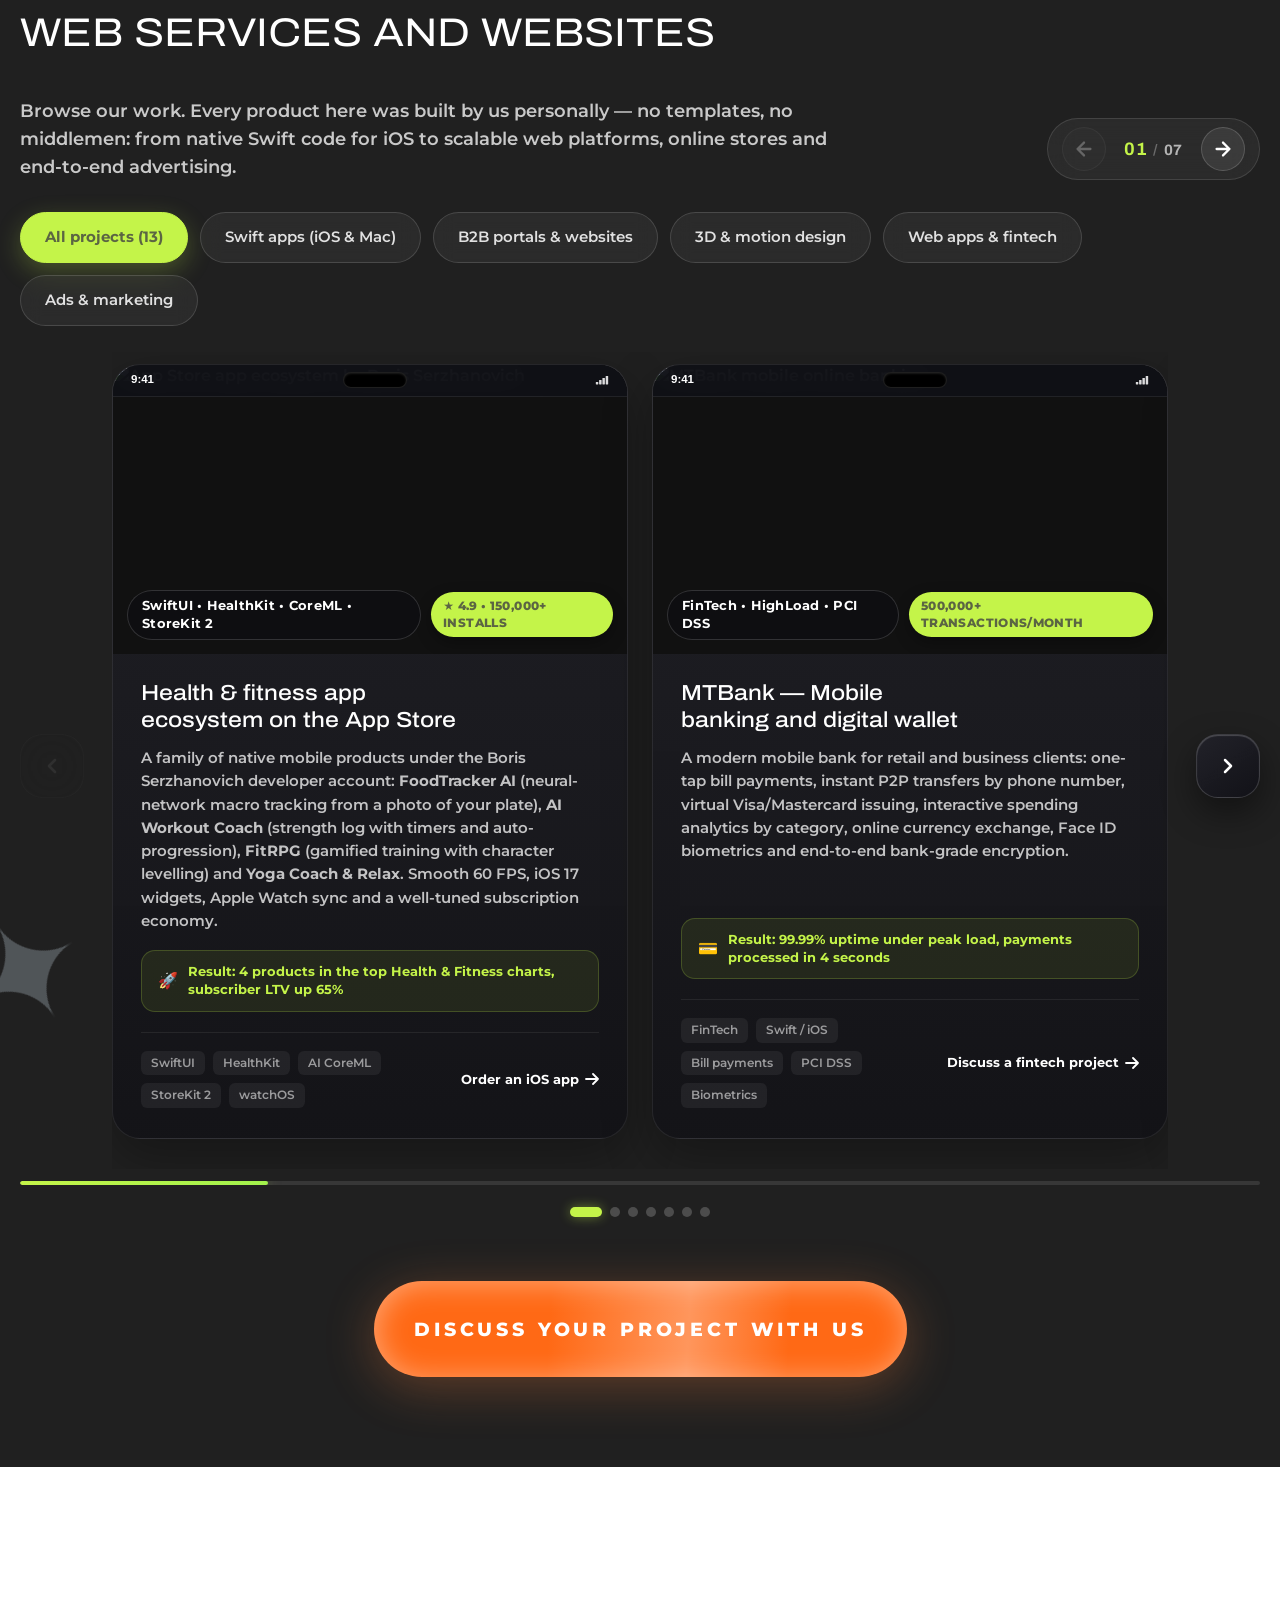
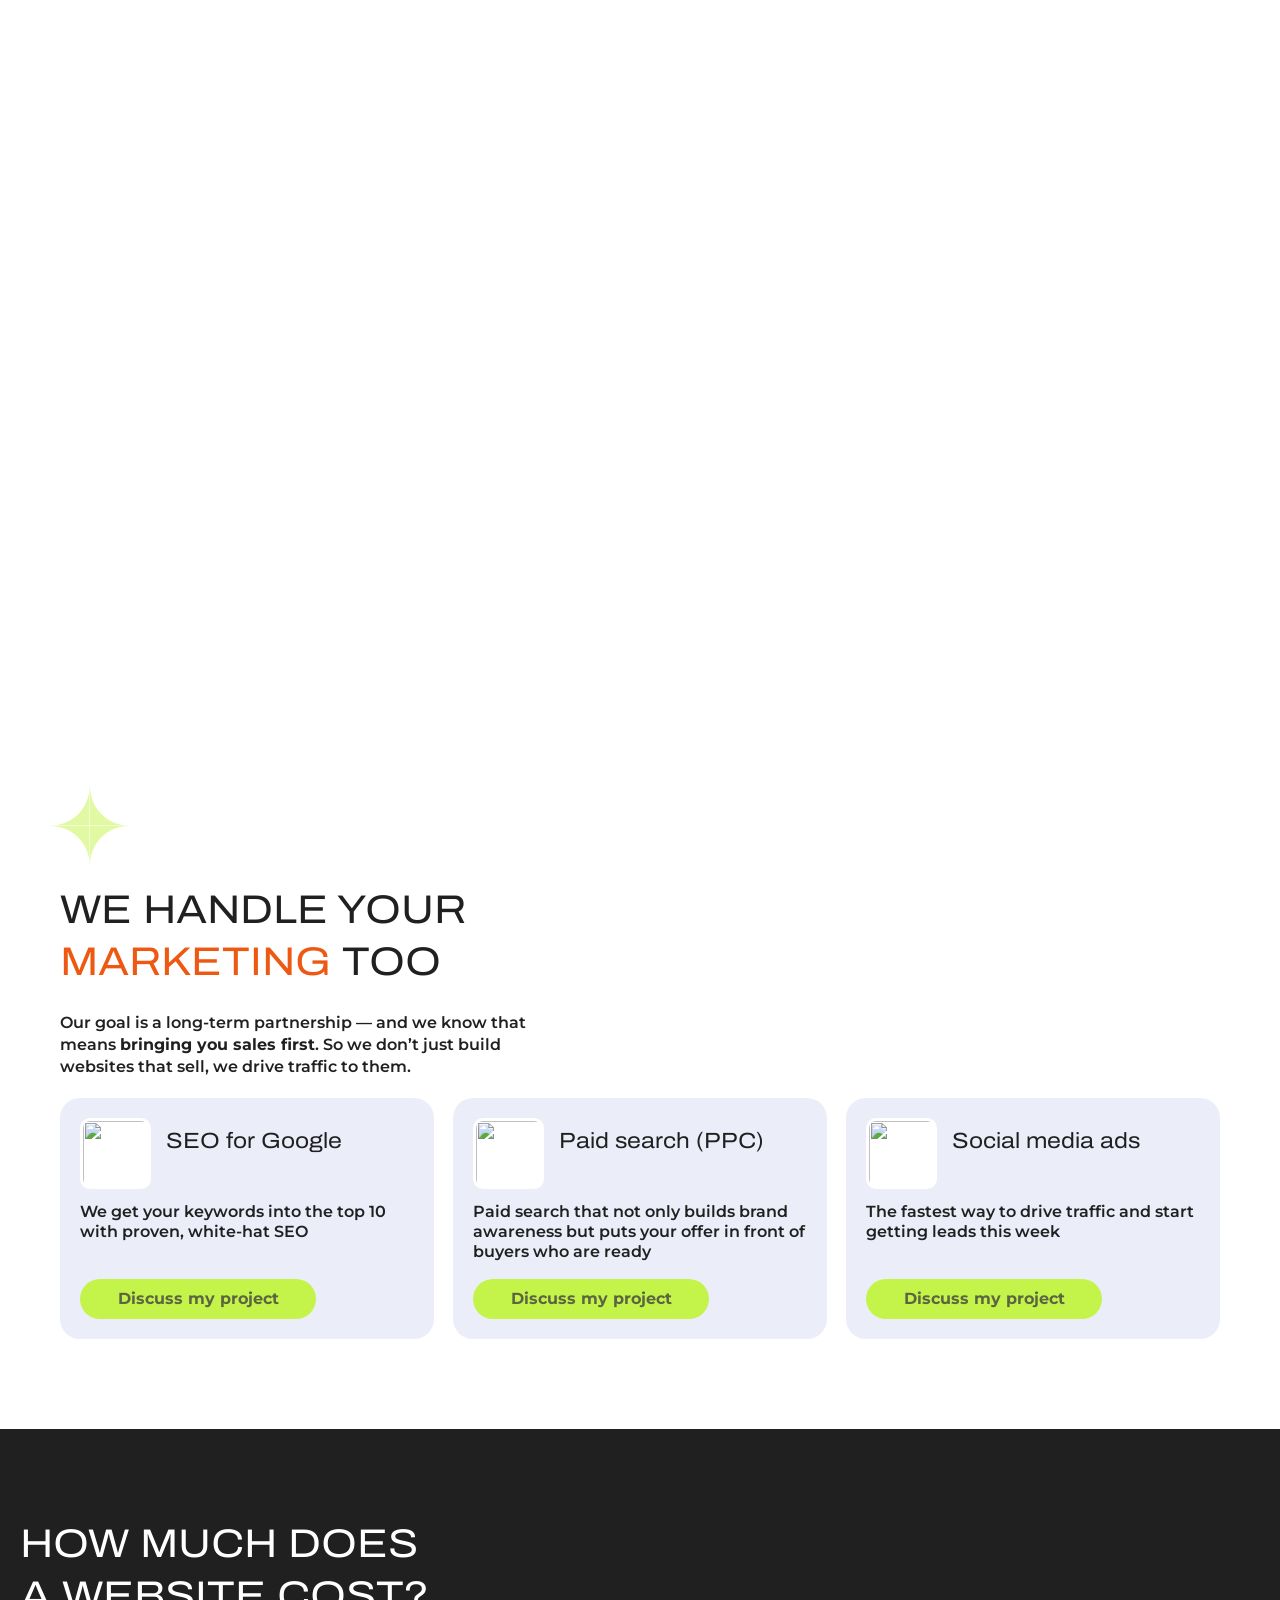
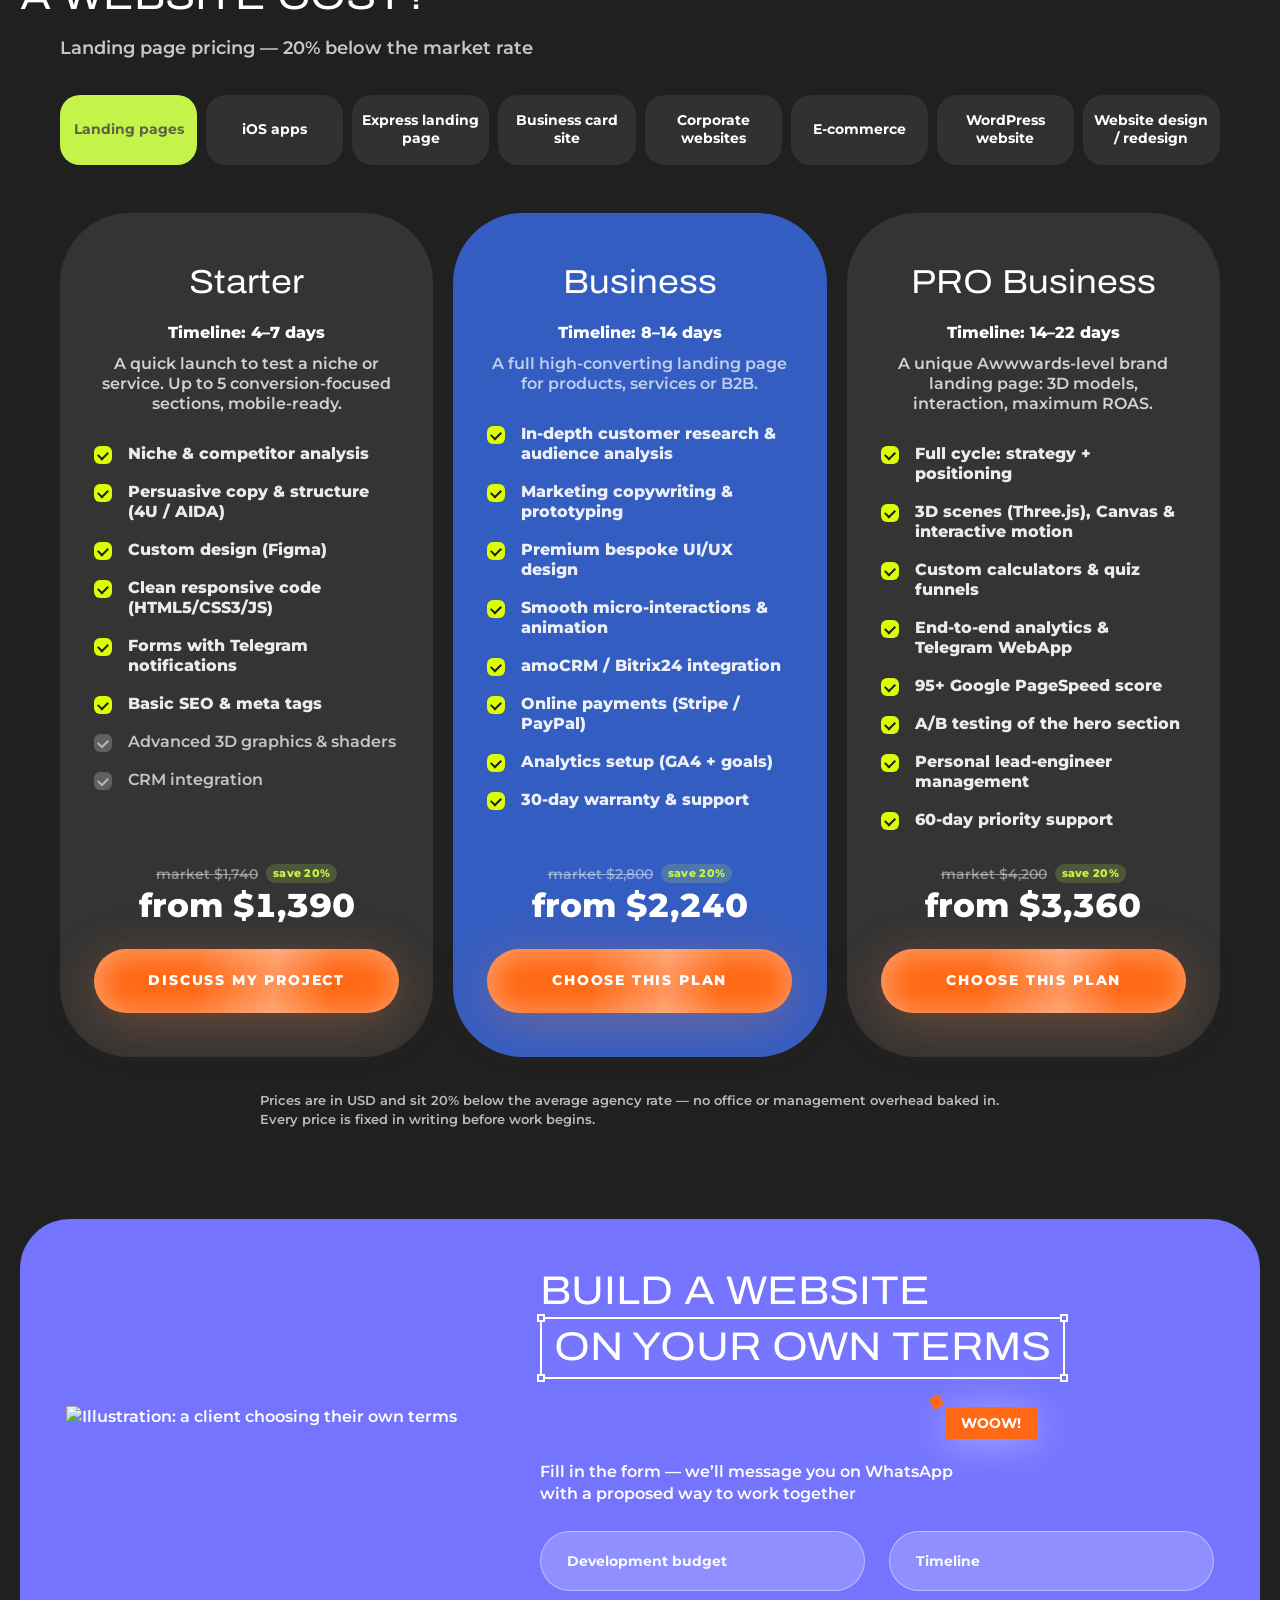
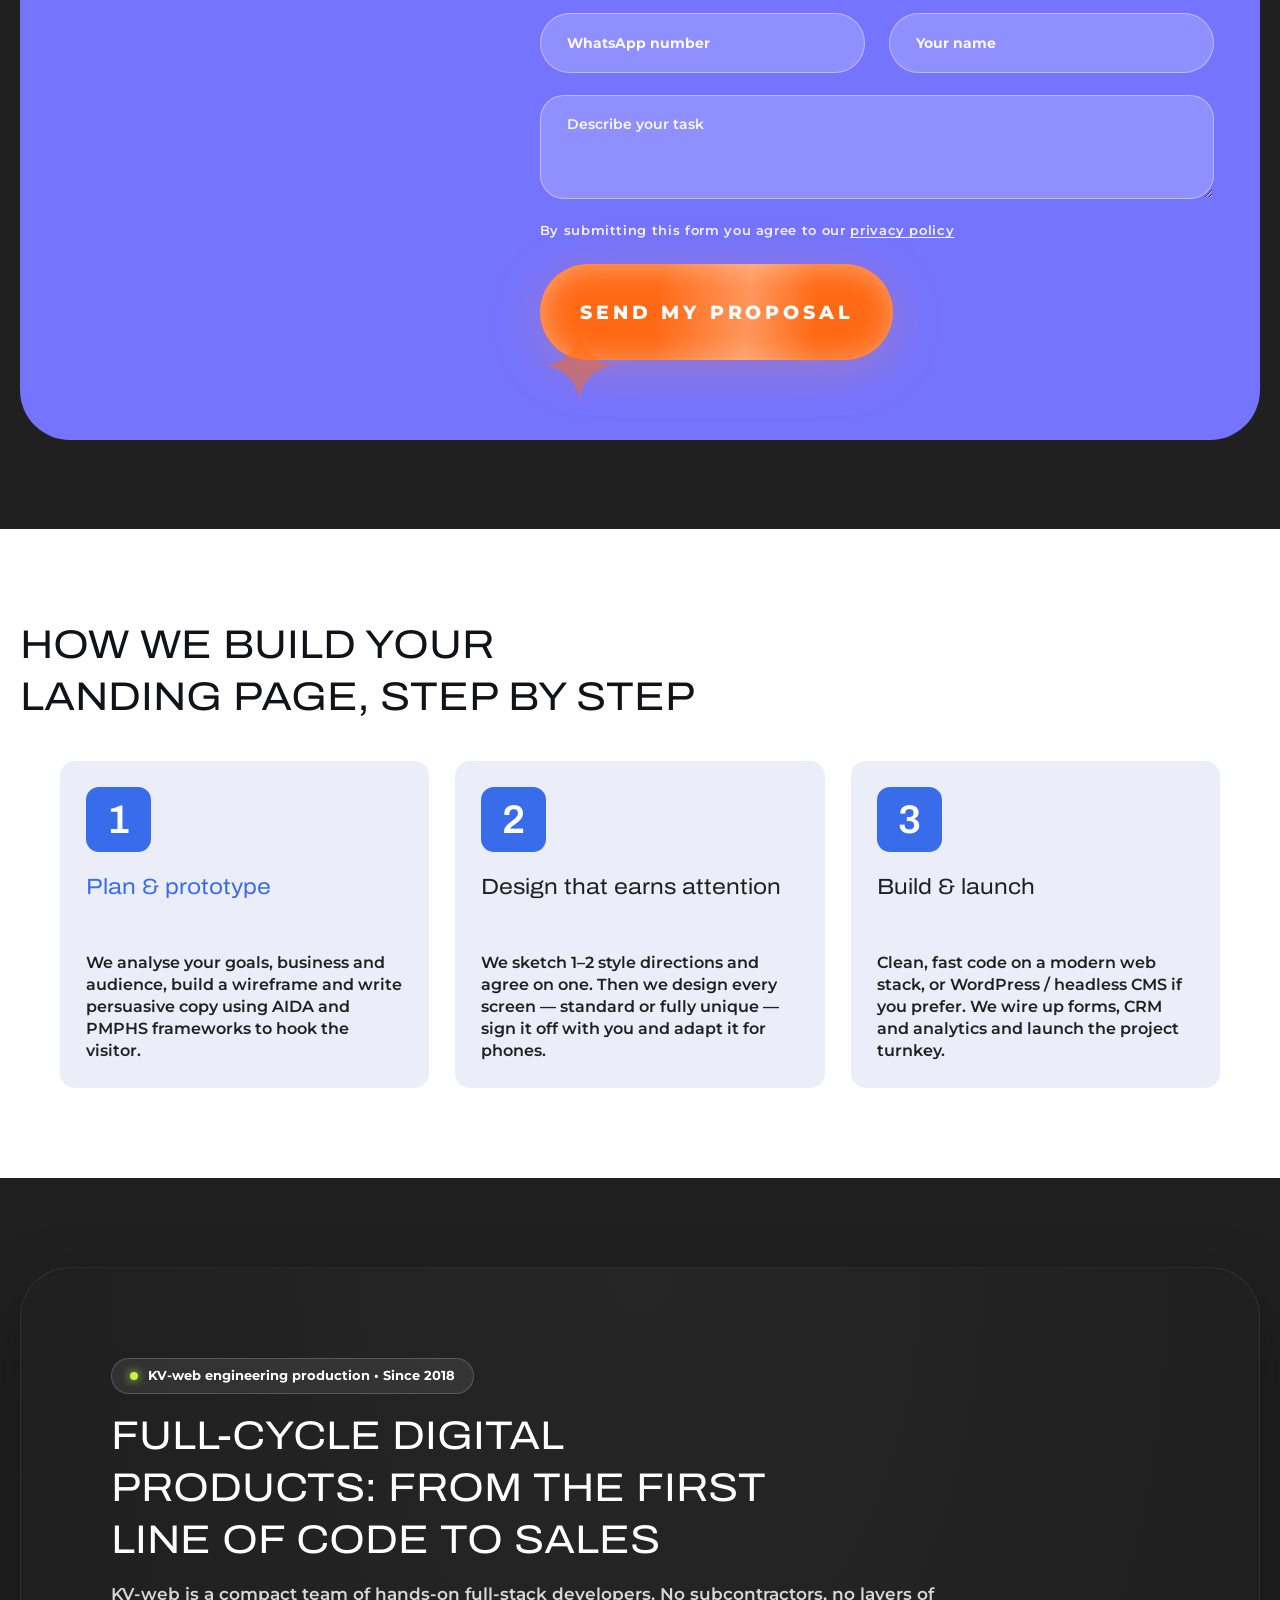
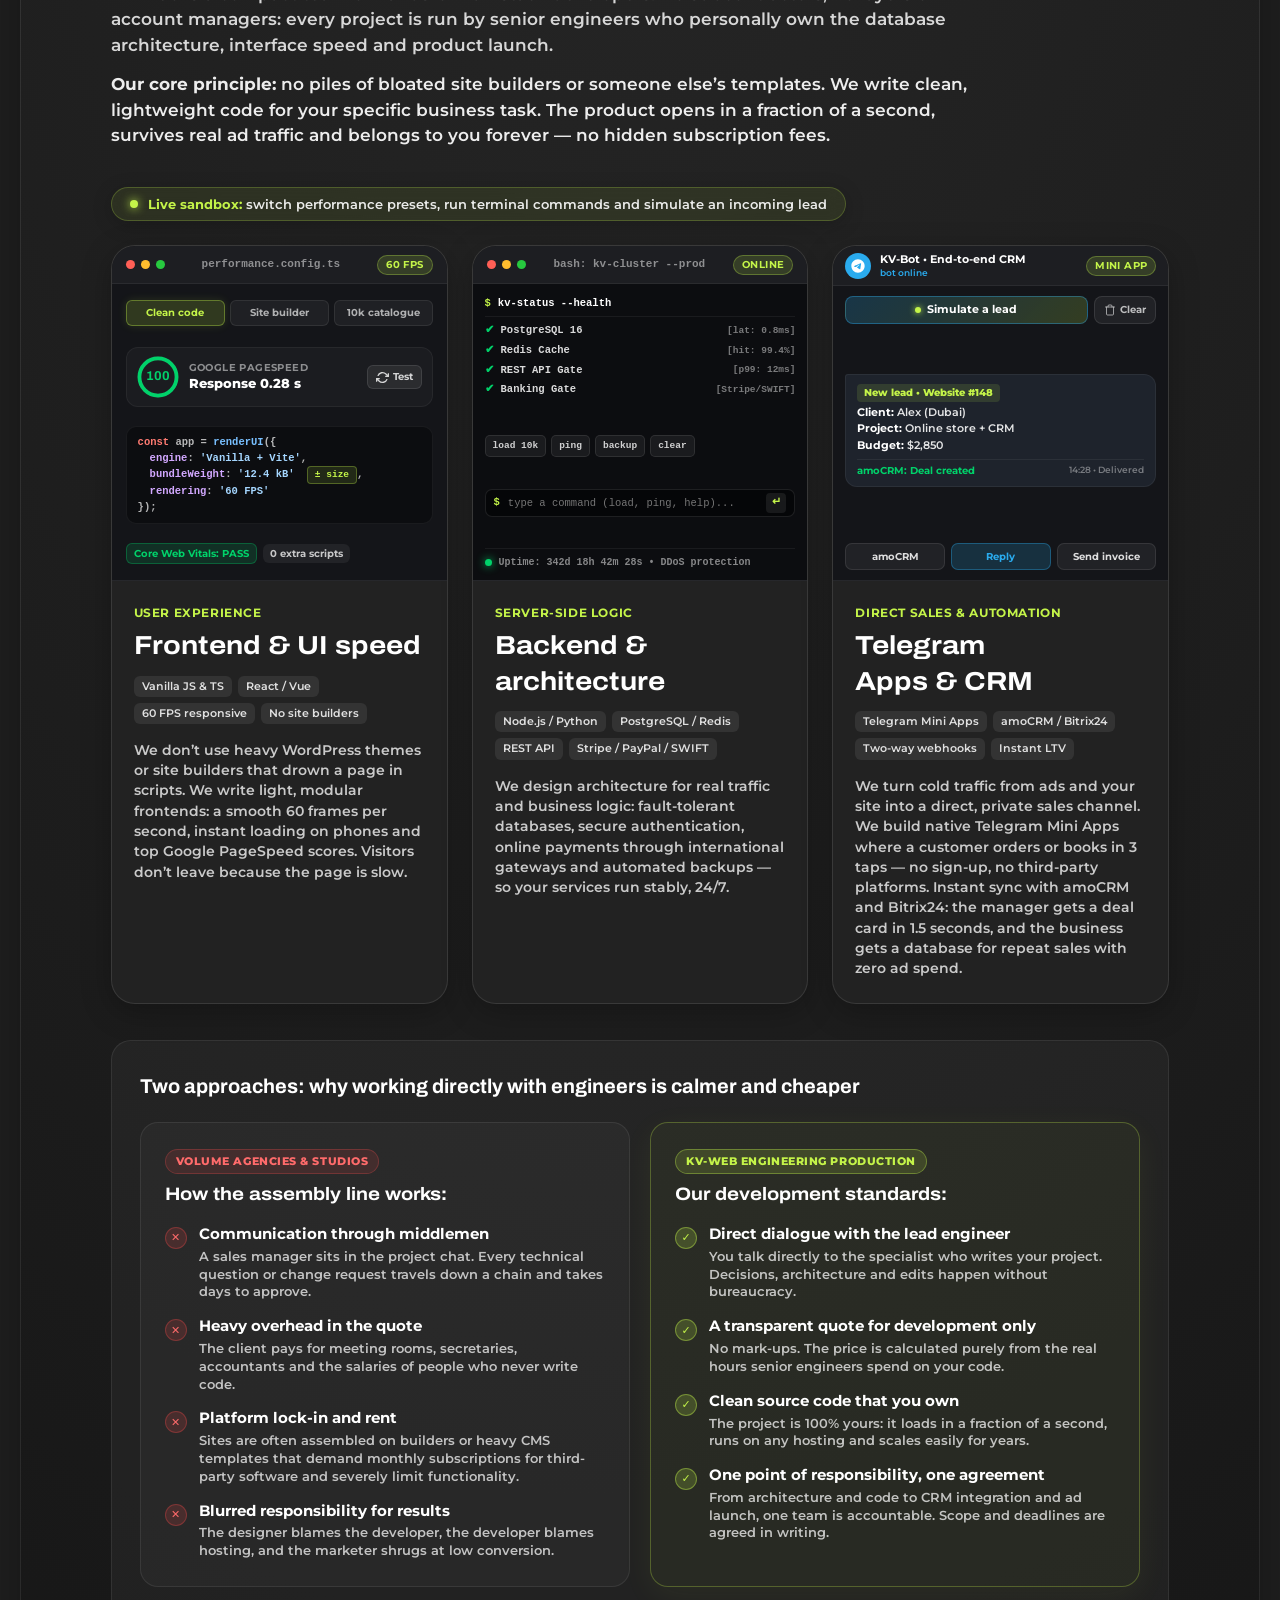
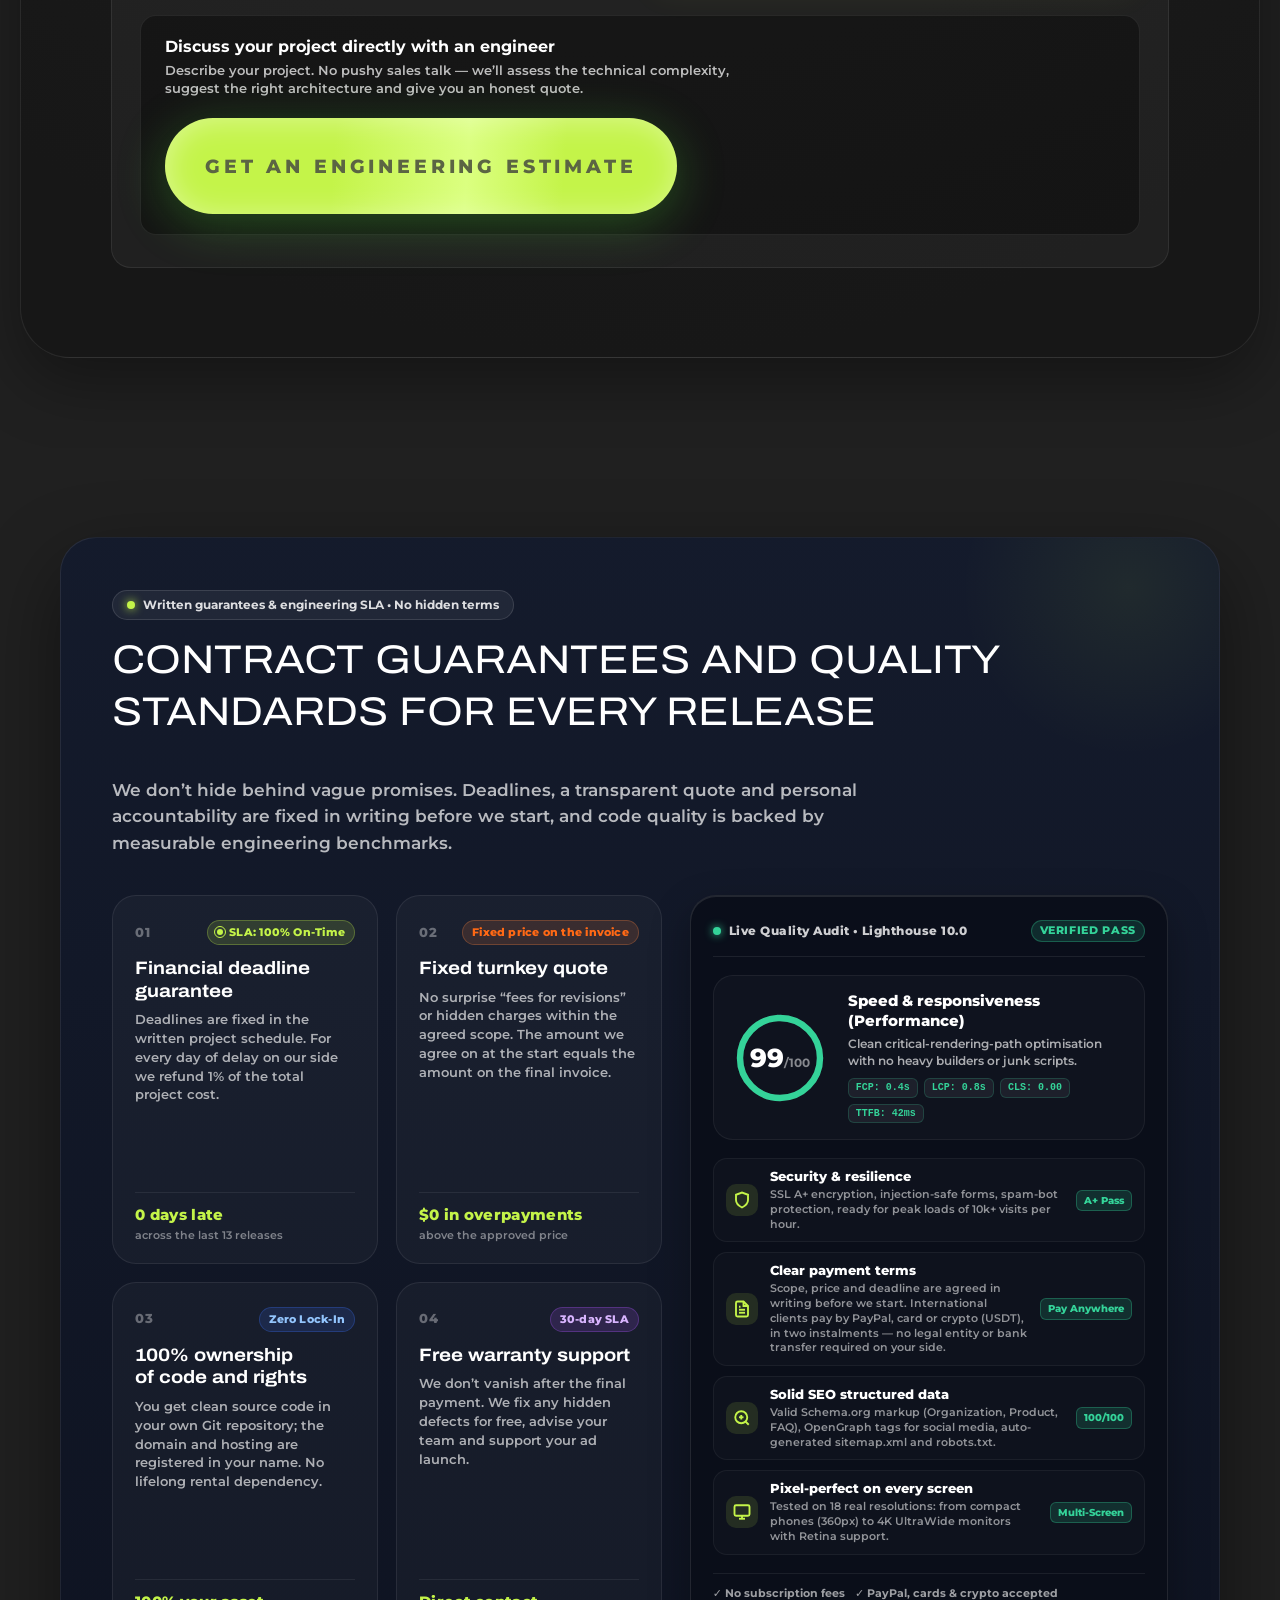
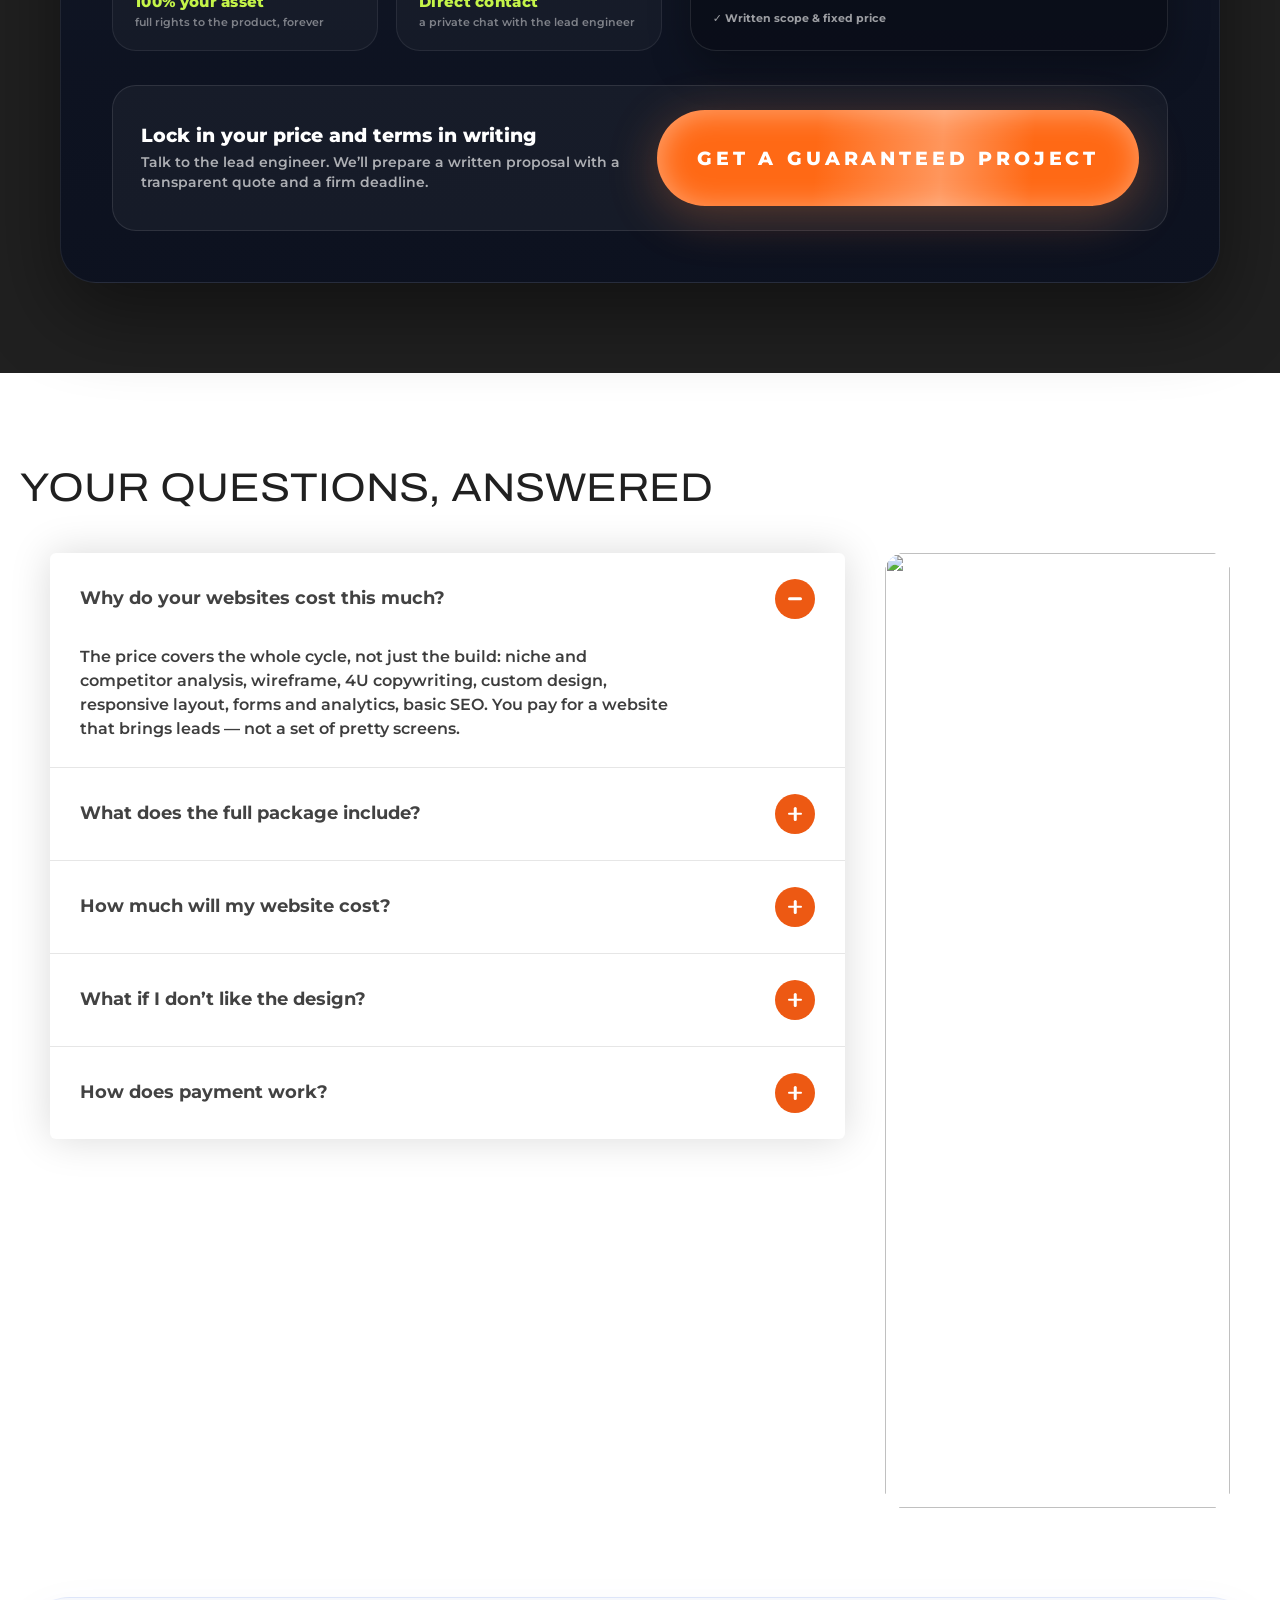
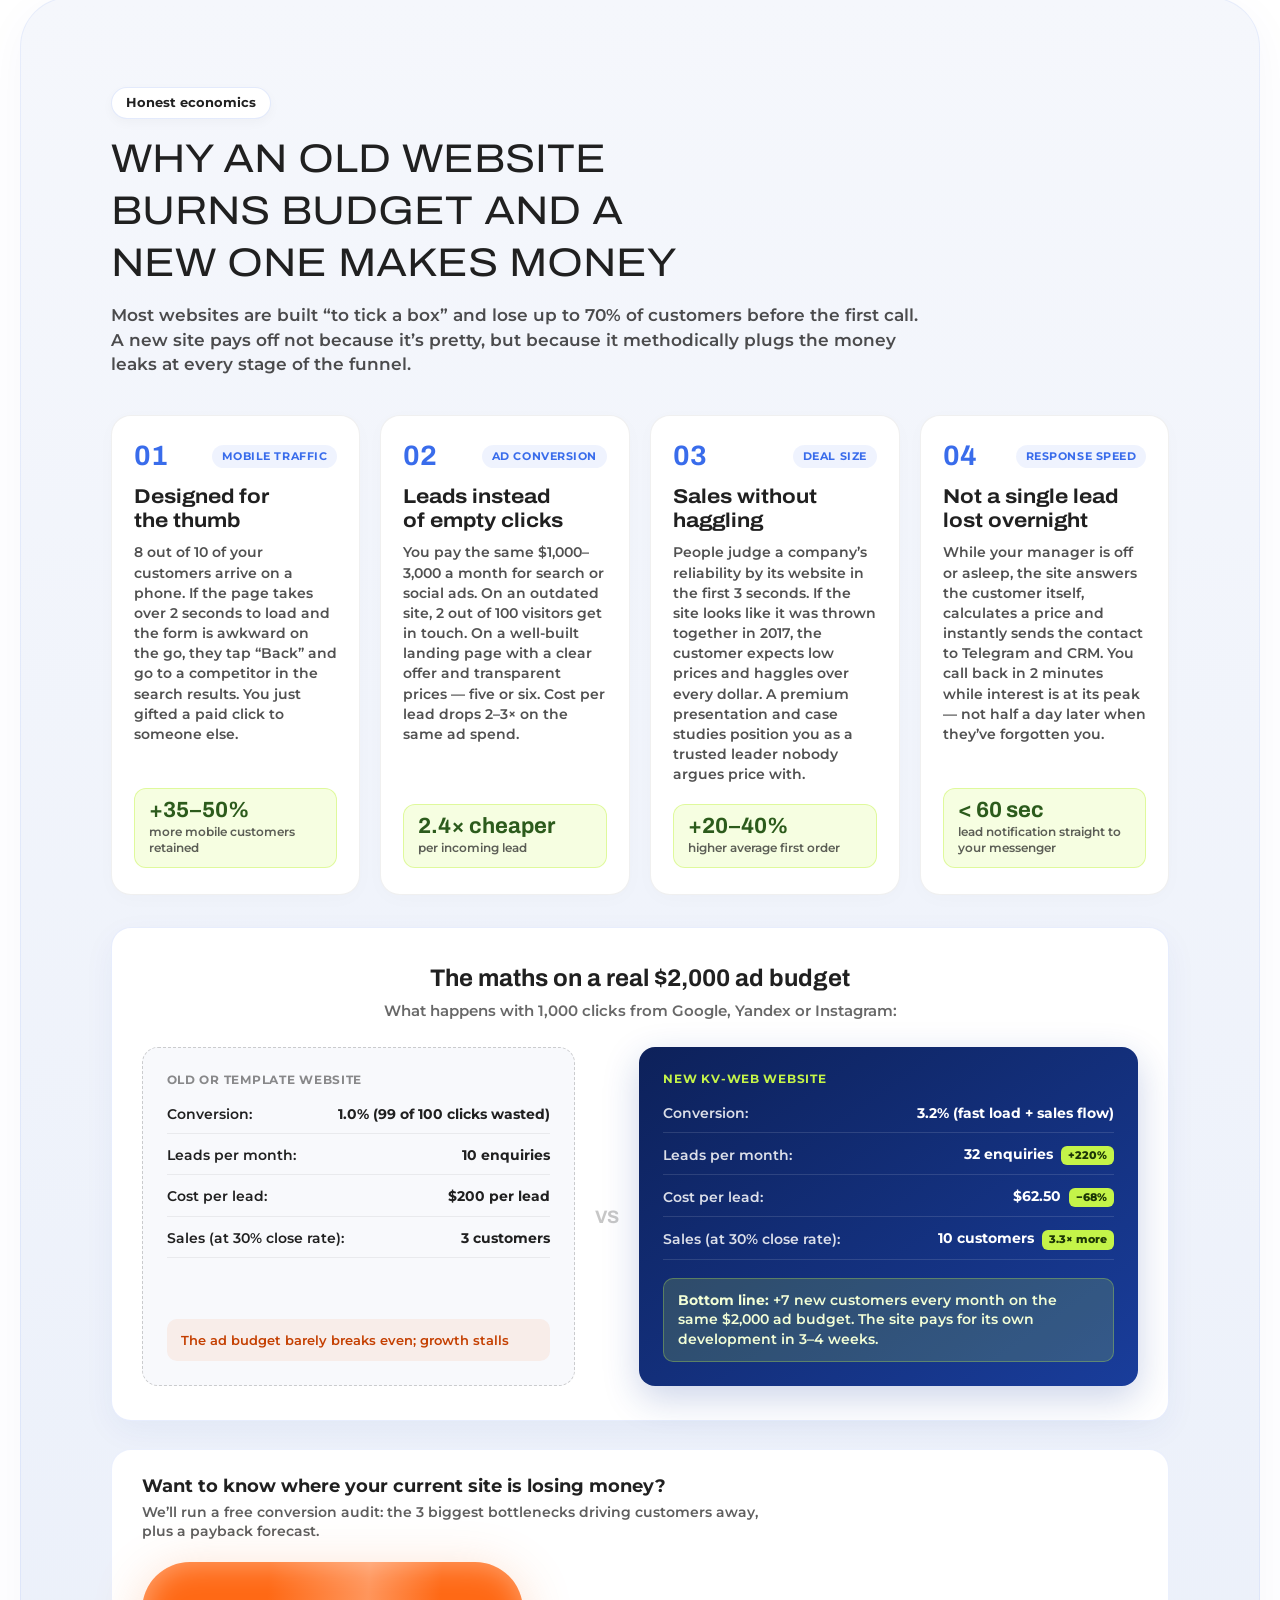
==== commit ad3c8ccc: "fix(ui): сообщение в нижней CTA-форме — отдельной строкой на всю ширину Co-Authored-By: Claude Fable" ====
--- a/index.html
+++ b/index.html
@@ -23,7 +23,7 @@
 <link rel="preload" href="fonts/montserrat-latin.woff2" as="font" type="font/woff2" crossorigin>
 <link rel="stylesheet" href="fonts/fonts.css?v=20260914d">
 <script>document.documentElement.classList.add('js')</script>
-<link rel="stylesheet" href="style.css?v=20260914e">
+<link rel="stylesheet" href="style.css?v=20260914f">
 <script src="vendor/three.min.js" defer></script>
 <script type="application/ld+json">
 {
--- a/style.css
+++ b/style.css
@@ -2374,6 +2374,7 @@
 .cta__txt{font-family:'Montserrat',var(--body);font-weight:500;font-size:clamp(20px,2.2vw,26px);line-height:1.23;letter-spacing:.03em;color:#3D3D3D}
 .cta__form{display:flex;flex-wrap:wrap;gap:16px;align-items:center}
 .cta__form .fld{flex:1 1 200px}
+.cta__form .fld--area{flex:1 0 100%;margin-bottom:0;min-height:96px}   /* сообщение — отдельной строкой на всю ширину */
 .cta__form .btn{margin-top:0;min-height:60px;flex:0 0 auto}
 .cta__form .consent{flex:1 0 100%;margin-top:0}
 .cta__form .formmsg{flex:1 0 100%;color:var(--orange-dk)}
